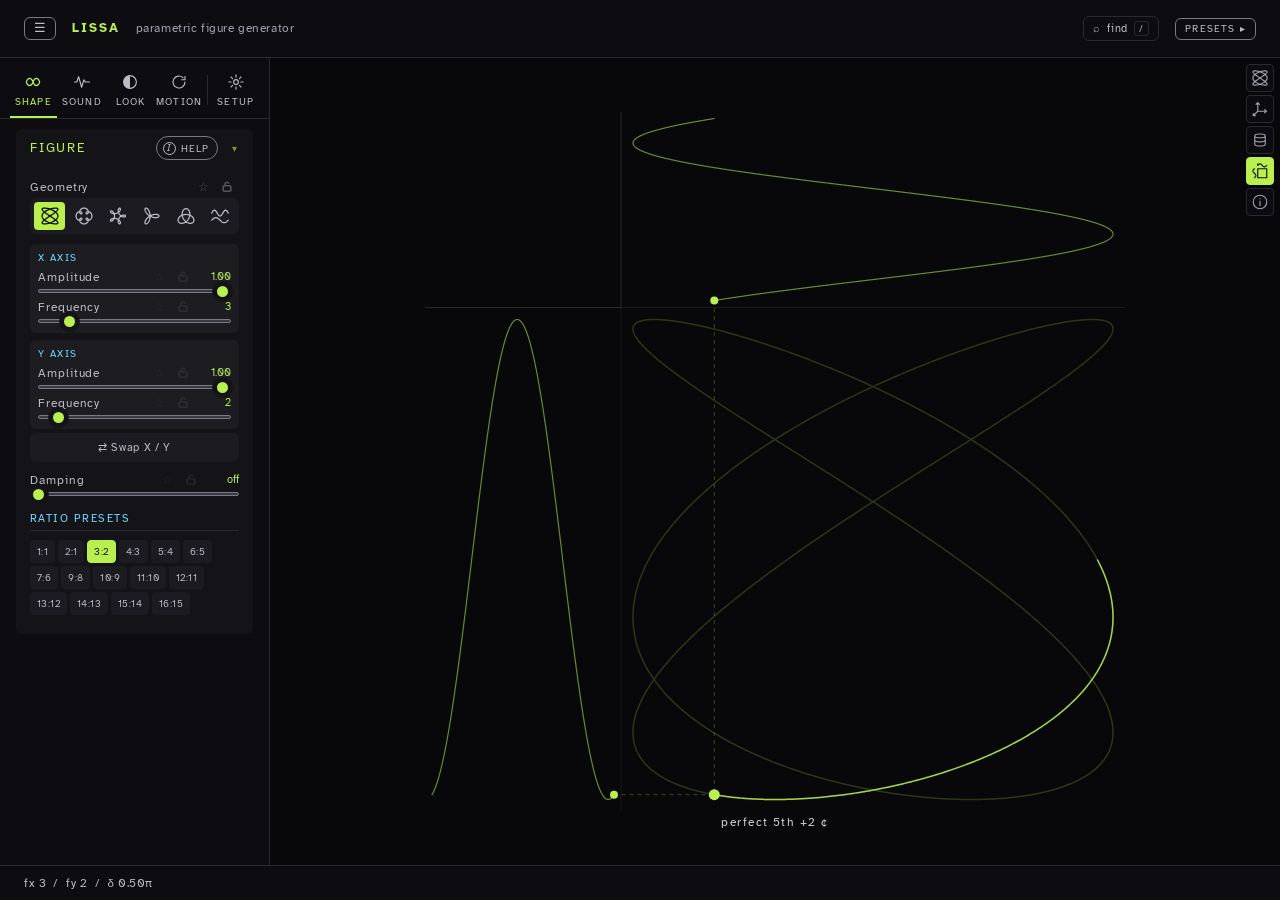
==== index.html @ 30ff5b82 "Smoother audio engine; sharper, draggable interference field Audio - Each voice is now two phase-loc" ====
<!DOCTYPE html>
<html lang="en">
<head>
<meta charset="UTF-8">
<meta name="viewport" content="width=device-width, initial-scale=1.0, viewport-fit=cover">
<title>lissa</title>
<style>
  @import url('https://fonts.googleapis.com/css2?family=Atkinson+Hyperlegible:wght@400;700&family=IBM+Plex+Mono:wght@300;400;500&family=IBM+Plex+Sans:wght@300;400&display=swap');

  *, *::before, *::after { box-sizing: border-box; margin: 0; padding: 0; }

  html { -webkit-text-size-adjust: 100%; }

  :root {
    --bg: #0c0c0e;
    --panel: #111115;
    --border: #222228;
    --accent: #c8f060;
    --accent-hi: #dbff7d;      /* hover brightening for an already-active switch */
    --accent2: #60b0f0;
    --text: #d4d4d8;
    --label: #a1a1aa;
    --radius: 4px;

    /* Contrast-checked against the four surfaces this UI actually uses —
       #0c0c0e (inset), #111115 (sidebar), #15151b (card), #1b1b21 (mod group).
       --muted was #52525b, which read at 2.2:1 and failed WCAG 1.4.3 badly; the
       replacement clears 5:1 everywhere. --control-border is the boundary colour
       for anything you can operate, at ≥3:1 for WCAG 1.4.11. */
    --muted: #8b8b98;          /* ≥5.10:1 on every surface  */
    --control-border: #6a6a7b; /* ≥3.23:1 on every surface  */
    --track: #3f3f4c;
    --focus: #ffffff;
    --danger: #ff8a8a;         /* ≥6.4:1; the old #f06060 was borderline */
    --warn: #f0b060;
  }

  body {
    background: var(--bg);
    color: var(--text);
    font-family: 'IBM Plex Mono', monospace;
    font-size: 12px;
    height: 100vh;
    height: 100dvh;      /* mobile browsers: exclude the collapsing toolbars */
    overflow: hidden;
    overscroll-behavior: none;
    touch-action: manipulation;   /* no double-tap zoom lag on the controls */
    display: flex;
    flex-direction: column;
  }

  header {
    flex-shrink: 0;
    padding: 16px 24px;
    border-bottom: 1px solid var(--border);
    display: flex;
    align-items: baseline;
    gap: 16px;
  }

  header h1 {
    font-family: 'IBM Plex Mono', monospace;
    font-weight: 500;
    font-size: 13px;
    letter-spacing: 0.15em;
    text-transform: uppercase;
    color: var(--accent);
  }

  /* The subtitle only — `header span` would also catch the icon inside a button. */
  header > span {
    color: var(--muted);
    font-size: 11px;
    letter-spacing: 0.05em;
  }

  .layout {
    display: flex;
    flex: 1;
    overflow: hidden;
    min-height: 0;
  }

  .sidebar {
    width: 280px;
    min-width: 280px;
    border-right: 1px solid var(--border);
    padding: 20px 16px;
    display: flex;
    flex-direction: column;
    gap: 16px;
    overflow-y: auto;
    overflow-x: hidden;   /* never side-scroll — content is sized to fit */
    /* Fixed panel colour — deliberately independent of the page background so the
       controls remain readable whatever background colour is chosen. */
    background: var(--panel);
  }
  /* Belt-and-braces: keep every control within the sidebar width. */
  .sidebar input, .sidebar select, .sidebar button, .sidebar canvas { max-width: 100%; }

  .section-label {
    font-size: 13px;
    font-weight: 500;
    letter-spacing: 0.14em;
    text-transform: uppercase;
    color: var(--accent);
    margin-bottom: 12px;
    padding-bottom: 7px;
    border-bottom: 1px solid var(--border);
    cursor: pointer;
    user-select: none;
    display: flex;
    align-items: center;
    justify-content: space-between;
    transition: color 0.15s;
  }
  .section-label:hover { color: #d4f472; }
  .section-label::after {
    content: '▾';
    font-size: 10px;
    opacity: 0.6;
    transition: transform 0.15s;
  }
  /* sub-section headers inside a combined section */
  .subsection-label {
    font-size: 11px;
    font-weight: 500;
    letter-spacing: 0.16em;
    text-transform: uppercase;
    color: var(--accent2);
    margin: 16px 0 9px;
    padding-bottom: 5px;
    border-bottom: 1px solid var(--border);
  }
  .section.collapsed .section-label { margin-bottom: 0; }
  .section.collapsed .section-label::after { transform: rotate(-90deg); }
  .section.collapsed > *:not(.section-label) { display: none !important; }

  /* Each section is a raised card so groups of controls are easy to spot/scan. */
  .section {
    background: #15151b;
    border: 1px solid #2a2a32;
    border-radius: 7px;
    padding: 12px 13px 14px;
    box-shadow: 0 1px 2px rgba(0,0,0,0.35);
  }
  .section.collapsed { padding-bottom: 12px; }
  .section.collapsed:hover { border-color: #3a3a44; }
  /* The section title bar reads as a header strip across the card. */
  .section > .section-label {
    margin: -12px -13px 12px;
    padding: 10px 13px;
    border-bottom: 1px solid #2a2a32;
    background: rgba(200,240,96,0.04);
    border-radius: 7px 7px 0 0;
  }
  .section.collapsed > .section-label {
    margin-bottom: -12px;
    border-bottom: none;
    border-radius: 7px;
  }

  /* ── Task tabs across the top of the sidebar ─────────────────────────────
     The bar sits in the sidebar's own scroll box and sticks to its top edge,
     so the negative margins pull it over the sidebar padding. */
  .sidebar { --sb-pt: 20px; --sb-px: 16px; }
  .tab-bar {
    position: sticky;
    top: calc(-1 * var(--sb-pt));
    z-index: 6;
    display: flex;
    gap: 2px;
    margin: calc(-1 * var(--sb-pt)) calc(-1 * var(--sb-px)) 0;
    padding: 8px calc(var(--sb-px) - 6px) 0;
    background: var(--panel);
    border-bottom: 1px solid var(--border);
  }
  .tab-btn {
    position: relative;
    flex: 1 1 0;
    min-width: 0;
    display: flex;
    flex-direction: column;
    align-items: center;
    gap: 4px;
    padding: 7px 2px 8px;
    background: none;
    border: 0;
    border-bottom: 2px solid transparent;
    color: var(--label);
    font-family: 'IBM Plex Mono', monospace;
    font-size: 9.5px;
    letter-spacing: 0.12em;
    text-transform: uppercase;
    cursor: pointer;
  }
  .tab-btn svg { width: 18px; height: 18px; fill: none; stroke: currentColor; stroke-width: 1.5; stroke-linecap: round; stroke-linejoin: round; }
  .tab-btn:hover { color: var(--text); }
  .tab-btn[aria-selected="true"] { color: var(--accent); border-bottom-color: var(--accent); }
  .tab-btn:focus-visible { outline: 2px solid var(--focus); outline-offset: -2px; }
  /* SETUP is once-per-session work: a gap sets it apart from the four you play. */
  .tab-btn[data-tab="setup"] { margin-left: 8px; }
  .tab-btn[data-tab="setup"]::before {
    content: ''; position: absolute; left: -5px; top: 9px; bottom: 11px; width: 1px; background: var(--border);
  }
  .tab-panel { display: flex; flex-direction: column; gap: 16px; }
  .tab-panel[hidden], .sidebar .section[hidden], .view-tg[hidden], .adv-only[hidden], .adv-block[hidden] { display: none !important; }
  body.if-hover, body.if-hover * { cursor: grab; }
  body.if-dragging, body.if-dragging * { cursor: grabbing !important; user-select: none; }
  /* A control that cannot take effect in the current state is not shown (refreshVisibility). */
  .vis-off { display: none !important; }
  .tab-panel:focus { outline: none; }
  /* ── Parameter search ( / ) ───────────────────────────────────────────── */
  .search-toggle {
    margin-left: auto;
    background: none; border: 1px solid var(--border); border-radius: var(--radius);
    color: var(--label); font-family: 'IBM Plex Mono', monospace; font-size: 11px; letter-spacing: 0.08em;
    padding: 4px 9px; cursor: pointer; display: inline-flex; align-items: center; gap: 6px;
  }
  .search-toggle:hover { color: var(--text); border-color: var(--muted); }
  .search-toggle + .grid-toggle { margin-left: 0; }
  kbd {
    font-family: 'IBM Plex Mono', monospace; font-size: 10px; color: var(--muted);
    border: 1px solid var(--border); border-radius: 3px; padding: 0 4px;
  }
  .param-search {
    position: fixed; inset: 0; z-index: 50;
    display: flex; justify-content: center; align-items: flex-start;
    padding: min(12vh, 90px) 16px 16px;
    background: rgba(6,6,8,0.55);
  }
  .param-search[hidden] { display: none; }
  .ps-box {
    width: min(520px, 100%); max-height: calc(100% - 20px);
    display: flex; flex-direction: column;
    background: #15151b; border: 1px solid var(--control-border); border-radius: 7px;
    box-shadow: 0 20px 50px rgba(0,0,0,0.6); overflow: hidden;
  }
  .ps-q { display: flex; align-items: center; gap: 10px; padding: 11px 13px; border-bottom: 1px solid var(--border); color: var(--muted); }
  .ps-q input {
    flex: 1; min-width: 0; background: none; border: 0; outline: none;
    color: var(--text); font-family: 'IBM Plex Mono', monospace; font-size: 14px;
  }
  .ps-results { overflow-y: auto; min-height: 0; }
  .ps-row {
    display: grid; grid-template-columns: minmax(0, 1fr) auto auto; gap: 4px 10px; align-items: center;
    padding: 9px 13px; border-bottom: 1px solid var(--border); cursor: pointer;
  }
  .ps-row.sel { background: #1b1b21; box-shadow: inset 2px 0 0 var(--accent); }
  .ps-name { color: var(--text); font-size: 12px; overflow: hidden; text-overflow: ellipsis; white-space: nowrap; }
  .ps-name mark { background: none; color: var(--accent); }
  .ps-where { font-size: 10px; letter-spacing: 0.1em; text-transform: uppercase; color: var(--accent2); white-space: nowrap; }
  .ps-val { color: var(--accent); font-size: 11px; font-variant-numeric: tabular-nums; min-width: 5ch; text-align: right; }
  .ps-row .ps-ctl { grid-column: 1 / -1; display: flex; align-items: center; gap: 8px; }
  .ps-row .ps-ctl input[type=range] { flex: 1; }
  .ps-empty { padding: 14px 13px; color: var(--muted); font-size: 12px; }
  .ps-foot { padding: 7px 13px; border-top: 1px solid var(--border); color: var(--muted); font-size: 10.5px; }

  /* ── Pins, the canvas dock and the clickable readout ───────────────────── */
  .pin-btn {
    background: none; border: 0; padding: 0 3px; margin-left: auto; margin-right: 6px;
    color: var(--track); font-size: 12px; line-height: 1; cursor: pointer;
  }
  .param-header .pin-btn { order: 1; }
  .param-header .val { order: 2; }
  .pin-btn:hover { color: var(--label); }
  /* Parameter locks: presets and Evolve leave a locked value alone. */
  .lock-btn {
    background: none; border: 0; padding: 0 2px; margin-left: auto; margin-right: 6px;
    color: var(--track); line-height: 1; cursor: pointer; display: inline-flex; align-items: center;
  }
  .pin-btn + .lock-btn { margin-left: 0; }
  .param-header .lock-btn { order: 1; }
  .lock-btn svg { width: 10px; height: 11px; fill: none; stroke: currentColor; stroke-width: 1.6; }
  .lock-btn:hover { color: var(--label); }
  .lock-btn[aria-pressed="true"] { color: var(--accent2); }
  .checkbox-row .lock-btn { margin-right: 0; }
  /* Labels and headers above sliders are not text to select: a drag that starts
     a hair too high used to select them instead of moving the slider. */
  .sidebar .param-header, .sidebar .vel-row, .sidebar .subsection-label,
  .sidebar .checkbox-row label, .sidebar .wave-toggle, .sidebar .lfo-wave-toggle {
    user-select: none; -webkit-user-select: none;
  }
  /* No header grows a second line when its value text gets longer, so the
     slider under it never jumps. */
  .param-header { white-space: nowrap; min-height: 15px; }
  .param-header label { overflow: hidden; text-overflow: ellipsis; }
  .mod-axis-fade .val { min-width: 86px; font-variant-numeric: tabular-nums; }
  .pin-btn[aria-pressed="true"] { color: var(--accent); }
  .checkbox-row .pin-btn { margin-right: 0; }
  .pin-dock {
    position: absolute; left: 12px; right: 12px; bottom: 10px; z-index: 3;
    display: grid; grid-template-columns: repeat(auto-fit, minmax(128px, 1fr)); gap: 8px 14px;
    padding: 8px 11px; pointer-events: auto;
    background: rgba(17,17,21,0.86); border: 1px solid var(--border); border-radius: 6px;
    font-size: 10.5px;
  }
  .pin-dock[hidden] { display: none; }
  .pin-dock .dk { display: grid; gap: 3px; min-width: 0; }
  .pin-dock .dk-h { display: flex; gap: 6px; align-items: baseline; color: var(--label); }
  .pin-dock .dk-h span:first-child { overflow: hidden; text-overflow: ellipsis; white-space: nowrap; }
  .pin-dock .dk-v { margin-left: auto; color: var(--accent); font-variant-numeric: tabular-nums; }
  .pin-dock .dk-x { background: none; border: 0; color: var(--muted); cursor: pointer; padding: 0 2px; font-size: 11px; opacity: 0; }
  .pin-dock .dk:hover .dk-x, .pin-dock .dk-x:focus-visible { opacity: 1; }
  .dk-tg {
    font-family: 'IBM Plex Mono', monospace; font-size: 10px; letter-spacing: 0.1em;
    background: none; border: 1px solid var(--border); border-radius: 3px; color: var(--label); padding: 3px 0; cursor: pointer;
  }
  .dk-tg.on { background: var(--accent); border-color: var(--accent); color: var(--bg); }
  body.has-dock #interval-label { bottom: calc(var(--dock-h, 60px) + 18px) !important; }
  .synth-readout .ro-row {
    display: inline; font: inherit; color: inherit; background: none; border: 0; padding: 0 2px; margin: 0 -2px;
    text-align: left; cursor: pointer; border-radius: 2px; white-space: pre;
  }
  .synth-readout .ro-row:hover, .synth-readout .ro-row.open { background: rgba(200,240,96,0.12); color: var(--accent); }
  .synth-readout .ro-row:focus-visible { outline: 1px solid var(--focus); }
  .ro-pop {
    position: absolute; z-index: 4; width: 230px; max-width: calc(100% - 12px);
    display: grid; gap: 7px; padding: 10px 11px; pointer-events: auto;
    background: #15151b; border: 1px solid var(--control-border); border-radius: 6px;
    box-shadow: 0 12px 30px rgba(0,0,0,0.55); font-size: 11px;
  }
  .ro-pop[hidden] { display: none; }
  .ro-pop .rp-t { display: flex; justify-content: space-between; align-items: center; color: var(--accent2); font-size: 10px; letter-spacing: 0.14em; text-transform: uppercase; }
  .ro-pop .rp-t button { background: none; border: 0; color: var(--muted); cursor: pointer; font-size: 12px; }
  .param-header .val { cursor: text; }
  .ico {
    display: block; margin: 0 auto; fill: none; stroke: currentColor;
    stroke-width: 1.5; stroke-linecap: round; stroke-linejoin: round; overflow: visible;
  }
  .geo-toggle .wave-btn { padding: 4px 2px; }
  .geo-toggle .ico { width: 20px; height: 20px; }
  .wave-icon {
    display: block; width: 22px; height: 11px; margin: 0 auto;
    fill: none; stroke: currentColor; stroke-width: 1.6; stroke-linecap: round; stroke-linejoin: round;
    overflow: visible;
  }
  .val-edit {
    width: 7ch; padding: 0 3px; text-align: right;
    background: var(--bg); color: var(--accent); border: 1px solid var(--accent2); border-radius: 2px;
    font: inherit;
  }
  .val-edit:focus { outline: none; }
  /* One help switch per section, sitting left of the fold arrow. */
  .section { position: relative; }
  .sec-help {
    position: absolute; top: 7px; right: 34px; z-index: 1;
    display: inline-flex; align-items: center; gap: 5px;
    height: 22px; padding: 0 8px 0 6px;
    background: none; border: 1px solid var(--control-border); border-radius: 11px;
    color: var(--label); font-family: 'IBM Plex Mono', monospace; font-size: 10px; letter-spacing: 0.1em;
    text-transform: uppercase; cursor: pointer;
  }
  .sec-help:hover { color: var(--accent2); border-color: var(--accent2); }
  .sec-help[aria-expanded="true"] { color: var(--accent2); border-color: var(--accent2); background: rgba(96,176,240,0.12); }
  .sec-help .info-mark {
    display: inline-flex; align-items: center; justify-content: center;
    width: 13px; height: 13px; border: 1px solid currentColor; border-radius: 50%;
    font-size: 9px; font-style: italic; line-height: 1;
  }
  .section.collapsed > .sec-help { display: none; }
  /* Keep the title clear of the absolutely-placed HELP button (and the chevron
     beyond it); a long title wraps instead of running underneath. */
  .section > .section-label.has-help { padding-right: 112px; }
  .section.collapsed > .section-label.has-help { padding-right: 34px; }
  .section > .section-label.has-help::after { position: absolute; right: 13px; top: 12px; }
  .flash-find { animation: flash-find 1.5s ease-out; border-radius: 4px; }
  @keyframes flash-find {
    0%, 30% { box-shadow: 0 0 0 2px var(--accent), 0 0 0 6px rgba(200,240,96,0.18); }
    100% { box-shadow: 0 0 0 2px transparent, 0 0 0 6px transparent; }
  }
  @media (prefers-reduced-motion: reduce) { .flash-find { animation: none; outline: 2px solid var(--accent); } }

  .lfo-cc-row {
    display: flex;
    align-items: center;
    gap: 6px;
    margin-top: 6px;
    font-size: 10px;
    color: var(--muted);
  }
  .lfo-cc-row input[type=checkbox] {
    accent-color: var(--accent2);
    cursor: pointer;
    width: 10px;
    height: 10px;
  }
  .lfo-cc-row input[type=number] {
    width: 42px;
    background: var(--bg);
    border: 1px solid var(--border);
    color: var(--text);
    font-family: 'IBM Plex Mono', monospace;
    font-size: 10px;
    padding: 2px 4px;
    border-radius: 2px;
  }
  .lfo-cc-row input[type=number]:focus { outline: none; border-color: var(--accent2); }
  .lfo-cc-indicator {
    margin-left: auto;
    width: 6px;
    height: 6px;
    border-radius: 50%;
    background: var(--border);
    transition: background 0.1s;
  }
  .lfo-cc-indicator.active { background: var(--accent2); }

  /* External-input level meter */
  .ain-meter {
    flex: 1;
    height: 8px;
    background: #050507;
    border: 1px solid var(--border);
    border-radius: 3px;
    overflow: hidden;
  }
  .ain-meter-fill {
    height: 100%;
    width: 0%;
    background: linear-gradient(90deg, var(--accent2), var(--accent));
    transition: width 0.05s linear;
  }

  .param-row {
    display: flex;
    flex-direction: column;
    gap: 5px;
    margin-bottom: 10px;
  }

  .param-header {
    display: flex;
    justify-content: space-between;
    align-items: center;
  }

  .param-header label {
    color: var(--label);
    font-size: 11px;
    letter-spacing: 0.08em;
  }

  .param-header .val {
    color: var(--accent);
    font-size: 11px;
    font-weight: 500;
    min-width: 36px;
    text-align: right;
  }

  input[type=range] {
    -webkit-appearance: none;
    appearance: none;
    width: 100%;
    height: 4px;
    border-radius: 3px;
    background: #2c2c34;
    outline: none;
    cursor: pointer;
    touch-action: pan-y;
  }

  input[type=range]::-webkit-slider-thumb {
    -webkit-appearance: none;
    appearance: none;
    width: 13px;
    height: 13px;
    border-radius: 50%;
    background: var(--accent);
    cursor: pointer;
    box-shadow: 0 0 0 3px rgba(200,240,96,0.15);
    transition: transform 0.1s, box-shadow 0.1s;
  }

  input[type=range]::-webkit-slider-thumb:hover {
    transform: scale(1.35);
    box-shadow: 0 0 0 4px rgba(200,240,96,0.25);
  }

  input[type=range]::-moz-range-thumb {
    width: 13px;
    height: 13px;
    border-radius: 50%;
    border: none;
    background: var(--accent);
    cursor: pointer;
    box-shadow: 0 0 0 3px rgba(200,240,96,0.15);
  }

  .wave-toggle {
    display: flex;
    gap: 3px;
    background: var(--bg);
    border: 1px solid var(--border);
    border-radius: var(--radius);
    padding: 3px;
  }

  .wave-btn {
    flex: 1;
    padding: 6px 4px;
    background: none;
    border: none;
    color: var(--muted);
    font-family: 'IBM Plex Mono', monospace;
    font-size: 10px;
    letter-spacing: 0.06em;
    cursor: pointer;
    border-radius: 2px;
    transition: all 0.15s;
    text-align: center;
  }

  .wave-btn:not(.active):hover { color: var(--text); }

  .wave-btn.active {
    background: var(--accent);
    color: #0c0c0e;
    font-weight: 500;
  }

  .wave-preview {
    display: block;
    width: 100%;
    height: 34px;
    margin-top: 6px;
  }

  /* The drawing surface is the whole browser window, fixed behind the chrome.
     The figure is still laid out inside .canvas-area — same size, same place —
     but anything that grows past that box (z depth, rotation, shear, mirrors)
     now spills into the rest of the window instead of being clipped. */
  #lissajous-canvas {
    position: fixed;
    inset: 0;
    width: 100%;
    height: 100%;
    display: block;
    z-index: 0;
  }
  /* Only the phase lift gives the figure a spatial meaning to drag, so the grab
     cursor appears only then. The canvas itself is painted behind .layout, which
     covers the window, so the cursor lives on the covering element instead.
     touch-action lets a touch drag orbit rather than scroll the page under it. */
  body.orbit .layout, body.orbit .canvas-area { cursor: grab; touch-action: none; }
  body.orbit .sidebar, body.orbit header, body.orbit .preset-sidebar { cursor: auto; }
  body.orbit-dragging .layout, body.orbit-dragging .canvas-area { cursor: grabbing; }

  /* An empty placeholder: it owns no pixels, it only tells resize() where the
     figure's square belongs. Its children (frame preview, interval label) ride
     above the canvas. */
  .canvas-area {
    flex: 1;
    position: relative;
    z-index: 1;
    padding: 24px;
    pointer-events: none;
    min-width: 0;
  }

  /* Everything that is not the canvas stacks above it and stays opaque, so the
     controls keep their contrast whatever the figure is doing behind them. */
  header, .layout, .bottom-bar { position: relative; z-index: 1; }
  header, .bottom-bar { background: var(--panel); }

  .bottom-bar {
    flex-shrink: 0;
    border-top: 1px solid var(--border);
    padding: 10px 24px;
    display: flex;
    align-items: center;
    justify-content: space-between;
    gap: 16px;
  }

  .status {
    color: var(--muted);
    font-size: 11px;
    letter-spacing: 0.05em;
  }

  .status span {
    color: var(--label);
  }

  .btn-group {
    display: flex;
    gap: 8px;
  }

  .btn {
    padding: 7px 16px;
    font-family: 'IBM Plex Mono', monospace;
    font-size: 11px;
    letter-spacing: 0.1em;
    text-transform: uppercase;
    cursor: pointer;
    border-radius: var(--radius);
    transition: all 0.15s;
    border: none;
  }

  .btn-outline {
    background: none;
    border: 1px solid var(--border);
    color: var(--label);
  }

  .btn-outline:hover {
    border-color: var(--muted);
    color: var(--text);
  }

  .btn-primary {
    background: var(--accent);
    color: #0c0c0e;
    font-weight: 500;
  }

  .btn-primary:hover {
    background: #d4f472;
  }

  .color-row {
    display: flex;
    align-items: center;
    gap: 8px;
    margin-bottom: 8px;
  }

  .color-row label {
    color: var(--label);
    font-size: 11px;
    flex: 1;
  }

  input[type=color] {
    -webkit-appearance: none;
    width: 28px;
    height: 20px;
    border: 1px solid var(--border);
    border-radius: 2px;
    background: none;
    cursor: pointer;
    padding: 1px;
  }

  input[type=color]::-webkit-color-swatch-wrapper { padding: 0; }
  input[type=color]::-webkit-color-swatch { border: none; border-radius: 1px; }

  .number-input {
    display: flex;
    align-items: center;
    gap: 6px;
    margin-bottom: 8px;
  }

  .number-input label {
    color: var(--label);
    font-size: 11px;
    flex: 1;
  }

  .number-input input[type=number] {
    width: 52px;
    background: var(--bg);
    border: 1px solid var(--border);
    border-radius: 2px;
    color: var(--accent);
    font-family: 'IBM Plex Mono', monospace;
    font-size: 11px;
    padding: 3px 6px;
    text-align: right;
  }

  .number-input input[type=number]:focus {
    outline: none;
    border-color: var(--accent);
  }

  /* hide spinners */
  input[type=number]::-webkit-inner-spin-button,
  input[type=number]::-webkit-outer-spin-button { -webkit-appearance: none; }
  input[type=number] { -moz-appearance: textfield; }


  .preset-grid {
    display: flex;
    flex-wrap: wrap;
    gap: 3px;
    margin-bottom: 4px;
  }

  .preset-btn {
    background: var(--bg);
    border: 1px solid var(--border);
    border-radius: 2px;
    color: var(--muted);
    font-family: 'IBM Plex Mono', monospace;
    font-size: 9px;
    padding: 3px 5px;
    cursor: pointer;
    letter-spacing: 0.04em;
    transition: all 0.12s;
    white-space: nowrap;
  }

  .preset-btn:not(.active):hover { border-color: var(--accent); color: var(--accent); }
  .preset-btn.active { border-color: var(--accent); color: var(--accent); background: rgba(200,240,96,0.07); }
  .divider { border: none; border-top: 1px solid var(--border); }

  .mod-group {
    margin-top: 7px;
    padding: 7px 8px 4px;
    background: rgba(255,255,255,0.025);
    border-radius: 3px;
    border-left: 2px solid var(--border);
  }
  .mod-group-label {
    font-size: 9px;
    letter-spacing: 0.18em;
    color: var(--accent2);
    text-transform: uppercase;
    margin-bottom: 5px;
  }


  .vel-row {
    display: flex;
    justify-content: space-between;
    align-items: center;
    margin-bottom: 5px;
  }
  .vel-label {
    font-size: 9px;
    letter-spacing: 0.18em;
    color: var(--accent2);
    text-transform: uppercase;
  }
  .vel-toggle {
    display: flex;
    align-items: center;
    gap: 4px;
    cursor: pointer;
  }
  .vel-toggle input[type=checkbox] {
    accent-color: var(--accent2);
    cursor: pointer;
    width: 10px;
    height: 10px;
  }
  .vel-toggle label {
    font-size: 9px;
    letter-spacing: 0.1em;
    color: var(--muted);
    cursor: pointer;
    text-transform: uppercase;
  }
  .vel-toggle input:checked + label {
    color: var(--accent2);
  }

  .lfo-panel {
    background: rgba(255,255,255,0.02);
    border: 1px solid var(--border);
    border-radius: 3px;
    padding: 8px 10px;
    margin-top: 8px;
  }
  .lfo-header {
    display: flex;
    align-items: center;
    gap: 5px;
    margin-bottom: 7px;
    flex-wrap: wrap;
  }
  .lfo-num {
    font-size: 9px;
    letter-spacing: 0.18em;
    color: var(--accent2);
    text-transform: uppercase;
    flex-shrink: 0;
    margin-right: 2px;
  }
  .lfo-wave-toggle {
    display: flex;
    gap: 2px;
    flex: 1;
  }
  .lfo-wave-btn {
    flex: 1;
    padding: 3px 2px;
    background: none;
    border: 1px solid var(--border);
    border-radius: 2px;
    color: var(--muted);
    font-family: 'IBM Plex Mono', monospace;
    font-size: 8px;
    letter-spacing: 0.04em;
    cursor: pointer;
    transition: all 0.12s;
    text-align: center;
  }
  .lfo-wave-btn:not(.active):hover { color: var(--text); border-color: var(--muted); }
  .lfo-wave-btn.active { background: rgba(96,176,240,0.15); border-color: var(--accent2); color: var(--accent2); }

  /* Modulator (FM/AM) waveform selector — same look as the LFO wave buttons */
  .mod-wave-btn {
    flex: 1;
    padding: 3px 2px;
    background: none;
    border: 1px solid var(--border);
    border-radius: 2px;
    color: var(--muted);
    font-family: 'IBM Plex Mono', monospace;
    font-size: 8px;
    letter-spacing: 0.04em;
    cursor: pointer;
    transition: all 0.12s;
    text-align: center;
  }
  .mod-wave-btn:not(.active):hover { color: var(--text); border-color: var(--muted); }
  .mod-wave-btn.active { background: rgba(96,176,240,0.15); border-color: var(--accent2); color: var(--accent2); }

  /* FM/AM axis targeting (both / X only / Y only) — same look, spaced off the
     wave row so the two selectors in a mod group don't read as one strip. */
  .mod-axis-toggle { margin-top: 2px; }
  .mod-axis-btn {
    flex: 1;
    padding: 3px 2px;
    background: none;
    border: 1px solid var(--border);
    border-radius: 2px;
    color: var(--muted);
    font-family: 'IBM Plex Mono', monospace;
    font-size: 8px;
    letter-spacing: 0.04em;
    cursor: pointer;
    transition: all 0.12s;
    text-align: center;
  }
  .mod-axis-btn:not(.active):hover { color: var(--text); border-color: var(--muted); }
  .mod-axis-btn.active { background: rgba(96,176,240,0.15); border-color: var(--accent2); color: var(--accent2); }
  .retrig-btn {
    background: none;
    border: 1px solid var(--border);
    border-radius: 2px;
    color: var(--muted);
    font-family: 'IBM Plex Mono', monospace;
    font-size: 8px;
    letter-spacing: 0.08em;
    padding: 3px 6px;
    cursor: pointer;
    text-transform: uppercase;
    transition: all 0.12s;
    flex-shrink: 0;
  }
  .retrig-btn:hover { border-color: var(--accent2); color: var(--accent2); }
  .retrig-btn.active { border-color: var(--accent2); color: var(--accent2); background: rgba(96,176,240,0.12); }
  .lfo-targets {
    display: flex;
    flex-wrap: wrap;
    gap: 5px 8px;
    margin-top: 7px;
    padding-top: 6px;
    border-top: 1px solid var(--border);
  }
  .lfo-targets label {
    font-size: 9px;
    color: var(--muted);
    cursor: pointer;
    display: flex;
    align-items: center;
    gap: 3px;
    letter-spacing: 0.08em;
    text-transform: uppercase;
  }
  .lfo-targets label:has(input:checked) { color: var(--accent2); }
  .lfo-targets input[type=checkbox] { accent-color: var(--accent2); cursor: pointer; width: 10px; height: 10px; }
  header { flex-wrap: wrap; }

  .checkbox-row {
    display: flex;
    align-items: center;
    gap: 8px;
    margin-bottom: 6px;
    cursor: pointer;
  }

  .checkbox-row input[type=checkbox] { accent-color: var(--accent); cursor: pointer; }
  .checkbox-row label { color: var(--label); font-size: 11px; cursor: pointer; }

  /* MIDI */
  .midi-status {
    display: flex;
    align-items: center;
    gap: 7px;
    margin-bottom: 10px;
  }

  .midi-dot {
    width: 7px;
    height: 7px;
    border-radius: 50%;
    background: var(--muted);
    flex-shrink: 0;
    transition: background 0.2s;
  }

  .midi-dot.connected { background: var(--accent); }
  .midi-dot.active { background: var(--accent2); }
  .midi-dot.error { background: #f06060; }

  .midi-status-text {
    color: var(--muted);
    font-size: 10px;
    letter-spacing: 0.06em;
  }

  .midi-select {
    width: 100%;
    background: var(--bg);
    border: 1px solid var(--border);
    border-radius: var(--radius);
    color: var(--label);
    font-family: 'IBM Plex Mono', monospace;
    font-size: 10px;
    padding: 5px 8px;
    cursor: pointer;
    margin-bottom: 10px;
    appearance: none;
  }

  .midi-select:focus { outline: none; border-color: var(--muted); }






  .cc-num-input::-webkit-inner-spin-button,
  .cc-num-input::-webkit-outer-spin-button { -webkit-appearance: none; }



  .midi-ch-row {
    display: flex;
    align-items: center;
    gap: 8px;
    margin-bottom: 8px;
  }

  .midi-ch-row label { color: var(--label); font-size: 11px; flex: 1; }

  .midi-ch-select {
    background: var(--bg);
    border: 1px solid var(--border);
    border-radius: 2px;
    color: var(--accent);
    font-family: 'IBM Plex Mono', monospace;
    font-size: 10px;
    padding: 3px 6px;
    cursor: pointer;
    appearance: none;
  }

  .midi-ch-select:focus { outline: none; border-color: var(--accent); }

  /* MIDI mapping */
  .map-row {
    display: flex;
    flex-wrap: wrap;
    align-items: center;
    gap: 5px;
    padding: 7px 8px;
    margin-bottom: 6px;
    background: rgba(255,255,255,0.025);
    border-radius: 3px;
    border-left: 2px solid var(--border);
  }
  .map-row.learning { border-left-color: var(--accent2); }
  .map-target {
    flex: 1 1 100%;
    background: var(--bg);
    border: 1px solid var(--border);
    border-radius: 2px;
    color: var(--accent);
    font-family: 'IBM Plex Mono', monospace;
    font-size: 10px;
    padding: 3px 6px;
    cursor: pointer;
    appearance: none;
  }
  .map-target:focus { outline: none; border-color: var(--accent); }
  .target-picker { display: flex; gap: 5px; flex: 1 1 100%; min-width: 0; }
  .target-picker .target-cat { flex: 0 0 38%; min-width: 0; color: var(--label); }
  .target-picker .target-key { flex: 1 1 0; min-width: 0; }
  .map-cc-btn {
    background: var(--bg);
    border: 1px solid var(--border);
    border-radius: 2px;
    color: var(--label);
    font-family: 'IBM Plex Mono', monospace;
    font-size: 9px;
    letter-spacing: 0.06em;
    padding: 3px 7px;
    cursor: pointer;
    text-transform: uppercase;
    transition: all 0.12s;
    white-space: nowrap;
  }
  .map-cc-btn:hover { border-color: var(--accent2); color: var(--accent2); }
  .map-cc-btn.learning { border-color: var(--accent2); color: var(--accent2); background: rgba(96,176,240,0.12); }
  .map-cc-btn.bound { color: var(--accent2); border-color: var(--accent2); }
  .map-range {
    display: flex;
    align-items: center;
    gap: 3px;
    font-size: 9px;
    color: var(--muted);
  }
  .map-range input {
    width: 40px;
    background: var(--bg);
    border: 1px solid var(--border);
    color: var(--text);
    font-family: 'IBM Plex Mono', monospace;
    font-size: 9px;
    padding: 2px 4px;
    border-radius: 2px;
    text-align: right;
  }
  .map-range input:focus { outline: none; border-color: var(--accent2); }
  .map-ind {
    width: 6px;
    height: 6px;
    border-radius: 50%;
    background: var(--border);
    transition: background 0.1s;
  }
  .map-ind.active { background: var(--accent2); }
  .map-remove {
    background: none;
    border: 1px solid var(--border);
    border-radius: 2px;
    color: var(--muted);
    font-family: 'IBM Plex Mono', monospace;
    font-size: 11px;
    line-height: 1;
    padding: 2px 6px;
    cursor: pointer;
    transition: all 0.12s;
  }
  .map-remove:hover { border-color: #f06060; color: #f06060; }
  .map-add-btn {
    width: 100%;
    background: var(--bg);
    border: 1px dashed var(--border);
    border-radius: 3px;
    color: var(--label);
    font-family: 'IBM Plex Mono', monospace;
    font-size: 10px;
    letter-spacing: 0.08em;
    text-transform: uppercase;
    padding: 6px;
    cursor: pointer;
    transition: all 0.12s;
    margin-top: 4px;
  }
  .map-add-btn:hover { border-color: var(--accent2); color: var(--accent2); }

  /* manual CC number input inside mapping rows */
  .map-cc-num {
    width: 42px;
    background: var(--bg);
    border: 1px solid var(--border);
    color: var(--accent2);
    font-family: 'IBM Plex Mono', monospace;
    font-size: 9px;
    padding: 3px 4px;
    border-radius: 2px;
    text-align: center;
  }
  .map-cc-num:focus { outline: none; border-color: var(--accent2); }
  .map-rangecc-btn {
    background: none;
    border: 1px solid var(--border);
    border-radius: 2px;
    color: var(--muted);
    font-family: 'IBM Plex Mono', monospace;
    font-size: 10px;
    line-height: 1;
    padding: 2px 5px;
    cursor: pointer;
    transition: all 0.12s;
  }
  .map-rangecc-btn:hover { border-color: var(--accent2); color: var(--accent2); }
  .map-rangecc-btn.open { border-color: var(--accent2); color: var(--accent2); }
  .map-rangecc {
    flex: 1 1 100%;
    display: flex;
    flex-wrap: wrap;
    gap: 5px;
    align-items: center;
    margin-top: 4px;
    padding-top: 5px;
    border-top: 1px dashed var(--border);
    font-size: 9px;
    color: var(--muted);
  }
  .map-rangecc label { letter-spacing: 0.06em; }

  /* HSL sliders accent tint */
  .hsl-row .param-header .val { color: var(--accent2); }

  /* Canvas-corner view toggles + synthesis readout. The canvas area ignores the
     pointer (so drags reach the figure); these opt back in. */
  .view-toggles {
    position: absolute; top: 6px; right: 6px; z-index: 2;
    display: flex; flex-direction: column; gap: 3px; pointer-events: auto;
  }
  .view-tg {
    display: flex; align-items: center; justify-content: center;
    width: 28px; height: 28px; padding: 0;
    background: rgba(12,12,14,0.72); color: var(--muted);
    border: 1px solid var(--border); border-radius: 2px; cursor: pointer;
  }
  .view-tg .ico { width: 18px; height: 18px; }
  .view-tg:not(:disabled):hover { color: var(--text); border-color: var(--control-border); }
  .view-tg:disabled { opacity: 0.3; cursor: default; }
  .view-tg.active, .view-tg.active:hover { color: var(--accent); border-color: var(--accent); }
  .view-tg:focus-visible { outline: 1px solid var(--focus); outline-offset: 1px; }
  .synth-readout {
    position: absolute; top: 6px; left: 6px; z-index: 2; margin: 0;
    max-width: calc(100% - 52px); max-height: calc(100% - 12px); overflow: auto;
    font-family: 'IBM Plex Mono', monospace; font-size: 8.5px; line-height: 1.35;
    color: var(--label); background: rgba(12,12,14,0.72);
    border: 0; border-radius: 2px; padding: 4px 6px;
    pointer-events: auto; white-space: pre;
  }
  .synth-readout[hidden] { display: none; }
  .synth-readout .ro-k { color: var(--muted); }
  .synth-readout .ro-on { color: var(--text); }
  .synth-readout .ro-off { opacity: 0.45; }

  /* video frame preview overlay */
  #rec-overlay {
    position: absolute;
    border: 1.5px dashed var(--accent);
    outline: 1px solid rgba(0,0,0,0.5);
    pointer-events: none;
    display: none;
    box-sizing: border-box;
  }
  #rec-overlay.active { display: block; }
  #rec-overlay::after {
    content: attr(data-label);
    position: absolute;
    top: -16px;
    left: 0;
    font-size: 9px;
    letter-spacing: 0.1em;
    color: var(--accent);
    white-space: nowrap;
  }
  .rec-dot {
    width: 8px; height: 8px; border-radius: 50%;
    background: #f06060; display: inline-block;
    margin-right: 6px;
  }

  /* sidebar collapse */
  .sidebar-toggle {
    background: none;
    border: 1px solid var(--border);
    border-radius: var(--radius);
    color: var(--label);
    font-family: 'IBM Plex Mono', monospace;
    font-size: 13px;
    line-height: 1;
    padding: 4px 9px;
    cursor: pointer;
    transition: all 0.15s;
  }
  .sidebar-toggle:hover { border-color: var(--muted); color: var(--text); }
  .layout.sidebar-hidden .sidebar {
    width: 0;
    min-width: 0;
    padding-left: 0;
    padding-right: 0;
    border-right: none;
    overflow: hidden;
    opacity: 0;
  }
  .sidebar { transition: width 0.2s ease, min-width 0.2s ease, opacity 0.15s ease; }

  /* ── Right-hand session-preset grid sidebar ───────────────────────────── */
  .preset-sidebar {
    width: 196px;
    min-width: 196px;
    border-left: 1px solid var(--border);
    background: var(--panel);
    display: flex;
    flex-direction: column;
    overflow: hidden;
    transition: width 0.2s ease, min-width 0.2s ease, opacity 0.15s ease;
  }
  .layout.grid-hidden .preset-sidebar {
    width: 0; min-width: 0; border-left: none; opacity: 0;
  }
  .preset-sidebar-head {
    padding: 14px 12px 10px;
    border-bottom: 1px solid var(--border);
    flex-shrink: 0;
  }
  .preset-sidebar-head .section-label { margin-bottom: 10px; }
  /* A pad flashes once when shift-click stores into it — the only feedback that
     an overwrite happened, now that there is no STORE mode light. */
  @keyframes grid-pad-stored {
    0%   { box-shadow: 0 0 0 3px var(--accent) inset; }
    100% { box-shadow: 0 0 0 0   var(--accent) inset; }
  }
  .grid-pad.stored { animation: grid-pad-stored 0.4s ease-out; }
  @media (prefers-reduced-motion: reduce) { .grid-pad.stored { animation: none; } }
  .grid-meta-row { display: flex; align-items: center; gap: 6px; margin-bottom: 8px; }
  .grid-meta-row .map-add-btn { flex: 1; }
  /* The preset column is 196px wide: a full-width INFO pill on its own line
     reads as a control rather than a footnote, and two of them cost the pads
     two rows. Same button and hit target, tucked to the right. */
  .preset-sidebar-head .info-btn {
    display: flex;
    margin: 2px 0 6px auto;
    padding: 0 6px;
    gap: 0;
    border-color: var(--border);
  }
  .preset-sidebar-head .info-btn > span[aria-hidden]:not(.info-mark) { display: none; }
  .grid-hint { font-size: 11px; color: var(--muted); line-height: 1.55; }
  .grid-hint strong { color: var(--accent); }
  .preset-pad-grid {
    flex: 1;
    overflow-y: auto;
    overflow-x: hidden;
    display: grid;
    grid-template-columns: repeat(4, 1fr);
    grid-auto-rows: min-content;
    gap: 4px;
    padding: 10px 12px 14px;
    align-content: start;
  }
  .grid-pad {
    aspect-ratio: 1 / 1;
    border: 1px solid var(--border);
    border-radius: 3px;
    background: var(--bg);
    color: var(--muted);
    font-family: 'IBM Plex Mono', monospace;
    font-size: 8px;
    letter-spacing: 0.02em;
    cursor: pointer;
    display: flex;
    align-items: center;
    justify-content: center;
    padding: 0;
    transition: border-color 0.12s, box-shadow 0.12s;
    overflow: hidden;
    text-overflow: ellipsis;
  }
  .grid-pad:not(.filled):hover { border-color: var(--muted); color: var(--text); }
  .grid-pad.filled { color: #0c0c0e; font-weight: 600; }
  .grid-pad.active { box-shadow: 0 0 0 2px var(--accent) inset; }
  .grid-pad.unaddressable { opacity: 0.85; }

  /* Header tab that folds the preset grid in/out */
  .grid-toggle {
    margin-left: auto;
    background: none;
    border: 1px solid var(--border);
    border-radius: var(--radius);
    color: var(--label);
    font-family: 'IBM Plex Mono', monospace;
    font-size: 10px;
    letter-spacing: 0.12em;
    line-height: 1;
    padding: 5px 9px;
    cursor: pointer;
    transition: all 0.15s;
  }
  .grid-toggle:hover { border-color: var(--accent); color: var(--accent); }
  .grid-toggle.open { border-color: var(--accent); color: var(--accent); }

  /* Evolve parameter include-list */
  .evolve-list {
    display: grid;
    grid-template-columns: 1fr 1fr;
    gap: 1px 10px;
    max-height: 240px;
    overflow-y: auto;
  }
  .evolve-list label {
    display: flex;
    align-items: center;
    gap: 5px;
    font-size: 10px;
    color: var(--muted);
    cursor: pointer;
    padding: 1px 0;
    white-space: nowrap;
    overflow: hidden;
    text-overflow: ellipsis;
  }
  .evolve-list input[type=checkbox] { accent-color: var(--accent2); cursor: pointer; width: 11px; height: 11px; flex-shrink: 0; }
  .evolve-list label:has(input:checked) { color: var(--text); }

  /* ── Phones / narrow screens ──────────────────────────────────────────────
     Below 860px the three-column desk folds into a single column: the figure is
     pinned to the top at a fixed height and the parameter panel underneath
     becomes the only scrolling region. ☰ still collapses the panel — vertically
     here — so the figure can take the whole screen.

     Stacking is portrait-only. A phone held sideways is short but wide, which
     is exactly the shape the original side-by-side layout wants; stacking there
     leaves a strip too thin to read. */
  @media (max-width: 860px) {
    header {
      padding: 10px 12px;
      gap: 10px;
    }
    header h1 { font-size: 12px; }
    header > span { display: none; }      /* subtitle costs a line it can't afford */
  }

  @media (max-width: 860px) and (orientation: portrait) {
    .layout { flex-direction: column; }

    .canvas-area {
      order: 0;
      flex: 0 0 auto;
      height: clamp(180px, min(46vh, 94vw), 560px);
      height: clamp(180px, min(46dvh, 94vw), 560px);
      padding: 8px;
    }
    #interval-label { bottom: 6px !important; font-size: 10px !important; }

    .sidebar {
      order: 1;
      flex: 1 1 auto;
      width: auto;
      min-width: 0;
      min-height: 0;
      gap: 12px;
      padding: 12px 12px calc(20px + env(safe-area-inset-bottom, 0px));
      --sb-pt: 12px; --sb-px: 12px;
      border-right: none;
      border-top: 1px solid var(--border);
      overscroll-behavior: contain;       /* don't chain to the page/pull-to-refresh */
      -webkit-overflow-scrolling: touch;
      transition: none;
    }
    .layout.sidebar-hidden .sidebar {
      flex: 0 0 0;
      height: 0;
      min-height: 0;
      padding-top: 0;
      padding-bottom: 0;
      border-top: none;
    }
    /* basis 0, not auto — the area must not be sized by the canvas it sizes */
    .layout.sidebar-hidden .canvas-area { flex: 1 1 0; height: auto; min-height: 0; }

    /* The pads and the parameters are alternatives here, not co-tenants — one
       phone-width column can't host both, and splitting it leaves the pads with
       nothing but their own header. PRESETS swaps the panel; ☰ hides it. */
    .preset-sidebar {
      order: 2;
      flex: 1 1 auto;
      width: auto;
      min-width: 0;
      min-height: 0;
      border-left: none;
      border-top: 1px solid var(--border);
      transition: none;
    }
    .layout.grid-hidden .preset-sidebar { display: none; }
    .layout:not(.grid-hidden) .sidebar { display: none; }

    /* Two-up header so the pads keep most of the panel. */
    .preset-sidebar-head {
      display: grid;
      grid-template-columns: 1fr 1fr;
      align-items: center;
      gap: 8px 10px;
      padding: 10px 12px 9px;
    }
    .preset-sidebar-head > * { margin-bottom: 0 !important; }
    .preset-sidebar-head .section-label { display: none; }  /* the header button names it */
    .preset-sidebar-head .param-row,
    .preset-sidebar-head .param-header,
    .preset-sidebar-head .wave-toggle,
    .preset-sidebar-head .param-row ~ .grid-meta-row { grid-column: 1 / -1; }
    /* The pads need the height more than the prose does; every switch here
       carries its explanation in a title attribute as well. */
    .grid-hint,
    .preset-sidebar-head .info-text,
    .preset-sidebar-head .info-btn { display: none; }
    .preset-pad-grid {
      grid-template-columns: repeat(auto-fill, minmax(46px, 1fr));
    }
    .grid-pad { font-size: 10px; }
  }

  @media (max-width: 860px) {
    .bottom-bar { padding: 8px 12px calc(8px + env(safe-area-inset-bottom, 0px)); }

    /* ── Touch targets ──────────────────────────────────────────────────────
       A 4px rail is unhittable with a fingertip, so the slider's box grows to
       30px and the rail is painted as a centred background image instead. */
    input[type=range] {
      height: 30px;
      background: linear-gradient(#2c2c34, #2c2c34) center / 100% 5px no-repeat;
      border-radius: 0;
    }
    input[type=range]::-webkit-slider-thumb { width: 22px; height: 22px; }
    input[type=range]::-moz-range-track { background: transparent; height: 100%; }
    input[type=range]::-moz-range-thumb { width: 22px; height: 22px; }
    /* the hover growth reads as a stuck-large thumb on touch */
    input[type=range]::-webkit-slider-thumb:hover { transform: none; }

    .lfo-cc-row input[type=checkbox],
    .lfo-targets input[type=checkbox],
    .evolve-list input[type=checkbox],
    .vel-toggle input[type=checkbox],
    .checkbox-row input[type=checkbox] { width: 17px; height: 17px; }
    .checkbox-row, .lfo-cc-row { min-height: 30px; }
    .evolve-list { gap: 4px 10px; max-height: none; overflow: visible; }
    .evolve-list label { padding: 4px 0; font-size: 11px; }

    .wave-btn { padding: 10px 4px; }
    .map-add-btn { padding: 10px 6px; font-size: 11px; }
    .btn { padding: 11px 16px; }
    .sidebar-toggle { padding: 8px 12px; font-size: 15px; }
    .grid-toggle { padding: 8px 10px; }
    /* ≥16px keeps iOS from zooming the page when one of these takes focus */
    .midi-select, .midi-ch-select, select, input[type=number] { font-size: 16px; }
    .lfo-cc-row input[type=number] { width: 56px; font-size: 16px; }
    input[type=color] { min-height: 34px; }
  }

  /* Landscape phones keep the side-by-side layout, just tighter: a slimmer
     panel column and less chrome, since vertical space is what's scarce. */
  @media (max-width: 1024px) and (max-height: 520px) and (orientation: landscape) {
    header { padding: 6px 12px; }
    .sidebar {
      width: 232px;
      min-width: 232px;
      padding: 12px 10px calc(16px + env(safe-area-inset-bottom, 0px));
      --sb-pt: 12px; --sb-px: 10px;
      gap: 12px;
      overscroll-behavior: contain;
    }
    .canvas-area { padding: 10px; }
    .preset-sidebar { width: 150px; min-width: 150px; }
    .preset-pad-grid { grid-template-columns: repeat(3, 1fr); grid-auto-rows: 40px; }
    .grid-pad { aspect-ratio: auto; }
    .grid-hint { display: none; }
    .bottom-bar { padding: 6px 12px calc(6px + env(safe-area-inset-bottom, 0px)); }
  }

  /* ══ Readability & WCAG 2.1 AA ═════════════════════════════════════════════
     Four things this block is responsible for, all of them things the original
     styling got wrong rather than decoration:
       1.4.3  text contrast — the 9px --muted helper text was unreadable
       1.4.4  text is no longer pinned below 10px, and nothing is sized in a way
              that breaks when the user zooms to 200%
       1.4.11 every control boundary and state indicator clears 3:1
       2.4.7  a visible focus ring on everything reachable by keyboard
       2.1.1  the collapsible section headers are operable without a mouse   */

  /* ── Focus. One ring, everywhere, drawn outside the box so it never shifts
     layout and never disappears behind a sibling. ─────────────────────────── */
  :where(a, button, input, select, textarea, summary, [tabindex]):focus-visible {
    outline: 2px solid var(--focus);
    outline-offset: 2px;
    border-radius: 3px;
  }
  /* Keyboard users get the ring; pointer users do not — but a control that is
     focused AND active still needs to be findable. */
  input[type=range]:focus-visible { outline: 2px solid var(--focus); outline-offset: 4px; }
  .grid-pad:focus-visible { outline: 2px solid var(--focus); outline-offset: -2px; }

  /* ── Type. Nothing below 10px, and helper prose gets real leading. ──────── */
  .grid-hint, .vel-label, .lfo-num, .mod-group-label,
  .lfo-targets label, .map-range, .map-rangecc, .lfo-cc-row,
  .midi-status-text, .grid-meta-row label { font-size: 10px; }
  .lfo-wave-btn, .mod-wave-btn, .retrig-btn, .map-cc-btn, .map-cc-num { font-size: 10px; }
  .evolve-list label { font-size: 11px; }
  .wave-btn { font-size: 11px; }
  .grid-pad { font-size: 10px; }
  .preset-btn { font-size: 11px; padding: 4px 6px; }
  .param-header label, .checkbox-row label, .color-row label,
  .number-input label, .midi-ch-row label { font-size: 11.5px; }
  .status, header > span { font-size: 11.5px; }

  /* ── Control boundaries: 3:1 against whatever they sit on. ──────────────── */
  .wave-toggle, .midi-select, .midi-ch-select, .map-target, .map-cc-btn,
  .map-cc-num, .map-range input, .lfo-cc-row input[type=number],
  .number-input input[type=number], .preset-btn, .grid-pad, .lfo-panel,
  .btn-outline, .sidebar-toggle, .grid-toggle, .lfo-wave-btn, .mod-wave-btn,
  .retrig-btn, input[type=color], .ain-meter, .map-add-btn {
    border-color: var(--control-border);
  }
  .map-add-btn { border-style: dashed; }
  .mod-group, .map-row { border-left-color: var(--control-border); }

  /* ── Sliders. Bigger thumb (easier to hit, easier to see), and a groove with
     a real edge instead of a near-invisible one. ─────────────────────────── */
  input[type=range] {
    height: 6px;
    background: var(--track);
    border: 1px solid var(--control-border);
  }
  input[type=range]::-webkit-slider-thumb {
    width: 16px; height: 16px;
    border: 2px solid #0c0c0e;
    box-shadow: 0 0 0 1px var(--accent);
  }
  input[type=range]::-moz-range-thumb {
    width: 16px; height: 16px;
    border: 2px solid #0c0c0e;
    box-shadow: 0 0 0 1px var(--accent);
  }

  /* ── Checkboxes: 10px squares are below any reasonable target size. ─────── */
  .checkbox-row input[type=checkbox],
  .vel-toggle input[type=checkbox],
  .lfo-cc-row input[type=checkbox],
  .lfo-targets input[type=checkbox],
  .evolve-list input[type=checkbox] { width: 15px; height: 15px; flex-shrink: 0; }
  .checkbox-row { gap: 9px; margin-bottom: 8px; align-items: flex-start; }
  .checkbox-row label { line-height: 1.35; }

  /* ── Inactive toggle buttons were --muted on --bg with no border, which read
     as disabled. Give them the body text colour and a visible edge. ──────── */
  .wave-btn { color: var(--label); }
  .wave-btn:not(.active):hover { color: var(--text); background: rgba(255,255,255,0.06); }

  /* An ACTIVE switch brightens on hover — it must never dim towards the
     inactive skin, which read as "this just turned itself off". */
  .wave-btn.active:hover { background: var(--accent-hi); color: #0c0c0e; }
  .lfo-wave-btn.active:hover, .mod-wave-btn.active:hover, .mod-axis-btn.active:hover {
    background: rgba(96,176,240,0.28); border-color: var(--accent2); color: var(--accent2);
  }
  .preset-btn.active:hover { border-color: var(--accent-hi); color: var(--accent-hi); background: rgba(200,240,96,0.14); }
  .grid-pad.filled:hover { filter: brightness(1.18); }
  .lfo-wave-btn, .mod-wave-btn, .retrig-btn, .map-cc-btn, .preset-btn,
  .map-add-btn, .sidebar-toggle, .grid-toggle { color: var(--label); }

  /* ── Section headers are the app's main navigation and must be operable from
     the keyboard, announce their state, and look like the buttons they are. ─ */
  .section-label { font-size: 13.5px; }
  .section-label:focus-visible { outline: 2px solid var(--focus); outline-offset: -2px; }

  /* ── Collapsible help ───────────────────────────────────────────────────────
     Every explanatory paragraph in the sidebar is folded behind its own button,
     so the controls sit close together by default and the prose is one click
     away rather than permanently in the way. */
  .info-btn {
    display: inline-flex;
    align-items: center;
    justify-content: center;
    gap: 5px;
    width: auto;
    min-width: 24px;
    height: 24px;
    padding: 0 8px 0 6px;
    margin: 6px 0 2px;
    background: none;
    border: 1px solid var(--control-border);
    border-radius: 12px;
    color: var(--label);
    font-family: 'IBM Plex Mono', monospace;
    font-size: 10px;
    letter-spacing: 0.1em;
    text-transform: uppercase;
    cursor: pointer;
    transition: color 0.12s, border-color 0.12s, background 0.12s;
  }
  .info-btn:hover { color: var(--accent2); border-color: var(--accent2); }
  .info-btn[aria-expanded="true"] {
    color: var(--accent2);
    border-color: var(--accent2);
    background: rgba(96,176,240,0.12);
  }
  .info-btn .info-mark {
    display: inline-flex;
    align-items: center;
    justify-content: center;
    width: 14px; height: 14px;
    border: 1px solid currentColor;
    border-radius: 50%;
    font-size: 9px;
    font-style: italic;
    line-height: 1;
  }
  .info-text {
    font-size: 11px;
    line-height: 1.55;
    color: var(--text);
    background: rgba(96,176,240,0.06);
    border-left: 2px solid var(--accent2);
    border-radius: 0 3px 3px 0;
    padding: 8px 9px;
    margin: 2px 0 8px;
  }
  .info-text strong { color: var(--accent); font-weight: 500; }
  .info-text em { color: var(--accent2); font-style: normal; }
  .info-text[hidden] { display: none; }

  /* ── Status / annotation text that sits on the figure, not on a panel. ──── */
  #interval-label { font-size: 12px !important; letter-spacing: 0.12em; }

  /* ── Motion. Respect the OS setting for the UI's own transitions; the figure
     is the content and keeps animating. ──────────────────────────────────── */
  @media (prefers-reduced-motion: reduce) {
    *, *::before, *::after {
      transition-duration: 0.01ms !important;
      animation-duration: 0.01ms !important;
      animation-iteration-count: 1 !important;
    }
    .sidebar, .preset-sidebar { transition: none !important; }
  }

  /* ── High contrast / forced colours: don't fight the user's palette. ────── */
  @media (forced-colors: active) {
    .wave-btn.active, .info-btn[aria-expanded="true"] { forced-color-adjust: none; }
    :where(a, button, input, select, [tabindex]):focus-visible { outline: 3px solid Highlight; }
  }

  /* Screen-reader-only text (used for the info buttons' accessible names). */
  .sr-only {
    position: absolute; width: 1px; height: 1px;
    padding: 0; margin: -1px; overflow: hidden;
    clip: rect(0 0 0 0); clip-path: inset(50%); white-space: nowrap; border: 0;
  }

  /* ── Intro (hidden: type "intro" into the search) ─────────────────────────
     Everything not yet unlocked carries .intro-hide while the intro runs. */
  body.intro .intro-hide,
  body.intro .synth-readout, body.intro .ro-pop,
  body.intro:not(.intro-locks) .lock-btn,
  body.intro:not(.intro-pins) .pin-btn { display: none !important; }
  .intro-card {
    position: absolute; top: 10px; left: 12px; z-index: 4;
    width: min(300px, calc(100% - 64px));
    padding: 10px 12px 12px; pointer-events: auto;
    background: rgba(17,17,21,0.92); border: 1px solid var(--border); border-radius: 6px;
    font-family: 'IBM Plex Mono', monospace; font-size: 11px; color: var(--text);
  }
  .intro-card .ic-top { display: flex; align-items: center; gap: 4px; color: var(--muted); font-size: 10.5px; letter-spacing: 0.08em; }
  .intro-card .ic-n { margin-right: auto; }
  .intro-card .ic-link { background: none; border: 0; color: var(--label); font: inherit; cursor: pointer; padding: 2px 5px; }
  .intro-card .ic-link:hover { color: var(--text); }
  .intro-card .ic-title { margin: 6px 0 4px; color: var(--accent); font-size: 12px; letter-spacing: 0.12em; text-transform: uppercase; }
  .intro-card .ic-text { line-height: 1.5; }
  .intro-card .ic-swatch { display: inline-block; width: 0.9em; height: 0.9em; margin: 0 2px; vertical-align: -1px; border-radius: 2px; border: 1px solid var(--control-border); }
  .intro-card .ic-meter { height: 3px; margin-top: 10px; background: var(--border); border-radius: 2px; overflow: hidden; }
  .intro-card .ic-meter i { display: block; height: 100%; width: 0; background: var(--accent); transition: width 0.15s linear; }
  .intro-card.won .ic-meter i { background: var(--accent-hi); }
  .intro-card .ic-actions { display: flex; gap: 8px; margin-top: 10px; }
  .intro-card .ic-actions .map-add-btn { margin-top: 0; }
  @media (max-width: 860px) { .intro-card { top: 6px; left: 8px; padding: 8px 10px 10px; } }
  @media (prefers-reduced-motion: reduce) { .intro-card .ic-meter i { transition: none; } }

  /* ── Theme ──────────────────────────────────────────────────────────────
     First a token layer that maps the colours, fonts and radii hard-coded
     above onto variables, then the theme's values and per-element rules. */
:root {
  --font-ui: 'IBM Plex Mono', monospace;
  --font-display: var(--font-ui);
  --font-num: var(--font-ui);

  --card: #15151b;
  --card-border: #2a2a32;
  --card-radius: 7px;
  --card-shadow: 0 1px 2px rgba(0,0,0,0.35);
  --head-wash: rgba(200,240,96,0.04);
  --head-text: var(--accent);
  --sub-text: var(--accent2);

  --on-accent: #0c0c0e;
  --a1-soft: rgba(200,240,96,0.07);
  --a1-mid: rgba(200,240,96,0.12);
  --a2-soft: rgba(96,176,240,0.12);
  --a2-mid: rgba(96,176,240,0.15);
  --a2-strong: rgba(96,176,240,0.28);
  --wash: rgba(255,255,255,0.025);
  --wash-2: rgba(255,255,255,0.04);
  --hover-wash: rgba(255,255,255,0.06);

  --overlay: rgba(12,12,14,0.72);
  --popover: #15151b;
  --popover-sel: #1b1b21;
  --dock: rgba(17,17,21,0.86);
  --scrim: rgba(6,6,8,0.55);
  --pop-shadow: 0 20px 50px rgba(0,0,0,0.6);

  --ctl-radius: 2px;
  --pill-radius: 12px;
  --btn-radius: var(--radius);
  --track-h: 6px;
  --track-radius: 3px;
  --thumb-w: 16px;
  --thumb-h: 16px;
  --thumb-radius: 50%;
  --thumb-ring: #0c0c0e;
  --thumb-shadow: 0 0 0 1px var(--accent);
  --label-case: none;
  --label-spacing: 0.08em;
  --mod-edge: 2px;
  --panel-edge: 1px;
}

body, body * { font-family: var(--font-ui) !important; }
header h1, .section-label, .subsection-label, .tab-btn, .intro-card .ic-title,
.preset-sidebar-head .section-label { font-family: var(--font-display) !important; }
.param-header .val, .ps-val, .pin-dock .dk-v, .status, .synth-readout,
.synth-readout *, #interval-label { font-family: var(--font-num) !important; }

/* Chrome */
header h1 { color: var(--head-text); }
header, .bottom-bar, .sidebar, .preset-sidebar, .tab-bar { background: var(--panel); }
header { border-bottom-width: var(--panel-edge); }
.sidebar { border-right-width: var(--panel-edge); }
.preset-sidebar { border-left-width: var(--panel-edge); }
.bottom-bar { border-top-width: var(--panel-edge); }

/* Cards */
.section {
  background: var(--card); border-color: var(--card-border);
  border-radius: var(--card-radius); box-shadow: var(--card-shadow);
}
.section.collapsed:hover { border-color: var(--control-border); }
.section > .section-label {
  background: var(--head-wash); border-bottom-color: var(--card-border);
  border-radius: var(--card-radius) var(--card-radius) 0 0; color: var(--head-text);
}
.section.collapsed > .section-label { border-radius: var(--card-radius); }
.section-label { color: var(--head-text); }
.section-label:hover { color: var(--accent-hi); }
.subsection-label { color: var(--sub-text); }
.param-header label, .checkbox-row label, .color-row label { text-transform: var(--label-case); letter-spacing: var(--label-spacing); }

.mod-group { background: var(--wash); border-left-width: var(--mod-edge); }
.map-row { background: var(--wash); }
.lfo-panel { background: var(--wash); }
.mod-group-label, .vel-label { color: var(--sub-text); }

/* Switches and buttons */
.wave-toggle { border-radius: var(--btn-radius); }
.wave-btn { border-radius: var(--ctl-radius); }
.wave-btn:not(.active):hover { background: var(--hover-wash); }
.wave-btn.active, .wave-btn.active:hover { color: var(--on-accent); }
.btn-primary { color: var(--on-accent); }
.btn-primary:hover { background: var(--accent-hi); }
.dk-tg.on { color: var(--on-accent); }
.lfo-wave-btn, .mod-wave-btn, .mod-axis-btn, .retrig-btn, .map-cc-btn,
.preset-btn, .number-input input[type=number], .midi-ch-select, .map-target,
.lfo-cc-row input[type=number], .map-cc-num, .map-range input { border-radius: var(--ctl-radius); }
.lfo-wave-btn.active, .mod-wave-btn.active, .mod-axis-btn.active { background: var(--a2-mid); }
.lfo-wave-btn.active:hover, .mod-wave-btn.active:hover, .mod-axis-btn.active:hover { background: var(--a2-strong); }
.retrig-btn.active, .map-cc-btn.learning, .sec-help[aria-expanded="true"],
.info-btn[aria-expanded="true"] { background: var(--a2-soft); }
.preset-btn.active { background: var(--a1-soft); }
.preset-btn.active:hover { background: var(--a1-mid); }
.synth-readout .ro-row:hover, .synth-readout .ro-row.open { background: var(--a1-mid); }
.sidebar-toggle, .grid-toggle, .search-toggle, .btn, .midi-select { border-radius: var(--btn-radius); }
.info-btn, .sec-help { border-radius: var(--pill-radius); }
.info-text { background: var(--a2-soft); }
.grid-pad { border-radius: var(--ctl-radius); }

/* Sliders */
input[type=range] { height: var(--track-h); border-radius: var(--track-radius); }
input[type=range]::-webkit-slider-thumb {
  width: var(--thumb-w); height: var(--thumb-h); border-radius: var(--thumb-radius);
  border-color: var(--thumb-ring); box-shadow: var(--thumb-shadow);
}
input[type=range]::-moz-range-thumb {
  width: var(--thumb-w); height: var(--thumb-h); border-radius: var(--thumb-radius);
  border-color: var(--thumb-ring); box-shadow: var(--thumb-shadow);
}
input[type=range]::-webkit-slider-thumb:hover { box-shadow: var(--thumb-shadow); }

/* Floating surfaces */
.view-tg, .synth-readout { background: var(--overlay); }
.view-tg { border-radius: var(--ctl-radius); }
.ps-box, .ro-pop { background: var(--popover); box-shadow: var(--pop-shadow); border-radius: var(--card-radius); }
.ps-row.sel { background: var(--popover-sel); }
.param-search { background: var(--scrim); }
.pin-dock, .intro-card { background: var(--dock); border-radius: var(--card-radius); }
.ain-meter { background: var(--bg); }
.midi-dot.error, .rec-dot { background: var(--danger); }

:root {
  --accent: #b9f04f; --accent2: #2ec8ff; --on-accent: #0b0b0d; --focus: #f2f2f4; --head-text: var(--accent);
  --panel: #0d0c10; --card: #141318; --bg: #1c1b21; --popover: #141318;
  --text: #f2f2f4; --label: #bdbcc6; --muted: #a3a2ae;
  --border: #2a2930; --card-border: transparent; --control-border: #7a7985;
  --track: #3a3942;
  --font-ui: 'Atkinson Hyperlegible', sans-serif; --font-display: 'Atkinson Hyperlegible', sans-serif; --font-num: 'Atkinson Hyperlegible', sans-serif;
  --card-radius: 6px; --card-shadow: none;
  --mod-edge: 0px;
  --thumb-w: 15px; --thumb-h: 15px; --thumb-radius: 50%; --thumb-ring: var(--card); --thumb-shadow: 0 0 0 3px var(--card);
  --track-h: 4px; --track-radius: 2px;
  --radius: 6px; --ctl-radius: 4px; --btn-radius: 6px;
  --pop-shadow: 0 16px 40px rgba(0,0,0,0.6);
}
.mod-group, .map-row { border-left-width: var(--mod-edge); border-radius: 6px; }
.vel-label, .mod-group-label { color: var(--accent2); }
.section-label, .subsection-label, .preset-sidebar-head .section-label, .vel-label, .mod-group-label {
  text-transform: uppercase; letter-spacing: 0.14em;
}
.section-label { font-size: 13px; }
.subsection-label { font-size: 10.5px; }
.param-header label, .checkbox-row label, .color-row label, .number-input label { font-size: 11.5px; }
.param-header .val { color: var(--accent); font-size: 11px; }
.param-row .pin-btn, .param-row .lock-btn { opacity: 0.3; transition: opacity 0.12s; }
.param-row:hover .pin-btn, .param-row:hover .lock-btn, .param-row:focus-within .pin-btn, .param-row:focus-within .lock-btn,
.pin-btn[aria-pressed="true"], .lock-btn[aria-pressed="true"] { opacity: 1; }
@media (hover: none) { .param-row .pin-btn, .param-row .lock-btn { opacity: 1; } }
.lfo-wave-btn.active, .mod-wave-btn.active, .mod-axis-btn.active { background: transparent; }
.tab-btn { text-transform: uppercase; letter-spacing: 0.12em; }
/* Flat: no outlines on cards or switch groups; the active state is a solid block of the highlight. */
.section > .section-label { border-bottom-color: transparent; }
.wave-toggle { background: var(--bg); border-color: transparent; }
.wave-btn.active, .wave-btn.active:hover, .preset-btn.active, .preset-btn.active:hover {
  background: var(--accent); color: var(--on-accent); box-shadow: none; }
.preset-btn { background: var(--bg); border-color: transparent; color: var(--label); }
.preset-btn:not(.active):hover { border-color: transparent; color: var(--accent); }
#xy-swap-btn { border-color: transparent !important; background: var(--bg); }
.tab-btn[aria-selected="true"] { color: var(--accent); border-bottom-color: var(--accent); }
.view-tg.active, .view-tg.active:hover { background: var(--accent); color: var(--on-accent); border-color: var(--accent); }
header h1 { font-weight: 700; }
/* Legibility: nothing below 10px. */
.mod-group-label, .vel-label, .preset-btn, .tab-btn { font-size: 10px; }
.param-row { margin-bottom: 6px; }
input[type=range] { margin: 0; }
/* Pin and lock follow Muted rather than the track colour. */
.pin-btn, .lock-btn { color: color-mix(in srgb, var(--muted) 45%, var(--card)); }
.pin-btn:hover, .lock-btn:hover { color: var(--label); }
.pin-btn[aria-pressed="true"] { color: var(--accent); }
.lock-btn[aria-pressed="true"] { color: var(--accent2); }
.sidebar { gap: 10px; width: 270px; min-width: 270px; }

/* ── Accessibility ───────────────────────────────────────────────────────────
   Small text in Highlight 2 uses a lighter tint of it; fills, borders and
   indicators keep the base colour. Every text colour reads at 6.8:1 or more on
   every surface, the highlights and body text at 7:1 or more (WCAG AAA). */
:root { --accent2-text: color-mix(in srgb, var(--accent2) 70%, white); --sub-text: var(--accent2-text); }
.vel-label, .mod-group-label, .lfo-num, .ps-where, .ro-pop .rp-t, .hsl-row .param-header .val,
.vel-toggle input:checked + label, .map-cc-num, .info-text em,
.lfo-wave-btn.active, .mod-wave-btn.active, .mod-axis-btn.active,
.lfo-wave-btn.active:hover, .mod-wave-btn.active:hover, .mod-axis-btn.active:hover,
.retrig-btn:hover, .retrig-btn.active, .lfo-targets label:has(input:checked),
.map-cc-btn:hover, .map-cc-btn.learning, .map-cc-btn.bound, .map-add-btn:hover,
.map-rangecc-btn:hover, .map-rangecc-btn.open,
.sec-help:hover, .sec-help[aria-expanded="true"], .info-btn:hover, .info-btn[aria-expanded="true"],
.lock-btn[aria-pressed="true"] { color: var(--accent2-text); }
/* "Nothing below 10px" covers the axis switches too. */
.mod-axis-btn { font-size: 10px; }
/* 24px hit areas (WCAG 2.5.8) without moving the rows: the buttons grow, their margins give the height back. */
.pin-btn, .lock-btn {
  display: inline-flex; align-items: center; justify-content: center;
  min-width: 24px; min-height: 24px; padding: 0; margin-top: -7px; margin-bottom: -7px; margin-right: 0;
}
.sec-help { height: 24px; top: 6px; }
.ps-ctl .dk-tg, .ro-pop .dk-tg { padding: 3px 14px; }

/* ── Interface themes ────────────────────────────────────────────────────────
   Click the title to cycle Lime → Tangerine → Orchid (cycleUiTheme). A theme
   only changes the main highlight; everything tinted from it is derived here,
   so it follows. All three read at 7:1 or more on every surface. */
:root[data-ui-theme="tangerine"] { --accent: #ff9d45; }
:root[data-ui-theme="orchid"] { --accent: #e993ff; }
:root {
  --accent-hi: color-mix(in srgb, var(--accent) 75%, white);
  --a1-soft: color-mix(in srgb, var(--accent) 7%, transparent); --a1-mid: color-mix(in srgb, var(--accent) 12%, transparent);
  --a2-soft: color-mix(in srgb, var(--accent2) 12%, transparent); --a2-mid: color-mix(in srgb, var(--accent2) 15%, transparent);
  --a2-strong: color-mix(in srgb, var(--accent2) 28%, transparent);
  --overlay: color-mix(in srgb, var(--panel) 86%, transparent); --dock: color-mix(in srgb, var(--panel) 90%, transparent);
  --head-wash: transparent; --wash: color-mix(in srgb, var(--text) 4%, transparent);
  --popover-sel: color-mix(in srgb, var(--text) 5%, var(--popover));
}
.ps-row.sel { background: var(--popover-sel); }
header h1 { cursor: pointer; user-select: none; }
header h1:focus-visible { outline: 2px solid var(--focus); outline-offset: 3px; border-radius: 2px; }
</style>
</head>
<body>

<canvas id="lissajous-canvas" width="700" height="700" role="img"
        aria-label="The Lissajous figure traced by the current X and Y oscillator settings."></canvas>

<header>
  <button class="sidebar-toggle" id="sidebar-toggle" type="button" title="Collapse / expand sidebar"
          aria-label="Collapse or expand the controls sidebar" aria-expanded="true" aria-controls="sidebar-panel"><span aria-hidden="true">☰</span></button>
  <h1 id="app-title" role="button" tabindex="0" title="Click to change the interface colour" aria-label="lissa: change the interface colour">lissa</h1>
  <span>parametric figure generator</span>
  <button class="search-toggle" id="search-toggle" type="button" title="Find a parameter ( / )"
          aria-label="Find a parameter" aria-haspopup="dialog" aria-controls="param-search"><span aria-hidden="true">⌕</span> find <kbd>/</kbd></button>
  <button class="grid-toggle" id="grid-toggle" type="button" title="Show / hide preset grid"
          aria-label="Show or hide the session preset grid" aria-expanded="false" aria-controls="preset-sidebar">PRESETS ▸</button>
</header>

<div class="layout grid-hidden" id="layout">
  <div class="sidebar" id="sidebar-panel" role="complementary" aria-label="Controls">
    <div class="tab-bar" role="tablist" aria-label="Control groups">
      <button class="tab-btn" type="button" role="tab" id="tabbtn-shape" data-tab="shape" aria-controls="tab-shape" aria-selected="false" title="Shape — the figure itself: geometry and ratio"><svg viewBox="0 0 24 24" aria-hidden="true"><path d="M3 12c2.2-6.5 6.8-6.5 9 0s6.8 6.5 9 0M3 12c2.2 6.5 6.8 6.5 9 0s6.8-6.5 9 0"/></svg><span>Shape</span></button>
      <button class="tab-btn" type="button" role="tab" id="tabbtn-sound" data-tab="sound" aria-controls="tab-sound" aria-selected="false" title="Sound — the waves and how they are processed"><svg viewBox="0 0 24 24" aria-hidden="true"><path d="M2 12h3l2.5-7 4 14 3-10 2 3H22"/></svg><span>Sound</span></button>
      <button class="tab-btn" type="button" role="tab" id="tabbtn-look" data-tab="look" aria-controls="tab-look" aria-selected="false" title="Look — how the figure is drawn"><svg viewBox="0 0 24 24" aria-hidden="true"><circle cx="12" cy="12" r="8.5"/><path d="M12 3.5a8.5 8.5 0 0 0 0 17z" fill="currentColor" stroke="none"/></svg><span>Look</span></button>
      <button class="tab-btn" type="button" role="tab" id="tabbtn-motion" data-tab="motion" aria-controls="tab-motion" aria-selected="false" title="Motion — what changes over time"><svg viewBox="0 0 24 24" aria-hidden="true"><path d="M20 12a8 8 0 1 1-2.6-5.9"/><path d="M20 4.5V9h-4.5"/></svg><span>Motion</span></button>
      <button class="tab-btn" type="button" role="tab" id="tabbtn-setup" data-tab="setup" aria-controls="tab-setup" aria-selected="false" title="Setup — devices, recording and files"><svg viewBox="0 0 24 24" aria-hidden="true"><circle cx="12" cy="12" r="3.2"/><path d="M12 2.5v3M12 18.5v3M2.5 12h3M18.5 12h3M5.3 5.3l2.1 2.1M16.6 16.6l2.1 2.1M5.3 18.7l2.1-2.1M16.6 7.4l2.1-2.1"/></svg><span>Setup</span></button>
    </div>

    <div class="tab-panel" id="tab-shape" data-tab="shape" role="tabpanel" aria-labelledby="tabbtn-shape" tabindex="-1">
      <div class="section" id="section-axes">
        <div class="section-label">Figure</div>
        <div class="param-header" style="margin-bottom:4px"><label>Geometry</label></div>
        <div class="wave-toggle geo-toggle" style="margin-bottom:6px" role="group" aria-label="Figure geometry">
          <button class="wave-btn active" data-geo="0" title="Lateral — X horizontal, Y vertical (Lissajous)" aria-label="Lateral"></button>
          <button class="wave-btn" data-geo="1" title="Con-current — two circles turning the same way" aria-label="Con-current"></button>
          <button class="wave-btn" data-geo="2" title="Counter-current — two circles turning opposite ways" aria-label="Counter-current"></button>
          <button class="wave-btn" data-geo="3" title="Rose — r(θ) = cos(n/d · θ)" aria-label="Rose"></button>
          <button class="wave-btn" data-geo="4" title="Torus knot — X round the ring, Y through the hole (3D)" aria-label="Torus knot"></button>
          <button class="wave-btn" data-geo="5" title="Waves — X and Y stacked across the full view, their normalised sum below" aria-label="Waves"></button>
        </div>
        <!-- Advanced geometries: hidden until "/modes" is typed in the search. -->
        <div class="adv-only" id="geo-adv-row" hidden>
          <div class="param-header" style="margin-bottom:4px"><label>Advanced</label></div>
          <div class="wave-toggle geo-toggle" style="margin-bottom:6px" role="group" aria-label="Advanced geometry">
            <button class="wave-btn" data-geo="6" title="Lissajous knot — X, Y and a third sine on depth (3D)" aria-label="Lissajous knot"></button>
            <button class="wave-btn" data-geo="7" title="Guilloché — counter-current rosette repeated in turned layers" aria-label="Guilloché"></button>
            <button class="wave-btn" data-geo="8" title="Delay embedding — the X+Y signal plotted against its own delayed copy" aria-label="Delay embedding"></button>
            <button class="wave-btn" data-geo="9" title="Interference — X and Y radiate ripples from two points" aria-label="Interference"></button>
          </div>
        </div>
        <div id="geo-hint" style="font-size:10.5px;color:var(--label);margin-bottom:10px;line-height:1.45"></div>
        <div class="mod-group adv-only" id="adv-params" hidden>
          <div class="adv-block" data-advgeo="6">
            <div class="vel-row"><span class="vel-label">Lissajous knot</span></div>
            <div class="param-row">
              <div class="param-header"><label>Z frequency</label><span class="val" id="knot-fz-val">5</span></div>
              <input type="range" id="knot-fz" min="1" max="12" step="1" value="5">
            </div>
            <div class="param-row">
              <div class="param-header"><label>Z phase</label><span class="val" id="knot-pz-val">0.50π</span></div>
              <input type="range" id="knot-pz" min="0" max="2" step="0.01" value="0.5">
            </div>
          </div>
          <div class="adv-block" data-advgeo="7">
            <div class="vel-row"><span class="vel-label">Guilloché</span></div>
            <div class="param-row">
              <div class="param-header"><label>Layers</label><span class="val" id="gui-layers-val">24</span></div>
              <input type="range" id="gui-layers" min="2" max="48" step="1" value="24">
            </div>
            <div class="param-row">
              <div class="param-header"><label>Twist</label><span class="val" id="gui-twist-val">0.08</span></div>
              <input type="range" id="gui-twist" min="0" max="1" step="0.005" value="0.08">
            </div>
            <div class="param-row">
              <div class="param-header"><label>Shrink</label><span class="val" id="gui-shrink-val">0.15</span></div>
              <input type="range" id="gui-shrink" min="0" max="0.5" step="0.01" value="0.15">
            </div>
          </div>
          <div class="adv-block" data-advgeo="8">
            <div class="vel-row"><span class="vel-label">Delay embedding</span></div>
            <div class="wave-toggle" style="margin-bottom:6px" role="group" aria-label="Embedding dimensions">
              <button class="wave-btn active" data-embdim="2" aria-pressed="true">2D</button>
              <button class="wave-btn" data-embdim="3" aria-pressed="false">3D</button>
            </div>
            <div class="param-row">
              <div class="param-header"><label>Delay</label><span class="val" id="emb-tau-val">0.25 cyc</span></div>
              <input type="range" id="emb-tau" min="0.01" max="1" step="0.01" value="0.25">
            </div>
            <div class="param-row">
              <div class="param-header"><label>X ↔ Y mix</label><span class="val" id="emb-mix-val">0.50</span></div>
              <input type="range" id="emb-mix" min="0" max="1" step="0.01" value="0.5">
            </div>
          </div>
          <div class="adv-block" data-advgeo="9">
            <div class="vel-row"><span class="vel-label">Interference</span></div>
            <div class="wave-toggle" style="margin-bottom:6px" role="group" aria-label="Interference view">
              <button class="wave-btn active" data-ifview="0" aria-pressed="true">WAVE</button>
              <button class="wave-btn" data-ifview="1" aria-pressed="false">PATTERN</button>
            </div>
            <div class="param-row">
              <div class="param-header"><label>Sources</label><span class="val">drag the dots</span></div>
              <button class="btn-outline" type="button" id="if-reset" style="width:100%;margin-top:4px">Reset positions</button>
            </div>
            <div class="param-row">
              <div class="param-header"><label>Wavelength</label><span class="val" id="if-lambda-val">0.40</span></div>
              <input type="range" id="if-lambda" min="0.05" max="2" step="0.01" value="0.4">
            </div>
            <div class="param-row">
              <div class="param-header"><label>Falloff</label><span class="val" id="if-decay-val">0.30</span></div>
              <input type="range" id="if-decay" min="0" max="1" step="0.01" value="0.3">
            </div>
          </div>
          <div class="info-text" data-info-label="advanced geometries">
            <strong>Lissajous knot</strong> adds a third sine on depth: fx : fy : Z frequency picks the knot; drag to orbit. <strong>Guilloché</strong> repeats the counter-current rosette in turned, shrinking layers. <strong>Delay embedding</strong> plots the X+Y signal against itself one delay later (and two delays later in 3D). <strong>Interference</strong>: X and Y each radiate ripples from a point, and you can drag either point on the canvas; Wavelength is a frequency-1 wave's, so a higher frequency gives shorter ripples. Animate the phase to set them moving. <strong>Pattern</strong> maps where the two arrive in step (bright) and out of step (dark): hyperbolas when fx = fy, ovals otherwise. Typing <code>/modes</code> in the search hides these again.
          </div>
        </div>
        <div class="info-text" data-info-label="figure geometry">
          <strong>Lateral</strong>: X moves the point left–right, Y up–down. <strong>Con-current</strong> and <strong>counter-current</strong> turn each oscillator into a rotating circle and add the two, drawing rings or stars. <strong>Rose</strong>: r = cos(fx/fy · θ). <strong>Torus knot</strong> wraps the path on a torus; drag to orbit. <strong>Waves</strong> plots the raw waves. The 3D lift works in Lateral only; Construction view in every geometry but Waves and 3D lateral; Column view in every flat one.
        </div>
        <div class="mod-group">
          <div class="vel-row"><span class="vel-label">X Axis</span></div>
          <div class="param-row">
            <div class="param-header"><label>Amplitude</label><span class="val" id="ax-val">1.00</span></div>
            <input type="range" id="ax" min="0.1" max="1" step="0.01" value="1">
          </div>
          <div class="param-row" id="fx-slider-row">
            <div class="param-header"><label>Frequency</label><span class="val" id="fx-val">3</span></div>
            <input type="range" id="fx" min="1" max="16" step="0.5" value="3">
          </div>
        </div>
        <div class="mod-group">
          <div class="vel-row"><span class="vel-label">Y Axis</span></div>
          <div class="param-row">
            <div class="param-header"><label>Amplitude</label><span class="val" id="ay-val">1.00</span></div>
            <input type="range" id="ay" min="0.1" max="1" step="0.01" value="1">
          </div>
          <div class="param-row" id="fy-slider-row">
            <div class="param-header"><label>Frequency</label><span class="val" id="fy-val">2</span></div>
            <input type="range" id="fy" min="1" max="16" step="0.5" value="2">
          </div>
        </div>
        <button class="wave-btn" id="xy-swap-btn" style="width:100%;border:1px solid var(--border);border-radius:var(--radius);padding:7px;margin-top:4px">⇄ Swap X / Y</button>
        <div class="param-row" style="margin-top:10px">
          <div class="param-header"><label>Damping</label><span class="val" id="damp-val">off</span></div>
          <input type="range" id="damp" min="0" max="1" step="0.001" value="0">
        </div>

        <div class="subsection-label">Ratio Presets</div>
        <div class="preset-grid" id="preset-grid"></div>
      </div>
    </div>

    <div class="tab-panel" id="tab-sound" data-tab="sound" role="tabpanel" aria-labelledby="tabbtn-sound" tabindex="-1">
      <div class="section" id="section-waves">
        <div class="section-label">Waves</div>
        <div class="param-row" style="margin-bottom:6px">
          <div class="param-header"><label>X wave</label></div>
          <div class="wave-toggle">
            <button class="wave-btn active" data-axis="x" data-bwave="sine">SIN</button>
            <button class="wave-btn" data-axis="x" data-bwave="triangle">TRI</button>
            <button class="wave-btn" data-axis="x" data-bwave="sawtooth">SAW</button>
            <button class="wave-btn" data-axis="x" data-bwave="square">SQR</button>
          </div>
        </div>
        <div class="param-row" style="margin-bottom:6px">
          <div class="param-header"><label>Y wave</label></div>
          <div class="wave-toggle">
            <button class="wave-btn active" data-axis="y" data-bwave="sine">SIN</button>
            <button class="wave-btn" data-axis="y" data-bwave="triangle">TRI</button>
            <button class="wave-btn" data-axis="y" data-bwave="sawtooth">SAW</button>
            <button class="wave-btn" data-axis="y" data-bwave="square">SQR</button>
          </div>
        </div>
        <canvas class="wave-preview" id="wave-preview" width="208" height="28"></canvas>
      </div>

      <div class="section" id="section-waveform">
        <div class="section-label">Synthesis</div>
        <div class="mod-group" data-axis="amAxis">
          <div class="vel-row"><span class="vel-label">AM</span></div>
          <div class="param-row">
            <div class="param-header"><label>Depth</label><span class="val" id="am-amt-val">0.0</span></div>
            <input type="range" id="am-amt" min="0" max="1" step="0.01" value="0">
          </div>
          <div class="param-row">
            <div class="param-header"><label>Ratio</label><span class="val" id="am-ratio-val">2/1</span></div>
            <input type="range" id="am-ratio" min="0" max="30" step="1" value="6">
          </div>
          <div class="param-header" style="margin-bottom:4px"><label>Ratio of</label></div>
          <div class="lfo-wave-toggle" style="margin-bottom:6px">
            <button class="mod-ref-btn mod-axis-btn active" type="button" data-modref="am" data-ref="0" aria-pressed="true" title="Each axis: the ratio is taken of X's frequency on X and of Y's on Y">EACH</button>
            <button class="mod-ref-btn mod-axis-btn" type="button" data-modref="am" data-ref="1" aria-pressed="false" title="X: the modulator runs at ratio × X's frequency on both axes">X</button>
            <button class="mod-ref-btn mod-axis-btn" type="button" data-modref="am" data-ref="2" aria-pressed="false" title="Y: the modulator runs at ratio × Y's frequency on both axes">Y</button>
          </div>
          <div class="param-header" style="margin-bottom:4px"><label>Mod shape</label></div>
          <div class="lfo-wave-toggle">
            <button class="mod-wave-btn active" data-mod="am" data-mwave="sine">SIN</button>
            <button class="mod-wave-btn" data-mod="am" data-mwave="triangle">TRI</button>
            <button class="mod-wave-btn" data-mod="am" data-mwave="sawtooth">SAW</button>
            <button class="mod-wave-btn" data-mod="am" data-mwave="square">SQR</button>
          </div>
        </div>

        <div class="mod-group" data-axis="fmAxis">
          <div class="vel-row"><span class="vel-label">FM</span></div>
          <div class="param-row">
            <div class="param-header"><label>Amount</label><span class="val" id="fm-amount-val">0.0</span></div>
            <input type="range" id="fm-amount" min="0" max="8" step="0.1" value="0">
          </div>
          <div class="param-row">
            <div class="param-header"><label>Ratio</label><span class="val" id="fm-ratio-val">2/1</span></div>
            <input type="range" id="fm-ratio" min="0" max="30" step="1" value="6">
          </div>
          <div class="param-header" style="margin-bottom:4px"><label>Ratio of</label></div>
          <div class="lfo-wave-toggle" style="margin-bottom:6px">
            <button class="mod-ref-btn mod-axis-btn active" type="button" data-modref="fm" data-ref="0" aria-pressed="true" title="Each axis: the ratio is taken of X's frequency on X and of Y's on Y">EACH</button>
            <button class="mod-ref-btn mod-axis-btn" type="button" data-modref="fm" data-ref="1" aria-pressed="false" title="X: the modulator runs at ratio × X's frequency on both axes">X</button>
            <button class="mod-ref-btn mod-axis-btn" type="button" data-modref="fm" data-ref="2" aria-pressed="false" title="Y: the modulator runs at ratio × Y's frequency on both axes">Y</button>
          </div>
          <div class="param-header" style="margin-bottom:4px"><label>Mod shape</label></div>
          <div class="lfo-wave-toggle">
            <button class="mod-wave-btn active" data-mod="fm" data-mwave="sine">SIN</button>
            <button class="mod-wave-btn" data-mod="fm" data-mwave="triangle">TRI</button>
            <button class="mod-wave-btn" data-mod="fm" data-mwave="sawtooth">SAW</button>
            <button class="mod-wave-btn" data-mod="fm" data-mwave="square">SQR</button>
          </div>
        </div>

        <div class="mod-group" data-axis="crossAxis">
          <div class="vel-row"><span class="vel-label">Cross (X ↔ Y)</span></div>
          <div class="param-row">
            <div class="param-header"><label>Cross FM</label><span class="val" id="cross-fm-val">0.00</span></div>
            <input type="range" id="cross-fm" min="0" max="2" step="0.01" value="0">
          </div>
          <div class="param-row">
            <div class="param-header"><label>Ring mod</label><span class="val" id="ring-amt-val">0.00</span></div>
            <input type="range" id="ring-amt" min="0" max="1" step="0.01" value="0">
          </div>
        </div>

        <div class="mod-group" data-axis="shapeAxis">
          <div class="vel-row"><span class="vel-label">Waveshape</span></div>
          <div class="wave-toggle" style="margin-bottom:6px;display:grid;grid-template-columns:repeat(3,1fr)" role="group" aria-label="Waveshape curve">
            <button class="wave-btn active" data-shapemode="0" title="Soft saturation toward a square">TANH</button>
            <button class="wave-btn" data-shapemode="1" title="Hard clip: flat tops">CLIP</button>
            <button class="wave-btn" data-shapemode="2" title="Power curve: narrow peaks, flat middle">POW</button>
            <button class="wave-btn" data-shapemode="3" title="Asymmetric: even harmonics, unequal halves">ASYM</button>
            <button class="wave-btn" data-shapemode="4" title="Full-wave rectify: doubles the frequency">RECT</button>
            <button class="wave-btn" data-shapemode="5" title="Chebyshev T3: adds the 3rd harmonic">CHEB</button>
          </div>
          <div class="param-row">
            <div class="param-header"><label>Drive</label><span class="val" id="shape-amt-val">0.00</span></div>
            <input type="range" id="shape-amt" min="0" max="1" step="0.01" value="0">
          </div>
          <div class="info-text" data-info-label="waveshape">
            <strong>Tanh</strong> rounds toward a square, <strong>Clip</strong> cuts the tops flat, <strong>Pow</strong> narrows the peaks, <strong>Asym</strong> makes the halves unequal, <strong>Rect</strong> flips the lower half up and <strong>Cheb</strong> adds the third harmonic. Drive sets how far.
          </div>
        </div>

        <div class="mod-group" data-axis="fbAxis">
          <div class="vel-row"><span class="vel-label">Feedback</span></div>
          <div class="param-row">
            <div class="param-header"><label>Amount</label><span class="val" id="fb-amt-val">0.00</span></div>
            <input type="range" id="fb-amt" min="0" max="1" step="0.01" value="0">
          </div>
        </div>

        <div class="mod-group" data-axis="warpAxis">
          <div class="vel-row"><span class="vel-label">Warp &amp; Fold</span></div>
          <div class="wave-toggle" style="margin-bottom:6px" role="group" aria-label="Warp curve">
            <button class="wave-btn active" data-warpmode="0" title="Smooth bend of the cycle's timing">BEND</button>
            <button class="wave-btn" data-warpmode="1" title="Phase distortion with a sharp knee">KNEE</button>
          </div>
          <div class="param-row">
            <div class="param-header"><label>Warp</label><span class="val" id="warp-val">0.0 %</span></div>
            <input type="range" id="warp" min="-1" max="1" step="0.01" value="0">
          </div>
          <div class="wave-toggle" style="margin-bottom:6px" role="group" aria-label="Fold mode">
            <button class="wave-btn active" data-foldmode="0" title="Reflect the wave back at ±1">REFLECT</button>
            <button class="wave-btn" data-foldmode="1" title="Wrap the wave round to the other side">WRAP</button>
          </div>
          <div class="param-row">
            <div class="param-header"><label>Fold</label><span class="val" id="fold-drive-val">0 %</span></div>
            <input type="range" id="fold-drive" min="1" max="8" step="0.1" value="1">
          </div>
          <div class="param-row">
            <div class="param-header"><label>Bias</label><span class="val" id="fold-bias-val">0.00</span></div>
            <input type="range" id="fold-bias" min="-1" max="1" step="0.01" value="0">
          </div>
          <div class="info-text" data-info-label="warp and fold">
            <strong>Warp</strong> bends the timing inside each cycle, squeezing it toward the start (+) or the end (−); <strong>Knee</strong> does it in two straight runs, like a CZ synth. <strong>Fold</strong> reflects the wave back at ±1 instead of clipping, adding lobes as drive rises; <strong>Wrap</strong> brings it in from the other side instead. <strong>Bias</strong> folds the two halves unevenly.
          </div>
        </div>

        <div class="mod-group" data-axis="crushAxis">
          <div class="vel-row"><span class="vel-label">Crush</span></div>
          <div class="param-row">
            <div class="param-header"><label>Bits</label><span class="val" id="crush-bits-val">off</span></div>
            <input type="range" id="crush-bits" min="1" max="16" step="0.5" value="16">
          </div>
          <div class="param-row">
            <div class="param-header"><label>Decimate</label><span class="val" id="crush-rate-val">off</span></div>
            <input type="range" id="crush-rate" min="0" max="1" step="0.01" value="0">
          </div>
        </div>

        <div class="mod-group" data-axis="noiseAxis">
          <div class="vel-row"><span class="vel-label">Noise (waveform)</span></div>
          <div class="param-row">
            <div class="param-header"><label>Amount</label><span class="val" id="noise-amt-val">0.000</span></div>
            <input type="range" id="noise-amt" min="0" max="0.1" step="0.001" value="0">
          </div>
        </div>

        <div class="mod-group" data-axis="filterAxis">
          <div class="vel-row"><span class="vel-label">Filter (final stage)</span></div>
          <div class="wave-toggle" style="margin-bottom:8px">
            <button class="wave-btn active" data-filter="lowpass">LP</button>
            <button class="wave-btn" data-filter="highpass">HP</button>
            <button class="wave-btn" data-filter="bandpass">BP</button>
            <button class="wave-btn" data-filter="notch">NOTCH</button>
          </div>
          <div class="param-row">
            <div class="param-header"><label>Cutoff</label><span class="val" id="filter-freq-val">open</span></div>
            <input type="range" id="filter-freq" min="0" max="1" step="0.001" value="1">
          </div>
          <div class="param-row">
            <div class="param-header"><label>Resonance</label><span class="val" id="filter-res-val">0.7</span></div>
            <input type="range" id="filter-res" min="0.1" max="20" step="0.1" value="0.7">
          </div>
        </div>

        <div class="mod-group" data-axis="syncAxis">
          <div class="vel-row"><span class="vel-label">Sync</span></div>
          <div class="param-row">
            <div class="param-header"><label>Ratio</label><span class="val" id="sync-amt-val">1.00</span></div>
            <input type="range" id="sync-amt" min="0.1" max="2" step="0.05" value="1">
          </div>
          <div style="display:flex;gap:16px;margin-top:2px">
            <label style="display:flex;align-items:center;gap:5px;font-size:10px;color:var(--label);cursor:pointer"><input type="checkbox" id="sync-hard" checked style="accent-color:var(--accent2);cursor:pointer">hard sync</label>
          </div>
        </div>

        <div class="mod-group">
          <div class="vel-row"><span class="vel-label">Unison</span></div>
          <div class="param-row">
            <div class="param-header"><label>Detune</label><span class="val" id="unison-detune-val">0.0¢</span></div>
            <input type="range" id="unison-detune" min="0" max="50" step="0.5" value="0">
          </div>
          <div class="param-row">
            <div class="param-header"><label>Mix</label><span class="val" id="unison-mix-val">0%</span></div>
            <input type="range" id="unison-mix" min="0" max="1" step="0.01" value="0">
          </div>
        </div>
      </div>

      <div class="section" id="section-audio">
        <div class="section-label">Audio output</div>
        <div class="checkbox-row">
          <input type="checkbox" id="audio-enable">
          <label for="audio-enable">Enable output</label>
        </div>

        <div class="subsection-label">Source</div>
        <div class="wave-toggle" style="margin-bottom:8px">
          <button class="wave-btn active" id="ain-internal-btn">INTERNAL</button>
          <button class="wave-btn" id="ain-external-btn">EXTERNAL IN</button>
        </div>

        <!-- Internal generator controls (hidden when external input is selected) -->
        <div id="ain-internal-controls">
          <div style="font-size:10.5px;letter-spacing:0.12em;text-transform:uppercase;color:var(--muted);margin-bottom:5px">Channel mode</div>
          <div class="wave-toggle" style="margin-bottom:8px">
            <button class="wave-btn active" id="audio-stereo-btn">STEREO (X / Y)</button>
            <button class="wave-btn" id="audio-mono-btn">MONO (X+Y)</button>
          </div>
          <div class="param-row">
            <div class="param-header"><label>Volume</label><span class="val" id="vol-val">50%</span></div>
            <input type="range" id="audio-vol" min="0" max="1" step="0.01" value="0.5">
          </div>
          <div style="display:flex;justify-content:space-between;margin-top:2px">
            <span style="color:var(--muted);font-size:10px;letter-spacing:0.06em">L &nbsp;<span id="audio-fx-hz" style="color:var(--label)">300 Hz</span></span>
            <span style="color:var(--muted);font-size:10px;letter-spacing:0.06em">R &nbsp;<span id="audio-fy-hz" style="color:var(--label)">200 Hz</span></span>
          </div>
          <div class="checkbox-row" style="margin-top:10px">
            <input type="checkbox" id="eq-loudness" checked>
            <label for="eq-loudness">Equal-loudness weighting</label>
          </div>
          <div class="param-row" id="eq-loud-depth-row">
            <div class="param-header"><label>Amount</label><span class="val" id="eq-loud-depth-val">100%</span></div>
            <input type="range" id="eq-loud-depth" min="0" max="1" step="0.01" value="1">
          </div>
          <div class="info-text" data-info-label="equal-loudness weighting">
            Weights each oscillator by its pitch (ISO 226, 60 phon) so low and high ratios sound equally loud. It only ever attenuates, so it can't clip; raise Volume to compensate.
          </div>
        </div>

        <!-- External input controls (hidden when the internal generator is selected) -->
        <div id="ain-external-controls" style="display:none">
          <select class="midi-select" id="audio-input-select" aria-label="Audio input device"><option value="">— select device —</option></select>
          <button class="map-add-btn" id="ain-refresh" style="margin-top:6px">grant access &amp; list devices</button>
          <button class="map-add-btn" id="ain-reset" style="margin-top:6px">↻ reset audio engine</button>
          <div class="midi-status" style="margin-top:8px">
            <div class="midi-dot" id="ain-dot"></div>
            <span class="midi-status-text" id="ain-status">internal synth</span>
          </div>
          <div style="display:flex;align-items:center;gap:7px;margin-top:8px">
            <span style="font-size:11px;letter-spacing:0.08em;color:var(--muted)">IN</span>
            <div class="ain-meter"><div class="ain-meter-fill" id="ain-meter-fill"></div></div>
          </div>
          <div style="font-size:11px;color:var(--muted);margin-top:4px;line-height:1.5" id="ain-diag" role="status"></div>
          <div class="param-row" style="margin-top:8px">
            <div class="param-header"><label>Monitor level</label><span class="val" id="ain-gain-val">100%</span></div>
            <input type="range" id="ain-gain" min="0" max="1" step="0.01" value="1">
          </div>
          <div class="checkbox-row" style="margin-top:4px">
            <input type="checkbox" id="ain-monitor" checked>
            <label for="ain-monitor">Monitor (hear through speakers)</label>
          </div>
          <div class="info-text" data-info-label="the external audio input">
            Replaces the internal synth and is recorded with the video. For desktop audio, pick a loopback device (e.g. BlackHole).
          </div>
          <div id="ain-protocol-note" style="font-size:11px;color:var(--warn);margin-top:6px;line-height:1.55;display:none" role="status"></div>
        </div>
      </div>
    </div>

    <div class="tab-panel" id="tab-look" data-tab="look" role="tabpanel" aria-labelledby="tabbtn-look" tabindex="-1">
      <div class="section" id="section-render">
        <div class="section-label">Drawing</div>
        <div class="subsection-label">View</div>
        <div class="param-row">
          <div class="param-header"><label>Zoom</label><span class="val" id="rec-zoom-val">1.00×</span></div>
          <input type="range" id="rec-zoom" min="0.1" max="4" step="0.01" value="1">
        </div>
        <div class="info-text" data-info-label="zoom">
          Scales the figure on screen and in recordings. You can also pinch, or hold <strong>Shift</strong> (or ⌘/Ctrl) and scroll over the figure.
        </div>
        <div class="number-input"><label>Resolution</label><input type="number" id="resolution" value="2000" min="100" max="10000" step="100"></div>
        <div class="checkbox-row">
          <input type="checkbox" id="show-interval" checked>
          <label for="show-interval">Show interval label</label>
        </div>

        <div class="subsection-label">Colour</div>
        <div class="color-row"><label>Stroke</label><input type="color" id="stroke-color" value="#b9f04f"></div>
        <div class="param-row hsl-row">
          <div class="param-header"><label>Hue</label><span class="val" id="hsl-h-val">79</span></div>
          <input type="range" id="hsl-h" min="0" max="360" step="1" value="79">
        </div>
        <div class="param-row hsl-row">
          <div class="param-header"><label>Saturation</label><span class="val" id="hsl-s-val">84</span></div>
          <input type="range" id="hsl-s" min="0" max="100" step="1" value="84">
        </div>
        <div class="param-row hsl-row">
          <div class="param-header"><label>Lightness</label><span class="val" id="hsl-l-val">66</span></div>
          <input type="range" id="hsl-l" min="0" max="100" step="1" value="66">
        </div>
        <div class="checkbox-row">
          <input type="checkbox" id="grad-on">
          <label for="grad-on">Gradient</label>
        </div>
        <div id="grad-controls">
          <div class="color-row"><label>Gradient to</label><input type="color" id="grad-color" value="#5b8def"></div>
          <div class="param-row" id="grad-angle-row">
            <div class="param-header"><label>Gradient angle</label><span class="val" id="grad-angle-val">90°</span></div>
            <input type="range" id="grad-angle" min="0" max="359" step="1" value="90">
          </div>
        </div>
        <div class="color-row"><label>Background</label><input type="color" id="bg-color" value="#08080a"></div>

        <div class="subsection-label">Stroke</div>
        <div class="param-row">
          <div class="param-header"><label>Line width</label><span class="val" id="line-width-val">1.5</span></div>
          <input type="range" id="line-width" min="0.5" max="8" step="0.1" value="1.5">
        </div>
        <div class="param-row" id="dots-line-row">
          <div class="param-header"><label>Dots ↔ Line</label><span class="val" id="dots-line-val">line</span></div>
          <input type="range" id="dots-line" min="0" max="1" step="0.01" value="1">
        </div>

        <div id="flat-only-look">
        <div class="subsection-label">Symmetry</div>
        <div class="param-header" style="margin-bottom:4px"><label>Mirror</label></div>
        <div class="wave-toggle" style="margin-bottom:8px">
          <button class="wave-btn active" data-mirror="0">OFF</button>
          <button class="wave-btn" data-mirror="1">X</button>
          <button class="wave-btn" data-mirror="2">Y</button>
          <button class="wave-btn" data-mirror="3">X+Y</button>
        </div>

        <div class="subsection-label">Trail</div>
        <div class="wave-toggle" style="margin-bottom:6px">
          <button class="wave-btn active" data-trailmode="0">FADE</button>
          <button class="wave-btn" data-trailmode="1">KEEP</button>
        </div>
        <div class="param-row" id="trail-amt-row">
          <div class="param-header"><label>Persistence</label><span class="val" id="trail-amt-val">off</span></div>
          <input type="range" id="trail-amt" min="0" max="0.97" step="0.01" value="0">
        </div>
        <div id="trail-keep-row" style="display:none">
          <div class="param-row">
            <div class="param-header"><label>Count</label><span class="val" id="trail-count-val">4</span></div>
            <input type="range" id="trail-count" min="0" max="16" step="1" value="4">
          </div>
          <div class="param-row">
            <div class="param-header"><label>Spacing</label><span class="val" id="trail-spacing-val">0.08π</span></div>
            <input type="range" id="trail-spacing" min="0.005" max="0.5" step="0.005" value="0.08">
          </div>
        </div>
        <div id="trail-quality-row" style="display:none">
          <div class="param-header" style="margin-bottom:4px"><label>Ghost detail</label></div>
          <div class="wave-toggle" style="margin-bottom:6px">
            <button class="wave-btn active" data-trailq="auto" title="Full detail while the frame rate allows it, coarser when it doesn't">AUTO</button>
            <button class="wave-btn" data-trailq="full" title="Always full resolution, however slow">FULL</button>
            <button class="wave-btn" data-trailq="fast" title="Always coarse — fastest">FAST</button>
          </div>
          <div class="info-text" data-info-label="ghost detail">
            KEEP copies are drawn on a smaller layer to save work. <strong>AUTO</strong> keeps them sharp and lowers detail only when frames run slow.
          </div>
        </div>
        <div class="info-text" data-info-label="trail modes">
          <strong>FADE</strong>: an afterglow that fades at the <em>Persistence</em> rate. <strong>KEEP</strong>: <em>Count</em> standing copies, each <em>Spacing</em> further back in phase. Only the figure trails, never the construction view.
        </div>
        </div>

      </div>

      <div class="section" id="section-3d">
        <div class="section-label">3D</div>
        <div class="mod-group">
          <div class="vel-row"><span class="vel-label">Depth</span></div>
          <div id="depthsrc-block">
          <div class="param-header" style="margin-bottom:4px"><label>Depth source</label></div>
          <div class="wave-toggle" style="margin-bottom:6px">
            <button class="wave-btn active" data-depthsrc="0" aria-pressed="true">FLAT</button>
            <button class="wave-btn" data-depthsrc="1" aria-pressed="false">PHASE LIFT</button>
          </div>
          </div>
          <div class="param-row">
            <div class="param-header"><label id="az-label">Depth</label><span class="val" id="az-val">0%</span></div>
            <input type="range" id="az" min="0" max="1" step="0.01" value="0">
          </div>
          <div class="param-row" id="tilt-row">
            <div class="param-header"><label>Tilt</label><span class="val" id="tilt-angle-val">0°</span></div>
            <input type="range" id="tilt-angle" min="-89" max="89" step="1" value="0">
          </div>
          <div class="checkbox-row" id="depth-shade-row">
            <input type="checkbox" id="depth-shade" checked>
            <label for="depth-shade">Depth shading &mdash; far strokes dimmer, thinner (lift only)</label>
          </div>
          <div class="checkbox-row" id="show-shadow-row">
            <input type="checkbox" id="show-shadow">
            <label for="show-shadow">Show the flat shadow</label>
          </div>
          <div class="info-text" data-info-label="the phase lift" id="lift-info">
            Shows the figure as the shadow of a 3D curve wound on a cylinder; animating δ spins it. At Tilt and Depth 0 the picture is unchanged. Raise <strong>Tilt</strong> (or drag) and <strong>Depth</strong> to see it in 3D. Exact for sine waves only.
          </div>
        </div>

        <div class="mod-group" id="frame-group">
          <div class="vel-row"><span class="vel-label">Coordinate frame</span></div>
          <div class="checkbox-row">
            <input type="checkbox" id="frame-show">
            <label for="frame-show">Show the coordinate frame</label>
          </div>
          <div id="frame-controls" style="display:none">
            <div class="param-header" style="margin-bottom:4px"><label>Looks</label></div>
            <div class="preset-grid" id="frame-look-grid">
              <button class="preset-btn look-btn" type="button" data-framelook="axes">AXES</button>
              <button class="preset-btn look-btn" type="button" data-framelook="ruler">RULER</button>
              <button class="preset-btn look-btn" type="button" data-framelook="ground">GROUND</button>
              <button class="preset-btn look-btn" type="button" data-framelook="box">BOX</button>
              <button class="preset-btn look-btn" type="button" data-framelook="orbit">ORBITALS</button>
              <button class="preset-btn look-btn" type="button" data-framelook="globe">GLOBE</button>
              <button class="preset-btn look-btn" type="button" data-framelook="lab">EVERYTHING</button>
            </div>

            <div class="param-header" style="margin:8px 0 4px"><label>Axes</label></div>
            <div class="wave-toggle" style="margin-bottom:6px">
              <button class="wave-btn" type="button" data-frameaxes="0" aria-pressed="false">OFF</button>
              <button class="wave-btn" type="button" data-frameaxes="1" aria-pressed="false">RAYS</button>
              <button class="wave-btn active" type="button" data-frameaxes="2" aria-pressed="true">FULL &plusmn;</button>
            </div>
            <div class="param-row">
              <div class="param-header"><label>Axis length</label><span class="val" id="frame-axis-len-val">1.15&times;</span></div>
              <input type="range" id="frame-axis-len" min="0.2" max="2" step="0.01" value="1.15">
            </div>
            <div class="checkbox-row">
              <input type="checkbox" id="frame-arrows" checked>
              <label for="frame-arrows">Arrowheads</label>
            </div>
            <div class="checkbox-row">
              <input type="checkbox" id="frame-axis-labels" checked>
              <label for="frame-axis-labels">Axis labels &mdash; x / y / z</label>
            </div>

            <div class="param-header" style="margin:8px 0 4px"><label>Ticks</label></div>
            <div class="wave-toggle" style="margin-bottom:6px">
              <button class="wave-btn" type="button" data-frameticks="0" aria-pressed="false">OFF</button>
              <button class="wave-btn active" type="button" data-frameticks="1" aria-pressed="true">MARKS</button>
              <button class="wave-btn" type="button" data-frameticks="2" aria-pressed="false">NUMBERS</button>
            </div>
            <div class="param-row">
              <div class="param-header"><label>Tick spacing</label><span class="val" id="frame-tick-div-val">1/4</span></div>
              <input type="range" id="frame-tick-div" min="1" max="10" step="1" value="4">
            </div>

            <div class="param-header" style="margin:8px 0 4px"><label>Planes</label></div>
            <div class="checkbox-row">
              <input type="checkbox" id="frame-plane-xy">
              <label for="frame-plane-xy">XY &mdash; the screen plane</label>
            </div>
            <div class="checkbox-row">
              <input type="checkbox" id="frame-plane-yz">
              <label for="frame-plane-yz">YZ &mdash; the side plane</label>
            </div>
            <div class="checkbox-row">
              <input type="checkbox" id="frame-plane-zx">
              <label for="frame-plane-zx">ZX &mdash; the ground plane</label>
            </div>
            <div class="wave-toggle" style="margin-bottom:6px">
              <button class="wave-btn active" type="button" data-frameplanemode="0" aria-pressed="true">GRID</button>
              <button class="wave-btn" type="button" data-frameplanemode="1" aria-pressed="false">FILL</button>
              <button class="wave-btn" type="button" data-frameplanemode="2" aria-pressed="false">BOTH</button>
            </div>
            <div class="param-row">
              <div class="param-header"><label>Plane grid</label><span class="val" id="frame-plane-div-val">8 cells</span></div>
              <input type="range" id="frame-plane-div" min="1" max="24" step="1" value="8">
            </div>
            <div class="checkbox-row">
              <input type="checkbox" id="frame-box">
              <label for="frame-box">Bounding box</label>
            </div>

            <div class="param-header" style="margin:8px 0 4px"><label>Orbitals</label></div>
            <div class="wave-toggle" style="margin-bottom:6px">
              <button class="wave-btn" type="button" data-frameorbits="0" aria-pressed="false">OFF</button>
              <button class="wave-btn active" type="button" data-frameorbits="1" aria-pressed="true">EQUATOR</button>
              <button class="wave-btn" type="button" data-frameorbits="2" aria-pressed="false">ALL THREE</button>
            </div>
            <div class="checkbox-row">
              <input type="checkbox" id="frame-sphere">
              <label for="frame-sphere">Wireframe sphere</label>
            </div>
            <div class="param-row">
              <div class="param-header"><label>Latitudes</label><span class="val" id="frame-sphere-lat-val">4</span></div>
              <input type="range" id="frame-sphere-lat" min="0" max="16" step="1" value="4">
            </div>
            <div class="param-row">
              <div class="param-header"><label>Meridians</label><span class="val" id="frame-sphere-lon-val">6</span></div>
              <input type="range" id="frame-sphere-lon" min="0" max="16" step="1" value="6">
            </div>

            <div class="param-header" style="margin:8px 0 4px"><label>Angles</label></div>
            <div class="wave-toggle" style="margin-bottom:6px">
              <button class="wave-btn active" type="button" data-frameangles="0" aria-pressed="true">OFF</button>
              <button class="wave-btn" type="button" data-frameangles="1" aria-pressed="false">ARCS</button>
              <button class="wave-btn" type="button" data-frameangles="2" aria-pressed="false">LABELLED</button>
            </div>
            <div class="wave-toggle" style="margin-bottom:6px">
              <button class="wave-btn active" type="button" data-frameanglenames="0" aria-pressed="true">&theta; / &phi;</button>
              <button class="wave-btn" type="button" data-frameanglenames="1" aria-pressed="false">AZ / EL</button>
            </div>

            <div class="param-header" style="margin:8px 0 4px"><label>Colour</label></div>
            <div class="wave-toggle" style="margin-bottom:6px">
              <button class="wave-btn active" type="button" data-framecolor="0" aria-pressed="true">RGB</button>
              <button class="wave-btn" type="button" data-framecolor="1" aria-pressed="false">MONO</button>
              <button class="wave-btn" type="button" data-framecolor="2" aria-pressed="false">ICE</button>
              <button class="wave-btn" type="button" data-framecolor="3" aria-pressed="false">CUSTOM</button>
            </div>
            <div id="frame-custom-colors" style="display:none">
              <div class="color-row"><label>x axis</label><input type="color" id="frame-col-x" value="#e5484d"></div>
              <div class="color-row"><label>y axis</label><input type="color" id="frame-col-y" value="#4cc38a"></div>
              <div class="color-row"><label>z axis</label><input type="color" id="frame-col-z" value="#5b8def"></div>
              <div class="color-row"><label>Mesh</label><input type="color" id="frame-col-grid" value="#8b909a"></div>
            </div>
            <div class="param-row">
              <div class="param-header"><label>Opacity</label><span class="val" id="frame-opacity-val">55%</span></div>
              <input type="range" id="frame-opacity" min="0" max="1" step="0.01" value="0.55">
            </div>
            <div class="param-row">
              <div class="param-header"><label>Line width</label><span class="val" id="frame-width-val">1.2</span></div>
              <input type="range" id="frame-width" min="0.4" max="4" step="0.1" value="1.2">
            </div>
            <div class="param-row">
              <div class="param-header"><label>Frame scale</label><span class="val" id="frame-radius-val">1.00&times;</span></div>
              <input type="range" id="frame-radius" min="0.2" max="2" step="0.01" value="1">
            </div>
            <div class="checkbox-row">
              <input type="checkbox" id="frame-follow" checked>
              <label for="frame-follow">Frame turns with the figure</label>
            </div>
            <div class="checkbox-row">
              <input type="checkbox" id="frame-fade" checked>
              <label for="frame-fade">Depth fade &mdash; the far side dimmer</label>
            </div>
            <div class="checkbox-row">
              <input type="checkbox" id="frame-front">
              <label for="frame-front">Draw in front of the figure</label>
            </div>
          </div>
          <div class="info-text" data-info-label="the coordinate frame">
            Axes, planes and rings drawn in the figure's own 3D space, so ticks line up with figure values. <strong>Orbitals</strong>: the three coordinate circles. <strong>Angles</strong>: arcs for yaw and tilt. Turn off <strong>Frame turns with the figure</strong> to fix it to the view.
          </div>
        </div>
      </div>

      <div class="section" id="section-construct">
        <div class="section-label">Construction view</div>
        <div class="checkbox-row" style="margin-top:6px">
          <input type="checkbox" id="construction-view" checked>
          <label for="construction-view">Construction view</label>
        </div>
        <div id="construction-controls" class="mod-group" style="margin-top:6px">
          <div id="m4-gen-block">
          <div class="param-header" style="margin-bottom:4px"><label>Generators</label></div>
          <div class="wave-toggle" style="margin-bottom:6px">
            <button class="wave-btn active" data-m4rot="1">STRAIGHT</button>
            <button class="wave-btn" data-m4rot="0">FULL LAP</button>
            <button class="wave-btn" data-m4rot="2">RINGS</button>
          </div>
          <div class="info-text" data-info-label="the generator strips">
            <strong>STRAIGHT</strong>: each wave turned to face the axis it drives, scrolling past the tracer. <strong>FULL LAP</strong>: the whole lap laid flat. <strong>RINGS</strong>: each wave plotted against itself a quarter cycle later, so a sine becomes a circle.
          </div>
          </div>
          <div class="info-text" data-info-label="the rotary constructions" id="rot-con-info">
            <strong>Con-current / counter</strong>: arm X turns from the centre, arm Y rides its tip; the pen is the end of the chain. <strong>Rose</strong>: Y turns the ray, the X wave (strip below) sets the bead's distance. <strong>Torus knot</strong>: X's arm goes round the hole to the tube, Y's ring goes round the tube.
          </div>
          <div class="param-row">
            <div class="param-header"><label>Trace tempo</label><span class="val" id="trace-speed-val">1.0×</span></div>
            <input type="range" id="trace-speed" min="0" max="5" step="0.1" value="1">
          </div>
          <div class="param-row">
            <div class="param-header"><label>Untraced opacity</label><span class="val" id="untraced-alpha-val">20%</span></div>
            <input type="range" id="untraced-alpha" min="0" max="1" step="0.01" value="0.2">
          </div>
        </div>
      </div>

      <div class="section" id="section-column">
        <div class="section-label">Column view</div>
        <div class="checkbox-row" style="margin-top:6px">
          <input type="checkbox" id="column-view">
          <label for="column-view">Column view</label>
        </div>
        <div id="column-controls" class="mod-group" style="margin-top:6px">
          <div class="info-text" data-info-label="the column">
            The figure at evenly spaced phase positions, stacked bottom to top: one full δ rotation becomes a column. Drag to orbit. Replaces the construction view while on; works in every flat geometry.
          </div>
          <div class="param-row">
            <div class="param-header"><label>Slices</label><span class="val" id="col-slices-val">48</span></div>
            <input type="range" id="col-slices" min="4" max="160" step="1" value="48">
          </div>
          <div class="param-row">
            <div class="param-header"><label>Turns</label><span class="val" id="col-turns-val">1.00</span></div>
            <input type="range" id="col-turns" min="0.25" max="4" step="0.25" value="1">
          </div>
          <div class="param-row">
            <div class="param-header"><label>Height</label><span class="val" id="col-height-val">2.0</span></div>
            <input type="range" id="col-height" min="0.5" max="5" step="0.1" value="2">
          </div>
          <div class="param-row">
            <div class="param-header"><label>Taper</label><span class="val" id="col-taper-val">off</span></div>
            <input type="range" id="col-taper" min="0" max="1" step="0.01" value="0">
          </div>
          <div class="info-text" data-info-label="the taper">
            Shrinks the slices toward both ends, so the first and last are points. The value is how far in from each end the narrowing reaches: at 100% it runs all the way to the middle.
          </div>
          <div class="param-row">
            <div class="param-header"><label>Elevation</label><span class="val" id="col-elev-val">25°</span></div>
            <input type="range" id="col-elev" min="-89" max="89" step="1" value="25">
          </div>
          <div class="param-row">
            <div class="param-header"><label>Yaw</label><span class="val" id="col-yaw-val">0°</span></div>
            <input type="range" id="col-yaw" min="0" max="359" step="1" value="0">
          </div>
          <div class="param-header" style="margin:6px 0 4px"><label>Axis</label></div>
          <div class="wave-toggle" style="margin-bottom:6px">
            <button class="wave-btn active" type="button" data-colaxis="0" aria-pressed="true">VERTICAL</button>
            <button class="wave-btn" type="button" data-colaxis="1" aria-pressed="false">HORIZONTAL</button>
          </div>
          <div class="param-header" style="margin:6px 0 4px"><label>Skin</label></div>
          <div class="wave-toggle" style="margin-bottom:6px">
            <button class="wave-btn active" type="button" data-colsurf="0" aria-pressed="true">SLICES</button>
            <button class="wave-btn" type="button" data-colsurf="1" aria-pressed="false">SURFACE</button>
            <button class="wave-btn" type="button" data-colsurf="2" aria-pressed="false">BOTH</button>
          </div>
          <div class="info-text" data-info-label="the skin">
            <strong>SLICES</strong>: the stacked figures. <strong>SURFACE</strong>: one smooth, lit, closed solid through all phase positions. <strong>BOTH</strong>: the solid with the slices drawn on it as lines.
          </div>
          <div class="param-row">
            <div class="param-header"><label>Depth shading</label><span class="val" id="col-shade-val">70%</span></div>
            <input type="range" id="col-shade" min="0" max="1" step="0.01" value="0.7">
          </div>
          <div class="checkbox-row" id="col-hide-row">
            <input type="checkbox" id="col-hide" checked>
            <label for="col-hide">Solid slices (hide lines behind)</label>
          </div>
          <div class="checkbox-row" id="col-core-row">
            <input type="checkbox" id="col-core">
            <label for="col-core">Black core (fill the gaps between slices)</label>
          </div>
          <div class="info-text" data-info-label="the black core">
            Fills the column's whole volume in black and draws the slices on its outside, so you can't see between them to the slices behind. Needs WebGL2.
          </div>
        </div>
      </div>
    </div>

    <div class="tab-panel" id="tab-motion" data-tab="motion" role="tabpanel" aria-labelledby="tabbtn-motion" tabindex="-1">
      <div class="section" id="section-motion">
        <div class="section-label">Motion</div>
        <div class="param-row">
          <div class="param-header"><label id="phase-label">δ (phase position)</label><span class="val" id="phase-val">0.50π</span></div>
          <input type="range" id="phase" min="0" max="2" step="0.01" value="0.5">
        </div>
        <div class="checkbox-row" id="phase-modulators-row">
          <input type="checkbox" id="phase-modulators">
          <label for="phase-modulators">Phase rotates FM/AM modulators</label>
        </div>
        <div class="checkbox-row">
          <input type="checkbox" id="animate" checked>
          <label for="animate">Animate phase</label>
        </div>
        <div class="param-row" id="anim-speed-row">
          <div class="param-header"><label>Speed</label><span class="val" id="speed-val">1.0×</span></div>
          <input type="range" id="anim-speed" min="0.1" max="5" step="0.1" value="1">
        </div>
      </div>

      <div class="section" id="section-lfos">
        <div class="section-label">LFOs</div>
        <div id="lfo-list"></div>
      </div>

      <div class="section" id="section-evolve">
        <div class="section-label">Evolve</div>
        <button class="btn btn-primary" id="evolve-mutate" style="width:100%">⚇ Mutate</button>
        <div class="param-row" style="margin-top:10px">
          <div class="param-header"><label>Deviation</label><span class="val" id="evolve-dev-val">30%</span></div>
          <input type="range" id="evolve-dev" min="0" max="1" step="0.01" value="0.3">
        </div>
        <div class="info-text" data-info-label="mutation deviation">
          How far each mutation strays from the current value. At 100% every included
          parameter is fully randomised.
        </div>
        <div style="display:flex;gap:6px;margin-bottom:6px">
          <button class="map-add-btn" id="evolve-all" style="margin-top:0">select all</button>
          <button class="map-add-btn" id="evolve-none" style="margin-top:0">deselect all</button>
        </div>
        <div style="display:flex;gap:6px;margin-bottom:8px">
          <button class="map-add-btn" id="evolve-rand3" style="margin-top:0">3 at random</button>
          <button class="map-add-btn" id="evolve-rand6" style="margin-top:0">6 at random</button>
        </div>
        <div class="info-text" data-info-label="the random parameter draw">
          <strong>3 / 6 at random</strong> includes only that many random parameters, for small mutations. View toggles are never drawn.
        </div>
        <div class="evolve-list" id="evolve-list"></div>
        <button class="btn btn-outline" id="evolve-reset" style="width:100%;margin-top:12px">↺ Reset to defaults</button>
      </div>
    </div>

    <div class="tab-panel" id="tab-setup" data-tab="setup" role="tabpanel" aria-labelledby="tabbtn-setup" tabindex="-1">
      <div class="section" id="section-midi">
        <div class="section-label">Notes &amp; MIDI</div>
        <div class="subsection-label">Note Input</div>
        <div class="wave-toggle" style="margin-bottom:8px">
          <button class="wave-btn active" id="input-manual-btn">MANUAL</button>
          <button class="wave-btn" id="input-dual-btn">MIDI</button>
        </div>
        <div id="x-note-panel" style="display:none">
          <div class="midi-ch-row" style="margin-bottom:5px">
            <label for="note-x-ch">X MIDI ch</label>
            <select class="midi-ch-select" id="note-x-ch">
              <option value="1">1</option><option value="2">2</option><option value="3">3</option>
              <option value="4">4</option><option value="5">5</option><option value="6">6</option>
              <option value="7">7</option><option value="8">8</option>
            </select>
          </div>
          <div class="param-row">
            <div class="param-header"><label>X note</label><span class="val" id="x-note-val" style="color:var(--accent2-text)">—</span></div>
            <input type="range" id="x-note-slider" min="0" max="11" step="1" value="0">
          </div>
        </div>
        <div id="y-note-panel" style="display:none">
          <div class="midi-ch-row" style="margin-bottom:5px">
            <label for="note-y-ch">Y MIDI ch</label>
            <select class="midi-ch-select" id="note-y-ch">
              <option value="1">1</option><option value="2" selected>2</option><option value="3">3</option>
              <option value="4">4</option><option value="5">5</option><option value="6">6</option>
              <option value="7">7</option><option value="8">8</option>
            </select>
          </div>
          <div class="param-row">
            <div class="param-header"><label>Y note</label><span class="val" id="y-note-val" style="color:var(--accent2-text)">C</span></div>
            <input type="range" id="y-note-slider" min="0" max="11" step="1" value="0">
          </div>
        </div>
        <div id="octave-mode-panel" style="display:none;margin-top:8px">
          <div style="font-size:10px;letter-spacing:0.2em;text-transform:uppercase;color:var(--muted);margin-bottom:6px">Octave</div>
          <div class="wave-toggle">
            <button class="wave-btn active" id="oct-none-btn" style="padding:5px 3px">NONE</button>
            <button class="wave-btn" id="oct-full-btn" style="padding:5px 3px">FULL</button>
            <button class="wave-btn" id="oct-unison-btn" style="padding:5px 3px">8VE</button>
          </div>
        </div>
        <div id="note-status-panel" style="display:none;margin-top:8px">
          <div style="display:flex;justify-content:space-between;margin-bottom:4px">
            <span style="color:var(--label);font-size:11px">Interval</span>
            <span id="note-interval-display" style="color:var(--label);font-size:11px">—</span>
          </div>
          <div style="display:flex;justify-content:space-between">
            <span style="color:var(--label);font-size:11px">Ratio</span>
            <span id="note-ratio-display" style="color:var(--accent);font-size:11px">—</span>
          </div>
        </div>

        <div class="subsection-label">MIDI Input</div>
        <div class="midi-status">
          <div class="midi-dot" id="midi-dot"></div>
          <span class="midi-status-text" id="midi-status-text">not connected</span>
        </div>
        <div style="font-size:10.5px;letter-spacing:0.12em;text-transform:uppercase;color:var(--muted);margin-bottom:4px">Note / main input</div>
        <select class="midi-select" id="midi-input-select" aria-label="Note / main MIDI input"><option value="">— no input —</option></select>
        <div style="margin-top:8px">
          <div style="display:flex;justify-content:space-between;align-items:center;margin-bottom:6px">
            <span style="color:var(--label);font-size:11px">Base freq</span>
            <span id="midi-note-display" style="color:var(--accent);font-size:11px">43.65 Hz</span>
          </div>
          <div class="wave-toggle" style="margin-bottom:8px">
            <button class="wave-btn active" id="basefreq-midi-btn">MIDI</button>
            <button class="wave-btn" id="basefreq-slider-btn">SLIDER</button>
          </div>
          <div id="basefreq-midi-panel">
            <div style="display:flex;justify-content:space-between;align-items:center">
              <span style="color:var(--label);font-size:11px">Last note</span>
              <span id="midi-note-name" style="color:var(--accent2-text);font-size:11px">—</span>
            </div>
            <div class="info-text" data-info-label="the MIDI note read-out">
              Follows notes on the X-axis channel set in Note Input.
            </div>
          </div>
          <div id="basefreq-slider-panel" style="display:none">
            <div class="param-row">
              <div class="param-header"><label>Base Hz</label><span class="val" id="basefreq-val">43.65 Hz</span></div>
              <input type="range" id="basefreq-slider" min="10" max="500" step="0.01" value="43.65">
            </div>
          </div>
        </div>
      </div>

      <div class="section" id="section-midi-map">
        <div class="section-label">CC Mapping</div>
        <div style="font-size:10.5px;letter-spacing:0.12em;text-transform:uppercase;color:var(--muted);margin-bottom:4px">Mapping input <span style="text-transform:none">(optional)</span></div>
        <select class="midi-select" id="midi-map-input-select" aria-label="MIDI input for CC mapping"><option value="">— same as main —</option></select>
        <div class="param-row" style="margin-top:8px">
          <div class="param-header"><label>Smoothing</label><span class="val" id="map-slew-val">45ms</span></div>
          <input type="range" id="map-slew" min="0" max="1" step="0.005" value="0.045">
        </div>
        <div class="info-text" data-info-label="CC smoothing">
          Interpolates incoming CC values so 7-bit steps don't jitter the parameters.
        </div>
        <div id="map-list"></div>
        <button class="map-add-btn" id="map-add">+ add CC mapping</button>

        <div class="subsection-label">Wave Out</div>
        <div class="checkbox-row">
          <input type="checkbox" id="wo-on">
          <label for="wo-on">Send X &amp; Y as MIDI CC</label>
        </div>
        <div id="wo-controls">
          <div style="font-size:10.5px;letter-spacing:0.12em;text-transform:uppercase;color:var(--muted);margin-bottom:4px">Output</div>
          <select class="midi-select" id="wo-port" aria-label="MIDI output"><option value="">— no MIDI output —</option></select>
          <div class="midi-ch-row">
            <label for="wo-ch">Channel</label>
            <select class="midi-ch-select" id="wo-ch"></select>
          </div>
          <div class="midi-ch-row">
            <label for="wo-cc-x">X axis CC</label>
            <input type="number" class="map-cc-num" id="wo-cc-x" min="0" max="119" step="1" value="16">
          </div>
          <div class="midi-ch-row">
            <label for="wo-cc-y">Y axis CC</label>
            <input type="number" class="map-cc-num" id="wo-cc-y" min="0" max="119" step="1" value="17">
          </div>
          <div class="param-row">
            <div class="param-header"><label>Rate</label><span class="val" id="wo-rate-val">1.00 laps/s</span></div>
            <input type="range" id="wo-rate" min="0.01" max="20" step="0.01" value="1">
          </div>
          <div class="checkbox-row">
            <input type="checkbox" id="wo-follow" checked>
            <label for="wo-follow">Follow the construction tracer when it's showing</label>
          </div>
          <div class="grid-hint" id="wo-status">X — · Y —</div>
        </div>
        <div class="info-text" data-info-label="the wave outputs">
          Sends the two axis waveforms as MIDI CCs at the figure's lap rate: a 3:2 figure at 1 lap/s sends 3&nbsp;Hz on X and 2&nbsp;Hz on Y. The whole wave chain is included.
        </div>
      </div>

      <div class="section" id="section-video">
        <div class="section-label">Video</div>
        <div style="font-size:10.5px;letter-spacing:0.12em;text-transform:uppercase;color:var(--muted);margin-bottom:5px">Aspect ratio</div>
        <div class="wave-toggle" style="margin-bottom:8px">
          <button class="wave-btn active" data-aspect="1:1">1:1</button>
          <button class="wave-btn" data-aspect="4:5">4:5</button>
          <button class="wave-btn" data-aspect="16:9">16:9</button>
          <button class="wave-btn" data-aspect="9:16">9:16</button>
        </div>
        <div style="font-size:10.5px;letter-spacing:0.12em;text-transform:uppercase;color:var(--muted);margin-bottom:5px">Size (short side)</div>
        <div class="wave-toggle" style="margin-bottom:8px">
          <button class="wave-btn" data-recsize="720">720</button>
          <button class="wave-btn active" data-recsize="1080">1080</button>
          <button class="wave-btn" data-recsize="1440">1440</button>
          <button class="wave-btn" data-recsize="2160">4K</button>
        </div>
        <div style="font-size:10.5px;letter-spacing:0.12em;text-transform:uppercase;color:var(--muted);margin-bottom:5px">Quality</div>
        <div class="wave-toggle" style="margin-bottom:8px">
          <button class="wave-btn" data-recq="0" title="Smallest files">LOW</button>
          <button class="wave-btn" data-recq="1">MED</button>
          <button class="wave-btn active" data-recq="2">HIGH</button>
          <button class="wave-btn" data-recq="3" title="Largest files; best for dense line work">MAX</button>
        </div>
        <div style="font-size:10.5px;letter-spacing:0.12em;text-transform:uppercase;color:var(--muted);margin-bottom:5px">Frame rate</div>
        <div class="wave-toggle" style="margin-bottom:8px">
          <button class="wave-btn" data-recfps="30">30</button>
          <button class="wave-btn active" data-recfps="60">60</button>
        </div>
        <div class="info-text" data-info-label="video size and quality">
          <strong>Size</strong> is the frame's short side in pixels; lines scale with it, so the video looks like the screen. <strong>Quality</strong> sets the bitrate: dense figures (columns, high ratios) need HIGH or MAX to avoid blocky compression. If a heavy view can't keep up at 60, record at 30. The browser may cap the bitrate.
        </div>
        <div class="checkbox-row">
          <input type="checkbox" id="rec-show-frame">
          <label for="rec-show-frame">Show frame preview</label>
        </div>
        <div class="param-row">
          <div class="param-header"><label>Fade in</label><span class="val" id="rec-fade-in-val">off</span></div>
          <input type="range" id="rec-fade-in" min="0" max="10" step="0.1" value="0">
        </div>
        <div class="param-row">
          <div class="param-header"><label>Fade out</label><span class="val" id="rec-fade-out-val">off</span></div>
          <input type="range" id="rec-fade-out" min="0" max="10" step="0.1" value="0">
        </div>
        <div class="info-text" data-info-label="the recording fades">
          Fades from and to the background colour, audio included. With a fade-out, the file saves only after the fade has played.
        </div>
        <button class="map-add-btn" id="rec-toggle" style="margin-top:8px">● record</button>
        <div class="info-text" data-info-label="video recording">
          Records exactly what the canvas shows, with audio at the current <strong>Volume</strong>. Monitor level and mute don't affect the recording.
        </div>
        <div id="rec-status" style="font-size:11px;color:var(--muted);margin-top:6px;line-height:1.5" role="status"></div>
      </div>

      <div class="section" id="section-files">
        <div class="section-label">Files</div>
        <div class="subsection-label">Patch</div>
        <div style="display:flex;gap:6px">
          <button class="map-add-btn" id="preset-save" style="margin-top:0">⤓ export</button>
          <button class="map-add-btn" id="preset-load" style="margin-top:0">⤒ import</button>
        </div>
        <input type="file" id="preset-file" accept="application/json,.json" style="display:none">
        <div class="info-text" data-info-label="patch export and import">
          Saves all parameters, LFOs &amp; CC mappings to a .json file.
        </div>

        <button class="btn btn-outline" id="btn-reset" style="width:100%;margin-top:14px">Reset All</button>

        <div class="subsection-label">Wavetable Export</div>
        <div class="param-row">
          <div class="param-header"><label>Root note</label><span class="val" id="wav-root-val">C0 · 33.5 kHz</span></div>
          <input type="range" id="wav-root" min="0" max="48" step="1" value="12">
        </div>
        <button class="map-add-btn" id="btn-export-wav" style="margin-top:8px">⤓ Export Single Cycle WAV</button>
        <div class="info-text" data-info-label="the single-cycle export">
          Writes one cycle of each axis as a 2048-sample WAV. The <strong>Root note</strong> sets the sample rate, and so the pitch it plays at; C0 is the usual choice. When an FM or AM ratio doesn't complete whole cycles in one, the file spans as many cycles as it takes.
        </div>

        <div class="subsection-label">Image</div>
        <div style="font-size:10.5px;letter-spacing:0.12em;text-transform:uppercase;color:var(--muted);margin-bottom:5px">PNG scale</div>
        <div class="wave-toggle" style="margin-bottom:8px">
          <button class="wave-btn" data-pngscale="1">1×</button>
          <button class="wave-btn active" data-pngscale="2">2×</button>
          <button class="wave-btn" data-pngscale="4">4×</button>
        </div>
        <div style="display:flex;gap:6px;margin-top:12px">
          <button class="btn btn-primary" id="btn-export" style="flex:1" title="Export SVG">⤓ SVG</button>
          <button class="btn btn-primary" id="btn-export-png" style="flex:1" title="Export PNG">⤓ PNG</button>
        </div>
        <div class="info-text" data-info-label="image export">
          <strong>PNG</strong> is the view exactly as drawn — 3D, shading, gradient, column and frame included — at the chosen multiple of the on-screen size. With trails on it is a copy of the screen. <strong>SVG</strong> is the flat figure as vector paths.
        </div>
      </div>
    </div>

  </div>

  <div class="canvas-area" role="main">
    <div class="view-toggles" role="toolbar" aria-label="View toggles">
      <button class="view-tg" type="button" id="vt-geo" aria-pressed="false" title="Geometry — cycle lateral / 3D lateral / con-current / counter-current / rose / torus knot / waves"></button>
      <button class="view-tg" type="button" id="vt-frame" aria-pressed="false" title="Coordinate frame on / off"></button>
      <button class="view-tg" type="button" id="vt-column" aria-pressed="false" title="Column view on / off — the phase rotation stacked into a column"></button>
      <button class="view-tg" type="button" id="vt-construct" aria-pressed="false" title="Construction view — cycle off / straight / full lap / rings"></button>
      <button class="view-tg" type="button" id="vt-readout" aria-pressed="false" title="Synthesis readout on / off"></button>
    </div>
    <pre class="synth-readout" id="synth-readout" aria-live="off" hidden></pre>
    <div class="ro-pop" id="ro-pop" role="dialog" aria-label="Edit stage" hidden></div>
    <div class="pin-dock" id="pin-dock" role="region" aria-label="Pinned controls" hidden></div>
    <div id="rec-overlay" data-label=""></div>
    <div id="interval-label" style="
      position:absolute;
      bottom:36px;
      left:50%;
      transform:translateX(-50%);
      font-family:'IBM Plex Mono',monospace;
      font-size:11px;
      letter-spacing:0.12em;
      color:rgba(255,255,255,0.35);
      pointer-events:none;
      white-space:nowrap;
    "></div>
  </div>

  <div class="preset-sidebar" id="preset-sidebar" role="complementary" aria-label="Session presets">
    <div class="preset-sidebar-head">
      <div class="section-label" style="cursor:default">Session Presets</div>
      <div class="grid-meta-row">
        <label for="grid-channel" style="font-size:11px;letter-spacing:0.08em;color:var(--muted)">MIDI ch</label>
        <select class="midi-select" id="grid-channel" style="width:auto;flex:1"></select>
      </div>
      <div class="param-row" style="margin-top:6px">
        <div class="param-header"><label>Morph</label><span class="val" id="grid-morph-val">instant</span></div>
        <input type="range" id="grid-morph" min="0" max="10" step="0.1" value="0">
      </div>
      <div class="param-header" style="margin-bottom:4px"><label>Stepped parameters</label></div>
      <div class="wave-toggle" style="margin-bottom:6px">
        <button class="wave-btn" data-morphstep="start" title="Step them the moment the pad is hit">START</button>
        <button class="wave-btn active" data-morphstep="end" title="Step them as the morph lands">END</button>
        <button class="wave-btn" data-morphstep="ignore" title="Never step them — recall only what can be interpolated">IGNORE</button>
      </div>
      <div class="info-text" data-info-label="stepped parameters during a morph">
        Ratios, waveforms and modes can't glide. <strong>START</strong> switches them as the morph begins, <strong>END</strong> as it lands. <strong>IGNORE</strong> leaves them alone and recalls only the continuous parameters.
      </div>
      <div class="grid-meta-row">
        <button class="map-add-btn" id="grid-export" style="margin-top:0">⤓ export</button>
        <button class="map-add-btn" id="grid-import" style="margin-top:0">⤒ import</button>
      </div>
      <div class="info-text" id="grid-hint" data-info-label="the preset pads">
        <strong>Click</strong> loads a pad, <strong>Shift-click</strong> saves the
        current patch into it, <strong>right-click</strong> clears it. Pads play
        from <strong>C1</strong> over MIDI, and the number keys
        <strong>1</strong>–<strong>9</strong> fire the first nine (except while
        you're typing in a field).
      </div>
      <input type="file" id="grid-file" accept="application/json,.json" style="display:none">
    </div>
    <div class="preset-pad-grid" id="preset-pad-grid"></div>
  </div>
</div>

<div class="bottom-bar">
  <div class="status" role="status" aria-live="off">
    <span>fx</span> <span id="status-fx">3</span> &nbsp;/&nbsp;
    <span>fy</span> <span id="status-fy">2</span> &nbsp;/&nbsp;
    <span>δ</span> <span id="status-phase">0.50π</span>
  </div>
</div>

<div class="param-search" id="param-search" role="dialog" aria-modal="true" aria-label="Find a parameter" hidden>
  <div class="ps-box">
    <div class="ps-q">
      <span aria-hidden="true">⌕</span>
      <input id="ps-input" type="text" autocomplete="off" spellcheck="false" placeholder="Find a parameter…"
             role="combobox" aria-expanded="true" aria-controls="ps-results" aria-autocomplete="list">
      <kbd>esc</kbd>
    </div>
    <div class="ps-results" id="ps-results" role="listbox" aria-label="Matching parameters"></div>
    <div class="ps-foot">↑↓ choose · ↵ show in sidebar · ☆ pin to canvas · type <kbd>intro</kbd> + ↵ for the guided intro</div>
  </div>
</div>

<script>
const canvas = document.getElementById('lissajous-canvas');
const ctx = canvas.getContext('2d');
const waveCanvas = document.getElementById('wave-preview');
const waveCtx = waveCanvas.getContext('2d');

let waveTypeX = 'sine';
let waveTypeY = 'sine';
let params = {
  ax: 1, fx: 3,
  ay: 1, fy: 2,
  phase: 0.5,
  geometry: 0,    // 0 = lateral, 1 = rotary concurrent, 2 = rotary counter-current, 3 = rose, 4 = torus knot, 5 = waves
  morphX: 0,      // X wave position along SIN→TRI→SAW→SQR (0..3, whole = exact shape)
  morphY: 0,      // Y wave position along SIN→TRI→SAW→SQR (0..3, whole = exact shape)
  strokeColor: '#b9f04f',
  bgColor: '#08080a',
  lineWidth: 1.5,
  resolution: 2000,
  fmAmount: 0,    // frequency modulation depth
  fmRatio: 2,     // frequency modulation ratio
  fmWave: 'sine', // FM modulator waveform
  fmAxis: 0,      // where FM applies: −1 = X only, 0 = both (full), +1 = Y only, crossfaded between
  crossAxis: 0,   // …and the same for every other synthesis stage (see AXIS_GROUPS)
  shapeAxis: 0,
  fbAxis: 0,
  warpAxis: 0,
  crushAxis: 0,
  noiseAxis: 0,
  filterAxis: 0,
  syncAxis: 0,
  warp: 0,        // phase bend (Ableton Wavetable "Warp"): -1 = late, +1 = early
  shapeAmt: 0,    // waveshaping (tanh) drive
  syncAmt: 1,     // sync ratio (1 = off), range 0.1..2.0
  foldDrive: 1,
  amAmt: 0,
  amRatio: 2,
  amWave: 'sine', // AM modulator waveform
  amAxis: 0,      // which axis AM is applied to: 0 = both, 1 = X only, 2 = Y only
  noiseAmt: 0,    // additive noise amount on the waveform (0..0.1)
  crossFm: 0,     // cross-axis FM: each axis phase-modulated by the other's carrier (0..2)
  ringAmt: 0,     // ring mod between axes: X×Y multiplied into each axis (0..1)
  fbAmt: 0,       // phase feedback: output fed back into the wave's phase (0..1)
  crushBits: 16,  // amplitude bit depth (1..16, ≥15.5 = off)
  crushRate: 0,   // decimate / sample-hold of the cycle (0 = off .. 1 = coarse steps)
  foldBias: 0,    // asymmetric fold: DC offset into the folder (-1..1)
  shapeMode: 0,   // waveshape curve: 0 tanh, 1 clip, 2 power, 3 asym, 4 rectify, 5 Chebyshev T3
  warpMode: 0,    // warp curve: 0 power bend, 1 knee (CZ-style phase distortion)
  foldMode: 0,    // fold: 0 reflect at ±1, 1 wrap around
  // Advanced geometries (6–9, hidden until "/modes"):
  knotFz: 5,       // Lissajous knot: depth frequency, in the same units as fx / fy
  knotPz: 0.5,     // Lissajous knot: depth phase, in π
  guiLayers: 24,   // guilloché: copies of the rosette
  guiTwist: 0.08,  // guilloché: total turn across all layers, in turns
  guiShrink: 0.15, // guilloché: how much smaller the last layer is than the first
  embTau: 0.25,    // delay embedding: delay in cycles of X
  embMix: 0.5,     // delay embedding: 0 = X alone, 1 = Y alone
  embDim: 2,       // delay embedding: 2 = (s, s−τ), 3 = adds s−2τ on depth
  ifAx: -0.15,     // interference: source A (the X wave), in half-widths of the box
  ifAy: 0,
  ifBx: 0.15,      // interference: source B (the Y wave)
  ifBy: 0,
  ifLambda: 0.4,   // interference: wavelength of a frequency-1 wave, in half-widths
  ifDecay: 0.3,    // interference: amplitude falloff with distance
  ifView: 0,       // interference: 0 = moving ripples, 1 = still pattern (mean energy)
  unisonDetune: 0, // unison pair detune in cents (audio) / ghost drift rate (visual)
  unisonMix: 0,    // unison pair level 0..1 (0 = off)
  fmRef: 0,        // FM modulator frequency: 0 = ratio × each axis's own, 1 = × X's, 2 = × Y's
  amRef: 0,        // the same for AM
  damp: 0,         // harmonograph damping 0..1 (visual only): figure spirals inward
  filterCutoff: 1, // waveform filter cutoff 0..1 (1 = fully open / off)
  filterQ: 0.7,    // waveform filter resonance / Q
  dotsLine: 1,     // 1 = continuous line, <1 = dotted (lower = sparser dots)
  rotateAngle: 0,  // phase-lift orbit yaw in degrees (set by dragging the figure)
  trailAmt: 0,     // frame persistence 0..0.97 (phosphor-style afterglow, visual)
  trailMode: 0,    // 0 = FADE (afterglow), 1 = KEEP (discrete phase-offset copies)
  trailCount: 4,   // KEEP: how many copies of the figure trail behind it
  trailSpacing: 0.08, // KEEP: phase distance between copies, in π
  mirrorMode: 0,   // 0 = off, 1 = mirror X, 2 = mirror Y, 3 = 4-fold kaleidoscope
  az: 0,           // depth amount 0..1 — perspective scaling (visual)
  depthSrc: 0,     // depth source: 0 = flat, 1 = phase lift (δ becomes rotation)
  tiltAngle: 0,    // orbit elevation, degrees: tips the spin axis toward the viewer (visual)
  depthShade: 1,   // 1 = depth-cue the stroke (far = dimmer + thinner), drawn back-to-front
  showShadow: 0,   // 1 = also draw the flat orthographic projection the lifted figure casts
  traceSpeed: 1,      // construction view: figure-tracing tempo (independent of phase anim speed)
  untracedAlpha: 0.2, // construction view: opacity of the not-yet-traced background figure
  m4Rotate: 1,        // construction view: 1 = quarter-turned scrolling generators (default)
  m4Rings: 0,         // construction view: 1 = generators rolled into rings (overrides m4Rotate)
  columnView: 0,      // column view: the δ rotation stacked into a column (see drawColumn)
  colSlices: 48,      // column view: phase positions per column
  colTurns: 1,        // column view: full δ rotations from bottom to top
  colHeight: 2,       // column view: height in figure units (the figure spans -1..1)
  colTaper: 0,        // column view: how far in from each end the slices shrink toward a point (0 off, 1 = to the middle)
  colElev: 25,        // column view: camera elevation, degrees (drag vertically)
  colYaw: 0,          // column view: yaw about the column axis, degrees (drag horizontally)
  colHide: 1,         // column view: fill each slice with the background (hidden lines)
  colCore: 0,         // column view, slices: a black solid core under the slices (no see-through gaps)
  colSurface: 0,      // column view: 0 = slice lines, 1 = a lit surface spanned over them, 2 = surface + lines
  colShade: 0.7,      // column view: depth shading amount (how far the back recedes into the background)
  colAxis: 0,         // column view: 0 = vertical column, 1 = turned a quarter turn into a horizontal bar
  gradOn: 0,          // colour gradient from the stroke colour to gradColor
  gradColor: '#5b8def',
  gradAngle: 90,      // flat figures: gradient direction in degrees (90 = top → bottom); the column runs it along its axis
  // ── Coordinate frame (visual furniture — see drawCoordFrame) ───────────────
  frameShow: 0,        // master switch for the whole reference frame
  frameAxes: 2,        // axes: 0 = none, 1 = positive rays, 2 = full plus/minus
  frameAxisLen: 1.15,  // axis half-length in figure units (1 = the figure's own 1.0)
  frameArrows: 1,      // arrowheads on the positive ends
  frameAxisLabels: 1,  // x / y / z at the tips
  frameTicks: 1,       // 0 = none, 1 = marks, 2 = marks + numbers
  frameTickDiv: 4,     // tick marks per unit
  framePlanes: 0,      // coordinate planes, bitmask: 1 = XY, 2 = YZ, 4 = ZX
  framePlaneMode: 0,   // 0 = grid, 1 = translucent fill, 2 = both
  framePlaneDiv: 8,    // grid cells across a plane
  frameBox: 0,         // the unit cube's twelve edges
  frameSphere: 0,      // wireframe sphere (latitude rings + meridians)
  frameSphereLat: 4,
  frameSphereLon: 6,
  frameOrbits: 1,      // great circles: 0 = none, 1 = the equator, 2 = all three
  frameAngles: 0,      // angle arcs: 0 = none, 1 = arcs, 2 = arcs + labels
  frameAngleNames: 0,  // 0 = theta / phi, 1 = Azimuth / Elevation
  frameColorMode: 0,   // 0 = RGB, 1 = mono (stroke colour), 2 = ice, 3 = custom
  frameColX: '#e5484d', frameColY: '#4cc38a', frameColZ: '#5b8def', frameColGrid: '#8b909a',
  frameOpacity: 0.55,
  frameWidth: 1.2,
  frameRadius: 1,      // scales the whole frame against the figure
  frameFade: 1,        // dim what is further from the viewer
  frameFollow: 1,      // the frame turns with the figure (off = fixed to the view)
  frameFront: 0,       // draw over the figure rather than under it
};
// Snapshot of starting values (for double-click reset / Reset All / MIDI disconnect)
const PARAM_DEFAULTS = JSON.parse(JSON.stringify(params));

// ── Parameter locks ──────────────────────────────────────────────────────────
// A locked parameter keeps its value when a preset, a grid pad or a preset glide
// is applied, and Evolve leaves it alone. CC, LFOs and your own edits still move
// it. Keys are MAP_TARGETS keys.
// Kept per browser, never in presets, so loading a patch can't unlock anything.
const LOCK_STORE = 'lissa.locks';
let lockedKeys = new Set();
try { const v = JSON.parse(localStorage.getItem(LOCK_STORE) || '[]'); if (Array.isArray(v)) lockedKeys = new Set(v); } catch (e) {}
function saveLocks() { try { localStorage.setItem(LOCK_STORE, JSON.stringify([...lockedKeys])); } catch (e) {} }
// The params key a lock covers, for the glide (which works on params keys).
const LOCK_PARAM_ALIAS = { waveX: 'morphX', waveY: 'morphY' };
function lockedParamKey(paramKey) {
  if (lockedKeys.has(paramKey)) return true;
  for (const k in LOCK_PARAM_ALIAS) if (LOCK_PARAM_ALIAS[k] === paramKey && lockedKeys.has(k)) return true;
  return false;
}
function lockSnapshot() {
  const m = {};
  lockedKeys.forEach(k => {
    if (typeof MAP_TARGETS !== 'undefined' && MAP_TARGETS[k]) m[k] = readTarget(k);
  });
  return m;
}
function lockRestore(m) {
  Object.keys(m).forEach(k => {
    const t = MAP_TARGETS[k];
    if (t) t.apply(t.toggle ? !!m[k] : m[k]);
  });
}

let visualSwap = false; // swaps X/Y in the visual presentation only
let syncHard = true;    // true = hard sync (phase reset), false = soft sync (reflect)

// Output multimode filter
let filterType = 'lowpass';            // lowpass | highpass | bandpass | notch
let phaseModulators = false;           // phase rotation also offsets FM/AM modulators
// The multimode filter is the LAST STAGE OF THE WAVEFORM (not an audio node): it is
// applied to the per-axis sample sequences, so it reshapes the figure, the wave
// preview and the audio wavetable identically. Cutoff is in harmonics of each
// axis's own waveform, so the effect is consistent across all three.
const FILTER_MAX_HARMONICS = 256;
function filterHarmonics() { return Math.pow(FILTER_MAX_HARMONICS, params.filterCutoff); } // 1..256
// Approaching "open" used to be a cliff: at 0.999 the cutoff still sat on the top
// harmonic with the resonant peak riding it (and for HP/BP/notch that position
// gutted the signal), then one step later the stage was bypassed outright. The
// wet mix now tapers to zero over the last stretch of the slider, so the last
// step onto "open" changes nothing — the filter is already fully dry by then.
const FILTER_TAPER_LO = 0.86;
function filterMix() {
  const c = params.filterCutoff;
  if (c <= FILTER_TAPER_LO) return 1;
  if (c >= 1) return 0;
  const u = (1 - c) / (1 - FILTER_TAPER_LO);
  return u * u * (3 - 2 * u);   // smoothstep — no kink where the taper starts
}
function filterIsOn() { return filterMix() > 0.0015; }
// RBJ biquad coefficients (normalised, a0 folded in). w0 = 2π·Fc/Fs.
function biquadCoeffs(type, w0, Q) {
  w0 = Math.max(1e-4, Math.min(Math.PI * 0.99, w0));
  const cw = Math.cos(w0), sw = Math.sin(w0), alpha = sw / (2 * Math.max(0.05, Q));
  let b0, b1, b2; const a0 = 1 + alpha, a1 = -2 * cw, a2 = 1 - alpha;
  if (type === 'highpass')      { b0 = (1 + cw) / 2; b1 = -(1 + cw); b2 = (1 + cw) / 2; }
  else if (type === 'bandpass') { b0 = alpha;        b1 = 0;          b2 = -alpha; }
  else if (type === 'notch')    { b0 = 1;            b1 = -2 * cw;    b2 = 1; }
  else                          { b0 = (1 - cw) / 2; b1 = 1 - cw;     b2 = (1 - cw) / 2; }
  return { b0: b0 / a0, b1: b1 / a0, b2: b2 / a0, a1: a1 / a0, a2: a2 / a0 };
}
// In-place biquad over a periodic sequence: pass 1 settles state across the loop
// point, pass 2 writes the steady-state output.
function filterPeriodic(arr, n, c, mix) {
  mix = mix === undefined ? filterMix() : mix;
  let x1 = 0, x2 = 0, y1 = 0, y2 = 0;
  for (let i = 0; i < n; i++) { const x0 = arr[i]; const y0 = c.b0*x0 + c.b1*x1 + c.b2*x2 - c.a1*y1 - c.a2*y2; x2 = x1; x1 = x0; y2 = y1; y1 = y0; }
  for (let i = 0; i < n; i++) { const x0 = arr[i]; const y0 = c.b0*x0 + c.b1*x1 + c.b2*x2 - c.a1*y1 - c.a2*y2; x2 = x1; x1 = x0; y2 = y1; y1 = y0; arr[i] = x0 + (y0 - x0) * mix; }
}
// Reusable buffers for the figure's per-axis sample sequences.
let _figBufX = new Float64Array(0), _figBufY = new Float64Array(0);
let _figBufZ = new Float64Array(0);   // lift / rotary: X's quadrature (depth or rotor) sequence
let _figBufYQ = new Float64Array(0);  // rotary geometries only: Y's quadrature sequence
let _eraseMode = false;               // true while stroking the destination-out clearance pass
let _audioSampling = false; // true while sampling processWave for audio (skips visual noise)

let animating = true;
let animSpeed = 1;
let animPhase = 0;
let raf;

// Wave functions. WAVE_ORDER is the morph cycle: each base wave morphs into the
// one after it (square wraps back to sine), so the Morph slider covers every
// adjacent pair without giving up the four exact shapes the buttons select.
const WAVE_ORDER = ['sine', 'triangle', 'sawtooth', 'square'];
function waveFn(t, type) {
  switch (type) {
    case 'sine': return Math.sin(t);
    case 'triangle': {
      const p = (t / Math.PI) % 2;
      const n = ((p % 2) + 2) % 2;
      return n < 1 ? 2 * n - 1 : 3 - 2 * n;
    }
    case 'sawtooth': {
      const frac = ((t / (2 * Math.PI)) % 1 + 1) % 1;
      return 2 * frac - 1;
    }
    case 'square': {
      const s = Math.sin(t);
      return s >= 0 ? 1 : -1;
    }
    default: return Math.sin(t);
  }
}

// The base wave at an absolute position along WAVE_ORDER: 0 = SIN, 1 = TRI,
// 2 = SAW, 3 = SQR, with a straight crossfade between each neighbouring pair.
// A whole number is exactly that shape, so the four buttons are landmarks on one
// continuous sweep rather than a separate choice from it.
const MORPH_MAX = WAVE_ORDER.length - 1;   // 3
function morphWaveFn(t, pos) {
  const p = pos > 0 ? (pos < MORPH_MAX ? pos : MORPH_MAX) : 0;
  const i = Math.floor(p);
  const f = p - i;
  const a = waveFn(t, WAVE_ORDER[i]);
  if (f < 0.0005 || i >= MORPH_MAX) return a;
  return a + (waveFn(t, WAVE_ORDER[i + 1]) - a) * f;
}
// The axis's morph position. `type` is its integer part, kept in step by
// setWaveMorph(); it is the fallback for a patch saved before Morph existed.
function axisMorph(axis, type) {
  const v = axis === 'y' ? params.morphY : params.morphX;
  if (v !== undefined && v !== null) return v;
  const i = WAVE_ORDER.indexOf(type);
  return i < 0 ? 0 : i;
}
// waveTypeX / waveTypeY are the integer part of the morph position. LFOs and
// preset glides write the position straight into params, so the two are
// re-derived once a frame rather than at every write site.
let _lastMorphX = NaN, _lastMorphY = NaN;
function syncWaveTypesFromMorph() {
  const mx = params.morphX || 0, my = params.morphY || 0;
  waveTypeX = WAVE_ORDER[Math.max(0, Math.min(MORPH_MAX, Math.floor(mx + 1e-6)))];
  waveTypeY = WAVE_ORDER[Math.max(0, Math.min(MORPH_MAX, Math.floor(my + 1e-6)))];
  if (mx !== _lastMorphX) { _lastMorphX = mx; updateWaveButtons('x'); }
  if (my !== _lastMorphY) { _lastMorphY = my; updateWaveButtons('y'); }
}

// Warp — the phase bend from Ableton Wavetable's oscillator. The cycle's own
// clock is bent by p → p^k, which fixes both ends of the cycle (so the wave stays
// periodic and continuous however hard it is bent) and redistributes everything
// between them: +100% crams the whole cycle into its opening, leaving a long flat
// tail, −100% holds it flat and then fires it off at the very end. On a square it
// reads as PWM, on a saw as a bent ramp, on a sine as the swept shapes above.
const WARP_K = 12;
function warpPhase(ph, w) {
  if (!(Math.abs(w) > 0.001)) return ph;
  const cyc = Math.floor(ph / TWO_PI);
  const p = ph / TWO_PI - cyc;                 // position within this cycle, 0..1
  return (cyc + Math.pow(p, Math.pow(WARP_K, -w))) * TWO_PI;
}

// Knee — the phase distortion of the Casio CZ. The first half of the cycle runs
// in a straight line up to the knee k, the second half from k to the end, so a
// sine turns into a ramp with rounded corners. w = 0 puts the knee mid-cycle,
// which is the identity; +w moves it toward the start, −w toward the end, the
// same direction the power bend squeezes.
function kneePhase(ph, w) {
  if (!(Math.abs(w) > 0.001)) return ph;
  const cyc = Math.floor(ph / TWO_PI);
  const p = ph / TWO_PI - cyc;
  const k = 0.5 * (1 - 0.97 * Math.max(-1, Math.min(1, w)));
  const q = p < k ? 0.5 * p / k : 0.5 + 0.5 * (p - k) / (1 - k);
  return (cyc + q) * TWO_PI;
}

// Wavefold: reflect signal at ±1 with triangle-wave mapping
function foldValue(x) {
  x = x % 4;
  if (x < 0) x += 4;
  if (x < 1) return x;
  if (x < 3) return 2 - x;
  return x - 4;
}
// Wrap: past ±1 the signal comes back in from the other side instead of being
// reflected — a hard edge each time it crosses.
function wrapValue(x) {
  x = ((x + 1) % 2 + 2) % 2;
  return x - 1;
}

// Waveshaper curves. Every curve is the identity at amount 0 and keeps the
// output inside ±1. `a` is the axis-weighted amount, 0..1.
const SHAPE_MODES = ['TANH', 'CLIP', 'POW', 'ASYM', 'RECT', 'CHEB'];
function shapeValue(s, a, mode) {
  switch (mode) {
    case 1: { const v = s * (1 + 7 * a); return v > 1 ? 1 : v < -1 ? -1 : v; }   // hard clip
    case 2: return Math.sign(s) * Math.pow(Math.abs(s), 1 + 5 * a);                  // power: peakier
    case 3: return (s + a * s * s - a / 2) / (1 + a / 2);                           // s + a·s², DC removed
    case 4: return s + (2 * Math.abs(s) - 1 - s) * a;                               // full-wave rectify
    case 5: return s + (4 * s * s * s - 3 * s - s) * a;                             // Chebyshev T3
    default: { const k = a * 7; return Math.tanh(s * k) / Math.tanh(k); }          // tanh
  }
}

const TWO_PI = Math.PI * 2;

// Full modulation chain:
//   decimate → FM (phase) → cross FM → Sync → warp (phase bend) →
//   base wave (morph + feedback) → waveshape → fold (+bias) → AM → ring mod →
//   bitcrush → noise
// `axis` ('x' | 'y') lets per-axis effects (sync "X only") know which side they're on.
// Axis targeting: every synthesis stage has a crossfader from X only (−1)
// through both at full strength (0) to Y only (+1). Aiming a stage at one side is
// what breaks the figure's symmetry: the same modulation on both axes deforms
// them in lockstep and the figure keeps its shape. axisW is the stage's strength
// on one axis, 0..1; every stage scales its own amount by it.
function axisW(key, axis) {
  const v = Math.max(-1, Math.min(1, +params[key] || 0));
  return axis === 'y' ? Math.min(1, 1 + v) : Math.min(1, 1 - v);
}
function onAxis(key, axis) { return axisW(key, axis) > 0.0005; }
// The filter's wet/dry mix on one axis: its own taper times the crossfader.
function filterAxisMix(axis) { return filterMix() * axisW('filterAxis', axis); }
// key → the group label the crossfader is built under. Order follows the sidebar.
const AXIS_GROUPS = [
  ['amAxis',     'AM'],
  ['fmAxis',     'FM'],
  ['crossAxis',  'Cross'],
  ['shapeAxis',  'Waveshape'],
  ['fbAxis',     'Feedback'],
  ['warpAxis',   'Warp & Fold'],
  ['crushAxis',  'Crush'],
  ['noiseAxis',  'Noise'],
  ['filterAxis', 'Filter'],
  ['syncAxis',   'Sync'],
];

// A modulator's speed in cycles per cycle of the axis it modulates: its ratio,
// times the frequency it is referenced to (each axis's own, X's or Y's) over
// that axis's own frequency. ref: 0 = each axis, 1 = X, 2 = Y.
function modCyclesPerCycle(ratio, ref, axis) {
  const fOwn = axis === 'y' ? params.fy : params.fx;
  const fRef = ref === 1 ? params.fx : ref === 2 ? params.fy : fOwn;
  return ratio * fRef / Math.max(1e-6, fOwn);
}
// Smallest denominator q ≤ maxQ with v·q (nearly) whole; 1 when nothing fits.
function ratDen(v, maxQ) {
  for (let q = 1; q <= maxQ; q++) if (Math.abs(v * q - Math.round(v * q)) < 1e-3 * q) return q;
  return 1;
}
// Laps per period. A modulator that does not complete whole cycles in one cycle
// of its axis would leave a step where the figure (and the audio wavetable)
// wraps, so the period stretches to however many cycles it takes for every
// active modulator to come round: a 3/2 ratio needs two. Capped at 8.
function lapDiv() {
  let d = 1;
  const lcmI = (a, b) => { let x = a, y = b; while (y) [x, y] = [y, x % y]; return a / x * b; };
  const add = (amt, ratio, ref, key) => {
    if (!(amt > 0.0001)) return;
    ['x', 'y'].forEach(ax => { if (onAxis(key, ax)) d = lcmI(d, ratDen(modCyclesPerCycle(ratio, ref, ax), 12)); });
  };
  add(params.fmAmount, params.fmRatio, params.fmRef | 0, 'fmAxis');
  add(params.amAmt, params.amRatio, params.amRef | 0, 'amAxis');
  return Math.min(8, d);
}

function processWave(carrierArg, freqT, type, axis) {
  type = type || waveTypeX;
  axis = axis || 'x';
  // Decimate: quantise the cycle's time axis (sample-hold). Everything downstream
  // is a deterministic function of the phase, so this steps the WHOLE output —
  // stepped audio, constellation-style figures. Stateless, so figure / preview /
  // wavetable stay identical.
  const wCrush = axisW('crushAxis', axis);
  if (params.crushRate * wCrush > 0.005) {
    const steps = Math.max(3, Math.round(Math.pow(2, 8 - 6.5 * params.crushRate * wCrush)));
    const q = TWO_PI / steps;
    carrierArg = Math.floor(carrierArg / q) * q;
    freqT = Math.floor(freqT / q) * q;
  }
  // When enabled, the phase offset baked into the carrier (carrierArg − freqT, i.e.
  // δ·π on the X axis) is also added to the FM/AM modulator phases, so the
  // modulators rotate with the phase animation/parameter just like the carrier.
  const modPhase = phaseModulators ? (carrierArg - freqT) : 0;
  let ph = carrierArg;
  // Frequency Modulation: true-FM style, index scales with 1/ratio. The
  // modulator runs at ratio × the reference frequency (this axis's own, or X's
  // or Y's for both — see modCyclesPerCycle).
  const wFm = axisW('fmAxis', axis);
  if (params.fmAmount * wFm > 0.0001) {
    const mr = modCyclesPerCycle(params.fmRatio, params.fmRef | 0, axis);
    ph += (params.fmAmount * wFm / params.fmRatio) * waveFn(mr * freqT + modPhase, params.fmWave);
  }
  // Cross-axis FM: this axis's phase is modulated by the OTHER axis's carrier (its
  // base wave at its frequency ratio). Couples the two axes — small amounts smear /
  // precess the figure. The other axis's phase relative to this one is freqT scaled
  // by the frequency ratio between them, which holds in every sampling context.
  const rOther = axis === 'x' ? (params.fy / params.fx) : (params.fx / params.fy);
  const wCross = axisW('crossAxis', axis);
  if (params.crossFm * wCross > 0.0001) {
    const otherType = axis === 'x' ? waveTypeY : waveTypeX;
    ph += (params.crossFm * wCross / Math.max(0.25, rOther)) * morphWaveFn(rOther * freqT + modPhase, axisMorph(axis === 'x' ? 'y' : 'x', otherType));
  }
  // Sync: hard (phase reset) or soft (triangle reflect) at the synced ratio.
  // Optionally affects the X axis only.
  const syncR = 1 + (params.syncAmt - 1) * axisW('syncAxis', axis);
  if (Math.abs(syncR - 1) > 0.001) {
    const q = (ph / TWO_PI) * syncR;
    let phf;
    if (syncHard) {
      phf = q - Math.floor(q);                       // hard reset (discontinuous)
    } else {
      const m = ((q % 2) + 2) % 2;                    // soft: reflect → continuous
      phf = m < 1 ? m : 2 - m;
    }
    ph = phf * TWO_PI;
  }
  // Warp — bend the cycle's own clock before the shape is read from it.
  const wWarp = axisW('warpAxis', axis);
  if (params.warp && wWarp > 0.0005) ph = (params.warpMode === 1 ? kneePhase : warpPhase)(ph, params.warp * wWarp);
  // Base wave — morphed towards the next shape in the cycle, with optional phase
  // feedback (the output nudges its own phase, classic FM-operator feedback
  // growl). Two refinement passes approximate the recursion statelessly, so every
  // sampling context computes the same value.
  const mrp = axisMorph(axis, type);
  let s = morphWaveFn(ph, mrp);
  const wFb = axisW('fbAxis', axis);
  if (params.fbAmt * wFb > 0.001) {
    const fb = params.fbAmt * wFb * 2.5;
    s = morphWaveFn(ph + fb * s, mrp);
    s = morphWaveFn(ph + fb * s, mrp);
  }
  // Waveshaping, on the curve shapeMode picks (tanh by default). Every curve is
  // the identity at amount 0, so leaving zero is a fade-in rather than a step.
  const shp = params.shapeAmt * axisW('shapeAxis', axis);
  if (shp > 0.0002) s = shapeValue(s, shp, params.shapeMode | 0);
  // Fold — the bias offsets the input into the folder, breaking its symmetry.
  // foldMode 1 wraps instead of reflecting.
  const fDrive = 1 + (params.foldDrive - 1) * wWarp, fBias = params.foldBias * wWarp;
  if (fDrive > 1.001 || Math.abs(fBias) > 0.001) s = (params.foldMode === 1 ? wrapValue : foldValue)(s * fDrive + fBias);
  // AM (normalized)
  const amA = params.amAmt * axisW('amAxis', axis);
  if (amA > 0.001) {
    const mr = modCyclesPerCycle(params.amRatio, params.amRef | 0, axis);
    s = s * (1 + amA * waveFn(mr * freqT + modPhase, params.amWave)) / (1 + amA);
  }
  // Ring mod between axes: multiply in the other axis's carrier. At full amount
  // this is a pure X×Y product (petal / star symmetries).
  const ring = params.ringAmt * wCross;
  if (ring > 0.001) {
    const otherType = axis === 'x' ? waveTypeY : waveTypeX;
    s = s * ((1 - ring) + ring * morphWaveFn(rOther * freqT + modPhase, axisMorph(axis === 'x' ? 'y' : 'x', otherType)));
  }
  // Bitcrush: quantise the amplitude to 2^(bits−1) levels per polarity.
  const bits = 16 - (16 - params.crushBits) * wCrush;
  if (bits < 15.5) {
    const L = Math.pow(2, Math.max(0, bits - 1));
    s = Math.round(s * L) / L;
  }
  // Noise — visual only; live audio gets a dedicated white-noise source so the
  // periodic wavetable stays clean/periodic.
  const nz = params.noiseAmt * axisW('noiseAxis', axis);
  if (!_audioSampling && nz > 0.001) s += nz * (Math.random() * 2 - 1);
  return s;
}

// Combined modulation "complexity" — drives adaptive resolution.
function modComplexity() {
  return 1
    + params.fmAmount * params.fmRatio * 0.12
    + (params.syncAmt - 1) * 0.5
    + params.shapeAmt * (params.shapeMode === 1 || params.shapeMode === 5 ? 2.0 : 1.0)
    + (params.foldDrive - 1) * (params.foldMode === 1 ? 0.5 : 0.25)
    + params.amAmt * params.amRatio * 0.08
    + params.crossFm * 0.8
    + params.ringAmt * 1.0
    + params.fbAmt * 1.5
    + Math.abs(params.warp || 0) * 2.5
    + params.crushRate * 0.5;
}

// The figure's paint: the stroke colour, or with the gradient on, a linear
// gradient across the w × h box at gradAngle (0° = left → right, 90° = top →
// bottom), from the stroke colour to the gradient colour. alpha scales both ends.
function figPaint(g, w, h, alpha) {
  const a = alpha ?? 1;
  if (!params.gradOn) return a >= 1 ? params.strokeColor : hexToRgba(params.strokeColor, a);
  const t = ((params.gradAngle ?? 90) * Math.PI) / 180, r = Math.min(w, h) / 2;
  const dx = Math.cos(t) * r, dy = Math.sin(t) * r;
  const gr = g.createLinearGradient(w / 2 - dx, h / 2 - dy, w / 2 + dx, h / 2 + dy);
  gr.addColorStop(0, hexToRgba(params.strokeColor, a));
  gr.addColorStop(1, hexToRgba(params.gradColor || '#5b8def', a));
  return gr;
}
function drawLissajous(targetCtx, w, h, phase, resolution, zoom, noBg, resCap) {
  const { ax, fx, ay, fy, strokeColor, bgColor, lineWidth } = params;
  zoom = zoom || 1;
  // Base resolution from user setting (or override from caller)
  const baseRes = resolution ?? params.resolution;
  const periodFactor = lcm(fx, fy) / Math.min(fx, fy) * lapDiv();
  const modCx = modComplexity();
  const minPts = Math.ceil(Math.max(fx, fy) * periodFactor * 80 * Math.min(modCx, 10));
  resolution = Math.min(Math.max(baseRes, minPts), resCap || 160000);
  // Trail persistence: instead of a hard clear, fade the previous frame by painting
  // a semi-transparent background — phosphor-style afterglow.
  if (!noBg) {
    const tA = trailAlpha();
    targetCtx.fillStyle = tA < 1 ? hexToRgba(bgColor, tA) : bgColor;
    targetCtx.fillRect(0, 0, w, h);
  }
  // Interference is a field, not a curve: it paints every pixel of the box itself.
  if (figGeometry() === GEO_INTERF) { drawInterference(targetCtx, w, h, phase, zoom); return; }

  const cx = w / 2, cy = h / 2;
  const pad = Math.min(w, h) * 0.034;
  // The rotary geometries fold the amplitudes into the point (they are rotor
  // radii there, not axis scales), so the box is square.
  const geo = figGeometry(), polar = geo !== 0, solid = solidGeometry();
  const rx = (w / 2 - pad) * (polar ? 1 : ax) * zoom;
  const ry = (h / 2 - pad) * (polar ? 1 : ay) * zoom;

  // Build the per-axis sample sequences first so the filter (a waveform stage) can
  // process them before they're drawn.
  const N = resolution + 1;
  if (_figBufX.length < N) { _figBufX = new Float64Array(N); _figBufY = new Float64Array(N); }
  const lift = liftActive();
  if ((lift || polar) && _figBufZ.length < N) _figBufZ = new Float64Array(N);
  if (polar && _figBufYQ.length < N) _figBufYQ = new Float64Array(N);
  const sxArr = _figBufX, syArr = _figBufY, szArr = _figBufZ, syqArr = _figBufYQ;
  const span = Math.PI * 2 * periodFactor;
  // Memo on (phase, resolution), reset once per frame by render(). KEEP trails
  // stroke each copy twice — once to clear what is under it, once to draw it —
  // and both passes want the same samples, so this halves the sampling work.
  // In lift mode δ never reaches the sampler — it is applied downstream as a
  // rotation — so the sample set is phase-independent and the key drops it. That
  // also means the N copies of a KEEP trail sample ONCE between them, not N times.
  const memoPhase = lift ? -1 : phase;
  const xStale = _figMemoPhase !== memoPhase || _figMemoRes !== resolution || _figMemoLift !== lift
              || _figMemoGeo !== geo;
  // Y carries no δ, so a KEEP trail's N copies share ONE Y build instead of
  // sampling an identical array N times.
  if (_figMemoYRes !== resolution || _figMemoYGeo !== geo) {
    _figMemoYRes = resolution; _figMemoYGeo = geo;
    for (let i = 0; i <= resolution; i++) {
      syArr[i] = processWave(fy * ((i / resolution) * span),
                             fy * ((i / resolution) * span), waveTypeY, 'y');
    }
    // Rotary: Y's rotor needs its second coordinate — the same wave a quarter
    // period ahead (a cosine, for a sine).
    if (polar) {
      for (let i = 0; i <= resolution; i++) {
        const t = (i / resolution) * span;
        syqArr[i] = processWave(fy * t + Math.PI / 2, fy * t, waveTypeY, 'y');
      }
    }
    if (filterIsOn() && onAxis('filterAxis', 'y')) {
      const wY = Math.PI * 2 * Math.min(0.49, (filterHarmonics() * fy * periodFactor) / resolution);
      filterPeriodic(syArr, N, biquadCoeffs(filterType, wY, params.filterQ), filterAxisMix('y'));
      if (polar) filterPeriodic(syqArr, N, biquadCoeffs(filterType, wY, params.filterQ), filterAxisMix('y'));
    }
  }
  if (xStale) {
    _figMemoPhase = memoPhase; _figMemoRes = resolution; _figMemoLift = lift; _figMemoGeo = geo;
    for (let i = 0; i <= resolution; i++) {
      const t = (i / resolution) * span;
      sxArr[i] = processWave(fx * t + (lift ? 0 : phase * Math.PI), fx * t, waveTypeX, 'x');
    }
    // The depth coordinate: the SAME wave a quarter period ahead. For a sine that
    // is a cosine, so (x, z) rides a circle of radius ax and yawing the curve by
    // δπ reproduces sin(fx·t + δπ) exactly — the figure is the shadow. See the
    // note above liftActive() for why only sinusoids get that exactly.
    if (lift) {
      for (let i = 0; i <= resolution; i++) {
        const t = (i / resolution) * span;
        szArr[i] = processWave(fx * t + Math.PI / 2, fx * t, waveTypeX, 'x');
      }
    }
    // Rotary: X's rotor partner, carrying δ like X itself.
    if (polar) {
      for (let i = 0; i <= resolution; i++) {
        const t = (i / resolution) * span;
        szArr[i] = processWave(fx * t + phase * Math.PI + Math.PI / 2, fx * t, waveTypeX, 'x');
      }
    }
    // ── Multimode filter (final waveform stage) — X and the depth it carries ──
    if (filterIsOn() && onAxis('filterAxis', 'x')) {
      const wX = Math.PI * 2 * Math.min(0.49, (filterHarmonics() * fx * periodFactor) / resolution);
      filterPeriodic(sxArr, N, biquadCoeffs(filterType, wX, params.filterQ), filterAxisMix('x'));
      // Depth gets the X axis's own coefficients: filtering it differently would
      // pull it out of quadrature and buckle the cylinder.
      if (lift || polar) filterPeriodic(szArr, N, biquadCoeffs(filterType, wX, params.filterQ), filterAxisMix('x'));
    }
  }
  const cyclesX = fx * periodFactor, cyclesY = fy * periodFactor;

  const paint = figPaint(targetCtx, w, h);
  targetCtx.strokeStyle = paint;
  targetCtx.fillStyle = paint;
  targetCtx.lineWidth = lineWidth;
  targetCtx.lineJoin = 'round';
  targetCtx.lineCap = 'round';

  // ── Visual transforms: shared depth / rotation-axis / shear pipeline + mirrors ─
  beginFigureXform(phase, false, rx / ry);
  const mirrors = figureMirrors();

  // Transformed point i under mirror signs mx/my. zFlip renders the far face for
  // the surface fill. k shifts the X axis ONLY (in samples) — that's what a detuned
  // unison does: it slides X against Y, opening and closing the figure. Shifting
  // both axes together would just retrace the same closed curve (invisible).
  // The lift's depth is indexed with the SAME k as X: the two are one oscillator
  // seen in quadrature, so sliding one and not the other would buckle the cylinder.
  // Damping (harmonograph): the curve runs `laps` times round, shrinking as it
  // goes, with X slipping a little each lap so the passes weave rather than stack.
  // The sample arrays are periodic, so the extra laps reuse them for free.
  const DP = dampPlan(resolution), laps = DP.laps, total = resolution * laps;
  const pt = (i, k, mx, my, zFlip) => {
    let a = 1, j = i;
    if (laps > 1) {
      a = Math.exp(-DP.rate * i / resolution);
      j = i % resolution;
      k = (k || 0) + Math.floor(i * DP.slip);
    }
    const idx = k ? (j + k) % resolution : j;
    let xs = sxArr[idx];
    let ys = syArr[j];
    if (polar) { geoPoint(geo, xs, szArr[idx], ys, syqArr[j], _G); xs = _G.x; ys = _G.y; }
    const zs = lift ? szArr[idx] : (solid ? _G.z : 0);
    figureXform((visualSwap ? ys : xs) * a, (visualSwap ? xs : ys) * a, zs * a, zFlip);
    _P.x = cx + rx * _Q.x * mx;
    _P.y = cy + ry * _Q.y * my;
  };

  // ── The shadow the lifted figure casts ──────────────────────────────────────
  // The lift's whole claim is that the flat figure was this object's shadow all
  // along. So draw the shadow: the same curve projected orthographically, with the
  // orbit tilt and the perspective stripped out, which is by construction exactly
  // the 2D figure at δ. At tilt 0 it vanishes under the figure — that coincidence
  // IS the proof — and tilting away separates the object from what it throws.
  if (lift && params.showShadow && !_eraseMode) {
    beginFigureXform(phase, true, rx / ry);
    targetCtx.setLineDash([]);
    targetCtx.strokeStyle = figPaint(targetCtx, w, h, 0.18);
    targetCtx.lineWidth = Math.max(1, lineWidth * 0.9);
    for (const [mx, my] of mirrors) {
      targetCtx.beginPath();
      for (let i = 0; i <= total; i++) {
        pt(i, 0, mx, my, false);
        i === 0 ? targetCtx.moveTo(_P.x, _P.y) : targetCtx.lineTo(_P.x, _P.y);
      }
      targetCtx.stroke();
    }
    targetCtx.strokeStyle = paint;
    targetCtx.lineWidth = lineWidth;
    beginFigureXform(phase, false, rx / ry);
  }



  const dl = params.dotsLine ?? 1;
  // Dots ↔ Line is one continuous morph: the figure is always a stroked path, and
  // the slider drives a round-capped dash pattern. Zero-length dashes with round
  // caps ARE dots, so sparse dots → beads → dashes → solid line with no jump at
  // the top of the slider (the old hard switch from arcs to a line).
  // Fixed pixel spacing needs no path-length estimate — and dropping it also
  // drops a 1024-point pre-pass per frame.
  const dashOn = !!applyDotDash(targetCtx, dl, lineWidth);

  // ── Depth cueing ────────────────────────────────────────────────────────────
  // A single stroked path can neither self-occlude nor vary along its length, so
  // where there is real depth the curve is split by view-space z into DEPTH_BINS
  // Path2Ds and stroked back to front: far strokes dimmer and thinner, near
  // strokes brighter and fatter. That is what turns a tangle of lines into a
  // solid you can read the near face of.
  //
  // Sorting per segment is out of the question at the 160k-point resolution cap —
  // and it isn't needed. The curve is continuous, so consecutive points nearly
  // always land in the same bin; emitting RUNS (a moveTo only where the bin
  // changes) keeps the subpath count at O(cycles·bins) while every point still
  // costs exactly one lineTo. Same order as the single-path route, plus one bin
  // index per point.
  const DEPTH_BINS = 16;
  // Scoped to the lift on purpose: the z oscillator's look is already baked into
  // saved presets, while the lift is new and has none to disturb — and without the
  // cue a lifted figure reads as a flat tangle rather than as an object.
  const shaded = !!params.depthShade && (lift || solid) && !_eraseMode;

  // The advanced geometries build their own point list from the same samples.
  if (geo >= GEO_ADV0) {
    const A = advPoints(geo, sxArr, szArr, syArr, syqArr, resolution, periodFactor, cyclesX, 60000);
    drawAdvancedFigure(targetCtx, w, h, A, cx, cy, rx, ry, mirrors, shaded, paint, lineWidth);
    if (dashOn) { targetCtx.setLineDash([]); targetCtx.lineWidth = lineWidth; }
    return;
  }

  const drawFigure = (k) => {
    for (const [mx, my] of mirrors) {
      if (!shaded) {
        targetCtx.beginPath();
        for (let i = 0; i <= total; i++) {
          pt(i, k, mx, my, false);
          i === 0 ? targetCtx.moveTo(_P.x, _P.y) : targetCtx.lineTo(_P.x, _P.y);
        }
        targetCtx.stroke();
        continue;
      }
      const bins = new Array(DEPTH_BINS);   // filled lazily: a shallow curve touches few
      let prevX = 0, prevY = 0, prevBin = -1;
      for (let i = 0; i <= total; i++) {
        pt(i, k, mx, my, false);
        const x = _P.x, y = _P.y;
        if (i > 0) {
          // _Q.z is view depth, positive away from the viewer — so bin 0 is nearest.
          // Hysteresis: stay in the current bin until z is well past its edge, so a
          // curve hovering on a boundary doesn't chop into a string of short runs.
          const bf = (_Q.z + 1) * 0.5 * DEPTH_BINS;
          let b = (prevBin >= 0 && bf > prevBin - 0.35 && bf < prevBin + 1.35) ? prevBin : (bf | 0);
          if (b < 0) b = 0; else if (b >= DEPTH_BINS) b = DEPTH_BINS - 1;
          const path = bins[b] || (bins[b] = new Path2D());
          if (b !== prevBin) path.moveTo(prevX, prevY);   // a run starts where the bin changes
          path.lineTo(x, y);
          prevBin = b;
        }
        prevX = x; prevY = y;
      }
      for (let b = DEPTH_BINS - 1; b >= 0; b--) {          // painter's order: far first
        if (!bins[b]) continue;
        const near = 1 - b / (DEPTH_BINS - 1);             // 0 = farthest, 1 = nearest
        // Opaque, pre-mixed with the background: translucent runs stacked their
        // round caps where one bin hands over to the next, beading the line.
        targetCtx.strokeStyle = depthPaint(targetCtx, w, h, 0.28 + 0.72 * near);
        targetCtx.lineWidth = lineWidth * (0.62 + 0.5 * near);
        targetCtx.stroke(bins[b]);
      }
      targetCtx.strokeStyle = paint;
      targetCtx.lineWidth = lineWidth;
    }
  };

  drawFigure(0);

  // Unison ghosts — the visual body of the detuned pair: two copies whose X axis
  // leads / lags by ±unisonOffsetCycles() of one X cycle. Separation grows with
  // Detune and precesses over time, the visual analogue of audible beating; Mix
  // alone already separates them slightly, so the doubling shows immediately.
  if ((params.unisonMix || 0) > 0.01) {
    const k = Math.round(unisonOffsetCycles() * resolution / cyclesX) % resolution;
    if (k > 0) {
      targetCtx.globalAlpha = Math.min(1, params.unisonMix * 0.55);
      drawFigure(k);
      drawFigure(resolution - k);
      targetCtx.globalAlpha = 1;
    }
  }
  if (dashOn) { targetCtx.setLineDash([]); targetCtx.lineWidth = lineWidth; }
}
// ── Advanced geometries (6–8): the point list ───────────────────────────────
// sx/sy are one period of the X and Y samples (res + 1 points, the last equal to
// the first), sxq/syq their quarter-period-ahead copies. Returns normalised
// x/y/z per point plus the indices where a new subpath starts (guilloché layers).
// `cap` bounds the total point count; the guilloché thins its layers to stay
// under it, since it multiplies the curve by its layer count.
let _advX = new Float64Array(0), _advY = new Float64Array(0), _advZ = new Float64Array(0);
function advPoints(geo, sx, sxq, sy, syq, res, periodFactor, cyclesX, cap) {
  const ax = params.ax, ay = params.ay;
  const L = geo === GEO_GUIL ? Math.max(1, Math.round(params.guiLayers || 1)) : 1;
  const stride = Math.max(1, Math.ceil(L * (res + 1) / (cap || 60000)));
  const per = Math.floor(res / stride) + 1, n = per * L;
  if (_advX.length < n) { _advX = new Float64Array(n); _advY = new Float64Array(n); _advZ = new Float64Array(n); }
  const X = _advX, Y = _advY, Z = _advZ, breaks = [0];
  if (geo === GEO_LKNOT) {
    // A third oscillator on depth. It runs a whole number of cycles over the
    // period so the knot closes: fz cycles per base cycle, like fx and fy.
    const zc = Math.max(1, Math.round((params.knotFz || 1) * periodFactor)), zp = (params.knotPz || 0) * Math.PI;
    const zs = (ax + ay) / 2;
    for (let k = 0; k < per; k++) {
      const i = Math.min(res, k * stride);
      X[k] = ax * sx[i]; Y[k] = ay * sy[i]; Z[k] = zs * Math.cos(TAU * zc * i / res + zp);
    }
  } else if (geo === GEO_EMBED) {
    // Delay embedding of s = mix of X and Y. The buffers are periodic, so the
    // delay is a wrap-around index shift; τ is measured in cycles of X.
    const m = Math.max(0, Math.min(1, params.embMix ?? 0.5));
    const d = Math.max(1, Math.round((params.embTau || 0.25) * res / Math.max(1e-6, cyclesX)));
    const three = Math.round(params.embDim) === 3, zs = (ax + ay) / 2;
    const S = i => { const j = ((i % res) + res) % res; return (1 - m) * sx[j] + m * sy[j]; };
    for (let k = 0; k < per; k++) {
      const i = Math.min(res, k * stride);
      X[k] = ax * S(i); Y[k] = ay * S(i - d); Z[k] = three ? zs * S(i - 2 * d) : 0;
    }
  } else {
    // Guilloché: the counter-current rosette (rotor X plus a counter-turning
    // rotor Y), repeated in layers that each turn a little further and shrink.
    const twist = (params.guiTwist || 0) * TAU, shrink = params.guiShrink || 0;
    let k = 0;
    for (let l = 0; l < L; l++) {
      const f = L > 1 ? l / (L - 1) : 0, a = twist * f, c = Math.cos(a) * (1 - shrink * f), s = Math.sin(a) * (1 - shrink * f);
      if (l) breaks.push(k);
      for (let q = 0; q < per; q++, k++) {
        const i = Math.min(res, q * stride);
        geoPoint(2, sx[i], sxq[i], sy[i], syq[i], _G);
        X[k] = _G.x * c - _G.y * s; Y[k] = _G.x * s + _G.y * c; Z[k] = 0;
      }
    }
  }
  // Seen exactly head-on a knot is just its Lissajous shadow, so the solid ones
  // start turned a little; an orbit drag adds to this.
  if (geo === GEO_LKNOT || (geo === GEO_EMBED && Math.round(params.embDim) === 3)) {
    const c = Math.cos(ADV_YAW), s = Math.sin(ADV_YAW);
    for (let k = 0; k < n; k++) { const x = X[k] * c + Z[k] * s; Z[k] = -X[k] * s + Z[k] * c; X[k] = x; }
  }
  return { n, breaks, x: X, y: Y, z: Z };
}
const ADV_YAW = 0.6;
// Stroke an advPoints() list through the shared view transform, with mirrors and,
// for the solid ones, the same depth-binned shading the torus knot gets.
function drawAdvancedFigure(g, w, h, A, cx, cy, rx, ry, mirrors, shaded, paint, lineWidth) {
  const BINS = 16;
  for (const [mx, my] of mirrors) {
    const bins = shaded ? new Array(BINS) : null;
    if (!shaded) g.beginPath();
    let bi = 1, prevX = 0, prevY = 0, prevBin = -1;
    for (let k = 0; k < A.n; k++) {
      const start = k === 0 || (bi < A.breaks.length && A.breaks[bi] === k);
      if (start && k) bi++;
      figureXform(A.x[k], A.y[k], A.z[k], false);
      const x = cx + rx * _Q.x * mx, y = cy + ry * _Q.y * my;
      if (!shaded) { start ? g.moveTo(x, y) : g.lineTo(x, y); continue; }
      if (!start) {
        const bf = (_Q.z + 1) * 0.5 * BINS;
        let b = (prevBin >= 0 && bf > prevBin - 0.35 && bf < prevBin + 1.35) ? prevBin : (bf | 0);
        if (b < 0) b = 0; else if (b >= BINS) b = BINS - 1;
        const path = bins[b] || (bins[b] = new Path2D());
        if (b !== prevBin) path.moveTo(prevX, prevY);
        path.lineTo(x, y);
        prevBin = b;
      } else prevBin = -1;
      prevX = x; prevY = y;
    }
    if (!shaded) { g.stroke(); continue; }
    for (let b = BINS - 1; b >= 0; b--) {
      if (!bins[b]) continue;
      const near = 1 - b / (BINS - 1);
      g.strokeStyle = depthPaint(g, w, h, 0.28 + 0.72 * near);
      g.lineWidth = lineWidth * (0.62 + 0.5 * near);
      g.stroke(bins[b]);
    }
    g.strokeStyle = paint; g.lineWidth = lineWidth;
  }
}

// ── Interference (geometry 9) ───────────────────────────────────────────────
// Source A radiates the X wave, source B the Y wave, each read from one processed
// cycle of its oscillator, so every synthesis stage shapes the ripples. A wave of
// frequency f has wavelength λ/f. The phase δ is time: animating it sets the
// ripples moving. PATTERN maps where the two are in and out of step (see
// below). Both sources can be dragged.
//
// The field is computed at close to the screen's own pixel density (capped for
// speed) and the wave tables are read with linear interpolation, so the bands
// stay smooth. Distances and weights only change when the geometry does, and the
// PATTERN image only when the geometry or the phase does, so both are cached.
const IF_RES_MAX = 560, IF_RES_MIN = 160, IF_LUT = 2048;
let _ifCv = null, _ifCtx = null, _ifImg = null, _ifR = 0;
let _ifP1 = null, _ifP2 = null, _ifW1 = null, _ifW2 = null, _ifGeoKey = '', _ifPatKey = '';
const _ifLX = new Float32Array(IF_LUT + 1), _ifLY = new Float32Array(IF_LUT + 1);
function hexRgb(hex) {
  const h = String(hex || '#000').replace('#', '');
  const f = h.length === 3 ? h.split('').map(c => c + c).join('') : h.slice(0, 6);
  return [0, 2, 4].map(i => parseInt(f.slice(i, i + 2), 16) || 0);
}
function ifSources() {
  return [[params.ifAx ?? -0.15, params.ifAy ?? 0], [params.ifBx ?? 0.15, params.ifBy ?? 0]];
}
function drawInterference(g, w, h, phase, zoom) {
  const R = Math.max(IF_RES_MIN, Math.min(IF_RES_MAX, Math.round(w * (viewDpr || 1) * 0.6)));
  if (R !== _ifR) {
    _ifR = R; _ifCv = document.createElement('canvas'); _ifCv.width = _ifCv.height = R;
    _ifCtx = _ifCv.getContext('2d'); _ifImg = _ifCtx.createImageData(R, R);
    _ifP1 = new Float32Array(R * R); _ifP2 = new Float32Array(R * R);
    _ifW1 = new Float32Array(R * R); _ifW2 = new Float32Array(R * R);
    _ifGeoKey = _ifPatKey = '';
  }
  // One processed cycle of each wave; the extra last entry makes interpolation wrap.
  for (let j = 0; j < IF_LUT; j++) {
    const th = TAU * j / IF_LUT;
    _ifLX[j] = processWave(th, th, waveTypeX, 'x');
    _ifLY[j] = processWave(th, th, waveTypeY, 'y');
  }
  _ifLX[IF_LUT] = _ifLX[0]; _ifLY[IF_LUT] = _ifLY[0];
  const { fx, fy } = params, z = Math.max(0.05, zoom || 1);
  const [[ax, ay], [bx, by]] = ifSources();
  const lam = Math.max(0.01, params.ifLambda ?? 0.4), decay = (params.ifDecay ?? 0.3) * 6;
  const geoKey = [R, z, ax, ay, bx, by, fx, fy, lam, decay].join();
  const N = R * R;
  if (geoKey !== _ifGeoKey) {
    _ifGeoKey = geoKey; _ifPatKey = '';
    const kx = fx / lam * IF_LUT, ky = fy / lam * IF_LUT;   // table steps per unit distance
    for (let py = 0, p = 0; py < R; py++) {
      const v = ((py + 0.5) / R * 2 - 1) / z;
      for (let px = 0; px < R; px++, p++) {
        const u = ((px + 0.5) / R * 2 - 1) / z;
        const r1 = Math.hypot(u - ax, v - ay), r2 = Math.hypot(u - bx, v - by);
        const a1 = 1 / (1 + decay * r1), a2 = 1 / (1 + decay * r2), n = a1 + a2;
        _ifP1[p] = kx * r1; _ifP2[p] = ky * r2; _ifW1[p] = a1 / n; _ifW2[p] = a2 / n;
      }
    }
  }
  const lerp = (L, a) => { a %= IF_LUT; if (a < 0) a += IF_LUT; const i = a | 0, f = a - i; return L[i] + (L[i + 1] - L[i]) * f; };
  const pattern = Math.round(params.ifView) === 1;
  const bg = hexRgb(params.bgColor), fg = hexRgb(params.strokeColor), D = _ifImg.data;
  const paint = (q, val) => {
    val = val < 0 ? 0 : val > 1 ? 1 : val;
    D[q] = bg[0] + (fg[0] - bg[0]) * val; D[q + 1] = bg[1] + (fg[1] - bg[1]) * val; D[q + 2] = bg[2] + (fg[2] - bg[2]) * val; D[q + 3] = 255;
  };
  if (!pattern) {
    const t = phase / 2 * IF_LUT, tx = fx * t, ty = fy * t;   // δπ as a share of one cycle
    for (let p = 0, q = 0; p < N; p++, q += 4) {
      const s = _ifW1[p] * lerp(_ifLX, tx - _ifP1[p]) + _ifW2[p] * lerp(_ifLY, ty - _ifP2[p]);
      paint(q, (s + 1) / 2);
    }
    _ifPatKey = '';
  } else {
    // Where the two arrive in step (bright) and out of step (dark): the phase
    // difference of the two fundamentals, with each source's own falloff. With
    // fx = fy this is the still interference pattern, hyperbolas round the two
    // sources; with different frequencies it is the family of ovals along which
    // the two keep a fixed phase relation, at the current δ.
    const patKey = geoKey + '|' + phase.toFixed(4) + '|' + bg + fg;
    if (patKey !== _ifPatKey) {
      _ifPatKey = patKey;
      const dt = (fx - fy) * phase / 2 * TAU;
      for (let p = 0, q = 0; p < N; p++, q += 4) {
        const a = _ifW1[p], b = _ifW2[p];
        const d = (_ifP1[p] - _ifP2[p]) / IF_LUT * TAU - dt;
        paint(q, a * a + b * b + 2 * a * b * Math.cos(d));
      }
    }
  }
  _ifCtx.putImageData(_ifImg, 0, 0);
  g.save();
  g.imageSmoothingEnabled = true;
  g.imageSmoothingQuality = 'high';
  g.drawImage(_ifCv, 0, 0, w, h);
  // The two sources, drawn as handles: a dot inside a ring.
  const r = Math.max(3, w * 0.006);
  g.fillStyle = params.strokeColor; g.strokeStyle = params.strokeColor; g.lineWidth = 1.5;
  [[ax, ay], [bx, by]].forEach(([sx, sy], i) => {
    const x = w / 2 + sx * z * w / 2, y = h / 2 + sy * z * h / 2;
    if (x < -10 || x > w + 10 || y < -10 || y > h + 10) return;
    g.beginPath(); g.arc(x, y, r, 0, TAU); g.fill();
    g.beginPath(); g.arc(x, y, r * 2.6, 0, TAU); g.stroke();
    g.font = `${Math.max(10, Math.round(w * 0.016))}px 'IBM Plex Mono', monospace`;
    g.fillText(i ? 'Y' : 'X', x + r * 3.4, y - r * 2);
  });
  g.restore();
}
// Drag a source. The canvas sits behind the page chrome, so like the orbit drag
// these listen on the document and refuse a press that lands on the chrome.
const IF_HIT_PX = 18;
let ifDrag = null;
function ifPointerBox(e) {
  const z = Math.max(ZOOM_MIN, recZoom);
  return [((e.clientX - figBox.x) / figBox.size * 2 - 1) / z, ((e.clientY - figBox.y) / figBox.size * 2 - 1) / z];
}
function ifHit(e) {
  if (figGeometry() !== GEO_INTERF || m4Active() || columnActive()) return -1;
  if (e.target && e.target.closest && e.target.closest(ORBIT_CHROME)) return -1;
  const z = Math.max(ZOOM_MIN, recZoom);
  let best = -1, bestD = IF_HIT_PX;
  ifSources().forEach(([sx, sy], i) => {
    const x = figBox.x + (sx * z + 1) / 2 * figBox.size, y = figBox.y + (sy * z + 1) / 2 * figBox.size;
    const d = Math.hypot(e.clientX - x, e.clientY - y);
    if (d < bestD) { bestD = d; best = i; }
  });
  return best;
}
document.addEventListener('pointerdown', e => {
  if (e.button !== 0) return;
  const i = ifHit(e);
  if (i < 0) return;
  ifDrag = { id: e.pointerId, i };
  document.body.classList.add('if-dragging');
  e.preventDefault();
});
window.addEventListener('pointermove', e => {
  if (ifDrag && e.pointerId === ifDrag.id) {
    const [u, v] = ifPointerBox(e), c = x => Math.max(-1.5, Math.min(1.5, x));
    if (ifDrag.i === 0) { params.ifAx = c(u); params.ifAy = c(v); } else { params.ifBx = c(u); params.ifBy = c(v); }
    e.preventDefault();
    return;
  }
  if (figGeometry() === GEO_INTERF) document.body.classList.toggle('if-hover', ifHit(e) >= 0);
  else document.body.classList.remove('if-hover');
});
['pointerup', 'pointercancel'].forEach(ev => window.addEventListener(ev, () => {
  if (!ifDrag) return;
  ifDrag = null;
  document.body.classList.remove('if-dragging');
}));
// Damping (harmonograph). The slider runs on a square-law curve, so its low end
// is fine-grained: 10% on the slider is 1% of full damping. `laps` copies of the
// curve shrink by e^-4·strength in all; X slips `slip` samples per sample, a
// share of a lap that also grows with the strength so the weave fades in from
// nothing rather than appearing at full width with the first step.
function dampStrength() { const d = Math.max(0, Math.min(1, params.damp || 0)); return d * d; }
function dampPlan(res) {
  const e = dampStrength();
  if (e < 1e-6) return { laps: 1, rate: 0, slip: 0 };
  const laps = Math.max(2, Math.min(12, Math.floor(160000 / res)));
  return { laps, rate: 4 * e / laps, slip: 0.004 * Math.min(1, 4 * Math.sqrt(e)) };
}
// The depth-cued stroke: the paint pre-mixed toward the background by `k`
// (1 = full colour). With the gradient on, both of its ends are mixed the same
// way, so a 3D figure carries the gradient as an overlay on top of its shading.
function depthPaint(g, w, h, k) {
  const bg = params.bgColor;
  if (!params.gradOn) return mixHex(params.strokeColor, bg, k);
  const t = ((params.gradAngle ?? 90) * Math.PI) / 180, r = Math.min(w, h) / 2;
  const dx = Math.cos(t) * r, dy = Math.sin(t) * r;
  const gr = g.createLinearGradient(w / 2 - dx, h / 2 - dy, w / 2 + dx, h / 2 + dy);
  gr.addColorStop(0, mixHex(params.strokeColor, bg, k));
  gr.addColorStop(1, mixHex(params.gradColor || '#5b8def', bg, k));
  return gr;
}
// Mirror sign sets for mirrorMode 0..3: off / mirror-X / mirror-Y / 4-fold.
const MIRROR_SETS = [
  [[1, 1]],
  [[1, 1], [-1, 1]],
  [[1, 1], [1, -1]],
  [[1, 1], [-1, 1], [1, -1], [-1, -1]],
];
function figureMirrors() { return MIRROR_SETS[Math.max(0, Math.min(3, Math.round(params.mirrorMode || 0)))]; }
const _P = { x: 0, y: 0 };      // scratch point for drawLissajous
let _figMemoPhase = NaN, _figMemoRes = -1;   // per-frame sample memo (see drawLissajous)
let _figMemoLift = null;                     // ...and which depth mode built it
let _figMemoYRes = -1;   // Y is independent of δ — its own key
let _figMemoGeo = -1, _figMemoYGeo = -1;     // ...and the geometry each was built for
let _unisonDrift = 0;           // unison ghost precession (cycles); advanced in render()
// How far the unison ghosts sit from the main figure, in cycles. A small baseline
// makes the doubling visible from Mix alone; Detune widens the separation and (via
// _unisonDrift) makes the pair precess, the visual analogue of audible beating.
function unisonOffsetCycles() {
  const det = params.unisonDetune || 0;                 // 0..50 cents
  return (0.015 + 0.2 * (det / 50) + _unisonDrift) % 1;
}

// The Dots ↔ Line control, shared by both views.
//
// The slider sets the GAP BETWEEN DOTS, in pixels — not how many dots there are.
// That distinction is the whole point: a dash period derived from `pathLen /
// dotCount` keeps the count fixed, so any change that lengthens the drawn line
// (AM depth, fold, a higher ratio, a mirror) stretches the same dots further
// apart and the texture drifts. Spacing the dash in absolute pixels instead
// means a longer line simply carries more dots at the same pitch, and the
// stipple stays put while the figure moves underneath it.
//
// The dot itself stays a dot: a round cap on a near-zero dash, at the stroke
// width, never a lengthening segment.
function dotSpacingPx(dl, lineWidth) {
  // dl 0 → widest gap, dl → 1 → dots touching (and ≥0.999 is a solid line).
  // Geometric, so the sparse end has usable resolution.
  const near = Math.max(1.6, lineWidth * 1.15);   // touching
  const far  = 46;                                // widely scattered
  return far * Math.pow(near / far, Math.min(1, Math.max(0, dl)));
}
function fmtDotSpacing(dl) {
  return dl >= 0.999 ? 'line' : dotSpacingPx(dl, params.lineWidth).toFixed(1) + 'px gap';
}
function applyDotDash(c, dl, lineWidth) {
  if (dl >= 0.999) return null;
  const period = dotSpacingPx(dl, lineWidth);
  // Chrome draws a zero-length dash as nothing rather than as a round-capped dot,
  // so the "on" length is a hair above zero and the cap makes the disc.
  const w = Math.max(0.8, lineWidth);
  const dash = Math.min(period * 0.5, 0.01);
  const arr = [dash, Math.max(0.01, period - dash)];
  c.setLineDash(arr);
  c.lineCap = 'round';
  c.lineWidth = w;
  return arr;
}

// ── The phase lift: δ is an angle, not a deformation ──────────────────────────
// Watch the figure under phase animation and it reads as a rigid 3D wire spinning
// about a vertical axis rather than a flat curve writhing. That percept is exact.
// The figure is x = ax·sin(fx·t + δπ), y = ay·sin(fy·t). Take the FIXED curve on a
// cylinder of radius ax
//     X = ax·sin(fx·t)    Y = ay·sin(fy·t)    Z = ax·cos(fx·t)
// yaw it about the vertical by δπ and drop the depth coordinate:
//     x' = X·cos δπ + Z·sin δπ = ax·sin(fx·t + δπ)     ← the figure, term for term
//     y' = Y                                           ← the figure
// So the δ slider IS the yaw angle and "Animate phase" IS a spin. Lift mode stops
// discarding Z: it samples the quadrature wave into szArr and hands δ to the
// rotation instead of to the sampler. The picture does not change — it just
// becomes an object you can tilt.
//
// The honest caveat, kept here because the UI only has room for one line of it:
// requiring W(θ+δ) = W(θ)·cos δ + W(θ+π/2)·sin δ for all θ, δ pins X and Z (set
// δ=0, then δ=π/2), and the remaining functional equation admits ONLY sinusoids.
// A phase shift moves harmonic n by n·δ, which no single rigid rotation can do.
// So for triangle/saw/square, and under heavy FM/fold/sync, the lift is a close
// relative of the flat figure rather than a theorem about it: still a coherent
// solid that spins, no longer an identity. Sine gives you the identity.
function liftActive() { return Math.round(params.depthSrc ?? 0) === 1 && !polarGeometry(); }

// ── Figure geometry: how the two oscillators are combined into a point ─────────
// LATERAL is the Lissajous figure: X drives the horizontal, Y the vertical.
// The other three read each oscillator as a ROTOR — the wave and the same wave a
// quarter period ahead, which for a sine is (cos, sin), a point going round a
// circle — and combine the two circles instead of the two axes:
//   ROTARY con-current     z = ax·e^{i(fx·t + δπ)} + ay·e^{+i·fy·t}
//   ROTARY counter-current z = ax·e^{i(fx·t + δπ)} + ay·e^{−i·fy·t}
// Concurrent rotors give the looped rings (epitrochoids), counter-rotating ones
// the petalled stars (hypotrochoids), |fx ± fy| lobes around the centre.
//   ROSE  r(θ) = W(fx/fy · θ + δπ + π/2),  θ = fy·t
// X is the radius and Y turns the angle, so fx = n and fy = d reproduce the
// r = cos(n/d·θ) table (δ = 0 is the cosine; other δ turn the rose). The rose is
// itself two equal counter-rotating rotors at (n ± d)/d. Every synthesis stage
// still acts on the waves, so a SQR angle wave snaps θ, FM bends the petals, etc.
// The SOLID geometry puts the rotors on a surface and has real depth:
//   TORUS   X winds the long way round a torus, Y through its hole; fx:fy = p:q
//           draws the (p, q) torus knot.  ax = size, ay = tube thickness.
// It goes through the same view transform as the lift, so dragging orbits them,
// Tilt / Perspective apply and the stroke is depth-cued.
// The 3D lift itself is defined for the lateral figure only and stands down here.
const GEO_NAMES = ['LATERAL', 'CON-CURRENT', 'COUNTER', 'ROSE', 'TORUS KNOT', 'WAVES',
                   'LISSAJOUS KNOT', 'GUILLOCHÉ', 'EMBEDDING', 'INTERFERENCE'];
const GEO_MAX = GEO_NAMES.length - 1;
const GEO_LABELS = ['Lateral', 'Con-current', 'Counter-current', 'Rose', 'Torus knot', 'Waves',
                    'Lissajous knot', 'Guilloché', 'Delay embedding', 'Interference'];
// 6–9 are the advanced geometries, only offered while "/modes" has revealed them.
const GEO_ADV0 = 6, GEO_LKNOT = 6, GEO_GUIL = 7, GEO_EMBED = 8, GEO_INTERF = 9;
const ADV_MODES_KEY = 'lissa.modes';
let advModes = false;
try { advModes = localStorage.getItem(ADV_MODES_KEY) === '1'; } catch (e) {}

// ── Icons ─────────────────────────────────────────────────────────────────────
// The geometry icons are the figures themselves, sampled from their own formulas
// into a 24 × 24 box, so each button shows what it draws. The toolbar's other
// icons are hand-drawn paths in the same box.
function iconCurve(fn, n, closed) {
  const P = [];
  let x0 = Infinity, x1 = -Infinity, y0 = Infinity, y1 = -Infinity;
  for (let i = 0; i <= n; i++) {
    const q = fn(i / n);
    P.push(q);
    x0 = Math.min(x0, q[0]); x1 = Math.max(x1, q[0]); y0 = Math.min(y0, q[1]); y1 = Math.max(y1, q[1]);
  }
  const k = 19 / Math.max(x1 - x0, y1 - y0, 1e-6), ox = 12 - k * (x0 + x1) / 2, oy = 12 - k * (y0 + y1) / 2;
  return P.map((q, i) => (i ? 'L' : 'M') + (ox + k * q[0]).toFixed(2) + ' ' + (oy + k * q[1]).toFixed(2)).join('') + (closed ? 'Z' : '');
}
const TAU = Math.PI * 2;
const ICON_PATHS = {
  lat:   iconCurve(u => { const t = u * TAU; return [Math.sin(3 * t + Math.PI / 2), -Math.sin(2 * t)]; }, 160, true),
  lat3d: iconCurve(u => {   // a lifted 2:1: X and its quadrature as depth, yawed and tilted
    const t = u * TAU, x = Math.sin(2 * t), z = Math.cos(2 * t), y = -Math.sin(t);
    const X = x * Math.cos(0.7) + z * Math.sin(0.7), D = -x * Math.sin(0.7) + z * Math.cos(0.7);
    return [X, y * Math.cos(0.5) + D * Math.sin(0.5)];
  }, 200, true),
  rotp:  iconCurve(u => { const t = u * TAU; return [Math.cos(t) + 0.42 * Math.cos(5 * t), -(Math.sin(t) + 0.42 * Math.sin(5 * t))]; }, 200, true),
  rotm:  iconCurve(u => { const t = u * TAU; return [Math.cos(t) + 0.5 * Math.cos(-4 * t), -(Math.sin(t) + 0.5 * Math.sin(-4 * t))]; }, 200, true),
  rose:  iconCurve(u => { const t = u * Math.PI, r = Math.cos(3 * t); return [r * Math.cos(t), -r * Math.sin(t)]; }, 160, true),
  knot:  iconCurve(u => { const t = u * TAU; return [Math.sin(t) + 2 * Math.sin(2 * t), Math.cos(t) - 2 * Math.cos(2 * t)]; }, 200, true),   // the trefoil, the (2, 3) torus knot
  wave:  'M2 8.5' + Array.from({ length: 41 }, (_, i) => 'L' + (2 + i / 2).toFixed(2) + ' ' + (8.5 - 3.5 * Math.sin(i / 40 * TAU * 1.5)).toFixed(2)).join('')
       + 'M2 17' + Array.from({ length: 41 }, (_, i) => 'L' + (2 + i / 2).toFixed(2) + ' ' + (17 - 3 * Math.sin(i / 40 * TAU)).toFixed(2)).join(''),
  xyz:   'M9 15V3.5M9 15h11.5M9 15l-6 6M6.8 5.8L9 3.5l2.2 2.3M18.2 12.8l2.3 2.2-2.3 2.2M3 18v3h3',
  column:'M5 6.5a7 2.5 0 1 0 14 0a7 2.5 0 1 0-14 0M5 12a7 2.5 0 0 0 14 0M5 17.5a7 2.5 0 0 0 14 0M5 6.5v11M19 6.5v11',
  // Construction: the figure's box with a generator strip on top and one down the side.
  cstraight: 'M9 9h12v12H9zM9 2.5' + Array.from({ length: 25 }, (_, i) => 'L' + (9 + i / 2).toFixed(2) + ' ' + (4.5 - 2 * Math.sin(i / 24 * TAU)).toFixed(2)).join('')
       + 'M4.5 9' + Array.from({ length: 25 }, (_, i) => 'L' + (4.5 - 2 * Math.sin(i / 24 * TAU)).toFixed(2) + ' ' + (9 + i / 2).toFixed(2)).join(''),
  clap:  'M9 9h12v12H9zM9 1.8v5.4M21 1.8v5.4M2 9h5.4M2 21h5.4M9 4.5' + Array.from({ length: 25 }, (_, i) => 'L' + (9 + i / 2).toFixed(2) + ' ' + (4.5 - 1.8 * Math.sin(i / 24 * TAU * 2)).toFixed(2)).join('')
       + 'M4.7 9' + Array.from({ length: 25 }, (_, i) => 'L' + (4.7 - 1.8 * Math.sin(i / 24 * TAU * 2)).toFixed(2) + ' ' + (9 + i / 2).toFixed(2)).join(''),
  crings:'M9 9h12v12H9zM11.5 4.5a3.5 3.5 0 1 0 7 0a3.5 3.5 0 1 0-7 0M1 15a3.5 3.5 0 1 0 7 0a3.5 3.5 0 1 0-7 0',
  info:  'M3 12a9 9 0 1 0 18 0a9 9 0 1 0-18 0M12 11v6M12 7.4v.2',
  lknot: iconCurve(u => {   // the 3:2:5 Lissajous knot, turned a little so the depth shows
    const t = u * TAU, x = Math.cos(3 * t + 1.5), y = Math.cos(2 * t + 0.2), z = Math.cos(5 * t);
    return [x * Math.cos(0.5) + z * Math.sin(0.5), -y];
  }, 240, true),
  guil:  (() => { let d = ''; for (let l = 0; l < 4; l++) d += iconCurve(u => { const t = u * TAU, a = l * 0.13;
    const x = Math.cos(t) + 0.28 * Math.cos(-7 * t), y = Math.sin(t) + 0.28 * Math.sin(-7 * t);
    return [x * Math.cos(a) - y * Math.sin(a), x * Math.sin(a) + y * Math.cos(a)]; }, 200, true); return d; })(),
  embed: iconCurve(u => { const t = u * TAU, s = v => Math.sin(3 * v) + 0.7 * Math.sin(2 * v); return [s(t), -s(t - 0.55)]; }, 240, true),
  interf:'M2.5 12a1 1 0 1 0 2 0a1 1 0 1 0-2 0M19.5 12a1 1 0 1 0 2 0a1 1 0 1 0-2 0'
       + 'M7 7a7 7 0 0 1 0 10M10 4.5a10.5 10.5 0 0 1 0 15M17 7a7 7 0 0 0 0 10M14 4.5a10.5 10.5 0 0 0 0 15',
};
function iconSvg(key) {
  return `<svg class="ico" viewBox="0 0 24 24" aria-hidden="true"><path d="${ICON_PATHS[key]}"/></svg>`;
}
const GEO_ICON = ['lat', 'rotp', 'rotm', 'rose', 'knot', 'wave', 'lknot', 'guil', 'embed', 'interf'];
function figGeometry() { return Math.max(0, Math.min(GEO_MAX, Math.round(params.geometry || 0))); }
function polarGeometry() { return figGeometry() !== 0; }
function solidGeometry() { const g = figGeometry(); return g === 4 || g === GEO_LKNOT || (g === GEO_EMBED && Math.round(params.embDim) === 3); }
function advGeometry() { return figGeometry() >= GEO_ADV0; }
// WAVES is not a figure at all: the two waves and their sum, plotted flat.
const GEO_WAVES = 5;
function waveGeometry() { return figGeometry() === GEO_WAVES; }
// Anything the view can orbit: the lifted lateral figure or a solid geometry.
function orbitable() { return liftActive() || solidGeometry() || columnActive(); }
const TORUS_TUBE = 0.6;     // tube radius over major radius at ay = 1
// The construction view explains the figure: in LATERAL two generators projected
// on two axes, in the rotary geometries the rotors themselves (see
// drawConstructionRot). WAVES is already its own explanation.
// The two are alternatives (the checkboxes turn each other off); should both ever
// be set at once, the construction view wins and the column stands down.
function m4Active() { return constructionView && !waveGeometry() && !liftActive() && !advGeometry(); }
// The lateral construction's own layout (strips, RINGS) applies only there.
function m4Lateral() { return m4Active() && !polarGeometry(); }
// The column view stacks the flat figure; the solids and WAVES have no flat slice.
function columnActive() { const g = figGeometry(); return !!params.columnView && !solidGeometry() && g !== GEO_WAVES && g < GEO_ADV0 && !m4Active(); }
// Combine the samples into the figure point (normalised, before the view
// transform). xs/ys are the wave values, xq/yq their quarter-period-ahead copies.
// out.z is view depth (positive = away from the viewer), 0 for the flat ones.
function geoPoint(geo, xs, xq, ys, yq, out) {
  const ax = params.ax, ay = params.ay;
  out.z = 0;
  if (geo === 4) {                       // torus: (cos X, sin X) round the ring, (cos Y, sin Y) round the tube
    const r = TORUS_TUBE * ay, k = ax / (1 + r);
    const w = (1 + r * yq) * k;
    out.x = w * xq;
    out.y = -w * xs;
    out.z = -r * k * ys;
  } else if (geo === 3) {                       // rose: radius from X, direction from Y
    out.x = ax * xq * yq;
    out.y = -ay * xq * ys;
  } else {                               // rotary: the sum of two rotors
    const n = 1 / Math.max(1e-6, ax + ay);
    const s = geo === 1 ? 1 : -1;
    out.x = (ax * xq + ay * yq) * n;
    out.y = -(ax * xs + s * ay * ys) * n;
  }
}
const _G = { x: 0, y: 0, z: 0 };

// ── Shared figure transform (main view AND construction view) ─────────────────
// depth (lift quadrature or z oscillator) → lift yaw (about the vertical, or the
// horizontal under visual swap) → orbit tilt → perspective. Outside the lift there
// is no yaw: the only in-plane rotation the figure ever gets is the orbit drag.
const _xf = { z: false, zAmt: 0, rot: false, c: 1, s: 0, axis: 0, K: 0,
              lift: false, tilt: false, tc: 1, ts: 0, tAxis: 0, zk: 1, flat: false,
              yawDeg: 0, tiltDeg: 0 };
const _Q = { x: 0, y: 0, z: 0 };  // figureXform output (normalized space; z = view depth)
// `phase` is δ in units of π — in lift mode it drives the yaw. `flat` strips the
// tilt and the perspective, which is what makes the shadow pass an orthographic
// projection and therefore exactly the 2D figure.
function beginFigureXform(phase, flat, zk) {   // hoist per-frame constants out of the point loop
  _xf.zAmt = params.az || 0;
  _xf.lift = liftActive();
  _xf.solid = solidGeometry();
  _xf.flat = !!flat;
  // Lift mode adds δ·180° to the yaw. The drag-set orbit yaw (rotateAngle) rides
  // on top of it, so dragging the view and animating the phase compose instead of
  // fighting over the same angle.
  // A solid geometry takes the drag yaw alone: its δ is already in the samples.
  const deg = _xf.lift ? (params.rotateAngle || 0) + (phase || 0) * 180
            : _xf.solid ? (params.rotateAngle || 0) : 0;
  const a = ((deg % 360) * Math.PI) / 180;
  // Kept for the coordinate frame's angle read-out, wrapped to the half turn the
  // arc actually has to sweep rather than the raw accumulated spin.
  _xf.yawDeg = ((deg % 360) + 540) % 360 - 180;
  _xf.rot = _xf.lift || _xf.solid || Math.abs(a) > 1e-4;
  _xf.c = Math.cos(a); _xf.s = Math.sin(a);
  // The lift yaws about the axis perpendicular to the phased one — normally the
  // vertical, but visualSwap puts the phased axis on screen-Y, so it becomes X.
  _xf.axis = (visualSwap && !_xf.solid) ? 2 : 1;
  const tilt = _xf.flat ? 0 : ((params.tiltAngle || 0) * Math.PI) / 180;
  _xf.tiltDeg = (tilt * 180) / Math.PI;
  _xf.tilt = Math.abs(tilt) > 1e-4;
  _xf.tc = Math.cos(tilt); _xf.ts = Math.sin(tilt);
  // The orbit tilt has to turn about an axis PERPENDICULAR to the yaw, or it just
  // adds to the spin and nothing tips. Normally the yaw is vertical, so the tilt is
  // horizontal; visualSwap lays the cylinder on its side and the two exchange.
  _xf.tAxis = (_xf.lift && visualSwap) ? 1 : 0;
  // Depth rides the HORIZONTAL scale (rx), height rides the vertical one (ry), so
  // any rotation mixing the two has to convert between them — otherwise a tilted
  // figure shears the moment ax ≠ ay.
  _xf.zk = zk || 1;
  // Perspective strength. The lift defaults to orthographic, because an
  // orthographic projection is precisely what makes the picture the figure. `az`
  // then dials perspective in by hand, and it costs you the identity knowingly
  // rather than behind your back.
  _xf.K = _xf.flat ? 0 : 0.45 * _xf.zAmt;
}
// The lift has genuine depth even with the perspective off, so the back face and
// the depth cueing still apply — K alone would call an orthographic view flat.
function figureHasDepth() { return _xf.K > 0.001 || _xf.lift || _xf.solid; }
// px,py = raw sample amplitudes; z = this point's depth amplitude (the caller owns
// where it came from); zFlip mirrors the depth to render the figure's far
// ("back") face. Writes the view-space depth to _Q.z so the stroke can be shaded.
function figureXform(px, py, z, zFlip) {
  if (zFlip) z = -z;
  if (_xf.rot) {
    const c = _xf.c, s = _xf.s;
    if (_xf.axis === 1)      { const nx = px * c + z * s; z = -px * s + z * c; px = nx; } // Y axis
    else if (_xf.axis === 2) { const ny = py * c + z * s; z = -py * s + z * c; py = ny; } // X axis
    else                     { const nx = px * c - py * s; py = px * s + py * c; px = nx; } // Z: in-plane
  }
  // Orbit elevation, applied AFTER the yaw so it tips the spin axis toward the
  // viewer — the order a trackball implies. zk converts between the depth scale
  // (rx) and the height scale (ry) on the way in and out, so the tilt stays
  // uniform when ax ≠ ay instead of shearing the figure.
  if (_xf.tilt) {
    const c = _xf.tc, s = _xf.ts;
    if (_xf.tAxis === 1) { const nx = px * c + z * s; z = -px * s + z * c; px = nx; }
    else { const k = _xf.zk; const ny = py * c + z * k * s; z = -py * s / k + z * c; py = ny; }
  }
  if (_xf.K > 0.001 && z !== 0) { const pf = 1 / Math.max(0.35, 1 + _xf.K * z); px *= pf; py *= pf; }
  _Q.x = px; _Q.y = py; _Q.z = z;
}

// ── Coordinate frame ──────────────────────────────────────────────────────────
// A reference frame drawn through the SAME projection as the figure: every point
// goes out through beginFigureXform/figureXform untouched, so the axes, the
// planes and the orbital rings yaw, tilt and foreshorten exactly as the curve
// does, and a tick at 0.5 lands where the figure's own 0.5 lands.
//
// Frame space is the ordinary right-handed one — x right, y up, z out of the
// screen. The engine's space has y DOWN the screen and z AWAY from it, so both
// flip on the way in. Flipping BOTH rather than y alone is the whole trick: y
// alone would mirror the (y, z) tilt and the frame would tip the opposite way
// from the figure it is there to measure.
const _fc = { cx: 0, cy: 0, rx: 1, ry: 1 };
const _FP = { x: 0, y: 0, z: 0 };
function framePt(x, y, z) {
  figureXform(x, -y, -z, false);
  _FP.x = _fc.cx + _fc.rx * _Q.x;
  _FP.y = _fc.cy + _fc.ry * _Q.y;
  _FP.z = _Q.z;
  return _FP;
}
function frameP(x, y, z) { const p = framePt(x, y, z); return [p.x, p.y, p.z]; }
// Sample a parametric frame-space curve into a screen-space polyline. Straight
// lines are sampled too: under perspective a line that changes depth bends, and
// a two-point edge would cut the corner.
function frameCurve(n, fn) {
  const out = new Array(n + 1), v = [0, 0, 0];
  for (let i = 0; i <= n; i++) { fn(i / n, v); out[i] = frameP(v[0], v[1], v[2]); }
  return out;
}
// Depth cue, centred on 1: what sits in the origin plane keeps exactly the
// opacity the slider asked for, what is nearer lifts a little and what is behind
// drops back. Centring it means switching the cue on never dims the whole frame.
function frameDepthK(z) { return Math.max(0.3, Math.min(1.35, 1 - 0.45 * z)); }
function frameColors() {
  const m = Math.round(params.frameColorMode || 0);
  if (m === 1) { const c = params.strokeColor || '#b9f04f'; return { x: c, y: c, z: c, grid: c }; }
  if (m === 2) return { x: '#8ab4ff', y: '#7ee7d0', z: '#c5a3ff', grid: '#7c8694' };
  if (m === 3) return { x: params.frameColX || '#e5484d', y: params.frameColY || '#4cc38a',
                        z: params.frameColZ || '#5b8def', grid: params.frameColGrid || '#8b909a' };
  return { x: '#e5484d', y: '#4cc38a', z: '#5b8def', grid: '#8b909a' };
}
// Stroke a frame polyline. With the depth cue on, each segment is shaded by its
// own depth so a ring that passes behind the origin dims as it goes round.
// Shading it a segment at a time would mean a stroke per segment, and a canvas
// stroke costs far more in the style change than in the geometry — so the
// segments are bucketed by depth and each bucket is laid down as ONE path of
// disjoint pieces. Seven strokes per line, however finely it is sampled.
const FRAME_BINS = 7, FRAME_K_LO = 0.35, FRAME_K_HI = 1.3;
let _frameBin = new Int8Array(0);
function frameStroke(g, pts, color, alpha, width, dash) {
  const n = pts.length;
  if (n < 2 || alpha <= 0.004) return;
  g.lineWidth = Math.max(0.2, width);
  g.setLineDash(dash || []);
  const flat = !params.frameFade || n < 4;
  if (flat) {
    g.strokeStyle = hexToRgba(color, Math.min(1, alpha * (params.frameFade ? frameDepthK(pts[0][2]) : 1)));
    g.beginPath();
    g.moveTo(pts[0][0], pts[0][1]);
    for (let i = 1; i < n; i++) g.lineTo(pts[i][0], pts[i][1]);
    g.stroke();
    return;
  }
  if (_frameBin.length < n) _frameBin = new Int8Array(n * 2);
  const span = FRAME_K_HI - FRAME_K_LO;
  let lo = FRAME_BINS - 1, hi = 0;
  for (let i = 0; i < n - 1; i++) {
    const k = frameDepthK((pts[i][2] + pts[i + 1][2]) * 0.5);
    const b = Math.max(0, Math.min(FRAME_BINS - 1, Math.round(((k - FRAME_K_LO) / span) * (FRAME_BINS - 1))));
    _frameBin[i] = b;
    if (b < lo) lo = b;
    if (b > hi) hi = b;
  }
  for (let b = lo; b <= hi; b++) {
    let started = false;
    for (let i = 0; i < n - 1; i++) {
      if (_frameBin[i] !== b) continue;
      if (!started) { g.beginPath(); started = true; }
      g.moveTo(pts[i][0], pts[i][1]);
      g.lineTo(pts[i + 1][0], pts[i + 1][1]);
    }
    if (!started) continue;
    g.strokeStyle = hexToRgba(color, Math.min(1, alpha * (FRAME_K_LO + span * (b / (FRAME_BINS - 1)))));
    g.stroke();
  }
}
function frameFillPath(g, pts, color, alpha) {
  if (pts.length < 3 || alpha <= 0.004) return;
  g.fillStyle = hexToRgba(color, Math.min(1, alpha));
  g.beginPath();
  g.moveTo(pts[0][0], pts[0][1]);
  for (let i = 1; i < pts.length; i++) g.lineTo(pts[i][0], pts[i][1]);
  g.closePath();
  g.fill();
}
// Arrowhead in SCREEN space, aimed along the last segment of whatever it caps —
// which is what keeps it pointing correctly under perspective and shear.
function frameArrowHead(g, x0, y0, x1, y1, size, color, alpha) {
  const dx = x1 - x0, dy = y1 - y0, d = Math.hypot(dx, dy);
  if (d < 1e-6) return;
  const ux = dx / d, uy = dy / d, px = -uy, py = ux;
  g.setLineDash([]);
  g.fillStyle = hexToRgba(color, Math.min(1, alpha));
  g.beginPath();
  g.moveTo(x1, y1);
  g.lineTo(x1 - ux * size + px * size * 0.42, y1 - uy * size + py * size * 0.42);
  g.lineTo(x1 - ux * size - px * size * 0.42, y1 - uy * size - py * size * 0.42);
  g.closePath();
  g.fill();
}
// Labels sit on a thin plate of the background colour: a tick number over the
// curve is unreadable otherwise, and boxing every label in a rule would turn the
// frame into a table.
function frameText(g, str, x, y, color, alpha, fs) {
  g.setLineDash([]);
  g.font = fs.toFixed(1) + "px 'IBM Plex Mono', ui-monospace, monospace";
  g.textAlign = 'center';
  g.textBaseline = 'middle';
  const w = g.measureText(str).width;
  g.fillStyle = hexToRgba(params.bgColor, Math.min(0.8, alpha));
  g.fillRect(x - w / 2 - 2, y - fs * 0.62, w + 4, fs * 1.24);
  g.fillStyle = hexToRgba(color, Math.min(1, alpha));
  g.fillText(str, x, y);
}

function drawCoordFrame(target, w, h, phase, zoom) {
  if (!params.frameShow) return;
  let cx, cy, rx, ry, boxZoom = 1;
  if (m4Active() && polarGeometry()) {
    const L = rotConLayout(w, h);
    cx = L.cx; cy = L.cy; rx = L.R; ry = L.R; boxZoom = Math.max(0.05, zoom || 1);
  } else if (m4Active()) {
    // Mirrors drawMode4's layout so the frame lands on the same square the
    // construction view draws its curve in (and takes the same box zoom, which
    // that view applies as a transform rather than folding into rx/ry).
    const margin = Math.round(Math.min(w, h) * (params.m4Rings ? 0.5 : params.m4Rotate ? 0.28 : 0.2));
    const figW = w - margin, figH = h - margin;
    cx = margin + figW / 2; cy = margin + figH / 2;
    rx = (figW / 2 - 12) * params.ax; ry = (figH / 2 - 12) * params.ay;
    boxZoom = Math.max(0.05, zoom || 1);
  } else {
    const pad = Math.min(w, h) * 0.034;
    const z = zoom || 1;
    cx = w / 2; cy = h / 2;
    const polar = polarGeometry();   // match drawLissajous's box
    rx = (w / 2 - pad) * (polar ? 1 : params.ax) * z;
    ry = (h / 2 - pad) * (polar ? 1 : params.ay) * z;
  }
  const zk = rx / ry;                 // depth rides rx, height rides ry — see figureXform
  const R = Math.max(0.05, params.frameRadius || 1);
  _fc.cx = cx; _fc.cy = cy; _fc.rx = rx * R; _fc.ry = ry * R;

  target.save();
  if (boxZoom !== 1) {
    target.translate(w / 2, h / 2); target.scale(boxZoom, boxZoom); target.translate(-w / 2, -h / 2);
  }
  target.lineJoin = 'round'; target.lineCap = 'round'; target.setLineDash([]);

  beginFigureXform(phase, false, zk);
  // A frame fixed to the VIEW keeps the yaw out of its own transform, so the
  // figure turns inside a frame that stays put — the other half of the question
  // the lift asks. Following it instead makes the frame the object's own.
  if (!params.frameFollow) { _xf.rot = false; _xf.c = 1; _xf.s = 0; }

  const col = frameColors();
  const A = Math.max(0, Math.min(1, params.frameOpacity ?? 0.55));
  const LW = Math.max(0.4, params.frameWidth || 1.2);
  const fs = Math.max(9, Math.min(w, h) * 0.021);
  const unit = Math.min(_fc.rx, _fc.ry);   // one figure unit in pixels, for screen-space sizes

  // ── Coordinate planes ───────────────────────────────────────────────────────
  const pmask = Math.round(params.framePlanes || 0);
  if (pmask) {
    const mode = Math.round(params.framePlaneMode || 0);       // 0 grid, 1 fill, 2 both
    const div = Math.max(1, Math.round(params.framePlaneDiv || 8));
    // [bit, (u, v) -> point, colour of the axis the plane is normal to]
    const PLANES = [
      [1, (u, v, o) => { o[0] = u; o[1] = v; o[2] = 0; }, col.z],   // XY — the screen plane
      [2, (u, v, o) => { o[0] = 0; o[1] = u; o[2] = v; }, col.x],   // YZ — the side plane
      [4, (u, v, o) => { o[0] = v; o[1] = 0; o[2] = u; }, col.y],   // ZX — the ground plane
    ];
    const CORNERS = [[-1, -1], [1, -1], [1, 1], [-1, 1]];
    for (const [bit, map, c] of PLANES) {
      if (!(pmask & bit)) continue;
      if (mode !== 0) {
        frameFillPath(target, frameCurve(48, (t, o) => {
          const s4 = Math.min(3.9999, t * 4), k = s4 | 0, f = s4 - k;
          const a = CORNERS[k], b = CORNERS[(k + 1) & 3];
          map(a[0] + (b[0] - a[0]) * f, a[1] + (b[1] - a[1]) * f, o);
        }), c, A * 0.11);
      }
      if (mode !== 1) {
        for (let k = 0; k <= div; k++) {
          const t = -1 + (2 * k) / div;
          const edge = (k === 0 || k === div) ? 1.7 : 1;
          frameStroke(target, frameCurve(8, (u, o) => map(t, -1 + 2 * u, o)), c, A * 0.3 * edge, LW * 0.8);
          frameStroke(target, frameCurve(8, (u, o) => map(-1 + 2 * u, t, o)), c, A * 0.3 * edge, LW * 0.8);
        }
      }
    }
  }

  // ── Bounding box ────────────────────────────────────────────────────────────
  if (params.frameBox) {
    // (axis the edge runs along, the two it is offset on)
    for (const [a, b, c2] of [[0, 1, 2], [1, 2, 0], [2, 0, 1]]) {
      for (let s = 0; s < 4; s++) {
        const p = (s & 1) ? 1 : -1, q = (s & 2) ? 1 : -1;
        frameStroke(target, frameCurve(6, (t, o) => { o[a] = -1 + 2 * t; o[b] = p; o[c2] = q; }),
                    col.grid, A * 0.5, LW);
      }
    }
  }

  // ── Wireframe sphere ────────────────────────────────────────────────────────
  if (params.frameSphere) {
    const lat = Math.max(0, Math.round(params.frameSphereLat || 0));
    const lon = Math.max(0, Math.round(params.frameSphereLon || 0));
    for (let k = 1; k <= lat; k++) {
      const el = -Math.PI / 2 + (k * Math.PI) / (lat + 1);
      const r = Math.cos(el), y = Math.sin(el);
      frameStroke(target, frameCurve(56, (t, o) => {
        const a = t * TWO_PI; o[0] = r * Math.cos(a); o[1] = y; o[2] = r * Math.sin(a);
      }), col.grid, A * 0.42, LW * 0.9);
    }
    // Meridians are drawn as whole great circles, so lon of them covers the
    // sphere without a seam at the back.
    for (let k = 0; k < lon; k++) {
      const th = (k * Math.PI) / lon, ct = Math.cos(th), st = Math.sin(th);
      frameStroke(target, frameCurve(56, (t, o) => {
        const a = t * TWO_PI; o[0] = ct * Math.cos(a); o[1] = Math.sin(a); o[2] = st * Math.cos(a);
      }), col.grid, A * 0.42, LW * 0.9);
    }
  }

  // ── Orbitals: the great circles of the three coordinate planes ──────────────
  // Each wears the colour of the axis it is NORMAL to, so the flat horizontal
  // ring reads as the plane the y axis stands on.
  const orb = Math.round(params.frameOrbits || 0);
  if (orb) {
    const RINGS = [
      [(a, o) => { o[0] = Math.cos(a); o[1] = 0; o[2] = Math.sin(a); }, col.y],
      [(a, o) => { o[0] = Math.cos(a); o[1] = Math.sin(a); o[2] = 0; }, col.z],
      [(a, o) => { o[0] = 0; o[1] = Math.cos(a); o[2] = Math.sin(a); }, col.x],
    ];
    const n = orb >= 2 ? 3 : 1;
    for (let i = 0; i < n; i++) {
      frameStroke(target, frameCurve(72, (t, o) => RINGS[i][0](t * TWO_PI, o)),
                  RINGS[i][1], Math.min(1, A * 1.3), LW * 1.45);
    }
  }

  // ── Axes, arrowheads, ticks, labels ─────────────────────────────────────────
  const axKind = Math.round(params.frameAxes || 0);
  if (axKind) {
    const L = Math.max(0.05, params.frameAxisLen || 1.15);
    const from = axKind === 2 ? -L : 0;
    const DIRS = [[1, 0, 0], [0, 1, 0], [0, 0, 1]];
    const NAMES = ['x', 'y', 'z'];
    const COLS = [col.x, col.y, col.z];
    const tickKind = Math.round(params.frameTicks || 0);
    const div = Math.max(1, Math.round(params.frameTickDiv || 4));
    // Long ticks on whole units; numbers every half unit, so a fine division
    // doesn't bury the axis in digits.
    const numEvery = div >= 4 ? Math.max(1, Math.round(div / 2)) : div;
    const asize = Math.max(5, unit * 0.075);
    const org = frameP(0, 0, 0);
    for (let a = 0; a < 3; a++) {
      const d = DIRS[a], c = COLS[a];
      const line = frameCurve(24, (t, o) => {
        const u = from + (L - from) * t;
        o[0] = d[0] * u; o[1] = d[1] * u; o[2] = d[2] * u;
      });
      frameStroke(target, line, c, Math.min(1, A * 1.3), LW * 1.15);
      const tip = line[line.length - 1], pre = line[line.length - 2];
      const dx = tip[0] - pre[0], dy = tip[1] - pre[1], dl = Math.hypot(dx, dy) || 1;
      // An axis pointing straight at the viewer projects to a dot: it has no
      // direction to aim a head or hang a label off, and both would just pile up
      // on the origin, so they stand down until it turns far enough to read.
      const seen = Math.hypot(tip[0] - org[0], tip[1] - org[1]) > asize * 1.2;
      if (params.frameArrows && seen) frameArrowHead(target, pre[0], pre[1], tip[0], tip[1], asize, c, Math.min(1, A * 1.5));
      if (params.frameAxisLabels && seen) {
        frameText(target, NAMES[a], tip[0] + (dx / dl) * asize * 2.1, tip[1] + (dy / dl) * asize * 2.1,
                  c, Math.min(1, A * 1.6), fs);
      }
      if (!tickKind) continue;
      const kMax = Math.floor(L * div + 1e-6);
      for (let k = -kMax; k <= kMax; k++) {
        if (k === 0 || (axKind !== 2 && k < 0)) continue;
        const u = k / div;
        // The tick is laid across the axis's own SCREEN direction, read off a
        // short step along it, so it stays perpendicular however the axis is
        // turned, sheared or foreshortened.
        const p = frameP(d[0] * u, d[1] * u, d[2] * u);
        const q = frameP(d[0] * (u + 0.01), d[1] * (u + 0.01), d[2] * (u + 0.01));
        let nx = -(q[1] - p[1]), ny = q[0] - p[0];
        const nl = Math.hypot(nx, ny);
        if (nl < 1e-6) continue;            // the axis is pointing straight at us
        nx /= nl; ny /= nl;
        const whole = Math.abs(k) % div === 0;
        const ts = (whole ? 1 : 0.55) * Math.max(3, unit * 0.03);
        const al = Math.min(1, A * 1.25 * (params.frameFade ? frameDepthK(p[2]) : 1));
        target.strokeStyle = hexToRgba(c, al);
        target.lineWidth = LW * (whole ? 1.1 : 0.85);
        target.setLineDash([]);
        target.beginPath();
        target.moveTo(p[0] - nx * ts, p[1] - ny * ts);
        target.lineTo(p[0] + nx * ts, p[1] + ny * ts);
        target.stroke();
        if (tickKind === 2 && Math.abs(k) % numEvery === 0) {
          frameText(target, String(+u.toFixed(2)), p[0] + nx * ts * 2.8, p[1] + ny * ts * 2.8, c, al, fs * 0.78);
        }
      }
    }
    target.fillStyle = hexToRgba(col.grid, Math.min(1, A * 1.6));
    target.beginPath();
    target.arc(org[0], org[1], Math.max(1.5, LW * 1.4), 0, TWO_PI);
    target.fill();
  }

  // ── Angle arcs ──────────────────────────────────────────────────────────────
  // Both arcs are traced by driving the ENGINE's own rotation from zero up to the
  // live angle and reading where the probe vector lands at each step. That is why
  // they cannot disagree with the picture: the arc is the path the axis actually
  // took, not a re-derivation of it that could pick up the wrong sign.
  const angKind = Math.round(params.frameAngles || 0);
  if (angKind) {
    const rA = Math.max(0.12, (params.frameAxisLen || 1.15) * 0.45);
    const names = Math.round(params.frameAngleNames || 0) === 1
                ? ['Azimuth', 'Elevation'] : ['θ', 'φ'];
    const keep = { rot: _xf.rot, c: _xf.c, s: _xf.s, tilt: _xf.tilt, tc: _xf.tc, ts: _xf.ts };
    const asize = Math.max(4, unit * 0.055);
    const drawArc = (pts, label) => {
      if (pts.length < 2) return;
      frameStroke(target, pts, col.grid, Math.min(1, A * 1.35), LW * 1.2);
      const t2 = pts[pts.length - 1], t1 = pts[pts.length - 2];
      frameArrowHead(target, t1[0], t1[1], t2[0], t2[1], asize, col.grid, Math.min(1, A * 1.45));
      if (angKind === 2) {
        const m = pts[Math.round((pts.length - 1) * 0.55)];
        frameText(target, label, m[0], m[1] - fs * 1.05, col.grid, Math.min(1, A * 1.7), fs * 0.9);
      }
    };
    // Azimuth: the yaw, swept in the plane perpendicular to the axis it turns
    // about. The probe has to be off that axis or it would not move at all.
    const yaw = _xf.yawDeg || 0;
    if (Math.abs(yaw) >= 0.5) {
      const probe = _xf.axis === 2 ? [0, rA, 0] : [rA, 0, 0];
      const n = Math.max(8, Math.min(96, Math.round(Math.abs(yaw) / 3)));
      const pts = new Array(n + 1);
      _xf.rot = true;
      for (let i = 0; i <= n; i++) {
        const ang = ((yaw * i) / n * Math.PI) / 180;
        _xf.c = Math.cos(ang); _xf.s = Math.sin(ang);
        pts[i] = frameP(probe[0], probe[1], probe[2]);
      }
      _xf.rot = keep.rot; _xf.c = keep.c; _xf.s = keep.s;
      drawArc(pts, names[0] + ' ' + Math.round(yaw) + '°');
    }
    // Elevation: the orbit tilt, measured from the direction facing the viewer.
    // The yaw stands down for it — the elevation is the same however far round
    // the object has turned, and an arc carried along by the spin would not read
    // as one angle.
    const ele = _xf.tiltDeg || 0;
    if (Math.abs(ele) >= 0.5) {
      const n = Math.max(8, Math.min(96, Math.round(Math.abs(ele) / 3)));
      const pts = new Array(n + 1);
      _xf.rot = false; _xf.tilt = true;
      for (let i = 0; i <= n; i++) {
        const ang = ((ele * i) / n * Math.PI) / 180;
        _xf.tc = Math.cos(ang); _xf.ts = Math.sin(ang);
        pts[i] = frameP(0, 0, rA);
      }
      _xf.rot = keep.rot; _xf.c = keep.c; _xf.s = keep.s;
      _xf.tilt = keep.tilt; _xf.tc = keep.tc; _xf.ts = keep.ts;
      drawArc(pts, names[1] + ' ' + Math.round(ele) + '°');
    }
  }

  target.setLineDash([]);
  target.restore();
}

// The frame is furniture, like the construction view's rulers: it is drawn
// straight onto the canvas every frame and never into the trail layer, because a
// smeared ruler is not a ruler.
function drawFrameLayer(phase, zoom) {
  if (!params.frameShow || waveGeometry()) return;
  ctx.save();
  ctx.translate(figBox.x, figBox.y);
  drawCoordFrame(ctx, figBox.size, figBox.size, phase, zoom);
  ctx.restore();
}


// Trail persistence → background alpha. Cubed response so the low/mid slider
// range is already clearly visible (0.5 → alpha 0.125, long trails).
function trailAlpha() {
  const t = params.trailAmt || 0;
  return Math.max(0.01, Math.pow(1 - t, 3));   // exactly 1 (= no trail) at t = 0
}

// ── Trails ───────────────────────────────────────────────────────────────────
// Two rules govern this whole section.
//
// First, a trail belongs to the FIGURE and to nothing else. Painting a
// translucent wash over the window — the old implementation — smeared the
// construction view's rulers, strips and dots along with the curve, which made
// the one part of the display whose job is to be read precisely into the blurriest
// thing on screen. So the figure is drawn to its own layer, the trail happens
// there, and the diagram's furniture is drawn fresh on top afterwards.
//
// Second, the two modes are genuinely different mechanisms, not two settings of
// one:
//
//   FADE  is continuous. The layer keeps whatever was drawn into it and is eaten
//         away a little each frame — destination-out rather than a wash of
//         background, so the trail thins toward transparency instead of tinting
//         toward the background colour, and the layer can be composited over
//         anything.
//
//   KEEP  is discrete and stateless. There is no history buffer at all: the
//         figure is simply drawn N times at evenly spaced phase offsets, so the
//         "trail" is a set of copies of the curve at defined intervals rather
//         than an accumulation of frames. That is what makes Count and Spacing
//         meaningful, and it means the picture is identical however long the app
//         has been running, survives a resize, and records correctly.
//         The current line then ERASES what it crosses: the ghosts are cut away
//         under its footprint before it is drawn, so the live curve reads as
//         solid and the copies visibly give way to it, rather than the two just
//         overlapping in the same colour.
let _trCv = null, _trCtx = null;      // FADE: the persistence layer
let _ghCv = null, _ghCtx = null;      // KEEP: this frame's ghosts
// Ghost-layer scale. 'auto' walks it down only when frames actually run long,
// so an affordable stack stays pixel-sharp and an unaffordable one stays fluid.
let trailQuality = 'auto';            // 'auto' | 'full' | 'fast'
const GH_SCALES = [1, 0.75, 0.5];   // auto never goes below half — FAST can
let _ghStep = 0;                      // index into GH_SCALES, chosen adaptively
let _ghScale = 1;                     // the scale the layer is currently built at
let _frameAvg = 16.7;                 // rolling mean frame time, ms
function ghostScale() {
  if (trailQuality === 'full') return 1;
  if (trailQuality === 'fast') return 0.4;
  return GH_SCALES[_ghStep];
}
// Called once a frame with the last frame's duration. Hysteresis is wide (a
// frame has to be clearly over or clearly under budget) so the picture cannot
// oscillate between two sharpnesses.
function tickTrailQuality(dtMs) {
  _frameAvg += (Math.min(dtMs, 500) - _frameAvg) * 0.15;
  if (trailQuality !== 'auto' || !(trailKeeps() && (params.trailCount || 0) >= 1)) return;
  if (_frameAvg > 26 && _ghStep < GH_SCALES.length - 1) { _ghStep++; _frameAvg = 16.7; }
  else if (_frameAvg < 11 && _ghStep > 0) { _ghStep--; _frameAvg = 16.7; }
}

function trailKeeps() { return Math.round(params.trailMode || 0) === 1; }
function trailFades() { return !trailKeeps() && trailAlpha() < 0.999; }
function trailActive() { return trailKeeps() ? (params.trailCount || 0) >= 1 : trailFades(); }

function trailLayerReset() { _trCv = _trCtx = _ghCv = _ghCtx = null; }
function clearTrail() {
  if (_trCtx) { _trCtx.setTransform(1, 0, 0, 1, 0, 0); _trCtx.clearRect(0, 0, _trCv.width, _trCv.height); }
}

function _layer(which) {
  // The ghost layer may be built smaller than the canvas; the fade layer is the
  // persistence buffer and has to stay 1:1 or it would resample itself every frame.
  const sc = which === 'tr' ? 1 : ghostScale();
  const wantW = Math.max(1, Math.round(canvas.width * sc));
  const wantH = Math.max(1, Math.round(canvas.height * sc));
  const cur = which === 'tr' ? _trCv : _ghCv;
  if (!cur || cur.width !== wantW || cur.height !== wantH) {
    const cv = document.createElement('canvas');
    cv.width = wantW; cv.height = wantH;
    const c = cv.getContext('2d');
    if (which === 'tr') { _trCv = cv; _trCtx = c; } else { _ghCv = cv; _ghCtx = c; _ghScale = sc; }
  } else if (which === 'gh') _ghScale = sc;
  const c = which === 'tr' ? _trCtx : _ghCtx;
  const k = viewDpr * sc;
  c.setTransform(k, 0, 0, k, 0, 0);
  c.imageSmoothingEnabled = true;
  return c;
}

// FADE: decay what the layer already holds, then hand it back to be drawn into.
function beginFadeLayer() {
  const c = _layer('tr');
  const bite = trailAlpha();               // 1 = erase completely (no trail)
  c.setTransform(1, 0, 0, 1, 0, 0);
  c.globalCompositeOperation = 'destination-out';
  c.fillStyle = 'rgba(0,0,0,' + bite + ')';
  c.fillRect(0, 0, _trCv.width, _trCv.height);
  c.globalCompositeOperation = 'source-over';
  c.setTransform(viewDpr, 0, 0, viewDpr, 0, 0);
  return c;
}
function beginGhostLayer() {
  const c = _layer('gh');
  c.setTransform(1, 0, 0, 1, 0, 0);
  c.clearRect(0, 0, _ghCv.width, _ghCv.height);
  // Restore the layer's OWN transform, which carries the ghost scale — resetting
  // it to a bare dpr would draw the figure at 1/_ghScale of its size and then
  // stretch that up again on the blit.
  const k = viewDpr * _ghScale;
  c.setTransform(k, 0, 0, k, 0, 0);
  return c;
}
function blitLayer(which) {
  const cv = which === 'tr' ? _trCv : _ghCv;
  if (!cv) return;
  ctx.save();
  ctx.setTransform(1, 0, 0, 1, 0, 0);
  // A downscaled ghost layer is stretched back over the full canvas here.
  if (which === 'gh' && (cv.width !== canvas.width || cv.height !== canvas.height)) {
    ctx.imageSmoothingEnabled = true;
    ctx.imageSmoothingQuality = 'low';
    ctx.drawImage(cv, 0, 0, cv.width, cv.height, 0, 0, canvas.width, canvas.height);
  } else ctx.drawImage(cv, 0, 0);
  ctx.restore();
}

// Draw the figure — whichever view is showing — into `target`, at a phase offset.
// Ghosts also wind the spin back in proportion, so a rotating figure leaves a
// rotational trail rather than a stack of copies at the same angle.
function drawFigureInto(target, phase, res, zoom, phaseBack, resCap) {
  if (waveGeometry()) {
    target.save();
    target.translate(waveBox.x, waveBox.y);
    drawWaveStack(target, waveBox.w, waveBox.h, phase, res, zoom, WS_CURVES);
    target.restore();
    return;
  }
  target.save();
  target.translate(figBox.x, figBox.y);
  if (columnActive()) drawColumn(target, figBox.size, figBox.size, phase, zoom);
  else if (m4Active()) drawMode4(target, figBox.size, figBox.size, phase, true, zoom, M4_FIGURE, resCap);
  else drawLissajous(target, figBox.size, figBox.size, phase, res, zoom, true, resCap);
  target.restore();
}

// ── Column view: the δ rotation stacked into a solid ─────────────────────────
// Every slice is the flat figure at one phase position, from δ at the bottom to
// δ + 2·turns at the top, laid in a plane at its own height along the column's
// axis. The camera yaws about that axis and looks down (or up) at colElev;
// HORIZONTAL turns the whole picture a quarter turn so the column lies as a bar.
// buildColumn() samples and projects once; the slice drawing, the WebGL surface
// and the SVG export all read what it leaves in the _col* buffers.
// SLICES: painter's order — slices far-to-near, each filled with the background
// before it is stroked, so a slice covers whatever lies behind it.
// SURFACE: a smooth-shaded mesh through the rows, depth-buffered and capped at
// both ends on the GPU, so only the outside of the solid is ever seen.
// The samples run the same waveform chain as drawLissajous, filter included;
// Y carries no δ, so it is built once and only X is re-sampled per row.
let _colX = new Float64Array(0), _colXQ = new Float64Array(0);
let _colY = new Float64Array(0), _colYQ = new Float64Array(0);
let _colSX = new Float32Array(0), _colSY = new Float32Array(0);    // screen, per row × sample
let _colVX = new Float32Array(0), _colVY = new Float32Array(0), _colVZ = new Float32Array(0); // view space
const COL_SURF_OFF = 0, COL_SURF_ON = 1, COL_SURF_LINES = 2;
function colSurfaceMode() { return Math.max(0, Math.min(2, Math.round(params.colSurface || 0))); }
function colHorizontal() { return Math.round(params.colAxis || 0) === 1; }
// rows: how many rows to sample (the slices themselves by default; the surface
// asks for more, so it is smooth along the axis whatever the slice count).
// Row r sits at slice coordinate v = r·(n−1)/(rows−1), so integer v are slices.
function buildColumn(w, h, phase, zoom, rows, budget) {
  _colMemoKey = '';   // the _col* buffers are about to change under any memo
  const { ax, ay, fx, fy } = params;
  const geo = figGeometry(), polar = geo !== 0;
  const n = Math.max(2, Math.min(400, Math.round(params.colSlices || 48)));
  const R = Math.max(2, rows || n);
  const span = Math.PI * 2 * lcm(fx, fy) / Math.min(fx, fy) * lapDiv();
  const periodFactor = span / (Math.PI * 2);
  const minPts = Math.ceil(Math.max(fx, fy) * periodFactor * 40 * Math.min(modComplexity(), 10));
  // Per-row resolution: enough for the figure, but the whole stack stays inside
  // a fixed point budget so 160 slices of a busy figure still hold the frame rate.
  // The Drawing › Resolution setting scales both (2000 = as designed), so it
  // trades frame rate for detail here as it does in the flat figure.
  const q = Math.max(0.25, Math.min(5, (params.resolution || 2000) / 2000)), qb = Math.max(1, Math.min(3, q));
  const res = Math.max(64, Math.round(Math.min(Math.max(minPts, 360) * q, 6000 * qb, ((budget || 240000) * qb) / R)));
  const N = res + 1;
  if (_colX.length < N) {
    _colX = new Float64Array(N); _colXQ = new Float64Array(N);
    _colY = new Float64Array(N); _colYQ = new Float64Array(N);
  }
  if (_colSX.length < R * N) {
    _colSX = new Float32Array(R * N); _colSY = new Float32Array(R * N);
    _colVX = new Float32Array(R * N); _colVY = new Float32Array(R * N); _colVZ = new Float32Array(R * N);
  }
  const filt = filterIsOn();
  for (let i = 0; i <= res; i++) {
    const t = (i / res) * span;
    _colY[i] = processWave(fy * t, fy * t, waveTypeY, 'y');
    if (polar) _colYQ[i] = processWave(fy * t + Math.PI / 2, fy * t, waveTypeY, 'y');
  }
  if (filt && onAxis('filterAxis', 'y')) {
    const wY = Math.PI * 2 * Math.min(0.49, (filterHarmonics() * fy * periodFactor) / res);
    filterPeriodic(_colY, N, biquadCoeffs(filterType, wY, params.filterQ), filterAxisMix('y'));
    if (polar) filterPeriodic(_colYQ, N, biquadCoeffs(filterType, wY, params.filterQ), filterAxisMix('y'));
  }
  const filtX = filt && onAxis('filterAxis', 'x');
  const wX = Math.PI * 2 * Math.min(0.49, (filterHarmonics() * fx * periodFactor) / res);

  // Camera. Figure plane = (X, depth); the column axis is up the screen.
  const yaw = ((params.colYaw || 0) * Math.PI) / 180;
  const el = ((params.colElev ?? 25) * Math.PI) / 180;
  const cyw = Math.cos(yaw), syw = Math.sin(yaw), ce = Math.cos(el), se = Math.sin(el);
  const H = Math.max(0.05, params.colHeight ?? 2);
  const horiz = colHorizontal();
  // Fit the column in the (square) box: the figure's footprint is at most ±ax ×
  // ±ay (the rotary ones are normalised into the unit disc), and a yaw can swing
  // it out to the diagonal. The quarter turn keeps the same extents.
  const rad = polar ? Math.max(ax, 1) : Math.hypot(ax, ay);
  const fitR = Math.max(rad, (H / 2) * Math.abs(ce) + rad * Math.abs(se));
  const pad = Math.min(w, h) * 0.034;
  const S = ((Math.min(w, h) / 2 - pad) * zoom) / fitR;
  const cx = w / 2, cy = h / 2;
  const K = 0.45 * (params.az || 0) / fitR;   // perspective, from the 3D depth amount
  const turns = Math.max(0.05, params.colTurns ?? 1);
  const taper = Math.max(0, Math.min(1, params.colTaper || 0));

  for (let r = 0; r < R; r++) {
    const v = R > 1 ? r * (n - 1) / (R - 1) : 0;
    const ph = phase + 2 * turns * (v / n);
    const hgt = (v / (n - 1) - 0.5) * H;
    const sc = colTaperScale(v / (n - 1), taper);
    for (let i = 0; i <= res; i++) {
      const t = (i / res) * span;
      _colX[i] = processWave(fx * t + ph * Math.PI, fx * t, waveTypeX, 'x');
      if (polar) _colXQ[i] = processWave(fx * t + ph * Math.PI + Math.PI / 2, fx * t, waveTypeX, 'x');
    }
    if (filtX) {
      filterPeriodic(_colX, N, biquadCoeffs(filterType, wX, params.filterQ), filterAxisMix('x'));
      if (polar) filterPeriodic(_colXQ, N, biquadCoeffs(filterType, wX, params.filterQ), filterAxisMix('x'));
    }
    const o = r * N;
    for (let i = 0; i <= res; i++) {
      let px, py;
      if (polar) { geoPoint(geo, _colX[i], _colXQ[i], _colY[i], _colYQ[i], _G); px = _G.x; py = _G.y; }
      else { px = _colX[i]; py = _colY[i]; }
      if (visualSwap) { const tmp = px; px = py; py = tmp; }
      if (!polar) { px *= ax; py *= ay; }
      px *= sc; py *= sc;
      // py runs down the figure, i.e. toward the viewer once the plane is laid flat.
      const X = px * cyw - py * syw, Z = px * syw + py * cyw;
      let sx = X, sy = hgt * ce - Z * se;    // screen right, screen up
      const d = hgt * se + Z * ce;           // toward the viewer
      if (horiz) { const tmp = sx; sx = sy; sy = -tmp; }   // a quarter turn: the axis runs left → right
      const pf = K > 0 ? 1 / Math.max(0.35, 1 - K * d) : 1;
      _colVX[o + i] = sx; _colVY[o + i] = sy; _colVZ[o + i] = d;
      _colSX[o + i] = cx + S * sx * pf;
      _colSY[o + i] = cy - S * sy * pf;
    }
  }
  // Looking down, the top slice is nearest; looking up, the bottom one. The axis
  // in view space is what the end caps face.
  let axx = 0, axy = ce;
  if (horiz) { axx = ce; axy = 0; }
  // How far anything can be from the centre along the view direction (the depth range).
  const dHalf = (H / 2) * Math.abs(se) + rad * Math.abs(ce) + 1e-3;
  return { n, R, res, N, up: se >= 0, S, dHalf, axis: [axx, axy, se] };
}

// Taper: the size of the slice at u (0 bottom … 1 top). Within `taper` of an end
// (as a share of the half column) the size eases in on a quarter sine, so it
// starts as a point, opens out and meets the full size without a kink. The ends
// keep a trace of size so the surface normals there stay defined.
function colTaperScale(u, taper) {
  if (taper <= 0) return 1;
  const e = 1 - Math.abs(2 * u - 1);           // 0 at either end, 1 in the middle
  if (e >= taper) return 1;
  return Math.max(0.004, Math.sin((Math.PI / 2) * (e / taper)));
}

// Colours: the stroke colour, or with the gradient on, a blend toward the
// gradient colour along the column (bottom → top).
function _rgb(hex) { const v = parseInt(hex.replace('#', ''), 16); return [(v >> 16) & 255, (v >> 8) & 255, v & 255]; }
function _mixRgb(a, b, t) {
  return `rgb(${Math.round(b[0] + (a[0] - b[0]) * t)},${Math.round(b[1] + (a[1] - b[1]) * t)},${Math.round(b[2] + (a[2] - b[2]) * t)})`;
}
function _lerpRgb(a, b, t) { return [a[0] + (b[0] - a[0]) * t, a[1] + (b[1] - a[1]) * t, a[2] + (b[2] - a[2]) * t]; }
function gradientOn() { return !!params.gradOn; }
// How much of the stroke colour a thing at `near` keeps under the depth shading.
function colFade(near) { return 1 - Math.max(0, Math.min(1, params.colShade ?? 0.7)) * 0.85 * (1 - near); }
function colSliceColor(k, n, near) {
  const c0 = _rgb(params.strokeColor);
  const c = gradientOn() ? _lerpRgb(c0, _rgb(params.gradColor || '#5b8def'), n > 1 ? k / (n - 1) : 0) : c0;
  return _mixRgb(c, _rgb(params.bgColor), colFade(near));
}

// ── The surface, on the GPU ───────────────────────────────────────────────────
// One offscreen WebGL2 canvas, grown to the largest size asked of it and drawn
// through a viewport, so the live view and a recording at another size can share
// it without reallocating every frame. Walls are smooth-shaded from per-vertex
// normals (two-sided, turned toward the viewer), the slice lines of BOTH are
// drawn in the fragment shader where the slice coordinate crosses an integer,
// and the two ends are capped with a stencil-counted (nonzero) fill, so the
// inside of the column is never visible. null when WebGL2 is unavailable.
const _cgl = { tried: false, gl: null, cv: null, prog: null, loc: null, vbo: null, ibo: null, cbo: null,
               vData: new Float32Array(0), iData: new Uint32Array(0), cData: new Float32Array(0), iKey: '' };
const COL_GL_VS = `#version 300 es
in vec3 aPos; in vec3 aN; in float aV; in float aF;
out vec3 vN; out float vV; out float vF; out float vZ;
void main() { gl_Position = vec4(aPos, 1.0); vN = aN; vV = aV; vF = aF; vZ = aPos.z; }`;
const COL_GL_FS = `#version 300 es
precision highp float;
in vec3 vN; in float vV; in float vF; in float vZ;
uniform vec3 uC0, uC1, uBg, uL;
uniform float uShade, uLines, uLineW, uCore;
out vec4 o;
void main() {
  vec3 n = normalize(vN);
  if (n.z < 0.0) n = -n;                       // two-sided: always lit from the viewer's side
  float lam = max(dot(n, uL), 0.0);
  vec3 hv = normalize(uL + vec3(0.0, 0.0, 1.0));
  float spec = pow(max(dot(n, hv), 0.0), 40.0);
  vec3 base = mix(uC0, uC1, vF);
  float near = clamp(0.5 - 0.5 * vZ / 0.98, 0.0, 1.0);
  float fade = 1.0 - uShade * 0.85 * (1.0 - near);
  if (uCore > 0.5) {
    // Solid black core, the slices drawn on it as lines in their own colours.
    // Where the slices crowd under a pixel the line pattern would only alias, so
    // it settles to its average coverage instead.
    float fw = fwidth(vV);
    float d = abs(fract(vV + 0.5) - 0.5);
    float w = fw * uLineW;
    float l = 1.0 - smoothstep(w, w + fw, d);
    l = mix(l, min(1.0, 2.0 * w), smoothstep(0.18, 0.45, fw));
    o = vec4(mix(vec3(0.0), mix(uBg, base, fade), l), 1.0);
    return;
  }
  vec3 col = base * (0.26 + 0.74 * lam) + vec3(0.22 * spec);
  if (uLines > 0.5) {
    float fw = fwidth(vV);
    float d = abs(fract(vV + 0.5) - 0.5);
    float w = fw * uLineW;
    float l = (1.0 - smoothstep(w, w + fw, d)) * (1.0 - smoothstep(0.18, 0.45, fw));
    col = mix(col, base * 0.22, l);
  }
  col = mix(uBg, col, fade);
  o = vec4(col, 1.0);
}`;
function colGL() {
  if (_cgl.tried) return _cgl.gl ? _cgl : null;
  _cgl.tried = true;
  try {
    const cv = document.createElement('canvas');
    // No MSAA: the surface is supersampled instead (see colSupersample), which
    // also smooths shading and sub-pixel facets, at a quarter of MSAA's memory
    // for the same size.
    const gl = cv.getContext('webgl2', { stencil: true, antialias: false, premultipliedAlpha: true, alpha: true });
    if (!gl) return null;
    const sh = (type, src) => {
      const s = gl.createShader(type); gl.shaderSource(s, src); gl.compileShader(s);
      if (!gl.getShaderParameter(s, gl.COMPILE_STATUS)) throw new Error(gl.getShaderInfoLog(s));
      return s;
    };
    const prog = gl.createProgram();
    gl.attachShader(prog, sh(gl.VERTEX_SHADER, COL_GL_VS));
    gl.attachShader(prog, sh(gl.FRAGMENT_SHADER, COL_GL_FS));
    gl.linkProgram(prog);
    if (!gl.getProgramParameter(prog, gl.LINK_STATUS)) throw new Error(gl.getProgramInfoLog(prog));
    _cgl.loc = {
      aPos: gl.getAttribLocation(prog, 'aPos'), aN: gl.getAttribLocation(prog, 'aN'),
      aV: gl.getAttribLocation(prog, 'aV'), aF: gl.getAttribLocation(prog, 'aF'),
    };
    ['uC0', 'uC1', 'uBg', 'uL', 'uShade', 'uLines', 'uLineW', 'uCore'].forEach(u => { _cgl.loc[u] = gl.getUniformLocation(prog, u); });
    _cgl.gl = gl; _cgl.cv = cv; _cgl.prog = prog;
    _cgl.vbo = gl.createBuffer(); _cgl.ibo = gl.createBuffer(); _cgl.cbo = gl.createBuffer();
    cv.addEventListener('webglcontextlost', e => { e.preventDefault(); _cgl.gl = null; });
  } catch (e) {
    console.warn('Column surface: WebGL2 unavailable, falling back to slices.', e);
    _cgl.gl = null;
  }
  return _cgl.gl ? _cgl : null;
}
const COL_VSTRIDE = 8;   // x, y, z, nx, ny, nz, v, f
function colBindAttribs(G, buf) {
  const gl = G.gl, L = G.loc, B = COL_VSTRIDE * 4;
  gl.bindBuffer(gl.ARRAY_BUFFER, buf);
  gl.enableVertexAttribArray(L.aPos); gl.vertexAttribPointer(L.aPos, 3, gl.FLOAT, false, B, 0);
  gl.enableVertexAttribArray(L.aN);   gl.vertexAttribPointer(L.aN, 3, gl.FLOAT, false, B, 12);
  gl.enableVertexAttribArray(L.aV);   gl.vertexAttribPointer(L.aV, 1, gl.FLOAT, false, B, 24);
  gl.enableVertexAttribArray(L.aF);   gl.vertexAttribPointer(L.aF, 1, gl.FLOAT, false, B, 28);
}
// Renders the surface for C (from buildColumn) into the shared GL canvas at
// pw × ph device pixels. Returns the canvas (its bottom-left pw × ph region holds
// the picture) or null.
function renderColumnGL(C, w, h, pw, ph) {
  const G = colGL();
  if (!G) return null;
  const gl = G.gl;
  const { R, res, N, n } = C;
  if (G.cv.width < pw || G.cv.height < ph) {
    G.cv.width = Math.max(G.cv.width, pw); G.cv.height = Math.max(G.cv.height, ph);
  }
  // Clip space from the screen positions buildColumn computed, so perspective and
  // the box fit are exactly the slices' own; depth from the view-space distance.
  const dHalf = C.dHalf * 1.02;
  const toX = x => (x / w) * 2 - 1, toY = y => 1 - (y / h) * 2, toZ = d => -0.98 * d / dHalf;
  const nv = R * N;
  if (G.vData.length < nv * COL_VSTRIDE) G.vData = new Float32Array(nv * COL_VSTRIDE);
  const V = G.vData;
  for (let r = 0; r < R; r++) {
    const o = r * N, up = (r < R - 1 ? r + 1 : r) * N, dn = (r > 0 ? r - 1 : r) * N;
    const vRow = R > 1 ? r * (n - 1) / (R - 1) : 0, fRow = R > 1 ? r / (R - 1) : 0;
    for (let i = 0; i <= res; i++) {
      // Around the curve (closed: sample res is sample 0) and along the axis.
      const ip = i < res ? i + 1 : 1, im = i > 0 ? i - 1 : res - 1;
      const tx = _colVX[o + ip] - _colVX[o + im], ty = _colVY[o + ip] - _colVY[o + im], tz = _colVZ[o + ip] - _colVZ[o + im];
      const bx = _colVX[up + i] - _colVX[dn + i], by = _colVY[up + i] - _colVY[dn + i], bz = _colVZ[up + i] - _colVZ[dn + i];
      const p = (o + i) * COL_VSTRIDE;
      V[p] = toX(_colSX[o + i]); V[p + 1] = toY(_colSY[o + i]); V[p + 2] = toZ(_colVZ[o + i]);
      V[p + 3] = ty * bz - tz * by; V[p + 4] = tz * bx - tx * bz; V[p + 5] = tx * by - ty * bx;
      V[p + 6] = vRow; V[p + 7] = fRow;
    }
  }
  // The triangle index list depends only on the mesh shape: rebuild on change.
  const key = R + 'x' + N;
  if (G.iKey !== key) {
    const ni = (R - 1) * res * 6;
    if (G.iData.length < ni) G.iData = new Uint32Array(ni);
    let q = 0;
    for (let r = 0; r < R - 1; r++) {
      const a = r * N, b = (r + 1) * N;
      for (let i = 0; i < res; i++) {
        G.iData[q++] = a + i; G.iData[q++] = a + i + 1; G.iData[q++] = b + i;
        G.iData[q++] = a + i + 1; G.iData[q++] = b + i + 1; G.iData[q++] = b + i;
      }
    }
    G.iCount = ni; G.iKey = key;
    gl.bindBuffer(gl.ELEMENT_ARRAY_BUFFER, G.ibo);
    gl.bufferData(gl.ELEMENT_ARRAY_BUFFER, G.iData.subarray(0, ni), gl.STATIC_DRAW);
  }
  // End caps: a fan from each end row's centroid, normal along the axis.
  const capLen = res + 2;
  if (G.cData.length < capLen * 2 * COL_VSTRIDE) G.cData = new Float32Array(capLen * 2 * COL_VSTRIDE);
  const Cd = G.cData;
  [0, R - 1].forEach((r, c) => {
    const o = r * N, base = c * capLen * COL_VSTRIDE;
    let mx = 0, my = 0, mz = 0;
    for (let i = 0; i < res; i++) { mx += _colSX[o + i]; my += _colSY[o + i]; mz += _colVZ[o + i]; }
    const put = (k, x, y, z) => {
      const p = base + k * COL_VSTRIDE;
      Cd[p] = toX(x); Cd[p + 1] = toY(y); Cd[p + 2] = toZ(z);
      Cd[p + 3] = C.axis[0]; Cd[p + 4] = C.axis[1]; Cd[p + 5] = C.axis[2];
      Cd[p + 6] = (r === 0 ? 0 : n - 1) + 0.5;   // half-way between slices: no line on the cap
      Cd[p + 7] = c;
    };
    put(0, mx / res, my / res, mz / res);
    for (let i = 0; i <= res; i++) put(i + 1, _colSX[o + i], _colSY[o + i], _colVZ[o + i]);
  });

  gl.viewport(0, 0, pw, ph);
  gl.clearColor(0, 0, 0, 0);
  gl.clearDepth(1); gl.clearStencil(0);
  gl.clear(gl.COLOR_BUFFER_BIT | gl.DEPTH_BUFFER_BIT | gl.STENCIL_BUFFER_BIT);
  gl.useProgram(G.prog);
  const c0 = _rgb(params.strokeColor).map(v => v / 255), bg = _rgb(params.bgColor).map(v => v / 255);
  const c1 = gradientOn() ? _rgb(params.gradColor || '#5b8def').map(v => v / 255) : c0;
  let lx = -0.45, ly = 0.6, lz = 0.66; const ll = Math.hypot(lx, ly, lz);
  gl.uniform3f(G.loc.uC0, c0[0], c0[1], c0[2]);
  gl.uniform3f(G.loc.uC1, c1[0], c1[1], c1[2]);
  gl.uniform3f(G.loc.uBg, bg[0], bg[1], bg[2]);
  gl.uniform3f(G.loc.uL, lx / ll, ly / ll, lz / ll);
  gl.uniform1f(G.loc.uShade, Math.max(0, Math.min(1, params.colShade ?? 0.7)));
  gl.uniform1f(G.loc.uLines, colSurfaceMode() === COL_SURF_LINES ? 1 : 0);
  gl.uniform1f(G.loc.uCore, colCoreActive() ? 1 : 0);
  gl.uniform1f(G.loc.uLineW, Math.max(0.5, (params.lineWidth || 1.5) * 0.5 * (pw / w)));
  gl.disable(gl.CULL_FACE);
  gl.enable(gl.DEPTH_TEST); gl.depthFunc(gl.LEQUAL); gl.depthMask(true);
  gl.disable(gl.STENCIL_TEST);

  colBindAttribs(G, G.vbo);
  gl.bufferData(gl.ARRAY_BUFFER, V.subarray(0, nv * COL_VSTRIDE), gl.DYNAMIC_DRAW);
  gl.bindBuffer(gl.ELEMENT_ARRAY_BUFFER, G.ibo);
  gl.drawElements(gl.TRIANGLES, G.iCount, gl.UNSIGNED_INT, 0);

  colBindAttribs(G, G.cbo);
  gl.bufferData(gl.ARRAY_BUFFER, Cd.subarray(0, capLen * 2 * COL_VSTRIDE), gl.DYNAMIC_DRAW);
  gl.enable(gl.STENCIL_TEST);
  for (let c = 0; c < 2; c++) {
    // Pass 1: count the fan's winding into the stencil (front +1, back −1).
    gl.colorMask(false, false, false, false); gl.depthMask(false); gl.disable(gl.DEPTH_TEST);
    gl.stencilFunc(gl.ALWAYS, 0, 0xff);
    gl.stencilOpSeparate(gl.FRONT, gl.KEEP, gl.KEEP, gl.INCR_WRAP);
    gl.stencilOpSeparate(gl.BACK, gl.KEEP, gl.KEEP, gl.DECR_WRAP);
    gl.drawArrays(gl.TRIANGLE_FAN, c * capLen, capLen);
    // Pass 2: paint where the winding is nonzero, depth-tested, clearing as it goes.
    gl.colorMask(true, true, true, true); gl.depthMask(true); gl.enable(gl.DEPTH_TEST);
    gl.stencilFunc(gl.NOTEQUAL, 0, 0xff);
    gl.stencilOp(gl.ZERO, gl.ZERO, gl.ZERO);
    gl.drawArrays(gl.TRIANGLE_FAN, c * capLen, capLen);
  }
  gl.disable(gl.STENCIL_TEST);
  return G.cv;
}

// Rows for the surface: never fewer than the slices, and enough that the skin is
// smooth along the axis even at a handful of slices.
function colSurfaceRows() {
  const n = Math.max(2, Math.min(400, Math.round(params.colSlices || 48)));
  return Math.max(n, 96);
}
const COL_SURF_BUDGET = 200000;   // vertices; the GPU does the rest

function drawColumnSlices(g, C) {
  const { bgColor, lineWidth } = params;
  const hide = !!params.colHide && !_eraseMode;
  for (let s = 0; s < C.n; s++) {
    const k = C.up ? s : C.n - 1 - s;
    const o = k * C.N;
    g.beginPath();
    g.moveTo(_colSX[o], _colSY[o]);
    for (let i = 1; i <= C.res; i++) g.lineTo(_colSX[o + i], _colSY[o + i]);
    g.closePath();
    if (hide) { g.fillStyle = bgColor; g.fill(); }
    const near = s / Math.max(1, C.n - 1);
    g.strokeStyle = colSliceColor(k, C.n, near);
    g.lineWidth = lineWidth * (1 - 0.45 * (1 - colFade(near)));
    g.stroke();
  }
}

// SLICES with the core on: the GPU surface drawn as a black solid with the slice
// lines on it, so nothing shows through the gaps between the slices.
function colCoreActive() { return colSurfaceMode() === COL_SURF_OFF && !!params.colCore; }
function colUsesGL() { return colSurfaceMode() !== COL_SURF_OFF || !!params.colCore; }
// buildColumn is the expensive half, and within one frame the screen and a
// recording ask for the same column (both in logical units): reuse the build.
// render() clears the key every frame.
let _colMemoKey = '', _colMemoC = null;
function buildColumnMemo(w, h, phase, zoom, rows, budget) {
  const key = [w, h, phase, zoom, rows || 0, budget || 0].join('|');
  if (key !== _colMemoKey) { _colMemoC = buildColumn(w, h, phase, zoom, rows, budget); _colMemoKey = key; }
  return _colMemoC;
}
// The surface is supersampled: rendered at twice the target's pixel size and
// filtered down, which smooths the thin facets, silhouettes and specular
// glints of a busy figure that MSAA leaves stepped. Falls back to 1× past
// 4096 px (a 4K recording), where the pixels are small enough anyway and the
// buffer would cost too much GPU memory.
function colSupersample(pw, ph) {
  const G = colGL();
  const lim = G ? Math.min(4096, G.gl.getParameter(G.gl.MAX_RENDERBUFFER_SIZE) || 4096) : 4096;
  return Math.max(1, Math.min(2, Math.floor(lim / Math.max(pw, ph))));
}
// Draws the GL column (surface or core) into g's w × h box; false if no GL.
// detail (0..1] scales the vertex budget; the live view lowers it while busy.
function drawColumnGL(g, w, h, phase, zoom, detail) {
  if (!colGL()) return false;
  const C = buildColumnMemo(w, h, phase, zoom, colSurfaceRows(), Math.round(COL_SURF_BUDGET * (detail || 1)));
  const sc = Math.abs(g.getTransform ? g.getTransform().a : 1) || 1;
  const pw = Math.max(1, Math.round(w * sc)), ph = Math.max(1, Math.round(h * sc));
  const ss = colSupersample(pw, ph);
  const cv = renderColumnGL(C, w, h, pw * ss, ph * ss);
  if (!cv) return false;
  const q = g.imageSmoothingQuality;
  g.imageSmoothingEnabled = true; g.imageSmoothingQuality = 'high';
  g.drawImage(cv, 0, cv.height - ph * ss, pw * ss, ph * ss, 0, 0, w, h);
  g.imageSmoothingQuality = q;
  return true;
}
const COL_SLICE_BUDGET = 240000;   // samples per frame across all slices, at full detail
function drawColumnDirect(g, w, h, phase, zoom, detail) {
  const { strokeColor, lineWidth } = params;
  g.setLineDash([]);
  g.lineJoin = 'round';
  g.lineCap = 'round';
  const done = colUsesGL() && drawColumnGL(g, w, h, phase, zoom, detail);
  if (!done) drawColumnSlices(g, buildColumnMemo(w, h, phase, zoom, 0, Math.round(COL_SLICE_BUDGET * (detail || 1))));
  g.lineWidth = lineWidth;
  g.strokeStyle = strokeColor;
  g.fillStyle = strokeColor;
}

// ── The live column's own layer ───────────────────────────────────────────────
// A dense column costs far more to draw than to compute: every slice is a whole
// figure, stroked (and filled, for hidden lines) over most of the same area. The
// live view therefore draws it into an offscreen layer and copies that onto the
// screen:
//  • nothing changed since the last frame (paused, nothing moving): the layer is
//    copied as it is and nothing is drawn at all;
//  • while it changes, the layer's resolution and the sample budget step down
//    when frames run slow and back up when there is room, so the frame rate
//    holds at any slice count or ratio;
//  • once it holds still for a moment, it is drawn once more at full detail
//    (or the best detail that has been seen to draw in reasonable time).
// The cost is judged by the frame time (_frameAvg), not by timing the calls:
// canvas drawing is deferred, so a call returns long before its pixels exist.
// Recordings and exports draw directly at full detail and never use the layer.
const COL_STEPS = [
  { scale: 1, detail: 1 },
  { scale: 0.75, detail: 0.6 },
  { scale: 0.5, detail: 0.4 },
  { scale: 0.4, detail: 0.25 },
];
const COL_SETTLE_MS = 220;    // still for this long → redraw at full detail
const COL_SLOW_MS = 24;       // frames slower than this step the detail down
const COL_ROOM_MS = 18;       // frames faster than this let it step back up
const COL_SETTLE_MAX_MS = 400;   // a settled redraw may take this long, once
const _colL = { cv: null, g: null, key: '', step: 0, drawnStep: -1, changedAt: 0, cw: 0, ch: 0,
                hold: 0, cost: [], blockUp: [] };
// Everything the column picture depends on, as one string.
function columnStateKey(w, h, phase, zoom, sc) {
  // Visual noise is random on every frame, so a noisy column never repeats.
  if ((params.noiseAmt || 0) > 0.001) return 'noise' + Math.random();
  return [w, h, phase, zoom, sc, waveTypeX, waveTypeY, filterType, syncHard ? 1 : 0, visualSwap ? 1 : 0,
          phaseModulators ? 1 : 0, JSON.stringify(params)].join('|');
}
function renderColumnLayer(w, h, phase, zoom, sc, step) {
  const L = _colL, st = COL_STEPS[step];
  const k = sc * st.scale;
  const cw = Math.max(1, Math.ceil(w * k)), ch = Math.max(1, Math.ceil(h * k));
  if (!L.cv) { L.cv = document.createElement('canvas'); L.g = L.cv.getContext('2d'); }
  if (L.cv.width < cw || L.cv.height < ch) {
    L.cv.width = Math.max(L.cv.width, cw); L.cv.height = Math.max(L.cv.height, ch);
  }
  L.g.setTransform(1, 0, 0, 1, 0, 0);
  L.g.clearRect(0, 0, L.cv.width, L.cv.height);
  L.g.setTransform(k, 0, 0, k, 0, 0);
  drawColumnDirect(L.g, w, h, phase, zoom, st.detail);
  L.cw = cw; L.ch = ch; L.drawnStep = step;
}
function drawColumn(g, w, h, phase, zoom) {
  if (g !== ctx || _eraseMode) { drawColumnDirect(g, w, h, phase, zoom, 1); return; }
  const L = _colL, m = g.getTransform();
  const sc = Math.hypot(m.a, m.b) || 1;
  const key = columnStateKey(w, h, phase, zoom, sc);
  const now = performance.now();
  if (key !== L.key) {
    L.key = key; L.changedAt = now;
    // Judge the step just used by the frames it produced, then pick the next one.
    // After a change, wait a few frames for the average to reflect it. A step
    // that proved too slow is not retried for a few seconds, so it can't flicker.
    if (L.hold > 0) L.hold--;
    else {
      L.cost[L.step] = _frameAvg;
      if (_frameAvg > COL_SLOW_MS && L.step < COL_STEPS.length - 1) {
        L.blockUp[L.step] = now + 3000; L.step++; L.hold = 6;
      } else if (_frameAvg < COL_ROOM_MS && L.step > 0 && !(L.blockUp[L.step - 1] > now)) {
        L.step--; L.hold = 6;
      }
    }
    renderColumnLayer(w, h, phase, zoom, sc, L.step);
  } else if (now - L.changedAt > COL_SETTLE_MS) {
    let best = 0;
    while (best < L.step && L.cost[best] > COL_SETTLE_MAX_MS) best++;
    if (L.drawnStep > best) renderColumnLayer(w, h, phase, zoom, sc, best);
  }
  // Plain bilinear: 'high' quality resampling can cost more than it is worth for
  // a layer that is only scaled while it moves. At full detail the copy is 1:1.
  const q = g.imageSmoothingQuality;
  g.imageSmoothingEnabled = true; g.imageSmoothingQuality = 'low';
  g.drawImage(L.cv, 0, 0, L.cw, L.ch, 0, 0, w, h);
  g.imageSmoothingQuality = q;
  g.lineWidth = params.lineWidth;
  g.strokeStyle = params.strokeColor;
  g.fillStyle = params.strokeColor;
}

// The same column for the SVG export, in drawing order. Slices are true vector
// paths. The surface is a shaded raster — its smoothness and hidden-surface
// removal come from the depth buffer, which has no vector equivalent — so it is
// rendered once at the export's size and embedded as a PNG.
function columnSvg(w, h, phase) {
  const { bgColor, lineWidth } = params;
  const f = v => v.toFixed(2);
  if (colUsesGL() && colGL()) {
    const tmp = document.createElement('canvas');
    tmp.width = w; tmp.height = h;
    if (drawColumnGL(tmp.getContext('2d'), w, h, phase, 1))
      return `<image width="${w}" height="${h}" href="${tmp.toDataURL('image/png')}"/>`;
  }
  const C = buildColumn(w, h, phase, 1);
  const hide = !!params.colHide, out = [];
  for (let s = 0; s < C.n; s++) {
    const k = C.up ? s : C.n - 1 - s, o = k * C.N;
    const d = [`M${f(_colSX[o])},${f(_colSY[o])}`];
    for (let i = 1; i <= C.res; i++) d.push(`L${f(_colSX[o + i])},${f(_colSY[o + i])}`);
    const near = s / Math.max(1, C.n - 1);
    out.push(`<path d="${d.join('')}Z" fill="${hide ? bgColor : 'none'}" stroke="${colSliceColor(k, C.n, near)}" stroke-width="${f(lineWidth * (1 - 0.45 * (1 - colFade(near))))}" stroke-linejoin="round"/>`);
  }
  return out.join('\n  ');
}

// ── WAVES view: X, Y and their normalised sum as three stacked lanes ──────────
// One period of the pair (2π / gcd), so both waves close on themselves. Each lane
// runs through the full waveform chain, filter included, exactly as the figure's
// axes do; X carries δ. The lanes scale with the amplitudes; the sum lane is
// ax·X + ay·Y scaled so its peak fills the lane.
const WS_ALL = 0, WS_CURVES = 1, WS_CHROME = 2;
const WS_LABELS = ['X', 'Y', 'X+Y'];
let _wsX = new Float64Array(0), _wsY = new Float64Array(0), _wsS = new Float64Array(0);
function waveStackSamples(phase, n) {
  const { fx, fy, ax, ay } = params;
  const g = gcd(fx, fy) / lapDiv(), T = TWO_PI / g;   // lapDiv stretches the lap
  const N = n + 1;
  if (_wsX.length < N) { _wsX = new Float64Array(N); _wsY = new Float64Array(N); _wsS = new Float64Array(N); }
  for (let i = 0; i <= n; i++) {
    const t = (i / n) * T;
    _wsX[i] = processWave(fx * t + phase * Math.PI, fx * t, waveTypeX, 'x');
    _wsY[i] = processWave(fy * t, fy * t, waveTypeY, 'y');
  }
  if (filterIsOn()) {
    const fc = cyc => biquadCoeffs(filterType, TWO_PI * Math.min(0.49, (filterHarmonics() * cyc) / n), params.filterQ);
    if (onAxis('filterAxis', 'x')) filterPeriodic(_wsX, N, fc(fx / g), filterAxisMix('x'));
    if (onAxis('filterAxis', 'y')) filterPeriodic(_wsY, N, fc(fy / g), filterAxisMix('y'));
  }
  let peak = 0;
  for (let i = 0; i <= n; i++) {
    _wsX[i] *= ax; _wsY[i] *= ay;
    _wsS[i] = _wsX[i] + _wsY[i];
    peak = Math.max(peak, Math.abs(_wsS[i]));
  }
  const k = peak > 1e-9 ? 1 / peak : 0;
  for (let i = 0; i <= n; i++) _wsS[i] *= k;
  return [_wsX, _wsY, _wsS];
}
function drawWaveStack(target, w, h, phase, res, zoom, part) {
  part = part || WS_ALL;
  const z = Math.max(0.05, zoom || 1);
  const laneH = h / 3, amp = laneH / 2 * 0.86;
  // Zoom scales the whole box about its centre, like the figures, so the side
  // borders move with it. Strokes are kept at their screen width.
  target.save();
  target.translate(w / 2, h / 2);
  target.scale(z, z);
  target.translate(-w / 2, -h / 2);
  const lw = params.lineWidth / z;
  if (part !== WS_CURVES && !_eraseMode) {
    target.save();
    // Side borders only, spanning exactly the waveforms' display range: from the
    // top of the first lane's peak to the bottom of the last lane's trough.
    const bTop = laneH * 0.5 - amp, bBot = laneH * 2.5 + amp;
    target.strokeStyle = 'rgba(255,255,255,0.07)';
    target.lineWidth = 1 / z;
    target.beginPath();
    target.moveTo(0, bTop); target.lineTo(0, bBot);
    target.moveTo(w, bTop); target.lineTo(w, bBot);
    target.stroke();
    target.strokeStyle = 'rgba(255,255,255,0.10)';
    target.setLineDash([2 / z, 4 / z]);
    for (let l = 0; l < 3; l++) {
      const cy = laneH * (l + 0.5);
      target.beginPath(); target.moveTo(0, cy); target.lineTo(w, cy); target.stroke();
    }
    target.setLineDash([]);
    target.fillStyle = 'rgba(255,255,255,0.35)';
    target.font = `${10 / z}px 'IBM Plex Mono', monospace`;
    target.textBaseline = 'top';
    for (let l = 0; l < 3; l++) target.fillText(WS_LABELS[l], 2 / z, laneH * l + 4 / z);
    target.restore();
  }
  if (part === WS_CHROME) { target.restore(); return; }
  const n = Math.max(200, Math.min(res || 2000, Math.round(w * 4)));
  const lanes = waveStackSamples(phase, n);
  target.strokeStyle = figPaint(target, w, h);
  target.lineWidth = lw;
  target.lineJoin = 'round';
  target.lineCap = 'round';
  target.setLineDash([]);
  for (let l = 0; l < 3; l++) {
    const buf = lanes[l], cy = laneH * (l + 0.5);
    target.beginPath();
    for (let i = 0; i <= n; i++) {
      const x = (i / n) * w, y = cy - buf[i] * amp;
      i === 0 ? target.moveTo(x, y) : target.lineTo(x, y);
    }
    target.stroke();
  }
  target.restore();
}

// Clear whatever a copy is about to be drawn over, so a newer line visibly cuts
// through an older one instead of the two merging into an indistinguishable mesh.
// The clearance is only a little wider than the stroke: a fat brush would rub out
// most of a neighbouring copy, since copies a small phase apart run close together
// over much of their length.
function eraseUnderFigure(target, phase, res, zoom, phaseBack, resCap) {
  const lwSave = params.lineWidth;
  params.lineWidth = lwSave * 1.35 + 0.7;
  target.globalCompositeOperation = 'destination-out';
  // The clearance has to be fully opaque to actually clear, so the depth shading
  // (and the shadow, which is not part of the stroke being cleared) stand down.
  _eraseMode = true;
  drawFigureInto(target, phase, res, zoom, phaseBack, resCap);
  _eraseMode = false;
  target.globalCompositeOperation = 'source-over';
  params.lineWidth = lwSave;
}

// The backdrop under everything, across the whole window. Always opaque now: the
// trail lives in its own layer, so the background has no part in it.
function paintBackdrop() {
  ctx.fillStyle = params.bgColor;
  ctx.fillRect(0, 0, viewW, viewH);
}

function gcd(a, b) { return b < 0.01 ? a : gcd(b, a % b); }
function lcm(a, b) { return (a * b) / gcd(a, b); }

function drawWavePreview() {
  // Match the backing store to the element's rendered size so the trace fills the
  // box exactly (the box is now fluid-width, sized by CSS to the sidebar).
  const cssW = waveCanvas.clientWidth || waveCanvas.width;
  const cssH = waveCanvas.clientHeight || waveCanvas.height;
  if (waveCanvas.width !== cssW)  waveCanvas.width = cssW;
  if (waveCanvas.height !== cssH) waveCanvas.height = cssH;
  const w = waveCanvas.width, h = waveCanvas.height;
  // Colours come from the theme, so the preview follows the stylesheet.
  const css = getComputedStyle(document.documentElement);
  const themed = (name, fallback) => css.getPropertyValue(name).trim() || fallback;
  waveCtx.fillStyle = themed('--bg', '#0c0c0e');
  waveCtx.fillRect(0, 0, w, h);
  const CYC = Math.max(2, lapDiv());     // preview shows 2 cycles (a whole sub cycle)
  // Build, filter (same waveform stage as the figure), then plot each axis.
  const drawAxis = (type, axis, color, lw) => {
    const n = w + 1;
    const buf = new Float64Array(n);
    for (let i = 0; i <= w; i++) { const t = (i / w) * Math.PI * 2 * CYC; buf[i] = processWave(t, t, type, axis); }
    if (filterIsOn() && onAxis('filterAxis', axis)) {
      const wc = Math.PI * 2 * Math.min(0.49, (filterHarmonics() * CYC) / w);
      filterPeriodic(buf, n, biquadCoeffs(filterType, wc, params.filterQ), filterAxisMix(axis));
    }
    waveCtx.beginPath();
    for (let i = 0; i <= w; i++) {
      const y = h / 2 - buf[i] * (h / 2 - 3);
      i === 0 ? waveCtx.moveTo(i, y) : waveCtx.lineTo(i, y);
    }
    waveCtx.strokeStyle = color; waveCtx.lineWidth = lw; waveCtx.stroke();
  };
  drawAxis(waveTypeY, 'y', themed('--accent2', '#60b0f0'), 1);    // Y dimmer, behind
  drawAxis(waveTypeX, 'x', themed('--accent', '#c8f060'), 1.5);   // X in front
}

// ── Utility ───────────────────────────────────────────────────────────────────
function hexToRgba(hex, alpha) {
  const h = hex.replace('#','');
  const r = parseInt(h.slice(0,2),16), g = parseInt(h.slice(2,4),16), b = parseInt(h.slice(4,6),16);
  return `rgba(${r},${g},${b},${alpha})`;
}
// Opaque blend of two hex colours (t = 1 → a, t = 0 → b). Used where a
// translucent stroke would double up on itself.
function mixHex(a, b, t) {
  const A = a.replace('#',''), B = b.replace('#','');
  const c = i => Math.round(parseInt(B.slice(i,i+2),16) + (parseInt(A.slice(i,i+2),16) - parseInt(B.slice(i,i+2),16)) * t);
  return `rgb(${c(0)},${c(2)},${c(4)})`;
}

// ── Mode 4 ───────────────────────────────────────────────────────────────────
const _S = { x: 0, y: 0 };   // scratch point for the construction-view strip mappers
let mode4T = 0;
let _m4MemoPhase = NaN, _m4MemoRes = -1;   // per-frame sample memo (see drawMode4)
// The tracer advances once per FRAME. drawMode4 runs several times per frame now
// (figure, chrome, one pass per KEEP ghost), so it cannot own the clock.
function advanceMode4() {
  const T = TWO_PI / gcd(params.fx, params.fy) * lapDiv();
  mode4T = (mode4T + T * (params.traceSpeed ?? 1) * 0.003) % T;
}
let _m4BufX = new Float64Array(0), _m4BufY = new Float64Array(0);

// part: M4_ALL draws everything; M4_FIGURE draws only the curve (untraced figure,
// unison ghosts, traced arc) so it can be sent through the trail layer; M4_CHROME
// draws the diagram itself (separators, generator strips, projection lines, the
// three moving dots), which must never trail — a smeared ruler is not a ruler.
const M4_ALL = 0, M4_FIGURE = 1, M4_CHROME = 2;
// ── Construction view for the rotary geometries ──────────────────────────────
// Each oscillator in CON-CURRENT, COUNTER, ROSE and TORUS KNOT is a rotor (the
// wave and its quarter-period copy), so the construction shows the rotors:
//   CON / COUNTER  epicycles: arm X from the centre, arm Y riding its tip; the
//                  pen is the end of the chain.
//   ROSE           a ray turned by Y, with a bead at r = the X wave, which a
//                  strip along the bottom plots against time.
//   TORUS KNOT     a wire torus: X's arm round the hole to the tube centre,
//                  Y's ring round the tube there, a spoke to the pen.
// Same contract as drawMode4 (part = M4_ALL / M4_FIGURE / M4_CHROME, the shared
// tracer mode4T). The arms are built from the SAMPLED rotor values at the
// tracer, so the pen sits on the figure even when FM, folding or the filter
// bend the waves away from circles.
const RC_X = '#ff9f6b', RC_Y = '#7fa8ff';   // X furniture warm, Y furniture cool
let _rcXs = new Float64Array(0), _rcXq = new Float64Array(0), _rcYs = new Float64Array(0), _rcYq = new Float64Array(0);
let _rcMemoKey = '';
// Where the figure sits in a w × h box: ROSE gives up a strip along the top for
// its radius wave (the bottom edge carries the interval label); the others use
// the whole square. drawCoordFrame reads it
// too, so the frame lands on the same figure.
function rotConLayout(w, h) {
  const strip = figGeometry() === 3 ? Math.round(Math.min(w, h) * 0.18) : 0;
  const size = Math.min(w, h - strip);
  const pad = size * 0.034;
  return { cx: w / 2, cy: strip + (h - strip) / 2, R: size / 2 - pad, strip };
}
function rotConSamples(phase, res) {
  const key = phase + '|' + res;
  if (_rcMemoKey === key) return;
  _rcMemoKey = key;
  const { fx, fy } = params, N = res + 1;
  if (_rcXs.length < N) { _rcXs = new Float64Array(N); _rcXq = new Float64Array(N); _rcYs = new Float64Array(N); _rcYq = new Float64Array(N); }
  const T = TWO_PI / gcd(fx, fy) * lapDiv();
  for (let i = 0; i <= res; i++) {
    const t = (i / res) * T;
    _rcXs[i] = processWave(fx * t + phase * Math.PI, fx * t, waveTypeX, 'x');
    _rcXq[i] = processWave(fx * t + phase * Math.PI + Math.PI / 2, fx * t, waveTypeX, 'x');
    _rcYs[i] = processWave(fy * t, fy * t, waveTypeY, 'y');
    _rcYq[i] = processWave(fy * t + Math.PI / 2, fy * t, waveTypeY, 'y');
  }
  if (filterIsOn()) {
    const cyc = T / TWO_PI;
    if (onAxis('filterAxis', 'x')) {
      const c = biquadCoeffs(filterType, TWO_PI * Math.min(0.49, filterHarmonics() * fx * cyc / res), params.filterQ);
      filterPeriodic(_rcXs, N, c, filterAxisMix('x')); filterPeriodic(_rcXq, N, c, filterAxisMix('x'));
    }
    if (onAxis('filterAxis', 'y')) {
      const c = biquadCoeffs(filterType, TWO_PI * Math.min(0.49, filterHarmonics() * fy * cyc / res), params.filterQ);
      filterPeriodic(_rcYs, N, c, filterAxisMix('y')); filterPeriodic(_rcYq, N, c, filterAxisMix('y'));
    }
  }
}
function drawConstructionRot(ctx, w, h, phase, noBg, zoom, part, resCap) {
  part = part || M4_ALL;
  const wantFigure = part !== M4_CHROME, wantChrome = part !== M4_FIGURE;
  const { ax, ay, fx, fy, bgColor, lineWidth } = params;
  const geo = figGeometry();
  if (!noBg) {
    const tA = trailAlpha();
    ctx.fillStyle = tA < 1 ? hexToRgba(bgColor, tA) : bgColor;
    ctx.fillRect(0, 0, w, h);
  }
  const z = Math.max(0.05, zoom || 1);
  ctx.save();
  if (z !== 1) { ctx.translate(w / 2, h / 2); ctx.scale(z, z); ctx.translate(-w / 2, -h / 2); }
  const L = rotConLayout(w, h), { cx, cy, R } = L;
  const T = TWO_PI / gcd(fx, fy) * lapDiv();
  const res = Math.min(Math.max(params.resolution, Math.ceil(Math.max(fx, fy) / gcd(fx, fy) * lapDiv() * 160)), resCap || 40000);
  rotConSamples(phase, res);
  beginFigureXform(phase, false, 1);
  // Face-on, the torus hides its tube rings edge-on, so the construction looks
  // at it from 50° above whatever tilt the orbit has set.
  if (geo === 4) {
    const tl = Math.max(-89, Math.min(89, (params.tiltAngle || 0) + 50)) * Math.PI / 180;
    _xf.tilt = true; _xf.tc = Math.cos(tl); _xf.ts = Math.sin(tl); _xf.tiltDeg = tl * 180 / Math.PI;
  }
  // Normalised figure space → screen, through the figure's own view transform
  // (orbit tilt, perspective, the torus yaw) and the visual X/Y swap.
  const S = (x, y, zz, mx, my) => {
    figureXform(visualSwap ? y : x, visualSwap ? x : y, zz || 0, false);
    return [cx + R * _Q.x * (mx || 1), cy + R * _Q.y * (my || 1)];
  };
  const P = (i, mx, my) => { geoPoint(geo, _rcXs[i], _rcXq[i], _rcYs[i], _rcYq[i], _G); return S(_G.x, _G.y, _G.z, mx, my); };
  // The rotor values at the tracer, interpolated between samples.
  const fi = (mode4T / T) * res, i0 = Math.min(res, Math.floor(fi)), i1 = Math.min(res, i0 + 1), fr = fi - i0;
  const lerp = a => a[i0] + (a[i1] - a[i0]) * fr;
  const xs = lerp(_rcXs), xq = lerp(_rcXq), ys = lerp(_rcYs), yq = lerp(_rcYq);

  ctx.lineJoin = 'round'; ctx.lineCap = 'round';
  if (wantFigure) {
    const mirrors = figureMirrors();
    const dash = applyDotDash(ctx, params.dotsLine ?? 1, lineWidth);
    if (!dash) ctx.lineWidth = lineWidth;
    ctx.strokeStyle = figPaint(ctx, w, h, Math.max(0, Math.min(1, params.untracedAlpha)));
    for (const [mx, my] of mirrors) {
      ctx.beginPath();
      for (let i = 0; i <= res; i++) { const p = P(i, mx, my); i ? ctx.lineTo(p[0], p[1]) : ctx.moveTo(p[0], p[1]); }
      ctx.stroke();
    }
    if (fi > 0.5) {
      ctx.strokeStyle = figPaint(ctx, w, h, 0.85);
      for (const [mx, my] of mirrors) {
        ctx.beginPath();
        for (let i = 0; i <= i0; i++) { const p = P(i, mx, my); i ? ctx.lineTo(p[0], p[1]) : ctx.moveTo(p[0], p[1]); }
        geoPoint(geo, xs, xq, ys, yq, _G); const pe = S(_G.x, _G.y, _G.z, mx, my); ctx.lineTo(pe[0], pe[1]);
        ctx.stroke();
      }
    }
    ctx.setLineDash([]);
  }

  if (wantChrome && !_eraseMode) {
    const seg = (a, b, col, wd, dsh) => {
      ctx.setLineDash(dsh || []); ctx.strokeStyle = col; ctx.lineWidth = wd;
      ctx.beginPath(); ctx.moveTo(a[0], a[1]); ctx.lineTo(b[0], b[1]); ctx.stroke(); ctx.setLineDash([]);
    };
    const poly = (fn, n, col, wd, dsh) => {
      ctx.setLineDash(dsh || []); ctx.strokeStyle = col; ctx.lineWidth = wd; ctx.beginPath();
      for (let k = 0; k <= n; k++) { const p = fn(k / n); k ? ctx.lineTo(p[0], p[1]) : ctx.moveTo(p[0], p[1]); }
      ctx.stroke(); ctx.setLineDash([]);
      return fn;
    };
    const dot = (p, r, col) => { ctx.fillStyle = col; ctx.beginPath(); ctx.arc(p[0], p[1], r, 0, TWO_PI); ctx.fill(); };
    // An arc ahead of a rotor showing which way it turns, with a head on the end.
    const arrow = (fn, u0, dir, col) => {
      const pts = []; for (let k = 0; k <= 14; k++) pts.push(fn(u0 + dir * (0.3 + 0.8 * k / 14)));
      ctx.strokeStyle = col; ctx.lineWidth = 1.2; ctx.beginPath();
      pts.forEach((p, k) => k ? ctx.lineTo(p[0], p[1]) : ctx.moveTo(p[0], p[1])); ctx.stroke();
      const a = pts[pts.length - 2], b = pts[pts.length - 1], dx = b[0] - a[0], dy = b[1] - a[1], l = Math.hypot(dx, dy) || 1;
      const ux = dx / l, uy = dy / l;
      ctx.fillStyle = col; ctx.beginPath(); ctx.moveTo(b[0] + ux * 3, b[1] + uy * 3);
      ctx.lineTo(b[0] - ux * 5 - uy * 3.5, b[1] - uy * 5 + ux * 3.5); ctx.lineTo(b[0] - ux * 5 + uy * 3.5, b[1] - uy * 5 - ux * 3.5);
      ctx.closePath(); ctx.fill();
    };
    // The rings are the rotors' own sampled paths over the lap, so whatever AM,
    // FM, fold or the filter do to a wave shows in its ring too; for plain sines
    // they are circles. q ∈ [0, 1] walks the lap.
    const si = q => Math.min(res, Math.round(q * res));
    const xCol = hexToRgba(RC_X, 0.9), yCol = hexToRgba(RC_Y, 0.9);
    const xDim = hexToRgba(RC_X, 0.4), yDim = hexToRgba(RC_Y, 0.4);
    geoPoint(geo, xs, xq, ys, yq, _G);
    const pen = S(_G.x, _G.y, _G.z);

    if (geo === 1 || geo === 2) {
      // Epicycles: geoPoint's sum of rotors, n·ax·(xq, −xs) + n·ay·(yq, −s·ys).
      const n = 1 / Math.max(1e-6, ax + ay), s = geo === 1 ? 1 : -1;
      const r1 = n * ax, r2 = n * ay;
      const Ax = r1 * xq, Ay = -r1 * xs;
      const O = S(0, 0), A = S(Ax, Ay);
      const orb1 = u => S(r1 * Math.cos(u), -r1 * Math.sin(u));
      const orb2 = u => S(Ax + r2 * Math.cos(u), Ay - s * r2 * Math.sin(u));
      const ringN = Math.min(res, 1600);
      poly(q => { const i = si(q); return S(r1 * _rcXq[i], -r1 * _rcXs[i]); }, ringN, xDim, 1, [3, 4]);
      poly(q => { const i = si(q); return S(Ax + r2 * _rcYq[i], Ay - s * r2 * _rcYs[i]); }, ringN, yDim, 1, [3, 4]);
      arrow(orb1, Math.atan2(xs, xq), Math.sign(fx) || 1, xDim);
      arrow(orb2, Math.atan2(ys, yq), Math.sign(fy) || 1, yDim);
      seg(O, A, xCol, 2); seg(A, pen, yCol, 2);
      dot(O, 2.5, hexToRgba(RC_X, 0.6)); dot(A, 3.5, RC_X);
    } else if (geo === 3) {
      // Rose: Y turns the ray, the X wave sets where the bead sits on it.
      const ray = u => S(ax * u * yq, -ay * u * ys);
      seg(ray(-1), ray(1), yDim, 1);
      seg(S(0, 0), ray(1), yCol, 1.4);
      const ringN = Math.min(res, 1600);
      // Where the ray's tip goes over the lap (Y's rotor), and that path scaled
      // to the bead's current distance.
      poly(q => { const i = si(q); return S(ax * _rcYq[i], -ay * _rcYs[i]); }, ringN, 'rgba(255,255,255,0.12)', 1, [2, 4]);
      const rr = Math.abs(xq);
      poly(q => { const i = si(q); return S(ax * rr * _rcYq[i], -ay * rr * _rcYs[i]); }, ringN, xDim, 1, [3, 4]);
      seg(S(0, 0), pen, xCol, 2.2);
      // The radius wave along the bottom, with the tracer's cursor.
      const sy0 = 6, sh = L.strip - 12, sx0 = 12, sw = w - 24, mid = sy0 + sh / 2, amp = sh / 2 - 3;
      ctx.strokeStyle = 'rgba(255,255,255,0.07)'; ctx.lineWidth = 1; ctx.strokeRect(sx0, sy0, sw, sh);
      seg([sx0, mid], [sx0 + sw, mid], 'rgba(255,255,255,0.10)', 1, [2, 3]);
      poly(k => [sx0 + sw * k, mid - amp * Math.max(-1.2, Math.min(1.2, _rcXq[Math.min(res, Math.round(k * res))]))], Math.min(res, 1200), xCol, 1.3);
      const cxs = sx0 + sw * mode4T / T, cys = mid - amp * Math.max(-1.2, Math.min(1.2, xq));
      seg([cxs, sy0], [cxs, sy0 + sh], xDim, 1);
      dot([cxs, cys], 3.5, RC_X);
      ctx.font = "10px 'IBM Plex Mono', monospace"; ctx.fillStyle = xDim; ctx.textBaseline = 'top';
      ctx.fillText('r = X', sx0 + 4, sy0 + 3);
      ctx.fillStyle = yDim; ctx.fillText('θ = Y', sx0 + 4, L.strip + 4);
    } else if (geo === 4) {
      // Torus knot: X round the hole, Y round the tube (geoPoint's torus).
      const r = TORUS_TUBE * ay, k = ax / (1 + r);
      const tor = (u, v) => { const ww = (1 + r * Math.cos(v)) * k; return S(ww * Math.cos(u), -ww * Math.sin(u), -r * k * Math.sin(v)); };
      const wire = 'rgba(255,255,255,0.07)';
      for (let m = 0; m < 16; m++) { const u = TWO_PI * m / 16; poly(q => tor(u, q * TWO_PI), 32, wire, 1); }
      for (let m = 0; m < 6; m++) { const v = TWO_PI * m / 6; poly(q => tor(q * TWO_PI, v), 72, wire, 1); }
      const ringN = Math.min(res, 1600);
      // The tube centres X's rotor carries round the hole, and the tube ring Y's
      // rotor draws at the current angle — both from the sampled waves.
      poly(q => { const i = si(q); return S(k * _rcXq[i], -k * _rcXs[i], 0); }, ringN, xDim, 1, [3, 4]);
      const C = S(k * xq, -k * xs, 0), O = S(0, 0, 0);
      seg(O, C, xCol, 2);
      poly(q => { const i = si(q), ww = (1 + r * _rcYq[i]) * k; return S(ww * xq, -ww * xs, -r * k * _rcYs[i]); }, ringN, yCol, 1.5);
      seg(C, pen, yCol, 1.8);
      dot(O, 2.5, hexToRgba(RC_X, 0.6)); dot(C, 3.5, RC_X);
    }
    dot(pen, 4.5, params.strokeColor);
  }
  ctx.restore();
}

function drawMode4(ctx, w, h, phase, noBg, zoom, part, resCap) {  // w,h are logical (pre-dpr) pixels
  // The rotary geometries have their own construction (rotors, not strips).
  if (polarGeometry()) return drawConstructionRot(ctx, w, h, phase, noBg, zoom, part, resCap);
  part = part || M4_ALL;
  const wantFigure = part !== M4_CHROME, wantChrome = part !== M4_FIGURE;
  const { ax, fx, ay, fy, strokeColor, bgColor, lineWidth } = params;
  // phase passed in from render loop (animated)

  // The rotated form needs a deeper strip: its time axis runs across the strip's
  // short side, and at 20% the single cycle is squashed flat enough to be unreadable.
  const margin = Math.round(Math.min(w, h) * (params.m4Rings ? 0.5 : params.m4Rotate ? 0.28 : 0.2));
  const pad    = 12;

  // Layout: figure bottom-right, X wave along the top strip, Y wave down the left.
  const figX = margin, figY = margin;
  const figW = w - margin, figH = h - margin;
  const cx = figX + figW / 2, cy = figY + figH / 2;
  const rx = (figW / 2 - pad) * ax;
  const ry = (figH / 2 - pad) * ay;

  // True fundamental period so cycle counts read correctly (e.g. 2:1 → 2 & 1).
  const T = TWO_PI / gcd(fx, fy) * lapDiv();
  const t = mode4T;

  // RINGS draw each generator as large as the figure, so give every generator
  // cycle at least ~1000 samples or the ring reads as a polygon.
  const ringFloor = params.m4Rings ? Math.ceil(Math.max(fx, fy) / gcd(fx, fy) * lapDiv() * 1024) : 0;
  const res = Math.min(Math.max(params.resolution, Math.ceil(Math.max(fx, fy) * 96), ringFloor), resCap || 40000);

  // Background (trail-aware, same afterglow behaviour as the main view). Skipped
  // when the caller has already painted the backdrop across the whole window.
  if (!noBg) {
    const tA4 = trailAlpha();
    ctx.fillStyle = tA4 < 1 ? hexToRgba(bgColor, tA4) : bgColor;
    ctx.fillRect(0, 0, w, h);
  }

  // Zoom scales the WHOLE construction — strips, separators, projection lines and
  // figure together — about the centre of the box, so the diagram stays coherent
  // instead of the figure growing out of its own frame. The canvas is the window,
  // so what overflows the box is still drawn.
  const m4Zoom = Math.max(0.05, zoom || 1);
  ctx.save();
  if (m4Zoom !== 1) {
    ctx.translate(w / 2, h / 2);
    ctx.scale(m4Zoom, m4Zoom);
    ctx.translate(-w / 2, -h / 2);
  }

  // Separator lines
  if (wantChrome) {
    ctx.strokeStyle = 'rgba(255,255,255,0.07)';
    ctx.lineWidth = 1;
    ctx.setLineDash([]);
    ctx.beginPath();
    ctx.moveTo(margin, 0); ctx.lineTo(margin, margin); ctx.lineTo(0, margin);
    ctx.stroke();
    ctx.beginPath();
    ctx.moveTo(margin, 0); ctx.lineTo(margin, h);
    ctx.stroke();
    ctx.beginPath();
    ctx.moveTo(0, margin); ctx.lineTo(w, margin);
    ctx.stroke();
  }

  // ── Where the two generator waves are drawn ─────────────────────────────────
  // NORMAL: time runs along the long axis of each strip and amplitude across the
  // narrow one, showing the whole fundamental period. The waves read naturally,
  // but a generator's dot sits at its TIME position, which is not the coordinate
  // it contributes — so the lines joining the dots to the figure run diagonally.
  //
  // STRAIGHT: each strip is turned a quarter turn, so its amplitude axis is the
  // very axis it drives — the top wave's amplitude is measured left-to-right (the
  // figure's x), the left wave's up-and-down (the figure's y). Time runs into the
  // depth of the strip, and the window is exactly one cycle wide.
  //
  // That window SCROLLS rather than stepping between whole cycles. Anchoring it to
  // the cycle the tracer happens to be inside put the tracer's dot at a different
  // depth each frame, so the projection line swung through the strip and jumped
  // back at every cycle boundary. Here the window is always [t−Tcycle, t], which
  // pins τ=t to the strip's inner edge: the dot sits at a FIXED depth and moves
  // only along its own amplitude axis, while the waveform slides past underneath
  // it. Each strip scrolls at its own side of the ratio, and the two lines from
  // the generators to the moving point stay exactly vertical and horizontal.
  const m4Rings = !!params.m4Rings;
  const m4Rot = !!params.m4Rotate && !m4Rings;
  const stripAmp = margin / 2 - 6;
  const xMid = margin / 2;   // vertical centre of the top strip
  const yMid = margin / 2;   // horizontal centre of the left strip
  const stripPad = 7;
  const stripDepth = margin - 2 * stripPad;

  // Cycles each generator fits into one lap, after the X/Y display swap.
  const gR = gcd(fx, fy);
  const cycH = Math.max(1, Math.round((visualSwap ? fy : fx) / gR * lapDiv()));
  const cycV = Math.max(1, Math.round((visualSwap ? fx : fy) / gR * lapDiv()));
  const Th = T / cycH, Tv = T / cycV;                    // one cycle of each
  const hStart = m4Rot ? mode4T - Th : 0;      // window ends AT the tracer
  const vStart = m4Rot ? mode4T - Tv : 0;
  // RINGS trace the full period T: anything coupling the axes (ring mod, cross FM,
  // AM/FM at odd ratios) makes a generator repeat only over T, and a single
  // generator cycle then fails to close — the ring showed a gap.
  const hSpan  = m4Rot ? Th : T;
  const vSpan  = m4Rot ? Tv : T;
  // RINGS: each wave is plotted against itself a quarter cycle back, so a sine is
  // an exact circle and the ring's horizontal (top) / vertical (left) reading IS
  // the wave's amplitude. The ring closes after one cycle of that generator.
  // Each ring is exactly as big as the figure on its own axis (rx / ry), so a
  // ring's reading lines up with the figure's x / y.

  // (τ, amplitude) → a point on the strip. The two forms differ only here.
  const hPt = m4Rings
    ? (τ, amp) => { _S.x = cx + rx * amp;                              _S.y = xMid - rx * hAt(τ - Th / 4); }
    : m4Rot
    ? (τ, amp) => { _S.x = cx + rx * amp;                           _S.y = stripPad + ((τ - hStart) / Th) * stripDepth; }
    : (τ, amp) => { _S.x = figX + (τ / T) * figW;                   _S.y = xMid - amp * stripAmp; };
  const vPt = m4Rings
    ? (τ, amp) => { _S.x = yMid + ry * vAt(τ - Tv / 4);                _S.y = cy + ry * amp; }
    : m4Rot
    ? (τ, amp) => { _S.x = stripPad + ((τ - vStart) / Tv) * stripDepth; _S.y = cy + ry * amp; }
    : (τ, amp) => { _S.x = yMid - amp * stripAmp;                   _S.y = figY + (τ / T) * figH; };

  // Build filtered per-axis sample arrays over the fundamental period T so the
  // construction view reflects EVERY waveform stage — including the multimode filter,
  // sync, warps, PWM, fold, AM, noise — exactly like the main view (drawLissajous).
  // Previously the strips/figure sampled processWave on the fly and skipped the
  // filter, so the construction view drifted from the real figure.
  const N = res + 1;
  if (_m4BufX.length < N) { _m4BufX = new Float64Array(N); _m4BufY = new Float64Array(N); }
  const ampXArr = _m4BufX, ampYArr = _m4BufY;
  // The figure pass and the chrome pass want the same samples. Memo them on the
  // phase they were built at, reset once per frame by render(), so drawing the
  // view in two passes costs one build rather than two — while a ghost at a
  // different phase still gets its own.
  if (_m4MemoPhase !== phase || _m4MemoRes !== res) {
    _m4MemoPhase = phase; _m4MemoRes = res;
    for (let i = 0; i <= res; i++) {
      const τ = (i / res) * T;
      ampXArr[i] = processWave(fx * τ + phase * Math.PI, fx * τ, waveTypeX, 'x');
      ampYArr[i] = processWave(fy * τ, fy * τ, waveTypeY, 'y');
    }
    const g = gcd(fx, fy) / lapDiv();
    const cyclesX = fx / g, cyclesY = fy / g;   // waveform cycles within one period T
    if (filterIsOn()) {
      const HC = filterHarmonics();
      const wX = Math.PI * 2 * Math.min(0.49, (HC * cyclesX) / res);
      const wY = Math.PI * 2 * Math.min(0.49, (HC * cyclesY) / res);
      const f4X = onAxis('filterAxis', 'x'), f4Y = onAxis('filterAxis', 'y');
      if (f4X) filterPeriodic(ampXArr, N, biquadCoeffs(filterType, wX, params.filterQ), filterAxisMix('x'));
      if (f4Y) filterPeriodic(ampYArr, N, biquadCoeffs(filterType, wY, params.filterQ), filterAxisMix('y'));
    }
  }
  // X/Y swap mirrors the main view; sample the filtered arrays by time.
  // The scrolling window reaches back past τ=0, and the waveform is periodic in T,
  // so the index wraps rather than clamping (clamping would flatten the leading
  // edge of the strip into a straight line).
  // Linear interpolation between neighbouring samples: rounding to the nearest one
  // stair-stepped the rings, which are drawn as large as the figure itself.
  const lerpAt = (arr, τ) => {
    let u = ((τ / T) * res) % res; if (u < 0) u += res;
    const k = Math.floor(u), f = u - k, k1 = k + 1 >= res ? 0 : k + 1;
    return arr[k] + (arr[k1] - arr[k]) * f;
  };
  const hAt = τ => lerpAt(visualSwap ? ampYArr : ampXArr, τ);
  const vAt = τ => lerpAt(visualSwap ? ampXArr : ampYArr, τ);

  if (wantChrome) {
    // ── The horizontal generator: top strip
    const stripRes = Math.min(res, m4Rings ? 4096 : 2048);
    ctx.strokeStyle = hexToRgba(strokeColor, 0.55);
    ctx.lineWidth = Math.max(1, lineWidth * 0.8);
    ctx.lineJoin = 'round'; ctx.lineCap = 'round';
    ctx.setLineDash([]);
    ctx.beginPath();
    for (let i = 0; i <= stripRes; i++) {
      const τ = hStart + (i / stripRes) * hSpan;
      hPt(τ, hAt(τ));
      i === 0 ? ctx.moveTo(_S.x, _S.y) : ctx.lineTo(_S.x, _S.y);
    }
    ctx.stroke();

    // ── The vertical generator: left strip
    ctx.beginPath();
    for (let i = 0; i <= stripRes; i++) {
      const τ = vStart + (i / stripRes) * vSpan;
      vPt(τ, vAt(τ));
      i === 0 ? ctx.moveTo(_S.x, _S.y) : ctx.lineTo(_S.x, _S.y);
    }
    ctx.stroke();

    // Rings: a brighter tail behind each tracer (a quarter of its own cycle)
    if (m4Rings) {
      ctx.strokeStyle = hexToRgba(strokeColor, 0.95);
      const tail = (ptFn, Tc) => {
        ctx.beginPath();
        for (let i = 0; i <= 48; i++) {
          const τ = t - Tc * 0.25 * (1 - i / 48);
          ptFn(τ, (ptFn === hPt ? hAt : vAt)(τ));
          i === 0 ? ctx.moveTo(_S.x, _S.y) : ctx.lineTo(_S.x, _S.y);
        }
        ctx.stroke();
      };
      tail(hPt, Th); tail(vPt, Tv);
    }
  }

  // ── Figure rendering — full visual pipeline (z / rotation axis / shear /
  // mirrors / fill / unison ghosts), matching the main view. The strips stay
  // raw waveforms; the figure box shows the transformed result.
  beginFigureXform(phase, false, rx / ry);
  const m4Mirrors = figureMirrors();
  // Trace one full figure path under mirror signs mx/my. τOff shifts the HORIZONTAL
  // axis only (the unison ghost): sliding both axes together would retrace the same
  // closed curve, whereas leading/lagging one axis opens and closes the figure.
  const m4Path = (τOff, mx, my, close, zFlip) => {
    ctx.beginPath();
    for (let i = 0; i <= res; i++) {
      const τ = (i / res) * T;
      let τh = τ + τOff; if (τh >= T) τh -= T;
      figureXform(hAt(τh), vAt(τ), 0, zFlip);
      const xp = cx + rx * _Q.x * mx, yp = cy + ry * _Q.y * my;
      i === 0 ? ctx.moveTo(xp, yp) : ctx.lineTo(xp, yp);
    }
    if (close) ctx.closePath();
  };

  // Dots ↔ Line applies here too, at the same pixel pitch as the main view.
  const dl4 = params.dotsLine ?? 1;
  const m4Dash = applyDotDash(ctx, dl4, lineWidth);

  // Full Lissajous (dim = the untraced part), every mirror image.
  if (wantFigure) {
    ctx.strokeStyle = figPaint(ctx, w, h, Math.max(0, Math.min(1, params.untracedAlpha)));
    if (!m4Dash) ctx.lineWidth = lineWidth;
    for (const [mx, my] of m4Mirrors) { m4Path(0, mx, my, false, false); ctx.stroke(); }
  }

  // Unison ghosts (± detune copies), dimmer than the untraced figure.
  if (wantFigure && (params.unisonMix || 0) > 0.01) {
    const gxy = gcd(fx, fy);
    const τOff = ((unisonOffsetCycles() % 1) * T) / (fx / gxy * lapDiv());   // in X-cycles
    if (τOff > 0.0001) {
      ctx.strokeStyle = figPaint(ctx, w, h, Math.min(1, params.unisonMix * 0.4));
      for (const [mx, my] of m4Mirrors) {
        m4Path(τOff, mx, my, false, false); ctx.stroke();
        m4Path(T - τOff, mx, my, false, false); ctx.stroke();
      }
    }
  }

  // RINGS: each generator's frequency sits in the top-left corner of its quadrant.
  if (wantChrome && m4Rings) {
    const fq = v => Number.isInteger(v) ? String(v) : v.toFixed(1);
    ctx.save();
    ctx.font = "11px 'IBM Plex Mono', monospace";
    ctx.textBaseline = 'top'; ctx.textAlign = 'left';
    ctx.fillStyle = hexToRgba(strokeColor, 0.7);
    ctx.fillText((visualSwap ? 'fy ' : 'fx ') + fq(visualSwap ? fy : fx), margin + 8, 8);
    ctx.fillText((visualSwap ? 'fx ' : 'fy ') + fq(visualSwap ? fx : fy), 8, margin + 8);
    ctx.restore();
  }

  // ── Current positions (figure point runs through the same transform)
  const xAmpNow = hAt(t);
  const yAmpNow = vAt(t);
  figureXform(xAmpNow, yAmpNow, 0, false);
  const figPx = cx + rx * _Q.x;
  const figPy = cy + ry * _Q.y;
  hPt(t, xAmpNow); const xDotX = _S.x, xDotY = _S.y;   // dot on the top strip
  vPt(t, yAmpNow); const yDotX = _S.x, yDotY = _S.y;   // dot on the left strip

  // ── Projection lines (dashed): from each strip's moving dot to the figure point
  if (wantChrome) {
    ctx.setLineDash([3, 5]);
    ctx.lineWidth = 1;
    ctx.strokeStyle = hexToRgba(strokeColor, 0.3);
    ctx.beginPath(); ctx.moveTo(xDotX, xDotY); ctx.lineTo(figPx, figPy); ctx.stroke();
    ctx.beginPath(); ctx.moveTo(yDotX, yDotY); ctx.lineTo(figPx, figPy); ctx.stroke();
  }
  ctx.setLineDash(m4Dash || []);   // restore the Dots ↔ Line dash for the traced arc

  // ── Traced arc (0 → t, current cycle), transformed + mirrored like the figure
  if (wantFigure && t > 0.0001) {
    const trailRes = Math.max(4, Math.ceil(res * (t / T)));
    ctx.strokeStyle = figPaint(ctx, w, h, 0.85);
    if (!m4Dash) ctx.lineWidth = lineWidth;   // dashed morph keeps its own width
    for (const [mx, my] of m4Mirrors) {
      ctx.beginPath();
      for (let i = 0; i <= trailRes; i++) {
        const τ = (i / trailRes) * t;
        figureXform(hAt(τ), vAt(τ), 0, false);
        const xp = cx + rx * _Q.x * mx, yp = cy + ry * _Q.y * my;
        i === 0 ? ctx.moveTo(xp, yp) : ctx.lineTo(xp, yp);
      }
      ctx.stroke();
    }
  }

  // ── Dots
  ctx.setLineDash([]); ctx.lineWidth = lineWidth;   // don't leak into the strips
  if (wantChrome) {
    ctx.fillStyle = strokeColor;
    ctx.beginPath(); ctx.arc(xDotX, xDotY, 4, 0, Math.PI*2); ctx.fill(); // x strip
    ctx.beginPath(); ctx.arc(yDotX, yDotY, 4, 0, Math.PI*2); ctx.fill(); // y strip
    ctx.beginPath(); ctx.arc(figPx, figPy, 5.5, 0, Math.PI*2); ctx.fill(); // figure
  }

  ctx.restore();   // end zoom
}


// ── Wave out: the two axis waveforms as MIDI CCs ─────────────────────────────
// A DAW modulator, not an audio signal. The oscillators run at audio rates — a
// hundred-odd hertz — which is meaningless as a CC stream and impossible to send
// anyway. What is actually wanted is the shape you can SEE: the figure's own lap
// rate, with each axis at its own side of the ratio, so a 3:2 figure at one lap a
// second sends three hertz on X against two on Y.
//
// Values come from a small dedicated buffer rather than from processWave directly,
// because the multimode filter is a periodic convolution over a whole lap — it
// cannot be evaluated at a single point — and leaving it out would send something
// that no longer matched the drawn curve.
let woOn = false, woPortId = '', woCh = 1, woCCX = 16, woCCY = 17, woRate = 1, woFollow = true;
let woLap = 0;                                  // position within the lap, 0..1
let woLastX = -1, woLastY = -1;                 // last 7-bit values actually sent
const WO_N = 512;                               // samples per lap — ample for 7 bits
let _woBufX = new Float64Array(WO_N + 1), _woBufY = new Float64Array(WO_N + 1);

function woBuild() {
  const { fx, fy } = params;
  const T = TWO_PI / gcd(fx, fy) * lapDiv();
  for (let i = 0; i <= WO_N; i++) {
    const τ = (i / WO_N) * T;
    _woBufX[i] = processWave(fx * τ + params.phase * Math.PI, fx * τ, waveTypeX, 'x');
    _woBufY[i] = processWave(fy * τ, fy * τ, waveTypeY, 'y');
  }
  if (filterIsOn()) {
    const g = gcd(fx, fy) / lapDiv(), HC = filterHarmonics();
    const wX = Math.PI * 2 * Math.min(0.49, (HC * (fx / g)) / WO_N);
    const wY = Math.PI * 2 * Math.min(0.49, (HC * (fy / g)) / WO_N);
    if (onAxis('filterAxis', 'x')) filterPeriodic(_woBufX, WO_N + 1, biquadCoeffs(filterType, wX, params.filterQ), filterAxisMix('x'));
    if (onAxis('filterAxis', 'y')) filterPeriodic(_woBufY, WO_N + 1, biquadCoeffs(filterType, wY, params.filterQ), filterAxisMix('y'));
  }
}

function tickWaveOut(dt) {
  if (!woOn) return;
  const out = midiAccess && woPortId ? midiAccess.outputs.get(woPortId) : null;

  // Position in the lap. Following the tracer keeps the stream and the moving dot
  // on the construction view in lockstep — what is sent is exactly what is shown.
  if (woFollow && m4Active()) {
    woLap = (mode4T / (TWO_PI / gcd(params.fx, params.fy) * lapDiv())) % 1;
  } else {
    woLap = (woLap + woRate * dt) % 1;
    if (woLap < 0) woLap += 1;
  }

  woBuild();
  const i = Math.min(WO_N, Math.max(0, Math.round(woLap * WO_N)));
  const to7 = v => Math.max(0, Math.min(127, Math.round((v * 0.5 + 0.5) * 127)));
  const vx = to7(visualSwap ? _woBufY[i] : _woBufX[i]);
  const vy = to7(visualSwap ? _woBufX[i] : _woBufY[i]);

  if (out) {
    const st = 0xB0 | ((Math.max(1, Math.min(16, woCh)) - 1) & 0x0F);
    if (vx !== woLastX) { try { out.send([st, woCCX & 0x7F, vx]); } catch (e) {} woLastX = vx; }
    if (vy !== woLastY) { try { out.send([st, woCCY & 0x7F, vy]); } catch (e) {} woLastY = vy; }
  }

  const st = document.getElementById('wo-status');
  if (st) {
    const g = gcd(params.fx, params.fy);
    // The tracer steps T × traceSpeed × 0.003 per frame at 60fps, i.e. one lap
    // every 1/(traceSpeed × 0.18) seconds.
    const hz = (woFollow && m4Active()) ? (params.traceSpeed ?? 1) * 0.18 : woRate;
    st.textContent = `X ${vx} (${(hz * params.fx / g).toFixed(2)} Hz) · Y ${vy} (${(hz * params.fy / g).toFixed(2)} Hz)`;
  }
}

// MIDI target state — CC handler writes here only, never touches params or DOM
const midiTarget = {};
let midiLastAt = 0;
const MIDI_ACTIVE_MS = 150;
// RES_MIDI removed — use adaptive resolution even during MIDI
const RES_NORMAL = () => params.resolution;
const FRAME_MS = 1000 / 60;
let lastDrawAt = 0;

let domDirty = false;
let domLastSyncAt = 0;

function render(now) {
  raf = requestAnimationFrame(render);

  if (now - lastDrawAt < FRAME_MS - 1) return;
  const lfodt = Math.min((now - lastDrawAt) / 1000, 0.1); // actual elapsed seconds, clamped
  tickTrailQuality(now - lastDrawAt);
  lastDrawAt = now;

  // Self-heal the bitmap size. A browser can report a degenerate viewport in the
  // middle of a window resize, and if no further resize event follows, the canvas
  // would stay the wrong size for the rest of the session.
  {
    const d = window.devicePixelRatio || 1;
    const wantW = Math.round(Math.max(1, Math.floor(window.innerWidth)) * d);
    const wantH = Math.round(Math.max(1, Math.floor(window.innerHeight)) * d);
    if (canvas.width !== wantW || canvas.height !== wantH) resize();
  }

  updateDot(now);
  updateInputMeter(now);
  layoutRingOverlays();

  const midiActive = (now - midiLastAt) < MIDI_ACTIVE_MS;

  if (midiActive) {
    let freqChanged = false;
    Object.keys(midiTarget).forEach(key => {
      if (params[key] !== undefined) {
        if ((key === 'fx' || key === 'fy') && params[key] !== midiTarget[key]) freqChanged = true;
        params[key] = midiTarget[key];
      }
    });
    if (freqChanged) syncAudioParams();
    domDirty = true;
  } else {
    // MIDI idle — purge targets so manual controls are no longer overwritten
    if (Object.keys(midiTarget).length) {
      Object.keys(midiTarget).forEach(key => delete midiTarget[key]);
      domDirty = true;
    }
  }

  // Flush DOM updates (throttled) — runs during and after MIDI activity
  if (domDirty && (now - domLastSyncAt) > 50) {
    domDirty = false;
    domLastSyncAt = now;
    Object.keys(SLIDER_IDS).forEach(key => {
      const v = params[key];
      if (v === undefined) return;
      document.getElementById(SLIDER_IDS[key]).value = v;
      const disp = DISPLAY_IDS[key];
      if (disp) document.getElementById(disp[0]).textContent = disp[1](v);
    });
    updateStatus();
  }

  // Apply smoothed (interpolated) MIDI-CC mappings to base params first, so LFOs
  // modulate on top of the freshly-set base values.
  tickMappings(lfodt);

  // Preset morph writes interpolated base values on top of which LFOs modulate.
  tickPresetMorph(now);

  // Apply BEFORE advancing, so one LFO modulating the other's rate actually bends
  // it, and before the phase step below, so Anim Speed is a real target too.
  applyLFOs();
  // LFOs and preset glides write the morph position straight into params.
  syncWaveTypesFromMorph();
  advanceLFOs(lfodt);

  // While LFO-modulated values are live in params, rebuild audio + sync sliders.
  pwTick(now);
  tickLFOSliders(now);

  // Adaptive resolution and the phase step read fx/fy/animSpeed, so they are
  // computed from the modulated values rather than the base ones.
  const { fx, fy } = params;
  const pf = lcm(fx, fy) / Math.min(fx, fy) * lapDiv();
  const minResAdaptive = Math.ceil(Math.max(fx, fy) * pf * (midiActive ? 36 : 80) * Math.min(modComplexity(), 10));
  const res = Math.min(Math.max(params.resolution, minResAdaptive), 160000);

  const phaseIsMidi = midiActive && midiTarget.phase !== undefined;
  let phase;
  if (phaseIsMidi) {
    phase = params.phase;
  } else if (animating) {
    animPhase = (animPhase + 0.004 * animSpeed) % 2;
    phase = animPhase;
  } else {
    phase = params.phase;
  }

  // Frame-advance the unison ghost drift.
  if ((params.unisonMix || 0) > 0.01) _unisonDrift = (_unisonDrift + (params.unisonDetune || 0) * 0.0008) % 1;

  if (m4Active() && animating) animPhase = (animPhase + 0.004 * animSpeed) % 2;
  const drawPhase = m4Active() ? (animating ? animPhase : params.phase) : phase;
  const zoom = Math.max(ZOOM_MIN, recZoom);
  _m4MemoPhase = NaN; _figMemoPhase = NaN; _figMemoYRes = -1; _colMemoKey = ''; _rcMemoKey = '';   // the sample memos are per-frame

  paintBackdrop();
  const column = columnActive();
  if (!params.frameFront && !column) drawFrameLayer(drawPhase, zoom);

  if (column) {
    // The column already IS every phase at once: trails would only smear it.
    drawFigureInto(ctx, drawPhase, res, zoom, 0);
  } else if (trailKeeps() && (params.trailCount || 0) >= 1) {
    // Ghosts oldest-first so newer copies sit on top, then the live curve erases
    // its way through them and is drawn solid.
    const g = beginGhostLayer();
    const n = Math.round(params.trailCount);
    const d = params.trailSpacing || 0.08;
    // Ghosts are context, not detail — a lower resolution keeps N copies of a
    // heavily modulated figure inside the frame budget.
    const gRes = Math.min(res, 2400);
    // Oldest first, and each copy clears its own footprint before it is stroked,
    // so the stack reads front-to-back: every line erases the older ones it
    // crosses. The live curve does the same, then is drawn on the canvas itself.
    for (let k = n; k >= 1; k--) {
      const kp = drawPhase - k * d;
      eraseUnderFigure(g, kp, gRes, zoom, k * d, gRes);
      drawFigureInto(g, kp, gRes, zoom, k * d, gRes);
    }
    eraseUnderFigure(g, drawPhase, gRes, zoom, 0, gRes);
    blitLayer('gh');
    drawFigureInto(ctx, drawPhase, res, zoom, 0);
  } else if (trailFades()) {
    const L = beginFadeLayer();
    drawFigureInto(L, drawPhase, res, zoom, 0);
    blitLayer('tr');
  } else {
    drawFigureInto(ctx, drawPhase, res, zoom, 0);
  }

  // The diagram's own furniture, always fresh — never trailed, never faded.
  if (waveGeometry()) {
    ctx.save();
    ctx.translate(waveBox.x, waveBox.y);
    drawWaveStack(ctx, waveBox.w, waveBox.h, drawPhase, res, zoom, WS_CHROME);
    ctx.restore();
  }
  if (m4Active()) {
    ctx.save();
    ctx.translate(figBox.x, figBox.y);
    drawMode4(ctx, figBox.size, figBox.size, drawPhase, true, zoom, M4_CHROME);
    ctx.restore();
    advanceMode4();
  }
  if (params.frameFront && !column) drawFrameLayer(drawPhase, zoom);
  if (intro) introDrawGhost();

  if (recording) captureRecFrame(drawPhase);

  tickWaveOut(lfodt);

  restoreLFOs();
}

// Controls wiring
function bindSlider(id, key, display, fmt) {
  const el = document.getElementById(id);
  el.addEventListener('input', () => {
    params[key] = parseFloat(el.value);
    document.getElementById(display).textContent = fmt(params[key]);
    updateStatus();
  });
}

bindSlider('ax', 'ax', 'ax-val', v => v.toFixed(2));
bindSlider('ay', 'ay', 'ay-val', v => v.toFixed(2));
bindSlider('fx', 'fx', 'fx-val', v => Number.isInteger(v) ? v : v.toFixed(1));
bindSlider('fy', 'fy', 'fy-val', v => Number.isInteger(v) ? v : v.toFixed(1));
bindSlider('phase', 'phase', 'phase-val', v => v.toFixed(2) + 'π');

document.getElementById('stroke-color').addEventListener('input', e => { params.strokeColor = e.target.value; });

// Background colour drives the whole page background (header, canvas area, bottom
// bar) as well as the figure fill. The sidebar keeps its own fixed panel colour so
// the controls stay readable regardless of the chosen background.
function applyPageBg() {
  document.body.style.background = params.bgColor;
  if (typeof updateIntervalLabelContrast === 'function') updateIntervalLabelContrast();
}
document.getElementById('bg-color').addEventListener('input', e => { params.bgColor = e.target.value; applyPageBg(); clearTrail(); });
document.getElementById('line-width').addEventListener('input', e => {
  params.lineWidth = parseFloat(e.target.value);
  document.getElementById('line-width-val').textContent = params.lineWidth.toFixed(1);
});
document.getElementById('resolution').addEventListener('input', e => { params.resolution = parseInt(e.target.value); });

document.getElementById('animate').addEventListener('change', e => {
  animating = e.target.checked;
  document.getElementById('anim-speed-row').classList.toggle('vis-off', !animating);
});

document.getElementById('anim-speed').addEventListener('input', e => {
  animSpeed = parseFloat(e.target.value);
  document.getElementById('speed-val').textContent = animSpeed.toFixed(1) + '×';
});

const WAVES = WAVE_ORDER;

// A wave button lights only when the morph slider is sitting exactly on it —
// anywhere in between, none of the four is what you are hearing.
const MORPH_EXACT = 0.005;
function updateWaveButtons(axis) {
  const p = (axis === 'y' ? params.morphY : params.morphX) || 0;
  document.querySelectorAll(`.wave-btn[data-axis="${axis}"]`).forEach(b => {
    const i = WAVE_ORDER.indexOf(b.dataset.bwave);
    const on = i >= 0 && Math.abs(p - i) < MORPH_EXACT;
    b.classList.toggle('active', on);
    b.setAttribute('aria-pressed', on ? 'true' : 'false');
  });
}
// Move an axis to one of the four shapes. The position is always whole — there
// is no in-between morph — so a fractional value from an older patch snaps.
function setWaveMorph(axis, pos) {
  pos = Math.max(0, Math.min(MORPH_MAX, Math.round(pos || 0)));
  if (axis === 'y') params.morphY = pos; else params.morphX = pos;
  const t = WAVE_ORDER[pos];
  if (axis === 'y') waveTypeY = t; else waveTypeX = t;
  updateWaveButtons(axis);
  drawWavePreview();
  syncAudioParams();
  schedulePeriodicWaveUpdate();
}
// Set a base waveform for an axis — i.e. jump the morph to that exact shape.
function setBaseWave(axis, type) {
  const i = WAVE_ORDER.indexOf(type);
  if (i < 0) return;
  setWaveMorph(axis, i);
}

// Base wave selectors — independent per axis (X / Y)
document.querySelectorAll('.wave-btn[data-bwave]').forEach(btn => {
  btn.addEventListener('click', () => setBaseWave(btn.dataset.axis, btn.dataset.bwave));
});

// Modulator (FM / AM) waveform selectors
function setModWave(mod, type) {
  if (!WAVES.includes(type)) return;
  if (mod === 'fm') params.fmWave = type; else if (mod === 'am') params.amWave = type; else return;
  document.querySelectorAll(`.mod-wave-btn[data-mod="${mod}"]`).forEach(b => {
    b.classList.toggle('active', b.dataset.mwave === type);
  });
  drawWavePreview();
  schedulePeriodicWaveUpdate();
}
document.querySelectorAll('.mod-wave-btn').forEach(btn => {
  btn.addEventListener('click', () => setModWave(btn.dataset.mod, btn.dataset.mwave));
});

// Stage axis targeting: a crossfader from X only (−1) through both (0) to Y only
// (+1). The rows themselves are built by buildAxisToggles() from AXIS_GROUPS, so a
// new stage needs one line there and nothing here.
function fmtAxisFade(v) {
  if (Math.abs(v) < 0.005) return 'both';
  const wx = Math.round(Math.min(1, 1 - v) * 100), wy = Math.round(Math.min(1, 1 + v) * 100);
  if (wy === 0) return 'X';
  if (wx === 0) return 'Y';
  return `X ${wx} · Y ${wy}`;
}
function setAxisTarget(key, a) {
  if (params[key] === undefined) return;
  a = Math.max(-1, Math.min(1, +a || 0));
  params[key] = a;
  const sl = document.getElementById('axf-' + key); if (sl) sl.value = a;
  const d = document.getElementById('axf-' + key + '-val'); if (d) d.textContent = fmtAxisFade(a);
  drawWavePreview();
  schedulePeriodicWaveUpdate();
}
// Back-compat shim for the two that used to be addressed by modulator name.
function setModAxis(mod, a) { setAxisTarget(mod === 'fm' ? 'fmAxis' : 'amAxis', a); }

function buildAxisToggles() {
  document.querySelectorAll('.mod-group[data-axis]').forEach(group => {
    const key = group.dataset.axis;
    if (params[key] === undefined || group.querySelector('.mod-axis-fade')) return;
    const row = document.createElement('div');
    row.className = 'param-row mod-axis-fade';
    row.innerHTML = `<div class="param-header"><label for="axf-${key}">X ◂ ▸ Y</label><span class="val" id="axf-${key}-val">${fmtAxisFade(+params[key] || 0)}</span></div>`
      + `<input type="range" id="axf-${key}" min="-1" max="1" step="0.01" value="${+params[key] || 0}" title="X only at the left end, both at full strength in the middle, Y only at the right end. Double-click for both.">`;
    const sl = row.querySelector('input');
    sl.addEventListener('input', () => {
      let v = parseFloat(sl.value);
      if (Math.abs(v) < 0.04) { v = 0; sl.value = 0; }   // the middle is sticky
      setAxisTarget(key, v);
    });
    sl.addEventListener('dblclick', () => setAxisTarget(key, 0));
    // Sit above any explanatory prose in the group rather than below it, so the
    // controls stay together and the note stays last.
    const prose = group.querySelector('.info-text');
    if (prose) group.insertBefore(row, prose); else group.appendChild(row);
  });
}
// ── Lock buttons ─────────────────────────────────────────────────────────────
const LOCK_SVG_ON  = '<svg viewBox="0 0 10 11" aria-hidden="true"><rect x="1.2" y="4.8" width="7.6" height="5.4" rx="1"/><path d="M2.9 4.8V3.3a2.1 2.1 0 0 1 4.2 0v1.5"/></svg>';
const LOCK_SVG_OFF = '<svg viewBox="0 0 10 11" aria-hidden="true"><rect x="1.2" y="4.8" width="7.6" height="5.4" rx="1"/><path d="M2.9 4.8V3.3a2.1 2.1 0 0 1 4.1-.6"/></svg>';
function lockLabel(key) {
  return (MAP_TARGETS[key] && MAP_TARGETS[key].label) || key;
}
function makeLockButton(key) {
  const b = document.createElement('button');
  b.type = 'button';
  b.className = 'lock-btn';
  b.dataset.lockkey = key;
  b.title = 'Lock: presets and Evolve leave this value alone';
  b.addEventListener('click', e => { e.preventDefault(); e.stopPropagation(); toggleLock(key); });
  paintLock(b);
  return b;
}
function paintLock(b) {
  const on = lockedKeys.has(b.dataset.lockkey);
  b.innerHTML = on ? LOCK_SVG_ON : LOCK_SVG_OFF;
  b.setAttribute('aria-pressed', on ? 'true' : 'false');
  b.setAttribute('aria-label', (on ? 'Unlock ' : 'Lock ') + lockLabel(b.dataset.lockkey));
}
function toggleLock(key) {
  if (lockedKeys.has(key)) lockedKeys.delete(key); else lockedKeys.add(key);
  saveLocks();
  document.querySelectorAll(`.lock-btn[data-lockkey="${key}"]`).forEach(paintLock);
}

function refreshAxisToggles() { AXIS_GROUPS.forEach(([k]) => setAxisTarget(k, +params[k] || 0)); }

// FM / AM ratio reference: 0 = each axis's own frequency, 1 = X's, 2 = Y's.
function setModRef(mod, v) {
  const key = mod === 'fm' ? 'fmRef' : 'amRef';
  params[key] = Math.max(0, Math.min(2, Math.round(+v || 0)));
  document.querySelectorAll(`.mod-ref-btn[data-modref="${mod}"]`).forEach(b => {
    const on = parseInt(b.dataset.ref) === params[key];
    b.classList.toggle('active', on);
    b.setAttribute('aria-pressed', on ? 'true' : 'false');
  });
  drawWavePreview();
  schedulePeriodicWaveUpdate();
}
document.querySelectorAll('.mod-ref-btn').forEach(b => b.addEventListener('click', () => setModRef(b.dataset.modref, parseInt(b.dataset.ref))));

function updateStatus() {
  const fx = params.fx, fy = params.fy, ph = animating ? animPhase : params.phase;
  document.getElementById('status-fx').textContent = Number.isInteger(fx) ? fx : fx.toFixed(1);
  document.getElementById('status-fy').textContent = Number.isInteger(fy) ? fy : fy.toFixed(1);
  document.getElementById('status-phase').textContent = ph.toFixed(2) + 'π';
}

// SVG export
document.getElementById('btn-export').addEventListener('click', () => {
  // The canvas bitmap is the whole window now, so the export takes its size from
  // the figure's own box — the square the figure is actually composed in.
  const wave = waveGeometry();
  const column = columnActive();
  const w = Math.round((wave ? waveBox.w : figBox.size) * viewDpr);
  const h = wave ? Math.round(waveBox.h * viewDpr) : w;
  const { ax, fx, ay, fy, strokeColor, bgColor, lineWidth, resolution } = params;
  const phase = animating ? animPhase : params.phase;
  const cx = w / 2, cy = h / 2;
  const geo = figGeometry();
  const rx = (w / 2 - 24) * (geo ? 1 : ax);
  const ry = (h / 2 - 24) * (geo ? 1 : ay);

  let points = [];
  if (wave) {
    // WAVES: the three lanes as they are drawn on the canvas, one subpath each.
    const n = Math.max(200, Math.min(resolution * 2, w * 4));
    const lanes = waveStackSamples(phase, n), laneH = h / 3, amp = laneH / 2 * 0.86;
    lanes.forEach((buf, l) => {
      const ly = laneH * (l + 0.5);
      for (let i = 0; i <= n; i++)
        points.push(`${i === 0 ? 'M' : 'L'}${((i / n) * w).toFixed(3)},${(ly - buf[i] * amp).toFixed(3)}`);
    });
  } else if (!column) {
  const steps = resolution * 2;
  const T = Math.PI * 2 * lcm(fx, fy) / Math.min(fx, fy) * lapDiv();
  // One lap of samples (sample `steps` is sample 0 again), then the damped laps
  // read from it exactly as drawLissajous does: same lap count for the canvas's
  // own resolution, same decay and slip per lap.
  const SX = new Float64Array(steps + 1), SXQ = new Float64Array(steps + 1);
  const SY = new Float64Array(steps + 1), SYQ = new Float64Array(steps + 1);
  for (let i = 0; i <= steps; i++) {
    const t = (i / steps) * T;
    SX[i] = processWave(fx * t + phase * Math.PI, fx * t, waveTypeX, 'x');
    SY[i] = processWave(fy * t, fy * t, waveTypeY, 'y');
    if (geo) {
      SXQ[i] = processWave(fx * t + phase * Math.PI + Math.PI / 2, fx * t, waveTypeX, 'x');
      SYQ[i] = processWave(fy * t + Math.PI / 2, fy * t, waveTypeY, 'y');
    }
  }
  const periodFactor = lcm(fx, fy) / Math.min(fx, fy) * lapDiv();
  const canvasRes = Math.min(Math.max(resolution, Math.ceil(Math.max(fx, fy) * periodFactor * 80 * Math.min(modComplexity(), 10))), 160000);
  const DP = dampPlan(canvasRes), total = steps * DP.laps;
  for (let i = 0; i <= total; i++) {
    let a = 1, j = i, idx = i;
    if (DP.laps > 1) {
      a = Math.exp(-DP.rate * i / steps);
      j = i % steps;
      idx = (j + Math.floor(i * DP.slip)) % steps;
    }
    if (geo >= GEO_ADV0) break;   // the advanced geometries build their own path below
    let sx = SX[idx], sy = SY[j];
    if (geo) { geoPoint(geo, sx, SXQ[idx], sy, SYQ[j], _G); sx = _G.x; sy = _G.y; }
    const x = cx + rx * a * (visualSwap ? sy : sx);
    const y = cy + ry * a * (visualSwap ? sx : sy);
    points.push(`${i === 0 ? 'M' : 'L'}${x.toFixed(3)},${y.toFixed(3)}`);
  }
  // Lissajous knot / guilloché / embedding: the canvas's own point list, through
  // the same view transform (so an orbited knot exports as it is seen).
  if (geo >= GEO_ADV0 && geo !== GEO_INTERF) {
    const A = advPoints(geo, SX, SXQ, SY, SYQ, steps, periodFactor, fx * periodFactor, 200000);
    beginFigureXform(phase, false, 1);
    let bi = 1;
    for (let k = 0; k < A.n; k++) {
      const start = k === 0 || (bi < A.breaks.length && A.breaks[bi] === k);
      if (start && k) bi++;
      figureXform(A.x[k], A.y[k], A.z[k], false);
      points.push(`${start ? 'M' : 'L'}${(cx + rx * _Q.x).toFixed(3)},${(cy + ry * _Q.y).toFixed(3)}`);
    }
  }
  }

  // The column is many paths (or quads), so it brings its own body.
  // The gradient, as figPaint lays it on the canvas: across the box at gradAngle.
  let defs = '', paint = strokeColor;
  if (params.gradOn && !column) {
    const t = ((params.gradAngle ?? 90) * Math.PI) / 180, r = Math.min(w, h) / 2;
    const dx = Math.cos(t) * r, dy = Math.sin(t) * r;
    defs = `<defs><linearGradient id="g" gradientUnits="userSpaceOnUse" x1="${(w / 2 - dx).toFixed(2)}" y1="${(h / 2 - dy).toFixed(2)}" x2="${(w / 2 + dx).toFixed(2)}" y2="${(h / 2 + dy).toFixed(2)}"><stop offset="0" stop-color="${strokeColor}"/><stop offset="1" stop-color="${params.gradColor}"/></linearGradient></defs>\n  `;
    paint = 'url(#g)';
  }
  // Interference is a field, so the SVG carries it as an embedded image.
  const fieldSvg = () => {
    const cv = document.createElement('canvas'); cv.width = w; cv.height = h;
    drawInterference(cv.getContext('2d'), w, h, phase, 1);
    return `<image width="${w}" height="${h}" href="${cv.toDataURL('image/png')}"/>`;
  };
  const body = column ? columnSvg(w, h, phase)
    : geo === GEO_INTERF ? fieldSvg()
    : `${defs}<path d="${points.join(' ')}" fill="none" stroke="${paint}" stroke-width="${lineWidth}" stroke-linejoin="round" stroke-linecap="round"/>`;
  const svg = `<?xml version="1.0" encoding="UTF-8"?>
<svg xmlns="http://www.w3.org/2000/svg" width="${w}" height="${h}" viewBox="0 0 ${w} ${h}">
  <title>${GEO_NAMES[geo]}${column ? ' column' : ''} fx=${fx} fy=${fy} waveX=${waveTypeX} waveY=${waveTypeY}</title>
  <rect width="${w}" height="${h}" fill="${bgColor}"/>
  ${body}
</svg>`;

  const blob = new Blob([svg], { type: 'image/svg+xml' });
  const url = URL.createObjectURL(blob);
  const a = document.createElement('a');
  a.href = url;
  a.download = `lissajous_${fx}x${fy}_${waveTypeX}-${waveTypeY}${column ? '_column' : ''}.svg`;
  a.click();
  URL.revokeObjectURL(url);
});

// PNG export: the view as drawn, re-rendered at pngScale × the on-screen pixels.
document.getElementById('btn-export-png').addEventListener('click', () => {
  const wave = waveGeometry(), column = columnActive();
  const Lw = wave ? waveBox.w : figBox.size, Lh = wave ? waveBox.h : figBox.size;
  if (!(Lw > 0 && Lh > 0)) return;
  const phase = animating ? animPhase : params.phase;
  const zoom = Math.max(ZOOM_MIN, recZoom);
  const cv = document.createElement('canvas'), g = cv.getContext('2d');
  // Trails exist only as the live canvas's accumulated pixels: copy them.
  if (!wave && !column && trailActive()) {
    const d = viewDpr, sw = Math.max(1, Math.round(Lw * d));
    cv.width = cv.height = sw;
    g.drawImage(canvas, Math.round(figBox.x * d), Math.round(figBox.y * d), sw, sw, 0, 0, sw, sw);
  } else {
    // Browsers refuse canvases much past 16k px or ~268M px; stay well inside.
    const k = Math.min(viewDpr * pngScale, 8192 / Math.max(Lw, Lh));
    cv.width = Math.round(Lw * k); cv.height = Math.round(Lh * k);
    g.setTransform(cv.width / Lw, 0, 0, cv.height / Lh, 0, 0);
    _figMemoPhase = NaN; _figMemoYRes = -1; _colMemoKey = '';
    drawViewTo(g, Lw, Lh, phase, zoom, false);
    _figMemoPhase = NaN; _figMemoYRes = -1; _colMemoKey = '';
  }
  const { fx, fy } = params;
  cv.toBlob(blob => {
    if (!blob) return;
    const url = URL.createObjectURL(blob);
    const a = document.createElement('a');
    a.href = url;
    a.download = `lissajous_${fx}x${fy}_${waveTypeX}-${waveTypeY}${column ? '_column' : ''}_${cv.width}px.png`;
    a.click();
    setTimeout(() => URL.revokeObjectURL(url), 1000);
  }, 'image/png');
});

// Reset every synthesis / figure / render parameter to its starting value.
// Both reset buttons act at once, with no dialog. For a few seconds afterwards the
// button that was pressed becomes Undo and puts back the patch it replaced.
function armResetUndo(id, reset) {
  const btn = document.getElementById(id), label = btn.textContent;
  let snap = null, timer = 0;
  const disarm = () => { snap = null; clearTimeout(timer); btn.textContent = label; };
  btn.addEventListener('click', () => {
    if (snap) {
      const o = snap; disarm();
      params.phase = o.phase;   // applyPresetDataRaw keeps the running phase
      applyPresetDataRaw(o.patch);
      animPhase = o.animPhase;
      const vol = document.getElementById('audio-vol');
      vol.value = o.volume; vol.dispatchEvent(new Event('input', { bubbles: true }));
      return;
    }
    snap = { patch: serializePreset(), phase: params.phase, animPhase, volume: document.getElementById('audio-vol').value };
    reset();
    btn.textContent = '↶ Undo reset';
    timer = setTimeout(disarm, 8000);
  });
}
function resetAll() {
  Object.keys(PARAM_DEFAULTS).forEach(k => { params[k] = PARAM_DEFAULTS[k]; });
  waveTypeX = 'sine';
  waveTypeY = 'sine';
  params.morphX = 0;
  params.morphY = 0;
  visualSwap = false;
  syncHard = true;
  filterType = 'lowpass';
  phaseModulators = false;
  clearFrameLook();
  animPhase = params.phase;
  strokeHSL = hexToHsl(params.strokeColor);
  refreshAllControls();
  updateSwapBtn();
}
armResetUndo('btn-reset', resetAll);

// The canvas is the whole window; the FIGURE keeps the square it always had.
// figBox is that square in window coordinates — resize() sizes the bitmap to the
// viewport and then measures .canvas-area to place the box, so the figure lands
// exactly where it used to and everything that overflows it is still drawn.
const figBox = { x: 0, y: 0, size: 700 };
const waveBox = { x: 0, y: 0, w: 700, h: 700 };   // the whole canvas area, for WAVES
let viewW = 0, viewH = 0, viewDpr = 1;

// ── Drag to orbit ─────────────────────────────────────────────────────────────
// Live only under the phase lift, where the canvas is a view of an object rather
// than a plot. Horizontal drag writes Rotate (the yaw the lift adds δ to, so the
// animation keeps spinning underneath you), vertical drag writes Tilt. Both are
// tracked from the value captured at pointerdown rather than accumulated per
// event, which would drift over a long drag. Double-click resets the orbit.
//
// The canvas is position:fixed BEHIND .layout, which covers the window, so the
// canvas never sees a pointer event — the listeners go on the document and a
// drag is refused over the chrome instead. Move/up ride the window so a drag
// that leaves the figure area still tracks.
let orbitDrag = null;
const ORBIT_CHROME = '.sidebar, header, .preset-sidebar, .view-toggles, .synth-readout, .ro-pop, .pin-dock, .param-search, input, button, select, textarea, label, a';
function orbitSet(key, id, value) {
  params[key] = value;
  const el = document.getElementById(id); if (el) el.value = value;
  const d = document.getElementById(id + '-val'); if (d) d.textContent = Math.round(value) + '°';
}
function orbitEnd() {
  if (!orbitDrag) return;
  orbitDrag = null;
  document.body.classList.remove('orbit-dragging');
}
document.addEventListener('pointerdown', e => {
  if (!orbitable() || e.button !== 0) return;
  if (e.target.closest && e.target.closest(ORBIT_CHROME)) return;
  const col = columnActive();
  orbitDrag = { id: e.pointerId, x: e.clientX, y: e.clientY, col,
                rot: col ? params.colYaw || 0 : params.rotateAngle || 0,
                tilt: col ? params.colElev ?? 25 : params.tiltAngle || 0 };
  document.body.classList.add('orbit-dragging');
  e.preventDefault();
});
window.addEventListener('pointermove', e => {
  if (!orbitDrag || e.pointerId !== orbitDrag.id) return;
  const dx = e.clientX - orbitDrag.x, dy = e.clientY - orbitDrag.y;
  let rot = (orbitDrag.rot + dx * 0.5) % 360; if (rot < 0) rot += 360;   // 720px = a full turn
  const tilt = Math.max(-89, Math.min(89, orbitDrag.tilt + dy * 0.4));
  if (orbitDrag.col) {
    // Lying horizontal, the column spins under a vertical drag and tips under a
    // horizontal one: the drag follows the picture, not the parameter names.
    if (colHorizontal()) {
      let r2 = (orbitDrag.rot - dy * 0.5) % 360; if (r2 < 0) r2 += 360;
      orbitSet('colYaw', 'col-yaw', r2);
      orbitSet('colElev', 'col-elev', Math.max(-89, Math.min(89, orbitDrag.tilt + dx * 0.4)));
    } else { orbitSet('colYaw', 'col-yaw', rot); orbitSet('colElev', 'col-elev', tilt); }
  }
  else { orbitSet('rotateAngle', 'rotate-angle', rot); orbitSet('tiltAngle', 'tilt-angle', tilt); }
  e.preventDefault();
});
['pointerup', 'pointercancel'].forEach(ev => window.addEventListener(ev, orbitEnd));
document.addEventListener('dblclick', e => {
  if (!orbitable()) return;
  if (e.target.closest && e.target.closest(ORBIT_CHROME)) return;
  if (columnActive()) { orbitSet('colYaw', 'col-yaw', PARAM_DEFAULTS.colYaw); orbitSet('colElev', 'col-elev', PARAM_DEFAULTS.colElev); return; }
  orbitSet('rotateAngle', 'rotate-angle', 0);
  orbitSet('tiltAngle', 'tilt-angle', 0);
});

function resize() {
  const dpr = window.devicePixelRatio || 1;
  const W = Math.max(1, Math.floor(window.innerWidth));
  const H = Math.max(1, Math.floor(window.innerHeight));
  if (canvas.width !== Math.round(W * dpr) || canvas.height !== Math.round(H * dpr)) {
    canvas.width = Math.round(W * dpr);
    canvas.height = Math.round(H * dpr);
    trailLayerReset();          // the persistence buffer is bitmap-sized
  }
  canvas.style.width = W + 'px';
  canvas.style.height = H + 'px';
  viewW = W; viewH = H; viewDpr = dpr;
  ctx.setTransform(dpr, 0, 0, dpr, 0, 0);   // absolute, so repeated calls can't compound
  ctx.imageSmoothingEnabled = true;

  // Where the figure's square sits, read from the layout placeholder. The padding
  // is read rather than assumed, because the mobile layout uses a tighter one.
  const area = document.querySelector('.canvas-area');
  const r = area.getBoundingClientRect();
  const cs = getComputedStyle(area);
  const padX = parseFloat(cs.paddingLeft) + parseFloat(cs.paddingRight);
  const padY = parseFloat(cs.paddingTop) + parseFloat(cs.paddingBottom);
  const size = Math.max(80, Math.min(r.width - padX, r.height - padY, 700));
  figBox.size = size;
  figBox.x = r.left + (r.width - size) / 2;
  figBox.y = r.top + (r.height - size) / 2;
  waveBox.x = r.left + parseFloat(cs.paddingLeft);
  waveBox.y = r.top + parseFloat(cs.paddingTop);
  waveBox.w = size;
  waveBox.x = r.left + (r.width - size) / 2;
  waveBox.h = Math.max(80, r.height - padY);
}

window.addEventListener('resize', resize);
window.addEventListener('orientationchange', () => setTimeout(resize, 250));
// Mobile browsers resize the viewport as their toolbars slide away, which the
// `resize` event doesn't always report — watch the box itself.
if (window.ResizeObserver) {
  new ResizeObserver(() => {
    resize();
    try { updateRecOverlay(); } catch (e) {}
  }).observe(document.querySelector('.canvas-area'));
}
resize();

drawWavePreview();

// ── Frequency ratio presets ────────────────────────────────────────────────
const PRESETS = [
  { fx:1,  fy:1,  label:'1:1'   },
  { fx:2,  fy:1,  label:'2:1'   },
  { fx:3,  fy:2,  label:'3:2'   },
  { fx:4,  fy:3,  label:'4:3'   },
  { fx:5,  fy:4,  label:'5:4'   },
  { fx:6,  fy:5,  label:'6:5'   },
  { fx:7,  fy:6,  label:'7:6'   },
  { fx:9,  fy:8,  label:'9:8'   },
  { fx:10, fy:9,  label:'10:9'  },
  { fx:11, fy:10, label:'11:10' },
  { fx:12, fy:11, label:'12:11' },
  { fx:13, fy:12, label:'13:12' },
  { fx:14, fy:13, label:'14:13' },
  { fx:15, fy:14, label:'15:14' },
  { fx:16, fy:15, label:'16:15' },
];

function buildPresetGrid() {
  const grid = document.getElementById('preset-grid');
  PRESETS.forEach(p => {
    const btn = document.createElement('button');
    btn.className = 'preset-btn';
    btn.textContent = p.label;
    btn.dataset.fx = p.fx;
    btn.dataset.fy = p.fy;
    btn.addEventListener('click', () => {
      applyPreset(p.fx, p.fy);
    });
    grid.appendChild(btn);
  });
}

function applyPreset(fx, fy) {
  params.fx = fx;
  params.fy = fy;
  document.getElementById('fx').value = fx;
  document.getElementById('fy').value = fy;
  document.getElementById('fx-val').textContent = fx;
  document.getElementById('fy-val').textContent = fy;
  document.getElementById('status-fx').textContent = fx;
  document.getElementById('status-fy').textContent = fy;
  syncAudioParams();
  highlightActivePreset();
}

function highlightActivePreset() {
  // Scoped to the ratio pads: .preset-btn is also worn by the coordinate frame's
  // look buttons, which carry no ratio and must keep their own highlight.
  document.querySelectorAll('.preset-btn[data-fx]').forEach(btn => {
    const match = parseInt(btn.dataset.fx) === Math.round(params.fx * 2) / 2
                && parseInt(btn.dataset.fy) === Math.round(params.fy * 2) / 2;
    btn.classList.toggle('active', parseInt(btn.dataset.fx) === params.fx && parseInt(btn.dataset.fy) === params.fy);
  });
}

// ── Note input mode ──────────────────────────────────────────────────────────
// 'manual' = sliders only  |  'dual' (shown as MIDI) = X + Y notes drive the ratio
let noteInputMode = 'manual';
let noteXNote = null;
let noteYNote = 0;  // 0=C…11=B
let noteXChannel = 1;
let noteYChannel = 2;

const SEMITONE_RATIOS = [
  { fx:1,  fy:1,  name:'unison'      },
  { fx:16, fy:15, name:'minor 2nd'   },
  { fx:9,  fy:8,  name:'major 2nd'   },
  { fx:6,  fy:5,  name:'minor 3rd'   },
  { fx:5,  fy:4,  name:'major 3rd'   },
  { fx:4,  fy:3,  name:'perfect 4th' },
  { fx:7,  fy:5,  name:'tritone'     },
  { fx:3,  fy:2,  name:'perfect 5th' },
  { fx:8,  fy:5,  name:'minor 6th'   },
  { fx:5,  fy:3,  name:'major 6th'   },
  { fx:7,  fy:4,  name:'minor 7th'   },
  { fx:15, fy:8,  name:'major 7th'   },
];

let octaveMode = 'none'; // 'none' | 'full' | 'unison'

function setNoteInputMode(mode) {
  noteInputMode = mode;
  document.getElementById('input-manual-btn').classList.toggle('active', mode === 'manual');
  document.getElementById('input-dual-btn').classList.toggle('active', mode === 'dual');
  const isDual = mode === 'dual';  // MIDI mode (X + Y notes drive the ratio)
  const xp = document.getElementById('x-note-panel');      if (xp) xp.style.display = isDual ? '' : 'none';
  const yp = document.getElementById('y-note-panel');      if (yp) yp.style.display = isDual ? '' : 'none';
  const op = document.getElementById('octave-mode-panel'); if (op) op.style.display = isDual ? '' : 'none';
  const sp = document.getElementById('note-status-panel'); if (sp) sp.style.display = isDual ? '' : 'none';
}

document.getElementById('input-manual-btn').addEventListener('click', () => setNoteInputMode('manual'));
document.getElementById('input-dual-btn').addEventListener('click',   () => setNoteInputMode('dual'));

// Y note slider (MIDI mode: sets Y pitch class)
document.getElementById('y-note-slider').addEventListener('input', e => {
  noteYNote = parseInt(e.target.value);
  document.getElementById('y-note-val').textContent = NOTE_NAMES[noteYNote];
});

// X note slider (overrides MIDI for X in NOTE mode)
document.getElementById('x-note-slider').addEventListener('input', e => {
  const n = parseInt(e.target.value);
  document.getElementById('x-note-val').textContent = NOTE_NAMES[n];
  noteXNote = n;
  recomputeNoteRatio();
});

// Channel selectors
document.getElementById('note-x-ch').addEventListener('change', e => { noteXChannel = parseInt(e.target.value); });
document.getElementById('note-y-ch').addEventListener('change', e => { noteYChannel = parseInt(e.target.value); });

// Octave mode buttons
['none','full','unison'].forEach((mode, i) => {
  const ids = ['oct-none-btn','oct-full-btn','oct-unison-btn'];
  document.getElementById(ids[i]).addEventListener('click', () => {
    octaveMode = mode;
    ids.forEach((id, j) => document.getElementById(id).classList.toggle('active', j === i));
    recomputeNoteRatio();
  });
});

function closestJustRatio(targetRatio) {
  let bestFx = 1, bestFy = 1, bestScore = Infinity;
  for (let p = 1; p <= 16; p++) {
    for (let q = 1; q <= 16; q++) {
      const logErr = Math.abs(Math.log2(p / q) - Math.log2(Math.abs(targetRatio) || 1));
      const score = logErr + (p + q) * 0.002;
      if (score < bestScore) { bestScore = score; bestFx = p; bestFy = q; }
    }
  }
  return { fx: bestFx, fy: bestFy };
}

function recomputeNoteRatio() {
  if (noteXNote === null) return;
  const yRef = noteYNote;
  const raw = noteXNote - yRef;
  const absSt = Math.abs(raw);
  const modSt = ((raw % 12) + 12) % 12;
  let r, intervalLabel;

  if (octaveMode === 'full') {
    r = closestJustRatio(Math.pow(2, raw / 12));
    const oct = Math.floor(absSt / 12), st = absSt % 12;
    intervalLabel = (raw < 0 ? '↓ ' : '') + (oct > 0 ? oct + ' oct + ' : '') + (SEMITONE_RATIOS[st]?.name ?? st + ' st');
  } else if (octaveMode === 'unison' && raw % 12 === 0) {
    r = closestJustRatio(Math.pow(2, raw / 12));
    intervalLabel = (raw < 0 ? '↓ ' : '') + (absSt === 0 ? 'unison' : (absSt/12) + ' oct');
  } else {
    r = SEMITONE_RATIOS[modSt];
    intervalLabel = r.name;
  }

  params.fx = r.fx;
  params.fy = r.fy;
  document.getElementById('x-note-val').textContent = noteToName(noteXNote);
  document.getElementById('y-note-val').textContent = NOTE_NAMES[yRef];
  document.getElementById('note-interval-display').textContent = intervalLabel;
  document.getElementById('note-ratio-display').textContent   = r.fx + ':' + r.fy;
  document.getElementById('fx-val').textContent = r.fx;
  document.getElementById('fy-val').textContent = r.fy;
  document.getElementById('fx').value = r.fx;
  document.getElementById('fy').value = r.fy;
  updateStatus();
  updateIntervalLabel();
}

// ── Parameter ranges (shared by LFO engine and MIDI mapping) ─────────────────
const VEL_RANGES = {
  fmAmount:  [0, 8],
  fmRatio:   [0.5, 8],
  warp:      [-1, 1],
  shapeAmt:  [0, 1],
  syncAmt:   [0.1, 2],
  foldDrive: [1, 8],
  amAmt:     [0, 1],
  amRatio:   [0.5, 8],
  noiseAmt:  [0, 0.1],
  crossFm:   [0, 2],
  ringAmt:   [0, 1],
  fbAmt:     [0, 1],
  foldBias:  [-1, 1],
  crushBits: [1, 16],
  crushRate: [0, 1],
  unisonDetune: [0, 50],
  unisonMix: [0, 1],
  filterCutoff: [0, 1],
  filterQ:   [0.1, 20],
  ax:        [0.1, 1],
  ay:        [0.1, 1],
  phase:     [0, 2],
  lineWidth: [0.5, 8],
  dotsLine:  [0, 1],
  tiltAngle: [-89, 89],
  trailAmt:  [0, 0.97],
  az:        [0, 1],
  traceSpeed:    [0, 5],
  untracedAlpha: [0, 1],
};
// Fill in every remaining CC-mappable parameter from the mapping registry, so the
// two can never disagree about a parameter's range. Toggles get [0,1] and are
// thresholded on the way in. Deferred until MAP_TARGETS exists.
function completeVelRanges() {
  Object.keys(MAP_TARGETS).forEach(k => {
    if (VEL_RANGES[k]) return;
    const t = MAP_TARGETS[k];
    VEL_RANGES[k] = t.toggle ? [0, 1] : [t.min, t.max];
  });
  LFO_TARGET_OPTIONS = orderedTargetKeys(Object.keys(MAP_TARGETS).filter(k => k !== 'preset'))
    .map(k => [k, MAP_TARGETS[k].label]);
}
// Steps, so a quantised parameter (frequency, mirror mode, wave type) lands on
// legal values under modulation instead of between them.
function targetStep(key) {
  const t = MAP_TARGETS[key];
  if (!t) return 0;
  return t.toggle ? 1 : (t.step || 0);
}

// Per-parameter sidebar slider bindings (so modulation/MIDI can reflect in UI).
const PARAM_UI = {
  fmAmount:  { slider: 'fm-amount',  disp: 'fm-amount-val',  fmt: v => v.toFixed(1) },
  filterCutoff: { slider: 'filter-freq', disp: 'filter-freq-val', fmt: v => fmtCutoff(v) },
  filterQ:   { slider: 'filter-res', disp: 'filter-res-val', fmt: v => v.toFixed(1) },
  dotsLine:  { slider: 'dots-line',  disp: 'dots-line-val',  fmt: fmtDotSpacing },
  tiltAngle: { slider: 'tilt-angle', disp: 'tilt-angle-val', fmt: v => Math.round(v) + '°' },
  traceSpeed:    { slider: 'trace-speed',    disp: 'trace-speed-val',    fmt: v => v.toFixed(1) + '×' },
  untracedAlpha: { slider: 'untraced-alpha', disp: 'untraced-alpha-val', fmt: v => Math.round(v*100) + '%' },
  warp:      { slider: 'warp',       disp: 'warp-val',       fmt: v => fmtWarp(v) },
  shapeAmt:  { slider: 'shape-amt',  disp: 'shape-amt-val',  fmt: v => v.toFixed(2) },
  syncAmt:   { slider: 'sync-amt',   disp: 'sync-amt-val',   fmt: v => v.toFixed(2) },
  foldDrive: { slider: 'fold-drive', disp: 'fold-drive-val', fmt: v => fmtFold(v) },
  amAmt:     { slider: 'am-amt',     disp: 'am-amt-val',     fmt: v => v.toFixed(2) },
  noiseAmt:  { slider: 'noise-amt',  disp: 'noise-amt-val',  fmt: v => v.toFixed(3) },
  crossFm:   { slider: 'cross-fm',   disp: 'cross-fm-val',   fmt: v => v.toFixed(2) },
  ringAmt:   { slider: 'ring-amt',   disp: 'ring-amt-val',   fmt: v => v.toFixed(2) },
  fbAmt:     { slider: 'fb-amt',     disp: 'fb-amt-val',     fmt: v => v.toFixed(2) },
  foldBias:  { slider: 'fold-bias',  disp: 'fold-bias-val',  fmt: v => v.toFixed(2) },
  crushBits: { slider: 'crush-bits', disp: 'crush-bits-val', fmt: v => (v >= 15.5 ? 'off' : v.toFixed(1) + ' bit') },
  crushRate: { slider: 'crush-rate', disp: 'crush-rate-val', fmt: v => (v < 0.005 ? 'off' : Math.round(v*100) + '%') },
  unisonDetune: { slider: 'unison-detune', disp: 'unison-detune-val', fmt: v => v.toFixed(1) + '¢' },
  unisonMix: { slider: 'unison-mix', disp: 'unison-mix-val', fmt: v => Math.round(v*100) + '%' },
  damp:      { slider: 'damp',       disp: 'damp-val',       fmt: fmtDamp },
  trailAmt:  { slider: 'trail-amt',  disp: 'trail-amt-val',  fmt: v => (v < 0.01 ? 'off' : Math.round(v*100) + '%') },
  az:        { slider: 'az',         disp: 'az-val',         fmt: v => Math.round(v*100) + '%' },
  ax:        { slider: 'ax',         disp: 'ax-val',         fmt: v => v.toFixed(2) },
  ay:        { slider: 'ay',         disp: 'ay-val',         fmt: v => v.toFixed(2) },
  phase:     { slider: 'phase',      disp: 'phase-val',      fmt: v => v.toFixed(2) + 'π' },
  lineWidth: { slider: 'line-width', disp: 'line-width-val', fmt: v => v.toFixed(1) },
};

// ── LFO engine ───────────────────────────────────────────────────────────────
// The LFOs and the CC mappings address the SAME set of parameters. They used to
// disagree — the LFO list was a hand-maintained subset that had drifted well
// behind MAP_TARGETS — so the list is now derived from that one registry and
// cannot fall behind it again.
//
// The engine's model is transient: applyLFOs() writes modulated values in place,
// the frame is drawn and the audio rebuilt from them, restoreLFOs() puts the base
// values back. That works directly for anything stored in `params`, which is most
// of the registry. The rest — the colour, the wave types, the view toggles, the
// other LFO's own rate — lives elsewhere, so each gets a get/set pair here.
// Anything not listed defaults to params[key].
const LFO_BINDINGS = {
  hue:   { get: () => strokeHSL.h, set: v => { strokeHSL.h = v; params.strokeColor = hslToHex(strokeHSL.h, strokeHSL.s, strokeHSL.l); } },
  sat:   { get: () => strokeHSL.s, set: v => { strokeHSL.s = v; params.strokeColor = hslToHex(strokeHSL.h, strokeHSL.s, strokeHSL.l); } },
  light: { get: () => strokeHSL.l, set: v => { strokeHSL.l = v; params.strokeColor = hslToHex(strokeHSL.h, strokeHSL.s, strokeHSL.l); } },
  waveX: { get: () => Math.round(params.morphX || 0), set: v => { const i = Math.max(0, Math.min(MORPH_MAX, Math.round(v))); params.morphX = i; waveTypeX = WAVE_ORDER[i]; } },
  waveY: { get: () => Math.round(params.morphY || 0), set: v => { const i = Math.max(0, Math.min(MORPH_MAX, Math.round(v))); params.morphY = i; waveTypeY = WAVE_ORDER[i]; } },
  animSpeed: { get: () => animSpeed, set: v => { animSpeed = v; } },
  lfo0Rate:  { get: () => lfos[0].freq,  set: v => { lfos[0].freq = v; } },
  lfo0Depth: { get: () => lfos[0].depth, set: v => { lfos[0].depth = v; } },
  lfo1Rate:  { get: () => lfos[1].freq,  set: v => { lfos[1].freq = v; } },
  lfo1Depth: { get: () => lfos[1].depth, set: v => { lfos[1].depth = v; } },
  constructionView: { get: () => constructionView ? 1 : 0, set: v => { constructionView = v >= 0.5; } },
  animatePhase:     { get: () => animating ? 1 : 0,        set: v => { animating = v >= 0.5; } },
  visualSwap:       { get: () => visualSwap ? 1 : 0,       set: v => { visualSwap = v >= 0.5; } },
  // Volume is an audio node, not a value the frame reads. Writing it every frame
  // IS the modulation (a tremolo); the restore only puts the JS mirror back, and
  // the graph keeps whatever was last set.
  volume: {
    get: () => (params.volume !== undefined ? params.volume : parseFloat(document.getElementById('audio-vol').value)),
    set: v => { if (masterGain && audioCtx) masterGain.gain.setTargetAtTime(v, audioCtx.currentTime, 0.01); },
  },
};
function lfoGet(key) {
  const b = LFO_BINDINGS[key];
  if (b) return b.get();
  return params[key] !== undefined ? params[key] : (MAP_DEFAULTS[key] !== undefined ? MAP_DEFAULTS[key] : 0);
}
function lfoSet(key, v) {
  const b = LFO_BINDINGS[key];
  if (b) { b.set(v); return; }
  params[key] = v;
}
// Everything CC-mappable is LFO-assignable, with one exception: `preset` jumps
// the whole ratio grid and rebuilds the audio graph on every step, which is not
// something to do sixty times a second. X/Y Frequency reach the same territory
// smoothly and are on the list.
let LFO_TARGET_OPTIONS = [];   // filled by completeVelRanges(), below MAP_TARGETS
// Keys whose modulation requires rebuilding the periodic wavetable (noise and the
// unison pair are live audio nodes tracked in pwTick, so they're excluded here).
const LFO_SYNTH_KEYS = ['fmAmount','fmRatio','crossFm','ringAmt','fbAmt','shapeAmt','syncAmt','foldDrive','foldBias','crushBits','crushRate','amAmt','amRatio','filterCutoff','filterQ','waveX','waveY','noiseAmt','warp','fmRef','amRef']
  .concat(AXIS_GROUPS.map(([k]) => k));

function lfoWaveFn(phase, type) {
  // phase in [0,1]
  const t = phase * Math.PI * 2;
  switch (type) {
    case 'triangle': { const n = ((t/Math.PI % 2) + 2) % 2; return n < 1 ? 2*n-1 : 3-2*n; }
    case 'sawtooth': return ((t/Math.PI % 2) + 2) % 2 - 1;
    case 'square':   return Math.sign(Math.sin(t));
    default:         return Math.sin(t);
  }
}

const lfos = [0, 1].map(i => ({
  i,
  wave:      'sine',
  freq:      i === 0 ? 0.5 : 1.0,
  depth:     0.5,
  retrigger: false,
  phase:     0,
  assignments: [],   // array of param keys this LFO modulates
}));

// LFO param save/restore (applied around each draw)
const _lfoSaved = {};
let _lfoSavedKeys = null;

function advanceLFOs(dtSec) {
  if (!Number.isFinite(dtSec) || dtSec <= 0) return;
  lfos.forEach(lfo => {
    lfo.phase = (lfo.phase + lfo.freq * dtSec) % 1;
  });
}

function lfoOutput(lfo) {
  return lfoWaveFn(lfo.phase, lfo.wave) * lfo.depth;
}

function applyLFOs() {
  const keys = new Set();
  lfos.forEach(l => l.assignments.forEach(k => keys.add(k)));
  keys.forEach(k => _lfoSaved[k] = lfoGet(k));
  _lfoSavedKeys = keys;
  lfos.forEach(lfo => {
    if (!lfo.assignments.length) return;
    const v = lfoOutput(lfo);
    lfo.assignments.forEach(key => {
      const r = VEL_RANGES[key]; if (!r) return;
      const [lo, hi] = r;
      let nv = Math.max(lo, Math.min(hi, lfoGet(key) + v * (hi - lo) * 0.5));
      const st = targetStep(key);
      if (st) nv = Math.max(lo, Math.min(hi, Math.round(nv / st) * st));
      lfoSet(key, nv);
    });
  });
}

function restoreLFOs() {
  if (_lfoSavedKeys) _lfoSavedKeys.forEach(k => lfoSet(k, _lfoSaved[k]));
}

function retriggerLFOs() {
  lfos.forEach(lfo => { if (lfo.retrigger) lfo.phase = 0; });
}

// ── Dynamic LFO UI (built into #lfo-list) ────────────────────────────────────
const WAVE_LABELS = { sine:'SIN', triangle:'TRI', sawtooth:'SAW', square:'SQR' };
// Waveform buttons show the shape itself: one cycle, drawn on a 24×12 box.
const WAVE_PATHS = {
  sine:     'M1 6C4 -1.5 8 -1.5 12 6S20 13.5 23 6',
  triangle: 'M1 6L6.5 1L17.5 11L23 6',
  sawtooth: 'M1 11L12 1V11L23 1V11',
  square:   'M1 11V1H12V11H23V1',
};
const WAVE_NAMES = { sine:'Sine', triangle:'Triangle', sawtooth:'Sawtooth', square:'Square' };
function waveIcon(w) {
  return `<svg class="wave-icon" viewBox="0 0 24 12" aria-hidden="true"><path d="${WAVE_PATHS[w]}"/></svg>` +
         `<span class="sr-only">${WAVE_NAMES[w] || w}</span>`;
}
// Put the icon on every static waveform button (base waves, AM/FM modulator
// shapes); the LFO buttons get theirs when the LFO panels are built.
function applyWaveIcons(root) {
  (root || document).querySelectorAll('[data-bwave], [data-mwave], [data-lwave]').forEach(b => {
    const w = b.dataset.bwave || b.dataset.mwave || b.dataset.lwave;
    if (!WAVE_PATHS[w] || b.querySelector('.wave-icon')) return;
    b.innerHTML = waveIcon(w);
    b.title = WAVE_NAMES[w];
  });
}

applyWaveIcons();
function buildLFOPanels() {
  const list = document.getElementById('lfo-list');
  list.innerHTML = '';
  lfos.forEach(lfo => {
    const i = lfo.i;
    const panel = document.createElement('div');
    panel.className = 'lfo-panel';
    if (i > 0) panel.style.marginTop = '8px';
    panel.innerHTML = `
      <div class="lfo-header">
        <span class="lfo-num">LFO ${i + 1}</span>
        <div class="lfo-wave-toggle">
          ${['sine','triangle','sawtooth','square'].map(w =>
            `<button class="lfo-wave-btn${lfo.wave===w?' active':''}" data-lwave="${w}" title="${WAVE_NAMES[w]}">${waveIcon(w)}</button>`).join('')}
        </div>
        <button class="retrig-btn${lfo.retrigger?' active':''}" data-role="retrig">retrig</button>
      </div>
      <div class="param-row">
        <div class="param-header"><label>Rate</label><span class="val" id="lfo${i}-freq-val">${lfo.freq.toFixed(2)} Hz</span></div>
        <input type="range" id="lfo${i}-freq" min="0.01" max="6" step="0.01" value="${lfo.freq}">
      </div>
      <div class="param-row">
        <div class="param-header"><label>Depth</label><span class="val" id="lfo${i}-depth-val">${Math.round(lfo.depth*100)}%</span></div>
        <input type="range" id="lfo${i}-depth" min="0" max="1" step="0.01" value="${lfo.depth}">
      </div>
      <div class="lfo-target-list"></div>
      <button class="map-add-btn" data-role="add-target">+ add target</button>
    `;
    list.appendChild(panel);
    lfo._panel = panel;

    panel.querySelectorAll('.lfo-wave-btn').forEach(btn => {
      btn.addEventListener('click', () => {
        panel.querySelectorAll('.lfo-wave-btn').forEach(b => b.classList.remove('active'));
        btn.classList.add('active');
        lfo.wave = btn.dataset.lwave;
      });
    });
    panel.querySelector('[data-role=retrig]').addEventListener('click', e => {
      lfo.retrigger = !lfo.retrigger;
      e.currentTarget.classList.toggle('active', lfo.retrigger);
    });
    const freqEl = panel.querySelector(`#lfo${i}-freq`);
    freqEl.addEventListener('input', () => {
      lfo.freq = parseFloat(freqEl.value);
      document.getElementById(`lfo${i}-freq-val`).textContent = lfo.freq.toFixed(2) + ' Hz';
    });
    const depthEl = panel.querySelector(`#lfo${i}-depth`);
    depthEl.addEventListener('input', () => {
      lfo.depth = parseFloat(depthEl.value);
      document.getElementById(`lfo${i}-depth-val`).textContent = Math.round(lfo.depth * 100) + '%';
    });
    panel.querySelector('[data-role=add-target]').addEventListener('click', () => {
      const opt = LFO_TARGET_OPTIONS.find(o => !lfo.assignments.includes(o[0])) || LFO_TARGET_OPTIONS[0];
      lfo.assignments.push(opt[0]);
      renderLFOTargets(lfo);
    });
    renderLFOTargets(lfo);
  });
}

function renderLFOTargets(lfo) {
  const cont = lfo._panel.querySelector('.lfo-target-list');
  cont.innerHTML = '';
  lfo.assignments.forEach((key, idx) => {
    const row = document.createElement('div');
    row.className = 'map-row';
    row.style.cssText = 'padding:5px 6px;margin:5px 0 0';
    const sel = makeTargetPicker(LFO_TARGET_OPTIONS.map(o => o[0]), key, k => { lfo.assignments[idx] = k; });
    const rm = document.createElement('button');
    rm.className = 'map-remove'; rm.textContent = '×';
    rm.addEventListener('click', () => { lfo.assignments.splice(idx, 1); renderLFOTargets(lfo); });
    row.appendChild(sel);
    row.appendChild(rm);
    cont.appendChild(row);
  });
}

// ─── AUDIO ───────────────────────────────────────────────────────────────────

let audioCtx = null;
let oscX = null, oscY = null;
let panX = null, panY = null;
let oscX2 = null, oscY2 = null;                 // unison pair (detuned ± cents)
let audioDiv = 1;                               // main cycles per wavetable cycle (see lapDiv)
let unisonGainX = null, unisonGainY = null;     // unison level (params.unisonMix)
let masterGain = null;
let noiseGain = null, noiseSrc = null;
const NOISE_SCALE = 4;  // maps noiseAmt 0..0.1 to a sensible audio level (0..0.4)
let synthTrim = null;    // mono headroom: two centred voices would otherwise sum past full scale
let outLimiter = null;   // a fast limiter in front of the speakers and the recorder

// ── Voices ───────────────────────────────────────────────────────────────────
// A voice is two OscillatorNodes that share one frequency and one detune input
// (ConstantSourceNodes wired into both), started on the same sample, so they run
// in exact phase. A new wavetable goes onto the silent one and the two crossfade
// over PW_XFADE. Swapping the table on a sounding oscillator jumps the waveform
// mid-cycle, which is the click heard while dragging any synthesis control.
// The object keeps the OscillatorNode calls the engine uses: frequency, detune,
// connect, start, stop, setPeriodicWave.
const PW_XFADE = 0.025;
function makeVoice(ctx) {
  const freq = ctx.createConstantSource(), det = ctx.createConstantSource();
  freq.offset.value = 0; det.offset.value = 0;
  const out = ctx.createGain();
  const osc = [ctx.createOscillator(), ctx.createOscillator()];
  const g = [ctx.createGain(), ctx.createGain()];
  osc.forEach((o, i) => {
    o.frequency.value = 0; o.detune.value = 0;
    freq.connect(o.frequency); det.connect(o.detune);
    o.connect(g[i]); g[i].connect(out);
    g[i].gain.value = i ? 0 : 1;
  });
  let cur = 0, busyUntil = 0, pending = null;
  const v = {
    frequency: freq.offset, detune: det.offset, out,
    connect(node) { out.connect(node); },
    start() { const t = ctx.currentTime + 0.01; freq.start(t); det.start(t); osc[0].start(t); osc[1].start(t); },
    stop() { [osc[0], osc[1], freq, det].forEach(n => { try { n.stop(); } catch (e) {} }); },
    // immediate: put the table on both at once (start-up, or a change of period
    // where the old table would play at the wrong pitch during a fade).
    setPeriodicWave(pw, immediate) {
      const now = ctx.currentTime;
      if (immediate) { osc[0].setPeriodicWave(pw); osc[1].setPeriodicWave(pw); pending = null; return; }
      if (now < busyUntil) { pending = pw; return; }   // mid-fade: take it when this fade ends
      pending = null;
      const nxt = 1 - cur, t0 = now + 0.01, t1 = t0 + PW_XFADE;
      osc[nxt].setPeriodicWave(pw);
      g[cur].gain.cancelScheduledValues(now); g[cur].gain.setValueAtTime(1, t0); g[cur].gain.linearRampToValueAtTime(0, t1);
      g[nxt].gain.cancelScheduledValues(now); g[nxt].gain.setValueAtTime(0, t0); g[nxt].gain.linearRampToValueAtTime(1, t1);
      cur = nxt; busyUntil = t1 + 0.002;
    },
    flush() { if (pending && ctx.currentTime >= busyUntil) v.setPeriodicWave(pending); },
  };
  return v;
}
let audioEnabled = false;
let audioStereo = true;  // true = X→L / Y→R, false = X+Y summed to mono

// ── Internal / external input routing ────────────────────────────────────────
// internalGain sums the synth (oscillators + noise); externalGain sums a captured
// device. Both are pure 0/1 source switches into recordBus (fixed unity) → masterGain
// (Volume), which then splits into the record tap (recFadeGain → recDest) and the
// speaker path (monitorGain → destination). Volume therefore shapes the recording as
// well as the speakers; Monitor level and mute sit past the tap and shape the
// speakers alone, so a recording can be made in silence.
let internalGain = null, externalGain = null, recordBus = null, recDest = null;
let recFadeGain = null;                // the recording's own fade in / out
let monitorGain = null;                // speaker path; carries monitor level + mute
let externalStream = null, externalSource = null;
let externalAnalyser = null;           // taps the external input for the level meter
let externalLevel = 0;                 // smoothed 0..1 input level for the meter
let externalSink = null;               // muted <audio> that keeps the input stream flowing (Chrome)
let inputMode = 'internal';            // 'internal' | 'external'
let audioInputDeviceId = '';           // selected input device
let externalInputGainValue = 1;        // monitor level for the external input (speaker path only)
let monitorEnabled = true;             // whether output is sent to the speakers
let preferredSampleRate = 0;           // 0 = browser default; set to a captured input's rate
                                       // so the context matches it (avoids live resampling)

// ── Equal-loudness weighting ────────────────────────────────────────────────
// The ear is far less sensitive at the bottom of its range than in the middle,
// so sweeping X's ratio from 1 to 16 over a 100 Hz base walks from nearly
// inaudible to piercing at a fixed Volume. These are the ISO 226:2003 reference
// points for the 60-phon contour — the SPL each frequency needs in order to
// sound as loud as 1 kHz does at 60 dB. Weighting each oscillator by its own
// fundamental's figure flattens that out.
//
// It is a per-oscillator gain on the FUNDAMENTAL, not a filter: a bright wave's
// upper harmonics are not individually weighted, so this evens out the pitch of
// a note rather than the spectrum inside it.
const ELC_HZ  = [20,25,31.5,40,50,63,80,100,125,160,200,250,315,400,500,630,800,1000,1250,1600,2000,2500,3150,4000,5000,6300,8000,10000,12500];
const ELC_SPL = [109.5,104.3,99.0,94.2,89.7,85.4,81.5,78.1,75.0,72.0,69.3,66.8,64.5,62.5,60.8,59.5,58.4,60.0,62.0,62.6,60.0,57.2,55.5,56.4,59.5,64.9,71.0,76.0,80.0];
const ELC_MAX_DB = 12;                 // how much correction is allowed, either way
let eqLoudness = true;                 // apply the weighting
let eqLoudDepth = 1;                   // 0 = off, 1 = the full contour
// SPL required at f to match 1 kHz, by log-frequency interpolation of the table.
function elcSPL(f) {
  if (!(f > 0)) return ELC_SPL[0];
  if (f <= ELC_HZ[0]) return ELC_SPL[0];
  if (f >= ELC_HZ[ELC_HZ.length - 1]) return ELC_SPL[ELC_SPL.length - 1];
  let i = 1;
  while (i < ELC_HZ.length && ELC_HZ[i] < f) i++;
  const lo = ELC_HZ[i - 1], hi = ELC_HZ[i];
  const u = (Math.log(f) - Math.log(lo)) / (Math.log(hi) - Math.log(lo));
  return ELC_SPL[i - 1] + (ELC_SPL[i] - ELC_SPL[i - 1]) * u;
}
// Gain for a fundamental at f. Normalised so the correction never exceeds unity
// — the curve only ever ATTENUATES, so switching it on cannot clip the output;
// it costs headroom instead, which the Volume slider gets back.
function elcGain(f) {
  if (!eqLoudness || eqLoudDepth <= 0.001) return 1;
  const rel = Math.max(-ELC_MAX_DB, Math.min(ELC_MAX_DB, elcSPL(f) - elcSPL(1000)));
  return Math.pow(10, (rel - ELC_MAX_DB) * eqLoudDepth / 20);
}
let eqGainX = null, eqGainY = null;
function applyEqLoudness() {
  // Only the checkbox gates the Amount slider. Gating on the depth too disabled
  // the slider the moment it reached 0, and a disabled slider can't be moved back.
  const on = eqLoudness;
  const row = document.getElementById('eq-loud-depth-row');
  if (row) row.classList.toggle('vis-off', !on);
  const dEl = document.getElementById('eq-loud-depth'); if (dEl) dEl.disabled = !on;
  if (!audioCtx || !eqGainX || !eqGainY) return;
  const t = audioCtx.currentTime;
  eqGainX.gain.setTargetAtTime(elcGain(params.fx * baseFreq), t, 0.03);
  eqGainY.gain.setTargetAtTime(elcGain(params.fy * baseFreq), t, 0.03);
}

// Apply the current channel mode to the live panners (and reflect on toggle).
function applyAudioChannelMode() {
  document.getElementById('audio-stereo-btn').classList.toggle('active', audioStereo);
  document.getElementById('audio-mono-btn').classList.toggle('active', !audioStereo);
  if (!audioCtx || !panX || !panY) return;
  const t = audioCtx.currentTime;
  // Mono: both oscillators centred so they sum equally into both channels.
  panX.pan.setTargetAtTime(audioStereo ? -1 : 0, t, 0.02);
  panY.pan.setTargetAtTime(audioStereo ?  1 : 0, t, 0.02);
  if (synthTrim) synthTrim.gain.setTargetAtTime(audioStereo ? 1 : Math.SQRT1_2, t, 0.02);
}

// All four names map directly to native Web Audio oscillator types.
function audioWaveTypeFor(axis) {
  return axis === 'x' ? waveTypeX : waveTypeY;
}

function startAudio() {
  if (audioCtx) audioCtx.close();
  // External mode favours stable buffers over low latency ('playback'); a preferred
  // sample rate (set when a captured input's rate differs) avoids Chrome resampling
  // the live input, a known crackle source.
  const ctxOpts = { latencyHint: inputMode === 'external' ? 'playback' : 'interactive' };
  if (preferredSampleRate) ctxOpts.sampleRate = preferredSampleRate;
  try { audioCtx = new AudioContext(ctxOpts); }
  catch (e) { audioCtx = new AudioContext(); }

  const vol = parseFloat(document.getElementById('audio-vol').value);
  masterGain = audioCtx.createGain();
  // Ramp the gain up from silence to avoid the on-click / pop.
  masterGain.gain.value = 0;
  masterGain.gain.setTargetAtTime(vol, audioCtx.currentTime, 0.02);

  // Speaker path: recordBus → masterGain(Volume) → monitorGain(monitor level × mute)
  // → speakers. (The multimode filter is applied in the waveform/wavetable itself,
  // not as an output node.)
  monitorGain = audioCtx.createGain();
  monitorGain.gain.value = monitorLevel();
  monitorGain.connect(audioCtx.destination);
  // A limiter after Volume: a hot patch (fold + unison + noise at full volume)
  // is held just under full scale instead of hard-clipping in the output.
  outLimiter = audioCtx.createDynamicsCompressor();
  outLimiter.threshold.value = -2;
  outLimiter.knee.value = 0;
  outLimiter.ratio.value = 20;
  outLimiter.attack.value = 0.002;
  outLimiter.release.value = 0.12;
  masterGain.connect(outLimiter);
  outLimiter.connect(monitorGain);

  // Record path: recordBus → masterGain(Volume) → recFadeGain → recDest. The tap
  // is AFTER Volume, so what you set is what the video gets; it stays BEFORE the
  // monitor level and mute, so silencing the speakers still records normally.
  recDest = audioCtx.createMediaStreamDestination();
  recFadeGain = audioCtx.createGain();
  recFadeGain.gain.value = 1;
  recFadeGain.connect(recDest);
  recordBus = audioCtx.createGain();
  recordBus.gain.value = 1;
  recordBus.connect(masterGain);
  outLimiter.connect(recFadeGain);

  // Source buses. internalGain carries the synth; externalGain carries the device.
  // Both are pure 0/1 switches — exactly one is open at a time.
  internalGain = audioCtx.createGain();
  externalGain = audioCtx.createGain();
  internalGain.connect(recordBus);
  externalGain.connect(recordBus);
  internalGain.gain.value = inputMode === 'external' ? 0 : 1;
  externalGain.gain.value = inputMode === 'external' ? 1 : 0;

  // Analyser taps the external input for the level meter. It sits BEFORE the
  // external gain so the meter shows the raw incoming signal regardless of monitor
  // level / mute. externalSource (created on device connect) feeds into it.
  externalAnalyser = audioCtx.createAnalyser();
  externalAnalyser.fftSize = 1024;
  externalAnalyser.smoothingTimeConstant = 0.3;
  externalAnalyser.connect(externalGain);

  // Mono puts both voices in the centre, where they add: −3 dB keeps their sum
  // at the level one voice has on its own side in stereo.
  synthTrim = audioCtx.createGain();
  synthTrim.gain.value = audioStereo ? 1 : Math.SQRT1_2;
  synthTrim.connect(internalGain);
  // X → left (stereo) or centre (mono), through its own loudness weighting.
  panX = audioCtx.createStereoPanner();
  panX.pan.value = audioStereo ? -1 : 0;
  panX.connect(synthTrim);
  eqGainX = audioCtx.createGain();
  eqGainX.gain.value = elcGain(params.fx * baseFreq);
  eqGainX.connect(panX);

  audioDiv = lapDiv();
  oscX = makeVoice(audioCtx);
  oscX.frequency.value = params.fx * baseFreq / audioDiv;
  oscX.connect(eqGainX);
  oscX.start();

  // Y → right (stereo) or centre (mono)
  panY = audioCtx.createStereoPanner();
  panY.pan.value = audioStereo ? 1 : 0;
  panY.connect(synthTrim);
  eqGainY = audioCtx.createGain();
  eqGainY.gain.value = elcGain(params.fy * baseFreq);
  eqGainY.connect(panY);

  oscY = makeVoice(audioCtx);
  oscY.frequency.value = params.fy * baseFreq / audioDiv;
  oscY.connect(eqGainY);
  oscY.start();

  // Unison pair: same wavetables, detuned ±unisonDetune cents (X up, Y down for
  // width), mixed in via unisonGain (0 = silent; runs permanently so there is never
  // a node start/stop pop when the mix comes up).
  unisonGainX = audioCtx.createGain();
  unisonGainY = audioCtx.createGain();
  // The pair and the main voice share the axis's level, so mixing the pair in
  // thickens the sound without making it louder (see unisonLevels).
  { const [m, u] = unisonLevels(); unisonGainX.gain.value = unisonGainY.gain.value = u; oscX.out.gain.value = oscY.out.gain.value = m; }
  unisonGainX.connect(eqGainX);   // the pair shares its axis's weighting
  unisonGainY.connect(eqGainY);
  oscX2 = makeVoice(audioCtx);
  oscX2.frequency.value = params.fx * baseFreq / audioDiv;
  oscX2.detune.value = params.unisonDetune || 0;
  oscX2.connect(unisonGainX);
  oscX2.start();
  oscY2 = makeVoice(audioCtx);
  oscY2.frequency.value = params.fy * baseFreq / audioDiv;
  oscY2.detune.value = -(params.unisonDetune || 0);
  oscY2.connect(unisonGainY);
  oscY2.start();

  // White-noise source (level follows params.noiseAmt, updated each frame).
  noiseGain = audioCtx.createGain();
  noiseGain.gain.value = Math.max(0, params.noiseAmt) * NOISE_SCALE;
  noiseGain.connect(internalGain);
  const nbuf = audioCtx.createBuffer(1, audioCtx.sampleRate * 2, audioCtx.sampleRate);
  const nd = nbuf.getChannelData(0);
  for (let i = 0; i < nd.length; i++) nd[i] = Math.random() * 2 - 1;
  noiseSrc = audioCtx.createBufferSource();
  noiseSrc.buffer = nbuf; noiseSrc.loop = true;
  noiseSrc.connect(noiseGain); noiseSrc.start();

  // Always drive both oscillators with a computed PeriodicWave so there is never
  // a hard switch between native and periodic waveforms (that switch caused the
  // audible pop when crossing from no-modulation to any modulation).
  applyPeriodicWave(true);

  // A context created outside a user gesture can start suspended — resume it.
  if (audioCtx.state === 'suspended') audioCtx.resume();

  // Re-attach a previously selected external device to the fresh graph.
  if (inputMode === 'external' && audioInputDeviceId) {
    connectExternalInput(audioInputDeviceId);
  }
}

function stopAudio() {
  // Tearing down the context ends the recDest track a running MediaRecorder holds
  // (the rest of the file would be silent) — finish the recording cleanly first.
  // Covers the reset-engine button, output-off, and sample-rate rebuilds alike.
  if (recording) {
    stopRecording(true);
    recStatus('recording stopped (audio engine was rebuilt)');
  }
  if (oscX) { try { oscX.stop(); } catch(e) {} oscX = null; }
  if (oscY) { try { oscY.stop(); } catch(e) {} oscY = null; }
  if (oscX2) { try { oscX2.stop(); } catch(e) {} oscX2 = null; }
  if (oscY2) { try { oscY2.stop(); } catch(e) {} oscY2 = null; }
  unisonGainX = unisonGainY = null;
  eqGainX = eqGainY = null; recFadeGain = null;
  if (noiseSrc) { try { noiseSrc.stop(); } catch(e) {} noiseSrc = null; }
  noiseGain = null;
  // Release any captured external input device.
  if (externalSource) { try { externalSource.disconnect(); } catch(e) {} externalSource = null; }
  if (externalStream) { externalStream.getTracks().forEach(t => t.stop()); externalStream = null; }
  if (externalSink) { try { externalSink.pause(); externalSink.srcObject = null; } catch(e) {} externalSink = null; }
  externalAnalyser = null; externalLevel = 0;
  internalGain = externalGain = recordBus = recDest = monitorGain = null;
  synthTrim = outLimiter = null;
  if (audioCtx) { audioCtx.close(); audioCtx = null; }
}

function syncAudioParams() {
  applyEqLoudness();
  const fxHz = params.fx * baseFreq;
  const fyHz = params.fy * baseFreq;
  document.getElementById('audio-fx-hz').textContent = Math.round(fxHz) + ' Hz';
  document.getElementById('audio-fy-hz').textContent = Math.round(fyHz) + ' Hz';
  updateIntervalLabel();
  if (!audioEnabled || !oscX) return;
  const t = audioCtx.currentTime;
  // The wavetable spans audioDiv main cycles (see lapDiv), so the
  // oscillators run that much slower to keep the main pitch where it was.
  const d = audioDiv;
  oscX.frequency.setTargetAtTime(fxHz / d, t, 0.02);
  oscY.frequency.setTargetAtTime(fyHz / d, t, 0.02);
  if (oscX2) oscX2.frequency.setTargetAtTime(fxHz / d, t, 0.02);
  if (oscY2) oscY2.frequency.setTargetAtTime(fyHz / d, t, 0.02);
  // Oscillators always carry a PeriodicWave (rebuilt via pwTick when dirty);
  // frequency changes here don't require a wave rebuild.
}

// [main, pair] levels for a unison mix: the two always add up to 1, so the
// pair fattens the sound at a constant peak level instead of doubling it.
function unisonLevels() {
  const mix = Math.max(0, Math.min(1, params.unisonMix || 0));
  return [1 / (1 + mix), mix / (1 + mix)];
}
// Push the unison mix / detune params onto the live nodes (called from the UI
// handlers and each pwTick so LFO/MIDI modulation tracks too).
function applyUnisonAudio() {
  if (!audioCtx || !oscX2) return;
  const t = audioCtx.currentTime;
  const det = params.unisonDetune || 0;
  const [m, u] = unisonLevels();
  unisonGainX.gain.setTargetAtTime(u, t, 0.03);
  unisonGainY.gain.setTargetAtTime(u, t, 0.03);
  oscX.out.gain.setTargetAtTime(m, t, 0.03);
  oscY.out.gain.setTargetAtTime(m, t, 0.03);
  oscX2.detune.setTargetAtTime(det, t, 0.03);
  oscY2.detune.setTargetAtTime(-det, t, 0.03);
}

document.getElementById('audio-enable').addEventListener('change', e => {
  audioEnabled = e.target.checked;
  if (audioEnabled) {
    startAudio();
    syncAudioParams();
  } else {
    stopAudio();
  }
});

document.getElementById('audio-vol').addEventListener('input', e => {
  const v = parseFloat(e.target.value);
  document.getElementById('vol-val').textContent = Math.round(v * 100) + '%';
  if (masterGain && audioCtx) masterGain.gain.setTargetAtTime(v, audioCtx.currentTime, 0.01);
});

document.getElementById('audio-stereo-btn').addEventListener('click', () => { audioStereo = true;  applyAudioChannelMode(); });
document.getElementById('audio-mono-btn').addEventListener('click',   () => { audioStereo = false; applyAudioChannelMode(); });

// ── External audio input ──────────────────────────────────────────────────────
function ainStatus(text, state) {
  const t = document.getElementById('ain-status');
  const d = document.getElementById('ain-dot');
  if (t) t.textContent = text;
  if (d) d.className = 'midi-dot' + (state ? ' ' + state : '');
}

// Ensure the audio engine is running (so the graph + recording tap exist),
// reflecting it on the Enable-output checkbox.
function ensureAudioRunning() {
  if (audioCtx && masterGain) return;
  audioEnabled = true;
  const cb = document.getElementById('audio-enable');
  if (cb) cb.checked = true;
  startAudio();
  syncAudioParams();
}

// Full teardown + rebuild of the Web Audio graph. This is the reliable recovery
// when the engine wedges after a macOS in/out device change (e.g. BlackHole was
// removed as the system default): re-granting alone won't fix a dead AudioContext,
// but a clean rebuild + recapture does. Safe to call from internal mode too.
async function resetAudioEngine() {
  const wasExternal = inputMode === 'external';
  const sel = document.getElementById('audio-input-select');
  const dev = (sel && sel.value) || audioInputDeviceId || '';
  ainStatus('resetting audio engine…');
  stopAudio();
  audioEnabled = true;
  const cb = document.getElementById('audio-enable');
  if (cb) cb.checked = true;
  startAudio();                 // fresh context bound to the CURRENT system devices
  syncAudioParams();
  if (wasExternal) {
    inputMode = 'external';
    await connectExternalInput(dev);   // recapture the chosen device on the new graph
  } else {
    applyInputMode();
    ainStatus('audio engine reset');
  }
}

// Show internal-only vs external-only controls for the chosen source.
function updateAudioSourceUI() {
  const intC = document.getElementById('ain-internal-controls');
  const extC = document.getElementById('ain-external-controls');
  if (intC) intC.style.display = inputMode === 'external' ? 'none' : '';
  if (extC) extC.style.display = inputMode === 'external' ? '' : 'none';
}

// Switch source exclusively — either the internal generator OR the external input,
// never both. The internal synth bus is fully muted in external mode and the
// external media element is muted/stopped in internal mode (see applyMonitor).
function applyInputMode() {
  document.getElementById('ain-internal-btn').classList.toggle('active', inputMode === 'internal');
  document.getElementById('ain-external-btn').classList.toggle('active', inputMode === 'external');
  updateAudioSourceUI();
  if (audioCtx) {
    const t = audioCtx.currentTime;
    // Exclusive: only one bus is live at a time. Pure 0/1 switches — level shaping
    // (Volume, Monitor level, mute) lives entirely in the speaker path.
    if (internalGain) internalGain.gain.setTargetAtTime(inputMode === 'external' ? 0 : 1, t, 0.03);
    if (externalGain) externalGain.gain.setTargetAtTime(inputMode === 'external' ? 1 : 0, t, 0.03);
  }
  applyMonitor();
}

// Effective speaker-path gain: mute toggle × (external mode's Monitor level slider).
// The record tap sits before this, so none of it affects recordings.
function monitorLevel() {
  if (!monitorEnabled) return 0;
  return inputMode === 'external' ? externalInputGainValue : 1;
}

// Monitor toggle + level gate the speaker path for BOTH sources (recording taps
// before them, so recordings keep full-level audio even when monitoring is off).
function applyMonitor() {
  if (monitorGain && audioCtx) {
    monitorGain.gain.setTargetAtTime(monitorLevel(), audioCtx.currentTime, 0.02);
  }
}

// Populate the device dropdown. Chrome only reveals device labels (and stable
// deviceIds) while a capture stream is live or after a persistent grant — so call
// this from requestPermissionAndList(), which holds a stream open during enumerate.
async function refreshAudioInputs() {
  if (!navigator.mediaDevices || !navigator.mediaDevices.enumerateDevices) {
    ainStatus('not supported in this browser', 'error');
    return;
  }
  try {
    const devices = await navigator.mediaDevices.enumerateDevices();
    const sel = document.getElementById('audio-input-select');
    const prev = sel.value;
    sel.innerHTML = '<option value="">— select device —</option>';
    const ins = devices.filter(d => d.kind === 'audioinput');
    let unlabelled = 0;
    ins.forEach((d, i) => {
      const opt = document.createElement('option');
      opt.value = d.deviceId;
      opt.textContent = d.label || `Input ${i + 1} (grant access for name)`;
      if (!d.label) unlabelled++;
      sel.appendChild(opt);
    });
    if (prev) sel.value = prev;
    const diag = document.getElementById('ain-diag');
    if (diag) diag.textContent = `${ins.length} input device${ins.length === 1 ? '' : 's'}` + (unlabelled ? ` · ${unlabelled} unnamed — click "grant access & list devices"` : '');
  } catch (e) {
    ainStatus('could not list devices: ' + (e.name || ''), 'error');
  }
}

// Request mic permission and list devices WHILE the grant stream is still open, so
// Chrome exposes real labels + deviceIds (the cause of the "Input 1" placeholder).
async function requestPermissionAndList() {
  if (!navigator.mediaDevices || !navigator.mediaDevices.getUserMedia) {
    ainStatus('audio input needs https:// or http://localhost, not a local file', 'error');
    return;
  }
  let tmp = null;
  try {
    tmp = await navigator.mediaDevices.getUserMedia({ audio: true });
    ainStatus('access granted — pick a device', 'connected');
  } catch (e) {
    if (e && (e.name === 'NotAllowedError' || e.name === 'SecurityError')) ainStatus('microphone blocked — allow it in the browser’s site settings', 'error');
    else if (e && e.name === 'NotFoundError') ainStatus('no audio input device found', 'error');
    else ainStatus((e && e.name ? e.name : 'error') + (e && e.message ? ': ' + e.message.slice(0, 40) : ''), 'error');
    return;
  }
  await refreshAudioInputs();              // enumerate while the stream is live
  setTimeout(() => { try { tmp.getTracks().forEach(t => t.stop()); } catch (e) {} }, 300);
}

// Capture a device and route it into externalGain. Disables browser DSP so the
// signal is passed through verbatim (important for recording an interface).
let _externalConnecting = false;
async function connectExternalInput(deviceId) {
  if (!navigator.mediaDevices || !navigator.mediaDevices.getUserMedia) {
    ainStatus('not supported in this browser', 'error');
    return;
  }
  if (_externalConnecting) return;   // guard against startAudio's re-attach tail re-entering
  _externalConnecting = true;
  try {
  // A context can end up 'closed' (or wedged 'suspended') when the system in/out
  // device changes underneath it — rebuild from scratch rather than reuse a dead one.
  if (audioCtx && audioCtx.state === 'closed') { audioCtx = null; masterGain = null; }
  ensureAudioRunning();
  if (audioCtx && audioCtx.state === 'suspended') { try { await audioCtx.resume(); } catch(e) {} }
  // Tear down any previous capture.
  if (externalSource) { try { externalSource.disconnect(); } catch(e) {} externalSource = null; }
  if (externalStream) { externalStream.getTracks().forEach(t => t.stop()); externalStream = null; }
  try {
    const baseAudio = { echoCancellation: false, noiseSuppression: false, autoGainControl: false };
    let stream;
    try {
      stream = await navigator.mediaDevices.getUserMedia({
        audio: deviceId ? { ...baseAudio, deviceId: { exact: deviceId } } : baseAudio,
      });
    } catch (err) {
      // Stale/blank deviceId (common in Chrome before a labelled grant) → retry on default.
      if (err && (err.name === 'OverconstrainedError' || err.name === 'NotFoundError') && deviceId) {
        ainStatus('that device is gone — using the default; click "grant access & list devices"', 'error');
        stream = await navigator.mediaDevices.getUserMedia({ audio: baseAudio });
      } else {
        throw err;
      }
    }
    externalStream = stream;
    audioInputDeviceId = deviceId;
    inputMode = 'external';
    // Match the context to the input's sample rate. A mismatched context (e.g.
    // BlackHole capturing at 48k into a context running at the output device's
    // 44.1k) makes Chrome resample the live stream — an audible crackle source.
    // Rebuild the graph once at the input's rate; after the rebuild the rates
    // match, so this can't loop. externalStream is shielded from stopAudio.
    const tr0 = stream.getAudioTracks()[0];
    const st0 = (tr0 && tr0.getSettings) ? tr0.getSettings() : {};
    if (st0.sampleRate && audioCtx.sampleRate !== st0.sampleRate) {
      preferredSampleRate = st0.sampleRate;
      externalStream = null;             // keep stopAudio from stopping the new capture
      stopAudio();
      audioEnabled = true;
      startAudio();                      // rebuilt at the input's rate, 'playback' hint
      syncAudioParams();
      externalStream = stream;
    }
    // A bare MediaStreamAudioSourceNode emits silence in Chrome unless the stream
    // is ALSO consumed by a media element. We keep a muted <audio> element alive
    // purely as that "pump"; all audible monitoring/metering happens in Web Audio.
    if (!externalSink) externalSink = new Audio();
    externalSink.muted = true;
    externalSink.srcObject = stream;
    externalSink.play().catch(() => {});
    // Route the device through Web Audio: source → analyser(meter) → externalGain
    // → recordBus → (recDest tap) and (masterGain → monitorGain → speakers). The
    // meter reads the raw input; the record tap gets it at full level.
    externalSource = audioCtx.createMediaStreamSource(stream);
    if (externalAnalyser) externalSource.connect(externalAnalyser);
    else externalSource.connect(externalGain);
    applyInputMode();
    if (audioCtx && audioCtx.state === 'suspended') await audioCtx.resume();
    const tr = stream.getAudioTracks()[0];
    const st = tr && tr.getSettings ? tr.getSettings() : {};
    const label = (tr && tr.label) || 'external device';
    ainStatus(label.slice(0, 26) + (st.sampleRate ? ` · ${st.sampleRate}Hz` : ''), 'connected');
    // Labels become available after a grant — refresh so the dropdown fills in.
    refreshAudioInputs();
  } catch (e) {
    ainStatus((e && e.name ? e.name : 'error') + (e && e.message ? ': ' + e.message.slice(0,40) : ''), 'error');
    inputMode = 'internal';
    applyInputMode();
  }
  } finally {
    _externalConnecting = false;
  }
}

document.getElementById('ain-internal-btn').addEventListener('click', () => {
  inputMode = 'internal';
  applyInputMode();
  ainStatus(audioEnabled ? 'internal synth' : 'internal synth (output off)');
});

document.getElementById('ain-external-btn').addEventListener('click', () => {
  inputMode = 'external';
  applyInputMode();
  const sel = document.getElementById('audio-input-select');
  // Capture immediately (selected device, or the system default if none chosen) so
  // the meter goes live right away — even on browsers/origins that won't reveal
  // device names. connectExternalInput re-lists devices while the stream is live.
  connectExternalInput(sel.value || '');
});

document.getElementById('audio-input-select').addEventListener('change', e => {
  if (e.target.value) connectExternalInput(e.target.value);
});

document.getElementById('ain-refresh').addEventListener('click', async () => {
  await requestPermissionAndList();
  // If we're already in external mode, re-establish capture on the freshly granted
  // permission so "grant access" actually recovers a stalled input (not just lists).
  if (inputMode === 'external') {
    const sel = document.getElementById('audio-input-select');
    await connectExternalInput(sel.value || '');
  }
});

document.getElementById('ain-reset').addEventListener('click', resetAudioEngine);

document.getElementById('ain-gain').addEventListener('input', e => {
  externalInputGainValue = parseFloat(e.target.value);
  document.getElementById('ain-gain-val').textContent = Math.round(externalInputGainValue * 100) + '%';
  // Speaker path only — recordings are tapped before the monitor gain.
  applyMonitor();
});

document.getElementById('ain-monitor').addEventListener('change', e => {
  monitorEnabled = e.target.checked;
  applyMonitor();
});

if (navigator.mediaDevices && navigator.mediaDevices.addEventListener) {
  navigator.mediaDevices.addEventListener('devicechange', refreshAudioInputs);
}

// ── Multimode waveform filter (LP / HP / BP / Notch) — final synthesis stage ──
function fmtCutoff(v) { return v >= 0.999 ? 'open' : Math.round(Math.pow(FILTER_MAX_HARMONICS, v)) + 'h'; }
function setFilterType(t) {
  filterType = t;
  document.querySelectorAll('.wave-btn[data-filter]').forEach(b => b.classList.toggle('active', b.dataset.filter === t));
  drawWavePreview();
  schedulePeriodicWaveUpdate();
}
document.querySelectorAll('.wave-btn[data-filter]').forEach(btn => {
  btn.addEventListener('click', () => setFilterType(btn.dataset.filter));
});
document.getElementById('filter-freq').addEventListener('input', e => {
  params.filterCutoff = parseFloat(e.target.value);
  document.getElementById('filter-freq-val').textContent = fmtCutoff(params.filterCutoff);
  drawWavePreview();
  schedulePeriodicWaveUpdate();
});
document.getElementById('filter-res').addEventListener('input', e => {
  params.filterQ = parseFloat(e.target.value);
  document.getElementById('filter-res-val').textContent = params.filterQ.toFixed(1);
  drawWavePreview();
  schedulePeriodicWaveUpdate();
});

// Dots ↔ Line (figure-only) and Phase-rotates-modulators toggle.
document.getElementById('dots-line').addEventListener('input', e => {
  params.dotsLine = parseFloat(e.target.value);
  document.getElementById('dots-line-val').textContent = fmtDotSpacing(params.dotsLine);
});

// ── Visual transform sliders (figure-only — no wavetable rebuild needed) ──────
const fmtDeg   = v => Math.round(v) + '°';
const fmtTrail = v => v < 0.01 ? 'off' : Math.round(v * 100) + '%';
const fmtPct   = v => Math.round(v * 100) + '%';
function fmtDamp(v) { return v < 0.0005 ? 'off' : v < 0.1 ? (v * 100).toFixed(1) + '%' : Math.round(v * 100) + '%'; }
const VISUAL_SLIDERS = [
  ['damp',         'damp',        fmtDamp],
  ['trail-amt',    'trailAmt',    fmtTrail],
  ['az',           'az',          v => Math.round(v * 100) + '%'],
  ['tilt-angle',   'tiltAngle',   fmtDeg],
];
VISUAL_SLIDERS.forEach(([id, key, fmt]) => {
  document.getElementById(id).addEventListener('input', e => {
    params[key] = parseFloat(e.target.value);
    document.getElementById(id + '-val').textContent = fmt(params[key]);
  });
});


// ── Coordinate frame controls ────────────────────────────────────────────────
const FRAME_SLIDERS = [
  ['frame-axis-len',   'frameAxisLen',   v => v.toFixed(2) + '×'],
  ['frame-tick-div',   'frameTickDiv',   v => '1/' + Math.round(v)],
  ['frame-plane-div',  'framePlaneDiv',  v => Math.round(v) + ' cells'],
  ['frame-sphere-lat', 'frameSphereLat', v => String(Math.round(v))],
  ['frame-sphere-lon', 'frameSphereLon', v => String(Math.round(v))],
  ['frame-opacity',    'frameOpacity',   v => Math.round(v * 100) + '%'],
  ['frame-width',      'frameWidth',     v => v.toFixed(1)],
  ['frame-radius',     'frameRadius',    v => v.toFixed(2) + '×'],
];
FRAME_SLIDERS.forEach(([id, key, fmt]) => {
  document.getElementById(id).addEventListener('input', e => {
    params[key] = parseFloat(e.target.value);
    document.getElementById(id + '-val').textContent = fmt(params[key]);
    clearFrameLook();
  });
});

const FRAME_CHECKS = [
  ['frame-show',        'frameShow'],
  ['frame-arrows',      'frameArrows'],
  ['frame-axis-labels', 'frameAxisLabels'],
  ['frame-sphere',      'frameSphere'],
  ['frame-box',         'frameBox'],
  ['frame-follow',      'frameFollow'],
  ['frame-fade',        'frameFade'],
  ['frame-front',       'frameFront'],
];
FRAME_CHECKS.forEach(([id, key]) => {
  document.getElementById(id).addEventListener('change', e => {
    params[key] = e.target.checked ? 1 : 0;
    if (key === 'frameShow') updateFrameControls(); else clearFrameLook();
  });
});

// The three coordinate planes live in one bitmask so a single CC or LFO can
// sweep through the combinations, but they are checkboxes because that is what
// picking three independent things is.
const FRAME_PLANE_BITS = [['frame-plane-xy', 1], ['frame-plane-yz', 2], ['frame-plane-zx', 4]];
FRAME_PLANE_BITS.forEach(([id, bit]) => {
  document.getElementById(id).addEventListener('change', e => {
    params.framePlanes = (Math.round(params.framePlanes || 0) & ~bit) | (e.target.checked ? bit : 0);
    clearFrameLook();
  });
});

// Every multi-way frame control is a data-attribute toggle row, so one setter
// covers them all and MIDI can drive any of them by the same name.
const FRAME_OPTS = [
  ['frameaxes',       'frameAxes'],
  ['frameticks',      'frameTicks'],
  ['frameplanemode',  'framePlaneMode'],
  ['frameorbits',     'frameOrbits'],
  ['frameangles',     'frameAngles'],
  ['frameanglenames', 'frameAngleNames'],
  ['framecolor',      'frameColorMode'],
];
function setFrameOpt(attr, v, quiet) {
  const entry = FRAME_OPTS.find(o => o[0] === attr);
  if (!entry) return;
  v = Math.round(v);
  params[entry[1]] = v;
  document.querySelectorAll('.wave-btn[data-' + attr + ']').forEach(b => {
    const on = parseInt(b.dataset[attr]) === v;
    b.classList.toggle('active', on);
    b.setAttribute('aria-pressed', on ? 'true' : 'false');
  });
  if (attr === 'framecolor') updateFrameControls();
  if (!quiet) clearFrameLook();
}
FRAME_OPTS.forEach(([attr]) => {
  document.querySelectorAll('.wave-btn[data-' + attr + ']').forEach(btn => {
    btn.addEventListener('click', () => setFrameOpt(attr, parseInt(btn.dataset[attr])));
  });
});

[['frame-col-x', 'frameColX'], ['frame-col-y', 'frameColY'],
 ['frame-col-z', 'frameColZ'], ['frame-col-grid', 'frameColGrid']].forEach(([id, key]) => {
  document.getElementById(id).addEventListener('input', e => { params[key] = e.target.value; });
});

// The looks are starting points, not modes: they write a whole set of frame
// parameters at once and then stand aside, so the highlight drops away as soon
// as any one of them is changed by hand.
const FRAME_LOOKS = {
  axes:   { frameAxes:2, frameArrows:1, frameAxisLabels:1, frameTicks:0, framePlanes:0,
            frameBox:0, frameSphere:0, frameOrbits:0, frameAngles:0 },
  ruler:  { frameAxes:2, frameArrows:1, frameAxisLabels:1, frameTicks:2, frameTickDiv:4,
            framePlanes:1, framePlaneMode:0, framePlaneDiv:8, frameBox:0, frameSphere:0,
            frameOrbits:0, frameAngles:0 },
  ground: { frameAxes:2, frameArrows:1, frameAxisLabels:1, frameTicks:1, framePlanes:4,
            framePlaneMode:2, framePlaneDiv:10, frameBox:0, frameSphere:0, frameOrbits:1,
            frameAngles:1 },
  box:    { frameAxes:1, frameArrows:1, frameAxisLabels:1, frameTicks:1, framePlanes:0,
            frameBox:1, frameSphere:0, frameOrbits:0, frameAngles:0 },
  orbit:  { frameAxes:2, frameArrows:1, frameAxisLabels:1, frameTicks:0, framePlanes:0,
            frameBox:0, frameSphere:0, frameOrbits:2, frameAngles:2 },
  globe:  { frameAxes:2, frameArrows:1, frameAxisLabels:1, frameTicks:0, framePlanes:0,
            frameBox:0, frameSphere:1, frameSphereLat:4, frameSphereLon:6, frameOrbits:2,
            frameAngles:2 },
  lab:    { frameAxes:2, frameArrows:1, frameAxisLabels:1, frameTicks:2, frameTickDiv:4,
            framePlanes:7, framePlaneMode:2, framePlaneDiv:8, frameBox:1, frameSphere:1,
            frameSphereLat:3, frameSphereLon:4, frameOrbits:2, frameAngles:2 },
};
let frameLook = '';
function clearFrameLook() {
  if (!frameLook) return;
  frameLook = '';
  document.querySelectorAll('.look-btn').forEach(b => b.classList.remove('active'));
}
function applyFrameLook(name) {
  const look = FRAME_LOOKS[name];
  if (!look) return;
  params.frameShow = 1;
  Object.keys(look).forEach(k => { params[k] = look[k]; });
  refreshFrameControls();
  frameLook = name;
  document.querySelectorAll('.look-btn').forEach(b =>
    b.classList.toggle('active', b.dataset.framelook === name));
}
document.querySelectorAll('.look-btn').forEach(btn => {
  btn.addEventListener('click', () => applyFrameLook(btn.dataset.framelook));
});

function updateFrameControls() {
  const box = document.getElementById('frame-controls');
  if (box) box.style.display = params.frameShow ? '' : 'none';
  const custom = document.getElementById('frame-custom-colors');
  if (custom) custom.style.display = Math.round(params.frameColorMode || 0) === 3 ? '' : 'none';
}

// Push the frame's parameters back into its controls — after a look, a preset
// load, a MIDI write or Reset All.
function refreshFrameControls() {
  FRAME_SLIDERS.forEach(([id, key, fmt]) => {
    const v = params[key] ?? PARAM_DEFAULTS[key];
    const el = document.getElementById(id); if (el) el.value = v;
    const d = document.getElementById(id + '-val'); if (d) d.textContent = fmt(v);
  });
  FRAME_CHECKS.forEach(([id, key]) => {
    const el = document.getElementById(id); if (el) el.checked = !!params[key];
  });
  FRAME_PLANE_BITS.forEach(([id, bit]) => {
    const el = document.getElementById(id); if (el) el.checked = !!(Math.round(params.framePlanes || 0) & bit);
  });
  FRAME_OPTS.forEach(([attr, key]) => setFrameOpt(attr, params[key] ?? PARAM_DEFAULTS[key] ?? 0, true));
  [['frame-col-x', 'frameColX'], ['frame-col-y', 'frameColY'],
   ['frame-col-z', 'frameColZ'], ['frame-col-grid', 'frameColGrid']].forEach(([id, key]) => {
    const el = document.getElementById(id); if (el) el.value = params[key] || PARAM_DEFAULTS[key];
  });
  updateFrameControls();
}
refreshFrameControls();

// Mirror mode: off / mirror-X / mirror-Y / 4-fold kaleidoscope.
// Depth shading applies wherever there is real depth; the shadow is the lift's alone.
function refreshDepthChecks() {
  const lift = liftActive(), deep = lift || solidGeometry();
  [['depth-shade', deep], ['show-shadow', lift]].forEach(([id, on]) => {
    const cb = document.getElementById(id);
    if (!cb) return;
    cb.disabled = !on;
  });
  if (typeof refreshVisibility === 'function') refreshVisibility();
}
const GEO_HINTS = [
  'x = X wave, y = Y wave',
  'X and Y as circles turning the same way',
  'X and Y as circles turning opposite ways',
  'r(θ) = cos(n/d · θ) — n = X freq, d = Y freq',
  '(p, q) torus knot — p = X freq, q = Y freq · drag to orbit',
  'X wave, Y wave and their normalised sum, over one period',
  'x = X, y = Y, depth = a third sine · drag to orbit',
  'the counter-current rosette, repeated in turned layers',
  'x = s(t), y = s(t − τ), s = X and Y mixed',
  'X and Y radiate ripples from two points · animate the phase',
];
function setGeometry(g) {
  g = Math.max(0, Math.min(GEO_MAX, Math.round(g)));
  const changed = figGeometry() !== g;
  params.geometry = g;
  document.querySelectorAll('.wave-btn[data-geo]').forEach(b => {
    const active = parseInt(b.dataset.geo) === g;
    b.classList.toggle('active', active);
    b.setAttribute('aria-pressed', active ? 'true' : 'false');
  });
  const hint = document.getElementById('geo-hint');
  if (hint) hint.innerHTML = `<strong>${GEO_LABELS[g]}</strong> — ${GEO_HINTS[g]}`;
  // The lift and the construction view have no rotary counterpart: grey them out
  // rather than silently ignoring them.
  // WAVES has no construction view: hide its section there.
  const cs = document.getElementById('section-construct');
  if (cs) cs.hidden = g === GEO_WAVES || g >= GEO_ADV0;
  const colOk = !solidGeometry() && g !== GEO_WAVES && g < GEO_ADV0;
  // The advanced geometries' own controls: only the active one's block shows.
  document.querySelectorAll('.adv-block').forEach(b => { b.hidden = parseInt(b.dataset.advgeo) !== g; });
  const ap = document.getElementById('adv-params');
  if (ap) ap.hidden = !advModes || g < GEO_ADV0;
  const csc = document.getElementById('section-column');
  if (csc) csc.hidden = !colOk;
  document.querySelectorAll('.wave-btn[data-depthsrc]').forEach(b => { b.disabled = !!g; });
  document.body.classList.toggle('orbit', orbitable());
  refreshDepthChecks();
  if (changed) clearTrail();
}
document.querySelectorAll('.wave-btn[data-geo]').forEach(btn => {
  btn.innerHTML = iconSvg(GEO_ICON[parseInt(btn.dataset.geo)]);
  btn.addEventListener('click', () => setGeometry(parseInt(btn.dataset.geo)));
});

// ── Advanced geometries: "/modes" shows or hides them ───────────────────────
function setAdvModes(on, reveal) {
  advModes = !!on;
  try { localStorage.setItem(ADV_MODES_KEY, advModes ? '1' : '0'); } catch (e) {}
  const row = document.getElementById('geo-adv-row');
  if (row) row.hidden = !advModes;
  // Hiding them while one is showing falls back to Lateral, so nothing on screen
  // is drawn by a control you can no longer see.
  if (!advModes && figGeometry() >= GEO_ADV0) setGeometry(0);
  else setGeometry(figGeometry());
  if (typeof syncViewToggles === 'function' && _uiReady) syncViewToggles();
  if (advModes && reveal && row) {
    const tb = document.getElementById('tabbtn-shape');
    if (tb && tb.getAttribute('aria-selected') !== 'true') tb.click();
    if (document.getElementById('layout').classList.contains('sidebar-hidden')) document.getElementById('sidebar-toggle').click();
    row.scrollIntoView({ block: 'center', behavior: 'smooth' });
  }
}
function toggleAdvModes() { setAdvModes(!advModes, true); }
{ const row = document.getElementById('geo-adv-row'); if (row) row.hidden = !advModes; }
const ADV_SLIDERS = [
  ['knot-fz',    'knotFz',    v => String(Math.round(v))],
  ['knot-pz',    'knotPz',    v => v.toFixed(2) + 'π'],
  ['gui-layers', 'guiLayers', v => String(Math.round(v))],
  ['gui-twist',  'guiTwist',  v => v.toFixed(3)],
  ['gui-shrink', 'guiShrink', v => v.toFixed(2)],
  ['emb-tau',    'embTau',    v => v.toFixed(2) + ' cyc'],
  ['emb-mix',    'embMix',    v => v.toFixed(2)],
  ['if-lambda',  'ifLambda',  v => v.toFixed(2)],
  ['if-decay',   'ifDecay',   v => v.toFixed(2)],
];
ADV_SLIDERS.forEach(([id, key, fmt]) => {
  const el = document.getElementById(id), out = document.getElementById(id + '-val');
  if (!el) return;
  el.addEventListener('input', () => { params[key] = +el.value; if (out) out.textContent = fmt(+el.value); clearTrail(); });
});
document.getElementById('if-reset').addEventListener('click', () => {
  ['ifAx', 'ifAy', 'ifBx', 'ifBy'].forEach(k => { params[k] = PARAM_DEFAULTS[k]; });
});
function setEmbDim(m) {
  m = Math.round(+m) === 3 ? 3 : 2;
  params.embDim = m;
  document.querySelectorAll('.wave-btn[data-embdim]').forEach(b => {
    const on = parseInt(b.dataset.embdim) === m; b.classList.toggle('active', on); b.setAttribute('aria-pressed', on ? 'true' : 'false');
  });
  // 3D makes the embedding a solid: orbit, tilt and depth shading come with it.
  document.body.classList.toggle('orbit', orbitable());
  refreshDepthChecks();
  clearTrail();
}
function setIfView(m) {
  m = Math.round(+m) === 1 ? 1 : 0;
  params.ifView = m;
  document.querySelectorAll('.wave-btn[data-ifview]').forEach(b => {
    const on = parseInt(b.dataset.ifview) === m; b.classList.toggle('active', on); b.setAttribute('aria-pressed', on ? 'true' : 'false');
  });
}
document.querySelectorAll('.wave-btn[data-embdim]').forEach(b => b.addEventListener('click', () => setEmbDim(parseInt(b.dataset.embdim))));
document.querySelectorAll('.wave-btn[data-ifview]').forEach(b => b.addEventListener('click', () => setIfView(parseInt(b.dataset.ifview))));
function refreshAdvControls() {
  ADV_SLIDERS.forEach(([id, key, fmt]) => {
    const el = document.getElementById(id), out = document.getElementById(id + '-val');
    const v = params[key] ?? PARAM_DEFAULTS[key];
    if (el) el.value = v; if (out) out.textContent = fmt(+v);
  });
  setEmbDim(params.embDim ?? 2);
  setIfView(params.ifView ?? 0);
}

function setMirrorMode(m) {
  m = Math.max(0, Math.min(3, Math.round(m)));
  params.mirrorMode = m;
  document.querySelectorAll('.wave-btn[data-mirror]').forEach(b =>
    b.classList.toggle('active', parseInt(b.dataset.mirror) === m));
}
document.querySelectorAll('.wave-btn[data-mirror]').forEach(btn => {
  btn.addEventListener('click', () => setMirrorMode(parseInt(btn.dataset.mirror)));
});

// Curve selectors of the synthesis stages: a stepped param shown as a row of
// buttons whose data-<attr> holds the mode number.
function setStageMode(key, attr, max, m) {
  m = Math.max(0, Math.min(max, Math.round(+m || 0)));
  params[key] = m;
  document.querySelectorAll(`.wave-btn[data-${attr}]`).forEach(b => {
    const on = parseInt(b.dataset[attr]) === m;
    b.classList.toggle('active', on);
    b.setAttribute('aria-pressed', on ? 'true' : 'false');
  });
}
const setShapeMode = m => setStageMode('shapeMode', 'shapemode', SHAPE_MODES.length - 1, m);
const setWarpMode  = m => setStageMode('warpMode',  'warpmode',  1, m);
const setFoldMode  = m => setStageMode('foldMode',  'foldmode',  1, m);
[['shapemode', setShapeMode], ['warpmode', setWarpMode], ['foldmode', setFoldMode]].forEach(([attr, set]) =>
  document.querySelectorAll(`.wave-btn[data-${attr}]`).forEach(btn =>
    btn.addEventListener('click', () => set(parseInt(btn.dataset[attr])))));

function setTrailMode(m) {
  m = Math.max(0, Math.min(1, Math.round(m)));
  if (m !== params.trailMode) clearTrail();
  params.trailMode = m;
  document.querySelectorAll('.wave-btn[data-trailmode]').forEach(b => {
    const on = parseInt(b.dataset.trailmode) === m;
    b.classList.toggle('active', on);
    b.setAttribute('aria-pressed', on ? 'true' : 'false');
  });
  const row = document.getElementById('trail-amt-row');
  const keepRow = document.getElementById('trail-keep-row');
  if (row) row.style.display = m === 1 ? 'none' : '';
  if (keepRow) keepRow.style.display = m === 1 ? '' : 'none';
  const qRow = document.getElementById('trail-quality-row');
  if (qRow) qRow.style.display = m === 1 ? '' : 'none';
  clearTrail();
}
document.querySelectorAll('.wave-btn[data-trailmode]').forEach(btn => {
  btn.addEventListener('click', () => setTrailMode(parseInt(btn.dataset.trailmode)));
});
function setTrailQuality(q) {
  trailQuality = (q === 'full' || q === 'fast') ? q : 'auto';
  _ghStep = 0; _frameAvg = 16.7;
  document.querySelectorAll('.wave-btn[data-trailq]').forEach(b => {
    const on = b.dataset.trailq === trailQuality;
    b.classList.toggle('active', on);
    b.setAttribute('aria-pressed', on ? 'true' : 'false');
  });
}
document.querySelectorAll('.wave-btn[data-trailq]').forEach(btn => {
  btn.addEventListener('click', () => setTrailQuality(btn.dataset.trailq));
});
const TRAIL_KEEP_SLIDERS = [
  ['trail-count',   'trailCount',   v => String(Math.round(v))],
  ['trail-spacing', 'trailSpacing', v => v.toFixed(3) + 'π'],
];
TRAIL_KEEP_SLIDERS.forEach(([id, key, fmt]) => {
  document.getElementById(id).addEventListener('input', e => {
    params[key] = parseFloat(e.target.value);
    document.getElementById(id + '-val').textContent = fmt(params[key]);
  });
});


// Depth source: flat / phase lift. The lift makes δ a rotation angle rather than
// a waveform offset, so the panel relabels itself around it — `az` stops being a
// depth amount and becomes the perspective control, and δ stops being a position
// and becomes an angle.
function setDepthSrc(n) {
  n = Math.round(n);
  if (n === 2) n = 0;                       // patches saved with the old Z OSC
  n = Math.max(0, Math.min(1, n));
  const changed = params.depthSrc !== n;
  params.depthSrc = n;
  document.querySelectorAll('.wave-btn[data-depthsrc]').forEach(b => {
    const active = parseInt(b.dataset.depthsrc) === n;
    b.classList.toggle('active', active);
    b.setAttribute('aria-pressed', active ? 'true' : 'false');
  });
  const lift = n === 1;
  refreshDepthChecks();
  const azLbl = document.getElementById('az-label');
  if (azLbl) azLbl.textContent = lift ? 'Perspective' : 'Depth';
  const phLbl = document.getElementById('phase-label');
  if (phLbl) phLbl.textContent = lift ? 'δ (rotation angle)' : 'δ (phase position)';
  // δ no longer reaches the sampler in lift mode, so there is no phase offset for
  // the modulators to inherit — say so rather than leaving a dead checkbox.
  const pm = document.getElementById('phase-modulators');
  if (pm) pm.disabled = lift;
  document.body.classList.toggle('orbit', orbitable());
  if (changed) clearTrail();
}
document.querySelectorAll('.wave-btn[data-depthsrc]').forEach(btn => {
  btn.addEventListener('click', () => setDepthSrc(parseInt(btn.dataset.depthsrc)));
});
document.getElementById('depth-shade').addEventListener('change', e => { params.depthShade = e.target.checked ? 1 : 0; });
document.getElementById('show-shadow').addEventListener('change', e => { params.showShadow = e.target.checked ? 1 : 0; });
function setM4Rotate(on) {
  // false/0 = full lap, true/1 = straight, 2 = rings
  params.m4Rings = on === 2 ? 1 : 0;
  params.m4Rotate = on === 2 ? (params.m4Rotate || 0) : (on ? 1 : 0);
  const mode = params.m4Rings ? 2 : params.m4Rotate;
  document.querySelectorAll('.wave-btn[data-m4rot]').forEach(b => {
    const active = (parseInt(b.dataset.m4rot) === mode);
    b.classList.toggle('active', active);
    b.setAttribute('aria-pressed', active ? 'true' : 'false');
  });
}
document.querySelectorAll('.wave-btn[data-m4rot]').forEach(btn => {
  btn.addEventListener('click', () => { const v = parseInt(btn.dataset.m4rot); setM4Rotate(v === 2 ? 2 : v === 1); });
});

// Unison: params + push straight onto the live oscillator pair.
const UNISON_SLIDERS = [
  ['unison-detune', 'unisonDetune', v => v.toFixed(1) + '¢'],
  ['unison-mix',    'unisonMix',    v => Math.round(v * 100) + '%'],
];
UNISON_SLIDERS.forEach(([id, key, fmt]) => {
  document.getElementById(id).addEventListener('input', e => {
    params[key] = parseFloat(e.target.value);
    document.getElementById(id + '-val').textContent = fmt(params[key]);
    applyUnisonAudio();
  });
});
document.getElementById('phase-modulators').addEventListener('change', e => {
  phaseModulators = e.target.checked;
  drawWavePreview();
  schedulePeriodicWaveUpdate();
});

// X/Y swap button (mirrors the MIDI-mappable Visual X/Y Swap)
function updateSwapBtn() {
  const b = document.getElementById('xy-swap-btn');
  if (b) b.classList.toggle('active', visualSwap);
}
document.getElementById('xy-swap-btn').addEventListener('click', () => { visualSwap = !visualSwap; updateSwapBtn(); });

// Patch bindSlider to also sync audio after param update
const _origBindSlider = bindSlider;

// Hook freq sliders to sync audio — done after bindSlider wiring via direct listeners
['fx', 'fy'].forEach(id => {
  document.getElementById(id).addEventListener('input', () => { syncAudioParams(); highlightActivePreset(); });
});

// FM / AM modulator ratios — discrete simple fractions (denominators 1,2,3) the
// slider snaps between. The slider value is an INDEX into these tables.
const RATIO_LABELS = ['1/2','2/3','1/1','4/3','3/2','5/3','2/1','7/3','5/2','8/3','3/1','10/3','7/2','11/3','4/1','13/3','9/2','14/3','5/1','16/3','11/2','17/3','6/1','19/3','13/2','20/3','7/1','22/3','15/2','23/3','8/1'];
const RATIO_STEPS  = [1/2,2/3,1/1,4/3,3/2,5/3,2/1,7/3,5/2,8/3,3/1,10/3,7/2,11/3,4/1,13/3,9/2,14/3,5/1,16/3,11/2,17/3,6/1,19/3,13/2,20/3,7/1,22/3,15/2,23/3,8/1];
function ratioNearestIndex(v) {
  let bi = 0, bd = Infinity;
  for (let i = 0; i < RATIO_STEPS.length; i++) { const d = Math.abs(RATIO_STEPS[i] - v); if (d < bd) { bd = d; bi = i; } }
  return bi;
}
// Snap a ratio value to the nearest fraction and reflect it on the index slider.
// Used by MIDI CC mapping and control-refresh.
function setRatioParam(key, sliderId, dispId, v) {
  const idx = ratioNearestIndex(v);
  params[key] = RATIO_STEPS[idx];
  const e = document.getElementById(sliderId); if (e) e.value = idx;
  const d = document.getElementById(dispId);   if (d) d.textContent = RATIO_LABELS[idx];
  drawWavePreview();
  schedulePeriodicWaveUpdate();
}
// Wire a fraction-stepped ratio slider (FM or AM). The slider holds an index.
function bindRatioSlider(sliderId, dispId, key) {
  const el = document.getElementById(sliderId);
  el.addEventListener('input', () => {
    const idx = Math.max(0, Math.min(RATIO_STEPS.length - 1, Math.round(parseFloat(el.value))));
    params[key] = RATIO_STEPS[idx];
    document.getElementById(dispId).textContent = RATIO_LABELS[idx];
    drawWavePreview();
    schedulePeriodicWaveUpdate();
  });
}
bindRatioSlider('fm-ratio', 'fm-ratio-val', 'fmRatio');
bindRatioSlider('am-ratio', 'am-ratio-val', 'amRatio');

const fmtBits     = v => v >= 15.5 ? 'off' : v.toFixed(1) + ' bit';
// Warp and Fold are shown the way Wavetable shows them: a signed percentage and
// a 0–100% drive. `foldDrive` keeps its 1..8 gain internally so patches saved
// before the relabel still mean what they meant.
const fmtWarp     = v => (v * 100).toFixed(1) + ' %';
const fmtFold     = v => Math.round((v - 1) / 7 * 100) + ' %';
const fmtDecimate = v => v < 0.005 ? 'off' : Math.round(v * 100) + '%';
const SYNTH_SLIDERS = [
  ['fm-amount',   'fmAmount',  v => v.toFixed(1)],
  ['cross-fm',    'crossFm',   v => v.toFixed(2)],
  ['ring-amt',    'ringAmt',   v => v.toFixed(2)],
  ['fb-amt',      'fbAmt',     v => v.toFixed(2)],
  ['shape-amt',   'shapeAmt',  v => v.toFixed(2)],
  ['sync-amt',    'syncAmt',   v => v.toFixed(2)],
  ['warp',        'warp',      fmtWarp],
  ['fold-drive',  'foldDrive', fmtFold],
  ['fold-bias',   'foldBias',  v => v.toFixed(2)],
  ['crush-bits',  'crushBits', fmtBits],
  ['crush-rate',  'crushRate', fmtDecimate],
  ['am-amt',      'amAmt',     v => v.toFixed(2)],
  ['noise-amt',   'noiseAmt',  v => v.toFixed(3)],
];
SYNTH_SLIDERS.forEach(([id, key, fmt]) => {
  document.getElementById(id).addEventListener('input', e => {
    params[key] = parseFloat(e.target.value);
    document.getElementById(id + '-val').textContent = fmt(params[key]);
    drawWavePreview();
    schedulePeriodicWaveUpdate();
  });
});



// ── Waveform morph (per axis) ────────────────────────────────────────────────
// On a landmark the read-out is just the shape's name; between two it names the
// pair and how far along it is.
function fmtMorph(v) {
  const p = Math.max(0, Math.min(MORPH_MAX, v || 0));
  const near = Math.round(p);
  if (Math.abs(p - near) < MORPH_EXACT) return WAVE_LABELS[WAVE_ORDER[near]];
  const lo = Math.floor(p);
  return WAVE_LABELS[WAVE_ORDER[lo]] + '→' + WAVE_LABELS[WAVE_ORDER[lo + 1]]
       + ' ' + Math.round((p - lo) * 100) + '%';
}


// ── Sync mode checkboxes (hard/soft + single axis) ───────────────────────────
document.getElementById('sync-hard').addEventListener('change', e => {
  syncHard = e.target.checked;
  drawWavePreview();
  schedulePeriodicWaveUpdate();
});

// ── Construction view ────────────────────────────────────────────────────────
let constructionView = true;
function updateConstructionControls() {
  if (typeof refreshVisibility === 'function') refreshVisibility();
  document.body.classList.toggle('orbit', orbitable());
}
document.getElementById('construction-view').addEventListener('change', e => {
  constructionView = e.target.checked;
  mode4T = 0;
  updateConstructionControls();
  // The two are alternatives: turning one on stands the other down.
  if (constructionView && params.columnView) clickCheckbox('column-view', false);
});

// ── Column view ──────────────────────────────────────────────────────────────
const COLUMN_SLIDERS = [
  ['col-slices', 'colSlices', v => String(Math.round(v))],
  ['col-turns',  'colTurns',  v => v.toFixed(2)],
  ['col-height', 'colHeight', v => v.toFixed(1)],
  ['col-taper',  'colTaper',  v => v > 0 ? fmtPct(v) : 'off'],
  ['col-elev',   'colElev',   fmtDeg],
  ['col-yaw',    'colYaw',    fmtDeg],
  ['col-shade',  'colShade',  fmtPct],
];
function setColSurface(m) {
  params.colSurface = Math.max(0, Math.min(2, Math.round(m)));
  document.querySelectorAll('.wave-btn[data-colsurf]').forEach(b => {
    const on = parseInt(b.dataset.colsurf) === params.colSurface;
    b.classList.toggle('active', on);
    b.setAttribute('aria-pressed', on ? 'true' : 'false');
  });
  refreshVisibility();
}
function setColAxis(a) {
  params.colAxis = Math.round(a) === 1 ? 1 : 0;
  document.querySelectorAll('.wave-btn[data-colaxis]').forEach(b => {
    const on = parseInt(b.dataset.colaxis) === params.colAxis;
    b.classList.toggle('active', on);
    b.setAttribute('aria-pressed', on ? 'true' : 'false');
  });
}
document.querySelectorAll('.wave-btn[data-colaxis]').forEach(b =>
  b.addEventListener('click', () => setColAxis(parseInt(b.dataset.colaxis))));

// ── Colour gradient ──────────────────────────────────────────────────────────
// Stroke colour → gradColor. Flat figures run it across the figure's box at
// gradAngle; the column runs it along its own axis, bottom to top.
function updateGradControls() {
  const cb = document.getElementById('grad-on'); if (cb) cb.checked = !!params.gradOn;
  const gc = document.getElementById('grad-color'); if (gc) gc.value = params.gradColor;
  const ga = document.getElementById('grad-angle'); if (ga) ga.value = params.gradAngle;
  const gv = document.getElementById('grad-angle-val'); if (gv) gv.textContent = fmtDeg(params.gradAngle);
  refreshVisibility();
}
document.getElementById('grad-on').addEventListener('change', e => { params.gradOn = e.target.checked ? 1 : 0; refreshVisibility(); });
document.getElementById('grad-color').addEventListener('input', e => { params.gradColor = e.target.value; });
document.getElementById('grad-angle').addEventListener('input', e => {
  params.gradAngle = parseFloat(e.target.value);
  document.getElementById('grad-angle-val').textContent = fmtDeg(params.gradAngle);
});
document.querySelectorAll('.wave-btn[data-colsurf]').forEach(b =>
  b.addEventListener('click', () => setColSurface(parseInt(b.dataset.colsurf))));
function updateColumnControls() {
  refreshVisibility();
  document.body.classList.toggle('orbit', orbitable());
}
document.getElementById('column-view').addEventListener('change', e => {
  params.columnView = e.target.checked ? 1 : 0;
  if (params.columnView && constructionView) clickCheckbox('construction-view', false);
  updateColumnControls();
  clearTrail();
});
document.getElementById('col-hide').addEventListener('change', e => { params.colHide = e.target.checked ? 1 : 0; });
document.getElementById('col-core').addEventListener('change', e => { params.colCore = e.target.checked ? 1 : 0; refreshVisibility(); });
COLUMN_SLIDERS.forEach(([id, key, fmt]) => {
  document.getElementById(id).addEventListener('input', e => {
    params[key] = parseFloat(e.target.value);
    document.getElementById(id + '-val').textContent = fmt(params[key]);
  });
});

document.getElementById('trace-speed').addEventListener('input', e => {
  params.traceSpeed = parseFloat(e.target.value);
  document.getElementById('trace-speed-val').textContent = params.traceSpeed.toFixed(1) + '×';
});
document.getElementById('untraced-alpha').addEventListener('input', e => {
  params.untracedAlpha = parseFloat(e.target.value);
  document.getElementById('untraced-alpha-val').textContent = Math.round(params.untracedAlpha * 100) + '%';
});

// ─── MIDI ────────────────────────────────────────────────────────────────────

// slider element ids matching param keys
const SLIDER_IDS = { ax:'ax', fx:'fx', ay:'ay', fy:'fy', phase:'phase' };
const DISPLAY_IDS = {
  ax: ['ax-val', v => v.toFixed(2)],
  fx: ['fx-val', v => Number.isInteger(v) ? v : v.toFixed(1)],
  ay: ['ay-val', v => v.toFixed(2)],
  fy: ['fy-val', v => Number.isInteger(v) ? v : v.toFixed(1)],
  phase: ['phase-val', v => v.toFixed(2) + 'π'],
};

// Base frequency set by MIDI note or slider (default = 43.65 Hz, F1)
let baseFreq = 43.65;
let baseFreqMode = 'midi'; // 'midi' | 'slider'

const NOTE_NAMES = ['C','C#','D','D#','E','F','F#','G','G#','A','A#','B'];
function noteToName(n) { return NOTE_NAMES[n % 12] + (Math.floor(n / 12) - 1); }
function noteToHz(n)   { return 440 * Math.pow(2, (n - 69) / 12); }

function fmtHz(hz) { return (Math.round(hz * 100) / 100) + ' Hz'; }
function setBaseFreq(hz) {
  baseFreq = hz;
  document.getElementById('midi-note-display').textContent = fmtHz(hz);
  syncAudioParams();
  updateIntervalLabel();
}

function applyNoteOn(note) {
  setBaseFreq(noteToHz(note));
  document.getElementById('midi-note-name').textContent = noteToName(note);
}

// ── Base freq mode toggle ─────────────────────────────────────────────────────
document.getElementById('basefreq-midi-btn').addEventListener('click', () => {
  baseFreqMode = 'midi';
  document.getElementById('basefreq-midi-btn').classList.add('active');
  document.getElementById('basefreq-slider-btn').classList.remove('active');
  document.getElementById('basefreq-midi-panel').style.display = '';
  document.getElementById('basefreq-slider-panel').style.display = 'none';
});

document.getElementById('basefreq-slider-btn').addEventListener('click', () => {
  baseFreqMode = 'slider';
  document.getElementById('basefreq-slider-btn').classList.add('active');
  document.getElementById('basefreq-midi-btn').classList.remove('active');
  document.getElementById('basefreq-midi-panel').style.display = 'none';
  document.getElementById('basefreq-slider-panel').style.display = '';
});

document.getElementById('basefreq-slider').addEventListener('input', e => {
  const hz = parseFloat(e.target.value);
  document.getElementById('basefreq-val').textContent = fmtHz(hz);
  setBaseFreq(hz);
});

// ── Interval label ────────────────────────────────────────────────────────────
// 12-TET interval names: semitone count → name + short symbol
const INTERVAL_NAMES = [
  'unison',       // 0
  'minor 2nd',    // 1
  'major 2nd',    // 2
  'minor 3rd',    // 3
  'major 3rd',    // 4
  'perfect 4th',  // 5
  'tritone',      // 6
  'perfect 5th',  // 7
  'minor 6th',    // 8
  'major 6th',    // 9
  'minor 7th',    // 10
  'major 7th',    // 11
  'octave',       // 12
];

let showInterval = true;

document.getElementById('show-interval').addEventListener('change', e => {
  showInterval = e.target.checked;
  updateIntervalLabel();
});

function freqRatioToCents(f1, f2) {
  // Returns cents difference: how far is f2/f1 from the nearest 12-TET interval
  if (f1 <= 0 || f2 <= 0) return null;
  // Express ratio as semitones (may be fractional)
  const ratio = f2 / f1;
  const semitones = 12 * Math.log2(ratio);
  // Find nearest integer semitone, fold into one octave
  const nearest = Math.round(semitones);
  const cents = Math.round((semitones - nearest) * 100);
  // Fold nearest into 0–12 for name lookup
  const idx = ((nearest % 12) + 12) % 12;
  // How many octaves up/down beyond the base interval
  const octaves = Math.floor(nearest / 12);
  return { idx, cents, octaves, semitones };
}

function updateIntervalLabel() {
  const el = document.getElementById('interval-label');
  if (!el) return;
  if (!showInterval) { el.textContent = ''; return; }

  const fxHz = params.fx * baseFreq;
  const fyHz = params.fy * baseFreq;
  const result = freqRatioToCents(fyHz, fxHz);
  if (!result) { el.textContent = ''; return; }

  const name = INTERVAL_NAMES[result.idx] || result.idx + ' st';
  let label = name;
  if (result.octaves > 0) label += ' +' + result.octaves + ' oct';
  if (result.octaves < 0) label += ' ' + result.octaves + ' oct';
  if (result.cents !== 0) {
    label += '  ' + (result.cents > 0 ? '+' : '') + result.cents + ' ¢';
  }
  el.textContent = label;
}

let midiAccess = null;
let activeInput = null;
let midiChannel = 0;   // 0 = all

const dot = document.getElementById('midi-dot');
const statusText = document.getElementById('midi-status-text');

function setMidiStatus(state, text) {
  dot.className = 'midi-dot' + (state ? ' ' + state : '');
  statusText.textContent = text;
}

// Dot state polled from render — no timers in the hot path
let dotState = '';
function updateDot(now) {
  const want = (now - midiLastAt) < 120 ? 'active' : (activeInput ? 'connected' : '');
  if (want !== dotState) { dotState = want; dot.className = 'midi-dot' + (want ? ' ' + want : ''); }
}

// External-input level meter — polled from the render loop. Reads the analyser RMS
// and drives the bar. A moving bar proves signal is reaching Web Audio (so monitor
// + record will too); a flat bar with a connected device points at the OS/device.
const _meterBuf = new Uint8Array(1024);
let _lastMeterPaint = 0;
function updateInputMeter(now) {
  if (inputMode !== 'external' || !externalAnalyser) { externalLevel *= 0.8; }
  else {
    externalAnalyser.getByteTimeDomainData(_meterBuf);
    let sum = 0;
    for (let i = 0; i < _meterBuf.length; i++) { const v = (_meterBuf[i] - 128) / 128; sum += v * v; }
    const rms = Math.sqrt(sum / _meterBuf.length);          // 0..~1
    const lvl = Math.min(1, rms * 3.2);                      // scale for visibility
    externalLevel = lvl > externalLevel ? lvl : externalLevel * 0.85 + lvl * 0.15;
  }
  if (now - _lastMeterPaint > 50) {
    _lastMeterPaint = now;
    const fill = document.getElementById('ain-meter-fill');
    if (fill) fill.style.width = Math.round(externalLevel * 100) + '%';
    const diag = document.getElementById('ain-diag');
    if (diag && inputMode === 'external') {
      const tr = externalStream && externalStream.getAudioTracks()[0];
      if (tr) {
        const st = tr.getSettings ? tr.getSettings() : {};
        const ctxRate = audioCtx ? audioCtx.sampleRate : 0;
        const rates = ctxRate ? ` · ctx ${ctxRate}Hz${st.sampleRate ? ` / in ${st.sampleRate}Hz` : ''}` : '';
        const mismatch = (ctxRate && st.sampleRate && ctxRate !== st.sampleRate) ? ' ⚠ rate mismatch' : '';
        diag.textContent = `track: ${tr.readyState}${tr.muted ? ' (muted by OS)' : ''} · level ${(externalLevel*100|0)}%${rates}${mismatch}`;
      }
    }
  }
}

// Two optional roles: a note/main device and a separate mapping device.
let noteInputId = '';   // handles note input (ratios, base freq, LFO retrigger)
let mapInputId  = '';   // optional; handles CC mappings. '' → use the note device
function effMapId() { return mapInputId || noteInputId; }

// Track connection state so that disconnecting the input restores mapped params.
let _midiWasConnected = false;
function midiMapConnected() {
  const id = effMapId();
  return !!(id && midiAccess && midiAccess.inputs.get(id));
}
function checkMidiConnection() {
  const now = midiMapConnected();
  if (_midiWasConnected && !now) resetMappedParams();
  _midiWasConnected = now;
}

function onMidiMessage(e, srcId) {
  if (intro) return;   // the intro's goals are for hands, not controllers
  const status = e.data[0], data1 = e.data[1], data2 = e.data[2];
  const type = status & 0xf0;
  const ch   = (status & 0x0f) + 1;

  const isMap  = srcId === effMapId();
  const isNote = srcId === noteInputId;

  // Control Change → only from the mapping device
  if (type === 0xb0) {
    if (!isMap) return;
    midiLastAt = performance.now();
    if (mapLearnTarget !== null) { bindLearnedCC(data1); return; }
    handleMappedCC(data1, data2);
    return;
  }

  // Session-preset grid pads: note-ons on the grid's own MIDI channel, accepted
  // from ANY connected input (independent of the note-device assignment). A filled
  // pad loads its patch; empty pads fall through to normal note handling.
  if (type === 0x90 && data2 > 0 && ch === gridChannel) {
    const idx = data1 - GRID_BASE_NOTE;
    if (idx >= 0 && idx < GRID_PADS && gridPresets[idx]) {
      midiLastAt = performance.now();
      loadGridPad(idx);
      return;
    }
  }

  // Note messages → only from the note device
  if (!isNote) return;

  if (type === 0x90 && data2 > 0) {
    // Base frequency (MIDI mode) follows note-ons on the Note Input X-axis channel —
    // no separate channel of its own.
    if (baseFreqMode === 'midi' && ch === noteXChannel) {
      midiLastAt = performance.now();
      applyNoteOn(data1);
      retriggerLFOs();
    }
    // Ratio from MIDI ("MIDI" note-input mode): X and Y on their own channels.
    if (noteInputMode === 'dual') {
      if (ch === noteXChannel) { midiLastAt = performance.now(); noteXNote = data1; recomputeNoteRatio(); retriggerLFOs(); }
      if (ch === noteYChannel) { midiLastAt = performance.now(); noteYNote = data1 % 12; recomputeNoteRatio(); }
    }
    return;
  }
}

// Attach a dispatching handler to every input; routing is decided per message.
function attachAllInputs() {
  if (!midiAccess) return;
  midiAccess.inputs.forEach(inp => { inp.onmidimessage = (e) => onMidiMessage(e, inp.id); });
}

function updateMidiStatusText() {
  if (!noteInputId) { activeInput = null; setMidiStatus('', 'select an input'); return; }
  const inp = midiAccess && midiAccess.inputs.get(noteInputId);
  activeInput = inp || null;
  setMidiStatus(inp ? 'connected' : '', inp ? inp.name.slice(0, 28) : 'device disconnected');
}

function fillInputSelect(sel, firstLabel) {
  const prev = sel.value;
  sel.innerHTML = `<option value="">${firstLabel}</option>`;
  if (midiAccess) midiAccess.inputs.forEach(input => {
    const opt = document.createElement('option');
    opt.value = input.id; opt.textContent = input.name;
    sel.appendChild(opt);
  });
  if (prev) sel.value = prev;
}

function populateInputs() {
  fillInputSelect(document.getElementById('midi-input-select'), '— no input —');
  fillInputSelect(document.getElementById('midi-map-input-select'), '— same as main —');
}

document.getElementById('midi-input-select').addEventListener('change', e => {
  noteInputId = e.target.value;
  attachAllInputs();
  updateMidiStatusText();
  checkMidiConnection();
});
document.getElementById('midi-map-input-select').addEventListener('change', e => {
  mapInputId = e.target.value;
  attachAllInputs();
  checkMidiConnection();
});

if (navigator.requestMIDIAccess) {
  navigator.requestMIDIAccess({ sysex: false }).then(access => {
    midiAccess = access;
    woPopulatePorts();
    populateInputs();
    attachAllInputs();
    setMidiStatus('', 'select an input');

    access.onstatechange = () => {
      woPopulatePorts();
      populateInputs();
      attachAllInputs();
      updateMidiStatusText();
      checkMidiConnection();
    };
  }).catch(() => {
    setMidiStatus('error', 'MIDI blocked — allow it in the browser’s site settings, then reload');
  });
} else {
  setMidiStatus('error', 'no Web MIDI in this browser — use Chrome or Edge');
}

// ── Sidebar: task tabs + collapsible sections ─────────────────────────────────
// Sections open and close independently, so two can be compared side by side;
// Alt-click keeps the old accordion (open this one, fold the rest of the tab).
// The tab, which sections are folded and each tab's scroll position are
// remembered per browser.
const UI_STATE_KEY = 'lissa.ui';
const uiState = (() => {
  try { return JSON.parse(localStorage.getItem(UI_STATE_KEY)) || {}; } catch (e) { return {}; }
})();
function saveUiState() {
  try { localStorage.setItem(UI_STATE_KEY, JSON.stringify(uiState)); } catch (e) {}
}
const sidebarEl = document.getElementById('sidebar-panel');
let activeTab = 'shape';
function showTab(name, opts) {
  const panel = document.getElementById('tab-' + name);
  if (!panel) return;
  const prev = activeTab;
  if (prev !== name && sidebarEl) (uiState.scroll = uiState.scroll || {})[prev] = sidebarEl.scrollTop;
  activeTab = name;
  document.querySelectorAll('.tab-btn').forEach(b => {
    const on = b.dataset.tab === name;
    b.setAttribute('aria-selected', on ? 'true' : 'false');
    b.tabIndex = on ? 0 : -1;
  });
  document.querySelectorAll('.tab-panel').forEach(p => { p.hidden = p.dataset.tab !== name; });
  if (sidebarEl && !(opts && opts.keepScroll)) sidebarEl.scrollTop = (uiState.scroll && uiState.scroll[name]) || 0;
  uiState.tab = name;
  saveUiState();
}
document.querySelectorAll('.tab-btn').forEach(btn => {
  btn.addEventListener('click', () => showTab(btn.dataset.tab));
  btn.addEventListener('keydown', e => {
    const tabs = [...document.querySelectorAll('.tab-btn')];
    const i = tabs.indexOf(btn);
    let j = -1;
    if (e.key === 'ArrowRight') j = (i + 1) % tabs.length;
    else if (e.key === 'ArrowLeft') j = (i - 1 + tabs.length) % tabs.length;
    else if (e.key === 'Home') j = 0;
    else if (e.key === 'End') j = tabs.length - 1;
    if (j < 0) return;
    e.preventDefault();
    tabs[j].focus();
    showTab(tabs[j].dataset.tab);
  });
});
function saveCollapsed() {
  uiState.collapsed = [...document.querySelectorAll('.sidebar .section.collapsed')].map(s => s.id).filter(Boolean);
  saveUiState();
}
document.querySelectorAll('.section > .section-label').forEach(label => {
  label.addEventListener('click', e => {
    if (e.target.closest && e.target.closest('.sec-help')) return;   // the help button has its own job
    const sec = label.parentElement;
    const opening = sec.classList.contains('collapsed');
    if (opening && e.altKey) {
      const scope = sec.closest('.tab-panel') || document;
      scope.querySelectorAll('.section').forEach(s => { if (s !== sec) s.classList.add('collapsed'); });
    }
    sec.classList.toggle('collapsed');
    saveCollapsed();
  });
});
// Reveal a control wherever it lives: switch to its tab, unfold its section,
// scroll it into view and flash it. Used by the parameter search.
function revealControl(el) {
  if (!el) return;
  const panel = el.closest('.tab-panel');
  if (panel) showTab(panel.dataset.tab, { keepScroll: true });
  const sec = el.closest('.section');
  if (sec && sec.classList.contains('collapsed')) { sec.classList.remove('collapsed'); saveCollapsed(); }
  const row = el.closest('.param-row, .checkbox-row, .mod-group, .color-row, .number-input') || el;
  row.scrollIntoView({ block: 'center', behavior: matchMedia('(prefers-reduced-motion: reduce)').matches ? 'auto' : 'smooth' });
  row.classList.remove('flash-find'); void row.offsetWidth; row.classList.add('flash-find');
  setTimeout(() => row.classList.remove('flash-find'), 1600);
  const f = (el.matches && el.matches('input, select, button')) ? el : (row.querySelector('input, select') || el);
  try { f.focus({ preventScroll: true }); } catch (e) {}
}


// ── Realtime LFO → audio and slider sync ─────────────────────────────────────
let _lastLFOSliderTick = 0;

function lfoHasSynthTargets() {
  return lfos.some(lfo => lfo.assignments.some(k => LFO_SYNTH_KEYS.includes(k)));
}

function lfoHasAnyTarget() {
  return lfos.some(lfo => lfo.assignments.length > 0);
}

// Called with LFO-modulated params live — updates DOM sliders so they track modulation.
function tickLFOSliders(now) {
  if (!lfoHasAnyTarget()) return;
  if (now - _lastLFOSliderTick < 50) return;
  _lastLFOSliderTick = now;
  const keys = new Set();
  lfos.forEach(lfo => lfo.assignments.forEach(k => keys.add(k)));
  keys.forEach(key => {
    const m = PARAM_UI[key];
    if (!m) return;
    const el = document.getElementById(m.slider);
    const disp = document.getElementById(m.disp);
    if (el) el.value = params[key];
    if (disp) disp.textContent = m.fmt(params[key]);
  });
  updateStatus();
}

// ─── ASSIGNABLE MIDI MAPPING ──────────────────────────────────────────────────

// Colour state (HSL) so individual H/S/L can be mapped independently.
function hexToHsl(hex) {
  const h = hex.replace('#','');
  let r = parseInt(h.slice(0,2),16)/255, g = parseInt(h.slice(2,4),16)/255, b = parseInt(h.slice(4,6),16)/255;
  const max = Math.max(r,g,b), min = Math.min(r,g,b);
  let hue = 0, sat = 0, light = (max+min)/2;
  if (max !== min) {
    const d = max - min;
    sat = light > 0.5 ? d/(2-max-min) : d/(max+min);
    if (max === r) hue = (g-b)/d + (g<b ? 6 : 0);
    else if (max === g) hue = (b-r)/d + 2;
    else hue = (r-g)/d + 4;
    hue *= 60;
  }
  return { h: hue, s: sat*100, l: light*100 };
}
function hslToHex(h, s, l) {
  h = ((h % 360) + 360) % 360; s = Math.max(0,Math.min(100,s))/100; l = Math.max(0,Math.min(100,l))/100;
  const c = (1 - Math.abs(2*l-1)) * s;
  const x = c * (1 - Math.abs((h/60) % 2 - 1));
  const m = l - c/2;
  let r=0,g=0,b=0;
  if (h<60){r=c;g=x;} else if (h<120){r=x;g=c;} else if (h<180){g=c;b=x;}
  else if (h<240){g=x;b=c;} else if (h<300){r=x;b=c;} else {r=c;b=x;}
  const to = v => Math.round((v+m)*255).toString(16).padStart(2,'0');
  return '#' + to(r) + to(g) + to(b);
}
let strokeHSL = hexToHsl(params.strokeColor);

function updateHSLSliders() {
  const h = Math.round(strokeHSL.h), s = Math.round(strokeHSL.s), l = Math.round(strokeHSL.l);
  const set = (id, v) => { const e = document.getElementById(id); if (e) e.value = v; };
  set('hsl-h', h); set('hsl-s', s); set('hsl-l', l);
  const hv = document.getElementById('hsl-h-val'); if (hv) hv.textContent = h;
  const sv = document.getElementById('hsl-s-val'); if (sv) sv.textContent = s;
  const lv = document.getElementById('hsl-l-val'); if (lv) lv.textContent = l;
}

function applyStrokeHSL() {
  const hex = hslToHex(strokeHSL.h, strokeHSL.s, strokeHSL.l);
  params.strokeColor = hex;
  document.getElementById('stroke-color').value = hex;
  updateHSLSliders();
}
// Keep HSL state in sync when the colour picker is used manually.
document.getElementById('stroke-color').addEventListener('input', e => { strokeHSL = hexToHsl(e.target.value); updateHSLSliders(); });

// HSL sliders in the Render section
['h','s','l'].forEach(comp => {
  const el = document.getElementById('hsl-' + comp);
  el.addEventListener('input', () => {
    const v = parseFloat(el.value);
    if (comp === 'h') strokeHSL.h = v; else if (comp === 's') strokeHSL.s = v; else strokeHSL.l = v;
    applyStrokeHSL();
  });
});
updateHSLSliders();

// Helper setters that update params/state + DOM + audio.
function setSliderParam(key, slider, disp, fmt, value) {
  params[key] = value;
  const el = document.getElementById(slider); if (el) el.value = value;
  const d = document.getElementById(disp); if (d) d.textContent = fmt(value);
}
function setFreq(key, value) {
  params[key] = value;
  const el = document.getElementById(key); if (el) el.value = value;
  document.getElementById(key + '-val').textContent = Number.isInteger(value) ? value : value.toFixed(1);
  document.getElementById('status-' + key).textContent = Number.isInteger(value) ? value : value.toFixed(1);
  syncAudioParams();
  highlightActivePreset();
}

// Registry of everything that can be MIDI-mapped.
// Each: { label, min, max, step (optional snap), apply(value) }
const _synthApply = (key, slider, disp, fmt) => v => { setSliderParam(key, slider, disp, fmt, v); drawWavePreview(); schedulePeriodicWaveUpdate(); };
const MAP_TARGETS = {
  fx:        { label:'X Frequency',   min:1,    max:16,  step:0.5,  apply:v => setFreq('fx', v) },
  fy:        { label:'Y Frequency',   min:1,    max:16,  step:0.5,  apply:v => setFreq('fy', v) },
  ax:        { label:'X Amplitude',   min:0.1,  max:1,              apply:v => { params.ax = v; const e=document.getElementById('ax'); if(e)e.value=v; const d=document.getElementById('ax-val'); if(d)d.textContent=v.toFixed(2); } },
  ay:        { label:'Y Amplitude',   min:0.1,  max:1,              apply:v => { params.ay = v; const e=document.getElementById('ay'); if(e)e.value=v; const d=document.getElementById('ay-val'); if(d)d.textContent=v.toFixed(2); } },
  fmAmount:  { label:'FM Amount',     min:0,    max:8,              apply:_synthApply('fmAmount','fm-amount','fm-amount-val',x=>x.toFixed(1)) },
  fmRatio:   { label:'FM Ratio',      min:0.5,  max:8,              apply:v => setRatioParam('fmRatio','fm-ratio','fm-ratio-val',v) },
  ...Object.fromEntries(AXIS_GROUPS.map(([k, label]) => [k,
    { label: label + ' X ↔ Y', min: -1, max: 1, apply: v => setAxisTarget(k, v) }])),
  warp:      { label:'Warp',          min:-1,   max:1,              apply:_synthApply('warp','warp','warp-val',fmtWarp) },
  shapeAmt:  { label:'Waveshape',     min:0,    max:1,              apply:_synthApply('shapeAmt','shape-amt','shape-amt-val',x=>x.toFixed(2)) },
  syncAmt:   { label:'Sync Ratio',    min:0.1,  max:2,   step:0.05, apply:_synthApply('syncAmt','sync-amt','sync-amt-val',x=>x.toFixed(2)) },
  foldDrive: { label:'Fold',          min:1,    max:8,              apply:_synthApply('foldDrive','fold-drive','fold-drive-val',fmtFold) },
  amAmt:     { label:'AM Depth',      min:0,    max:1,              apply:_synthApply('amAmt','am-amt','am-amt-val',x=>x.toFixed(2)) },
  amRatio:   { label:'AM Ratio',      min:0.5,  max:8,              apply:v => setRatioParam('amRatio','am-ratio','am-ratio-val',v) },
  noiseAmt:  { label:'Noise (wave)',  min:0,    max:0.1,            apply:_synthApply('noiseAmt','noise-amt','noise-amt-val',x=>x.toFixed(3)) },
  crossFm:   { label:'Cross FM',      min:0,    max:2,              apply:_synthApply('crossFm','cross-fm','cross-fm-val',x=>x.toFixed(2)) },
  ringAmt:   { label:'Ring Mod',      min:0,    max:1,              apply:_synthApply('ringAmt','ring-amt','ring-amt-val',x=>x.toFixed(2)) },
  fbAmt:     { label:'Feedback',      min:0,    max:1,              apply:_synthApply('fbAmt','fb-amt','fb-amt-val',x=>x.toFixed(2)) },
  foldBias:  { label:'Fold Bias',     min:-1,   max:1,              apply:_synthApply('foldBias','fold-bias','fold-bias-val',x=>x.toFixed(2)) },
  shapeMode: { label:'Waveshape Curve', min:0,  max:5,   step:1,    apply:v => setShapeMode(v) },
  warpMode:  { label:'Warp Curve',    min:0,    max:1,   step:1,    apply:v => setWarpMode(v) },
  foldMode:  { label:'Fold Mode',     min:0,    max:1,   step:1,    apply:v => setFoldMode(v) },
  crushBits: { label:'Crush Bits',    min:1,    max:16,             apply:_synthApply('crushBits','crush-bits','crush-bits-val',fmtBits) },
  crushRate: { label:'Decimate',      min:0,    max:1,              apply:_synthApply('crushRate','crush-rate','crush-rate-val',fmtDecimate) },
  unisonDetune: { label:'Unison Detune', min:0, max:50,             apply:v => { setSliderParam('unisonDetune','unison-detune','unison-detune-val',x=>x.toFixed(1)+'¢',v); applyUnisonAudio(); } },
  unisonMix: { label:'Unison Mix',    min:0,    max:1,              apply:v => { setSliderParam('unisonMix','unison-mix','unison-mix-val',x=>Math.round(x*100)+'%',v); applyUnisonAudio(); } },

  trailAmt:  { label:'Trail',         min:0,    max:0.97,           apply:v => setSliderParam('trailAmt','trail-amt','trail-amt-val',x=>(x<0.01?'off':Math.round(x*100)+'%'),v) },
  geometry:  { label:'Geometry',       min:0,    max:5,   step:1,    apply:v => setGeometry(v) },
  mirrorMode:{ label:'Mirror Mode',   min:0,    max:3,   step:1,    apply:v => setMirrorMode(v) },
  m4Rotate:{ label:'Straight Generators', toggle:true, apply:b => setM4Rotate(b) },
  trailMode:{ label:'Trail Mode',     min:0,    max:1,   step:1,    apply:v => setTrailMode(v) },
  trailCount:{ label:'Trail Count',   min:0,    max:16,  step:1,    apply:v => setSliderParam('trailCount','trail-count','trail-count-val',x=>String(Math.round(x)),v) },
  trailSpacing:{ label:'Trail Spacing', min:0.005, max:0.5,        apply:v => setSliderParam('trailSpacing','trail-spacing','trail-spacing-val',x=>x.toFixed(3)+'π',v) },
  depthSrc:  { label:'Depth Source',   min:0,    max:1,   step:1,    apply:v => setDepthSrc(v) },
  tiltAngle: { label:'Orbit Tilt',     min:-89,  max:89,             apply:v => setSliderParam('tiltAngle','tilt-angle','tilt-angle-val',x=>Math.round(x)+'°',v) },
  depthShade:{ label:'Depth Shading', toggle:true, apply:b => { params.depthShade = b ? 1 : 0; const cb=document.getElementById('depth-shade'); if (cb) cb.checked = b; } },
  showShadow:{ label:'Flat Shadow',   toggle:true, apply:b => { params.showShadow = b ? 1 : 0; const cb=document.getElementById('show-shadow'); if (cb) cb.checked = b; } },
  az:        { label:'Depth',         min:0,    max:1,              apply:v => setSliderParam('az','az','az-val',x=>Math.round(x*100)+'%',v) },
  fmRef:     { label:'FM Ratio Of',   min:0,    max:2,   step:1,    apply:v => setModRef('fm', v) },
  amRef:     { label:'AM Ratio Of',   min:0,    max:2,   step:1,    apply:v => setModRef('am', v) },
  damp:      { label:'Damping',       min:0,    max:1,              apply:v => setSliderParam('damp','damp','damp-val',fmtDamp,v) },
  waveX:     { label:'X Wave Cycle',  min:0,    max:3,   step:1,    apply:v => setBaseWave('x', WAVES[Math.max(0,Math.min(3,Math.round(v)))]) },
  waveY:     { label:'Y Wave Cycle',  min:0,    max:3,   step:1,    apply:v => setBaseWave('y', WAVES[Math.max(0,Math.min(3,Math.round(v)))]) },
  lfo0Rate:  { label:'LFO 1 Rate',    min:0.01, max:6,              apply:v => { lfos[0].freq = v; const e=document.getElementById('lfo0-freq'); if(e)e.value=v; const d=document.getElementById('lfo0-freq-val'); if(d)d.textContent=v.toFixed(2)+' Hz'; } },
  lfo0Depth: { label:'LFO 1 Depth',   min:0,    max:1,              apply:v => { lfos[0].depth = v; const e=document.getElementById('lfo0-depth'); if(e)e.value=v; const d=document.getElementById('lfo0-depth-val'); if(d)d.textContent=Math.round(v*100)+'%'; } },
  lfo1Rate:  { label:'LFO 2 Rate',    min:0.01, max:6,              apply:v => { lfos[1].freq = v; const e=document.getElementById('lfo1-freq'); if(e)e.value=v; const d=document.getElementById('lfo1-freq-val'); if(d)d.textContent=v.toFixed(2)+' Hz'; } },
  lfo1Depth: { label:'LFO 2 Depth',   min:0,    max:1,              apply:v => { lfos[1].depth = v; const e=document.getElementById('lfo1-depth'); if(e)e.value=v; const d=document.getElementById('lfo1-depth-val'); if(d)d.textContent=Math.round(v*100)+'%'; } },
  hue:       { label:'Colour Hue',    min:0,    max:360,            apply:v => { strokeHSL.h = v; applyStrokeHSL(); } },
  sat:       { label:'Colour Saturation', min:0,    max:100,            apply:v => { strokeHSL.s = v; applyStrokeHSL(); } },
  light:     { label:'Colour Lightness', min:0,    max:100,            apply:v => { strokeHSL.l = v; applyStrokeHSL(); } },
  lineWidth: { label:'Line Width',    min:0.5,  max:8,              apply:v => { params.lineWidth = v; document.getElementById('line-width').value=v; document.getElementById('line-width-val').textContent=v.toFixed(1); } },
  phase:     { label:'Phase δ',       min:0,    max:2,              apply:v => { params.phase = v; animPhase = v; document.getElementById('phase').value=v; document.getElementById('phase-val').textContent=v.toFixed(2)+'π'; updateStatus(); } },
  animSpeed: { label:'Animation Speed', min:0.1,  max:5,              apply:v => { animSpeed = v; document.getElementById('anim-speed').value=v; document.getElementById('speed-val').textContent=v.toFixed(1)+'×'; } },
  volume:    { label:'Volume',        min:0,    max:1,              apply:v => { document.getElementById('audio-vol').value=v; document.getElementById('vol-val').textContent=Math.round(v*100)+'%'; if (masterGain && audioCtx) masterGain.gain.setTargetAtTime(v, audioCtx.currentTime, 0.02); } },
  filterCutoff:{ label:'Filter Cutoff', min:0, max:1,              apply:v => { params.filterCutoff=v; const e=document.getElementById('filter-freq'); if(e)e.value=v; const d=document.getElementById('filter-freq-val'); if(d)d.textContent=fmtCutoff(v); drawWavePreview(); schedulePeriodicWaveUpdate(); } },
  filterQ:   { label:'Filter Resonance', min:0.1,  max:20,             apply:v => { params.filterQ=v; const e=document.getElementById('filter-res'); if(e)e.value=v; const d=document.getElementById('filter-res-val'); if(d)d.textContent=v.toFixed(1); drawWavePreview(); schedulePeriodicWaveUpdate(); } },
  dotsLine:  { label:'Dots ↔ Line',   min:0,    max:1,              apply:v => { params.dotsLine=v; const e=document.getElementById('dots-line'); if(e)e.value=v; const d=document.getElementById('dots-line-val'); if(d)d.textContent=fmtDotSpacing(v); } },
  preset:    { label:'Preset Scroll', min:0,    max:PRESETS.length-1, step:1, apply:v => { const p = PRESETS[Math.max(0,Math.min(PRESETS.length-1,Math.round(v)))]; if (p) applyPreset(p.fx, p.fy); } },
  columnView:       { label:'Column View',       toggle:true, apply:b => clickCheckbox('column-view', b) },
  colSlices:  { label:'Column Slices',    min:4,    max:160,  step:1,   apply:v => setSliderParam('colSlices','col-slices','col-slices-val',x=>String(Math.round(x)),Math.round(v)) },
  colTurns:   { label:'Column Turns',     min:0.25, max:4,              apply:v => setSliderParam('colTurns','col-turns','col-turns-val',x=>x.toFixed(2),v) },
  colHeight:  { label:'Column Height',    min:0.5,  max:5,              apply:v => setSliderParam('colHeight','col-height','col-height-val',x=>x.toFixed(1),v) },
  colTaper:   { label:'Column Taper',     min:0,    max:1,              apply:v => setSliderParam('colTaper','col-taper','col-taper-val',x=>x>0?fmtPct(x):'off',v) },
  colElev:    { label:'Column Elevation', min:-89,  max:89,             apply:v => setSliderParam('colElev','col-elev','col-elev-val',fmtDeg,v) },
  colYaw:     { label:'Column Yaw',       min:0,    max:359,            apply:v => setSliderParam('colYaw','col-yaw','col-yaw-val',fmtDeg,v) },
  colShade:   { label:'Column Shading',   min:0,    max:1,              apply:v => setSliderParam('colShade','col-shade','col-shade-val',fmtPct,v) },
  colSurface: { label:'Column Skin',      min:0,    max:2,    step:1,   apply:v => setColSurface(v) },
  colAxis:    { label:'Column Horizontal', toggle:true, apply:b => setColAxis(b ? 1 : 0) },
  gradOn:     { label:'Gradient',          toggle:true, apply:b => { params.gradOn = b ? 1 : 0; updateGradControls(); } },
  gradAngle:  { label:'Gradient Angle',   min:0,    max:359,            apply:v => { params.gradAngle = v; updateGradControls(); } },
  colHide:    { label:'Column Solid Slices', toggle:true, apply:b => { params.colHide = b ? 1 : 0; const cb=document.getElementById('col-hide'); if (cb) cb.checked = b; } },
  colCore:    { label:'Column Black Core', toggle:true, apply:b => { params.colCore = b ? 1 : 0; const cb=document.getElementById('col-core'); if (cb) cb.checked = b; refreshVisibility(); } },
  constructionView: { label:'Construction View', toggle:true, apply:b => clickCheckbox('construction-view', b) },
  animatePhase:     { label:'Animate Phase',     toggle:true, apply:b => { animating = b; document.getElementById('animate').checked=b; document.getElementById('anim-speed-row').classList.toggle('vis-off', !b); } },
  visualSwap:       { label:'Visual X/Y Swap',   toggle:true, apply:b => { visualSwap = b; updateSwapBtn(); } },
  frameShow:   { label:'Coordinate Frame', toggle:true, apply:b => { params.frameShow = b ? 1 : 0; const cb=document.getElementById('frame-show'); if (cb) cb.checked = b; updateFrameControls(); } },
  frameFollow: { label:'Frame Follows',   toggle:true, apply:b => { params.frameFollow = b ? 1 : 0; const cb=document.getElementById('frame-follow'); if (cb) cb.checked = b; } },
  frameOpacity:{ label:'Frame Opacity',   min:0,   max:1,             apply:v => setSliderParam('frameOpacity','frame-opacity','frame-opacity-val',x=>Math.round(x*100)+'%',v) },
  frameRadius: { label:'Frame Scale',     min:0.2, max:2,             apply:v => setSliderParam('frameRadius','frame-radius','frame-radius-val',x=>x.toFixed(2)+'\u00d7',v) },
  frameAxisLen:{ label:'Frame Axis Length', min:0.2, max:2,             apply:v => setSliderParam('frameAxisLen','frame-axis-len','frame-axis-len-val',x=>x.toFixed(2)+'\u00d7',v) },
  frameOrbits: { label:'Frame Orbitals',  min:0,   max:2,   step:1,   apply:v => setFrameOpt('frameorbits', v) },
  frameAngles: { label:'Frame Angles',    min:0,   max:2,   step:1,   apply:v => setFrameOpt('frameangles', v) },
  framePlanes: { label:'Frame Planes',    min:0,   max:7,   step:1,   apply:v => { params.framePlanes = Math.round(v); FRAME_PLANE_BITS.forEach(([id, bit]) => { const el=document.getElementById(id); if (el) el.checked = !!(params.framePlanes & bit); }); } },
};
// Target categories for the CC-mapping and LFO pickers, in sidebar order: the
// sections top to bottom, and within each the order the controls appear. The
// pickers show the category first and then only that category's parameters.
// Anything in MAP_TARGETS not listed here still shows up, under "Other".
const TARGET_CATEGORIES = [
  ['Synthesis', ['waveX', 'waveY',
                 'amAmt', 'amRatio', 'amRef', 'amAxis', 'fmAmount', 'fmRatio', 'fmRef', 'fmAxis',
                 'crossFm', 'ringAmt', 'crossAxis', 'shapeMode', 'shapeAmt', 'shapeAxis', 'fbAmt', 'fbAxis',
                 'warpMode', 'warp', 'foldMode', 'foldDrive', 'foldBias', 'warpAxis', 'crushBits', 'crushRate', 'crushAxis',
                 'noiseAmt', 'noiseAxis', 'filterCutoff', 'filterQ', 'filterAxis',
                 'syncAmt', 'syncAxis', 'unisonDetune', 'unisonMix']],
  ['Frequency', ['geometry', 'ax', 'fx', 'ay', 'fy', 'visualSwap', 'damp', 'preset']],
  ['Audio',     ['volume']],
  ['Figure',    ['hue', 'sat', 'light', 'gradOn', 'gradAngle', 'lineWidth', 'dotsLine', 'mirrorMode',
                 'trailMode', 'trailAmt', 'trailCount', 'trailSpacing',
                 'phase', 'animatePhase', 'animSpeed', 'constructionView', 'm4Rotate']],
  ['Column',    ['columnView', 'colSlices', 'colTurns', 'colHeight', 'colTaper', 'colElev', 'colYaw',
                 'colShade', 'colSurface', 'colHide', 'colCore', 'colAxis']],
  ['3D',        ['depthSrc', 'az', 'tiltAngle', 'depthShade', 'showShadow',
                 'frameShow', 'frameAxisLen', 'framePlanes', 'frameOrbits', 'frameAngles',
                 'frameOpacity', 'frameRadius', 'frameFollow']],
  ['LFOs',      ['lfo0Rate', 'lfo0Depth', 'lfo1Rate', 'lfo1Depth']],
];
// [[category, [keys…]], …] restricted to `keys`, empty categories dropped.
function targetGroups(keys) {
  const pool = new Set(keys), seen = new Set(), out = [];
  TARGET_CATEGORIES.forEach(([cat, list]) => {
    const ks = list.filter(k => pool.has(k) && MAP_TARGETS[k]);
    ks.forEach(k => seen.add(k));
    if (ks.length) out.push([cat, ks]);
  });
  const rest = keys.filter(k => !seen.has(k));
  if (rest.length) out.push(['Other', rest]);
  return out;
}
function orderedTargetKeys(keys) { return targetGroups(keys).flatMap(([, ks]) => ks); }
// Two chained selects: category, then that category's parameters. Switching the
// category picks its first parameter, so the row always holds a real target.
function makeTargetPicker(keys, current, onPick) {
  const groups = targetGroups(keys);
  const wrap = document.createElement('div');
  wrap.className = 'target-picker';
  const catSel = document.createElement('select');
  catSel.className = 'map-target target-cat';
  catSel.setAttribute('aria-label', 'Target category');
  const keySel = document.createElement('select');
  keySel.className = 'map-target target-key';
  keySel.setAttribute('aria-label', 'Target parameter');
  groups.forEach(([cat]) => {
    const o = document.createElement('option'); o.value = cat; o.textContent = cat; catSel.appendChild(o);
  });
  const fillKeys = cat => {
    keySel.innerHTML = '';
    const g = groups.find(x => x[0] === cat);
    (g ? g[1] : []).forEach(k => {
      const o = document.createElement('option'); o.value = k; o.textContent = MAP_TARGETS[k].label; keySel.appendChild(o);
    });
  };
  const curGroup = groups.find(([, ks]) => ks.includes(current)) || groups[0];
  if (curGroup) { catSel.value = curGroup[0]; fillKeys(curGroup[0]); keySel.value = current; }
  catSel.addEventListener('change', () => {
    fillKeys(catSel.value);
    if (keySel.options.length) { keySel.selectedIndex = 0; onPick(keySel.value); }
  });
  keySel.addEventListener('change', () => onPick(keySel.value));
  wrap.appendChild(catSel);
  wrap.appendChild(keySel);
  return wrap;
}
// The LFO target list and the remaining LFO ranges are derived from the registry
// above, so the two can never drift apart again.
completeVelRanges();

// Starting values per mappable target — used to restore params when MIDI disconnects.
const MAP_DEFAULTS = {
  fx:3, fy:2, ax:1, ay:1, fmAmount:0, fmRatio:2, shapeAmt:0, warp:0,
  ...Object.fromEntries(AXIS_GROUPS.map(([k]) => [k, 0])),
  syncAmt:1, foldDrive:1, amAmt:0, amRatio:2, noiseAmt:0, waveX:0, waveY:0,
  crossFm:0, ringAmt:0, fbAmt:0, foldBias:0, crushBits:16, crushRate:0,
  shapeMode:0, warpMode:0, foldMode:0,
  unisonDetune:0, unisonMix:0, fmRef:0, amRef:0, damp:0,
  geometry:0, trailAmt:0, trailMode:0, trailCount:4, trailSpacing:0.08, mirrorMode:0, m4Rotate:1, az:0,
  lfo0Rate:0.5, lfo0Depth:0.5, lfo1Rate:1.0, lfo1Depth:0.5,
  hue:79, sat:84, light:66, lineWidth:1.5, phase:0.5, animSpeed:1, volume:0.5,
  filterCutoff:1, filterQ:0.7, dotsLine:1,
  preset:0, constructionView:0, columnView:0, animatePhase:1, visualSwap:0,
  colSlices:48, colTurns:1, colHeight:2, colTaper:0, colElev:25, colYaw:0, colShade:0.7, colSurface:0, colHide:1, colCore:0,
  colAxis:0, gradOn:0, gradAngle:90,
  frameShow:0, frameFollow:1, frameOpacity:0.55, frameRadius:1, frameAxisLen:1.15,
  frameOrbits:1, frameAngles:0, framePlanes:0,
};

// Return every mapped parameter to its starting value (called on MIDI disconnect).
function resetMappedParams() {
  const seen = new Set();
  midiMappings.forEach(m => {
    if (seen.has(m.key)) return;
    seen.add(m.key);
    const d = MAP_DEFAULTS[m.key];
    if (d === undefined) return;
    setTargetValue(m.key, d);
    // clear any in-flight CC slew so it doesn't snap back to the last CC value
    m.target01 = undefined; m.smooth = undefined;
  });
}

// Apply a final value to a target (snap to step + clamp).
// Toggle targets switch off at 0 and on at any value above 0.
function setTargetValue(key, value) {
  const t = MAP_TARGETS[key];
  if (!t) return;
  if (t.toggle) { t.apply(value > 0); midiLastAt = performance.now(); return; }
  if (t.step) value = Math.round(value / t.step) * t.step;
  value = Math.max(t.min, Math.min(t.max, value));
  t.apply(value);
  midiLastAt = performance.now();
}

// ── Mapping list state ────────────────────────────────────────────────────────
let midiMappings = [];   // { id, key, ccNum, lo, hi }
let mapLearnId = null;    // id of mapping currently learning
let mapLearnTarget = null; // non-null flag used by onMidiMessage (mirrors mapLearnId)
let _mapIdSeq = 1;

function addMapping(key) {
  key = key || 'fx';
  const t = MAP_TARGETS[key];
  midiMappings.push({ id: _mapIdSeq++, key, ccNum: null, lo: t.min ?? 0, hi: t.max ?? 1,
                      target01: undefined, smooth: undefined,
                      loCc: null, hiCc: null, showRangeCc: false });
  renderMapList();
}
function removeMapping(id) {
  midiMappings = midiMappings.filter(m => m.id !== id);
  if (mapLearnId === id) { mapLearnId = null; mapLearnTarget = null; }
  renderMapList();
}
function startLearn(id) {
  mapLearnId = (mapLearnId === id) ? null : id;
  mapLearnTarget = mapLearnId;
  renderMapList();
}
function bindLearnedCC(cc) {
  const m = midiMappings.find(x => x.id === mapLearnId);
  if (m) m.ccNum = cc;
  mapLearnId = null; mapLearnTarget = null;
  renderMapList();
}
function flashMapInd(m) {
  const ind = document.getElementById('map-ind-' + m.id);
  if (ind) { ind.classList.add('active'); clearTimeout(ind._t); ind._t = setTimeout(() => ind.classList.remove('active'), 120); }
}
function handleMappedCC(cc, data2) {
  const v01 = data2 / 127;
  midiMappings.forEach(m => {
    const t = MAP_TARGETS[m.key];
    if (!t) return;
    // main parameter CC
    if (m.ccNum === cc) {
      if (t.toggle) {
        t.apply(data2 > 0);               // off at 0, on above 0
        midiLastAt = performance.now();
      } else {
        m.target01 = v01;                 // tickMappings() slews toward this
        if (m.smooth === undefined) m.smooth = v01;
        m._force = true;
      }
      flashMapInd(m);
    }
    // range-setting CCs (manual-only; map across the target's full range)
    if (!t.toggle) {
      const span = (t.max ?? 1) - (t.min ?? 0), base = t.min ?? 0;
      if (m.loCc !== null && m.loCc === cc) {
        m.lo = base + v01 * span;
        const inp = document.getElementById('map-lo-' + m.id); if (inp) inp.value = +m.lo.toFixed(3);
        m._force = true; flashMapInd(m);
      }
      if (m.hiCc !== null && m.hiCc === cc) {
        m.hi = base + v01 * span;
        const inp = document.getElementById('map-hi-' + m.id); if (inp) inp.value = +m.hi.toFixed(3);
        m._force = true; flashMapInd(m);
      }
    }
  });
}

// CC interpolation — slews each mapping's value toward its latest target so the
// audio/visuals don't step on the coarse 7-bit MIDI resolution. The time constant
// is user-settable (Smoothing slider in CC Mapping): ~0 = snap, up to 1 s glide.
let mapSlewTau = 0.045; // seconds; smaller = snappier, larger = smoother
function tickMappings(dt) {
  if (!Number.isFinite(dt) || dt <= 0) dt = 1 / 60;
  const alpha = mapSlewTau < 0.006 ? 1 : 1 - Math.exp(-dt / mapSlewTau);
  midiMappings.forEach(m => {
    if (m.ccNum === null || m.target01 === undefined) return;
    const t = MAP_TARGETS[m.key];
    if (!t || t.toggle) return;
    const prev = m.smooth;
    m.smooth += (m.target01 - m.smooth) * alpha;
    if (Math.abs(m.target01 - m.smooth) < 0.0004) m.smooth = m.target01;
    if (m.smooth !== prev || m._force) {
      m._force = false;
      setTargetValue(m.key, m.lo + m.smooth * (m.hi - m.lo));
    }
  });
}

function makeCcNumInput(getVal, setVal, title) {
  const inp = document.createElement('input');
  inp.type = 'number'; inp.className = 'map-cc-num'; inp.min = 0; inp.max = 127; inp.step = 1;
  inp.placeholder = '–'; inp.title = title || 'CC #';
  const v = getVal();
  inp.value = (v === null || v === undefined) ? '' : v;
  inp.addEventListener('input', () => {
    const raw = inp.value.trim();
    if (raw === '') { setVal(null); return; }
    const n = parseInt(raw);
    if (Number.isFinite(n)) setVal(Math.max(0, Math.min(127, n)));
  });
  return inp;
}

function renderMapList() {
  const list = document.getElementById('map-list');
  list.innerHTML = '';
  midiMappings.forEach(m => {
    const t = MAP_TARGETS[m.key];
    const row = document.createElement('div');
    row.className = 'map-row' + (mapLearnId === m.id ? ' learning' : '');

    // target picker: category → parameter
    row.appendChild(makeTargetPicker(Object.keys(MAP_TARGETS), m.key, k => {
      m.key = k;
      const nt = MAP_TARGETS[m.key];
      m.lo = nt.min ?? 0; m.hi = nt.max ?? 1;
      m.smooth = undefined; m.target01 = undefined;
      renderMapList();
    }));

    // learn button
    const learn = document.createElement('button');
    learn.className = 'map-cc-btn' + (mapLearnId === m.id ? ' learning' : (m.ccNum !== null ? ' bound' : ''));
    learn.textContent = mapLearnId === m.id ? 'learn…' : 'learn';
    learn.addEventListener('click', () => startLearn(m.id));
    row.appendChild(learn);

    // manual CC number input (in addition to learn)
    row.appendChild(makeCcNumInput(() => m.ccNum, v => { m.ccNum = v; updateMapBound(m); }, 'CC number'));

    if (t.toggle) {
      const hint = document.createElement('div');
      hint.className = 'map-range';
      hint.style.color = 'var(--muted)';
      hint.textContent = '0 off · >0 on';
      row.appendChild(hint);
    } else {
      // range lo/hi
      const range = document.createElement('div');
      range.className = 'map-range';
      const loI = document.createElement('input');
      loI.type = 'number'; loI.id = 'map-lo-' + m.id; loI.value = +m.lo.toFixed(3); loI.step = t.step || 'any'; loI.title = 'min value';
      loI.addEventListener('input', e => { const v = parseFloat(e.target.value); if (Number.isFinite(v)) m.lo = v; });
      const hiI = document.createElement('input');
      hiI.type = 'number'; hiI.id = 'map-hi-' + m.id; hiI.value = +m.hi.toFixed(3); hiI.step = t.step || 'any'; hiI.title = 'max value';
      hiI.addEventListener('input', e => { const v = parseFloat(e.target.value); if (Number.isFinite(v)) m.hi = v; });
      range.appendChild(loI);
      const dash = document.createElement('span'); dash.textContent = '→'; range.appendChild(dash);
      range.appendChild(hiI);
      row.appendChild(range);

      // range-CC expander toggle
      const rcBtn = document.createElement('button');
      rcBtn.className = 'map-rangecc-btn' + (m.showRangeCc ? ' open' : '');
      rcBtn.textContent = '⇆'; rcBtn.title = 'assign CCs to range min/max';
      rcBtn.addEventListener('click', () => { m.showRangeCc = !m.showRangeCc; renderMapList(); });
      row.appendChild(rcBtn);
    }

    // activity indicator
    const ind = document.createElement('span');
    ind.className = 'map-ind'; ind.id = 'map-ind-' + m.id;
    row.appendChild(ind);

    // remove
    const rm = document.createElement('button');
    rm.className = 'map-remove'; rm.textContent = '×'; rm.title = 'remove';
    rm.addEventListener('click', () => removeMapping(m.id));
    row.appendChild(rm);

    // expandable range-CC inputs (manual CC entry only, no learn)
    if (!t.toggle && m.showRangeCc) {
      const rc = document.createElement('div');
      rc.className = 'map-rangecc';
      const l1 = document.createElement('label'); l1.textContent = 'min CC';
      const l2 = document.createElement('label'); l2.textContent = 'max CC';
      rc.appendChild(l1);
      rc.appendChild(makeCcNumInput(() => m.loCc, v => { m.loCc = v; }, 'CC controlling range min'));
      rc.appendChild(l2);
      rc.appendChild(makeCcNumInput(() => m.hiCc, v => { m.hiCc = v; }, 'CC controlling range max'));
      row.appendChild(rc);
    }

    list.appendChild(row);
  });
}

// Update only the learn button's "bound" styling without a full re-render.
function updateMapBound(m) {
  const row = document.getElementById('map-ind-' + m.id);
  if (!row) return;
  const learn = row.parentElement.querySelector('.map-cc-btn');
  if (learn && mapLearnId !== m.id) learn.classList.toggle('bound', m.ccNum !== null);
}

// ── Wave-out controls ────────────────────────────────────────────────────────
function woPopulatePorts() {
  const sel = document.getElementById('wo-port');
  if (!sel) return;
  const prev = woPortId;
  sel.innerHTML = '<option value="">— no MIDI output —</option>';
  if (midiAccess) midiAccess.outputs.forEach(o => {
    const opt = document.createElement('option');
    opt.value = o.id; opt.textContent = o.name || o.id;
    sel.appendChild(opt);
  });
  sel.value = midiAccess && midiAccess.outputs.get(prev) ? prev : '';
  woPortId = sel.value;
}
function woSetEnabled(on) {
  woOn = !!on;
  document.getElementById('wo-on').checked = woOn;
  document.getElementById('wo-controls').style.opacity = woOn ? '1' : '0.45';
  woLastX = woLastY = -1;
}
(() => {
  const ch = document.getElementById('wo-ch');
  for (let c = 1; c <= 16; c++) {
    const o = document.createElement('option');
    o.value = c; o.textContent = c; ch.appendChild(o);
  }
  ch.value = woCh;
  ch.addEventListener('change', e => { woCh = parseInt(e.target.value) || 1; woLastX = woLastY = -1; });
  document.getElementById('wo-on').addEventListener('change', e => woSetEnabled(e.target.checked));
  document.getElementById('wo-port').addEventListener('change', e => { woPortId = e.target.value; woLastX = woLastY = -1; });
  document.getElementById('wo-cc-x').addEventListener('input', e => { woCCX = Math.max(0, Math.min(119, parseInt(e.target.value) || 0)); woLastX = -1; });
  document.getElementById('wo-cc-y').addEventListener('input', e => { woCCY = Math.max(0, Math.min(119, parseInt(e.target.value) || 0)); woLastY = -1; });
  document.getElementById('wo-rate').addEventListener('input', e => {
    woRate = parseFloat(e.target.value);
    document.getElementById('wo-rate-val').textContent = woRate.toFixed(2) + ' laps/s';
  });
  document.getElementById('wo-follow').addEventListener('change', e => { woFollow = e.target.checked; });
  woSetEnabled(false);
  woPopulatePorts();
})();

document.getElementById('map-add').addEventListener('click', () => addMapping('fx'));

// CC smoothing time constant.
const fmtSlew = v => v < 0.006 ? 'off' : (v < 0.9995 ? Math.round(v * 1000) + 'ms' : v.toFixed(1) + 's');
document.getElementById('map-slew').addEventListener('input', e => {
  mapSlewTau = parseFloat(e.target.value);
  document.getElementById('map-slew-val').textContent = fmtSlew(mapSlewTau);
});

// ── WAV export: single-cycle waveform ────────────────────────────────────────
// Standard single-cycle waveform: 2048 samples, 16-bit PCM. The sample rate is
// chosen so the single cycle's natural fundamental is C0 (≈16.35 Hz): with 2048
// frames that means SR = 2048 × C0 ≈ 33488 Hz, so the loop repeats at C0 when
// played at its native rate. Reflects all current synth params.
// Write 16-bit PCM WAV from an array of channel buffers (1 = mono, 2 = stereo).
function samplesToWavBlob(channels, sampleRate) {
  const numCh = channels.length;
  const N = channels[0].length;
  const bytesPerSample = 2;
  const dataBytes = N * numCh * bytesPerSample;
  const buf = new ArrayBuffer(44 + dataBytes);
  const v = new DataView(buf);
  let p = 0;
  const writeStr = s => { for (let i = 0; i < s.length; i++) v.setUint8(p++, s.charCodeAt(i)); };
  writeStr('RIFF');
  v.setUint32(p, 36 + dataBytes, true); p += 4;
  writeStr('WAVE');
  writeStr('fmt ');
  v.setUint32(p, 16, true); p += 4;                              // PCM chunk size
  v.setUint16(p, 1, true);  p += 2;                              // format = PCM
  v.setUint16(p, numCh, true); p += 2;                          // channels
  v.setUint32(p, sampleRate, true); p += 4;
  v.setUint32(p, sampleRate * numCh * bytesPerSample, true); p += 4; // byte rate
  v.setUint16(p, numCh * bytesPerSample, true); p += 2;        // block align
  v.setUint16(p, 16, true); p += 2;                             // bits/sample
  writeStr('data');
  v.setUint32(p, dataBytes, true); p += 4;
  for (let i = 0; i < N; i++) {
    for (let c = 0; c < numCh; c++) {
      let s = Math.max(-1, Math.min(1, channels[c][i]));
      v.setInt16(p, s < 0 ? s * 0x8000 : s * 0x7FFF, true);
      p += 2;
    }
  }
  return new Blob([buf], { type: 'audio/wav' });
}

document.getElementById('btn-export-wav').addEventListener('click', () => {
  const N = 2048;
  // One carrier cycle of each axis' processed wave.
  const xs = new Float32Array(N), ys = new Float32Array(N);
  _audioSampling = true;
  const div = lapDiv();   // a fractional modulator ratio stretches the period
  for (let i = 0; i < N; i++) {
    const t = (i / N) * Math.PI * 2 * div;
    xs[i] = processWave(t, t, waveTypeX, 'x');
    ys[i] = processWave(t, t, waveTypeY, 'y');
  }
  _audioSampling = false;
  let channels, chTag;
  if (audioStereo) {
    // Stereo: X = left, Y = right. Normalise jointly to keep their balance.
    let peak = 0;
    for (let i = 0; i < N; i++) peak = Math.max(peak, Math.abs(xs[i]), Math.abs(ys[i]));
    if (peak > 0.0001) { const g = 0.95 / peak; for (let i = 0; i < N; i++) { xs[i] *= g; ys[i] *= g; } }
    channels = [xs, ys];
    chTag = 'stereo';
  } else {
    // Mono: sum X + Y.
    const mono = new Float32Array(N);
    for (let i = 0; i < N; i++) mono[i] = (xs[i] + ys[i]) * 0.5;
    let peak = 0;
    for (let i = 0; i < N; i++) peak = Math.max(peak, Math.abs(mono[i]));
    if (peak > 0.0001) { const g = 0.95 / peak; for (let i = 0; i < N; i++) mono[i] *= g; }
    channels = [mono];
    chTag = 'mono';
  }
  // One cycle over 2048 samples: playing it back at 2048 × f samples/second makes
  // that cycle last exactly 1/f of a second, i.e. sound at f.
  const sr = Math.max(8000, Math.round(2048 * noteToHz(wavRootNote)));
  const blob = samplesToWavBlob(channels, sr);
  const url = URL.createObjectURL(blob);
  const a = document.createElement('a');
  const fmTag = params.fmAmount > 0.05 ? `_fm${params.fmAmount.toFixed(1)}` : '';
  const fdTag = params.foldDrive > 1.05 ? `_fold${params.foldDrive.toFixed(1)}` : '';
  const amTag = params.amAmt > 0.01 ? `_am${params.amAmt.toFixed(2)}` : '';
  a.href = url;
  a.download = `lissajous_cycle_${noteToName(wavRootNote)}_${chTag}_${waveTypeX}-${waveTypeY}${fmTag}${fdTag}${amTag}.wav`;
  a.click();
  URL.revokeObjectURL(url);
});

// ── Audio: periodic wave reflecting all transformations ──────────────────────
// Rebuilds a PeriodicWave from one cycle of `processWave` so the oscillators
// actually carry the FM / warp / fold / AM character of the figure. X and Y can
// use different base waveforms, so each oscillator gets its own wave.
// Rebuild is driven by the render loop (low latency, coalesced) — see pwTick().
const PW_N = 1024; // time-domain samples used to derive Fourier coefficients
const PW_H = 256;  // number of harmonics to keep (≤ PW_N/2)

const _dftTables = new Map();
function dftTable(NS) {
  let t = _dftTables.get(NS);
  if (!t) {
    const c = new Float64Array(NS), s = new Float64Array(NS);
    for (let n = 0; n < NS; n++) { c[n] = Math.cos(2 * Math.PI * n / NS); s[n] = Math.sin(2 * Math.PI * n / NS); }
    t = [c, s]; _dftTables.set(NS, t);
  }
  return t;
}
function buildPeriodicWave(type, axis) {
  if (!audioCtx) return null;
  // Sample one period of the processed wave for the given base waveform. With a
  // fractional modulator ratio, that period is lapDiv() main cycles: the table holds them and the
  // oscillator runs lapDiv() times slower (see audioDiv / syncAudioParams).
  const div = lapDiv();
  const NS = PW_N * div, H = PW_H * Math.min(div, 2);
  const x = new Float32Array(NS);
  _audioSampling = true;
  for (let i = 0; i < NS; i++) {
    const t = (i / NS) * Math.PI * 2 * div;
    x[i] = processWave(t, t, type, axis || 'x');
  }
  _audioSampling = false;
  // Apply the same waveform filter (div main cycles in the wavetable).
  if (filterIsOn() && onAxis('filterAxis', axis || 'x')) {
    const wc = Math.PI * 2 * Math.min(0.49, filterHarmonics() * div / NS);
    filterPeriodic(x, NS, biquadCoeffs(filterType, wc, params.filterQ), filterAxisMix(axis || 'x'));
  }
  // Normalize to avoid clipping at oscillator output.
  let peak = 0;
  for (let i = 0; i < NS; i++) { const a = Math.abs(x[i]); if (a > peak) peak = a; }
  if (peak > 0.0001) { const g = 0.9 / peak; for (let i = 0; i < NS; i++) x[i] *= g; }

  // DFT over the first H harmonics, reading cos/sin from one table of the NS
  // roots of unity rather than calling the trig functions H·NS times. It runs on
  // the main thread every rebuild, so this keeps frames from stalling.
  const real = new Float32Array(H + 1);
  const imag = new Float32Array(H + 1);
  const [ct, st] = dftTable(NS);
  for (let k = 1; k <= H; k++) {
    let re = 0, im = 0;
    for (let n = 0, j = 0; n < NS; n++, j += k) {
      if (j >= NS) j -= NS;
      re += x[n] * ct[j];
      im -= x[n] * st[j];
    }
    real[k] = (2 / NS) * re;
    imag[k] = (2 / NS) * im;
  }
  return audioCtx.createPeriodicWave(real, imag, { disableNormalization: false });
}

function applyPeriodicWave(immediate) {
  if (!audioCtx || !oscX || !oscY) return;
  try {
    const pwX = buildPeriodicWave(waveTypeX, 'x');
    if (pwX) oscX.setPeriodicWave(pwX, immediate);
    // Reuse X's wave only when both axes are truly identical (same base type and
    // nothing targeting one axis — sync "X only", or FM/AM set to a single axis)
    // — otherwise build Y separately.
    const syncDiffers = Math.abs(+params.syncAxis || 0) > 0.0005 && Math.abs(params.syncAmt - 1) > 0.001;
    const fmDiffers = (Math.abs(+params.fmAxis || 0) > 0.0005 || (params.fmRef | 0) !== 0) && params.fmAmount > 0.0001;
    const amDiffers = (Math.abs(+params.amAxis || 0) > 0.0005 || (params.amRef | 0) !== 0) && params.amAmt > 0.001;
    // A per-axis waveform morph makes the two axes different waves even when both
    // buttons name the same shape, so the wavetable can no longer be shared.
    const morphDiffers = Math.abs((params.morphX || 0) - (params.morphY || 0)) > 0.0005;
    // Any stage aimed at one axis makes the two genuinely different waves.
    const aimed = AXIS_GROUPS.some(([k]) => Math.abs(+params[k] || 0) > 0.0005);
    const axisDiffers = syncDiffers || fmDiffers || amDiffers || morphDiffers || aimed;
    const pwY = (waveTypeY === waveTypeX && !axisDiffers) ? pwX : buildPeriodicWave(waveTypeY, 'y');
    if (pwY) oscY.setPeriodicWave(pwY, immediate);
    if (pwX && oscX2) oscX2.setPeriodicWave(pwX, immediate);
    if (pwY && oscY2) oscY2.setPeriodicWave(pwY, immediate);
  } catch (e) { /* osc may have stopped */ }
}

function hasModulation() {
  return params.fmAmount > 0.05 ||
         params.shapeAmt > 0.01 ||
         params.syncAmt > 1.05 ||
         params.foldDrive > 1.05 ||
         params.amAmt > 0.01;
}

// Marks the wave dirty; the render loop rebuilds it (coalesced, low latency).
let pwDirty = false;
let _lastPwBuild = 0;
const PW_MIN_INTERVAL = 24; // ms — caps rebuild rate while still feeling instant
function schedulePeriodicWaveUpdate() { pwDirty = true; }

// Called every frame from render(), while LFO-modulated params are live so the
// timbre tracks LFO modulation too. Rebuilds only when something changed.
function pwTick(now) {
  if (!audioEnabled || !oscX || !oscY) return;
  // External mode: the synth bus is fully muted, so skip the PeriodicWave DFT
  // rebuilds (main-thread ms per frame) and wave swaps (audio-thread work) — they
  // can crackle live input monitoring for zero audible benefit. Mark dirty so the
  // wave rebuilds once when switching back to internal.
  if (inputMode === 'external') { pwDirty = true; return; }
  // Track the (possibly LFO/MIDI-modulated) noise amount + unison in real time.
  if (noiseGain) noiseGain.gain.setTargetAtTime(Math.max(0, params.noiseAmt) * NOISE_SCALE, audioCtx.currentTime, 0.03);
  applyUnisonAudio();
  // Sub on/off or octave change: the wavetable's period changes, so the
  // oscillator frequencies and the wave must switch in the same frame.
  if (lapDiv() !== audioDiv) {
    audioDiv = lapDiv();
    const t = audioCtx.currentTime, d = audioDiv;
    oscX.frequency.setValueAtTime(params.fx * baseFreq / d, t);
    oscY.frequency.setValueAtTime(params.fy * baseFreq / d, t);
    if (oscX2) oscX2.frequency.setValueAtTime(params.fx * baseFreq / d, t);
    if (oscY2) oscY2.frequency.setValueAtTime(params.fy * baseFreq / d, t);
    _lastPwBuild = now; pwDirty = false;
    applyPeriodicWave(true);
    return;
  }
  // A table that arrived mid-crossfade goes on as soon as that fade is over.
  [oscX, oscY, oscX2, oscY2].forEach(v => v && v.flush());
  const continuous = lfoHasSynthTargets();
  if ((pwDirty || continuous) && now - _lastPwBuild >= PW_MIN_INTERVAL) {
    _lastPwBuild = now;
    pwDirty = false;
    applyPeriodicWave();
  }
}

// ─── PRESET EXPORT / IMPORT ───────────────────────────────────────────────────
function serializePreset() {
  return {
    app: 'lissajous', version: 7,
    params: { ...params },
    waveTypeX, waveTypeY, visualSwap, audioStereo, syncHard,
    filterType, phaseModulators,
    animating, animSpeed, constructionView, mapSlewTau, trailQuality,
    eqLoudness, eqLoudDepth, recFadeIn, recFadeOut, wavRootNote,
    baseFreq, baseFreqMode,
    strokeHSL: { ...strokeHSL },
    lfos: lfos.map(l => ({ wave: l.wave, freq: l.freq, depth: l.depth, retrigger: l.retrigger, assignments: [...l.assignments] })),
    mappings: midiMappings.map(m => ({ key: m.key, ccNum: m.ccNum, lo: m.lo, hi: m.hi, loCc: m.loCc, hiCc: m.hiCc })),
    pins: [...pinnedKeys],
  };
}

// Push current state into every sidebar control.
function refreshAllControls() {
  const setS = (id, val, dispId, fmt) => {
    const e = document.getElementById(id); if (e) e.value = val;
    if (dispId) { const d = document.getElementById(dispId); if (d) d.textContent = fmt(val); }
  };
  SYNTH_SLIDERS.forEach(([id, key, fmt]) => setS(id, params[key], id + '-val', fmt));
  // Fraction-stepped ratio sliders (index-based).
  { const i = ratioNearestIndex(params.fmRatio); const e=document.getElementById('fm-ratio'); if(e)e.value=i; const d=document.getElementById('fm-ratio-val'); if(d)d.textContent=RATIO_LABELS[i]; }
  { const i = ratioNearestIndex(params.amRatio); const e=document.getElementById('am-ratio'); if(e)e.value=i; const d=document.getElementById('am-ratio-val'); if(d)d.textContent=RATIO_LABELS[i]; }
  setS('ax', params.ax, 'ax-val', v => v.toFixed(2));
  setS('ay', params.ay, 'ay-val', v => v.toFixed(2));
  setS('fx', params.fx, 'fx-val', v => Number.isInteger(v) ? v : v.toFixed(1));
  setS('fy', params.fy, 'fy-val', v => Number.isInteger(v) ? v : v.toFixed(1));
  setS('phase', params.phase, 'phase-val', v => v.toFixed(2) + 'π');
  document.getElementById('bg-color').value = params.bgColor;
  applyPageBg();
  setS('line-width', params.lineWidth, 'line-width-val', v => v.toFixed(1));
  document.getElementById('resolution').value = params.resolution;
  applyStrokeHSL();
  updateSwapBtn();
  applyAudioChannelMode();
  setWaveMorph('x', params.morphX ?? Math.max(0, WAVE_ORDER.indexOf(waveTypeX)));
  setWaveMorph('y', params.morphY ?? Math.max(0, WAVE_ORDER.indexOf(waveTypeY)));
  setModWave('fm', params.fmWave || 'sine');
  setModWave('am', params.amWave || 'sine');
  refreshAxisToggles();
  setModRef('fm', params.fmRef | 0); setModRef('am', params.amRef | 0);
  document.getElementById('animate').checked = animating;
  setS('anim-speed', animSpeed, 'speed-val', v => v.toFixed(1) + '×');
  document.getElementById('anim-speed-row').classList.toggle('vis-off', !animating);
  document.getElementById('construction-view').checked = constructionView;
  setS('trace-speed', params.traceSpeed ?? 1, 'trace-speed-val', v => v.toFixed(1) + '×');
  setS('untraced-alpha', params.untracedAlpha ?? 0.2, 'untraced-alpha-val', v => Math.round(v * 100) + '%');
  updateConstructionControls();
  document.getElementById('column-view').checked = !!params.columnView;
  document.getElementById('col-hide').checked = !!params.colHide;
  document.getElementById('col-core').checked = !!params.colCore;
  COLUMN_SLIDERS.forEach(([id, key, fmt]) => setS(id, params[key] ?? PARAM_DEFAULTS[key], id + '-val', fmt));
  setColSurface(params.colSurface ?? 0);
  setColAxis(params.colAxis ?? 0);
  // The two views are alternatives; a patch carrying both keeps the column
  // (construction view is on by default, so an explicit column is the newer intent).
  if (params.columnView && constructionView) { constructionView = false; document.getElementById('construction-view').checked = false; }
  updateGradControls();
  updateColumnControls();
  document.getElementById('sync-hard').checked = syncHard;
  setFilterType(filterType);
  setS('filter-freq', params.filterCutoff, 'filter-freq-val', () => fmtCutoff(params.filterCutoff));
  setS('filter-res', params.filterQ, 'filter-res-val', v => v.toFixed(1));
  setS('dots-line', params.dotsLine ?? 1, 'dots-line-val', fmtDotSpacing);
  VISUAL_SLIDERS.forEach(([id, key, fmt]) => setS(id, params[key] ?? 0, id + '-val', fmt));
  UNISON_SLIDERS.forEach(([id, key, fmt]) => setS(id, params[key] ?? 0, id + '-val', fmt));
  // A patch drawn in an advanced geometry reveals them, so its controls are visible.
  if ((params.geometry ?? 0) >= GEO_ADV0 && !advModes) setAdvModes(true);
  refreshAdvControls();
  setGeometry(params.geometry ?? 0);
  setMirrorMode(params.mirrorMode ?? 0);
  setShapeMode(params.shapeMode ?? 0);
  setWarpMode(params.warpMode ?? 0);
  setFoldMode(params.foldMode ?? 0);
  setTrailMode(params.trailMode ?? 0);
  setTrailQuality(trailQuality);
  document.getElementById('eq-loudness').checked = eqLoudness;
  setS('eq-loud-depth', eqLoudDepth, 'eq-loud-depth-val', v => Math.round(v * 100) + '%');
  setS('rec-fade-in', recFadeIn, 'rec-fade-in-val', fmtFade);
  setS('rec-fade-out', recFadeOut, 'rec-fade-out-val', fmtFade);
  setWavRoot(wavRootNote);
  applyEqLoudness();
  TRAIL_KEEP_SLIDERS.forEach(([id, key, fmt]) => setS(id, params[key] ?? 0, id + '-val', fmt));
  refreshFrameControls();
  setDepthSrc(params.depthSrc ?? 0);
  document.getElementById('depth-shade').checked = !!params.depthShade;
  document.getElementById('show-shadow').checked = !!params.showShadow;
  setM4Rotate(params.m4Rings ? 2 : !!params.m4Rotate);
  setS('map-slew', mapSlewTau, 'map-slew-val', fmtSlew);
  applyUnisonAudio();
  document.getElementById('phase-modulators').checked = phaseModulators;
  document.getElementById('audio-vol').value = (params.volume !== undefined ? params.volume : parseFloat(document.getElementById('audio-vol').value));
  document.getElementById('midi-note-display').textContent = fmtHz(baseFreq);
  updateStatus(); highlightActivePreset();
  buildLFOPanels();
  renderMapList();
  drawWavePreview();
  syncAudioParams();
  schedulePeriodicWaveUpdate();
}

// Format 5 dropped the spherical geometry (5), so WAVES moved from 6 to 5. Older
// patches are renumbered in place; a sphere patch lands on the torus knot, the
// other solid. The object is marked so running it twice is harmless.
// Format 6 turned the BOTH / X / Y buttons (0 / 1 / 2) into crossfaders
// (−1 = X only, 0 = both, +1 = Y only).
function migratePreset(d) {
  if (!d || typeof d !== 'object') return d;
  const p = d.params;
  if (!(d.version >= 5) && !d._geoMigrated) {
    if (p && typeof p.geometry === 'number') {
      const g = Math.round(p.geometry);
      if (g === 5) p.geometry = 4; else if (g >= 6) p.geometry = 5;
    }
    d._geoMigrated = true;
  }
  if (!(d.version >= 6) && !d._axisMigrated) {
    if (p) AXIS_GROUPS.forEach(([k]) => { const v = p[k] | 0; if (p[k] !== undefined) p[k] = v === 1 ? -1 : v === 2 ? 1 : 0; });
    if (p && p.subAxis !== undefined) delete p.subAxis;
    d._axisMigrated = true;
  }
  return d;
}
function applyPresetData(d) {
  const locked = lockSnapshot();
  applyPresetDataRaw(d);
  lockRestore(locked);
}
function applyPresetDataRaw(d) {
  if (!d || typeof d !== 'object') return;
  migratePreset(d);
  _morph = null;   // a direct apply cancels any in-flight preset morph
  // PHASE IS NOT RECALLED. Loading a patch mid-performance used to snap the figure
  // back to the stored δ (and reset animPhase), which reads as a jump/stutter. The
  // running phase is left alone so switching presets is seamless; the stored phase
  // position is the deliberate tradeoff.
  const keepPhase = params.phase;
  // Keys absent from the preset (e.g. patches saved before a parameter existed)
  // fall back to their defaults so old patches don't inherit the current state.
  if (d.params) Object.keys(params).forEach(k => { params[k] = d.params[k] !== undefined ? d.params[k] : PARAM_DEFAULTS[k]; });
  params.phase = keepPhase;
  if (d.waveTypeX) waveTypeX = d.waveTypeX;
  if (d.waveTypeY) waveTypeY = d.waveTypeY;
  // Format 4 made Morph an absolute position on SIN→TRI→SAW→SQR. Before that it
  // was an offset from the named waveform (and before Morph existed at all, the
  // waveform was the whole story) — either way, the position is the waveform's
  // index plus whatever offset was stored.
  if (!(d.version >= 4)) {
    const base = t => Math.max(0, WAVE_ORDER.indexOf(t));
    params.morphX = Math.min(MORPH_MAX, base(waveTypeX) + ((d.params && d.params.morphX) || 0));
    params.morphY = Math.min(MORPH_MAX, base(waveTypeY) + ((d.params && d.params.morphY) || 0));
  }
  if (typeof d.visualSwap === 'boolean') visualSwap = d.visualSwap;
  if (typeof d.audioStereo === 'boolean') audioStereo = d.audioStereo;
  if (typeof d.syncHard === 'boolean') syncHard = d.syncHard;
  // Sync's "X only" checkbox became an Apply-to row like every other stage.
  if (typeof d.syncSingle === 'boolean' && d.params && d.params.syncAxis === undefined) {
    params.syncAxis = d.syncSingle ? -1 : 0;
  }
  if (d.filterType) filterType = d.filterType;
  if (typeof d.phaseModulators === 'boolean') phaseModulators = d.phaseModulators;
  if (typeof d.animating === 'boolean') animating = d.animating;
  if (typeof d.animSpeed === 'number') animSpeed = d.animSpeed;
  if (typeof d.constructionView === 'boolean') constructionView = d.constructionView;
  if (typeof d.mapSlewTau === 'number') mapSlewTau = d.mapSlewTau;
  if (typeof d.trailQuality === 'string') trailQuality = d.trailQuality;
  if (typeof d.eqLoudness === 'boolean') eqLoudness = d.eqLoudness;
  if (typeof d.eqLoudDepth === 'number') eqLoudDepth = d.eqLoudDepth;
  if (typeof d.recFadeIn === 'number') recFadeIn = d.recFadeIn;
  if (typeof d.recFadeOut === 'number') recFadeOut = d.recFadeOut;
  if (typeof d.wavRootNote === 'number') wavRootNote = d.wavRootNote;
  if (typeof d.baseFreq === 'number') baseFreq = d.baseFreq;
  if (d.strokeHSL) strokeHSL = { ...d.strokeHSL };
  else if (d.params && d.params.strokeColor) strokeHSL = hexToHsl(d.params.strokeColor);
  if (Array.isArray(d.lfos)) d.lfos.forEach((ld, i) => {
    if (!lfos[i]) return;
    lfos[i].wave = ld.wave || 'sine';
    lfos[i].freq = ld.freq ?? lfos[i].freq;
    lfos[i].depth = ld.depth ?? lfos[i].depth;
    lfos[i].retrigger = !!ld.retrigger;
    lfos[i].assignments = Array.isArray(ld.assignments) ? ld.assignments.filter(k => VEL_RANGES[k]) : [];
  });
  if (Array.isArray(d.mappings)) {
    midiMappings = d.mappings.map(md => ({
      id: _mapIdSeq++, key: MAP_TARGETS[md.key] ? md.key : 'fx',
      ccNum: md.ccNum ?? null, lo: md.lo ?? 0, hi: md.hi ?? 1,
      loCc: md.loCc ?? null, hiCc: md.hiCc ?? null,
      showRangeCc: false, target01: undefined, smooth: undefined,
    }));
  }
  refreshAllControls();   // animPhase deliberately untouched — see keepPhase above
}

document.getElementById('preset-save').addEventListener('click', () => {
  const blob = new Blob([JSON.stringify(serializePreset(), null, 2)], { type: 'application/json' });
  const url = URL.createObjectURL(blob);
  const a = document.createElement('a');
  a.href = url; a.download = `lissajous_preset_${params.fx}x${params.fy}.json`; a.click();
  URL.revokeObjectURL(url);
});
document.getElementById('preset-load').addEventListener('click', () => document.getElementById('preset-file').click());
document.getElementById('preset-file').addEventListener('change', e => {
  const f = e.target.files[0]; if (!f) return;
  const r = new FileReader();
  r.onload = () => {
    try {
      const d = JSON.parse(r.result);
      applyPresetData(d);
      if (Array.isArray(d.pins)) setPins(d.pins);
    } catch (err) { alert('That file could not be imported. Choose a patch .json exported from Files › Patch.'); }
  };
  r.readAsText(f);
  e.target.value = '';
});

// ─── SIDEBAR COLLAPSE ─────────────────────────────────────────────────────────
document.getElementById('sidebar-toggle').addEventListener('click', () => {
  document.getElementById('layout').classList.toggle('sidebar-hidden');
  setTimeout(() => { resize(); updateRecOverlay(); }, 230);
});

// ─── VIDEO RECORDING (mp4 / webm) ─────────────────────────────────────────────
let recAspectName = '1:1';
let recAspect = [1, 1];
// Zoom on the figure. It frames the recording too, which is where it used to
// live, but it is a view control and the whole app reads it through this clamp.
const ZOOM_MIN = 0.1, ZOOM_MAX = 4;
let recZoom = 1;
function setZoom(v, fromSlider) {
  if (!isFinite(v)) return;
  recZoom = Math.max(ZOOM_MIN, Math.min(ZOOM_MAX, v));
  if (!fromSlider) { const e = document.getElementById('rec-zoom'); if (e) e.value = recZoom; }
  const d = document.getElementById('rec-zoom-val'); if (d) d.textContent = recZoom.toFixed(2) + '×';
  updateRecOverlay();
}
let recShowFrame = false;
let recording = false;
// Fade the recording up from, and back down to, the background colour. The
// out-fade is why stopping is not instant: the clip has to keep running for its
// duration, so the button says so and the recorder is stopped at the end of it.
let recFadeIn = 0, recFadeOut = 0;     // seconds, 0 = none
let recStartAt = 0;                    // performance.now() when recording began
let recFadingOut = 0;                  // performance.now() when stop was pressed
let recStopTimer = null;
// 0 = fully background, 1 = fully the picture.
function recFadeLevel(now) {
  let k = 1;
  if (recFadeIn > 0.001) k = Math.min(k, (now - recStartAt) / (recFadeIn * 1000));
  if (recFadingOut) k = Math.min(k, 1 - (now - recFadingOut) / (Math.max(0.001, recFadeOut) * 1000));
  return Math.max(0, Math.min(1, k));
}
let mediaRecorder = null, recChunks = [];
let fullCanvas = null, fullCtx = null, recCanvas = null, recCtx = null;

function recStatus(t) { const el = document.getElementById('rec-status'); if (el) el.textContent = t; }

// Video settings: frame short side, bitrate tier, frame rate.
let recSize = 1080, recQuality = 2, recFps = 60;
const REC_BPP = [0.06, 0.12, 0.24, 0.5];   // bits per pixel per frame, per quality tier
function recBitrate(w, h) { return Math.round(Math.min(200e6, Math.max(2e6, w * h * recFps * REC_BPP[recQuality]))); }
let recLogical = 0;    // the figure box size (CSS px) the recording is composed in
function recOutDims() {
  const [aw, ah] = recAspect, base = recSize;
  return (aw >= ah)
    ? { w: Math.round(base * aw / ah), h: base }
    : { w: base, h: Math.round(base * ah / aw) };
}

// Draw the figure to the full square canvas, then crop to the chosen aspect.
// Zoom now scales the figure itself (not the crop), so the frame stays fixed.
// The current view, composed in logical units in a w × h box on g (whose
// transform the caller sets): the same drawing calls as the screen, so a scaled
// transform gives the same picture at any pixel size, line widths included.
// `fade` (video only) lets the flat figure paint its own translucent background
// so FADE trails build up across frames.
function drawViewTo(g, w, h, phase, zoom, fade) {
  if (!fade) { g.fillStyle = params.bgColor; g.fillRect(0, 0, w, h); }
  if (waveGeometry()) { drawWaveStack(g, w, h, phase, params.resolution, zoom, WS_ALL); return; }
  if (columnActive()) { drawColumn(g, w, h, phase, zoom); return; }
  if (params.frameShow && !params.frameFront) drawCoordFrame(g, w, h, phase, zoom);
  if (m4Active()) drawMode4(g, w, h, phase, !fade, zoom);
  else drawLissajous(g, w, h, phase, params.resolution, zoom, !fade);
  if (params.frameShow && params.frameFront) drawCoordFrame(g, w, h, phase, zoom);
}

// Draw the figure to the full square canvas, then crop to the chosen aspect.
// Zoom now scales the figure itself (not the crop), so the frame stays fixed.
function captureRecFrame(phase) {
  if (!fullCtx || !recCtx) return;
  const F = fullCanvas.width;
  // WYSIWYG: record whichever view the canvas is showing. KEEP trails are the one
  // thing that cannot be re-rendered — the picture IS the accumulated buffer — so
  // that mode copies the figure box straight off the live canvas instead. A
  // coordinate frame over a FADE trail is the same story: the frame is redrawn
  // clean every frame while the curve behind it smears, and only the live canvas
  // holds both at once.
  // Everything else is re-rendered in the figure box's own logical units, scaled
  // up to the output, so line widths and dot spacing keep their on-screen
  // proportions at any video size.
  const z = Math.max(ZOOM_MIN, recZoom);
  const plain = !waveGeometry() && !columnActive();
  if (plain && (trailKeeps() || (params.frameShow && trailFades()))) {
    const d = viewDpr, s = Math.max(1, Math.round(figBox.size * d));
    fullCtx.setTransform(1, 0, 0, 1, 0, 0);
    fullCtx.fillStyle = params.bgColor;
    fullCtx.fillRect(0, 0, F, F);
    fullCtx.drawImage(canvas, Math.round(figBox.x * d), Math.round(figBox.y * d), s, s, 0, 0, F, F);
  } else {
    const L = recLogical || figBox.size || F, k = F / L;
    fullCtx.setTransform(k, 0, 0, k, 0, 0);
    drawViewTo(fullCtx, L, L, phase, z, plain && trailFades() && !params.frameShow);
    fullCtx.setTransform(1, 0, 0, 1, 0, 0);
  }
  const outW = recCanvas.width, outH = recCanvas.height;
  const a = outW / outH;
  let cw0, ch0;
  if (a >= 1) { cw0 = F; ch0 = F / a; } else { ch0 = F; cw0 = F * a; }
  const cx = (F - cw0) / 2, cy = (F - ch0) / 2;
  recCtx.fillStyle = params.bgColor;
  recCtx.fillRect(0, 0, outW, outH);
  recCtx.drawImage(fullCanvas, cx, cy, cw0, ch0, 0, 0, outW, outH);
  // Fade by veiling the frame with the background colour, so the clip opens and
  // closes on the same flat field the figure sits on rather than on black.
  const k = recFadeLevel(performance.now());
  if (k < 0.999) {
    recCtx.globalAlpha = 1 - k;
    recCtx.fillStyle = params.bgColor;
    recCtx.fillRect(0, 0, outW, outH);
    recCtx.globalAlpha = 1;
  }
}

function pickVideoMime() {
  // mp4 is only picked when H.264 + AAC audio is supported. An mp4 mime without an
  // audio codec makes Chrome mux Opus audio into the mp4 — QuickTime/macOS play
  // that back SILENTLY (video fine, audio missing), which looks like a recording
  // bug. If AAC-in-mp4 isn't available, fall back to webm.
  const mp4 = [
    'video/mp4;codecs="avc1.42E01E,mp4a.40.2"',
    'video/mp4;codecs=avc1.42E01E,mp4a.40.2',
    'video/mp4;codecs="h264,aac"',
  ].find(t => MediaRecorder.isTypeSupported(t));
  const webm = ['video/webm;codecs=vp9', 'video/webm;codecs=vp8', 'video/webm'].find(t => MediaRecorder.isTypeSupported(t));
  return mp4 || webm || '';
}

function startRecording() {
  if (recording) return;
  const { w: outW, h: outH } = recOutDims();
  recCanvas = document.createElement('canvas'); recCanvas.width = outW; recCanvas.height = outH; recCtx = recCanvas.getContext('2d');
  const F = Math.max(outW, outH);
  fullCanvas = document.createElement('canvas'); fullCanvas.width = F; fullCanvas.height = F; fullCtx = fullCanvas.getContext('2d');
  fullCtx.fillStyle = params.bgColor; fullCtx.fillRect(0, 0, F, F);
  recLogical = Math.max(1, figBox.size);
  const stream = recCanvas.captureStream(recFps);
  // Add an audio track. Always record from the Web Audio tap (recDest) — it carries
  // whatever is playing, internal synth OR external input (both feed recordBus →
  // recDest at fixed unity). Recording the raw getUserMedia track directly proved
  // unreliable in Chrome (it can capture silence once the track is also consumed by
  // the AudioContext + the muted <audio> pump). The recDest tap sits AFTER Volume
  // (the level you set is the level you get) but before the monitor level and mute,
  // so the speakers can be silent while the recording is not.
  let hasAudio = false;
  if (audioCtx && recDest && recDest.stream && recDest.stream.getAudioTracks().length) {
    recDest.stream.getAudioTracks().forEach(tr => { stream.addTrack(tr); hasAudio = true; });
  } else if (inputMode === 'external' && externalStream && externalStream.getAudioTracks().length) {
    // Fallback only if the Web Audio graph somehow isn't up.
    externalStream.getAudioTracks().forEach(tr => { stream.addTrack(tr); hasAudio = true; });
  }
  const mime = pickVideoMime();
  recChunks = [];
  try {
    mediaRecorder = new MediaRecorder(stream, mime
      ? { mimeType: mime, videoBitsPerSecond: recBitrate(outW, outH), audioBitsPerSecond: 192000 }
      : { videoBitsPerSecond: recBitrate(outW, outH) });
  } catch (e) { recStatus('recording not supported here'); return; }
  mediaRecorder.ondataavailable = ev => { if (ev.data && ev.data.size) recChunks.push(ev.data); };
  mediaRecorder.onstop = () => {
    const type = mediaRecorder.mimeType || mime || 'video/webm';
    const ext = type.includes('mp4') ? 'mp4' : 'webm';
    const blob = new Blob(recChunks, { type });
    const url = URL.createObjectURL(blob);
    const a = document.createElement('a');
    a.href = url; a.download = `lissajous_${recAspectName.replace(':','x')}_${Date.now()}.${ext}`; a.click();
    URL.revokeObjectURL(url);
    recStatus(ext === 'mp4' ? 'saved .mp4 ✓' : 'saved .webm (mp4 not supported by this browser)');
  };
  mediaRecorder.start();
  recording = true;
  recStartAt = performance.now();
  recFadingOut = 0;
  // The audio rides the same fade as the picture, or a clip that dips to the
  // background colour would still be at full level when it gets there.
  if (recFadeGain && audioCtx) {
    const t = audioCtx.currentTime;
    recFadeGain.gain.cancelScheduledValues(t);
    if (recFadeIn > 0.001) {
      recFadeGain.gain.setValueAtTime(0.0001, t);
      recFadeGain.gain.linearRampToValueAtTime(1, t + recFadeIn);
    } else recFadeGain.gain.setValueAtTime(1, t);
  }
  const btn = document.getElementById('rec-toggle');
  btn.textContent = '■ stop'; btn.style.borderColor = '#f06060'; btn.style.color = '#f06060';
  recStatus(`● recording ${outW}×${outH} (${recAspectName}) ${recFps} fps · ${(recBitrate(outW, outH) / 1e6).toFixed(0)} Mbps${hasAudio ? ' + audio' : ' (no audio — enable output)'}…`);
}

// `immediate` skips the out-fade — used when the audio engine is torn down under
// the recorder, where there is nothing left to fade.
function stopRecording(immediate) {
  if (!recording) return;
  if (!immediate && recFadeOut > 0.001 && !recFadingOut) {
    // Keep rolling for the length of the fade, then stop for real.
    recFadingOut = performance.now();
    if (recFadeGain && audioCtx) {
      const t = audioCtx.currentTime;
      recFadeGain.gain.cancelScheduledValues(t);
      recFadeGain.gain.setValueAtTime(recFadeGain.gain.value, t);
      recFadeGain.gain.linearRampToValueAtTime(0.0001, t + recFadeOut);
    }
    const btn = document.getElementById('rec-toggle');
    btn.textContent = '… fading'; btn.disabled = true;
    recStatus(`fading out (${recFadeOut.toFixed(1)}s)…`);
    recStopTimer = setTimeout(() => stopRecording(true), recFadeOut * 1000 + 60);
    return;
  }
  if (recStopTimer) { clearTimeout(recStopTimer); recStopTimer = null; }
  recording = false;
  recFadingOut = 0;
  if (recFadeGain && audioCtx) {
    recFadeGain.gain.cancelScheduledValues(audioCtx.currentTime);
    recFadeGain.gain.setValueAtTime(1, audioCtx.currentTime);
  }
  try { mediaRecorder.stop(); } catch (e) {}
  const btn = document.getElementById('rec-toggle');
  btn.textContent = '● record'; btn.disabled = false;
  btn.style.borderColor = ''; btn.style.color = '';
}

function updateRecOverlay() {
  const ov = document.getElementById('rec-overlay');
  if (!ov) return;
  if (!recShowFrame) { ov.classList.remove('active'); return; }
  const area = document.querySelector('.canvas-area');
  const aRect = area.getBoundingClientRect();
  const S = figBox.size;                    // the recorded frame is the figure box
  const [aw, ah] = recAspect, a = aw / ah;
  let fw, fh;
  if (a >= 1) { fw = 1; fh = 1 / a; } else { fh = 1; fw = a; }
  // Zoom scales the figure, not the crop, so the frame box stays fixed.
  const w = fw * S, h = fh * S;
  ov.style.left = ((figBox.x - aRect.left) + (S - w) / 2) + 'px';
  ov.style.top  = ((figBox.y - aRect.top) + (S - h) / 2) + 'px';
  ov.style.width = w + 'px';
  ov.style.height = h + 'px';
  ov.dataset.label = `${aw}:${ah}  ${Math.max(ZOOM_MIN, recZoom).toFixed(2)}×`;
  ov.classList.add('active');
}

document.querySelectorAll('.wave-btn[data-aspect]').forEach(btn => {
  btn.addEventListener('click', () => {
    document.querySelectorAll('.wave-btn[data-aspect]').forEach(b => b.classList.remove('active'));
    btn.classList.add('active');
    recAspectName = btn.dataset.aspect;
    recAspect = recAspectName.split(':').map(Number);
    updateRecOverlay();
  });
});
function wireChoice(attr, set) {
  const btns = document.querySelectorAll(`.wave-btn[data-${attr}]`);
  btns.forEach(btn => btn.addEventListener('click', () => {
    if (recording && attr.startsWith('rec')) return;   // a running recording keeps its settings
    btns.forEach(b => { b.classList.toggle('active', b === btn); b.setAttribute('aria-pressed', b === btn ? 'true' : 'false'); });
    set(btn.dataset[attr]);
  }));
}
wireChoice('recsize', v => { recSize = parseInt(v); });
wireChoice('recq', v => { recQuality = Math.max(0, Math.min(3, parseInt(v))); });
wireChoice('recfps', v => { recFps = parseInt(v) === 30 ? 30 : 60; });
let pngScale = 2;
wireChoice('pngscale', v => { pngScale = parseInt(v) || 1; });
document.getElementById('rec-zoom').addEventListener('input', e => setZoom(parseFloat(e.target.value), true));

// ── Zoom by gesture ─────────────────────────────────────────────────────────
// Shift-scroll (and ⌘/Ctrl-scroll, which is what a trackpad pinch reports) over
// the figure, or a real two-finger pinch on touch. Everything is refused over the
// chrome, so the sidebar still scrolls and a pinch there is still the browser's.
function zoomableTarget(t) { return !(t && t.closest && t.closest(ORBIT_CHROME)); }
window.addEventListener('wheel', e => {
  if (!(e.shiftKey || e.ctrlKey || e.metaKey)) return;
  if (!zoomableTarget(e.target)) return;
  // Shift-scroll is delivered as horizontal movement on most platforms, so take
  // whichever axis actually moved.
  const d = Math.abs(e.deltaY) >= Math.abs(e.deltaX) ? e.deltaY : e.deltaX;
  if (!d) return;
  // deltaMode 1 = lines, 2 = pages; normalise both to something pixel-ish.
  const px = d * (e.deltaMode === 1 ? 16 : e.deltaMode === 2 ? 100 : 1);
  e.preventDefault();
  setZoom(recZoom * Math.exp(-px * 0.0022));
}, { passive: false });

let _pinch = null;
function pinchDist(t) {
  const dx = t[0].clientX - t[1].clientX, dy = t[0].clientY - t[1].clientY;
  return Math.hypot(dx, dy);
}
window.addEventListener('touchstart', e => {
  if (e.touches.length !== 2 || !zoomableTarget(e.target)) return;
  _pinch = { d0: pinchDist(e.touches), z0: recZoom };
  orbitEnd();   // a second finger ends any orbit drag the first one started
}, { passive: true });
window.addEventListener('touchmove', e => {
  if (!_pinch || e.touches.length !== 2) return;
  const d = pinchDist(e.touches);
  if (d < 8 || _pinch.d0 < 8) return;
  e.preventDefault();
  setZoom(_pinch.z0 * (d / _pinch.d0));
}, { passive: false });
['touchend', 'touchcancel'].forEach(ev =>
  window.addEventListener(ev, e => { if (e.touches.length < 2) _pinch = null; }, { passive: true }));

// ── Number keys 1–9 fire the first nine preset pads ─────────────────────────
// Shift-digit stores into one, mirroring shift-click. `code` rather than `key`,
// so a shifted digit is still recognised as a digit.
function typingInField(t) {
  if (!t) return false;
  if (t.isContentEditable) return true;
  const tag = t.tagName;
  if (tag === 'TEXTAREA' || tag === 'SELECT') return true;
  if (tag === 'INPUT') {
    const ty = (t.type || 'text').toLowerCase();
    // A slider or checkbox takes no typed digits, so a number key over one is
    // still a shortcut; a number or text field is genuinely being typed into.
    return !['range', 'checkbox', 'radio', 'color', 'button', 'file', 'submit'].includes(ty);
  }
  return false;
}
window.addEventListener('keydown', e => {
  if (e.ctrlKey || e.metaKey || e.altKey || e.repeat) return;
  const m = /^(?:Digit|Numpad)([1-9])$/.exec(e.code || '');
  if (!m) return;
  if (typingInField(e.target) || introBlocks('pads')) return;
  const i = parseInt(m[1], 10) - 1;
  if (e.shiftKey) { storeGridPad(i); }
  else if (gridPresets[i]) { loadGridPad(i); }
  else return;                       // an empty pad is not a shortcut, it is a miss
  e.preventDefault();
});
document.getElementById('rec-show-frame').addEventListener('change', e => { recShowFrame = e.target.checked; updateRecOverlay(); });
const fmtFade = v => v < 0.05 ? 'off' : v.toFixed(1) + 's';
document.getElementById('rec-fade-in').addEventListener('input', e => {
  recFadeIn = parseFloat(e.target.value);
  document.getElementById('rec-fade-in-val').textContent = fmtFade(recFadeIn);
});
document.getElementById('rec-fade-out').addEventListener('input', e => {
  recFadeOut = parseFloat(e.target.value);
  document.getElementById('rec-fade-out-val').textContent = fmtFade(recFadeOut);
});

// Equal-loudness weighting.
document.getElementById('eq-loudness').addEventListener('change', e => {
  eqLoudness = e.target.checked;
  applyEqLoudness();
});
document.getElementById('eq-loud-depth').addEventListener('input', e => {
  eqLoudDepth = parseFloat(e.target.value);
  document.getElementById('eq-loud-depth-val').textContent = Math.round(eqLoudDepth * 100) + '%';
  applyEqLoudness();
});

// Single-cycle export root note. The slider is a MIDI note number; C0 = 12.
let wavRootNote = 12;
function setWavRoot(n) {
  wavRootNote = Math.max(0, Math.min(48, Math.round(n)));
  const el = document.getElementById('wav-root'); if (el) el.value = wavRootNote;
  const d = document.getElementById('wav-root-val');
  if (d) {
    const sr = Math.round(2048 * noteToHz(wavRootNote));
    d.textContent = noteToName(wavRootNote) + ' · ' + (sr / 1000).toFixed(1) + ' kHz';
  }
}
document.getElementById('wav-root').addEventListener('input', e => setWavRoot(parseFloat(e.target.value)));
setWavRoot(wavRootNote);
document.getElementById('rec-toggle').addEventListener('click', () => { recording ? stopRecording() : startRecording(); });
window.addEventListener('resize', updateRecOverlay);

// ── Double-click any slider to reset it to its starting value ─────────────────
document.addEventListener('dblclick', e => {
  const el = e.target;
  if (el && el.matches && el.matches('input[type=range]')) {
    el.value = el.defaultValue;                       // original HTML `value` attr
    el.dispatchEvent(new Event('input', { bubbles: true }));
  }
});

// ── Double-click a value read-out to type an exact value ──────────────────────
// The field takes the slider's own units (fractions like 3/2 for the ratio
// sliders). Enter applies, Esc or leaving the field cancels.
document.addEventListener('dblclick', e => {
  const val = e.target.closest && e.target.closest('.param-header .val');
  if (!val || val.querySelector('input')) return;
  const row = val.closest('.param-row');
  const slider = row && row.querySelector('input[type=range]');
  if (!slider || slider.disabled) return;
  const ratio = slider.id === 'fm-ratio' || slider.id === 'am-ratio';
  const shown = val.textContent;
  const field = document.createElement('input');
  field.type = 'text';
  field.className = 'val-edit';
  field.inputMode = 'decimal';
  field.value = ratio ? RATIO_LABELS[+slider.value] : slider.value;
  field.setAttribute('aria-label', 'Type a value' + (ratio ? ' (e.g. 3/2)' : ` between ${slider.min} and ${slider.max}`));
  val.textContent = '';
  val.appendChild(field);
  field.focus(); field.select();
  let done = false;
  const finish = apply => {
    if (done) return; done = true;
    const txt = field.value.trim();
    val.textContent = shown;
    if (!apply || !txt) return;
    const m = txt.match(/^(-?[\d.]+)\s*\/\s*([\d.]+)$/);
    const num = m ? parseFloat(m[1]) / parseFloat(m[2]) : parseFloat(txt);
    if (!isFinite(num)) return;
    slider.value = ratio ? ratioNearestIndex(num) : Math.max(+slider.min, Math.min(+slider.max, num));
    slider.dispatchEvent(new Event('input', { bubbles: true }));
    slider.dispatchEvent(new Event('change', { bubbles: true }));
  };
  field.addEventListener('keydown', ev => {
    if (ev.key === 'Enter') { ev.preventDefault(); finish(true); }
    else if (ev.key === 'Escape') { ev.preventDefault(); finish(false); }
    ev.stopPropagation();
  });
  field.addEventListener('blur', () => finish(false));
});

// ─── EVOLVE (parameter mutation / randomisation) ──────────────────────────────
// Reuses the CC-mapping registry (MAP_TARGETS) as the master list of mutable
// parameters, so anything you can map to a CC can also be evolved. Each parameter
// has an include checkbox; "Mutate" nudges every included parameter toward a random
// value within its range by the Deviation amount (1 = fully random).
const EVOLVE_KEYS = orderedTargetKeys(Object.keys(MAP_TARGETS).filter(k => k !== 'preset'));
// Default-excluded: view toggles + master volume (disruptive / non-musical).
const EVOLVE_DEFAULT_OFF = new Set(['constructionView', 'columnView', 'colSurface', 'colHide', 'colCore', 'colAxis', 'gradOn', 'animatePhase', 'visualSwap', 'volume', 'geometry',
  'depthSrc', 'depthShade', 'showShadow',
  'frameShow', 'frameFollow', 'frameOpacity', 'frameRadius', 'frameAxisLen',
  'frameOrbits', 'frameAngles', 'framePlanes',
                                    'm4Rotate', 'trailMode']);
const evolveInclude = {};
EVOLVE_KEYS.forEach(k => { evolveInclude[k] = !EVOLVE_DEFAULT_OFF.has(k); });

// Read a target's current value (mirror of MAP_TARGETS apply()).
function readTarget(key) {
  if (LFO_BINDINGS[key]) return LFO_BINDINGS[key].get();
  switch (key) {
    case 'waveX': return Math.round(params.morphX || 0);
    case 'waveY': return Math.round(params.morphY || 0);
    case 'lfo0Rate':  return lfos[0].freq;
    case 'lfo0Depth': return lfos[0].depth;
    case 'lfo1Rate':  return lfos[1].freq;
    case 'lfo1Depth': return lfos[1].depth;
    case 'hue':   return strokeHSL.h;
    case 'sat':   return strokeHSL.s;
    case 'light': return strokeHSL.l;
    case 'animSpeed': return animSpeed;
    case 'volume': return parseFloat(document.getElementById('audio-vol').value);
    case 'constructionView': return constructionView ? 1 : 0;
    case 'animatePhase':     return animating ? 1 : 0;
    case 'visualSwap':       return visualSwap ? 1 : 0;
    default:
      return (params[key] !== undefined) ? params[key]
           : (MAP_DEFAULTS[key] !== undefined ? MAP_DEFAULTS[key] : 0);
  }
}

function evolve(amount) {
  EVOLVE_KEYS.forEach(k => {
    if (!evolveInclude[k] || lockedKeys.has(k)) return;
    const t = MAP_TARGETS[k];
    if (!t) return;
    if (t.toggle) {
      // Flip with probability proportional to the deviation amount.
      if (Math.random() < amount) t.apply(Math.random() < 0.5);
      return;
    }
    const lo = t.min, hi = t.max;
    let cur = readTarget(k);
    cur = Math.max(lo, Math.min(hi, cur));
    const rnd = lo + Math.random() * (hi - lo);
    const nv = cur + (rnd - cur) * amount;   // amount 0 = unchanged, 1 = fully random
    setTargetValue(k, nv);
  });
  animPhase = params.phase;
  refreshAllControls();
  syncAudioParams();
  schedulePeriodicWaveUpdate();
}

function evolveReset() {
  resetAll();                       // params, wave types, flags, strokeHSL → defaults
  animSpeed = 1;
  lfos[0].freq = 0.5; lfos[0].depth = 0.5;
  lfos[1].freq = 1.0; lfos[1].depth = 0.5;
  const vol = 0.5;
  document.getElementById('audio-vol').value = vol;
  document.getElementById('vol-val').textContent = '50%';
  if (masterGain && audioCtx) masterGain.gain.setTargetAtTime(vol, audioCtx.currentTime, 0.02);
  animPhase = params.phase;
  refreshAllControls();
  buildLFOPanels();
}

function buildEvolveList() {
  const cont = document.getElementById('evolve-list');
  cont.innerHTML = '';
  EVOLVE_KEYS.forEach(k => {
    const label = document.createElement('label');
    const cb = document.createElement('input');
    cb.type = 'checkbox';
    cb.checked = evolveInclude[k];
    cb.dataset.evolveKey = k;
    cb.addEventListener('change', () => { evolveInclude[k] = cb.checked; });
    const span = document.createElement('span');
    span.textContent = MAP_TARGETS[k].label;
    span.style.cssText = 'overflow:hidden;text-overflow:ellipsis';
    label.appendChild(cb);
    label.appendChild(span);
    cont.appendChild(label);
  });
}

function setAllEvolve(on) {
  EVOLVE_KEYS.forEach(k => { evolveInclude[k] = on; });
  syncEvolveChecks();
}

function syncEvolveChecks() {
  document.querySelectorAll('#evolve-list input[type=checkbox]').forEach(cb => {
    cb.checked = !!evolveInclude[cb.dataset.evolveKey];
  });
}

// Include exactly n parameters, chosen at random. The default-off keys (the view
// toggles and master volume) stay out of the draw — they are excluded because
// mutating them is disruptive rather than musical, and that is just as true here.
function selectRandomEvolve(n) {
  const pool = EVOLVE_KEYS.filter(k => !EVOLVE_DEFAULT_OFF.has(k) && !lockedKeys.has(k));
  for (let i = pool.length - 1; i > 0; i--) {            // Fisher–Yates
    const j = Math.floor(Math.random() * (i + 1));
    [pool[i], pool[j]] = [pool[j], pool[i]];
  }
  const chosen = new Set(pool.slice(0, Math.min(n, pool.length)));
  EVOLVE_KEYS.forEach(k => { evolveInclude[k] = chosen.has(k); });
  syncEvolveChecks();
}

document.getElementById('evolve-dev').addEventListener('input', e => {
  document.getElementById('evolve-dev-val').textContent = Math.round(parseFloat(e.target.value) * 100) + '%';
});
document.getElementById('evolve-mutate').addEventListener('click', () => {
  evolve(parseFloat(document.getElementById('evolve-dev').value));
  introEvent('mutate');
});
document.getElementById('evolve-all').addEventListener('click', () => setAllEvolve(true));
document.getElementById('evolve-none').addEventListener('click', () => setAllEvolve(false));
document.getElementById('evolve-rand3').addEventListener('click', () => selectRandomEvolve(3));
document.getElementById('evolve-rand6').addEventListener('click', () => selectRandomEvolve(6));
armResetUndo('evolve-reset', evolveReset);

// ─── SESSION PRESET GRID (right sidebar) ──────────────────────────────────────
// A 4×16 pad grid storing full patches for the running session. Each pad is
// addressable over MIDI: pad i → note (GRID_BASE_NOTE + i) on `gridChannel`, with
// pad 0 = C1. All 64 pads fall within the MIDI note range (C1–D#6). Each pad's
// colour is the stored patch's line colour.
const GRID_PADS = 64;           // 4 columns × 16 rows
const GRID_BASE_NOTE = 24;      // C1 (note 24, with C-1 = 0)
let gridChannel = 8;            // MIDI channel (1–16) the whole grid listens on
let gridPresets = new Array(GRID_PADS).fill(null);
let gridActiveIdx = -1;

function gridPadNoteName(i) {
  const n = GRID_BASE_NOTE + i;
  return n <= 127 ? noteToName(n) : null;
}

function buildGrid() {
  const grid = document.getElementById('preset-pad-grid');
  grid.innerHTML = '';
  for (let i = 0; i < GRID_PADS; i++) {
    const pad = document.createElement('button');
    pad.className = 'grid-pad';
    pad.dataset.idx = i;
    if (gridPadNoteName(i) === null) pad.classList.add('unaddressable');
    // One modeless gesture set, so a pad's behaviour never depends on a mode you
    // have to remember you left switched on: click loads, shift-click stores,
    // right-click clears.
    pad.addEventListener('click', e => { e.shiftKey ? storeGridPad(i) : loadGridPad(i); });
    pad.addEventListener('contextmenu', e => { e.preventDefault(); clearGridPad(i); });
    // Keyboard equivalent of shift-click, since a pad is a real button.
    pad.addEventListener('keydown', e => {
      if (e.shiftKey && (e.key === 'Enter' || e.key === ' ')) { e.preventDefault(); storeGridPad(i); }
    });
    grid.appendChild(pad);
  }
  renderGrid();
}

function renderGridPad(i) {
  const pad = document.querySelector(`.grid-pad[data-idx="${i}"]`);
  if (!pad) return;
  const p = gridPresets[i];
  const nm = gridPadNoteName(i);
  pad.classList.toggle('filled', !!p);
  pad.classList.toggle('active', i === gridActiveIdx);
  if (p) {
    const col = (p.params && p.params.strokeColor) || '#b9f04f';
    pad.style.background = col;
    pad.style.borderColor = col;
    // Pick black/white label for legibility against the patch colour.
    const m = /^#?([0-9a-f]{2})([0-9a-f]{2})([0-9a-f]{2})$/i.exec(col);
    if (m) {
      const lum = (0.299 * parseInt(m[1], 16) + 0.587 * parseInt(m[2], 16) + 0.114 * parseInt(m[3], 16)) / 255;
      pad.style.color = lum > 0.55 ? '#0c0c0e' : '#f4f4f6';
    } else pad.style.color = '#0c0c0e';
    pad.textContent = nm || (i + 1);
    pad.title = `Pad ${i + 1}${nm ? ' · ' + nm + ' (note ' + (GRID_BASE_NOTE + i) + ')' : ''}`
              + `${p.params ? ' · ' + p.params.fx + ':' + p.params.fy : ''}`
              + ` — click to load, shift-click to overwrite, right-click to clear`;
  } else {
    pad.style.background = '';
    pad.style.borderColor = '';
    pad.style.color = '';
    pad.textContent = nm || '·';
    pad.title = `Pad ${i + 1}${nm ? ' · ' + nm + ' (note ' + (GRID_BASE_NOTE + i) + ')' : ' · not MIDI-addressable'}`
              + ` — empty; shift-click to store the current patch`;
  }
}

function renderGrid() { for (let i = 0; i < GRID_PADS; i++) renderGridPad(i); }

function storeGridPad(i) {
  gridPresets[i] = serializePreset();
  gridActiveIdx = i;
  renderGrid();
  flashGridPad(i);
  introEvent('store', i);
}
// A stored pad flashes once. Without the old STORE mode light there is otherwise
// nothing to tell an overwrite apart from a load.
function flashGridPad(i) {
  const pad = document.querySelector(`.grid-pad[data-idx="${i}"]`);
  if (!pad) return;
  pad.classList.remove('stored');
  void pad.offsetWidth;          // restart the animation on a repeat store
  pad.classList.add('stored');
  setTimeout(() => pad.classList.remove('stored'), 420);
}

// ── Preset morphing ───────────────────────────────────────────────────────────
// Loading a pad can glide every continuous parameter to the stored patch over
// 0–10 s (Morph slider). Discrete parameters (waveforms, filter type, mirror,
// rotation axis, frequency ratios, toggles) jump into place when the morph
// lands — applyPresetData() runs in full at the end so the final state is exact.
let presetMorphSec = 0;   // 0 = instant
let _morph = null;
// What a morph does with the parameters that have no in-between:
//   'start'  step them the moment the pad is hit, then glide the rest around them
//   'end'    hold the current ones for the whole glide, step as the morph lands
//   'ignore' never step them — recall only what can be interpolated
let morphStepMode = 'end';
function setMorphStepMode(m) {
  morphStepMode = (m === 'start' || m === 'ignore') ? m : 'end';
  document.querySelectorAll('.wave-btn[data-morphstep]').forEach(b => {
    const on = b.dataset.morphstep === morphStepMode;
    b.classList.toggle('active', on);
    b.setAttribute('aria-pressed', on ? 'true' : 'false');
  });
}
// Excluded from interpolation: quantised/structural values where the in-between
// is meaningless (ratios would explode the figure's period mid-glide).
// 'phase' is excluded entirely (never recalled — see applyPresetData) so the
// running animation stays continuous across a preset change.
// morphX / morphY are continuous numbers, but they ARE the waveform now — the
// wave types are derived from them — so they belong with the stepped set, or a
// recall would slide the timbre through two other shapes on its way and IGNORE
// would stop protecting the waveform it promises to leave alone.
const MORPH_DISCRETE = new Set(['fmRef', 'amRef', 'fx', 'fy', 'geometry', 'mirrorMode', 'shapeMode', 'warpMode', 'foldMode','trailMode', 'trailCount', 'm4Rotate', 'phase',
                                'depthSrc', 'depthShade', 'showShadow', 'morphX', 'morphY',
                                'columnView', 'colSlices', 'colHide', 'colCore', 'colSurface', 'colAxis', 'gradOn']);
// The rest of a patch's stepped state lives outside `params` — the waveforms, the
// filter type, the view toggles. Same treatment, same list.
const MORPH_DISCRETE_TOP = ['waveTypeX', 'waveTypeY', 'visualSwap', 'audioStereo', 'syncHard',
                            'filterType', 'phaseModulators', 'animating',
                            'constructionView'];
// A copy of `target` whose stepped fields are taken from `source` instead. Both
// arguments are serializePreset()-shaped, so this composes a patch out of one
// patch's continuous half and another's stepped half.
function mergeDiscrete(target, source) {
  const out = { ...target, params: { ...(target.params || {}) } };
  const sp = source.params || {};
  MORPH_DISCRETE.forEach(k => { if (sp[k] !== undefined) out.params[k] = sp[k]; });
  MORPH_DISCRETE_TOP.forEach(k => { if (source[k] !== undefined) out[k] = source[k]; });
  return out;
}
function lerpHex(a, b, u) {
  const pa = a.replace('#',''), pb = b.replace('#','');
  const c = i => Math.round(parseInt(pa.slice(i,i+2),16) + (parseInt(pb.slice(i,i+2),16) - parseInt(pa.slice(i,i+2),16)) * u);
  return '#' + [0,2,4].map(i => c(i).toString(16).padStart(2,'0')).join('');
}
function startPresetMorph(data) {
  if (!data) return;
  migratePreset(data);
  const cur = serializePreset();
  // IGNORE keeps the stepped parameters you are holding, whether the recall is a
  // glide or instant — it is a property of the recall, not of the glide.
  if (morphStepMode === 'ignore') data = mergeDiscrete(data, cur);
  if (presetMorphSec < 0.05) { _morph = null; applyPresetData(data); return; }
  // AT START: step the structure now, so the glide happens inside the new patch's
  // ratio/mode rather than landing on it. The continuous half is taken from where
  // we are, so nothing else moves yet.
  if (morphStepMode === 'start') applyPresetData(mergeDiscrete(cur, data));
  const to = data.params || {};
  const from = {}, keys = [];
  Object.keys(params).forEach(k => {
    if (lockedParamKey(k)) return;   // a locked value stays where it is
    const tv = to[k] !== undefined ? to[k] : PARAM_DEFAULTS[k];
    if (typeof params[k] === 'number' && typeof tv === 'number' && !MORPH_DISCRETE.has(k)) {
      from[k] = params[k]; keys.push(k);
    }
  });
  _morph = {
    t0: performance.now(), dur: presetMorphSec * 1000, from, to, keys, data,
    fromHSL: { ...strokeHSL },
    toHSL: data.strokeHSL ? { ...data.strokeHSL } : (to.strokeColor ? hexToHsl(to.strokeColor) : { ...strokeHSL }),
    fromBg: params.bgColor, toBg: to.bgColor || params.bgColor,
    fromGrad: params.gradColor, toGrad: to.gradColor || PARAM_DEFAULTS.gradColor,
  };
}
function tickPresetMorph(now) {
  if (!_morph) return;
  let u = (now - _morph.t0) / _morph.dur;
  if (u >= 1) { const d = _morph.data; _morph = null; applyPresetData(d); return; }
  u = u * u * (3 - 2 * u);   // smoothstep
  _morph.keys.forEach(k => {
    const tv = _morph.to[k] !== undefined ? _morph.to[k] : PARAM_DEFAULTS[k];
    params[k] = _morph.from[k] + (tv - _morph.from[k]) * u;
  });
  // Colours glide too — hue takes the short way around the wheel.
  const dh = ((((_morph.toHSL.h - _morph.fromHSL.h) % 360) + 540) % 360) - 180;
  if (!lockedKeys.has('hue'))   strokeHSL.h = _morph.fromHSL.h + dh * u;
  if (!lockedKeys.has('sat'))   strokeHSL.s = _morph.fromHSL.s + (_morph.toHSL.s - _morph.fromHSL.s) * u;
  if (!lockedKeys.has('light')) strokeHSL.l = _morph.fromHSL.l + (_morph.toHSL.l - _morph.fromHSL.l) * u;
  params.strokeColor = hslToHex(strokeHSL.h, strokeHSL.s, strokeHSL.l);
  params.bgColor = lerpHex(_morph.fromBg, _morph.toBg, u);
  params.gradColor = lerpHex(_morph.fromGrad, _morph.toGrad, u);
  applyPageBg();
  schedulePeriodicWaveUpdate();   // the audio timbre follows the glide
}

function loadGridPad(i) {
  if (!gridPresets[i]) return;
  startPresetMorph(gridPresets[i]);
  gridActiveIdx = i;
  renderGrid();
  introEvent('load', i);
}

function clearGridPad(i) {
  gridPresets[i] = null;
  if (gridActiveIdx === i) gridActiveIdx = -1;
  renderGridPad(i);
}

// MIDI channel selector (1–16) for the whole grid.
(() => {
  const sel = document.getElementById('grid-channel');
  for (let c = 1; c <= 16; c++) {
    const o = document.createElement('option');
    o.value = c; o.textContent = c; sel.appendChild(o);
  }
  sel.value = gridChannel;
  sel.addEventListener('change', e => { gridChannel = parseInt(e.target.value) || 8; });
})();

document.querySelectorAll('.wave-btn[data-morphstep]').forEach(btn => {
  btn.addEventListener('click', () => setMorphStepMode(btn.dataset.morphstep));
});

// Morph time slider.
document.getElementById('grid-morph').addEventListener('input', e => {
  presetMorphSec = parseFloat(e.target.value);
  document.getElementById('grid-morph-val').textContent = presetMorphSec < 0.05 ? 'instant' : presetMorphSec.toFixed(1) + 's';
});

function exportGrid() {
  const data = { app: 'lissajous-grid', version: 2, baseNote: GRID_BASE_NOTE, channel: gridChannel,
                 morph: presetMorphSec, morphStep: morphStepMode, presets: gridPresets };
  const blob = new Blob([JSON.stringify(data)], { type: 'application/json' });
  const url = URL.createObjectURL(blob);
  const a = document.createElement('a');
  a.href = url; a.download = `lissajous_grid_${Date.now()}.json`; a.click();
  URL.revokeObjectURL(url);
}

function importGrid(obj) {
  if (!obj || !Array.isArray(obj.presets)) { alert('That file holds no preset pads. Choose a .json exported from Session Presets.'); return; }
  gridPresets = new Array(GRID_PADS).fill(null);
  obj.presets.slice(0, GRID_PADS).forEach((p, i) => { gridPresets[i] = p || null; });
  if (typeof obj.channel === 'number' && obj.channel >= 1 && obj.channel <= 16) {
    gridChannel = obj.channel;
    document.getElementById('grid-channel').value = gridChannel;
  }
  if (typeof obj.morph === 'number') {
    presetMorphSec = Math.max(0, Math.min(10, obj.morph));
    const el = document.getElementById('grid-morph'); if (el) el.value = presetMorphSec;
    const d = document.getElementById('grid-morph-val'); if (d) d.textContent = presetMorphSec < 0.05 ? 'instant' : presetMorphSec.toFixed(1) + 's';
  }
  if (typeof obj.morphStep === 'string') setMorphStepMode(obj.morphStep);
  gridActiveIdx = -1;
  renderGrid();
}

document.getElementById('grid-export').addEventListener('click', exportGrid);
document.getElementById('grid-import').addEventListener('click', () => document.getElementById('grid-file').click());
document.getElementById('grid-file').addEventListener('change', e => {
  const f = e.target.files[0]; if (!f) return;
  const r = new FileReader();
  r.onload = () => { try { importGrid(JSON.parse(r.result)); } catch (err) { alert('That file could not be imported. Choose a .json exported from Session Presets.'); } };
  r.readAsText(f);
  e.target.value = '';
});

document.getElementById('grid-toggle').addEventListener('click', () => {
  const layout = document.getElementById('layout');
  layout.classList.toggle('grid-hidden');
  const hidden = layout.classList.contains('grid-hidden');
  const btn = document.getElementById('grid-toggle');
  btn.classList.toggle('open', !hidden);
  btn.textContent = hidden ? 'PRESETS ▸' : 'PRESETS ◂';
  setTimeout(() => { resize(); updateRecOverlay(); }, 230);
});

// ─── Interface themes ─────────────────────────────────────────────────────────
// Clicking the title cycles the interface highlight: Lime → Tangerine → Orchid.
// The colours live in the stylesheet (data-ui-theme on <html>). A figure still
// drawn in the old highlight follows it; a colour you chose yourself stays.
// It is a preference of this browser, not part of a patch.
const UI_THEME_KEY = 'lissa-ui-theme';
const UI_THEMES = [
  { id: 'lime', name: 'Lime', accent: '#b9f04f' },
  { id: 'tangerine', name: 'Tangerine', accent: '#ff9d45' },
  { id: 'orchid', name: 'Orchid', accent: '#e993ff' },
];
let uiTheme = 0;
function applyUiTheme(i, save) {
  const prev = UI_THEMES[uiTheme];
  uiTheme = ((i % UI_THEMES.length) + UI_THEMES.length) % UI_THEMES.length;
  const t = UI_THEMES[uiTheme];
  if (t.id === 'lime') delete document.documentElement.dataset.uiTheme;
  else document.documentElement.dataset.uiTheme = t.id;
  const inp = document.getElementById('stroke-color');
  if (save && inp && inp.value.toLowerCase() === prev.accent && prev !== t) {
    inp.value = t.accent; inp.dispatchEvent(new Event('input', { bubbles: true }));
  }
  const title = document.getElementById('app-title');
  if (title) title.title = `Interface colour: ${t.name}. Click for ${UI_THEMES[(uiTheme + 1) % UI_THEMES.length].name}`;
  if (typeof drawWavePreview === 'function') drawWavePreview();
  if (save) { try { localStorage.setItem(UI_THEME_KEY, t.id); } catch (e) {} }
}
function cycleUiTheme() { applyUiTheme(uiTheme + 1, true); }
(() => {
  const title = document.getElementById('app-title');
  title.addEventListener('click', cycleUiTheme);
  title.addEventListener('keydown', e => { if (e.key === 'Enter' || e.key === ' ') { e.preventDefault(); cycleUiTheme(); } });
  let saved = -1;
  try { saved = UI_THEMES.findIndex(t => t.id === localStorage.getItem(UI_THEME_KEY)); } catch (e) {}
  try { localStorage.removeItem('lissa-ui-hue'); } catch (e) {}   // the old hue setting has no meaning any more
  applyUiTheme(Math.max(0, saved), false);
  // The figure starts in Lime; with another theme saved, it starts in that one.
  const inp = document.getElementById('stroke-color');
  if (uiTheme > 0 && inp.value.toLowerCase() === UI_THEMES[0].accent) {
    inp.value = UI_THEMES[uiTheme].accent; inp.dispatchEvent(new Event('input', { bubbles: true }));
  }
})();

// ─── INIT ─────────────────────────────────────────────────────────────────────
buildAxisToggles();
buildGrid();
setMorphStepMode(morphStepMode);
updateConstructionControls();
updateColumnControls();
buildPresetGrid();
highlightActivePreset();
buildLFOPanels();
buildEvolveList();
addMapping('fx');   // start with one example mapping row
updateRecOverlay();
applyPageBg();

// Warn when running from file:// — Chrome won't reveal audio-device names (you'll
// only see "Input 1"); it works fully when served from http://localhost or https.
(() => {
  const note = document.getElementById('ain-protocol-note');
  if (note && location.protocol === 'file:') {
    note.style.display = '';
    note.innerHTML = '⚠ Opened as a local file. Chrome won\'t show device <em>names</em> here — either set your loopback (e.g. BlackHole) as the <strong>system default input</strong> and use EXTERNAL IN, or serve this file from <strong>http://localhost</strong> to pick devices by name.';
  }
})();

// Startup state: the remembered one, else every section open but the long,
// rarely-touched ones.
{
  const DEFAULT_FOLDED = ['section-construct', 'section-evolve', 'section-midi-map', 'section-video', 'section-audio'];
  const folded = Array.isArray(uiState.collapsed) ? uiState.collapsed : DEFAULT_FOLDED;
  document.querySelectorAll('.sidebar .section').forEach(s => s.classList.toggle('collapsed', folded.includes(s.id)));
  const scroll = uiState.scroll;
  showTab(document.getElementById('tab-' + uiState.tab) ? uiState.tab : 'shape', { keepScroll: true });
  if (sidebarEl && scroll && scroll[activeTab]) requestAnimationFrame(() => { sidebarEl.scrollTop = scroll[activeTab]; });
  let st = 0;
  if (sidebarEl) sidebarEl.addEventListener('scroll', () => {
    clearTimeout(st);
    st = setTimeout(() => { (uiState.scroll = uiState.scroll || {})[activeTab] = sidebarEl.scrollTop; saveUiState(); }, 200);
  }, { passive: true });
}

// ── Canvas-corner view toggles + synthesis readout ───────────────────────────
// The toolbar buttons mirror the sidebar controls rather than owning any state, so
// they go through the same paths (checkbox change events, setDepthSrc) and a
// preset load, MIDI write or LFO flip shows up on them on the next tick.
function clickCheckbox(id, on) {
  const cb = document.getElementById(id);
  if (!cb || cb.checked === on) return;
  cb.checked = on;
  cb.dispatchEvent(new Event('change', { bubbles: true }));
}
let readoutOn = false;
try { readoutOn = localStorage.getItem('lissa.readout') === '1'; } catch (e) {}
// The geometry button folds the 3D lift in as a step of its own: lateral, lateral
// lifted, then the other geometries (which have no lift).
const VT_GEO = [
  { g: 0, lift: 0, icon: 'lat',   name: 'lateral' },
  { g: 0, lift: 1, icon: 'lat3d', name: '3D lateral' },
  { g: 1, lift: 0, icon: 'rotp',  name: 'con-current' },
  { g: 2, lift: 0, icon: 'rotm',  name: 'counter-current' },
  { g: 3, lift: 0, icon: 'rose',  name: 'rose' },
  { g: 4, lift: 0, icon: 'knot',  name: 'torus knot' },
  { g: 5, lift: 0, icon: 'wave',  name: 'waves' },
  { g: 6, lift: 0, icon: 'lknot', name: 'Lissajous knot', adv: true },
  { g: 7, lift: 0, icon: 'guil',  name: 'guilloché',      adv: true },
  { g: 8, lift: 0, icon: 'embed', name: 'delay embedding', adv: true },
  { g: 9, lift: 0, icon: 'interf', name: 'interference',  adv: true },
];
function vtGeoIndex() { const g = figGeometry(); return g === 0 ? (liftActive() ? 1 : 0) : g + 1; }
// Construction: off, then the three generator styles.
const VT_CON = [
  { icon: 'cstraight', name: 'off' },
  { icon: 'cstraight', name: 'straight', rot: true },
  { icon: 'clap',      name: 'full lap', rot: false },
  { icon: 'crings',    name: 'rings',    rot: 2 },
];
function vtConIndex() { return !m4Active() ? 0 : polarGeometry() ? 1 : params.m4Rings ? 3 : params.m4Rotate ? 1 : 2; }
document.getElementById('vt-geo').addEventListener('click', () => {
  let i = (vtGeoIndex() + 1) % VT_GEO.length;
  while (VT_GEO[i].adv && !advModes) i = (i + 1) % VT_GEO.length;   // hidden modes are skipped
  const st = VT_GEO[i];
  setDepthSrc(st.lift);
  setGeometry(st.g);
  syncViewToggles();
});
document.getElementById('vt-frame').addEventListener('click', () => clickCheckbox('frame-show', !params.frameShow));
document.getElementById('vt-construct').addEventListener('click', () => {
  if (waveGeometry() || liftActive()) return;
  // The rotary constructions have no generator styles: the button is on / off.
  if (polarGeometry()) { clickCheckbox('construction-view', !constructionView); syncViewToggles(); return; }
  const next = (vtConIndex() + 1) % VT_CON.length;
  if (next === 0) clickCheckbox('construction-view', false);
  else { setM4Rotate(VT_CON[next].rot); clickCheckbox('construction-view', true); }
  syncViewToggles();
});
document.getElementById('vt-column').addEventListener('click', () => clickCheckbox('column-view', !params.columnView));
document.getElementById('vt-readout').addEventListener('click', () => {
  readoutOn = !readoutOn;
  try { localStorage.setItem('lissa.readout', readoutOn ? '1' : '0'); } catch (e) {}
  syncViewToggles();
});

// Crossfader → tag: the ends and the middle by name, anything between as the
// weaker side's share.
function axisTag(v) {
  v = Math.max(-1, Math.min(1, +v || 0));
  if (Math.abs(v) < 0.005) return 'XY';
  if (v <= -0.995) return 'X';
  if (v >= 0.995) return 'Y';
  return v < 0 ? `X·Y${Math.round((1 + v) * 100)}%` : `Y·X${Math.round((1 - v) * 100)}%`;
}
const REF_TAG = ['', ' of X', ' of Y'];
const FILTER_TAG = { lowpass: 'LP', highpass: 'HP', bandpass: 'BP', notch: 'NOTCH' };
const MODW_TAG = { sine: 'sin', triangle: 'tri', sawtooth: 'saw', square: 'sqr' };
function roEsc(t) { return String(t).replace(/[&<>]/g, c => ({ '&': '&amp;', '<': '&lt;', '>': '&gt;' }[c])); }
function roNum(v) { return Number.isInteger(v) ? String(v) : v.toFixed(1); }
function roRatio(v) { return RATIO_LABELS[ratioNearestIndex(v)]; }
// One line per stage: key, values, target axis. Stages sitting at their neutral
// setting are dimmed so the active part of the patch reads at a glance.
function buildSynthReadout() {
  // Old patches can lack newer keys; read through the defaults so nothing is undefined.
  const P = {};
  Object.keys(PARAM_DEFAULTS).forEach(k => { P[k] = params[k] ?? PARAM_DEFAULTS[k]; });
  const ax = k => axisTag(P[k]);
  const rows = [
    ['geo',   GEO_NAMES[figGeometry()].toLowerCase(), true],
    ['wave',  `X ${fmtMorph(P.morphX)}  Y ${fmtMorph(P.morphY)}`, true],
    ['freq',  `${roNum(P.fx)}:${roNum(P.fy)}  ${Math.round(baseFreq * 100) / 100}Hz  amp ${P.ax.toFixed(2)}/${P.ay.toFixed(2)}`, true],
    ['am',    `${P.amAmt.toFixed(2)} ×${roRatio(P.amRatio)}${REF_TAG[P.amRef | 0] || ''} ${MODW_TAG[P.amWave] || P.amWave} ${ax('amAxis')}`, P.amAmt > 0],
    ['fm',    `${P.fmAmount.toFixed(1)} ×${roRatio(P.fmRatio)}${REF_TAG[P.fmRef | 0] || ''} ${MODW_TAG[P.fmWave] || P.fmWave} ${ax('fmAxis')}`, P.fmAmount > 0],
    ['cross', `fm ${P.crossFm.toFixed(2)} ring ${P.ringAmt.toFixed(2)} ${ax('crossAxis')}`, P.crossFm > 0 || P.ringAmt > 0],
    ['shape', `${(SHAPE_MODES[P.shapeMode | 0] || 'TANH').toLowerCase()} ${P.shapeAmt.toFixed(2)} ${ax('shapeAxis')}`, P.shapeAmt > 0],
    ['fb',    `${P.fbAmt.toFixed(2)} ${ax('fbAxis')}`, P.fbAmt > 0],
    ['warp',  `${P.warpMode === 1 ? 'knee ' : ''}${fmtWarp(P.warp)} ${P.foldMode === 1 ? 'wrap' : 'fold'} ${fmtFold(P.foldDrive)} bias ${P.foldBias.toFixed(2)} ${ax('warpAxis')}`,
              P.warp !== 0 || P.foldDrive > 1 || P.foldBias !== 0],
    ['crush', `${fmtBits(P.crushBits)} dec ${fmtDecimate(P.crushRate)} ${ax('crushAxis')}`, P.crushBits < 15.5 || P.crushRate >= 0.005],
    ['noise', `${P.noiseAmt.toFixed(3)} ${ax('noiseAxis')}`, P.noiseAmt > 0],
    ['filt',  `${FILTER_TAG[filterType] || filterType} ${fmtCutoff(P.filterCutoff)} Q${P.filterQ.toFixed(1)} ${ax('filterAxis')}`, filterIsOn()],
    ['sync',  `${P.syncAmt.toFixed(2)} ${syncHard ? 'hard' : 'soft'} ${ax('syncAxis')}`, Math.abs(P.syncAmt - 1) > 1e-3],
    ['uni',   `${P.unisonDetune.toFixed(1)}¢ mix ${Math.round(P.unisonMix * 100)}%`, P.unisonMix > 0],
    ['damp',  `${fmtDamp(P.damp || 0)} (visual)`, (P.damp || 0) > 0.0005],
  ];
  lfos.forEach(l => {
    const tg = l.assignments.map(k => (MAP_TARGETS[k] ? MAP_TARGETS[k].label : k)).join(', ');
    rows.push(['lfo' + (l.i + 1), `${MODW_TAG[l.wave]} ${l.freq.toFixed(2)}Hz ${Math.round(l.depth * 100)}%${tg ? ' → ' + tg : ''}`,
               l.assignments.length > 0 && l.depth > 0]);
  });
  return rows.map(([k, v, on]) =>
    `<button type="button" class="ro-row ${on ? 'ro-on' : 'ro-off'}${k === roOpen ? ' open' : ''}" data-ro="${k}" aria-expanded="${k === roOpen}" title="Edit ${k}"><span class="ro-k">${k.padEnd(5)}</span> ${roEsc(v)}</button>`).join('\n');
}
function setViewTg(id, on) {
  const b = document.getElementById(id);
  if (!b || b.classList.contains('active') === on) return;
  b.classList.toggle('active', on);
  b.setAttribute('aria-pressed', on ? 'true' : 'false');
}
let _roLast = '';
function setVtEnabled(id, on) {
  const b = document.getElementById(id);
  if (b && b.disabled === on) b.disabled = !on;
}
// Swaps a toolbar button's icon and tooltip only when they change.
function setVtIcon(id, icon, title) {
  const b = document.getElementById(id);
  if (!b) return;
  if (b.dataset.icon !== icon) { b.innerHTML = iconSvg(icon); b.dataset.icon = icon; }
  if (b.title !== title) { b.title = title; b.setAttribute('aria-label', title); }
}
// Controls that cannot take effect in the current state are hidden, not greyed.
// Runs on every state change that matters and on the 150 ms UI tick, so modes
// switched by a CC, an LFO or a preset are reflected too.
// Calls made while the page is still wiring itself up (setGeometry and friends
// run during init) are skipped; the first real pass runs once init is done.
var _uiReady = false;
var _visState = null;
function setVis(id, on) {
  if (!_visState) _visState = new Map();
  if (_visState.get(id) === on) return;
  const el = document.getElementById(id);
  if (!el) return;
  _visState.set(id, on);
  el.classList.toggle('vis-off', !on);
}
function refreshVisibility() {
  if (!_uiReady) return;
  const col = columnActive(), con = m4Active(), lift = liftActive(), polar = polarGeometry();
  const deep = lift || solidGeometry();
  setVis('construction-controls', con);
  setVis('column-controls', col);
  setVis('col-hide-row', col && colSurfaceMode() === COL_SURF_OFF && !params.colCore);
  setVis('col-core-row', col && colSurfaceMode() === COL_SURF_OFF);
  // The column is its own picture: mirrors, the dash morph, the surface fill and
  // the trails don't reach it, and it has its own camera, shading and no frame.
  setVis('dots-line-row', !col);
  setVis('flat-only-look', !col);
  setVis('depthsrc-block', !polar && !col);
  setVis('tilt-row', !col);
  setVis('depth-shade-row', deep && !col);
  setVis('show-shadow-row', lift && !col);
  setVis('lift-info', !polar && !col);
  setVis('frame-group', !col && !waveGeometry());
  setVis('phase-modulators-row', !lift);
  setVis('anim-speed-row', !!animating);
  setVis('grad-controls', !!params.gradOn);
  setVis('grad-angle-row', !!params.gradOn && !col);
  // The toolbar greys out what cannot apply rather than hiding it, so the
  // buttons never move.
  setVtEnabled('vt-frame', !waveGeometry() && !col);
  setVtEnabled('vt-construct', !waveGeometry() && !lift && !advGeometry());
  // 3D lateral (the phase lift) has no construction: the lifted figure is its own explanation.
  setVis('section-construct', !waveGeometry() && !lift && !advGeometry());
  setVis('m4-gen-block', con && !polar);
  setVis('rot-con-info', con && polar);
  setVtEnabled('vt-column', !solidGeometry() && !waveGeometry() && !advGeometry());
  const azLbl = document.getElementById('az-label');
  if (azLbl) { const t = (lift || col) ? 'Perspective' : 'Depth'; if (azLbl.textContent !== t) azLbl.textContent = t; }
}
function syncViewToggles() {
  refreshVisibility();
  const gs = VT_GEO[vtGeoIndex()], cs = VT_CON[vtConIndex()];
  setVtIcon('vt-geo', gs.icon, `Geometry: ${gs.name} — click to cycle lateral / 3D lateral / con-current / counter-current / rose / torus knot / waves`);
  setVtIcon('vt-frame', 'xyz', `Coordinate frame: ${params.frameShow ? 'on' : 'off'}`);
  setVtIcon('vt-column', 'column', `Column view: ${columnActive() ? 'on' : 'off'}`);
  setVtIcon('vt-construct', cs.icon, `Construction view: ${cs.name} — click to cycle off / straight / full lap / rings`);
  setVtIcon('vt-readout', 'info', `Synthesis readout: ${readoutOn ? 'on' : 'off'}`);
  setViewTg('vt-geo', vtGeoIndex() > 0);
  setViewTg('vt-frame', !!params.frameShow);
  setViewTg('vt-construct', m4Active());
  setViewTg('vt-column', columnActive());
  setViewTg('vt-readout', readoutOn);
  const ro = document.getElementById('synth-readout');
  ro.hidden = !readoutOn;
  if (readoutOn) {
    const html = buildSynthReadout();
    if (html !== _roLast) { ro.innerHTML = html; _roLast = html; }
  }
}
// ═══ FINDING AND PLAYING PARAMETERS ═══════════════════════════════════════════
// Three ways in that do not need the sidebar: the search palette ( / ), a dock
// of pinned controls along the bottom of the canvas, and the INFO readout, whose
// lines open a small editor for that stage. All three drive MAP_TARGETS — the
// same registry the CC mappings and LFOs use — so they cannot disagree with it.

// Where each registry key's control lives in the sidebar: an element id, or a
// selector for the controls that are button groups.
const TARGET_CONTROL = {
  fx: 'fx', fy: 'fy', ax: 'ax', ay: 'ay', geometry: '[data-geo]', visualSwap: 'xy-swap-btn', preset: 'preset-grid',
  waveX: '[data-axis="x"][data-bwave]', waveY: '[data-axis="y"][data-bwave]',
  fmAmount: 'fm-amount', fmRatio: 'fm-ratio', amAmt: 'am-amt', amRatio: 'am-ratio', crossFm: 'cross-fm', ringAmt: 'ring-amt',
  shapeAmt: 'shape-amt', fbAmt: 'fb-amt', warp: 'warp', foldDrive: 'fold-drive', foldBias: 'fold-bias',
  shapeMode: '[data-shapemode]', warpMode: '[data-warpmode]', foldMode: '[data-foldmode]',
  crushBits: 'crush-bits', crushRate: 'crush-rate', noiseAmt: 'noise-amt', filterCutoff: 'filter-freq', filterQ: 'filter-res',
  syncAmt: 'sync-amt', unisonDetune: 'unison-detune', unisonMix: 'unison-mix', volume: 'audio-vol',
  fmRef: '[data-modref="fm"]', amRef: '[data-modref="am"]', damp: 'damp',
  hue: 'hsl-h', sat: 'hsl-s', light: 'hsl-l', lineWidth: 'line-width', dotsLine: 'dots-line',
  mirrorMode: '[data-mirror]', trailMode: '[data-trailmode]', trailAmt: 'trail-amt',
  trailCount: 'trail-count', trailSpacing: 'trail-spacing', phase: 'phase', animatePhase: 'animate', animSpeed: 'anim-speed',
  constructionView: 'construction-view', m4Rotate: '[data-m4rot]', columnView: 'column-view',
  colSlices: 'col-slices', colTurns: 'col-turns', colHeight: 'col-height', colTaper: 'col-taper', colElev: 'col-elev', colYaw: 'col-yaw',
  colShade: 'col-shade', colSurface: '[data-colsurf]', colHide: 'col-hide', colCore: 'col-core', colAxis: '[data-colaxis]',
  gradOn: 'grad-on', gradAngle: 'grad-angle',
  depthSrc: '[data-depthsrc]', az: 'az', tiltAngle: 'tilt-angle', depthShade: 'depth-shade', showShadow: 'show-shadow',
  frameShow: 'frame-show', frameFollow: 'frame-follow', frameOpacity: 'frame-opacity', frameRadius: 'frame-radius',
  frameAxisLen: 'frame-axis-len', frameOrbits: '[data-frameorbits]', frameAngles: '[data-frameangles]', framePlanes: 'frame-plane-xy',
  lfo0Rate: 'lfo0-freq', lfo0Depth: 'lfo0-depth', lfo1Rate: 'lfo1-freq', lfo1Depth: 'lfo1-depth',
  ...Object.fromEntries(AXIS_GROUPS.map(([k]) => [k, 'axf-' + k])),
};
function targetControl(key) {
  const ref = TARGET_CONTROL[key];
  if (!ref) return null;
  return /^[\[.#]/.test(ref) ? document.querySelector(ref) : document.getElementById(ref);
}
// "Look · Drawing" — the tab and section a control sits in.
function controlWhere(el) {
  if (!el) return '';
  const panel = el.closest('.tab-panel'), sec = el.closest('.section');
  const tab = panel ? document.getElementById('tabbtn-' + panel.dataset.tab) : null;
  const sl = sec && sec.querySelector(':scope > .section-label');
  return [tab && tab.textContent.trim(), sl && sl.textContent.trim()].filter(Boolean).join(' · ');
}
const RATIO_KEYS = new Set(['fmRatio', 'amRatio']);
function fmtTargetValue(key, v) {
  const t = MAP_TARGETS[key];
  if (!t) return '';
  if (t.toggle) return v ? 'on' : 'off';
  if (RATIO_KEYS.has(key)) return RATIO_LABELS[ratioNearestIndex(v)];
  if (/Axis$/.test(key) && AXIS_GROUPS.some(([k]) => k === key)) return fmtAxisFade(v);
  if (key === 'fmRef' || key === 'amRef') return ['each', 'X', 'Y'][Math.round(v)] || 'each';
  if (key === 'geometry') return GEO_NAMES[Math.round(v)] ? GEO_NAMES[Math.round(v)].toLowerCase() : String(v);
  if (t.step && t.step >= 1) return String(Math.round(v));
  const a = Math.abs(v);
  return a >= 100 ? v.toFixed(0) : a >= 10 ? v.toFixed(1) : v.toFixed(2);
}
// A live control for one registry key: a slider (or an on/off button for a
// toggle) that writes through setTargetValue and shows the value in `valEl`.
function makeTargetControl(key, valEl, onChange) {
  const t = MAP_TARGETS[key];
  const read = () => { const v = readTarget(key); return typeof v === 'boolean' ? (v ? 1 : 0) : +v || 0; };
  if (t.toggle) {
    const b = document.createElement('button');
    b.type = 'button';
    b.className = 'dk-tg';
    const sync = () => { const on = read() > 0.5; b.classList.toggle('on', on); b.textContent = on ? 'ON' : 'OFF'; b.setAttribute('aria-pressed', on); };
    b.addEventListener('click', () => { setTargetValue(key, read() > 0.5 ? 0 : 1); sync(); if (onChange) onChange(); });
    b.setAttribute('aria-label', t.label);
    sync();
    b._sync = sync;
    return b;
  }
  const r = document.createElement('input');
  r.type = 'range';
  r.min = t.min; r.max = t.max;
  r.step = t.step || (t.max - t.min) / 400;
  r.setAttribute('aria-label', t.label);
  const sync = () => { if (document.activeElement !== r) r.value = read(); if (valEl) valEl.textContent = fmtTargetValue(key, read()); };
  r.addEventListener('input', () => { setTargetValue(key, parseFloat(r.value)); if (valEl) valEl.textContent = fmtTargetValue(key, read()); if (onChange) onChange(); });
  sync();
  r._sync = sync;
  return r;
}

// ── Search ────────────────────────────────────────────────────────────────────
// The registry entries come with a live control; every other labelled control in
// the sidebar (resolution, MIDI settings, recording …) is listed too and jumps.
const SEARCH_SYNONYMS = {
  bend: 'warp', glow: 'trail', afterglow: 'trail', persistence: 'trail', pitch: 'frequency', ratio: 'frequency',
  distort: 'waveshape', saturate: 'waveshape', clip: 'waveshape', rectify: 'waveshape', chebyshev: 'waveshape',
  asymmetric: 'waveshape', power: 'waveshape', wrap: 'fold', knee: 'warp', 'phase distortion': 'warp', color: 'colour', rotate: 'tilt', orbit: 'tilt', speed: 'speed',
  width: 'width', thickness: 'width', lowpass: 'filter', cutoff: 'cutoff', resonance: 'reso', detune: 'detune',
  record: 'record', video: 'video', midi: 'midi', cc: 'cc', mirror: 'mirror', kaleidoscope: 'mirror', symmetry: 'mirror',
};
let searchIndex = null;
function buildSearchIndex() {
  const items = [], seen = new Set();
  Object.keys(MAP_TARGETS).forEach(key => {
    const el = targetControl(key);
    if (key === 'preset') return;
    items.push({ key, name: MAP_TARGETS[key].label, el, where: controlWhere(el) });
    if (el) seen.add(el);
  });
  // Everything else with a visible label.
  document.querySelectorAll('.sidebar .param-row, .sidebar .checkbox-row, .sidebar .number-input, .sidebar .color-row').forEach(row => {
    const ctl = row.querySelector('input, select');
    if (!ctl || seen.has(ctl)) return;
    const lbl = row.querySelector('label');
    let name = lbl ? lbl.textContent.trim() : '';
    if (!name) return;
    const grp = row.closest('.mod-group');
    const gl = grp && grp.querySelector('.vel-label');
    if (gl && !name.toLowerCase().includes(gl.textContent.trim().toLowerCase())) name = gl.textContent.trim() + ' · ' + name;
    items.push({ key: null, name, el: ctl, where: controlWhere(ctl) });
    seen.add(ctl);
  });
  document.querySelectorAll('.sidebar .section-label, .sidebar .subsection-label').forEach(h => {
    items.push({ key: null, name: h.textContent.trim(), el: h, where: controlWhere(h), heading: true });
  });
  // During the intro, only what has been unlocked can be found.
  // Hidden advanced geometries stay out of the search until "/modes" shows them.
  const shown = items.filter(it => !(it.el && it.el.closest('.adv-only[hidden]')));
  return intro ? shown.filter(it => it.el && !it.el.closest('.intro-hide')) : shown;
}
const psEl = document.getElementById('param-search');
const psInput = document.getElementById('ps-input');
const psList = document.getElementById('ps-results');
let psSel = 0, psHits = [], psReturnFocus = null;
function psEsc(t) { return String(t).replace(/[&<>"]/g, c => ({ '&': '&amp;', '<': '&lt;', '>': '&gt;', '"': '&quot;' }[c])); }
function psRender() {
  if (!searchIndex) searchIndex = buildSearchIndex();
  const q = psInput.value.trim().toLowerCase();
  const terms = q ? [q, SEARCH_SYNONYMS[q]].filter(Boolean) : [];
  const score = it => {
    const n = it.name.toLowerCase(), w = it.where.toLowerCase();
    let best = -1;
    terms.forEach(t => {
      if (n.startsWith(t)) best = Math.max(best, 3);
      else if (n.split(/[^a-z0-9δ]+/).some(p => p.startsWith(t))) best = Math.max(best, 2);
      else if (n.includes(t)) best = Math.max(best, 1);
      else if (w.includes(t)) best = Math.max(best, 0);
    });
    return best;
  };
  if (terms.length) {
    psHits = searchIndex.map(it => [it, score(it) + (it.key ? 0.5 : 0) - (it.heading ? 0.25 : 0)])
      .filter(([, sc]) => sc >= 0).sort((a, b) => b[1] - a[1]).map(([it]) => it).slice(0, 12);
  } else {
    // Empty query: what is pinned, then what is live in the patch.
    const pinned = [...pinnedKeys].map(k => searchIndex.find(it => it.key === k)).filter(Boolean);
    psHits = pinned.length ? pinned : searchIndex.filter(it => it.key).slice(0, 8);
  }
  psSel = Math.min(psSel, Math.max(0, psHits.length - 1));
  psList.textContent = '';
  if (!psHits.length) {
    psList.innerHTML = '<div class="ps-empty">Nothing matches. Try a section name (drawing, synthesis) or a word like “glow”.</div>';
    psInput.removeAttribute('aria-activedescendant');
    return;
  }
  psHits.forEach((it, i) => {
    const row = document.createElement('div');
    row.className = 'ps-row' + (i === psSel ? ' sel' : '');
    row.id = 'ps-opt-' + i;
    row.setAttribute('role', 'option');
    row.setAttribute('aria-selected', i === psSel ? 'true' : 'false');
    const t = terms.find(t => it.name.toLowerCase().includes(t));
    const k = t ? it.name.toLowerCase().indexOf(t) : -1;
    const name = k >= 0 ? psEsc(it.name.slice(0, k)) + '<mark>' + psEsc(it.name.slice(k, k + t.length)) + '</mark>' + psEsc(it.name.slice(k + t.length)) : psEsc(it.name);
    row.innerHTML = `<span class="ps-name">${name}</span><span class="ps-where">${psEsc(it.where || '')}</span><span class="ps-val"></span>`;
    if (it.key) {
      const ctlRow = document.createElement('div');
      ctlRow.className = 'ps-ctl';
      ctlRow.appendChild(makeTargetControl(it.key, row.querySelector('.ps-val')));
      ctlRow.appendChild(makePinButton(it.key));
      row.appendChild(ctlRow);
    }
    row.addEventListener('mouseenter', () => { psSel = i; psMark(); });
    row.addEventListener('click', e => {
      if (e.target.closest('input, button')) return;   // using the inline control, not jumping
      psGo(i);
    });
    psList.appendChild(row);
  });
  psMark();
}
function psMark() {
  psList.querySelectorAll('.ps-row').forEach((r, i) => {
    r.classList.toggle('sel', i === psSel);
    r.setAttribute('aria-selected', i === psSel ? 'true' : 'false');
  });
  const cur = document.getElementById('ps-opt-' + psSel);
  if (cur) { psInput.setAttribute('aria-activedescendant', cur.id); cur.scrollIntoView({ block: 'nearest' }); }
}
function psGo(i) {
  const it = psHits[i];
  if (!it) return;
  closeSearch(false);
  if (document.getElementById('layout').classList.contains('sidebar-hidden')) document.getElementById('sidebar-toggle').click();
  if (it.el && it.el.closest('.section[hidden], .vis-off')) return;   // e.g. construction view outside LATERAL, or a control the current mode hides
  revealControl(it.el);
}
function openSearch() {
  searchIndex = buildSearchIndex();   // rebuilt each time: LFO panels and pins change
  psReturnFocus = document.activeElement;
  psEl.hidden = false;
  psInput.value = '';
  psSel = 0;
  psRender();
  psInput.focus();
}
function closeSearch(restore) {
  psEl.hidden = true;
  if (restore !== false && psReturnFocus && psReturnFocus.focus) try { psReturnFocus.focus(); } catch (e) {}
}
psInput.addEventListener('input', () => {
  if (!intro && psInput.value.trim().toLowerCase() === 'intro') { closeSearch(false); startIntro(); return; }
  if (/^\/?modes$/.test(psInput.value.trim().toLowerCase())) { closeSearch(false); toggleAdvModes(); return; }
  if (/^(theme|hue|interface colou?r)$/.test(psInput.value.trim().toLowerCase())) { closeSearch(false); cycleUiTheme(); return; }
  psSel = 0; psRender();
});
psInput.addEventListener('keydown', e => {
  if (e.key === 'ArrowDown') { psSel = Math.min(psHits.length - 1, psSel + 1); psMark(); e.preventDefault(); }
  else if (e.key === 'ArrowUp') { psSel = Math.max(0, psSel - 1); psMark(); e.preventDefault(); }
  else if (e.key === 'Enter') { psGo(psSel); e.preventDefault(); }
  else if (e.key === 'Escape') { closeSearch(); e.preventDefault(); }
});
psEl.addEventListener('keydown', e => { if (e.key === 'Escape') { closeSearch(); e.preventDefault(); } });
psEl.addEventListener('mousedown', e => { if (e.target === psEl) closeSearch(); });
document.getElementById('search-toggle').addEventListener('click', openSearch);
window.addEventListener('keydown', e => {
  const k = e.key;
  if ((k === '/' && !e.ctrlKey && !e.metaKey && !e.altKey && !typingInField(e.target)) ||
      ((e.ctrlKey || e.metaKey) && (k === 'k' || k === 'K'))) {
    if (!psEl.hidden) return;
    e.preventDefault();
    openSearch();
  }
});

// ── Pins and the canvas dock ──────────────────────────────────────────────────
const PIN_MAX = 8;
let pinnedKeys = [];
{
  const saved = uiState.pins;
  if (Array.isArray(saved)) pinnedKeys = saved.filter(k => MAP_TARGETS[k]).slice(0, PIN_MAX);
}
const dockEl = document.getElementById('pin-dock');
function makePinButton(key) {
  const b = document.createElement('button');
  b.type = 'button';
  b.className = 'pin-btn';
  b.dataset.pin = key;
  b.textContent = pinnedKeys.includes(key) ? '★' : '☆';
  b.setAttribute('aria-pressed', pinnedKeys.includes(key) ? 'true' : 'false');
  b.setAttribute('aria-label', 'Pin ' + MAP_TARGETS[key].label + ' to the canvas');
  b.title = 'Pin to the canvas';
  b.addEventListener('click', e => { e.preventDefault(); e.stopPropagation(); togglePin(key); });
  return b;
}
function togglePin(key) {
  const i = pinnedKeys.indexOf(key);
  if (i >= 0) pinnedKeys.splice(i, 1);
  else {
    if (pinnedKeys.length >= PIN_MAX) pinnedKeys.shift();   // oldest pin gives way
    pinnedKeys.push(key);
  }
  setPins(pinnedKeys);
}
function setPins(keys) {
  pinnedKeys = keys.filter(k => MAP_TARGETS[k]).slice(0, PIN_MAX);
  uiState.pins = [...pinnedKeys];
  saveUiState();
  document.querySelectorAll('.pin-btn').forEach(b => {
    const on = pinnedKeys.includes(b.dataset.pin);
    b.textContent = on ? '★' : '☆';
    b.setAttribute('aria-pressed', on ? 'true' : 'false');
  });
  renderDock();
}
function renderDock() {
  dockEl.textContent = '';
  pinnedKeys.forEach(key => {
    const t = MAP_TARGETS[key];
    const w = document.createElement('div');
    w.className = 'dk';
    w.innerHTML = `<div class="dk-h"><span>${psEsc(t.label)}</span><span class="dk-v"></span></div>`;
    const x = document.createElement('button');
    x.type = 'button'; x.className = 'dk-x'; x.textContent = '✕';
    x.title = 'Unpin'; x.setAttribute('aria-label', 'Unpin ' + t.label);
    x.addEventListener('click', () => togglePin(key));
    w.querySelector('.dk-h').appendChild(x);
    w.appendChild(makeTargetControl(key, w.querySelector('.dk-v')));
    dockEl.appendChild(w);
  });
  dockEl.hidden = !pinnedKeys.length;
  document.body.classList.toggle('has-dock', !!pinnedKeys.length);
  document.body.style.setProperty('--dock-h', (dockEl.offsetHeight || 0) + 'px');
}
// A star next to every control the registry covers.
function addPinButtons() {
  Object.keys(MAP_TARGETS).forEach(key => {
    if (key === 'preset') return;
    const el = targetControl(key);
    if (!el) return;
    let host = null;
    const row = el.closest('.param-row');
    if (row && el.type === 'range') host = row.querySelector('.param-header');
    else if (el.type === 'checkbox') host = el.closest('.checkbox-row');
    else {
      // A button group: its label is the .param-header just before it.
      const grp = el.closest('.wave-toggle, .lfo-wave-toggle');
      let p = grp && grp.previousElementSibling;
      if (p && p.classList.contains('param-header')) host = p;
    }
    if (!host || host.querySelector('.lock-btn')) return;
    // The crossfaders take a lock but no pin (they read poorly on the dock).
    if (!AXIS_GROUPS.some(([k]) => k === key)) host.appendChild(makePinButton(key));
    host.appendChild(makeLockButton(key));
    if (host.classList.contains('param-header') || host.classList.contains('checkbox-row')) host.style.display = 'flex';
  });
}

// ── The readout as a set of editors ───────────────────────────────────────────
const READOUT_KEYS = {
  geo: ['geometry'], wave: ['waveX', 'waveY'], freq: ['fx', 'fy', 'ax', 'ay'],
  am: ['amAmt', 'amRatio', 'amRef', 'amAxis'], fm: ['fmAmount', 'fmRatio', 'fmRef', 'fmAxis'], cross: ['crossFm', 'ringAmt', 'crossAxis'],
  shape: ['shapeMode', 'shapeAmt', 'shapeAxis'], fb: ['fbAmt', 'fbAxis'], warp: ['warpMode', 'warp', 'foldMode', 'foldDrive', 'foldBias', 'warpAxis'],
  crush: ['crushBits', 'crushRate', 'crushAxis'], noise: ['noiseAmt', 'noiseAxis'], filt: ['filterCutoff', 'filterQ', 'filterAxis'],
  sync: ['syncAmt', 'syncAxis'], damp: ['damp'], uni: ['unisonDetune', 'unisonMix'], lfo1: ['lfo0Rate', 'lfo0Depth'], lfo2: ['lfo1Rate', 'lfo1Depth'],
};
let roOpen = null;
const roPop = document.getElementById('ro-pop');
function openReadoutEditor(k, anchor) {
  roOpen = k;
  const keys = (READOUT_KEYS[k] || []).filter(key => MAP_TARGETS[key]);
  roPop.textContent = '';
  const head = document.createElement('div');
  head.className = 'rp-t';
  head.innerHTML = `<span>${psEsc(k)}</span>`;
  const x = document.createElement('button');
  x.type = 'button'; x.textContent = '✕'; x.setAttribute('aria-label', 'Close');
  x.addEventListener('click', closeReadoutEditor);
  head.appendChild(x);
  roPop.appendChild(head);
  keys.forEach(key => {
    const row = document.createElement('div');
    row.className = 'dk';
    row.innerHTML = `<div class="dk-h" style="display:flex;gap:6px;color:var(--label)"><span>${psEsc(MAP_TARGETS[key].label)}</span><span class="dk-v" style="margin-left:auto;color:var(--accent)"></span></div>`;
    row.querySelector('.dk-h').appendChild(makePinButton(key));
    row.appendChild(makeTargetControl(key, row.querySelector('.dk-v'), () => { _roLast = ''; }));
    roPop.appendChild(row);
  });
  roPop.setAttribute('aria-label', 'Edit ' + k);
  roPop.hidden = false;
  // Beside the readout, level with the line that opened it.
  const ro = document.getElementById('synth-readout');
  const area = ro.offsetParent;
  const left = ro.offsetLeft + ro.offsetWidth + 6;
  const fits = area && left + roPop.offsetWidth < area.clientWidth;
  roPop.style.left = (fits ? left : ro.offsetLeft) + 'px';
  const top = anchor ? anchor.getBoundingClientRect().top - area.getBoundingClientRect().top : ro.offsetTop;
  roPop.style.top = Math.max(4, fits ? top - 6 : ro.offsetTop + ro.offsetHeight + 6) + 'px';
  _roLast = '';
  const f = roPop.querySelector('input, .dk-tg');
  if (f) f.focus();
}
function closeReadoutEditor() {
  roOpen = null;
  roPop.hidden = true;
  _roLast = '';
}
document.getElementById('synth-readout').addEventListener('click', e => {
  const b = e.target.closest('.ro-row');
  if (!b) return;
  if (roOpen === b.dataset.ro) closeReadoutEditor();
  else openReadoutEditor(b.dataset.ro, b);
});
roPop.addEventListener('keydown', e => { if (e.key === 'Escape') { closeReadoutEditor(); e.stopPropagation(); } });
document.addEventListener('pointerdown', e => {
  if (roOpen && !e.target.closest('.ro-pop, .synth-readout')) closeReadoutEditor();
});
// Keep the dock, the open editor and the open search results in step with
// changes made elsewhere (MIDI, LFOs, preset loads, the sidebar itself).
function syncLiveControls() {
  [dockEl, roPop.hidden ? null : roPop, psEl.hidden ? null : psList].forEach(root => {
    if (root) root.querySelectorAll('input[type=range], .dk-tg').forEach(c => { if (c._sync) c._sync(); });
  });
  if (roOpen && document.getElementById('synth-readout').hidden) closeReadoutEditor();
}
addPinButtons();
renderDock();
// The LFO panels are rebuilt on every patch load; give their sliders stars again.
{
  const rebuild = buildLFOPanels;
  buildLFOPanels = function () { rebuild.apply(this, arguments); addPinButtons(); };
}
window.addEventListener('resize', () => document.body.style.setProperty('--dock-h', (dockEl.offsetHeight || 0) + 'px'));

_uiReady = true;
syncViewToggles();
setInterval(() => { syncViewToggles(); syncLiveControls(); }, 150);

requestAnimationFrame(render);
updateIntervalLabel();


// ═══ ACCESSIBILITY & HELP ══════════════════════════════════════════════════════
// Three passes over the finished DOM. Doing it here rather than by hand in the
// markup is deliberate: the sidebar holds ~80 controls built from repeating
// patterns, and a pass that derives the relationships from those patterns cannot
// drift out of sync with them the way 80 hand-written `for=` attributes would.

// ── 1. Every explanatory paragraph folds behind its own button ────────────────
// The prose is worth keeping — it explains things the controls cannot — but it
// pushed the controls apart and had to be scrolled past on every visit. Hidden by
// default, one button each, state announced.
function initInfoToggles() {
  let n = 0;
  // Inside a sidebar section, one HELP switch in the section header opens every
  // explanation the section holds, instead of an INFO button per paragraph.
  document.querySelectorAll('.sidebar .section').forEach(sec => {
    const bodies = [...sec.querySelectorAll('.info-text')].filter(b => !b.dataset.infoWired);
    if (!bodies.length) return;
    const label = sec.querySelector(':scope > .section-label');
    const topic = label ? label.textContent.trim() : 'this section';
    bodies.forEach(b => { b.dataset.infoWired = '1'; b.id = b.id || ('info-body-' + (++n)); b.hidden = true; });
    const btn = document.createElement('button');
    btn.type = 'button';
    btn.className = 'sec-help';
    btn.setAttribute('aria-expanded', 'false');
    btn.setAttribute('aria-controls', bodies.map(b => b.id).join(' '));
    btn.title = 'Explain the ' + topic + ' controls';
    btn.innerHTML = '<span class="info-mark" aria-hidden="true">i</span><span aria-hidden="true">help</span><span class="sr-only">Help for ' + topic + '</span>';
    btn.addEventListener('click', e => {
      e.stopPropagation();
      const open = btn.getAttribute('aria-expanded') === 'true';
      btn.setAttribute('aria-expanded', open ? 'false' : 'true');
      bodies.forEach(b => { b.hidden = open; });
    });
    if (label) { label.classList.add('has-help'); label.after(btn); } else sec.prepend(btn);
  });
  document.querySelectorAll('.info-text').forEach(body => {
    if (body.dataset.infoWired) return;
    body.dataset.infoWired = '1';
    const id = body.id || ('info-body-' + (++n));
    body.id = id;
    body.hidden = true;

    // Name the button after whatever it explains, so a screen-reader user hears
    // "About Trail", not the twelfth identical "more info".
    let topic = body.dataset.infoLabel || '';
    if (!topic) {
      let p = body.previousElementSibling;
      while (p && !topic) {
        const t = p.querySelector ? (p.querySelector('label, .vel-label, .subsection-label') || p) : p;
        const txt = (t.textContent || '').trim().split('\n')[0];
        if (txt && txt.length < 40) topic = txt;
        p = p.previousElementSibling;
      }
    }
    if (!topic) {
      const sec = body.closest('.section');
      const lbl = sec && sec.querySelector('.section-label');
      topic = lbl ? lbl.textContent.trim() : 'this control';
    }

    const btn = document.createElement('button');
    btn.type = 'button';
    btn.className = 'info-btn';
    btn.setAttribute('aria-expanded', 'false');
    btn.setAttribute('aria-controls', id);
    btn.innerHTML = '<span class="info-mark" aria-hidden="true">i</span><span aria-hidden="true">info</span>';
    const sr = document.createElement('span');
    sr.className = 'sr-only';
    sr.textContent = 'About ' + topic;
    btn.appendChild(sr);
    btn.title = 'About ' + topic;
    btn.addEventListener('click', () => {
      const open = btn.getAttribute('aria-expanded') === 'true';
      btn.setAttribute('aria-expanded', open ? 'false' : 'true');
      body.hidden = open;
    });
    body.parentNode.insertBefore(btn, body);
  });
}

// ── 2. Name every control ─────────────────────────────────────────────────────
// The sliders carry their label in a sibling <label> with no `for`, which is
// decoration to a screen reader. Walk each row, bind the two together, and point
// the control at its live value read-out as a description.
function initControlLabels() {
  const ROWS = '.param-row, .color-row, .number-input, .midi-ch-row, .lfo-cc-row, .grid-meta-row';
  let n = 0;
  document.querySelectorAll(ROWS).forEach(row => {
    const ctl = row.querySelector('input:not([type=checkbox]), select, textarea');
    if (!ctl) return;
    if (!ctl.id) ctl.id = 'ctl-auto-' + (++n);
    const lbl = row.querySelector('label');
    if (lbl && !lbl.htmlFor && !lbl.contains(ctl)) lbl.htmlFor = ctl.id;
    const val = row.querySelector('.val');
    if (val && !ctl.getAttribute('aria-describedby')) {
      if (!val.id) val.id = ctl.id + '-readout';
      ctl.setAttribute('aria-describedby', val.id);
    }
  });

  // A `.param-header` immediately followed by a button group is that group's
  // label ("Rotation axis", "Mirror", "Mod shape", "Trail" …).
  document.querySelectorAll('.wave-toggle, .lfo-wave-toggle').forEach(group => {
    if (group.getAttribute('aria-label') || group.getAttribute('role')) return;
    let p = group.previousElementSibling, name = '';
    while (p && !name) {
      if (p.classList && (p.classList.contains('param-header') || p.classList.contains('vel-row'))) {
        const l = p.querySelector('label, .vel-label');
        name = ((l || p).textContent || '').trim();
      }
      p = p.previousElementSibling;
      if (name || (p && p.classList && p.classList.contains('param-row'))) break;
    }
    group.setAttribute('role', 'group');
    if (name) group.setAttribute('aria-label', name);
  });

  // Toggle buttons are toggles: say so, and keep it true as they are clicked.
  const syncPressed = root => {
    root.querySelectorAll('.wave-btn, .lfo-wave-btn, .mod-wave-btn, .retrig-btn').forEach(b => {
      if (!b.type) b.type = 'button';
      b.setAttribute('aria-pressed', b.classList.contains('active') ? 'true' : 'false');
    });
  };
  syncPressed(document);
  // The app toggles `.active` from a dozen places; observing the class is more
  // dependable than trying to hook every one of them.
  if (window.MutationObserver) {
    new MutationObserver(muts => {
      muts.forEach(m => {
        const b = m.target;
        if (b.matches && b.matches('.wave-btn, .lfo-wave-btn, .mod-wave-btn, .retrig-btn')) {
          b.setAttribute('aria-pressed', b.classList.contains('active') ? 'true' : 'false');
        }
      });
    }).observe(document.body, { subtree: true, attributes: true, attributeFilter: ['class'] });
  }

  // Bare <button> elements default to type=submit; harmless here, but explicit
  // is better and it stops Enter doing anything unexpected.
  document.querySelectorAll('button:not([type])').forEach(b => { b.type = 'button'; });
}

// ── 3. Section headers: operable, and honest about their state ────────────────
function initSectionHeaders() {
  document.querySelectorAll('.section > .section-label').forEach((label, i) => {
    const sec = label.parentElement;
    if (label.getAttribute('role') === 'button') return;
    if (getComputedStyle(label).cursor === 'default') return;   // the fixed one
    label.setAttribute('role', 'button');
    label.tabIndex = 0;
    const bodyId = sec.id ? sec.id + '-body' : 'section-body-' + i;
    sec.setAttribute('aria-labelledby', label.id || (label.id = bodyId + '-label'));
    const setState = () => label.setAttribute('aria-expanded', sec.classList.contains('collapsed') ? 'false' : 'true');
    setState();
    label.addEventListener('keydown', e => {
      if (e.key === 'Enter' || e.key === ' ' || e.key === 'Spacebar') { e.preventDefault(); label.click(); }
    });
    label.addEventListener('click', () => setTimeout(setState, 0));
  });
}

// ── 4. The one piece of text drawn ON the figure ──────────────────────────────
// It used to be a fixed 35%-white, which vanished on a light background. Pick
// black or white from the background's own luminance instead.
// RINGS leaves the top-left quadrant of the construction view empty; the INFO
// readout and the interval label move into it (and follow the box zoom).
let _ringOvKey = '';
function layoutRingOverlays() {
  const ro = document.getElementById('synth-readout'), il = document.getElementById('interval-label');
  if (!ro || !il) return;
  const P = ['left', 'top', 'bottom', 'transform', 'max-width', 'max-height'];
  if (!(m4Lateral() && params.m4Rings)) {
    if (_ringOvKey !== '') { P.forEach(k => { ro.style.removeProperty(k); il.style.removeProperty(k); }); _ringOvKey = ''; }
    return;
  }
  const area = document.querySelector('.canvas-area').getBoundingClientRect();
  const z = Math.max(ZOOM_MIN, recZoom), size = figBox.size, margin = Math.round(size * 0.5);
  const cx = figBox.x + size / 2, cy = figBox.y + size / 2;
  const x0 = cx + (figBox.x - cx) * z - area.left, y0 = cy + (figBox.y - cy) * z - area.top;
  const qw = margin * z, qh = margin * z;
  const key = [x0, y0, qw, qh].map(v => v.toFixed(1)).join(',');
  if (key === _ringOvKey) return;
  _ringOvKey = key;
  const set = (el, k, v) => el.style.setProperty(k, v, 'important');
  set(ro, 'left', (x0 + 4) + 'px'); set(ro, 'top', (y0 + 4) + 'px');
  set(ro, 'max-width', Math.max(40, qw - 8) + 'px'); set(ro, 'max-height', Math.max(40, qh - 40) + 'px');
  set(il, 'left', (x0 + qw / 2) + 'px'); set(il, 'top', (y0 + qh - 8) + 'px');
  set(il, 'bottom', 'auto'); set(il, 'transform', 'translate(-50%, -100%)');
}

function updateIntervalLabelContrast() {
  const el = document.getElementById('interval-label');
  if (!el) return;
  const h = (params.bgColor || '#0c0c0e').replace('#', '');
  const ch = [0, 2, 4].map(i => {
    const c = parseInt(h.slice(i, i + 2), 16) / 255;
    return c <= 0.04045 ? c / 12.92 : Math.pow((c + 0.055) / 1.055, 2.4);
  });
  const lum = 0.2126 * ch[0] + 0.7152 * ch[1] + 0.0722 * ch[2];
  el.style.color = lum > 0.18 ? 'rgba(0,0,0,0.78)' : 'rgba(255,255,255,0.82)';
}

// The sidebar / preset-grid toggles report their state.
function initPanelToggleState() {
  const layout = document.getElementById('layout');
  const sb = document.getElementById('sidebar-toggle');
  const gt = document.getElementById('grid-toggle');
  const sync = () => {
    if (sb) sb.setAttribute('aria-expanded', layout.classList.contains('sidebar-hidden') ? 'false' : 'true');
    if (gt) gt.setAttribute('aria-expanded', layout.classList.contains('grid-hidden') ? 'false' : 'true');
  };
  sync();
  if (sb) sb.addEventListener('click', () => setTimeout(sync, 0));
  if (gt) gt.addEventListener('click', () => setTimeout(sync, 0));
}

// ── Intro (hidden: type "intro" into the search) ──────────────────────────────
// Starts from a bare figure with every control hidden and unlocks the app one
// piece per level. Each level has a goal read straight off the state (a ratio,
// a phase, a hue …); reaching it and holding it for a moment unlocks the next.
// The level and the patch are kept per browser, so typing "intro" again picks up
// where you left off. Patch, pins, locks, pads and panels are put back on exit.
const INTRO_KEY = 'lissa.intro';
const INTRO_HOLD_MS = 600;
let intro = null;   // the running intro, or null

function introLoad() { try { return JSON.parse(localStorage.getItem(INTRO_KEY)) || null; } catch (e) { return null; } }
function introSave(active) {
  try {
    localStorage.setItem(INTRO_KEY, JSON.stringify({
      level: intro.level, patch: serializePreset(), active,
      pins: intro.orig.pins, locks: intro.orig.locks,   // so a reload mid-intro can put them back
    }));
  } catch (e) {}
}
function introClearSaved() { try { localStorage.removeItem(INTRO_KEY); } catch (e) {} }
// A reload while the intro ran left the intro's empty pins and locks behind.
{
  const r = introLoad();
  if (r && r.active) {
    setPins(Array.isArray(r.pins) ? r.pins : []);
    introSetLocks(Array.isArray(r.locks) ? r.locks : []);
    r.active = false;
    try { localStorage.setItem(INTRO_KEY, JSON.stringify(r)); } catch (e) {}
  }
}
function introSetLocks(keys) {
  lockedKeys = new Set(keys);
  saveLocks();
  document.querySelectorAll('.lock-btn').forEach(paintLock);
}

const introRow = sel => { const e = document.querySelector(sel); return e && (e.closest('.param-row, .checkbox-row') || e); };
const introRatio = () => params.fx / params.fy;
const introGroup = axisKey => document.querySelector(`.sidebar .mod-group[data-axis="${axisKey}"]`);
// 1 on the target, otherwise how close, capped below 1 so only a hit completes.
const introNear = (v, t, span) => Math.abs(v - t) < 1e-6 ? 1 : Math.min(0.9, Math.max(0, 1 - Math.abs(v - t) / span));
const introSetPhase = v => MAP_TARGETS.phase.apply(v);
const INTRO_HUE = 200;
const INTRO_DICE = new Set(['fx', 'fy', 'ax', 'ay', 'fmAmount', 'amAmt', 'warp', 'shapeAmt', 'hue', 'lineWidth']);

const INTRO_LEVELS = [
  { id: 'fx', title: 'Two wires',
    text: 'One point, two oscillators: X moves it sideways, Y up and down. Turn X frequency until your figure lies on the ghost.',
    reveal: () => [introRow('#fx')],
    setup() { applyPreset(1, 1); introSetPhase(0.5); },
    ghost: { fx: 3, fy: 1, phase: 0.5 },
    check: () => introNear(introRatio(), 3, 3) },
  { id: 'fy', title: 'Ratio',
    text: 'Y has a frequency too, and only the ratio decides the shape. Make it 3 : 2 — the buttons count.',
    reveal: () => [introRow('#fy'), document.getElementById('preset-grid'), document.getElementById('preset-grid').previousElementSibling],
    ghost: { fx: 3, fy: 2, phase: 0.5 },
    check: () => introNear(introRatio(), 1.5, 1.5) },
  { id: 'phase', title: 'Phase',
    text: 'δ slides X ahead of Y. Same ratio, different shape: flatten the circle into a line.',
    reveal: () => [introRow('#phase'), document.querySelector('.bottom-bar')],
    setup() { clickCheckbox('animate', false); applyPreset(1, 1); introSetPhase(0.5); },
    ghost: { fx: 1, fy: 1, phase: 0 },
    check: () => { const d = Math.abs(params.phase - Math.round(params.phase)); return d < 0.015 ? 1 : Math.min(0.9, 1 - d / 0.5); } },
  { id: 'animate', title: 'Drift',
    text: 'Or let δ run by itself.',
    reveal: () => [introRow('#animate'), document.getElementById('anim-speed-row')],
    setup() { applyPreset(3, 2); introSetPhase(0.5); },
    check: () => animating ? 1 : 0 },
  { id: 'damp', title: 'Damping',
    text: 'Damping draws the way a pendulum harmonograph does: the figure runs lap after lap, each a little smaller and slipping a little, until it spirals into the centre. It only changes the drawing, never the sound. Turn it past 0.5.',
    reveal: () => [introRow('#damp')],
    snap: ['damp'],
    check: () => Math.min(1, (params.damp || 0) / 0.5) },
  { id: 'audio', title: 'Listen',
    text: 'The figure is a sound as well: X in the left ear, Y in the right. Switch the output on.',
    reveal: () => [introRow('#audio-enable'), introRow('#audio-vol')],
    check: () => audioEnabled ? 1 : 0 },
  { id: 'waves', title: 'Corners',
    text: 'A square wave puts corners in the line and a buzz in the sound. Give one axis SQR.',
    reveal: () => [document.querySelector('[data-axis="x"][data-bwave]').closest('.param-row'),
                   document.querySelector('[data-axis="y"][data-bwave]').closest('.param-row'),
                   document.getElementById('wave-preview')],
    check: () => { const m = Math.max(params.morphX || 0, params.morphY || 0); return m > 2.99 ? 1 : Math.min(0.9, m / 3); } },
  // ── Synthesis, one stage per level. Each stage glides back to off when its
  // level is done (`snap`), so the next one is heard and seen on its own.
  { id: 'am', title: 'AM',
    text: 'Back to sines: from here each synthesis stage gets a level of its own and switches off again when you move on. AM lets a second oscillator swell and shrink the wave. Set Depth to 0.5 or more, then try another Ratio.',
    reveal: () => [introGroup('amAxis')],
    setup() { setWaveMorph('x', 0); setWaveMorph('y', 0); },
    snap: ['amAmt', 'amRatio', 'amRef', 'amAxis', 'amWave'],
    check: () => Math.min(1, (params.amAmt || 0) / 0.5) * 0.5 + (params.amRatio !== PARAM_DEFAULTS.amRatio ? 0.5 : 0) },
  { id: 'fm', title: 'FM',
    text: 'FM swings the frequency instead of the size, so the line bends sideways rather than swelling. Push Amount past 2, then pick another Mod shape.',
    reveal: () => [introGroup('fmAxis')],
    snap: ['fmAmount', 'fmRatio', 'fmRef', 'fmAxis', 'fmWave'],
    check: () => Math.min(1, (params.fmAmount || 0) / 2) * 0.5 + (params.fmWave !== 'sine' ? 0.5 : 0) },
  { id: 'cross', title: 'Cross',
    text: 'Here X and Y modulate each other. Cross FM lets each wobble the other’s frequency; Ring mod multiplies the two. Raise both past 0.5.',
    reveal: () => [introGroup('crossAxis')],
    snap: ['crossFm', 'ringAmt', 'crossAxis'],
    check: () => Math.min(1, (params.crossFm || 0) / 0.5) * 0.5 + Math.min(1, (params.ringAmt || 0) / 0.5) * 0.5 },
  { id: 'shape', title: 'Drive',
    text: 'Drive pushes the wave into a soft clip: a sine flattens toward a square and gains overtones. Drive past 0.7.',
    reveal: () => [introGroup('shapeAxis')],
    snap: ['shapeMode', 'shapeAmt', 'shapeAxis'],
    check: () => Math.min(1, (params.shapeAmt || 0) / 0.7) },
  { id: 'feedback', title: 'Feedback',
    text: 'Feedback feeds the wave back into its own phase: a sine leans over toward a saw, then breaks up. Amount past 0.6.',
    reveal: () => [introGroup('fbAxis')],
    snap: ['fbAmt', 'fbAxis'],
    check: () => Math.min(1, (params.fbAmt || 0) / 0.6) },
  { id: 'warp', title: 'Warp & fold',
    text: 'Warp squeezes each cycle toward its start or its end. Fold reflects the wave back at the edges instead of clipping it, adding lobes. Move Warp off centre, then Fold past 3.',
    reveal: () => [introGroup('warpAxis')],
    snap: ['warpMode', 'warp', 'foldMode', 'foldDrive', 'foldBias', 'warpAxis'],
    check: () => Math.min(1, Math.abs(params.warp || 0) / 0.3) * 0.5 + Math.min(1, ((params.foldDrive || 1) - 1) / 2) * 0.5 },
  { id: 'crush', title: 'Crush',
    text: 'Crush is digital damage. Bits rounds the height into steps, Decimate holds each value for a while. Bits down to 4, Decimate past 0.3.',
    reveal: () => [introGroup('crushAxis')],
    snap: ['crushBits', 'crushRate', 'crushAxis'],
    check: () => Math.min(1, (16 - (params.crushBits ?? 16)) / 12) * 0.5 + Math.min(1, (params.crushRate || 0) / 0.3) * 0.5 },
  { id: 'noise', title: 'Noise',
    text: 'Noise jitters every sample of the wave. A little goes a long way: 0.02 is plenty.',
    reveal: () => [introGroup('noiseAxis')],
    snap: ['noiseAmt', 'noiseAxis'],
    check: () => Math.min(1, (params.noiseAmt || 0) / 0.02) },
  { id: 'filter', title: 'Filter',
    text: 'Square waves again, to give it something to cut. The filter is the last stage and shapes the waveform itself, so you see it as well as hear it. Lower Cutoff until the corners round off, then raise Resonance past 5.',
    reveal: () => [introGroup('filterAxis')],
    setup() { setWaveMorph('x', 3); setWaveMorph('y', 3); },
    snap: ['filterCutoff', 'filterQ', 'filterAxis', 'morphX', 'morphY'],
    unsnap() { filterType = 'lowpass'; },
    check: () => Math.min(1, (1 - params.filterCutoff) / 0.5) * 0.5 + Math.min(1, ((params.filterQ || 0.7) - 0.7) / 4.3) * 0.5 },
  { id: 'sync', title: 'Sync',
    text: 'Sync restarts the wave on a clock of its own each cycle: the tearing, vocal sound of an analogue sync sweep. Move Ratio well away from 1.',
    reveal: () => [introGroup('syncAxis')],
    snap: ['syncAmt', 'syncAxis'],
    check: () => Math.min(1, Math.abs((params.syncAmt ?? 1) - 1) / 0.4) },
  { id: 'unison', title: 'Unison',
    text: 'Unison adds a slightly detuned copy: the figure opens, closes and slowly turns. Mix past 0.4, then some Detune.',
    reveal: () => [introRow('#unison-mix').closest('.mod-group')],
    snap: ['unisonDetune', 'unisonMix'],
    check: () => Math.min(1, (params.unisonMix || 0) / 0.4) * 0.5 + Math.min(1, (params.unisonDetune || 0) / 5) * 0.5 },
  { id: 'look', title: 'Paint',
    text: `Drawing never touches the sound. Turn the hue to <span class="ic-swatch" style="background:hsl(${INTRO_HUE},84%,66%)"></span>, then give the line a long afterglow.`,
    reveal: () => [introRow('#hsl-h'), document.getElementById('trail-amt-row')],
    check: () => {
      const d = Math.abs(((strokeHSL.h - INTRO_HUE) % 360 + 540) % 360 - 180);
      const hue = d <= 10 ? 1 : Math.min(0.9, 1 - d / 180);
      return hue * 0.5 + Math.min(1, (params.trailAmt || 0) / 0.8) * 0.5;
    } },
  { id: 'geometry', title: 'Other shapes',
    text: 'The same two waves can be combined other ways. Click the shape button on the canvas until you find the rose.',
    reveal: () => [document.getElementById('vt-geo')],
    setup() { setGeometry(0); },
    check: () => { const i = vtGeoIndex(); return figGeometry() === 3 ? 1 : i < 4 ? i / 4 * 0.9 : 0.45; } },
  { id: 'mutate', title: 'Dice',
    text: 'Mutate nudges every parameter at once, as far as Deviation lets it. Roll three times.',
    reveal: () => [document.getElementById('evolve-mutate'), introRow('#evolve-dev')],
    // A few gentle parameters only: a full draw can land on a patch heavy enough
    // to stall the drawing, which is a poor first roll.
    setup() {
      setGeometry(0);
      EVOLVE_KEYS.forEach(k => { evolveInclude[k] = INTRO_DICE.has(k); });
      syncEvolveChecks();
    },
    check: s => Math.min(1, (s.rolls || 0) / 3) },
  { id: 'locks', title: 'Hold on',
    text: 'A lock keeps a value safe from Mutate and from pads. Lock X frequency, then mutate again.',
    reveal: () => [document.querySelector('.lock-btn[data-lockkey="fx"]')],
    check: s => !lockedKeys.has('fx') ? 0 : s.lockedRolls ? 1 : 0.5 },
  { id: 'pads', title: 'Keep it',
    text: 'Pads hold whole patches. Shift-click one to store this, change anything, then click the pad to bring it back.',
    reveal: () => [document.getElementById('grid-toggle'), document.getElementById('preset-sidebar')],
    setup() { if (document.getElementById('layout').classList.contains('grid-hidden')) document.getElementById('grid-toggle').click(); },
    check: s => s.loaded ? 1 : s.stored != null ? 0.5 : 0 },
  { id: 'pins', title: 'Find anything',
    text: 'Press / and type a name: every control is one search away. ☆ pins it to the canvas. Pin one.',
    reveal: () => [document.getElementById('search-toggle'), document.getElementById('pin-dock')],
    check: () => pinnedKeys.length ? 1 : 0 },
];
const introLevelOf = id => INTRO_LEVELS.findIndex(l => l.id === id);
// True while the intro has not yet reached the level that unlocks `id`.
function introBlocks(id) { return !!intro && intro.level < introLevelOf(id); }

// Outside the sidebar, these are hidden until a level unlocks them (or something in them).
const INTRO_OUTSIDE = ['#sidebar-toggle', '#search-toggle', '#grid-toggle', '.view-toggles', '.bottom-bar',
                       '#preset-sidebar', '#pin-dock'];
// Shown whenever their parent is: the labels that say what a group is.
const INTRO_ALWAYS = '.section-label, .vel-row, .tab-bar';
function introApplyVisibility() {
  const open = intro.unlocked;
  const inside = el => open.some(u => u === el || u.contains(el));
  const holds = el => open.some(u => el.contains(u));
  const walk = node => [...node.children].forEach(c => {
    if (c.matches(INTRO_ALWAYS) || inside(c)) { c.classList.remove('intro-hide'); return; }
    if (holds(c)) { c.classList.remove('intro-hide'); walk(c); return; }
    c.classList.add('intro-hide');
  });
  walk(sidebarEl);
  document.querySelectorAll('.tab-btn').forEach(b => {
    b.classList.toggle('intro-hide', !holds(document.getElementById('tab-' + b.dataset.tab)));
  });
  INTRO_OUTSIDE.forEach(sel => {
    const el = document.querySelector(sel);
    if (!el) return;
    if (inside(el)) el.classList.remove('intro-hide');
    else if (holds(el)) { el.classList.remove('intro-hide'); walk(el); }
    else el.classList.add('intro-hide');
  });
}

function introCapture() {
  const layout = document.getElementById('layout');
  return {
    patch: serializePreset(), phase: params.phase, animPhase,
    pins: [...pinnedKeys], locks: [...lockedKeys],
    grid: gridPresets.slice(), gridActive: gridActiveIdx,
    audio: audioEnabled, volume: parseFloat(document.getElementById('audio-vol').value),
    dev: document.getElementById('evolve-dev').value, evolveInclude: { ...evolveInclude },
    tab: activeTab,
    collapsed: [...document.querySelectorAll('.sidebar .section.collapsed')].map(s => s.id),
    sidebarHidden: layout.classList.contains('sidebar-hidden'),
    gridHidden: layout.classList.contains('grid-hidden'),
  };
}
// Panels go through their own buttons, so the buttons' labels and aria stay true.
function introSetPanels(sidebarHidden, gridHidden) {
  const layout = document.getElementById('layout');
  if (layout.classList.contains('sidebar-hidden') !== sidebarHidden) document.getElementById('sidebar-toggle').click();
  if (layout.classList.contains('grid-hidden') !== gridHidden) document.getElementById('grid-toggle').click();
}
function introBarePatch() {
  evolveReset();
  lfos.forEach(l => { l.assignments = []; });
  animating = false;
  constructionView = false;
  params.columnView = false;
  params.fx = 1; params.fy = 1;
  params.phase = 0.5; animPhase = 0.5;
  refreshAllControls();
  clickCheckbox('audio-enable', false);
  setPins([]);
  introSetLocks([]);
}

function startIntro() {
  if (intro) return;
  const saved = introLoad();
  intro = { level: 0, phase: 'splash', unlocked: [], state: {}, heldSince: 0, orig: introCapture(), raf: 0, card: null };
  introBarePatch();
  document.body.classList.add('intro');
  introSetPanels(true, true);
  intro.card = document.createElement('div');
  intro.card.className = 'intro-card';
  intro.card.setAttribute('role', 'region');
  intro.card.setAttribute('aria-label', 'Intro');
  document.querySelector('.canvas-area').appendChild(intro.card);
  introApplyVisibility();
  if (saved && saved.level > 0 && saved.level < INTRO_LEVELS.length) {
    if (saved.patch) {
      if (saved.patch.params && typeof saved.patch.params.phase === 'number') params.phase = animPhase = saved.patch.params.phase;
      applyPresetDataRaw(saved.patch);
    }
    introSetPanels(false, true);
    introEnter(saved.level);
  } else {
    introCard('', 'lissa', 'A figure and nothing else. The rest comes back one piece at a time.',
              [['begin', () => { introSetPanels(false, true); introEnter(0); }]]);
  }
  intro.raf = requestAnimationFrame(introTick);
}

function introCard(n, title, text, actions, meter) {
  const c = intro.card;
  c.classList.remove('won');
  c.innerHTML = `<div class="ic-top"><span class="ic-n">${n}</span>`
    + (meter ? '<button type="button" class="ic-link" data-ic="skip">skip</button>' : '')
    + '<button type="button" class="ic-link" data-ic="quit" aria-label="Leave the intro" title="Leave (esc) — progress is kept">✕</button></div>'
    + `<div aria-live="polite"><div class="ic-title">${title}</div><div class="ic-text">${text}</div></div>`
    + (meter ? '<div class="ic-meter" role="progressbar" aria-label="Progress" aria-valuemin="0" aria-valuemax="100" aria-valuenow="0"><i></i></div>' : '')
    + (actions && actions.length ? '<div class="ic-actions"></div>' : '');
  c.querySelector('[data-ic="quit"]').addEventListener('click', quitIntro);
  const skip = c.querySelector('[data-ic="skip"]');
  if (skip) skip.addEventListener('click', introComplete);
  (actions || []).forEach(([label, fn]) => {
    const b = document.createElement('button');
    b.type = 'button'; b.className = 'map-add-btn'; b.textContent = label;
    b.addEventListener('click', fn);
    c.querySelector('.ic-actions').appendChild(b);
  });
  const first = c.querySelector('.ic-actions button');
  if (first) first.focus({ preventScroll: true });
}

function introEnter(i) {
  const L = INTRO_LEVELS[i];
  intro.level = i; intro.phase = 'play'; intro.state = {}; intro.heldSince = 0; intro.shown = -1;
  if (L.setup) L.setup(intro.state);
  intro.unlocked = INTRO_LEVELS.slice(0, i + 1).flatMap(l => (l.reveal ? l.reveal() : []).filter(Boolean));
  document.body.classList.toggle('intro-locks', i >= introLevelOf('locks'));
  document.body.classList.toggle('intro-pins', i >= introLevelOf('pins'));
  introApplyVisibility();
  introCard(`${i + 1} / ${INTRO_LEVELS.length}`, L.title, L.text, null, true);
  const fresh = (L.reveal ? L.reveal() : []).filter(Boolean);
  fresh.forEach(el => {
    if (el.closest('.sidebar')) return;
    el.classList.remove('flash-find'); void el.offsetWidth; el.classList.add('flash-find');
    setTimeout(() => el.classList.remove('flash-find'), 1600);
  });
  const inSidebar = fresh.find(el => el.closest('.sidebar'));
  if (inSidebar && !document.getElementById('layout').classList.contains('sidebar-hidden')) revealControl(inSidebar);
  introSave(true);
}

function introTick(now) {
  if (!intro) return;
  intro.raf = requestAnimationFrame(introTick);
  if (intro.phase !== 'play') return;
  const p = Math.max(0, Math.min(1, INTRO_LEVELS[intro.level].check(intro.state) || 0));
  const pct = Math.round(p * 100);
  if (pct !== intro.shown) {
    intro.shown = pct;
    const m = intro.card.querySelector('.ic-meter');
    if (m) { m.firstChild.style.width = pct + '%'; m.setAttribute('aria-valuenow', pct); }
  }
  if (p < 1) { intro.heldSince = 0; return; }
  if (!intro.heldSince) intro.heldSince = now;
  else if (now - intro.heldSince >= INTRO_HOLD_MS) introComplete();
}

function introComplete() {
  if (!intro || intro.phase !== 'play') return;
  intro.phase = 'won';
  intro.card.classList.add('won');
  introSnap(INTRO_LEVELS[intro.level]);
  const m = intro.card.querySelector('.ic-meter');
  if (m) { m.firstChild.style.width = '100%'; m.setAttribute('aria-valuenow', 100); }
  const next = intro.level + 1;
  setTimeout(() => {
    if (!intro || intro.phase !== 'won') return;
    if (next < INTRO_LEVELS.length) introEnter(next);
    else introFinale();
  }, 900);
}

function introFinale() {
  intro.level = INTRO_LEVELS.length;
  intro.phase = 'end';
  introClearSaved();
  document.body.classList.remove('intro');
  introCard('', 'All unlocked', 'Still to find on your own: LFOs, MIDI, 3D, the construction and column views, video and files.',
            [['keep this patch', () => introEnd(true)], ['back to mine', () => introEnd(false)]]);
}

function quitIntro() {
  if (!intro) return;
  if (intro.phase === 'end') { introEnd(false); return; }
  introSave(false);
  introEnd(false);
}

function introEnd(keepPatch) {
  const o = intro.orig;
  cancelAnimationFrame(intro.raf);
  intro.card.remove();
  intro = null;
  document.body.classList.remove('intro', 'intro-locks', 'intro-pins');
  document.querySelectorAll('.intro-hide').forEach(el => el.classList.remove('intro-hide'));
  if (!keepPatch) {
    params.phase = o.phase;   // applyPresetDataRaw keeps the running phase
    applyPresetDataRaw(o.patch);
    animPhase = o.animPhase;
  }
  setPins(o.pins);
  introSetLocks(o.locks);
  // A pad the intro filled stays only if it was empty and the patch is kept.
  gridPresets = o.grid.map((p, i) => p || (keepPatch ? gridPresets[i] : null));
  gridActiveIdx = o.gridActive;
  renderGrid();
  clickCheckbox('audio-enable', o.audio);
  MAP_TARGETS.volume.apply(o.volume);
  const dev = document.getElementById('evolve-dev');
  dev.value = o.dev;
  dev.dispatchEvent(new Event('input'));
  Object.assign(evolveInclude, o.evolveInclude);
  syncEvolveChecks();
  introSetPanels(o.sidebarHidden, o.gridHidden);
  showTab(o.tab);
  document.querySelectorAll('.sidebar .section').forEach(s => s.classList.toggle('collapsed', o.collapsed.includes(s.id)));
  saveCollapsed();
}

// A level's stage glides back to its default once the level is done.
function introSnap(L) {
  const keys = L.snap || [];
  if (!keys.length) return;
  const finish = () => {
    if (!intro) return;   // left mid-glide: the exit restore owns the patch now
    keys.forEach(k => { const d = PARAM_DEFAULTS[k]; params[k] = Array.isArray(d) ? d.slice() : d; });
    if (L.unsnap) L.unsnap();
    refreshAllControls();
  };
  const from = {};
  const glide = keys.filter(k => MAP_TARGETS[k] && typeof params[k] === 'number' && params[k] !== PARAM_DEFAULTS[k]);
  glide.forEach(k => { from[k] = params[k]; });
  if (!glide.length || matchMedia('(prefers-reduced-motion: reduce)').matches) { finish(); return; }
  const t0 = performance.now(), T = 450;
  const step = now => {
    if (!intro) return;
    const u = Math.min(1, (now - t0) / T), e = u * u * (3 - 2 * u);
    glide.forEach(k => MAP_TARGETS[k].apply(from[k] + (PARAM_DEFAULTS[k] - from[k]) * e));
    if (u < 1) requestAnimationFrame(step); else finish();
  };
  requestAnimationFrame(step);
}

// Events the checks cannot read off the state.
function introEvent(kind, i) {
  if (!intro || intro.phase !== 'play') return;
  const s = intro.state, id = INTRO_LEVELS[intro.level].id;
  if (kind === 'mutate') {
    s.rolls = (s.rolls || 0) + 1;
    if (id === 'locks' && lockedKeys.has('fx')) s.lockedRolls = (s.lockedRolls || 0) + 1;
  } else if (kind === 'store') s.stored = i;
  else if (kind === 'load' && s.stored === i) s.loaded = true;
}

// The target figure, dashed, over the live one. Lateral only, plain sines.
function introDrawGhost() {
  const L = intro.phase === 'play' && INTRO_LEVELS[intro.level];
  const g = L && L.ghost;
  if (!g || figGeometry() !== 0) return;
  const size = figBox.size, z = Math.max(ZOOM_MIN, recZoom), pad = size * 0.034;
  const cx = figBox.x + size / 2, cy = figBox.y + size / 2;
  const rx = (size / 2 - pad) * params.ax * z, ry = (size / 2 - pad) * params.ay * z;
  const N = 600;
  ctx.save();
  ctx.setLineDash([4, 6]);
  ctx.lineWidth = 1.5;
  ctx.strokeStyle = 'rgba(255,255,255,0.35)';
  ctx.beginPath();
  for (let k = 0; k <= N; k++) {
    const t = (k / N) * Math.PI * 2;
    const x = cx + rx * Math.sin(g.fx * t + g.phase * Math.PI), y = cy + ry * Math.sin(g.fy * t);
    if (k) ctx.lineTo(x, y); else ctx.moveTo(x, y);
  }
  ctx.stroke();
  ctx.restore();
}

window.addEventListener('keydown', e => {
  if (!intro || e.key !== 'Escape' || e.defaultPrevented) return;
  if (!psEl.hidden || !document.getElementById('ro-pop').hidden) return;
  quitIntro();
});

initInfoToggles();
initControlLabels();
initSectionHeaders();
initPanelToggleState();
updateIntervalLabelContrast();

</script>
</body>
</html>
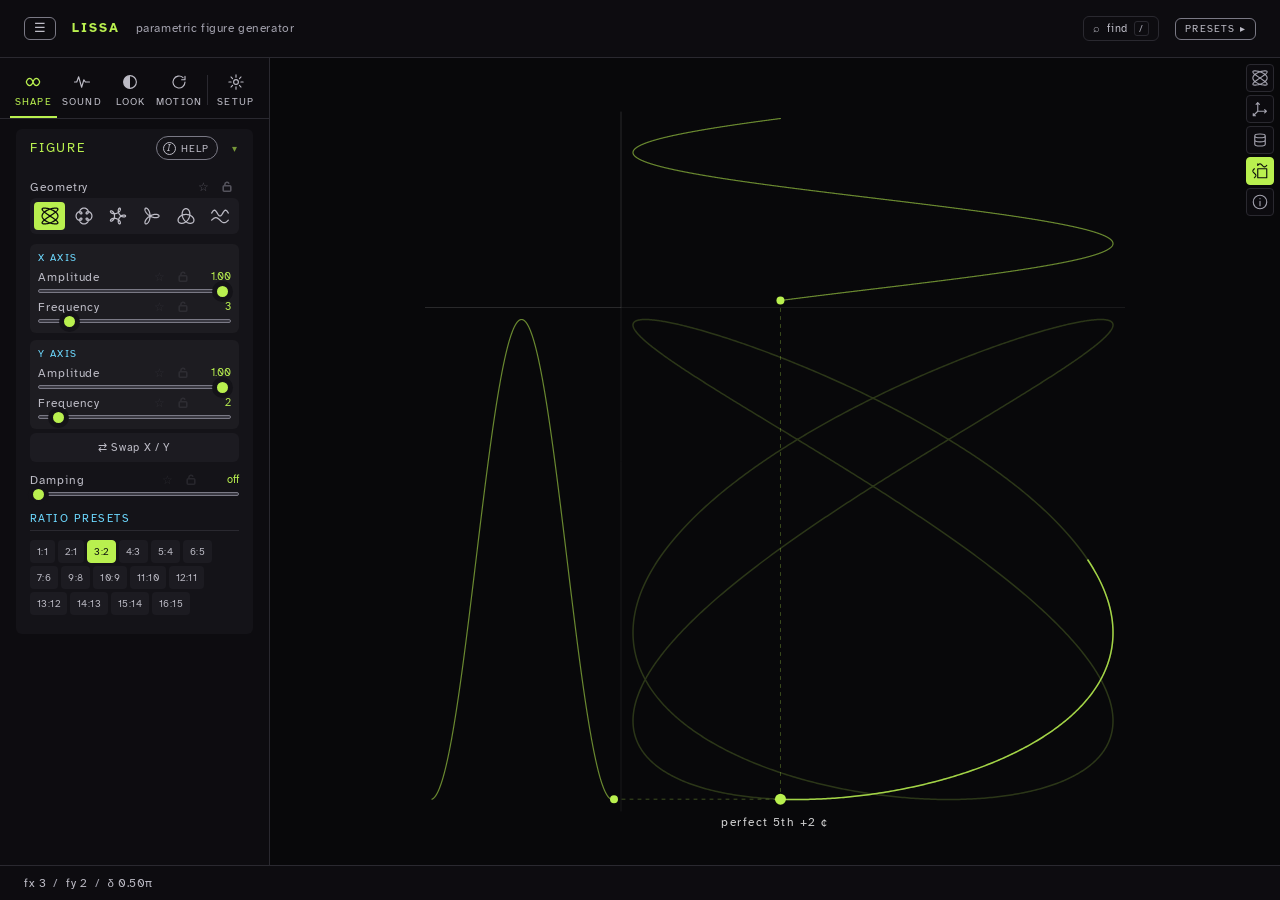
==== commit 397b2681: "Add a waterfall geometry to the hidden modes Geometry 10 stacks the wave's history as ridgelines. An" ====
--- a/index.html
+++ b/index.html
@@ -204,7 +204,7 @@
     content: ''; position: absolute; left: -5px; top: 9px; bottom: 11px; width: 1px; background: var(--border);
   }
   .tab-panel { display: flex; flex-direction: column; gap: 16px; }
-  .tab-panel[hidden], .sidebar .section[hidden], .view-tg[hidden], .adv-only[hidden], .adv-block[hidden] { display: none !important; }
+  .tab-panel[hidden], .sidebar .section[hidden], .view-tg[hidden], .adv-only[hidden], .adv-block[hidden], #wf-layout-row[hidden] { display: none !important; }
   body.if-hover, body.if-hover * { cursor: grab; }
   body.if-dragging, body.if-dragging * { cursor: grabbing !important; user-select: none; }
   /* A control that cannot take effect in the current state is not shown (refreshVisibility). */
@@ -1942,6 +1942,7 @@
             <button class="wave-btn" data-geo="7" title="Guilloché — counter-current rosette repeated in turned layers" aria-label="Guilloché"></button>
             <button class="wave-btn" data-geo="8" title="Delay embedding — the X+Y signal plotted against its own delayed copy" aria-label="Delay embedding"></button>
             <button class="wave-btn" data-geo="9" title="Interference — X and Y radiate ripples from two points" aria-label="Interference"></button>
+            <button class="wave-btn" data-geo="10" title="Waterfall — the wave's history as stacked lines" aria-label="Waterfall"></button>
           </div>
         </div>
         <div id="geo-hint" style="font-size:10.5px;color:var(--label);margin-bottom:10px;line-height:1.45"></div>
@@ -2006,8 +2007,35 @@
               <input type="range" id="if-decay" min="0" max="1" step="0.01" value="0.3">
             </div>
           </div>
+          <div class="adv-block" data-advgeo="10">
+            <div class="vel-row"><span class="vel-label">Waterfall</span></div>
+            <div class="wave-toggle" style="margin-bottom:6px" role="group" aria-label="Waterfall wave">
+              <button class="wave-btn" data-wfaxis="0" aria-pressed="false">X</button>
+              <button class="wave-btn" data-wfaxis="1" aria-pressed="false">Y</button>
+              <button class="wave-btn active" data-wfaxis="2" aria-pressed="true">BOTH</button>
+            </div>
+            <div class="wave-toggle" id="wf-layout-row" style="margin-bottom:6px" role="group" aria-label="Waterfall layout for both waves">
+              <button class="wave-btn active" data-wflayout="0" aria-pressed="true">SIDE BY SIDE</button>
+              <button class="wave-btn" data-wflayout="1" aria-pressed="false">INTERLEAVED</button>
+            </div>
+            <div class="wave-toggle" style="margin-bottom:6px" role="group" aria-label="When a new line is added">
+              <button class="wave-btn active" data-wfmode="0" aria-pressed="true" title="One line once a change settles">STEP</button>
+              <button class="wave-btn" data-wfmode="1" aria-pressed="false" title="Lines keep coming while something changes">SWEEP</button>
+            </div>
+            <div class="param-row">
+              <div class="param-header"><label>Lines</label><span class="val" id="wf-lines-val">32</span></div>
+              <input type="range" id="wf-lines" min="8" max="80" step="1" value="32">
+            </div>
+            <div class="param-row">
+              <div class="param-header"><label>Height</label><span class="val" id="wf-height-val">2.5</span></div>
+              <input type="range" id="wf-height" min="0.5" max="6" step="0.1" value="2.5">
+            </div>
+            <div class="param-row">
+              <button class="btn-outline" type="button" id="wf-clear" style="width:100%">Clear lines</button>
+            </div>
+          </div>
           <div class="info-text" data-info-label="advanced geometries">
-            <strong>Lissajous knot</strong> adds a third sine on depth: fx : fy : Z frequency picks the knot; drag to orbit. <strong>Guilloché</strong> repeats the counter-current rosette in turned, shrinking layers. <strong>Delay embedding</strong> plots the X+Y signal against itself one delay later (and two delays later in 3D). <strong>Interference</strong>: X and Y each radiate ripples from a point, and you can drag either point on the canvas; Wavelength is a frequency-1 wave's, so a higher frequency gives shorter ripples. Animate the phase to set them moving. <strong>Pattern</strong> maps where the two arrive in step (bright) and out of step (dark): hyperbolas when fx = fy, ovals otherwise. Typing <code>/modes</code> in the search hides these again.
+            <strong>Lissajous knot</strong> adds a third sine on depth: fx : fy : Z frequency picks the knot; drag to orbit. <strong>Guilloché</strong> repeats the counter-current rosette in turned, shrinking layers. <strong>Delay embedding</strong> plots the X+Y signal against itself one delay later (and two delays later in 3D). <strong>Interference</strong>: X and Y each radiate ripples from a point, and you can drag either point on the canvas; Wavelength is a frequency-1 wave's, so a higher frequency gives shorter ripples. Animate the phase to set them moving. <strong>Pattern</strong> maps where the two arrive in step (bright) and out of step (dark): hyperbolas when fx = fy, ovals otherwise. <strong>Waterfall</strong> stacks the wave's history: every change to the sound adds a line at the front and pushes the older ones back (STEP: one line per settled change; SWEEP: a line every few frames while it changes). The phase scrolls every line sideways and never adds one. Typing <code>/modes</code> in the search hides these again.
           </div>
         </div>
         <div class="info-text" data-info-label="figure geometry">
@@ -3141,6 +3169,11 @@
   ifLambda: 0.4,   // interference: wavelength of a frequency-1 wave, in half-widths
   ifDecay: 0.3,    // interference: amplitude falloff with distance
   ifView: 0,       // interference: 0 = moving ripples, 1 = still pattern (mean energy)
+  wfLines: 32,     // waterfall: how many lines the stack keeps
+  wfHeight: 2.5,   // waterfall: wave height, in line spacings
+  wfMode: 0,       // waterfall: 0 = a line once a change settles, 1 = lines while it changes
+  wfAxis: 2,       // waterfall: 0 = X, 1 = Y, 2 = both
+  wfLayout: 0,     // waterfall, both waves: 0 = side by side, 1 = interleaved
   unisonDetune: 0, // unison pair detune in cents (audio) / ghost drift rate (visual)
   unisonMix: 0,    // unison pair level 0..1 (0 = off)
   fmRef: 0,        // FM modulator frequency: 0 = ratio × each axis's own, 1 = × X's, 2 = × Y's
@@ -3618,6 +3651,7 @@
   }
   // Interference is a field, not a curve: it paints every pixel of the box itself.
   if (figGeometry() === GEO_INTERF) { drawInterference(targetCtx, w, h, phase, zoom); return; }
+  if (figGeometry() === GEO_WFALL) { drawWaterfall(targetCtx, w, h, phase, zoom); return; }
 
   const cx = w / 2, cy = h / 2;
   const pad = Math.min(w, h) * 0.034;
@@ -4063,6 +4097,113 @@
   });
   g.restore();
 }
+// ── Waterfall (geometry 10) ─────────────────────────────────────────────────
+// A stack of lines, each a snapshot of the X and Y waves. Anything that changes
+// the waves (shape, frequency, amplitude, every synthesis stage, LFOs) adds a
+// line at the front and pushes the older ones back; the phase never does, it
+// scrolls every line sideways instead. A line spans one cycle of the slower
+// oscillator, so the faster one shows its extra cycles and a frequency change is
+// visible. STEP adds a line once a change has settled for WF_SETTLE ms; SWEEP adds
+// one every WF_SWEEP ms while something keeps changing. The history lives for the
+// session only.
+const WF_N = 512, WF_SETTLE = 150, WF_SWEEP = 60, WF_EPS = 0.002;
+const _wfHist = [];            // newest first: { x, y, cx, cy }
+let _wfPrev = null, _wfLastMove = 0, _wfLastPush = 0;
+function wfSample(type, axis, amp) {
+  const div = lapDiv(), NS = WF_N, out = new Float32Array(NS);
+  _audioSampling = true;   // no visual noise: it would read as a change every frame
+  for (let i = 0; i < NS; i++) { const t = (i / NS) * TAU * div; out[i] = processWave(t, t, type, axis); }
+  _audioSampling = false;
+  if (filterIsOn() && onAxis('filterAxis', axis)) {
+    const wc = TAU * Math.min(0.49, filterHarmonics() * div / NS);
+    filterPeriodic(out, NS, biquadCoeffs(filterType, wc, params.filterQ), filterAxisMix(axis));
+  }
+  for (let i = 0; i < NS; i++) out[i] *= amp;
+  return out;
+}
+function wfCurrent() {
+  const lo = Math.max(1e-6, Math.min(params.fx, params.fy)), div = lapDiv();
+  return { x: wfSample(waveTypeX, 'x', params.ax), y: wfSample(waveTypeY, 'y', params.ay),
+           cx: params.fx / lo / div, cy: params.fy / lo / div };
+}
+function wfDiffers(a, b) {
+  if (!a || !b || Math.abs(a.cx - b.cx) > 1e-6 || Math.abs(a.cy - b.cy) > 1e-6) return true;
+  for (let i = 0; i < WF_N; i++) if (Math.abs(a.x[i] - b.x[i]) > WF_EPS || Math.abs(a.y[i] - b.y[i]) > WF_EPS) return true;
+  return false;
+}
+// Once per drawn frame: decide whether the current wave becomes a new line.
+function wfTrack() {
+  const now = performance.now(), cur = wfCurrent();
+  if (wfDiffers(cur, _wfPrev)) _wfLastMove = now;
+  _wfPrev = cur;
+  const newest = _wfHist[0];
+  if (!newest) { _wfHist.unshift(cur); _wfLastPush = now; }
+  else if (wfDiffers(cur, newest)) {
+    const sweep = Math.round(params.wfMode) === 1;
+    if (sweep ? now - _wfLastPush >= WF_SWEEP : now - _wfLastMove >= WF_SETTLE) { _wfHist.unshift(cur); _wfLastPush = now; }
+  }
+  const cap = Math.max(2, Math.round(params.wfLines || 32));
+  if (_wfHist.length > cap) _wfHist.length = cap;
+}
+// The stack as drawable lines, in painter's order (oldest first). Each has its
+// SVG-style path `d` (the curve, then closed down to its column's bottom edge for
+// the background fill), the curve points, and its colour.
+function waterfallLines(w, h, phase, zoom) {
+  if (!_wfHist.length) _wfHist.push(wfCurrent());
+  const z = Math.max(0.05, zoom || 1), axisSel = Math.round(params.wfAxis ?? 2), inter = axisSel === 2 && Math.round(params.wfLayout) === 1;
+  const cols = axisSel === 2 && !inter ? [['x', 0], ['y', 1]] : [[axisSel === 1 ? 'y' : 'x', 0]];
+  const nCols = cols.length, cap = Math.max(2, Math.round(params.wfLines || 32));
+  const mx = w * 0.06, my = h * 0.06, gap = nCols > 1 ? w * 0.04 : 0;
+  const colW = (w - 2 * mx - gap * (nCols - 1)) / nCols;
+  const rows = inter ? cap * 2 : cap;
+  const top = my + (h - 2 * my) * 0.12, bottom = h - my;
+  const spacing = (bottom - top) / Math.max(1, rows - 1), amp = spacing * (params.wfHeight || 2.5) / 2;
+  const shift = (phase || 0) / 2;   // δ in π → cycles
+  const lerp = (T, a) => { a = (a % 1 + 1) % 1 * WF_N; const i = a | 0, f = a - i; return T[i] + (T[(i + 1) % WF_N] - T[i]) * f; };
+  const P = Math.max(80, Math.min(600, Math.round(colW / 1.5)));
+  const zx = x => w / 2 + (x - w / 2) * z, zy = y => h / 2 + (y - h / 2) * z;
+  const grad = params.gradColor || '#5b8def';
+  // Every line to draw: [history index, axis key, column, row].
+  const items = [];
+  _wfHist.forEach((e, k) => {
+    if (inter) { items.push([k, 'y', 0, 2 * k + 1], [k, 'x', 0, 2 * k]); }
+    else cols.forEach(([ax, c]) => items.push([k, ax, c, k]));
+  });
+  items.sort((a, b) => b[3] - a[3]);   // farthest row first
+  return items.map(([k, ax, c, row]) => {
+    const e = _wfHist[k], T = ax === 'x' ? e.x : e.y, cyc = ax === 'x' ? e.cx : e.cy;
+    const x0 = mx + c * (colW + gap), base = bottom - row * spacing;
+    const pts = new Float32Array((P + 1) * 2);
+    let d = '';
+    for (let i = 0; i <= P; i++) {
+      const u = i / P, x = zx(x0 + u * colW), y = zy(base - lerp(T, u * cyc + shift) * amp);
+      pts[2 * i] = x; pts[2 * i + 1] = y;
+      d += (i ? 'L' : 'M') + x.toFixed(2) + ',' + y.toFixed(2);
+    }
+    const yb = zy(bottom + amp * 1.2);
+    d += `L${zx(x0 + colW).toFixed(2)},${yb.toFixed(2)}L${zx(x0).toFixed(2)},${yb.toFixed(2)}Z`;
+    const age = _wfHist.length > 1 ? k / (_wfHist.length - 1) : 0;
+    return { d, pts, color: mixHex(params.strokeColor, grad, 1 - age), x0: zx(x0), x1: zx(x0 + colW), yb };
+  });
+}
+function drawWaterfall(g, w, h, phase, zoom) {
+  wfTrack();
+  const lines = waterfallLines(w, h, phase, zoom);
+  g.save();
+  g.lineJoin = 'round'; g.lineCap = 'round'; g.lineWidth = params.lineWidth || 1.5;
+  for (const L of lines) {
+    const p = L.pts, n = p.length / 2;
+    g.beginPath(); g.moveTo(p[0], p[1]);
+    for (let i = 1; i < n; i++) g.lineTo(p[2 * i], p[2 * i + 1]);
+    // Hidden lines: fill below the curve with the background, then stroke it.
+    g.lineTo(L.x1, L.yb); g.lineTo(L.x0, L.yb); g.closePath();
+    g.fillStyle = params.bgColor; g.fill();
+    g.beginPath(); g.moveTo(p[0], p[1]);
+    for (let i = 1; i < n; i++) g.lineTo(p[2 * i], p[2 * i + 1]);
+    g.strokeStyle = L.color; g.stroke();
+  }
+  g.restore();
+}
 // Drag a source. The canvas sits behind the page chrome, so like the orbit drag
 // these listen on the document and refuse a press that lands on the chrome.
 const IF_HIT_PX = 18;
@@ -4233,12 +4374,12 @@
 // Tilt / Perspective apply and the stroke is depth-cued.
 // The 3D lift itself is defined for the lateral figure only and stands down here.
 const GEO_NAMES = ['LATERAL', 'CON-CURRENT', 'COUNTER', 'ROSE', 'TORUS KNOT', 'WAVES',
-                   'LISSAJOUS KNOT', 'GUILLOCHÉ', 'EMBEDDING', 'INTERFERENCE'];
+                   'LISSAJOUS KNOT', 'GUILLOCHÉ', 'EMBEDDING', 'INTERFERENCE', 'WATERFALL'];
 const GEO_MAX = GEO_NAMES.length - 1;
 const GEO_LABELS = ['Lateral', 'Con-current', 'Counter-current', 'Rose', 'Torus knot', 'Waves',
-                    'Lissajous knot', 'Guilloché', 'Delay embedding', 'Interference'];
+                    'Lissajous knot', 'Guilloché', 'Delay embedding', 'Interference', 'Waterfall'];
 // 6–9 are the advanced geometries, only offered while "/modes" has revealed them.
-const GEO_ADV0 = 6, GEO_LKNOT = 6, GEO_GUIL = 7, GEO_EMBED = 8, GEO_INTERF = 9;
+const GEO_ADV0 = 6, GEO_LKNOT = 6, GEO_GUIL = 7, GEO_EMBED = 8, GEO_INTERF = 9, GEO_WFALL = 10;
 const ADV_MODES_KEY = 'lissa.modes';
 let advModes = false;
 try { advModes = localStorage.getItem(ADV_MODES_KEY) === '1'; } catch (e) {}
@@ -4289,13 +4430,16 @@
     const x = Math.cos(t) + 0.28 * Math.cos(-7 * t), y = Math.sin(t) + 0.28 * Math.sin(-7 * t);
     return [x * Math.cos(a) - y * Math.sin(a), x * Math.sin(a) + y * Math.cos(a)]; }, 200, true); return d; })(),
   embed: iconCurve(u => { const t = u * TAU, s = v => Math.sin(3 * v) + 0.7 * Math.sin(2 * v); return [s(t), -s(t - 0.55)]; }, 240, true),
+  wfall: [0, 1, 2, 3, 4].map(k => { const y = 5 + k * 3.6;   // five stacked ridgelines
+           return 'M2 ' + y.toFixed(2) + Array.from({ length: 21 }, (_, i) => { const u = i / 20;
+             return 'L' + (2 + u * 20).toFixed(2) + ' ' + (y - 2.6 * Math.exp(-Math.pow((u - 0.35 - k * 0.07) * 5, 2))).toFixed(2); }).join(''); }).join(''),
   interf:'M2.5 12a1 1 0 1 0 2 0a1 1 0 1 0-2 0M19.5 12a1 1 0 1 0 2 0a1 1 0 1 0-2 0'
        + 'M7 7a7 7 0 0 1 0 10M10 4.5a10.5 10.5 0 0 1 0 15M17 7a7 7 0 0 0 0 10M14 4.5a10.5 10.5 0 0 0 0 15',
 };
 function iconSvg(key) {
   return `<svg class="ico" viewBox="0 0 24 24" aria-hidden="true"><path d="${ICON_PATHS[key]}"/></svg>`;
 }
-const GEO_ICON = ['lat', 'rotp', 'rotm', 'rose', 'knot', 'wave', 'lknot', 'guil', 'embed', 'interf'];
+const GEO_ICON = ['lat', 'rotp', 'rotm', 'rose', 'knot', 'wave', 'lknot', 'guil', 'embed', 'interf', 'wfall'];
 function figGeometry() { return Math.max(0, Math.min(GEO_MAX, Math.round(params.geometry || 0))); }
 function polarGeometry() { return figGeometry() !== 0; }
 function solidGeometry() { const g = figGeometry(); return g === 4 || g === GEO_LKNOT || (g === GEO_EMBED && Math.round(params.embDim) === 3); }
@@ -6683,7 +6827,7 @@
   }
   // Lissajous knot / guilloché / embedding: the canvas's own point list, through
   // the same view transform (so an orbited knot exports as it is seen).
-  if (geo >= GEO_ADV0 && geo !== GEO_INTERF) {
+  if (geo >= GEO_ADV0 && geo !== GEO_INTERF && geo !== GEO_WFALL) {
     const A = advPoints(geo, SX, SXQ, SY, SYQ, steps, periodFactor, fx * periodFactor, 200000);
     beginFigureXform(phase, false, 1);
     let bi = 1;
@@ -6711,8 +6855,13 @@
     drawInterference(cv.getContext('2d'), w, h, phase, 1);
     return `<image width="${w}" height="${h}" href="${cv.toDataURL('image/png')}"/>`;
   };
+  // Waterfall: each line a path filled with the background down to the stack's
+  // bottom, in painter's order, so the hidden-line look survives as vectors.
+  const wfSvg = () => waterfallLines(w, h, phase, 1).map(L =>
+    `<path d="${L.d}" fill="${bgColor}" stroke="${L.color}" stroke-width="${lineWidth}" stroke-linejoin="round" stroke-linecap="round"/>`).join('\n  ');
   const body = column ? columnSvg(w, h, phase)
     : geo === GEO_INTERF ? fieldSvg()
+    : geo === GEO_WFALL ? wfSvg()
     : `${defs}<path d="${points.join(' ')}" fill="none" stroke="${paint}" stroke-width="${lineWidth}" stroke-linejoin="round" stroke-linecap="round"/>`;
   const svg = `<?xml version="1.0" encoding="UTF-8"?>
 <svg xmlns="http://www.w3.org/2000/svg" width="${w}" height="${h}" viewBox="0 0 ${w} ${h}">
@@ -8261,6 +8410,7 @@
   'the counter-current rosette, repeated in turned layers',
   'x = s(t), y = s(t − τ), s = X and Y mixed',
   'X and Y radiate ripples from two points · animate the phase',
+  'the wave\'s history, newest in front · phase scrolls the lines',
 ];
 function setGeometry(g) {
   g = Math.max(0, Math.min(GEO_MAX, Math.round(g)));
@@ -8325,6 +8475,8 @@
   ['emb-mix',    'embMix',    v => v.toFixed(2)],
   ['if-lambda',  'ifLambda',  v => v.toFixed(2)],
   ['if-decay',   'ifDecay',   v => v.toFixed(2)],
+  ['wf-lines',   'wfLines',   v => String(Math.round(v))],
+  ['wf-height',  'wfHeight',  v => (+v).toFixed(1)],
 ];
 ADV_SLIDERS.forEach(([id, key, fmt]) => {
   const el = document.getElementById(id), out = document.getElementById(id + '-val');
@@ -8362,7 +8514,21 @@
   });
   setEmbDim(params.embDim ?? 2);
   setIfView(params.ifView ?? 0);
-}
+  setWfMode(params.wfMode ?? 0);
+  setWfAxis(params.wfAxis ?? 2);
+  setWfLayout(params.wfLayout ?? 0);
+}
+// Waterfall toggles. They are stepped params like the synthesis curve selectors.
+function setWfMode(m) { setStageMode('wfMode', 'wfmode', 1, m); }
+function setWfAxis(m) {
+  setStageMode('wfAxis', 'wfaxis', 2, m);
+  const row = document.getElementById('wf-layout-row');
+  if (row) row.hidden = params.wfAxis !== 2;   // the layout only matters with both waves
+}
+function setWfLayout(m) { setStageMode('wfLayout', 'wflayout', 1, m); }
+[['wfmode', setWfMode], ['wfaxis', setWfAxis], ['wflayout', setWfLayout]].forEach(([attr, set]) =>
+  document.querySelectorAll(`.wave-btn[data-${attr}]`).forEach(b => b.addEventListener('click', () => set(parseInt(b.dataset[attr])))));
+document.getElementById('wf-clear').addEventListener('click', () => { _wfHist.length = 0; });
 
 function setMirrorMode(m) {
   m = Math.max(0, Math.min(3, Math.round(m)));
@@ -11000,6 +11166,7 @@
   { g: 7, lift: 0, icon: 'guil',  name: 'guilloché',      adv: true },
   { g: 8, lift: 0, icon: 'embed', name: 'delay embedding', adv: true },
   { g: 9, lift: 0, icon: 'interf', name: 'interference',  adv: true },
+  { g: 10, lift: 0, icon: 'wfall', name: 'waterfall',      adv: true },
 ];
 function vtGeoIndex() { const g = figGeometry(); return g === 0 ? (liftActive() ? 1 : 0) : g + 1; }
 // Construction: off, then the three generator styles.
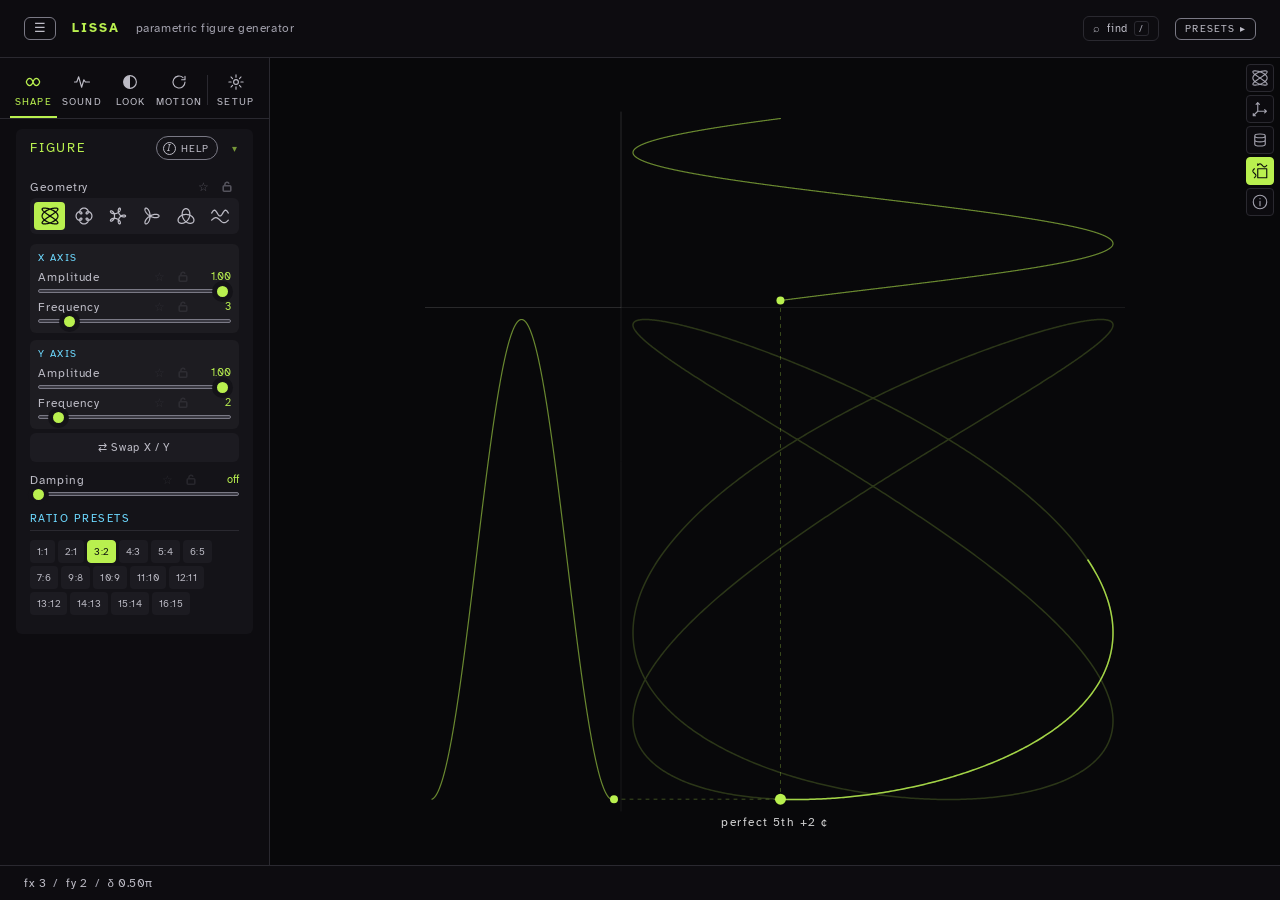
==== commit 393d1bbb: "Interference: a 3D relief view of the field A FLAT / 3D switch on the interference geometry raises t" ====
--- a/index.html
+++ b/index.html
@@ -204,7 +204,7 @@
     content: ''; position: absolute; left: -5px; top: 9px; bottom: 11px; width: 1px; background: var(--border);
   }
   .tab-panel { display: flex; flex-direction: column; gap: 16px; }
-  .tab-panel[hidden], .sidebar .section[hidden], .view-tg[hidden], .adv-only[hidden], .adv-block[hidden], #wf-layout-row[hidden] { display: none !important; }
+  .tab-panel[hidden], .sidebar .section[hidden], .view-tg[hidden], .adv-only[hidden], .adv-block[hidden], #wf-layout-row[hidden], #if-3d-rows[hidden] { display: none !important; }
   body.if-hover, body.if-hover * { cursor: grab; }
   body.if-dragging, body.if-dragging * { cursor: grabbing !important; user-select: none; }
   /* A control that cannot take effect in the current state is not shown (refreshVisibility). */
@@ -308,6 +308,46 @@
   }
   .dk-tg.on { background: var(--accent); border-color: var(--accent); color: var(--bg); }
   body.has-dock #interval-label { bottom: calc(var(--dock-h, 60px) + 18px) !important; }
+  /* ── Automation dock (/automate) ── */
+  .auto-dock {
+    position: absolute; left: 12px; right: 12px; bottom: 10px; z-index: 4;
+    height: var(--auto-h, 210px); display: grid; grid-template-rows: auto minmax(0, 1fr);
+    background: rgba(13,13,17,0.94); border: 1px solid var(--border); border-radius: 6px;
+    font-family: 'IBM Plex Mono', monospace; font-size: 11px; color: var(--label); overflow: hidden;
+    pointer-events: auto;   /* the canvas area itself lets clicks through to the figure */
+  }
+  .auto-dock[hidden] { display: none; }
+  body.automate .pin-dock { bottom: calc(var(--auto-h, 210px) + 18px); }
+  body.automate #interval-label { bottom: calc(var(--auto-h, 210px) + 22px) !important; }
+  body.automate.has-dock #interval-label { bottom: calc(var(--auto-h, 210px) + var(--dock-h, 60px) + 26px) !important; }
+  .ad-grip { position: absolute; left: 0; right: 0; top: 0; height: 6px; cursor: ns-resize; touch-action: none; }
+  .ad-head { display: flex; flex-wrap: wrap; align-items: center; gap: 6px 8px; padding: 7px 10px 6px; border-bottom: 1px solid var(--border); }
+  .ad-btn { height: 26px; min-width: 26px; padding: 0 8px; border-radius: 4px; border: 1px solid var(--border); background: none; color: var(--text); font: inherit; cursor: pointer; display: inline-flex; align-items: center; justify-content: center; gap: 5px; }
+  .ad-btn:hover { border-color: var(--label); }
+  .ad-btn[aria-pressed="true"] { background: var(--accent); border-color: var(--accent); color: #0c0c0e; }
+  .ad-pos { min-width: 58px; text-align: center; color: var(--text); font-size: 13px; font-variant-numeric: tabular-nums; }
+  .ad-num { display: inline-flex; align-items: center; gap: 4px; }
+  .ad-num input, .ad-head select { height: 26px; box-sizing: border-box; border-radius: 4px; border: 1px solid var(--border); background: var(--bg, #0c0c0e); color: var(--text); font: inherit; padding: 0 5px; }
+  .ad-num input { width: 50px; }
+  .ad-head select { max-width: 150px; }
+  .ad-sp { flex: 1; }
+  .ad-body { display: grid; grid-template-columns: 150px minmax(0, 1fr); overflow-y: auto; min-height: 0; }
+  .ad-heads { border-right: 1px solid var(--border); }
+  .ad-lh { height: 38px; box-sizing: border-box; display: flex; align-items: center; gap: 4px; padding: 0 6px 0 10px; border-top: 1px solid rgba(255,255,255,0.05); }
+  .ad-lh:first-child { height: 22px; border-top: 0; }
+  .ad-ln { flex: 1; min-width: 0; overflow: hidden; text-overflow: ellipsis; white-space: nowrap; color: var(--text); }
+  .ad-lv { color: var(--accent); font-variant-numeric: tabular-nums; }
+  .ad-x { width: 20px; height: 20px; padding: 0; border: 0; border-radius: 3px; background: none; color: var(--muted); cursor: pointer; font: inherit; }
+  .ad-x:hover { color: var(--text); background: rgba(255,255,255,0.08); }
+  .ad-lanes { position: relative; min-width: 0; }
+  .ad-lanes svg { display: block; touch-action: none; }
+  .ad-morph { display: inline-flex; align-items: center; gap: 4px; }
+  .ad-morph[hidden] { display: none; }
+  .lane-btn { width: 15px; height: 15px; padding: 0; margin-left: 2px; border-radius: 50%; border: 1px solid currentColor; background: none; color: color-mix(in srgb, var(--muted) 55%, transparent); font: 600 8px/13px 'IBM Plex Mono', monospace; cursor: pointer; order: 1; display: none; flex: none; }
+  body.automate .lane-btn { display: inline-block; }
+  .lane-btn:hover { color: var(--label); }
+  .lane-btn[aria-pressed="true"] { background: var(--accent); border-color: var(--accent); color: #0c0c0e; }
+  @media (max-width: 700px) { .ad-body { grid-template-columns: 104px minmax(0, 1fr); } .ad-lv { display: none; } }
   .synth-readout .ro-row {
     display: inline; font: inherit; color: inherit; background: none; border: 0; padding: 0 2px; margin: 0 -2px;
     text-align: left; cursor: pointer; border-radius: 2px; white-space: pre;
@@ -1994,6 +2034,20 @@
               <button class="wave-btn active" data-ifview="0" aria-pressed="true">WAVE</button>
               <button class="wave-btn" data-ifview="1" aria-pressed="false">PATTERN</button>
             </div>
+            <div class="wave-toggle" style="margin-bottom:6px" role="group" aria-label="Interference surface">
+              <button class="wave-btn active" data-ifsurf="0" aria-pressed="true">FLAT</button>
+              <button class="wave-btn" data-ifsurf="1" aria-pressed="false" title="The field as a lit height map; drag the canvas to orbit">3D</button>
+            </div>
+            <div id="if-3d-rows" hidden>
+              <div class="param-row">
+                <div class="param-header"><label>Height</label><span class="val" id="if-relief-val">0.35</span></div>
+                <input type="range" id="if-relief" min="0.05" max="1.5" step="0.01" value="0.35">
+              </div>
+              <div class="param-row">
+                <div class="param-header"><label>Light</label><span class="val" id="if-light-val">135°</span></div>
+                <input type="range" id="if-light" min="0" max="360" step="1" value="135">
+              </div>
+            </div>
             <div class="param-row">
               <div class="param-header"><label>Sources</label><span class="val">drag the dots</span></div>
               <button class="btn-outline" type="button" id="if-reset" style="width:100%;margin-top:4px">Reset positions</button>
@@ -2035,7 +2089,7 @@
             </div>
           </div>
           <div class="info-text" data-info-label="advanced geometries">
-            <strong>Lissajous knot</strong> adds a third sine on depth: fx : fy : Z frequency picks the knot; drag to orbit. <strong>Guilloché</strong> repeats the counter-current rosette in turned, shrinking layers. <strong>Delay embedding</strong> plots the X+Y signal against itself one delay later (and two delays later in 3D). <strong>Interference</strong>: X and Y each radiate ripples from a point, and you can drag either point on the canvas; Wavelength is a frequency-1 wave's, so a higher frequency gives shorter ripples. Animate the phase to set them moving. <strong>Pattern</strong> maps where the two arrive in step (bright) and out of step (dark): hyperbolas when fx = fy, ovals otherwise. <strong>Waterfall</strong> stacks the wave's history: every change to the sound adds a line at the front and pushes the older ones back (STEP: one line per settled change; SWEEP: a line every few frames while it changes). The phase scrolls every line sideways and never adds one. Typing <code>/modes</code> in the search hides these again.
+            <strong>Lissajous knot</strong> adds a third sine on depth: fx : fy : Z frequency picks the knot; drag to orbit. <strong>Guilloché</strong> repeats the counter-current rosette in turned, shrinking layers. <strong>Delay embedding</strong> plots the X+Y signal against itself one delay later (and two delays later in 3D). <strong>Interference</strong>: X and Y each radiate ripples from a point, and you can drag either point on the canvas; Wavelength is a frequency-1 wave's, so a higher frequency gives shorter ripples. Animate the phase to set them moving. <strong>Pattern</strong> maps where the two arrive in step (bright) and out of step (dark): hyperbolas when fx = fy, ovals otherwise. <strong>3D</strong> raises either one into a lit relief: drag the canvas to orbit (the sources can be moved in FLAT). <strong>Waterfall</strong> stacks the wave's history: every change to the sound adds a line at the front and pushes the older ones back (STEP: one line per settled change; SWEEP: a line every few frames while it changes). The phase scrolls every line sideways and never adds one. Typing <code>/modes</code> in the search hides these again.
           </div>
         </div>
         <div class="info-text" data-info-label="figure geometry">
@@ -3031,6 +3085,7 @@
     <pre class="synth-readout" id="synth-readout" aria-live="off" hidden></pre>
     <div class="ro-pop" id="ro-pop" role="dialog" aria-label="Edit stage" hidden></div>
     <div class="pin-dock" id="pin-dock" role="region" aria-label="Pinned controls" hidden></div>
+    <div class="auto-dock" id="auto-dock" role="region" aria-label="Automation timeline" hidden></div>
     <div id="rec-overlay" data-label=""></div>
     <div id="interval-label" style="
       position:absolute;
@@ -3169,6 +3224,9 @@
   ifLambda: 0.4,   // interference: wavelength of a frequency-1 wave, in half-widths
   ifDecay: 0.3,    // interference: amplitude falloff with distance
   ifView: 0,       // interference: 0 = moving ripples, 1 = still pattern (mean energy)
+  ifSurface: 0,    // interference: 0 = flat field, 1 = 3D relief
+  ifRelief: 0.35,  // interference relief: wave height, in ripple wavelengths
+  ifLight: 135,    // interference relief: light azimuth in degrees
   wfLines: 32,     // waterfall: how many lines the stack keeps
   wfHeight: 2.5,   // waterfall: wave height, in line spacings
   wfMode: 0,       // waterfall: 0 = a line once a change settles, 1 = lines while it changes
@@ -4014,13 +4072,17 @@
 function ifSources() {
   return [[params.ifAx ?? -0.15, params.ifAy ?? 0], [params.ifBx ?? 0.15, params.ifBy ?? 0]];
 }
-function drawInterference(g, w, h, phase, zoom) {
-  const R = Math.max(IF_RES_MIN, Math.min(IF_RES_MAX, Math.round(w * (viewDpr || 1) * 0.6)));
+// The field itself, at R×R points over the box: the signed wave s in −1..1 for
+// WAVE, the in-step map e in 0..1 for PATTERN. Distances and weights are cached
+// until the geometry changes, the PATTERN field until the geometry or δ does.
+let _ifVal = null;
+function ifField(R, phase, zoom) {
   if (R !== _ifR) {
     _ifR = R; _ifCv = document.createElement('canvas'); _ifCv.width = _ifCv.height = R;
     _ifCtx = _ifCv.getContext('2d'); _ifImg = _ifCtx.createImageData(R, R);
     _ifP1 = new Float32Array(R * R); _ifP2 = new Float32Array(R * R);
     _ifW1 = new Float32Array(R * R); _ifW2 = new Float32Array(R * R);
+    _ifVal = new Float32Array(R * R);
     _ifGeoKey = _ifPatKey = '';
   }
   // One processed cycle of each wave; the extra last entry makes interpolation wrap.
@@ -4050,17 +4112,9 @@
   }
   const lerp = (L, a) => { a %= IF_LUT; if (a < 0) a += IF_LUT; const i = a | 0, f = a - i; return L[i] + (L[i + 1] - L[i]) * f; };
   const pattern = Math.round(params.ifView) === 1;
-  const bg = hexRgb(params.bgColor), fg = hexRgb(params.strokeColor), D = _ifImg.data;
-  const paint = (q, val) => {
-    val = val < 0 ? 0 : val > 1 ? 1 : val;
-    D[q] = bg[0] + (fg[0] - bg[0]) * val; D[q + 1] = bg[1] + (fg[1] - bg[1]) * val; D[q + 2] = bg[2] + (fg[2] - bg[2]) * val; D[q + 3] = 255;
-  };
   if (!pattern) {
     const t = phase / 2 * IF_LUT, tx = fx * t, ty = fy * t;   // δπ as a share of one cycle
-    for (let p = 0, q = 0; p < N; p++, q += 4) {
-      const s = _ifW1[p] * lerp(_ifLX, tx - _ifP1[p]) + _ifW2[p] * lerp(_ifLY, ty - _ifP2[p]);
-      paint(q, (s + 1) / 2);
-    }
+    for (let p = 0; p < N; p++) _ifVal[p] = _ifW1[p] * lerp(_ifLX, tx - _ifP1[p]) + _ifW2[p] * lerp(_ifLY, ty - _ifP2[p]);
     _ifPatKey = '';
   } else {
     // Where the two arrive in step (bright) and out of step (dark): the phase
@@ -4068,16 +4122,55 @@
     // fx = fy this is the still interference pattern, hyperbolas round the two
     // sources; with different frequencies it is the family of ovals along which
     // the two keep a fixed phase relation, at the current δ.
-    const patKey = geoKey + '|' + phase.toFixed(4) + '|' + bg + fg;
+    const patKey = geoKey + '|' + phase.toFixed(4);
     if (patKey !== _ifPatKey) {
       _ifPatKey = patKey;
       const dt = (fx - fy) * phase / 2 * TAU;
-      for (let p = 0, q = 0; p < N; p++, q += 4) {
+      for (let p = 0; p < N; p++) {
         const a = _ifW1[p], b = _ifW2[p];
         const d = (_ifP1[p] - _ifP2[p]) / IF_LUT * TAU - dt;
-        paint(q, a * a + b * b + 2 * a * b * Math.cos(d));
+        _ifVal[p] = a * a + b * b + 2 * a * b * Math.cos(d);
       }
     }
+  }
+  return { pattern, z, sources: [[ax, ay], [bx, by]] };
+}
+// The relief's height at a field point: the wave itself, or the in-step map
+// stretched to −1..1.
+function ifHeight(v, pattern) { return pattern ? 2 * v - 1 : v; }
+function ifRelief() { return Math.round(params.ifSurface) === 1; }
+// Relief height in world units. It scales with the shortest ripple wavelength, so
+// the swell keeps the same gentle proportion to its spacing at any frequency.
+function ifReliefH() {
+  const lam = Math.max(0.01, params.ifLambda ?? 0.4) / Math.max(params.fx, params.fy, 1e-6);
+  return (params.ifRelief ?? 0.35) * lam;
+}
+function ifLightDir() {
+  const a = (params.ifLight ?? 135) * Math.PI / 180, e = 28 * Math.PI / 180;
+  return [Math.cos(e) * Math.cos(a), Math.cos(e) * Math.sin(a), Math.sin(e)];
+}
+function drawInterference(g, w, h, phase, zoom) {
+  if (ifRelief() && drawIfRelief(g, w, h, phase, zoom)) return;
+  const R = Math.max(IF_RES_MIN, Math.min(IF_RES_MAX, Math.round(w * (viewDpr || 1) * 0.6)));
+  const F = ifField(R, phase, zoom), N = R * R, V = _ifVal;
+  const bg = hexRgb(params.bgColor), fg = hexRgb(params.strokeColor), D = _ifImg.data;
+  const paint = (q, val) => {
+    val = val < 0 ? 0 : val > 1 ? 1 : val;
+    D[q] = bg[0] + (fg[0] - bg[0]) * val; D[q + 1] = bg[1] + (fg[1] - bg[1]) * val; D[q + 2] = bg[2] + (fg[2] - bg[2]) * val; D[q + 3] = 255;
+  };
+  if (ifRelief()) {
+    // 3D asked for but no WebGL2: the same relief as a hillshade seen from above.
+    const L = ifLightDir(), k = ifReliefH() * R / 4;
+    for (let py = 0, p = 0, q = 0; py < R; py++) for (let px = 0; px < R; px++, p++, q += 4) {
+      const hx = ifHeight(V[p + (px < R - 1 ? 1 : 0)], F.pattern) - ifHeight(V[p - (px > 0 ? 1 : 0)], F.pattern);
+      const hy = ifHeight(V[p - (py > 0 ? R : 0)], F.pattern) - ifHeight(V[p + (py < R - 1 ? R : 0)], F.pattern);
+      const nx = -hx * k, ny = -hy * k, n = Math.hypot(nx, ny, 1);
+      paint(q, 0.18 + 0.82 * Math.max(0, (nx * L[0] + ny * L[1] + L[2]) / n));
+    }
+  } else if (!F.pattern) {
+    for (let p = 0, q = 0; p < N; p++, q += 4) paint(q, (V[p] + 1) / 2);
+  } else {
+    for (let p = 0, q = 0; p < N; p++, q += 4) paint(q, V[p]);
   }
   _ifCtx.putImageData(_ifImg, 0, 0);
   g.save();
@@ -4085,9 +4178,9 @@
   g.imageSmoothingQuality = 'high';
   g.drawImage(_ifCv, 0, 0, w, h);
   // The two sources, drawn as handles: a dot inside a ring.
-  const r = Math.max(3, w * 0.006);
+  const r = Math.max(3, w * 0.006), z = F.z;
   g.fillStyle = params.strokeColor; g.strokeStyle = params.strokeColor; g.lineWidth = 1.5;
-  [[ax, ay], [bx, by]].forEach(([sx, sy], i) => {
+  if (!ifRelief()) F.sources.forEach(([sx, sy], i) => {
     const x = w / 2 + sx * z * w / 2, y = h / 2 + sy * z * h / 2;
     if (x < -10 || x > w + 10 || y < -10 || y > h + 10) return;
     g.beginPath(); g.arc(x, y, r, 0, TAU); g.fill();
@@ -4096,6 +4189,136 @@
     g.fillText(i ? 'Y' : 'X', x + r * 3.4, y - r * 2);
   });
   g.restore();
+}
+
+// ── Interference relief (3D) ─────────────────────────────────────────────────
+// The field as a height map on a slab: a 192×192 grid whose heights and normals
+// are refreshed every frame, with skirt walls down to a base so the cut edge of
+// the slab shows. Lit matte from a low light fixed to the world (azimuth
+// ifLight), in the stroke colour on the background. The camera starts tipped
+// 55° from straight down; the orbit drag adds yaw (rotateAngle) and tilt.
+// Drawn on its own WebGL2 canvas and copied into the target; null without WebGL2.
+const IFR_M = 192;
+const _hgl = { tried: false, gl: null, cv: null, prog: null, loc: null, vbo: null, ibo: null, nIdx: 0, data: null };
+const IFR_VS = `#version 300 es
+in vec3 aP; in vec3 aN; uniform mat4 uMVP; out vec3 vN;
+void main() { gl_Position = uMVP * vec4(aP, 1.0); vN = aN; }`;
+const IFR_FS = `#version 300 es
+precision highp float;
+in vec3 vN; uniform vec3 uC, uL, uV; out vec4 o;
+void main() {
+  vec3 n = normalize(vN);
+  float lam = max(dot(n, uL), 0.0);
+  float wrap = 0.5 + 0.5 * dot(n, uL);
+  float spec = pow(max(dot(n, normalize(uL + uV)), 0.0), 24.0);
+  vec3 col = uC * (0.16 + 0.66 * lam + 0.22 * wrap) + vec3(0.08 * spec);
+  o = vec4(col, 1.0);
+}`;
+function ifrGL() {
+  if (_hgl.tried) return _hgl.gl ? _hgl : null;
+  _hgl.tried = true;
+  try {
+    const cv = document.createElement('canvas');
+    const gl = cv.getContext('webgl2', { antialias: true, premultipliedAlpha: true, alpha: false });
+    if (!gl) return null;
+    const sh = (type, src) => { const x = gl.createShader(type); gl.shaderSource(x, src); gl.compileShader(x); if (!gl.getShaderParameter(x, gl.COMPILE_STATUS)) throw new Error(gl.getShaderInfoLog(x)); return x; };
+    const prog = gl.createProgram();
+    gl.attachShader(prog, sh(gl.VERTEX_SHADER, IFR_VS)); gl.attachShader(prog, sh(gl.FRAGMENT_SHADER, IFR_FS));
+    gl.linkProgram(prog);
+    if (!gl.getProgramParameter(prog, gl.LINK_STATUS)) throw new Error(gl.getProgramInfoLog(prog));
+    _hgl.loc = { aP: gl.getAttribLocation(prog, 'aP'), aN: gl.getAttribLocation(prog, 'aN') };
+    ['uMVP', 'uC', 'uL', 'uV'].forEach(u => { _hgl.loc[u] = gl.getUniformLocation(prog, u); });
+    _hgl.vbo = gl.createBuffer(); _hgl.ibo = gl.createBuffer();
+    // Indices never change: the grid's quads, then the four walls.
+    const M = IFR_M, idx = [];
+    for (let j = 0; j < M - 1; j++) for (let i = 0; i < M - 1; i++) { const a = j * M + i; idx.push(a, a + 1, a + M, a + 1, a + M + 1, a + M); }
+    for (let s = 0; s < 4; s++) {
+      const base = M * M + s * M * 2;
+      for (let k = 0; k < M - 1; k++) { const t = base + k * 2; idx.push(t, t + 2, t + 1, t + 2, t + 3, t + 1); }
+    }
+    gl.bindBuffer(gl.ELEMENT_ARRAY_BUFFER, _hgl.ibo);
+    gl.bufferData(gl.ELEMENT_ARRAY_BUFFER, new Uint32Array(idx), gl.STATIC_DRAW);
+    _hgl.nIdx = idx.length;
+    _hgl.data = new Float32Array((M * M + 8 * M) * 6);
+    _hgl.gl = gl; _hgl.cv = cv; _hgl.prog = prog;
+    cv.addEventListener('webglcontextlost', e => { e.preventDefault(); _hgl.gl = null; });
+  } catch (e) { _hgl.gl = null; }
+  return _hgl.gl ? _hgl : null;
+}
+function m4mul(a, b) {   // column-major 4×4
+  const o = new Float32Array(16);
+  for (let c = 0; c < 4; c++) for (let r = 0; r < 4; r++) {
+    let s = 0; for (let k = 0; k < 4; k++) s += a[k * 4 + r] * b[c * 4 + k]; o[c * 4 + r] = s;
+  }
+  return o;
+}
+function drawIfRelief(g, w, h, phase, zoom) {
+  const G = ifrGL(); if (!G) return false;
+  const gl = G.gl, M = IFR_M, dpr = viewDpr || 1;
+  const F = ifField(M, phase, zoom), V = _ifVal, D = G.data;
+  const H = ifReliefH(), step = 2 / M;
+  const zAt = (i, j) => H * ifHeight(V[j * M + i], F.pattern);
+  // Surface. World: x right, y up (the field's v points down the screen), z up.
+  for (let j = 0, o = 0; j < M; j++) for (let i = 0; i < M; i++, o += 6) {
+    const x = (i + 0.5) * step - 1, y = 1 - (j + 0.5) * step, zz = zAt(i, j);
+    const dzdx = (zAt(Math.min(M - 1, i + 1), j) - zAt(Math.max(0, i - 1), j)) / ((Math.min(M - 1, i + 1) - Math.max(0, i - 1)) * step);
+    const dzdy = (zAt(i, Math.max(0, j - 1)) - zAt(i, Math.min(M - 1, j + 1))) / ((Math.min(M - 1, j + 1) - Math.max(0, j - 1)) * step);
+    const n = Math.hypot(dzdx, dzdy, 1);
+    D[o] = x; D[o + 1] = y; D[o + 2] = zz; D[o + 3] = -dzdx / n; D[o + 4] = -dzdy / n; D[o + 5] = 1 / n;
+  }
+  // Walls: for each side, pairs (top on the edge, bottom on the base).
+  const base = -(H + 0.06), edge = 1 - 0.5 * step;
+  const sides = [
+    [k => [k, M - 1], [0, -1, 0]],   // front (bottom row of the field)
+    [k => [M - 1, M - 1 - k], [1, 0, 0]],
+    [k => [M - 1 - k, 0], [0, 1, 0]],
+    [k => [0, k], [-1, 0, 0]],
+  ];
+  let o = M * M * 6;
+  sides.forEach(([at, nrm]) => {
+    for (let k = 0; k < M; k++) {
+      const [i, j] = at(k), x = (i + 0.5) * step - 1, y = 1 - (j + 0.5) * step;
+      const ex = nrm[0] ? nrm[0] * edge : x, ey = nrm[1] ? nrm[1] * edge : y;
+      D.set([ex, ey, zAt(i, j), nrm[0], nrm[1], 0], o); o += 6;
+      D.set([ex, ey, base, nrm[0], nrm[1], 0], o); o += 6;
+    }
+  });
+  // Camera.
+  const W = Math.max(2, Math.round(w * dpr)), Hh = Math.max(2, Math.round(h * dpr));
+  if (G.cv.width !== W || G.cv.height !== Hh) { G.cv.width = W; G.cv.height = Hh; }
+  const yaw = (params.rotateAngle || 0) * Math.PI / 180;
+  const pitch = Math.max(0, Math.min(85, 55 + (params.tiltAngle || 0))) * Math.PI / 180;
+  const fov = 35 * Math.PI / 180, f = 1 / Math.tan(fov / 2), dist = 1.12 * f + 0.35, near = 0.1, far = 20;
+  const P = new Float32Array([f * Hh / W, 0, 0, 0, 0, f, 0, 0, 0, 0, (far + near) / (near - far), -1, 0, 0, 2 * far * near / (near - far), 0]);
+  const cz = Math.cos(yaw), sz = Math.sin(yaw), cx = Math.cos(-pitch), sx = Math.sin(-pitch);
+  const Rz = new Float32Array([cz, sz, 0, 0, -sz, cz, 0, 0, 0, 0, 1, 0, 0, 0, 0, 1]);
+  const Rx = new Float32Array([1, 0, 0, 0, 0, cx, sx, 0, 0, -sx, cx, 0, 0, 0, 0, 1]);
+  const T = new Float32Array([1, 0, 0, 0, 0, 1, 0, 0, 0, 0, 1, 0, 0, 0, -dist, 1]);
+  const S = Math.max(0.05, zoom || 1), Z = new Float32Array([S, 0, 0, 0, 0, S, 0, 0, 0, 0, S, 0, 0, 0, 0, 1]);
+  const MV = m4mul(T, m4mul(Rx, m4mul(Rz, Z))), MVP = m4mul(P, MV);
+  // The view direction in world space (the rotation's transpose applied to +z).
+  const vw = [MV[2], MV[6], MV[10]], vl = Math.hypot(...vw);
+  const bg = hexRgb(params.bgColor), fg = hexRgb(params.strokeColor);
+  gl.viewport(0, 0, W, Hh);
+  gl.clearColor(bg[0] / 255, bg[1] / 255, bg[2] / 255, 1);
+  gl.clear(gl.COLOR_BUFFER_BIT | gl.DEPTH_BUFFER_BIT);
+  gl.enable(gl.DEPTH_TEST); gl.disable(gl.CULL_FACE);
+  gl.useProgram(G.prog);
+  gl.bindBuffer(gl.ARRAY_BUFFER, G.vbo);
+  gl.bufferData(gl.ARRAY_BUFFER, D, gl.DYNAMIC_DRAW);
+  gl.enableVertexAttribArray(G.loc.aP); gl.vertexAttribPointer(G.loc.aP, 3, gl.FLOAT, false, 24, 0);
+  gl.enableVertexAttribArray(G.loc.aN); gl.vertexAttribPointer(G.loc.aN, 3, gl.FLOAT, false, 24, 12);
+  gl.bindBuffer(gl.ELEMENT_ARRAY_BUFFER, G.ibo);
+  gl.uniformMatrix4fv(G.loc.uMVP, false, MVP);
+  gl.uniform3f(G.loc.uC, fg[0] / 255, fg[1] / 255, fg[2] / 255);
+  gl.uniform3fv(G.loc.uL, ifLightDir());
+  gl.uniform3f(G.loc.uV, vw[0] / vl, vw[1] / vl, vw[2] / vl);
+  gl.drawElements(gl.TRIANGLES, G.nIdx, gl.UNSIGNED_INT, 0);
+  g.save();
+  g.imageSmoothingEnabled = true;
+  g.drawImage(G.cv, 0, 0, w, h);
+  g.restore();
+  return true;
 }
 // ── Waterfall (geometry 10) ─────────────────────────────────────────────────
 // A stack of lines, each a snapshot of the X and Y waves. Anything that changes
@@ -4213,7 +4436,7 @@
   return [((e.clientX - figBox.x) / figBox.size * 2 - 1) / z, ((e.clientY - figBox.y) / figBox.size * 2 - 1) / z];
 }
 function ifHit(e) {
-  if (figGeometry() !== GEO_INTERF || m4Active() || columnActive()) return -1;
+  if (figGeometry() !== GEO_INTERF || m4Active() || columnActive() || ifRelief()) return -1;
   if (e.target && e.target.closest && e.target.closest(ORBIT_CHROME)) return -1;
   const z = Math.max(ZOOM_MIN, recZoom);
   let best = -1, bestD = IF_HIT_PX;
@@ -4442,7 +4665,7 @@
 const GEO_ICON = ['lat', 'rotp', 'rotm', 'rose', 'knot', 'wave', 'lknot', 'guil', 'embed', 'interf', 'wfall'];
 function figGeometry() { return Math.max(0, Math.min(GEO_MAX, Math.round(params.geometry || 0))); }
 function polarGeometry() { return figGeometry() !== 0; }
-function solidGeometry() { const g = figGeometry(); return g === 4 || g === GEO_LKNOT || (g === GEO_EMBED && Math.round(params.embDim) === 3); }
+function solidGeometry() { const g = figGeometry(); return g === 4 || g === GEO_LKNOT || (g === GEO_EMBED && Math.round(params.embDim) === 3) || (g === GEO_INTERF && Math.round(params.ifSurface) === 1); }
 function advGeometry() { return figGeometry() >= GEO_ADV0; }
 // WAVES is not a figure at all: the two waves and their sum, plotted flat.
 const GEO_WAVES = 5;
@@ -6481,6 +6704,9 @@
 
   // Preset morph writes interpolated base values on top of which LFOs modulate.
   tickPresetMorph(now);
+  // Automation lanes (and pads) after the morph and MIDI, so a lane wins while
+  // the transport plays; LFOs still modulate on top of the lane's value.
+  tickAutomation(lfodt);
 
   // Apply BEFORE advancing, so one LFO modulating the other's rate actually bends
   // it, and before the phase step below, so Anim Speed is a real target too.
@@ -6974,7 +7200,7 @@
 // drag is refused over the chrome instead. Move/up ride the window so a drag
 // that leaves the figure area still tracks.
 let orbitDrag = null;
-const ORBIT_CHROME = '.sidebar, header, .preset-sidebar, .view-toggles, .synth-readout, .ro-pop, .pin-dock, .param-search, input, button, select, textarea, label, a';
+const ORBIT_CHROME = '.sidebar, header, .preset-sidebar, .view-toggles, .synth-readout, .ro-pop, .pin-dock, .auto-dock, .param-search, input, button, select, textarea, label, a';
 function orbitSet(key, id, value) {
   params[key] = value;
   const el = document.getElementById(id); if (el) el.value = value;
@@ -8475,6 +8701,8 @@
   ['emb-mix',    'embMix',    v => v.toFixed(2)],
   ['if-lambda',  'ifLambda',  v => v.toFixed(2)],
   ['if-decay',   'ifDecay',   v => v.toFixed(2)],
+  ['if-relief',  'ifRelief',  v => (+v).toFixed(2)],
+  ['if-light',   'ifLight',   v => Math.round(v) + '°'],
   ['wf-lines',   'wfLines',   v => String(Math.round(v))],
   ['wf-height',  'wfHeight',  v => (+v).toFixed(1)],
 ];
@@ -8514,10 +8742,20 @@
   });
   setEmbDim(params.embDim ?? 2);
   setIfView(params.ifView ?? 0);
+  setIfSurface(params.ifSurface ?? 0);
   setWfMode(params.wfMode ?? 0);
   setWfAxis(params.wfAxis ?? 2);
   setWfLayout(params.wfLayout ?? 0);
 }
+// FLAT / 3D for the interference field. 3D makes it a solid: the canvas drag orbits.
+function setIfSurface(m) {
+  setStageMode('ifSurface', 'ifsurf', 1, m);
+  const rows = document.getElementById('if-3d-rows');
+  if (rows) rows.hidden = params.ifSurface !== 1;
+  document.body.classList.toggle('orbit', orbitable());
+  if (typeof refreshDepthChecks === 'function') refreshDepthChecks();
+}
+document.querySelectorAll('.wave-btn[data-ifsurf]').forEach(b => b.addEventListener('click', () => setIfSurface(parseInt(b.dataset.ifsurf))));
 // Waterfall toggles. They are stepped params like the synthesis curve selectors.
 function setWfMode(m) { setStageMode('wfMode', 'wfmode', 1, m); }
 function setWfAxis(m) {
@@ -10210,7 +10448,10 @@
 }
 
 document.getElementById('preset-save').addEventListener('click', () => {
-  const blob = new Blob([JSON.stringify(serializePreset(), null, 2)], { type: 'application/json' });
+  // A patch file carries its automation (lanes and pads) when there is any.
+  const data = serializePreset();
+  if (AUTO.lanes.length || AUTO.pads.length) data.automation = autoSerial();
+  const blob = new Blob([JSON.stringify(data, null, 2)], { type: 'application/json' });
   const url = URL.createObjectURL(blob);
   const a = document.createElement('a');
   a.href = url; a.download = `lissajous_preset_${params.fx}x${params.fy}.json`; a.click();
@@ -10225,6 +10466,7 @@
       const d = JSON.parse(r.result);
       applyPresetData(d);
       if (Array.isArray(d.pins)) setPins(d.pins);
+      if (d.automation) autoImport(d.automation);
     } catch (err) { alert('That file could not be imported. Choose a patch .json exported from Files › Patch.'); }
   };
   r.readAsText(f);
@@ -11458,7 +11700,7 @@
   });
   // During the intro, only what has been unlocked can be found.
   // Hidden advanced geometries stay out of the search until "/modes" shows them.
-  const shown = items.filter(it => !(it.el && it.el.closest('.adv-only[hidden]')));
+  const shown = items.filter(it => !(it.el && it.el.closest('.adv-only[hidden], .auto-dock[hidden]')));
   return intro ? shown.filter(it => it.el && !it.el.closest('.intro-hide')) : shown;
 }
 const psEl = document.getElementById('param-search');
@@ -11554,6 +11796,7 @@
 psInput.addEventListener('input', () => {
   if (!intro && psInput.value.trim().toLowerCase() === 'intro') { closeSearch(false); startIntro(); return; }
   if (/^\/?modes$/.test(psInput.value.trim().toLowerCase())) { closeSearch(false); toggleAdvModes(); return; }
+  if (/^\/?automate$/.test(psInput.value.trim().toLowerCase())) { closeSearch(false); setAutomate(!autoOn, true); return; }
   if (/^(theme|hue|interface colou?r)$/.test(psInput.value.trim().toLowerCase())) { closeSearch(false); cycleUiTheme(); return; }
   psSel = 0; psRender();
 });
@@ -11655,9 +11898,312 @@
     // The crossfaders take a lock but no pin (they read poorly on the dock).
     if (!AXIS_GROUPS.some(([k]) => k === key)) host.appendChild(makePinButton(key));
     host.appendChild(makeLockButton(key));
+    if (laneable(key)) host.appendChild(makeLaneButton(key));
     if (host.classList.contains('param-header') || host.classList.contains('checkbox-row')) host.style.display = 'flex';
   });
 }
+
+// ── Automation (/automate) ─────────────────────────────────────────────────────
+// A loop of `bars` 4/4 bars at `bpm`, with breakpoint lanes for any numeric
+// registry parameter and pads that recall a whole-patch snapshot when the
+// playhead reaches them. While the transport plays, a lane sets its parameter
+// every frame (after MIDI and preset glides, before the LFOs, which ride on it);
+// stopped, nothing is written. Hidden until "/automate" is typed in the search.
+const AUTO_KEY = 'lissa.automation', AUTO_ON_KEY = 'lissa.automate';
+const AUTO = { bpm: 92, bars: 4, lanes: [], pads: [], dockH: 210 };
+const AT = { playing: false, u: 0, lastPad: -1, sel: -1 };
+let autoOn = false;
+try { autoOn = localStorage.getItem(AUTO_ON_KEY) === '1'; } catch (e) {}
+function laneable(key) {
+  const t = MAP_TARGETS[key];
+  return !!t && !t.toggle && key !== 'preset' && Number.isFinite(t.min) && Number.isFinite(t.max) && typeof lfoGet(key) === 'number';
+}
+function autoSerial() { return JSON.parse(JSON.stringify({ bpm: AUTO.bpm, bars: AUTO.bars, lanes: AUTO.lanes, pads: AUTO.pads, dockH: AUTO.dockH })); }
+function autoImport(v) {
+  if (!v || typeof v !== 'object') return;
+  AUTO.bpm = Math.max(30, Math.min(240, +v.bpm || 92));
+  AUTO.bars = Math.max(1, Math.min(16, Math.round(+v.bars || 4)));
+  AUTO.lanes = (Array.isArray(v.lanes) ? v.lanes : []).filter(l => l && laneable(l.key) && Array.isArray(l.pts) && l.pts.length)
+    .map(l => ({ key: l.key, pts: l.pts.filter(p => Array.isArray(p) && p.length === 2).map(([u, x]) => [Math.max(0, Math.min(1, +u || 0)), +x || 0]).sort((a, b) => a[0] - b[0]) }));
+  AUTO.pads = (Array.isArray(v.pads) ? v.pads : []).filter(p => p && p.snap)
+    .map(p => ({ name: String(p.name || 'pad').slice(0, 24), start: Math.max(0, +p.start || 0), len: Math.max(0.25, +p.len || 1), morph: Math.max(0, +p.morph || 0), snap: p.snap }));
+  if (Number.isFinite(+v.dockH)) AUTO.dockH = +v.dockH;
+  AT.lastPad = -1; AT.sel = -1;
+  buildAutoDock(); paintLaneButtons(); autoSave();
+}
+let _autoSaveT = 0;
+function autoSave() { clearTimeout(_autoSaveT); _autoSaveT = setTimeout(() => { try { localStorage.setItem(AUTO_KEY, JSON.stringify(autoSerial())); } catch (e) {} }, 300); }
+function loopSec() { return AUTO.bars * 4 * 60 / AUTO.bpm; }
+function laneFor(key) { return AUTO.lanes.find(l => l.key === key); }
+function laneValue(lane, u) {
+  const p = lane.pts; if (!p.length) return null;
+  if (u <= p[0][0]) return p[0][1];
+  for (let i = 1; i < p.length; i++) if (u <= p[i][0]) { const [u0, v0] = p[i - 1], [u1, v1] = p[i]; return u1 === u0 ? v1 : v0 + (v1 - v0) * (u - u0) / (u1 - u0); }
+  return p[p.length - 1][1];
+}
+function laneClamp(key, v) {
+  const t = MAP_TARGETS[key]; v = Math.max(t.min, Math.min(t.max, v));
+  return t.step ? Math.round(v / t.step) * t.step : v;
+}
+function laneFrac(key, v) { const t = MAP_TARGETS[key]; return (v - t.min) / ((t.max - t.min) || 1); }
+function laneFromFrac(key, f) { const t = MAP_TARGETS[key]; return t.min + Math.max(0, Math.min(1, f)) * (t.max - t.min); }
+function laneFmt(key, v) {
+  const t = MAP_TARGETS[key];
+  if (t.step && t.step >= 1) return String(Math.round(v));
+  const span = t.max - t.min;
+  return v.toFixed(span >= 50 ? 0 : span >= 5 ? 1 : 2);
+}
+function toggleLane(key) {
+  if (laneFor(key)) AUTO.lanes = AUTO.lanes.filter(l => l.key !== key);
+  else { const v = laneClamp(key, lfoGet(key)); AUTO.lanes.push({ key, pts: [[0, v], [1, v]] }); }
+  buildAutoDock(); paintLaneButtons(); autoSave();
+}
+// The round "A" next to a slider's lock: adds or removes that parameter's lane.
+function makeLaneButton(key) {
+  const b = document.createElement('button');
+  b.type = 'button'; b.className = 'lane-btn'; b.dataset.lanekey = key; b.textContent = 'A';
+  b.addEventListener('click', e => { e.preventDefault(); e.stopPropagation(); toggleLane(key); });
+  paintLaneButton(b);
+  return b;
+}
+function paintLaneButton(b) {
+  const on = !!laneFor(b.dataset.lanekey), lbl = (MAP_TARGETS[b.dataset.lanekey] || {}).label || b.dataset.lanekey;
+  b.setAttribute('aria-pressed', on ? 'true' : 'false');
+  b.title = on ? `Remove the ${lbl} automation lane` : `Automate ${lbl} on the timeline`;
+  b.setAttribute('aria-label', b.title);
+}
+function paintLaneButtons() { document.querySelectorAll('.lane-btn').forEach(paintLaneButton); }
+
+// Pads: the whole patch except MIDI mappings, pins and the automation itself.
+function capturePad() {
+  const snap = serializePreset(); delete snap.mappings; delete snap.pins; delete snap.automation;
+  const start = Math.min(AUTO.bars - 0.25, Math.floor(AT.u * AUTO.bars * 4) / 4);
+  AUTO.pads.push({ name: 'pad ' + (AUTO.pads.length + 1), start, len: 1, morph: 0, snap });
+  AT.sel = AUTO.pads.length - 1;
+  buildAutoDock(); autoSave();
+}
+function recallPad(pad, glide) {
+  const keep = presetMorphSec;
+  presetMorphSec = glide ? pad.morph * 4 * 60 / AUTO.bpm : 0;
+  startPresetMorph(JSON.parse(JSON.stringify(pad.snap)));
+  presetMorphSec = keep;
+}
+function padAt(u) {
+  const b = u * AUTO.bars;
+  for (let i = AUTO.pads.length - 1; i >= 0; i--) { const p = AUTO.pads[i]; if (b >= p.start && b < p.start + p.len) return i; }
+  return -1;
+}
+
+// ── Transport ──
+function setAutoPlaying(on) {
+  AT.playing = !!on && autoOn; AT.lastPad = -1;
+  const b = document.getElementById('ad-play');
+  if (b) { b.setAttribute('aria-pressed', AT.playing ? 'true' : 'false'); b.innerHTML = AT.playing ? AD_ICON.stop : AD_ICON.play; b.setAttribute('aria-label', AT.playing ? 'Stop' : 'Play'); }
+}
+function autoSeek(u) { AT.u = ((u % 1) + 1) % 1; AT.lastPad = -1; paintPlayhead(); }
+function tickAutomation(dt) {
+  if (!AT.playing) return;
+  const prev = AT.u;
+  AT.u = (AT.u + Math.max(0, dt || 0) / loopSec()) % 1;
+  if (AT.u < prev) AT.lastPad = -1;   // wrapped: a pad at bar 1 fires again
+  const pi = padAt(AT.u);
+  if (pi !== AT.lastPad) { AT.lastPad = pi; if (pi >= 0) recallPad(AUTO.pads[pi], true); }
+  for (const l of AUTO.lanes) {
+    const t = MAP_TARGETS[l.key]; if (!t) continue;
+    const v = laneClamp(l.key, laneValue(l, AT.u));
+    if (Math.abs(v - lfoGet(l.key)) > 1e-4) t.apply(v);
+  }
+  paintPlayhead();
+}
+function paintPlayhead() {
+  const ph = document.getElementById('ad-playhead'), svg = ph && ph.ownerSVGElement;
+  if (ph && svg) { const x = AT.u * (+svg.getAttribute('width')); ph.setAttribute('x1', x); ph.setAttribute('x2', x); }
+  const pos = document.getElementById('ad-pos');
+  if (pos) {
+    const beats = AT.u * AUTO.bars * 4;
+    pos.textContent = `${Math.floor(beats / 4) + 1}.${Math.floor(beats % 4) + 1}.${Math.floor((beats % 1) * 4) + 1}`;
+  }
+  document.querySelectorAll('.ad-lv').forEach(v => { const k = v.dataset.key; if (MAP_TARGETS[k]) v.textContent = laneFmt(k, lfoGet(k)); });
+}
+
+// ── Dock ──
+const AD_ICON = {
+  play: '<svg width="11" height="11" viewBox="0 0 14 14" aria-hidden="true"><path d="M3 2l9 5-9 5z" fill="currentColor"/></svg>',
+  stop: '<svg width="11" height="11" viewBox="0 0 14 14" aria-hidden="true"><path d="M3 3h8v8H3z" fill="currentColor"/></svg>',
+  rew:  '<svg width="11" height="11" viewBox="0 0 14 14" aria-hidden="true"><path d="M3 2v10M12 2L5 7l7 5z" fill="none" stroke="currentColor" stroke-width="1.6" stroke-linejoin="round"/></svg>',
+};
+const AD_LANE_H = 38, AD_RULER = 22;
+function buildAutoDock() {
+  const dock = document.getElementById('auto-dock'); if (!dock) return;
+  dock.textContent = '';
+  const el = (tag, attrs, text) => { const e = document.createElement(tag); for (const k in attrs || {}) e.setAttribute(k, attrs[k]); if (text != null) e.textContent = text; return e; };
+  const grip = el('div', { class: 'ad-grip', title: 'Drag to resize' });
+  grip.addEventListener('pointerdown', e => {
+    e.preventDefault(); grip.setPointerCapture(e.pointerId);
+    const y0 = e.clientY, h0 = AUTO.dockH;
+    grip.onpointermove = ev => { AUTO.dockH = Math.max(120, Math.min(window.innerHeight * 0.6, h0 - (ev.clientY - y0))); document.body.style.setProperty('--auto-h', AUTO.dockH + 'px'); };
+    grip.onpointerup = () => { grip.onpointermove = null; grip.onpointerup = null; autoSave(); buildAutoTimeline(); };
+  });
+  const head = el('div', { class: 'ad-head' });
+  const rew = el('button', { type: 'button', class: 'ad-btn', 'aria-label': 'Back to bar 1', title: 'Back to bar 1' }); rew.innerHTML = AD_ICON.rew;
+  rew.addEventListener('click', () => autoSeek(0));
+  const play = el('button', { type: 'button', class: 'ad-btn', id: 'ad-play', title: 'Play / stop the automation' });
+  play.addEventListener('click', () => setAutoPlaying(!AT.playing));
+  const pos = el('span', { class: 'ad-pos', id: 'ad-pos' }, '1.1.1');
+  const num = (id, label, min, max, val, set) => {
+    const w = el('label', { class: 'ad-num', for: id }, label + ' ');
+    const i = el('input', { type: 'number', id, min, max, step: 1, value: val });
+    i.addEventListener('change', () => { set(Math.max(min, Math.min(max, Math.round(+i.value || val)))); i.value = (id === 'ad-bpm' ? AUTO.bpm : AUTO.bars); autoSave(); buildAutoTimeline(); });
+    w.appendChild(i); return w;
+  };
+  const sel = el('select', { id: 'ad-add', 'aria-label': 'Add an automation lane' });
+  sel.appendChild(el('option', { value: '' }, '+ lane…'));
+  Object.keys(MAP_TARGETS).filter(laneable).sort((a, b) => MAP_TARGETS[a].label.localeCompare(MAP_TARGETS[b].label)).forEach(k => {
+    const o = el('option', { value: k }, MAP_TARGETS[k].label + (laneFor(k) ? ' ✓' : ''));
+    if (laneFor(k)) o.disabled = true;
+    sel.appendChild(o);
+  });
+  sel.addEventListener('change', () => { if (sel.value) toggleLane(sel.value); });
+  const cap = el('button', { type: 'button', class: 'ad-btn', title: 'Store the current patch as a pad at the playhead' }, '+ pad');
+  cap.addEventListener('click', capturePad);
+  const morph = el('label', { class: 'ad-morph', for: 'ad-morph-in' }, 'morph ');
+  const mi = el('input', { type: 'number', id: 'ad-morph-in', min: 0, max: 8, step: 0.25, value: 0, style: 'width:54px', title: 'Bars the selected pad takes to glide in (0 = instant)' });
+  mi.addEventListener('change', () => { const p = AUTO.pads[AT.sel]; if (!p) return; p.morph = Math.max(0, Math.min(8, +mi.value || 0)); autoSave(); buildAutoTimeline(); });
+  morph.appendChild(mi); morph.appendChild(document.createTextNode(' bars'));
+  const clr = el('button', { type: 'button', class: 'ad-btn', title: 'Remove every lane and pad' }, 'clear');
+  clr.addEventListener('click', () => { AUTO.lanes = []; AUTO.pads = []; AT.sel = -1; buildAutoDock(); paintLaneButtons(); autoSave(); });
+  head.append(rew, play, pos, num('ad-bpm', 'bpm', 30, 240, AUTO.bpm, v => { AUTO.bpm = v; }), num('ad-bars', 'bars', 1, 16, AUTO.bars, v => { AUTO.bars = v; }),
+              el('span', { class: 'ad-sp' }), sel, cap, morph, clr);
+  const body = el('div', { class: 'ad-body' });
+  body.append(el('div', { class: 'ad-heads', id: 'ad-heads' }), el('div', { class: 'ad-lanes', id: 'ad-lanes' }));
+  dock.append(grip, head, body);
+  setAutoPlaying(AT.playing);
+  buildAutoTimeline();
+}
+function buildAutoTimeline() {
+  const lanesEl = document.getElementById('ad-lanes'), headsEl = document.getElementById('ad-heads');
+  if (!lanesEl || !headsEl) return;
+  const sel = AUTO.pads[AT.sel], mw = document.querySelector('.ad-morph');
+  if (mw) { mw.hidden = !sel; if (sel) document.getElementById('ad-morph-in').value = sel.morph; }
+  const W = Math.max(240, lanesEl.clientWidth || 600), H = AD_RULER + AD_LANE_H * (1 + AUTO.lanes.length);
+  const accent = getComputedStyle(document.documentElement).getPropertyValue('--accent').trim() || '#c8f060';
+  // Lane heads.
+  headsEl.textContent = '';
+  const hd = (cls, html) => { const d = document.createElement('div'); d.className = cls; if (html) d.innerHTML = html; return d; };
+  headsEl.appendChild(hd('ad-lh'));
+  const ph = hd('ad-lh'); const pn = document.createElement('span'); pn.className = 'ad-ln'; pn.textContent = 'Pads'; ph.appendChild(pn); headsEl.appendChild(ph);
+  AUTO.lanes.forEach(l => {
+    const d = hd('ad-lh'), n = document.createElement('span'), v = document.createElement('span'), x = document.createElement('button');
+    n.className = 'ad-ln'; n.textContent = MAP_TARGETS[l.key].label; n.title = MAP_TARGETS[l.key].label;
+    v.className = 'ad-lv'; v.dataset.key = l.key;
+    x.type = 'button'; x.className = 'ad-x'; x.textContent = '✕'; x.setAttribute('aria-label', 'Remove the ' + MAP_TARGETS[l.key].label + ' lane');
+    x.addEventListener('click', () => toggleLane(l.key));
+    d.append(n, v, x); headsEl.appendChild(d);
+  });
+  // Timeline.
+  const NS = 'http://www.w3.org/2000/svg', mk = (t, a) => { const e = document.createElementNS(NS, t); for (const k in a) e.setAttribute(k, a[k]); return e; };
+  const svg = mk('svg', { width: W, height: H, viewBox: `0 0 ${W} ${H}`, role: 'group', 'aria-label': 'Automation timeline' });
+  const bars = AUTO.bars, bw = W / bars, grid = 'rgba(255,255,255,0.07)', tick = 'rgba(255,255,255,0.16)';
+  for (let i = 0; i <= bars; i++) {
+    svg.appendChild(mk('line', { x1: i * bw, y1: 0, x2: i * bw, y2: H, stroke: grid }));
+    for (let q = 1; q < 4 && i < bars; q++) svg.appendChild(mk('line', { x1: i * bw + q * bw / 4, y1: AD_RULER - 5, x2: i * bw + q * bw / 4, y2: AD_RULER, stroke: tick }));
+    if (i < bars) { const t = mk('text', { x: i * bw + 5, y: 15, fill: 'currentColor', 'font-size': 10 }); t.textContent = String(i + 1); svg.appendChild(t); }
+  }
+  const ruler = mk('rect', { x: 0, y: 0, width: W, height: AD_RULER, fill: 'transparent', style: 'cursor:pointer' });
+  ruler.addEventListener('pointerdown', e => { const r = svg.getBoundingClientRect(); autoSeek((e.clientX - r.left) / W); });
+  svg.appendChild(ruler);
+  for (let j = 0; j <= AUTO.lanes.length; j++) svg.appendChild(mk('line', { x1: 0, y1: AD_RULER + j * AD_LANE_H, x2: W, y2: AD_RULER + j * AD_LANE_H, stroke: grid }));
+  // Pads.
+  AUTO.pads.forEach((p, i) => {
+    const x = p.start * bw, w = Math.max(10, p.len * bw), y = AD_RULER + 5, h = AD_LANE_H - 10;
+    const g = mk('g', { tabindex: 0, role: 'button', style: 'cursor:grab', 'aria-label': `${p.name} at bar ${(p.start + 1).toFixed(2)}, ${p.len} bars. Enter recalls it, Delete removes it.` });
+    g.appendChild(mk('rect', { x: x + 1, y, width: w - 2, height: h, rx: 4, fill: accent, 'fill-opacity': AT.sel === i ? 0.95 : 0.6, stroke: AT.sel === i ? '#fff' : 'none', 'stroke-width': 1.5 }));
+    if (p.morph > 0) g.appendChild(mk('path', { d: `M${x + 1} ${y + h} L${x + Math.min(w - 2, p.morph * bw)} ${y} L${x + Math.min(w - 2, p.morph * bw)} ${y + h} Z`, fill: '#000', 'fill-opacity': 0.22 }));
+    const t = mk('text', { x: x + 8, y: y + h / 2 + 4, fill: '#0c0c0e', 'font-size': 11, 'font-weight': 600 }); t.textContent = p.name; g.appendChild(t);
+    const edge = mk('rect', { x: x + w - 7, y, width: 7, height: h, fill: 'transparent', style: 'cursor:ew-resize' });
+    g.appendChild(edge);
+    const snapQ = v => Math.round(v * 4) / 4;
+    g.addEventListener('pointerdown', e => {
+      e.preventDefault(); AT.sel = i;
+      const x0 = e.clientX, s0 = p.start, l0 = p.len, resize = e.target === edge;
+      g.setPointerCapture(e.pointerId);
+      g.onpointermove = ev => {
+        const d = (ev.clientX - x0) / bw;
+        if (resize) p.len = Math.max(0.25, Math.min(bars - p.start, snapQ(l0 + d)));
+        else p.start = Math.max(0, Math.min(bars - 0.25, snapQ(s0 + d)));
+        g.setAttribute('transform', resize ? '' : `translate(${(p.start - s0) * bw} 0)`);
+        if (resize) { g.firstChild.setAttribute('width', Math.max(10, p.len * bw) - 2); edge.setAttribute('x', x + p.len * bw - 7); }
+      };
+      g.onpointerup = () => { g.onpointermove = null; g.onpointerup = null; AT.lastPad = -1; buildAutoTimeline(); autoSave(); };
+    });
+    g.addEventListener('dblclick', () => recallPad(p, false));
+    g.addEventListener('keydown', e => {
+      if (e.key === 'Enter') { recallPad(p, false); e.preventDefault(); }
+      if (e.key === 'Delete' || e.key === 'Backspace') { AUTO.pads.splice(i, 1); AT.sel = -1; AT.lastPad = -1; buildAutoTimeline(); autoSave(); e.preventDefault(); }
+    });
+    svg.appendChild(g);
+  });
+  // Lanes.
+  AUTO.lanes.forEach((l, j) => {
+    const key = l.key, top = AD_RULER + AD_LANE_H * (j + 1), pad = 6;
+    const y = v => top + AD_LANE_H - pad - laneFrac(key, v) * (AD_LANE_H - 2 * pad);
+    const fromY = py => laneFromFrac(key, (top + AD_LANE_H - pad - py) / (AD_LANE_H - 2 * pad));
+    const bg = mk('rect', { x: 0, y: top, width: W, height: AD_LANE_H, fill: 'transparent', style: 'cursor:copy' });
+    bg.addEventListener('pointerdown', e => {
+      const r = svg.getBoundingClientRect();
+      l.pts.push([(e.clientX - r.left) / W, laneClamp(key, fromY(e.clientY - r.top))]);
+      l.pts.sort((a, b) => a[0] - b[0]); buildAutoTimeline(); autoSave();
+    });
+    svg.appendChild(bg);
+    const d = 'M0 ' + y(l.pts[0][1]).toFixed(1) + l.pts.map(([u, v]) => 'L' + (u * W).toFixed(1) + ' ' + y(v).toFixed(1)).join('') + 'L' + W + ' ' + y(l.pts[l.pts.length - 1][1]).toFixed(1);
+    svg.appendChild(mk('path', { d: d + `L${W} ${top + AD_LANE_H}L0 ${top + AD_LANE_H}Z`, fill: accent, 'fill-opacity': 0.1, 'pointer-events': 'none' }));
+    svg.appendChild(mk('path', { d, fill: 'none', stroke: accent, 'stroke-width': 1.6, 'pointer-events': 'none' }));
+    l.pts.forEach((pt, k) => {
+      const c = mk('circle', { cx: pt[0] * W, cy: y(pt[1]), r: 4.5, fill: '#0c0c0e', stroke: accent, 'stroke-width': 1.6, style: 'cursor:grab' });
+      c.addEventListener('pointerdown', e => {
+        e.preventDefault(); e.stopPropagation(); c.setPointerCapture(e.pointerId);
+        const r = svg.getBoundingClientRect();
+        c.onpointermove = ev => { pt[0] = Math.max(0, Math.min(1, (ev.clientX - r.left) / W)); pt[1] = laneClamp(key, fromY(ev.clientY - r.top)); c.setAttribute('cx', pt[0] * W); c.setAttribute('cy', y(pt[1])); };
+        c.onpointerup = () => { c.onpointermove = null; c.onpointerup = null; l.pts.sort((a, b) => a[0] - b[0]); buildAutoTimeline(); autoSave(); };
+      });
+      c.addEventListener('dblclick', e => { e.stopPropagation(); if (l.pts.length > 1) { l.pts.splice(k, 1); buildAutoTimeline(); autoSave(); } });
+      svg.appendChild(c);
+    });
+  });
+  svg.appendChild(mk('line', { id: 'ad-playhead', x1: 0, y1: 0, x2: 0, y2: H, stroke: '#ff8c7a', 'stroke-width': 1.5, 'pointer-events': 'none' }));
+  lanesEl.textContent = ''; lanesEl.appendChild(svg);
+  paintPlayhead();
+}
+function setAutomate(on, reveal) {
+  autoOn = !!on;
+  try { localStorage.setItem(AUTO_ON_KEY, autoOn ? '1' : '0'); } catch (e) {}
+  document.body.classList.toggle('automate', autoOn);
+  document.body.style.setProperty('--auto-h', AUTO.dockH + 'px');
+  const dock = document.getElementById('auto-dock');
+  if (dock) dock.hidden = !autoOn;
+  if (!autoOn) setAutoPlaying(false);
+  if (autoOn) {
+    // First visit with nothing saved: one example lane, so the dock shows what it does.
+    if (!AUTO.lanes.length && !AUTO.pads.length && !localStorage.getItem(AUTO_KEY)) {
+      const key = ['fmAmount', 'foldDrive', 'shapeAmt'].find(k => laneable(k)) || Object.keys(MAP_TARGETS).find(laneable);
+      if (key) {
+        const t = MAP_TARGETS[key], a = laneClamp(key, lfoGet(key)), b = laneClamp(key, t.min + (t.max - t.min) * 0.5);
+        AUTO.lanes.push({ key, pts: [[0, a], [0.25, a], [0.75, b], [1, a]] });
+        autoSave();
+      }
+    }
+    buildAutoDock(); paintLaneButtons();
+  }
+}
+try {
+  const v = JSON.parse(localStorage.getItem(AUTO_KEY) || 'null');
+  if (v) {
+    Object.assign(AUTO, { bpm: v.bpm ?? 92, bars: v.bars ?? 4, dockH: v.dockH ?? 210 });
+    AUTO.lanes = (v.lanes || []).filter(l => l && laneable(l.key) && Array.isArray(l.pts) && l.pts.length);
+    AUTO.pads = (v.pads || []).filter(p => p && p.snap);
+  }
+} catch (e) {}
+window.addEventListener('resize', () => { if (autoOn) buildAutoTimeline(); });
 
 // ── The readout as a set of editors ───────────────────────────────────────────
 const READOUT_KEYS = {
@@ -11727,6 +12273,8 @@
   if (roOpen && document.getElementById('synth-readout').hidden) closeReadoutEditor();
 }
 addPinButtons();
+// The automation dock comes back as it was left (shown or hidden).
+setAutomate(autoOn);
 renderDock();
 // The LFO panels are rebuilt on every patch load; give their sliders stars again.
 {
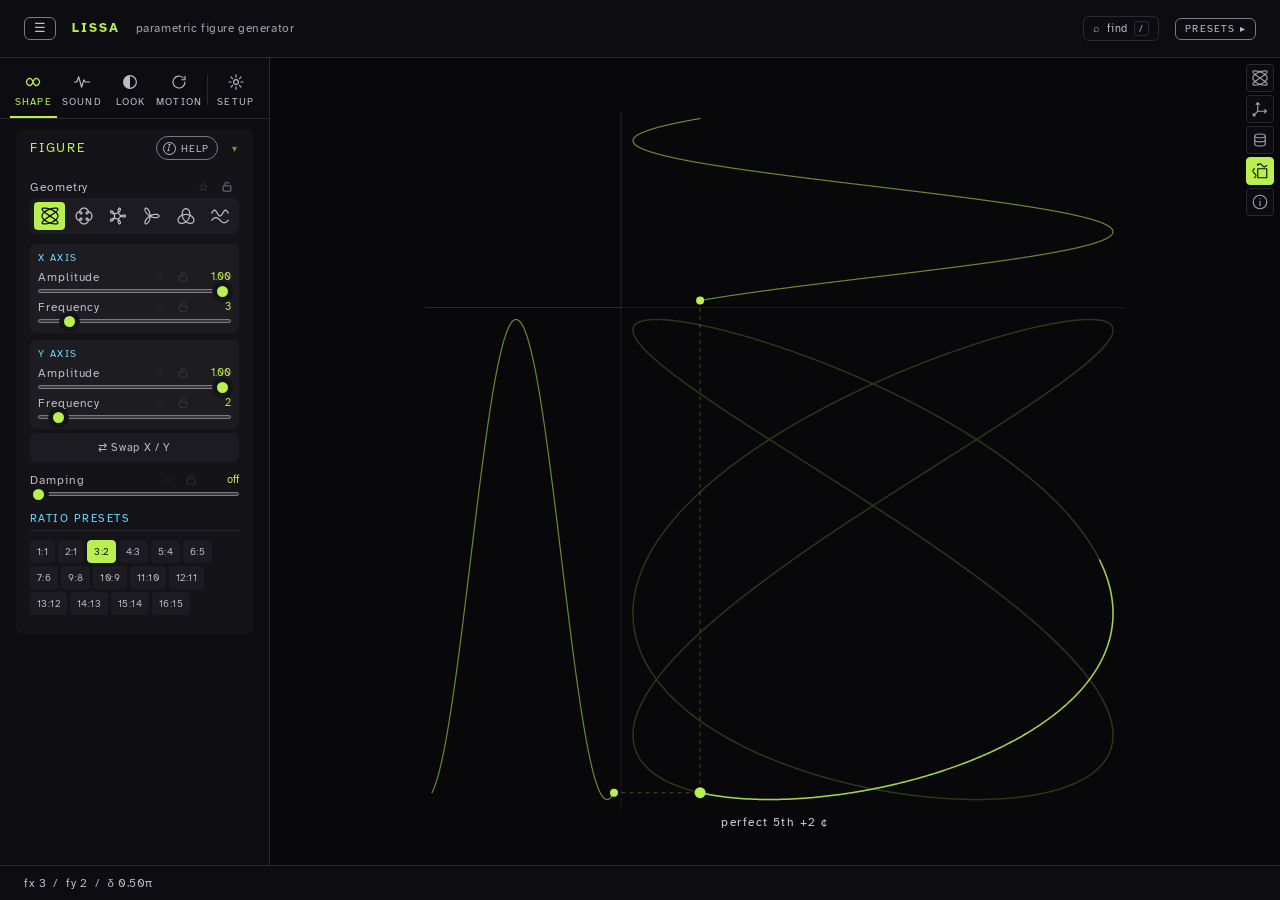
==== commit f1930380: "Interference third source, uncropped relief, narrow-layout fixes Interference - Z frequency (0 = off" ====
--- a/index.html
+++ b/index.html
@@ -311,15 +311,17 @@
   /* ── Automation dock (/automate) ── */
   .auto-dock {
     position: absolute; left: 12px; right: 12px; bottom: 10px; z-index: 4;
-    height: var(--auto-h, 210px); display: grid; grid-template-rows: auto minmax(0, 1fr);
+    height: var(--auto-hh); display: grid; grid-template-rows: auto minmax(0, 1fr);
     background: rgba(13,13,17,0.94); border: 1px solid var(--border); border-radius: 6px;
     font-family: 'IBM Plex Mono', monospace; font-size: 11px; color: var(--label); overflow: hidden;
     pointer-events: auto;   /* the canvas area itself lets clicks through to the figure */
   }
   .auto-dock[hidden] { display: none; }
-  body.automate .pin-dock { bottom: calc(var(--auto-h, 210px) + 18px); }
-  body.automate #interval-label { bottom: calc(var(--auto-h, 210px) + 22px) !important; }
-  body.automate.has-dock #interval-label { bottom: calc(var(--auto-h, 210px) + var(--dock-h, 60px) + 26px) !important; }
+  /* The dock's drawn height: what the grip set, but never more than 45% of the screen. */
+  :root { --auto-hh: min(var(--auto-h, 210px), 45dvh); }
+  body.automate .pin-dock { bottom: calc(var(--auto-hh) + 18px); }
+  body.automate #interval-label { bottom: calc(var(--auto-hh) + 22px) !important; }
+  body.automate.has-dock #interval-label { bottom: calc(var(--auto-hh) + var(--dock-h, 60px) + 26px) !important; }
   .ad-grip { position: absolute; left: 0; right: 0; top: 0; height: 6px; cursor: ns-resize; touch-action: none; }
   .ad-head { display: flex; flex-wrap: wrap; align-items: center; gap: 6px 8px; padding: 7px 10px 6px; border-bottom: 1px solid var(--border); }
   .ad-btn { height: 26px; min-width: 26px; padding: 0 8px; border-radius: 4px; border: 1px solid var(--border); background: none; color: var(--text); font: inherit; cursor: pointer; display: inline-flex; align-items: center; justify-content: center; gap: 5px; }
@@ -1891,6 +1893,18 @@
 .pin-btn[aria-pressed="true"] { color: var(--accent); }
 .lock-btn[aria-pressed="true"] { color: var(--accent2); }
 .sidebar { gap: 10px; width: 270px; min-width: 270px; }
+/* …except stacked under the figure on a narrow portrait screen, where the panel
+   takes the full width (the rule above would otherwise pin it to 270px). */
+@media (max-width: 860px) and (orientation: portrait) {
+  .sidebar { width: auto; min-width: 0; }
+  /* The automation dock gets its own band under the figure instead of covering
+     a figure that already has under half the screen. */
+  body.automate .canvas-area {
+    height: calc(clamp(180px, min(46dvh, 94vw), 560px) + var(--auto-hh));
+    padding-bottom: calc(8px + var(--auto-hh));
+  }
+  body.automate .auto-dock { left: 8px; right: 8px; bottom: 6px; }
+}
 
 /* ── Accessibility ───────────────────────────────────────────────────────────
    Small text in Highlight 2 uses a lighter tint of it; fills, borders and
@@ -2060,6 +2074,14 @@
               <div class="param-header"><label>Falloff</label><span class="val" id="if-decay-val">0.30</span></div>
               <input type="range" id="if-decay" min="0" max="1" step="0.01" value="0.3">
             </div>
+            <div class="param-row">
+              <div class="param-header"><label>Z frequency</label><span class="val" id="if-fz-val">off</span></div>
+              <input type="range" id="if-fz" min="0" max="12" step="1" value="0" title="A third source, a sine at this frequency; 0 turns it off">
+            </div>
+            <div class="param-row">
+              <div class="param-header"><label>Z phase</label><span class="val" id="if-pz-val">0.00π</span></div>
+              <input type="range" id="if-pz" min="0" max="2" step="0.01" value="0">
+            </div>
           </div>
           <div class="adv-block" data-advgeo="10">
             <div class="vel-row"><span class="vel-label">Waterfall</span></div>
@@ -2089,7 +2111,7 @@
             </div>
           </div>
           <div class="info-text" data-info-label="advanced geometries">
-            <strong>Lissajous knot</strong> adds a third sine on depth: fx : fy : Z frequency picks the knot; drag to orbit. <strong>Guilloché</strong> repeats the counter-current rosette in turned, shrinking layers. <strong>Delay embedding</strong> plots the X+Y signal against itself one delay later (and two delays later in 3D). <strong>Interference</strong>: X and Y each radiate ripples from a point, and you can drag either point on the canvas; Wavelength is a frequency-1 wave's, so a higher frequency gives shorter ripples. Animate the phase to set them moving. <strong>Pattern</strong> maps where the two arrive in step (bright) and out of step (dark): hyperbolas when fx = fy, ovals otherwise. <strong>3D</strong> raises either one into a lit relief: drag the canvas to orbit (the sources can be moved in FLAT). <strong>Waterfall</strong> stacks the wave's history: every change to the sound adds a line at the front and pushes the older ones back (STEP: one line per settled change; SWEEP: a line every few frames while it changes). The phase scrolls every line sideways and never adds one. Typing <code>/modes</code> in the search hides these again.
+            <strong>Lissajous knot</strong> adds a third sine on depth: fx : fy : Z frequency picks the knot; drag to orbit. <strong>Guilloché</strong> repeats the counter-current rosette in turned, shrinking layers. <strong>Delay embedding</strong> plots the X+Y signal against itself one delay later (and two delays later in 3D). <strong>Interference</strong>: X and Y each radiate ripples from a point, and you can drag either point on the canvas; Wavelength is a frequency-1 wave's, so a higher frequency gives shorter ripples. Animate the phase to set them moving. <strong>Pattern</strong> maps where the two arrive in step (bright) and out of step (dark): hyperbolas when fx = fy, ovals otherwise. <strong>Z frequency</strong> adds a third source, a sine like the Lissajous knot's depth oscillator, which you can drag like the other two. <strong>3D</strong> raises either one into a lit relief: drag the canvas to orbit (the sources can be moved in FLAT). <strong>Waterfall</strong> stacks the wave's history: every change to the sound adds a line at the front and pushes the older ones back (STEP: one line per settled change; SWEEP: a line every few frames while it changes). The phase scrolls every line sideways and never adds one. Typing <code>/modes</code> in the search hides these again.
           </div>
         </div>
         <div class="info-text" data-info-label="figure geometry">
@@ -3221,6 +3243,10 @@
   ifAy: 0,
   ifBx: 0.15,      // interference: source B (the Y wave)
   ifBy: 0,
+  ifFz: 0,         // interference: third source Z, a sine at this frequency (0 = off)
+  ifPz: 0,         // interference: Z's phase, in π
+  ifCx: 0,         // interference: Z's position
+  ifCy: -0.3,
   ifLambda: 0.4,   // interference: wavelength of a frequency-1 wave, in half-widths
   ifDecay: 0.3,    // interference: amplitude falloff with distance
   ifView: 0,       // interference: 0 = moving ripples, 1 = still pattern (mean energy)
@@ -4063,14 +4089,19 @@
 const IF_RES_MAX = 560, IF_RES_MIN = 160, IF_LUT = 2048;
 let _ifCv = null, _ifCtx = null, _ifImg = null, _ifR = 0;
 let _ifP1 = null, _ifP2 = null, _ifW1 = null, _ifW2 = null, _ifGeoKey = '', _ifPatKey = '';
+let _ifP3 = null, _ifW3 = null;   // the third source (Z), when on
 const _ifLX = new Float32Array(IF_LUT + 1), _ifLY = new Float32Array(IF_LUT + 1);
 function hexRgb(hex) {
   const h = String(hex || '#000').replace('#', '');
   const f = h.length === 3 ? h.split('').map(c => c + c).join('') : h.slice(0, 6);
   return [0, 2, 4].map(i => parseInt(f.slice(i, i + 2), 16) || 0);
 }
+// Two sources, or three when Z is on.
+function ifZOn() { return Math.round(params.ifFz || 0) > 0; }
 function ifSources() {
-  return [[params.ifAx ?? -0.15, params.ifAy ?? 0], [params.ifBx ?? 0.15, params.ifBy ?? 0]];
+  const s = [[params.ifAx ?? -0.15, params.ifAy ?? 0], [params.ifBx ?? 0.15, params.ifBy ?? 0]];
+  if (ifZOn()) s.push([params.ifCx ?? 0, params.ifCy ?? -0.3]);
+  return s;
 }
 // The field itself, at R×R points over the box: the signed wave s in −1..1 for
 // WAVE, the in-step map e in 0..1 for PATTERN. Distances and weights are cached
@@ -4082,6 +4113,7 @@
     _ifCtx = _ifCv.getContext('2d'); _ifImg = _ifCtx.createImageData(R, R);
     _ifP1 = new Float32Array(R * R); _ifP2 = new Float32Array(R * R);
     _ifW1 = new Float32Array(R * R); _ifW2 = new Float32Array(R * R);
+    _ifP3 = new Float32Array(R * R); _ifW3 = new Float32Array(R * R);
     _ifVal = new Float32Array(R * R);
     _ifGeoKey = _ifPatKey = '';
   }
@@ -4093,9 +4125,10 @@
   }
   _ifLX[IF_LUT] = _ifLX[0]; _ifLY[IF_LUT] = _ifLY[0];
   const { fx, fy } = params, z = Math.max(0.05, zoom || 1);
-  const [[ax, ay], [bx, by]] = ifSources();
+  const src = ifSources(), [[ax, ay], [bx, by]] = src;
+  const zOn = src.length > 2, fz = zOn ? Math.round(params.ifFz) : 0, [cx, cy] = zOn ? src[2] : [0, 0];
   const lam = Math.max(0.01, params.ifLambda ?? 0.4), decay = (params.ifDecay ?? 0.3) * 6;
-  const geoKey = [R, z, ax, ay, bx, by, fx, fy, lam, decay].join();
+  const geoKey = [R, z, ax, ay, bx, by, fx, fy, lam, decay].join() + (zOn ? '|' + [fz, cx, cy].join() : '');
   const N = R * R;
   if (geoKey !== _ifGeoKey) {
     _ifGeoKey = geoKey; _ifPatKey = '';
@@ -4105,8 +4138,17 @@
       for (let px = 0; px < R; px++, p++) {
         const u = ((px + 0.5) / R * 2 - 1) / z;
         const r1 = Math.hypot(u - ax, v - ay), r2 = Math.hypot(u - bx, v - by);
-        const a1 = 1 / (1 + decay * r1), a2 = 1 / (1 + decay * r2), n = a1 + a2;
-        _ifP1[p] = kx * r1; _ifP2[p] = ky * r2; _ifW1[p] = a1 / n; _ifW2[p] = a2 / n;
+        const a1 = 1 / (1 + decay * r1), a2 = 1 / (1 + decay * r2);
+        if (!zOn) {
+          const n = a1 + a2;
+          _ifP1[p] = kx * r1; _ifP2[p] = ky * r2; _ifW1[p] = a1 / n; _ifW2[p] = a2 / n;
+        } else {
+          // Z: a plain sine at fz, like the Lissajous knot's depth oscillator. Its
+          // phase lag is kept in cycles (fz / λ per unit distance).
+          const r3 = Math.hypot(u - cx, v - cy), a3 = 1 / (1 + decay * r3), n = a1 + a2 + a3;
+          _ifP1[p] = kx * r1; _ifP2[p] = ky * r2; _ifP3[p] = fz / lam * r3;
+          _ifW1[p] = a1 / n; _ifW2[p] = a2 / n; _ifW3[p] = a3 / n;
+        }
       }
     }
   }
@@ -4115,6 +4157,10 @@
   if (!pattern) {
     const t = phase / 2 * IF_LUT, tx = fx * t, ty = fy * t;   // δπ as a share of one cycle
     for (let p = 0; p < N; p++) _ifVal[p] = _ifW1[p] * lerp(_ifLX, tx - _ifP1[p]) + _ifW2[p] * lerp(_ifLY, ty - _ifP2[p]);
+    if (zOn) {
+      const tz = fz * phase / 2, pz = (params.ifPz || 0) * Math.PI;
+      for (let p = 0; p < N; p++) _ifVal[p] += _ifW3[p] * Math.sin(TAU * (tz - _ifP3[p]) + pz);
+    }
     _ifPatKey = '';
   } else {
     // Where the two arrive in step (bright) and out of step (dark): the phase
@@ -4122,7 +4168,18 @@
     // fx = fy this is the still interference pattern, hyperbolas round the two
     // sources; with different frequencies it is the family of ovals along which
     // the two keep a fixed phase relation, at the current δ.
-    const patKey = geoKey + '|' + phase.toFixed(4);
+    const patKey = geoKey + '|' + phase.toFixed(4) + (zOn ? '|' + (params.ifPz || 0) : '');
+    if (patKey !== _ifPatKey && zOn) {
+      // Three sources: |Σ wₖ·e^{iφₖ}|², the same in-step measure over three phasors.
+      _ifPatKey = patKey;
+      const T = phase / 2 * TAU, pz = (params.ifPz || 0) * Math.PI, k = TAU / IF_LUT;
+      for (let p = 0; p < N; p++) {
+        const f1 = fx * T - _ifP1[p] * k, f2 = fy * T - _ifP2[p] * k, f3 = fz * T - _ifP3[p] * TAU + pz;
+        const re = _ifW1[p] * Math.cos(f1) + _ifW2[p] * Math.cos(f2) + _ifW3[p] * Math.cos(f3);
+        const im = _ifW1[p] * Math.sin(f1) + _ifW2[p] * Math.sin(f2) + _ifW3[p] * Math.sin(f3);
+        _ifVal[p] = re * re + im * im;
+      }
+    }
     if (patKey !== _ifPatKey) {
       _ifPatKey = patKey;
       const dt = (fx - fy) * phase / 2 * TAU;
@@ -4133,7 +4190,7 @@
       }
     }
   }
-  return { pattern, z, sources: [[ax, ay], [bx, by]] };
+  return { pattern, z, sources: src };
 }
 // The relief's height at a field point: the wave itself, or the in-step map
 // stretched to −1..1.
@@ -4186,7 +4243,7 @@
     g.beginPath(); g.arc(x, y, r, 0, TAU); g.fill();
     g.beginPath(); g.arc(x, y, r * 2.6, 0, TAU); g.stroke();
     g.font = `${Math.max(10, Math.round(w * 0.016))}px 'IBM Plex Mono', monospace`;
-    g.fillText(i ? 'Y' : 'X', x + r * 3.4, y - r * 2);
+    g.fillText('XYZ'[i], x + r * 3.4, y - r * 2);
   });
   g.restore();
 }
@@ -4255,7 +4312,8 @@
 function drawIfRelief(g, w, h, phase, zoom) {
   const G = ifrGL(); if (!G) return false;
   const gl = G.gl, M = IFR_M, dpr = viewDpr || 1;
-  const F = ifField(M, phase, zoom), V = _ifVal, D = G.data;
+  // The slab always carries the whole field; zoom scales the slab itself (below).
+  const F = ifField(M, phase, 1), V = _ifVal, D = G.data;
   const H = ifReliefH(), step = 2 / M;
   const zAt = (i, j) => H * ifHeight(V[j * M + i], F.pattern);
   // Surface. World: x right, y up (the field's v points down the screen), z up.
@@ -4283,13 +4341,23 @@
       D.set([ex, ey, base, nrm[0], nrm[1], 0], o); o += 6;
     }
   });
+  // Render over the target's whole drawable area, not just the box, so a turned
+  // or zoomed slab can spill past the box's edges like every other figure does.
+  // left/top/right/bottom are in box units; the box keeps its place via `A`.
+  const TF = g.getTransform(), ux = Math.abs(TF.a) || 1, uy = Math.abs(TF.d) || 1, cvW = g.canvas.width, cvH = g.canvas.height;
+  let left = Math.max(-2 * w, Math.min(0, -TF.e / ux)), right = Math.min(3 * w, Math.max(w, (cvW - TF.e) / ux));
+  let top = Math.max(-2 * h, Math.min(0, -TF.f / uy)), bottom = Math.min(3 * h, Math.max(h, (cvH - TF.f) / uy));
+  if (!Number.isFinite(left + right + top + bottom)) { left = 0; right = w; top = 0; bottom = h; }
+  const RW = right - left, RH = bottom - top, px = Math.min(ux, 4096 / Math.max(RW, RH));   // device pixels per box unit
+  const W = Math.max(2, Math.round(RW * px)), Hh = Math.max(2, Math.round(RH * px));
+  if (G.cv.width !== W || G.cv.height !== Hh) { G.cv.width = W; G.cv.height = Hh; }
+  const A = new Float32Array([w / RW, 0, 0, 0, 0, h / RH, 0, 0, 0, 0, 1, 0,
+    (w / 2 - left) / RW * 2 - 1, 1 - (h / 2 - top) / RH * 2, 0, 1]);
   // Camera.
-  const W = Math.max(2, Math.round(w * dpr)), Hh = Math.max(2, Math.round(h * dpr));
-  if (G.cv.width !== W || G.cv.height !== Hh) { G.cv.width = W; G.cv.height = Hh; }
   const yaw = (params.rotateAngle || 0) * Math.PI / 180;
   const pitch = Math.max(0, Math.min(85, 55 + (params.tiltAngle || 0))) * Math.PI / 180;
   const fov = 35 * Math.PI / 180, f = 1 / Math.tan(fov / 2), dist = 1.12 * f + 0.35, near = 0.1, far = 20;
-  const P = new Float32Array([f * Hh / W, 0, 0, 0, 0, f, 0, 0, 0, 0, (far + near) / (near - far), -1, 0, 0, 2 * far * near / (near - far), 0]);
+  const P = m4mul(A, new Float32Array([f * h / w, 0, 0, 0, 0, f, 0, 0, 0, 0, (far + near) / (near - far), -1, 0, 0, 2 * far * near / (near - far), 0]));
   const cz = Math.cos(yaw), sz = Math.sin(yaw), cx = Math.cos(-pitch), sx = Math.sin(-pitch);
   const Rz = new Float32Array([cz, sz, 0, 0, -sz, cz, 0, 0, 0, 0, 1, 0, 0, 0, 0, 1]);
   const Rx = new Float32Array([1, 0, 0, 0, 0, cx, sx, 0, 0, -sx, cx, 0, 0, 0, 0, 1]);
@@ -4316,7 +4384,7 @@
   gl.drawElements(gl.TRIANGLES, G.nIdx, gl.UNSIGNED_INT, 0);
   g.save();
   g.imageSmoothingEnabled = true;
-  g.drawImage(G.cv, 0, 0, w, h);
+  g.drawImage(G.cv, left, top, RW, RH);
   g.restore();
   return true;
 }
@@ -4458,7 +4526,9 @@
 window.addEventListener('pointermove', e => {
   if (ifDrag && e.pointerId === ifDrag.id) {
     const [u, v] = ifPointerBox(e), c = x => Math.max(-1.5, Math.min(1.5, x));
-    if (ifDrag.i === 0) { params.ifAx = c(u); params.ifAy = c(v); } else { params.ifBx = c(u); params.ifBy = c(v); }
+    if (ifDrag.i === 0) { params.ifAx = c(u); params.ifAy = c(v); }
+    else if (ifDrag.i === 1) { params.ifBx = c(u); params.ifBy = c(v); }
+    else { params.ifCx = c(u); params.ifCy = c(v); }
     e.preventDefault();
     return;
   }
@@ -7271,8 +7341,10 @@
   const padY = parseFloat(cs.paddingTop) + parseFloat(cs.paddingBottom);
   const size = Math.max(80, Math.min(r.width - padX, r.height - padY, 700));
   figBox.size = size;
-  figBox.x = r.left + (r.width - size) / 2;
-  figBox.y = r.top + (r.height - size) / 2;
+  // Centred in the content box (the padding can be uneven: on a phone the
+  // automation dock takes a band at the bottom of the area).
+  figBox.x = r.left + parseFloat(cs.paddingLeft) + (r.width - padX - size) / 2;
+  figBox.y = r.top + parseFloat(cs.paddingTop) + (r.height - padY - size) / 2;
   waveBox.x = r.left + parseFloat(cs.paddingLeft);
   waveBox.y = r.top + parseFloat(cs.paddingTop);
   waveBox.w = size;
@@ -8703,6 +8775,8 @@
   ['if-decay',   'ifDecay',   v => v.toFixed(2)],
   ['if-relief',  'ifRelief',  v => (+v).toFixed(2)],
   ['if-light',   'ifLight',   v => Math.round(v) + '°'],
+  ['if-fz',      'ifFz',      v => Math.round(v) ? String(Math.round(v)) : 'off'],
+  ['if-pz',      'ifPz',      v => (+v).toFixed(2) + 'π'],
   ['wf-lines',   'wfLines',   v => String(Math.round(v))],
   ['wf-height',  'wfHeight',  v => (+v).toFixed(1)],
 ];
@@ -8712,7 +8786,7 @@
   el.addEventListener('input', () => { params[key] = +el.value; if (out) out.textContent = fmt(+el.value); clearTrail(); });
 });
 document.getElementById('if-reset').addEventListener('click', () => {
-  ['ifAx', 'ifAy', 'ifBx', 'ifBy'].forEach(k => { params[k] = PARAM_DEFAULTS[k]; });
+  ['ifAx', 'ifAy', 'ifBx', 'ifBy', 'ifCx', 'ifCy'].forEach(k => { params[k] = PARAM_DEFAULTS[k]; });
 });
 function setEmbDim(m) {
   m = Math.round(+m) === 3 ? 3 : 2;
@@ -12017,7 +12091,7 @@
 }
 function paintPlayhead() {
   const ph = document.getElementById('ad-playhead'), svg = ph && ph.ownerSVGElement;
-  if (ph && svg) { const x = AT.u * (+svg.getAttribute('width')); ph.setAttribute('x1', x); ph.setAttribute('x2', x); }
+  if (ph && svg) { const x = (+svg.dataset.x0 || 0) + AT.u * (+svg.dataset.tw || +svg.getAttribute('width')); ph.setAttribute('x1', x); ph.setAttribute('x2', x); }
   const pos = document.getElementById('ad-pos');
   if (pos) {
     const beats = AT.u * AUTO.bars * 4;
@@ -12042,7 +12116,7 @@
     e.preventDefault(); grip.setPointerCapture(e.pointerId);
     const y0 = e.clientY, h0 = AUTO.dockH;
     grip.onpointermove = ev => { AUTO.dockH = Math.max(120, Math.min(window.innerHeight * 0.6, h0 - (ev.clientY - y0))); document.body.style.setProperty('--auto-h', AUTO.dockH + 'px'); };
-    grip.onpointerup = () => { grip.onpointermove = null; grip.onpointerup = null; autoSave(); buildAutoTimeline(); };
+    grip.onpointerup = () => { grip.onpointermove = null; grip.onpointerup = null; autoSave(); buildAutoTimeline(); resize(); };
   });
   const head = el('div', { class: 'ad-head' });
   const rew = el('button', { type: 'button', class: 'ad-btn', 'aria-label': 'Back to bar 1', title: 'Back to bar 1' }); rew.innerHTML = AD_ICON.rew;
@@ -12103,19 +12177,20 @@
   // Timeline.
   const NS = 'http://www.w3.org/2000/svg', mk = (t, a) => { const e = document.createElementNS(NS, t); for (const k in a) e.setAttribute(k, a[k]); return e; };
   const svg = mk('svg', { width: W, height: H, viewBox: `0 0 ${W} ${H}`, role: 'group', 'aria-label': 'Automation timeline' });
-  const bars = AUTO.bars, bw = W / bars, grid = 'rgba(255,255,255,0.07)', tick = 'rgba(255,255,255,0.16)';
+  const X0 = 8, TW = W - 16;   // inset, so the end points can be grabbed
+  const bars = AUTO.bars, bw = TW / bars, grid = 'rgba(255,255,255,0.07)', tick = 'rgba(255,255,255,0.16)';
   for (let i = 0; i <= bars; i++) {
-    svg.appendChild(mk('line', { x1: i * bw, y1: 0, x2: i * bw, y2: H, stroke: grid }));
-    for (let q = 1; q < 4 && i < bars; q++) svg.appendChild(mk('line', { x1: i * bw + q * bw / 4, y1: AD_RULER - 5, x2: i * bw + q * bw / 4, y2: AD_RULER, stroke: tick }));
-    if (i < bars) { const t = mk('text', { x: i * bw + 5, y: 15, fill: 'currentColor', 'font-size': 10 }); t.textContent = String(i + 1); svg.appendChild(t); }
+    svg.appendChild(mk('line', { x1: X0 + i * bw, y1: 0, x2: X0 + i * bw, y2: H, stroke: grid }));
+    for (let q = 1; q < 4 && i < bars; q++) svg.appendChild(mk('line', { x1: X0 + i * bw + q * bw / 4, y1: AD_RULER - 5, x2: X0 + i * bw + q * bw / 4, y2: AD_RULER, stroke: tick }));
+    if (i < bars) { const t = mk('text', { x: X0 + i * bw + 5, y: 15, fill: 'currentColor', 'font-size': 10 }); t.textContent = String(i + 1); svg.appendChild(t); }
   }
   const ruler = mk('rect', { x: 0, y: 0, width: W, height: AD_RULER, fill: 'transparent', style: 'cursor:pointer' });
-  ruler.addEventListener('pointerdown', e => { const r = svg.getBoundingClientRect(); autoSeek((e.clientX - r.left) / W); });
+  ruler.addEventListener('pointerdown', e => { const r = svg.getBoundingClientRect(); autoSeek((e.clientX - r.left - X0) / TW); });
   svg.appendChild(ruler);
   for (let j = 0; j <= AUTO.lanes.length; j++) svg.appendChild(mk('line', { x1: 0, y1: AD_RULER + j * AD_LANE_H, x2: W, y2: AD_RULER + j * AD_LANE_H, stroke: grid }));
   // Pads.
   AUTO.pads.forEach((p, i) => {
-    const x = p.start * bw, w = Math.max(10, p.len * bw), y = AD_RULER + 5, h = AD_LANE_H - 10;
+    const x = X0 + p.start * bw, w = Math.max(10, p.len * bw), y = AD_RULER + 5, h = AD_LANE_H - 10;
     const g = mk('g', { tabindex: 0, role: 'button', style: 'cursor:grab', 'aria-label': `${p.name} at bar ${(p.start + 1).toFixed(2)}, ${p.len} bars. Enter recalls it, Delete removes it.` });
     g.appendChild(mk('rect', { x: x + 1, y, width: w - 2, height: h, rx: 4, fill: accent, 'fill-opacity': AT.sel === i ? 0.95 : 0.6, stroke: AT.sel === i ? '#fff' : 'none', 'stroke-width': 1.5 }));
     if (p.morph > 0) g.appendChild(mk('path', { d: `M${x + 1} ${y + h} L${x + Math.min(w - 2, p.morph * bw)} ${y} L${x + Math.min(w - 2, p.morph * bw)} ${y + h} Z`, fill: '#000', 'fill-opacity': 0.22 }));
@@ -12151,25 +12226,26 @@
     const bg = mk('rect', { x: 0, y: top, width: W, height: AD_LANE_H, fill: 'transparent', style: 'cursor:copy' });
     bg.addEventListener('pointerdown', e => {
       const r = svg.getBoundingClientRect();
-      l.pts.push([(e.clientX - r.left) / W, laneClamp(key, fromY(e.clientY - r.top))]);
+      l.pts.push([Math.max(0, Math.min(1, (e.clientX - r.left - X0) / TW)), laneClamp(key, fromY(e.clientY - r.top))]);
       l.pts.sort((a, b) => a[0] - b[0]); buildAutoTimeline(); autoSave();
     });
     svg.appendChild(bg);
-    const d = 'M0 ' + y(l.pts[0][1]).toFixed(1) + l.pts.map(([u, v]) => 'L' + (u * W).toFixed(1) + ' ' + y(v).toFixed(1)).join('') + 'L' + W + ' ' + y(l.pts[l.pts.length - 1][1]).toFixed(1);
+    const d = 'M0 ' + y(l.pts[0][1]).toFixed(1) + l.pts.map(([u, v]) => 'L' + (X0 + u * TW).toFixed(1) + ' ' + y(v).toFixed(1)).join('') + 'L' + W + ' ' + y(l.pts[l.pts.length - 1][1]).toFixed(1);
     svg.appendChild(mk('path', { d: d + `L${W} ${top + AD_LANE_H}L0 ${top + AD_LANE_H}Z`, fill: accent, 'fill-opacity': 0.1, 'pointer-events': 'none' }));
     svg.appendChild(mk('path', { d, fill: 'none', stroke: accent, 'stroke-width': 1.6, 'pointer-events': 'none' }));
     l.pts.forEach((pt, k) => {
-      const c = mk('circle', { cx: pt[0] * W, cy: y(pt[1]), r: 4.5, fill: '#0c0c0e', stroke: accent, 'stroke-width': 1.6, style: 'cursor:grab' });
+      const c = mk('circle', { cx: X0 + pt[0] * TW, cy: y(pt[1]), r: 4.5, fill: '#0c0c0e', stroke: accent, 'stroke-width': 1.6, style: 'cursor:grab' });
       c.addEventListener('pointerdown', e => {
         e.preventDefault(); e.stopPropagation(); c.setPointerCapture(e.pointerId);
         const r = svg.getBoundingClientRect();
-        c.onpointermove = ev => { pt[0] = Math.max(0, Math.min(1, (ev.clientX - r.left) / W)); pt[1] = laneClamp(key, fromY(ev.clientY - r.top)); c.setAttribute('cx', pt[0] * W); c.setAttribute('cy', y(pt[1])); };
+        c.onpointermove = ev => { pt[0] = Math.max(0, Math.min(1, (ev.clientX - r.left - X0) / TW)); pt[1] = laneClamp(key, fromY(ev.clientY - r.top)); c.setAttribute('cx', X0 + pt[0] * TW); c.setAttribute('cy', y(pt[1])); };
         c.onpointerup = () => { c.onpointermove = null; c.onpointerup = null; l.pts.sort((a, b) => a[0] - b[0]); buildAutoTimeline(); autoSave(); };
       });
       c.addEventListener('dblclick', e => { e.stopPropagation(); if (l.pts.length > 1) { l.pts.splice(k, 1); buildAutoTimeline(); autoSave(); } });
       svg.appendChild(c);
     });
   });
+  svg.dataset.x0 = X0; svg.dataset.tw = TW;
   svg.appendChild(mk('line', { id: 'ad-playhead', x1: 0, y1: 0, x2: 0, y2: H, stroke: '#ff8c7a', 'stroke-width': 1.5, 'pointer-events': 'none' }));
   lanesEl.textContent = ''; lanesEl.appendChild(svg);
   paintPlayhead();
@@ -12182,6 +12258,7 @@
   const dock = document.getElementById('auto-dock');
   if (dock) dock.hidden = !autoOn;
   if (!autoOn) setAutoPlaying(false);
+  if (typeof resize === 'function' && typeof canvas !== 'undefined') resize();   // the phone layout gives the dock its own band
   if (autoOn) {
     // First visit with nothing saved: one example lane, so the dock shows what it does.
     if (!AUTO.lanes.length && !AUTO.pads.length && !localStorage.getItem(AUTO_KEY)) {
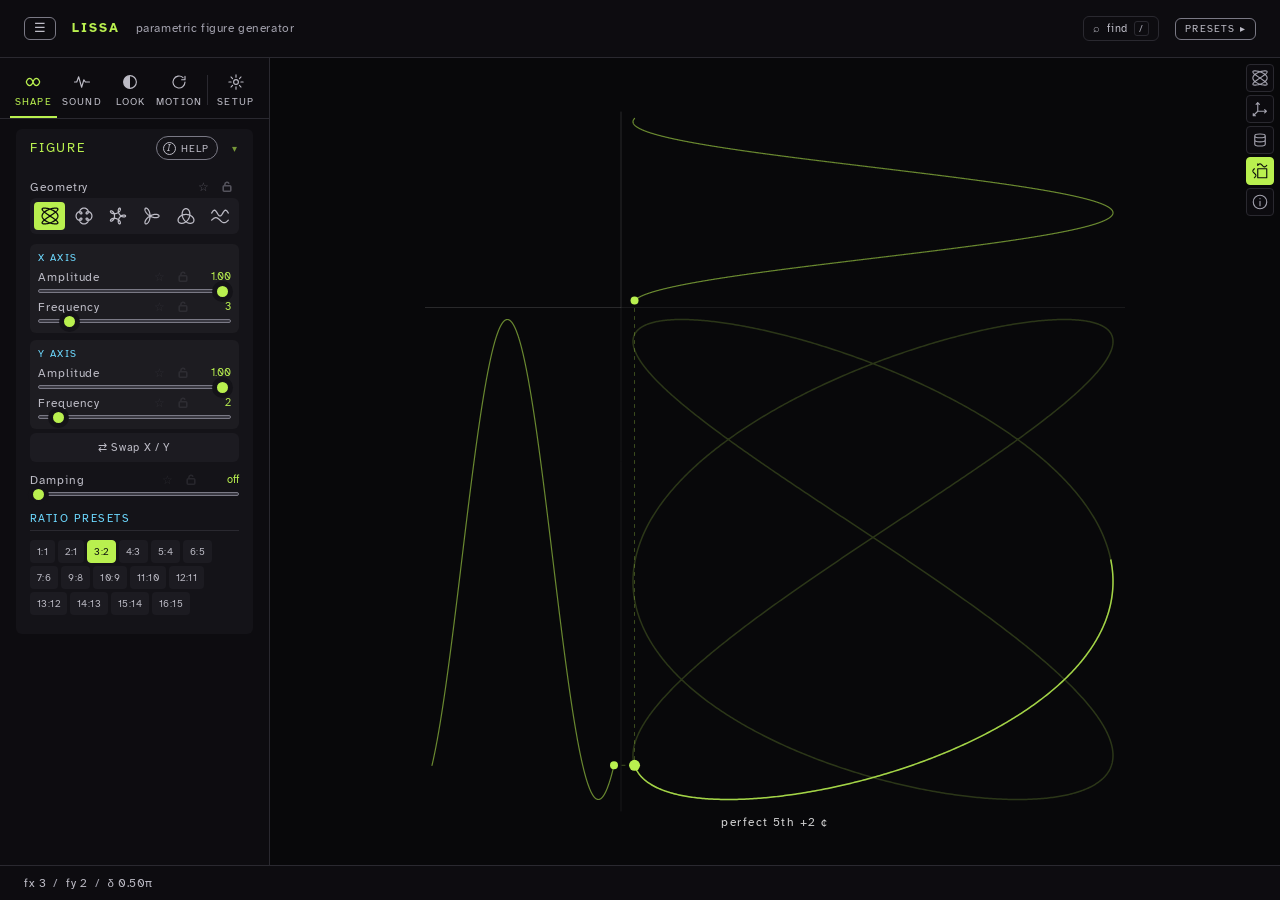
==== commit a32ed80c: "Interference: round plate, globe, taper, amplitude as height - Plate shape SQUARE / ROUND / GLOBE.  " ====
--- a/index.html
+++ b/index.html
@@ -204,7 +204,7 @@
     content: ''; position: absolute; left: -5px; top: 9px; bottom: 11px; width: 1px; background: var(--border);
   }
   .tab-panel { display: flex; flex-direction: column; gap: 16px; }
-  .tab-panel[hidden], .sidebar .section[hidden], .view-tg[hidden], .adv-only[hidden], .adv-block[hidden], #wf-layout-row[hidden], #if-3d-rows[hidden] { display: none !important; }
+  .tab-panel[hidden], .sidebar .section[hidden], .view-tg[hidden], .adv-only[hidden], .adv-block[hidden], #wf-layout-row[hidden], #if-3d-rows[hidden], #if-surf-row[hidden], #if-drag-row[hidden], #if-globe-rows[hidden], #if-globe-z[hidden] { display: none !important; }
   body.if-hover, body.if-hover * { cursor: grab; }
   body.if-dragging, body.if-dragging * { cursor: grabbing !important; user-select: none; }
   /* A control that cannot take effect in the current state is not shown (refreshVisibility). */
@@ -2048,7 +2048,12 @@
               <button class="wave-btn active" data-ifview="0" aria-pressed="true">WAVE</button>
               <button class="wave-btn" data-ifview="1" aria-pressed="false">PATTERN</button>
             </div>
-            <div class="wave-toggle" style="margin-bottom:6px" role="group" aria-label="Interference surface">
+            <div class="wave-toggle" style="margin-bottom:6px" role="group" aria-label="Interference plate shape">
+              <button class="wave-btn active" data-ifshape="0" aria-pressed="true">SQUARE</button>
+              <button class="wave-btn" data-ifshape="1" aria-pressed="false">ROUND</button>
+              <button class="wave-btn" data-ifshape="2" aria-pressed="false" title="The waves spread over a sphere; drag the canvas to turn it">GLOBE</button>
+            </div>
+            <div class="wave-toggle" id="if-surf-row" style="margin-bottom:6px" role="group" aria-label="Interference surface">
               <button class="wave-btn active" data-ifsurf="0" aria-pressed="true">FLAT</button>
               <button class="wave-btn" data-ifsurf="1" aria-pressed="false" title="The field as a lit height map; drag the canvas to orbit">3D</button>
             </div>
@@ -2062,7 +2067,17 @@
                 <input type="range" id="if-light" min="0" max="360" step="1" value="135">
               </div>
             </div>
-            <div class="param-row">
+            <div id="if-globe-rows" hidden>
+              <div class="param-row"><div class="param-header"><label>X latitude</label><span class="val" id="if-xlat-val">0°</span></div><input type="range" id="if-xlat" min="-90" max="90" step="1" value="0"></div>
+              <div class="param-row"><div class="param-header"><label>X longitude</label><span class="val" id="if-xlon-val">-35°</span></div><input type="range" id="if-xlon" min="-180" max="180" step="1" value="-35"></div>
+              <div class="param-row"><div class="param-header"><label>Y latitude</label><span class="val" id="if-ylat-val">0°</span></div><input type="range" id="if-ylat" min="-90" max="90" step="1" value="0"></div>
+              <div class="param-row"><div class="param-header"><label>Y longitude</label><span class="val" id="if-ylon-val">35°</span></div><input type="range" id="if-ylon" min="-180" max="180" step="1" value="35"></div>
+              <div id="if-globe-z" hidden>
+                <div class="param-row"><div class="param-header"><label>Z latitude</label><span class="val" id="if-zlat-val">45°</span></div><input type="range" id="if-zlat" min="-90" max="90" step="1" value="45"></div>
+                <div class="param-row"><div class="param-header"><label>Z longitude</label><span class="val" id="if-zlon-val">0°</span></div><input type="range" id="if-zlon" min="-180" max="180" step="1" value="0"></div>
+              </div>
+            </div>
+            <div class="param-row" id="if-drag-row">
               <div class="param-header"><label>Sources</label><span class="val">drag the dots</span></div>
               <button class="btn-outline" type="button" id="if-reset" style="width:100%;margin-top:4px">Reset positions</button>
             </div>
@@ -2073,6 +2088,10 @@
             <div class="param-row">
               <div class="param-header"><label>Falloff</label><span class="val" id="if-decay-val">0.30</span></div>
               <input type="range" id="if-decay" min="0" max="1" step="0.01" value="0.3">
+            </div>
+            <div class="param-row">
+              <div class="param-header"><label>Taper</label><span class="val" id="if-taper-val">off</span></div>
+              <input type="range" id="if-taper" min="0" max="1" step="0.01" value="0" title="Waves die away with distance from their emitter, leaving the plate flat">
             </div>
             <div class="param-row">
               <div class="param-header"><label>Z frequency</label><span class="val" id="if-fz-val">off</span></div>
@@ -2111,7 +2130,7 @@
             </div>
           </div>
           <div class="info-text" data-info-label="advanced geometries">
-            <strong>Lissajous knot</strong> adds a third sine on depth: fx : fy : Z frequency picks the knot; drag to orbit. <strong>Guilloché</strong> repeats the counter-current rosette in turned, shrinking layers. <strong>Delay embedding</strong> plots the X+Y signal against itself one delay later (and two delays later in 3D). <strong>Interference</strong>: X and Y each radiate ripples from a point, and you can drag either point on the canvas; Wavelength is a frequency-1 wave's, so a higher frequency gives shorter ripples. Animate the phase to set them moving. <strong>Pattern</strong> maps where the two arrive in step (bright) and out of step (dark): hyperbolas when fx = fy, ovals otherwise. <strong>Z frequency</strong> adds a third source, a sine like the Lissajous knot's depth oscillator, which you can drag like the other two. <strong>3D</strong> raises either one into a lit relief: drag the canvas to orbit (the sources can be moved in FLAT). <strong>Waterfall</strong> stacks the wave's history: every change to the sound adds a line at the front and pushes the older ones back (STEP: one line per settled change; SWEEP: a line every few frames while it changes). The phase scrolls every line sideways and never adds one. Typing <code>/modes</code> in the search hides these again.
+            <strong>Lissajous knot</strong> adds a third sine on depth: fx : fy : Z frequency picks the knot; drag to orbit. <strong>Guilloché</strong> repeats the counter-current rosette in turned, shrinking layers. <strong>Delay embedding</strong> plots the X+Y signal against itself one delay later (and two delays later in 3D). <strong>Interference</strong>: X and Y each radiate ripples from a point, and you can drag either point on the canvas; Wavelength is a frequency-1 wave's, so a higher frequency gives shorter ripples. Animate the phase to set them moving. <strong>Pattern</strong> maps where the two arrive in step (bright) and out of step (dark): hyperbolas when fx = fy, ovals otherwise. <strong>Round</strong> and <strong>Globe</strong> change the plate; on the globe the waves travel over the sphere and its sources are placed by latitude and longitude. <strong>Taper</strong> lets each wave die away with distance, so the plate settles flat; each wave's height follows its axis Amplitude. <strong>Z frequency</strong> adds a third source, a sine like the Lissajous knot's depth oscillator, which you can drag like the other two. <strong>3D</strong> raises either one into a lit relief: drag the canvas to orbit (the sources can be moved in FLAT). <strong>Waterfall</strong> stacks the wave's history: every change to the sound adds a line at the front and pushes the older ones back (STEP: one line per settled change; SWEEP: a line every few frames while it changes). The phase scrolls every line sideways and never adds one. Typing <code>/modes</code> in the search hides these again.
           </div>
         </div>
         <div class="info-text" data-info-label="figure geometry">
@@ -3243,6 +3262,11 @@
   ifAy: 0,
   ifBx: 0.15,      // interference: source B (the Y wave)
   ifBy: 0,
+  ifShape: 0,      // interference: 0 square plate, 1 round plate, 2 globe
+  ifTaper: 0,      // interference: waves flatten out with distance from their emitter (0..1)
+  ifXLat: 0, ifXLon: -35,   // globe: where X, Y and Z sit (degrees)
+  ifYLat: 0, ifYLon: 35,
+  ifZLat: 45, ifZLon: 0,
   ifFz: 0,         // interference: third source Z, a sine at this frequency (0 = off)
   ifPz: 0,         // interference: Z's phase, in π
   ifCx: 0,         // interference: Z's position
@@ -4107,6 +4131,15 @@
 // WAVE, the in-step map e in 0..1 for PATTERN. Distances and weights are cached
 // until the geometry changes, the PATTERN field until the geometry or δ does.
 let _ifVal = null;
+// One processed cycle of each wave; the extra last entry makes interpolation wrap.
+function ifFillLUT() {
+  for (let j = 0; j < IF_LUT; j++) {
+    const th = TAU * j / IF_LUT;
+    _ifLX[j] = processWave(th, th, waveTypeX, 'x');
+    _ifLY[j] = processWave(th, th, waveTypeY, 'y');
+  }
+  _ifLX[IF_LUT] = _ifLX[0]; _ifLY[IF_LUT] = _ifLY[0];
+}
 function ifField(R, phase, zoom) {
   if (R !== _ifR) {
     _ifR = R; _ifCv = document.createElement('canvas'); _ifCv.width = _ifCv.height = R;
@@ -4117,18 +4150,13 @@
     _ifVal = new Float32Array(R * R);
     _ifGeoKey = _ifPatKey = '';
   }
-  // One processed cycle of each wave; the extra last entry makes interpolation wrap.
-  for (let j = 0; j < IF_LUT; j++) {
-    const th = TAU * j / IF_LUT;
-    _ifLX[j] = processWave(th, th, waveTypeX, 'x');
-    _ifLY[j] = processWave(th, th, waveTypeY, 'y');
-  }
-  _ifLX[IF_LUT] = _ifLX[0]; _ifLY[IF_LUT] = _ifLY[0];
+  ifFillLUT();
   const { fx, fy } = params, z = Math.max(0.05, zoom || 1);
   const src = ifSources(), [[ax, ay], [bx, by]] = src;
   const zOn = src.length > 2, fz = zOn ? Math.round(params.ifFz) : 0, [cx, cy] = zOn ? src[2] : [0, 0];
   const lam = Math.max(0.01, params.ifLambda ?? 0.4), decay = (params.ifDecay ?? 0.3) * 6;
-  const geoKey = [R, z, ax, ay, bx, by, fx, fy, lam, decay].join() + (zOn ? '|' + [fz, cx, cy].join() : '');
+  const tp = ifTaperK(), amX = params.ax, amY = params.ay, mod = tp > 0 || amX !== 1 || amY !== 1;
+  const geoKey = [R, z, ax, ay, bx, by, fx, fy, lam, decay].join() + (zOn ? '|' + [fz, cx, cy].join() : '') + (mod ? '|' + [tp, amX, amY].join() : '');
   const N = R * R;
   if (geoKey !== _ifGeoKey) {
     _ifGeoKey = geoKey; _ifPatKey = '';
@@ -4148,6 +4176,12 @@
           const r3 = Math.hypot(u - cx, v - cy), a3 = 1 / (1 + decay * r3), n = a1 + a2 + a3;
           _ifP1[p] = kx * r1; _ifP2[p] = ky * r2; _ifP3[p] = fz / lam * r3;
           _ifW1[p] = a1 / n; _ifW2[p] = a2 / n; _ifW3[p] = a3 / n;
+        }
+        if (mod) {
+          // Amplitude sets each wave's height; the taper flattens a wave out with
+          // its distance from the emitter, so far from all three the plate is calm.
+          _ifW1[p] *= amX * Math.exp(-tp * r1); _ifW2[p] *= amY * Math.exp(-tp * r2);
+          if (zOn) _ifW3[p] *= Math.exp(-tp * Math.hypot(u - cx, v - cy));
         }
       }
     }
@@ -4196,6 +4230,9 @@
 // stretched to −1..1.
 function ifHeight(v, pattern) { return pattern ? 2 * v - 1 : v; }
 function ifRelief() { return Math.round(params.ifSurface) === 1; }
+function ifShape() { return Math.max(0, Math.min(2, Math.round(params.ifShape || 0))); }   // 0 square, 1 round, 2 globe
+function ifGlobe() { return ifShape() === 2; }
+function ifTaperK() { return Math.max(0, +params.ifTaper || 0) * 6; }
 // Relief height in world units. It scales with the shortest ripple wavelength, so
 // the swell keeps the same gentle proportion to its spacing at any frequency.
 function ifReliefH() {
@@ -4207,7 +4244,7 @@
   return [Math.cos(e) * Math.cos(a), Math.cos(e) * Math.sin(a), Math.sin(e)];
 }
 function drawInterference(g, w, h, phase, zoom) {
-  if (ifRelief() && drawIfRelief(g, w, h, phase, zoom)) return;
+  if ((ifRelief() || ifGlobe()) && drawIfRelief(g, w, h, phase, zoom)) return;
   const R = Math.max(IF_RES_MIN, Math.min(IF_RES_MAX, Math.round(w * (viewDpr || 1) * 0.6)));
   const F = ifField(R, phase, zoom), N = R * R, V = _ifVal;
   const bg = hexRgb(params.bgColor), fg = hexRgb(params.strokeColor), D = _ifImg.data;
@@ -4228,6 +4265,17 @@
     for (let p = 0, q = 0; p < N; p++, q += 4) paint(q, (V[p] + 1) / 2);
   } else {
     for (let p = 0, q = 0; p < N; p++, q += 4) paint(q, V[p]);
+  }
+  if (ifShape() === 1) {
+    // Round plate: outside the box's inscribed circle is background, the rim
+    // anti-aliased over about a pixel and a half.
+    const aa = 1.5 * 2 / R;
+    for (let py = 0, q = 0; py < R; py++) for (let px = 0; px < R; px++, q += 4) {
+      const d = Math.hypot((px + 0.5) / R * 2 - 1, (py + 0.5) / R * 2 - 1);
+      if (d < 1 - aa) continue;
+      const k = Math.max(0, Math.min(1, (1 - d) / aa));
+      D[q] = bg[0] + (D[q] - bg[0]) * k; D[q + 1] = bg[1] + (D[q + 1] - bg[1]) * k; D[q + 2] = bg[2] + (D[q + 2] - bg[2]) * k;
+    }
   }
   _ifCtx.putImageData(_ifImg, 0, 0);
   g.save();
@@ -4309,11 +4357,9 @@
   }
   return o;
 }
-function drawIfRelief(g, w, h, phase, zoom) {
-  const G = ifrGL(); if (!G) return false;
-  const gl = G.gl, M = IFR_M, dpr = viewDpr || 1;
-  // The slab always carries the whole field; zoom scales the slab itself (below).
-  const F = ifField(M, phase, 1), V = _ifVal, D = G.data;
+// Square slab: the M×M grid plus four walls (the original relief mesh).
+function ifSquareMesh(G, phase) {
+  const M = IFR_M, F = ifField(M, phase, 1), V = _ifVal, D = G.data;
   const H = ifReliefH(), step = 2 / M;
   const zAt = (i, j) => H * ifHeight(V[j * M + i], F.pattern);
   // Surface. World: x right, y up (the field's v points down the screen), z up.
@@ -4341,6 +4387,148 @@
       D.set([ex, ey, base, nrm[0], nrm[1], 0], o); o += 6;
     }
   });
+  return { data: D, ibo: G.ibo, n: G.nIdx };
+}
+// A mesh's index buffer, built once (the topology never changes, only heights).
+function ifMeshIbo(G, key, build) {
+  G.meshes = G.meshes || {};
+  if (!G.meshes[key]) {
+    const gl = G.gl, idx = build(), ibo = gl.createBuffer();
+    gl.bindBuffer(gl.ELEMENT_ARRAY_BUFFER, ibo);
+    gl.bufferData(gl.ELEMENT_ARRAY_BUFFER, new Uint32Array(idx), gl.STATIC_DRAW);
+    G.meshes[key] = { ibo, n: idx.length, data: null };
+  }
+  return G.meshes[key];
+}
+// Round plate: a polar mesh (centre + rings × segments) whose heights are read
+// bilinearly from the square field, with a cylindrical wall round the rim.
+const IFR_RINGS = 96, IFR_SEGS = 256;
+function ifRoundMesh(G, phase) {
+  const M = IFR_M, NR = IFR_RINGS, NS = IFR_SEGS;
+  const mesh = ifMeshIbo(G, 'round', () => {
+    const idx = [], ring = r => 1 + (r - 1) * NS;
+    for (let s = 0; s < NS; s++) idx.push(0, ring(1) + s, ring(1) + (s + 1) % NS);
+    for (let r = 1; r < NR; r++) for (let s = 0; s < NS; s++) {
+      const a = ring(r) + s, b = ring(r) + (s + 1) % NS, c = ring(r + 1) + s, d = ring(r + 1) + (s + 1) % NS;
+      idx.push(a, c, b, b, c, d);
+    }
+    const w0 = 1 + NR * NS;
+    for (let s = 0; s < NS; s++) { const t = w0 + 2 * s, u = w0 + 2 * ((s + 1) % NS); idx.push(t, u, t + 1, u, u + 1, t + 1); }
+    return idx;
+  });
+  if (!mesh.data) mesh.data = new Float32Array((1 + NR * NS + 2 * NS) * 6);
+  const F = ifField(M, phase, 1), V = _ifVal, D = mesh.data, H = ifReliefH(), step = 2 / M;
+  const hAt = (x, y) => {   // bilinear height at world (x, y)
+    let gx = (x + 1) / step - 0.5, gy = (1 - y) / step - 0.5;
+    gx = Math.max(0, Math.min(M - 1.001, gx)); gy = Math.max(0, Math.min(M - 1.001, gy));
+    const i = gx | 0, j = gy | 0, fx = gx - i, fy = gy - j, p = j * M + i;
+    const v = (V[p] * (1 - fx) + V[p + 1] * fx) * (1 - fy) + (V[p + M] * (1 - fx) + V[p + M + 1] * fx) * fy;
+    return H * ifHeight(v, F.pattern);
+  };
+  const put = (o, x, y) => {
+    const e = step, dzdx = (hAt(x + e, y) - hAt(x - e, y)) / (2 * e), dzdy = (hAt(x, y + e) - hAt(x, y - e)) / (2 * e), n = Math.hypot(dzdx, dzdy, 1);
+    D[o] = x; D[o + 1] = y; D[o + 2] = hAt(x, y); D[o + 3] = -dzdx / n; D[o + 4] = -dzdy / n; D[o + 5] = 1 / n;
+  };
+  const rMax = 1 - 0.5 * step;
+  put(0, 0, 0);
+  for (let r = 1, o = 6; r <= NR; r++) for (let s = 0; s < NS; s++, o += 6) {
+    const a = TAU * s / NS, rr = rMax * r / NR; put(o, rr * Math.cos(a), rr * Math.sin(a));
+  }
+  const base = -(H + 0.06);
+  for (let s = 0, o = (1 + NR * NS) * 6; s < NS; s++) {
+    const a = TAU * s / NS, c = Math.cos(a), sn = Math.sin(a), x = rMax * c, y = rMax * sn;
+    D.set([x, y, hAt(x, y), c, sn, 0], o); o += 6;
+    D.set([x, y, base, c, sn, 0], o); o += 6;
+  }
+  return { data: D, ibo: mesh.ibo, n: mesh.n };
+}
+// Globe: the waves spread over a sphere, measured along its surface (great-circle
+// angle), so ripples meeting on the far side interfere again. Sources sit at
+// latitude/longitude sliders. Same wave, falloff, taper and amplitude rules as
+// the plate; the surface rises and falls with the field.
+const IFG_LON = 256, IFG_LAT = 128;
+let _igKey = '', _igP = null, _igW = null, _igPos = null, _igVal = null;
+function ifGlobeSources() {
+  const s = [[params.ifXLat ?? 0, params.ifXLon ?? -35], [params.ifYLat ?? 0, params.ifYLon ?? 35]];
+  if (ifZOn()) s.push([params.ifZLat ?? 45, params.ifZLon ?? 0]);
+  return s.map(([la, lo]) => { const a = la * Math.PI / 180, b = lo * Math.PI / 180; return [Math.cos(a) * Math.cos(b), Math.cos(a) * Math.sin(b), Math.sin(a)]; });
+}
+function ifGlobeMesh(G, phase) {
+  const NL = IFG_LON, NT = IFG_LAT, row = NL + 1, NV = row * (NT + 1);
+  const mesh = ifMeshIbo(G, 'globe', () => {
+    const idx = [];
+    for (let i = 0; i < NT; i++) for (let j = 0; j < NL; j++) { const a = i * row + j, b = a + 1, c = a + row, d = c + 1; idx.push(a, c, b, b, c, d); }
+    return idx;
+  });
+  if (!mesh.data) { mesh.data = new Float32Array(NV * 6); _igPos = new Float32Array(NV * 3); _igVal = new Float32Array(NV); _igP = new Float32Array(NV * 3); _igW = new Float32Array(NV * 3); _igKey = ''; }
+  ifFillLUT();
+  const src = ifGlobeSources(), zOn = src.length > 2, { fx, fy } = params, fz = zOn ? Math.round(params.ifFz) : 0;
+  const lam = Math.max(0.01, params.ifLambda ?? 0.4), decay = (params.ifDecay ?? 0.3) * 6, tp = ifTaperK();
+  const key = [JSON.stringify(src), fx, fy, fz, lam, decay, tp, params.ax, params.ay].join('|');
+  if (key !== _igKey) {
+    _igKey = key;
+    const kk = [fx / lam * IF_LUT, fy / lam * IF_LUT, fz / lam], am = [params.ax, params.ay, 1];
+    for (let i = 0, v = 0; i <= NT; i++) {
+      const la = Math.PI / 2 - Math.PI * i / NT, cl = Math.cos(la), sl = Math.sin(la);
+      for (let j = 0; j <= NL; j++, v++) {
+        const lo = -Math.PI + TAU * j / NL, px = cl * Math.cos(lo), py = cl * Math.sin(lo), pz = sl;
+        let n = 0; const a = [0, 0, 0], r = [0, 0, 0];
+        for (let k = 0; k < src.length; k++) {
+          const d = Math.max(-1, Math.min(1, px * src[k][0] + py * src[k][1] + pz * src[k][2]));
+          r[k] = Math.acos(d); a[k] = 1 / (1 + decay * r[k]); n += a[k];
+        }
+        for (let k = 0; k < 3; k++) {
+          _igP[v * 3 + k] = kk[k] * r[k];
+          _igW[v * 3 + k] = k < src.length ? a[k] / n * am[k] * Math.exp(-tp * r[k]) : 0;
+        }
+      }
+    }
+  }
+  const pattern = Math.round(params.ifView) === 1;
+  const lerp = (L, a) => { a %= IF_LUT; if (a < 0) a += IF_LUT; const i = a | 0, f = a - i; return L[i] + (L[i + 1] - L[i]) * f; };
+  const pz = (params.ifPz || 0) * Math.PI;
+  if (!pattern) {
+    const t = phase / 2 * IF_LUT, tx = fx * t, ty = fy * t, tz = fz * phase / 2;
+    for (let v = 0; v < NV; v++) {
+      let s = _igW[v * 3] * lerp(_ifLX, tx - _igP[v * 3]) + _igW[v * 3 + 1] * lerp(_ifLY, ty - _igP[v * 3 + 1]);
+      if (zOn) s += _igW[v * 3 + 2] * Math.sin(TAU * (tz - _igP[v * 3 + 2]) + pz);
+      _igVal[v] = s;
+    }
+  } else {
+    const T = phase / 2 * TAU, k = TAU / IF_LUT;
+    for (let v = 0; v < NV; v++) {
+      const f1 = fx * T - _igP[v * 3] * k, f2 = fy * T - _igP[v * 3 + 1] * k, f3 = fz * T - _igP[v * 3 + 2] * TAU + pz;
+      const w1 = _igW[v * 3], w2 = _igW[v * 3 + 1], w3 = _igW[v * 3 + 2];
+      const re = w1 * Math.cos(f1) + w2 * Math.cos(f2) + w3 * Math.cos(f3), im = w1 * Math.sin(f1) + w2 * Math.sin(f2) + w3 * Math.sin(f3);
+      _igVal[v] = re * re + im * im;
+    }
+  }
+  // Positions: radius 1 swollen by the field, then normals from the neighbours.
+  const H = ifReliefH(), D = mesh.data, P = _igPos;
+  for (let i = 0, v = 0; i <= NT; i++) {
+    const la = Math.PI / 2 - Math.PI * i / NT, cl = Math.cos(la), sl = Math.sin(la);
+    for (let j = 0; j <= NL; j++, v++) {
+      const lo = -Math.PI + TAU * j / NL, rr = 1 + H * ifHeight(_igVal[v], pattern);
+      P[v * 3] = rr * cl * Math.cos(lo); P[v * 3 + 1] = rr * cl * Math.sin(lo); P[v * 3 + 2] = rr * sl;
+    }
+  }
+  for (let i = 0, v = 0; i <= NT; i++) for (let j = 0; j <= NL; j++, v++) {
+    const o = v * 6, x = P[v * 3], y = P[v * 3 + 1], z = P[v * 3 + 2];
+    D[o] = x; D[o + 1] = y; D[o + 2] = z;
+    if (i === 0 || i === NT) { const l = Math.hypot(x, y, z) || 1; D[o + 3] = x / l; D[o + 4] = y / l; D[o + 5] = z / l; continue; }
+    const jl = j > 0 ? v - 1 : v + NL - 1, jr = j < NL ? v + 1 : v - NL + 1, up = v - row, dn = v + row;
+    const ax = P[jr * 3] - P[jl * 3], ay = P[jr * 3 + 1] - P[jl * 3 + 1], az = P[jr * 3 + 2] - P[jl * 3 + 2];
+    const bx = P[up * 3] - P[dn * 3], by = P[up * 3 + 1] - P[dn * 3 + 1], bz = P[up * 3 + 2] - P[dn * 3 + 2];
+    let nx = ay * bz - az * by, ny = az * bx - ax * bz, nz = ax * by - ay * bx;
+    if (nx * x + ny * y + nz * z < 0) { nx = -nx; ny = -ny; nz = -nz; }   // outward
+    const l = Math.hypot(nx, ny, nz) || 1; D[o + 3] = nx / l; D[o + 4] = ny / l; D[o + 5] = nz / l;
+  }
+  return { data: D, ibo: mesh.ibo, n: mesh.n };
+}
+function drawIfRelief(g, w, h, phase, zoom) {
+  const G = ifrGL(); if (!G) return false;
+  const gl = G.gl, dpr = viewDpr || 1, shape = ifShape();
+  const mesh = shape === 2 ? ifGlobeMesh(G, phase) : shape === 1 ? ifRoundMesh(G, phase) : ifSquareMesh(G, phase);
   // Render over the target's whole drawable area, not just the box, so a turned
   // or zoomed slab can spill past the box's edges like every other figure does.
   // left/top/right/bottom are in box units; the box keeps its place via `A`.
@@ -4355,7 +4543,7 @@
     (w / 2 - left) / RW * 2 - 1, 1 - (h / 2 - top) / RH * 2, 0, 1]);
   // Camera.
   const yaw = (params.rotateAngle || 0) * Math.PI / 180;
-  const pitch = Math.max(0, Math.min(85, 55 + (params.tiltAngle || 0))) * Math.PI / 180;
+  const pitch = Math.max(shape === 2 ? -85 : 0, Math.min(85, (shape === 2 ? 20 : 55) + (params.tiltAngle || 0))) * Math.PI / 180;
   const fov = 35 * Math.PI / 180, f = 1 / Math.tan(fov / 2), dist = 1.12 * f + 0.35, near = 0.1, far = 20;
   const P = m4mul(A, new Float32Array([f * h / w, 0, 0, 0, 0, f, 0, 0, 0, 0, (far + near) / (near - far), -1, 0, 0, 2 * far * near / (near - far), 0]));
   const cz = Math.cos(yaw), sz = Math.sin(yaw), cx = Math.cos(-pitch), sx = Math.sin(-pitch);
@@ -4373,15 +4561,15 @@
   gl.enable(gl.DEPTH_TEST); gl.disable(gl.CULL_FACE);
   gl.useProgram(G.prog);
   gl.bindBuffer(gl.ARRAY_BUFFER, G.vbo);
-  gl.bufferData(gl.ARRAY_BUFFER, D, gl.DYNAMIC_DRAW);
+  gl.bufferData(gl.ARRAY_BUFFER, mesh.data, gl.DYNAMIC_DRAW);
   gl.enableVertexAttribArray(G.loc.aP); gl.vertexAttribPointer(G.loc.aP, 3, gl.FLOAT, false, 24, 0);
   gl.enableVertexAttribArray(G.loc.aN); gl.vertexAttribPointer(G.loc.aN, 3, gl.FLOAT, false, 24, 12);
-  gl.bindBuffer(gl.ELEMENT_ARRAY_BUFFER, G.ibo);
+  gl.bindBuffer(gl.ELEMENT_ARRAY_BUFFER, mesh.ibo);
   gl.uniformMatrix4fv(G.loc.uMVP, false, MVP);
   gl.uniform3f(G.loc.uC, fg[0] / 255, fg[1] / 255, fg[2] / 255);
   gl.uniform3fv(G.loc.uL, ifLightDir());
   gl.uniform3f(G.loc.uV, vw[0] / vl, vw[1] / vl, vw[2] / vl);
-  gl.drawElements(gl.TRIANGLES, G.nIdx, gl.UNSIGNED_INT, 0);
+  gl.drawElements(gl.TRIANGLES, mesh.n, gl.UNSIGNED_INT, 0);
   g.save();
   g.imageSmoothingEnabled = true;
   g.drawImage(G.cv, left, top, RW, RH);
@@ -4504,7 +4692,7 @@
   return [((e.clientX - figBox.x) / figBox.size * 2 - 1) / z, ((e.clientY - figBox.y) / figBox.size * 2 - 1) / z];
 }
 function ifHit(e) {
-  if (figGeometry() !== GEO_INTERF || m4Active() || columnActive() || ifRelief()) return -1;
+  if (figGeometry() !== GEO_INTERF || m4Active() || columnActive() || ifRelief() || ifGlobe()) return -1;
   if (e.target && e.target.closest && e.target.closest(ORBIT_CHROME)) return -1;
   const z = Math.max(ZOOM_MIN, recZoom);
   let best = -1, bestD = IF_HIT_PX;
@@ -4735,7 +4923,7 @@
 const GEO_ICON = ['lat', 'rotp', 'rotm', 'rose', 'knot', 'wave', 'lknot', 'guil', 'embed', 'interf', 'wfall'];
 function figGeometry() { return Math.max(0, Math.min(GEO_MAX, Math.round(params.geometry || 0))); }
 function polarGeometry() { return figGeometry() !== 0; }
-function solidGeometry() { const g = figGeometry(); return g === 4 || g === GEO_LKNOT || (g === GEO_EMBED && Math.round(params.embDim) === 3) || (g === GEO_INTERF && Math.round(params.ifSurface) === 1); }
+function solidGeometry() { const g = figGeometry(); return g === 4 || g === GEO_LKNOT || (g === GEO_EMBED && Math.round(params.embDim) === 3) || (g === GEO_INTERF && (Math.round(params.ifSurface) === 1 || Math.round(params.ifShape) === 2)); }
 function advGeometry() { return figGeometry() >= GEO_ADV0; }
 // WAVES is not a figure at all: the two waves and their sum, plotted flat.
 const GEO_WAVES = 5;
@@ -8776,6 +8964,13 @@
   ['if-relief',  'ifRelief',  v => (+v).toFixed(2)],
   ['if-light',   'ifLight',   v => Math.round(v) + '°'],
   ['if-fz',      'ifFz',      v => Math.round(v) ? String(Math.round(v)) : 'off'],
+  ['if-taper',   'ifTaper',   v => +v > 0 ? (+v).toFixed(2) : 'off'],
+  ['if-xlat',    'ifXLat',    v => Math.round(v) + '°'],
+  ['if-xlon',    'ifXLon',    v => Math.round(v) + '°'],
+  ['if-ylat',    'ifYLat',    v => Math.round(v) + '°'],
+  ['if-ylon',    'ifYLon',    v => Math.round(v) + '°'],
+  ['if-zlat',    'ifZLat',    v => Math.round(v) + '°'],
+  ['if-zlon',    'ifZLon',    v => Math.round(v) + '°'],
   ['if-pz',      'ifPz',      v => (+v).toFixed(2) + 'π'],
   ['wf-lines',   'wfLines',   v => String(Math.round(v))],
   ['wf-height',  'wfHeight',  v => (+v).toFixed(1)],
@@ -8783,7 +8978,7 @@
 ADV_SLIDERS.forEach(([id, key, fmt]) => {
   const el = document.getElementById(id), out = document.getElementById(id + '-val');
   if (!el) return;
-  el.addEventListener('input', () => { params[key] = +el.value; if (out) out.textContent = fmt(+el.value); clearTrail(); });
+  el.addEventListener('input', () => { params[key] = +el.value; if (out) out.textContent = fmt(+el.value); clearTrail(); if (key === 'ifFz') ifRefreshRows(); });
 });
 document.getElementById('if-reset').addEventListener('click', () => {
   ['ifAx', 'ifAy', 'ifBx', 'ifBy', 'ifCx', 'ifCy'].forEach(k => { params[k] = PARAM_DEFAULTS[k]; });
@@ -8817,15 +9012,33 @@
   setEmbDim(params.embDim ?? 2);
   setIfView(params.ifView ?? 0);
   setIfSurface(params.ifSurface ?? 0);
+  setIfShape(params.ifShape ?? 0);
   setWfMode(params.wfMode ?? 0);
   setWfAxis(params.wfAxis ?? 2);
   setWfLayout(params.wfLayout ?? 0);
 }
 // FLAT / 3D for the interference field. 3D makes it a solid: the canvas drag orbits.
+// Which interference rows apply: Height/Light for any 3D view, the FLAT/3D switch
+// and the drag hint for the plates, latitude/longitude for the globe.
+function ifRefreshRows() {
+  const globe = Math.round(params.ifShape) === 2, set = (id, on) => { const e = document.getElementById(id); if (e) e.hidden = !on; };
+  set('if-3d-rows', params.ifSurface === 1 || globe);
+  set('if-surf-row', !globe);
+  set('if-drag-row', !globe);
+  set('if-globe-rows', globe);
+  set('if-globe-z', globe && Math.round(params.ifFz || 0) > 0);
+}
+function setIfShape(m) {
+  setStageMode('ifShape', 'ifshape', 2, m);
+  ifRefreshRows();
+  document.body.classList.toggle('orbit', orbitable());
+  if (typeof refreshDepthChecks === 'function') refreshDepthChecks();
+  clearTrail();
+}
+document.querySelectorAll('.wave-btn[data-ifshape]').forEach(b => b.addEventListener('click', () => setIfShape(parseInt(b.dataset.ifshape))));
 function setIfSurface(m) {
   setStageMode('ifSurface', 'ifsurf', 1, m);
-  const rows = document.getElementById('if-3d-rows');
-  if (rows) rows.hidden = params.ifSurface !== 1;
+  ifRefreshRows();
   document.body.classList.toggle('orbit', orbitable());
   if (typeof refreshDepthChecks === 'function') refreshDepthChecks();
 }
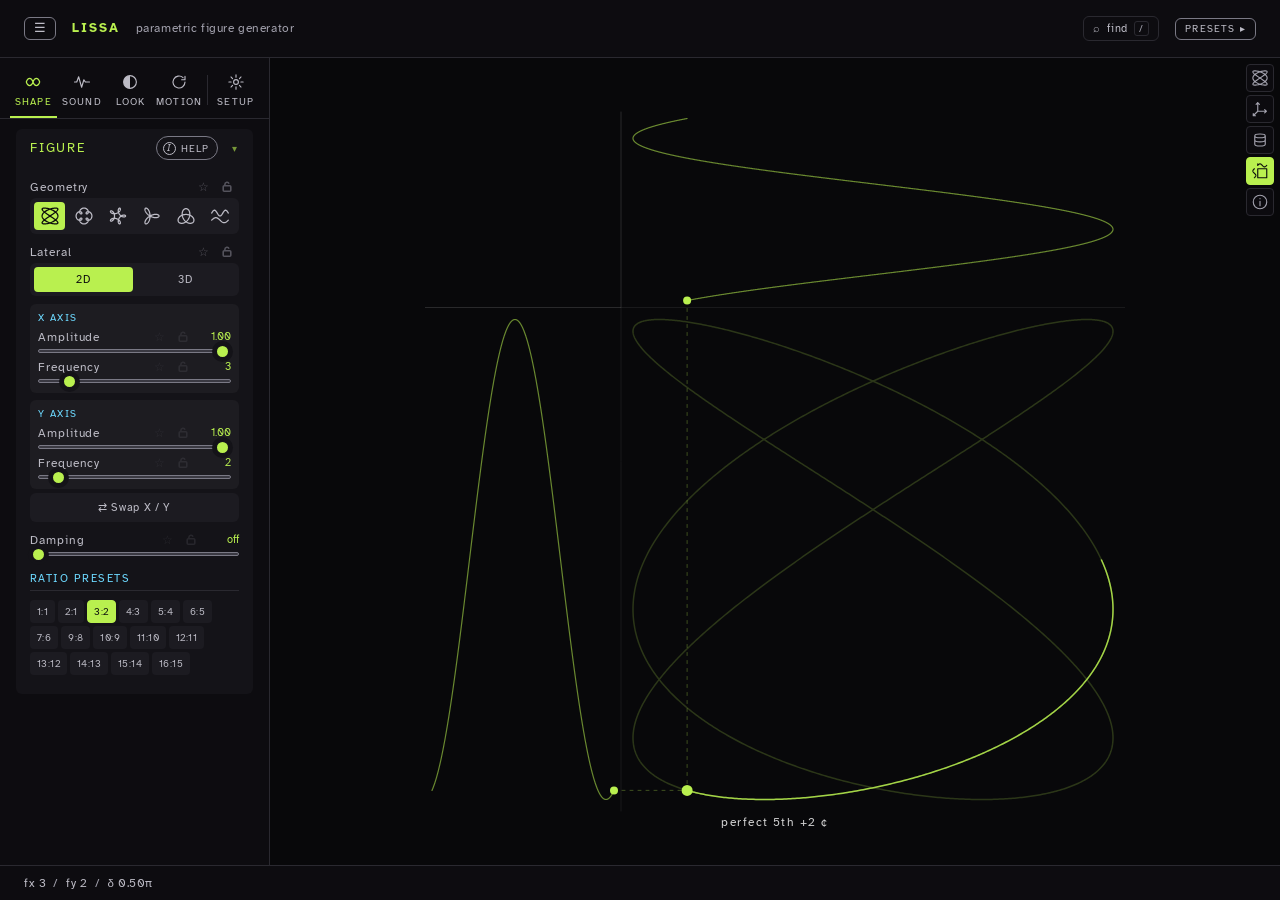
==== commit 1094d4f7: "Guilloché and Waterfall as mode options, torus slices, 2D/3D on Shape - Guilloché is now an OFF/ON o" ====
--- a/index.html
+++ b/index.html
@@ -204,6 +204,9 @@
     content: ''; position: absolute; left: -5px; top: 9px; bottom: 11px; width: 1px; background: var(--border);
   }
   .tab-panel { display: flex; flex-direction: column; gap: 16px; }
+  body.torus-col #column-controls > :not(.tc-keep) { display: none !important; }
+  body:not(.torus-col) #column-controls > .tc-only { display: none !important; }
+  #gui-block[hidden], #gui-rows[hidden], #waves-mode-row[hidden], #wf-block[hidden] { display: none !important; }
   .tab-panel[hidden], .sidebar .section[hidden], .view-tg[hidden], .adv-only[hidden], .adv-block[hidden], #wf-layout-row[hidden], #if-3d-rows[hidden], #if-surf-row[hidden], #if-drag-row[hidden], #if-globe-rows[hidden], #if-globe-z[hidden] { display: none !important; }
   body.if-hover, body.if-hover * { cursor: grab; }
   body.if-dragging, body.if-dragging * { cursor: grabbing !important; user-select: none; }
@@ -1993,27 +1996,25 @@
           <div class="param-header" style="margin-bottom:4px"><label>Advanced</label></div>
           <div class="wave-toggle geo-toggle" style="margin-bottom:6px" role="group" aria-label="Advanced geometry">
             <button class="wave-btn" data-geo="6" title="Lissajous knot — X, Y and a third sine on depth (3D)" aria-label="Lissajous knot"></button>
-            <button class="wave-btn" data-geo="7" title="Guilloché — counter-current rosette repeated in turned layers" aria-label="Guilloché"></button>
             <button class="wave-btn" data-geo="8" title="Delay embedding — the X+Y signal plotted against its own delayed copy" aria-label="Delay embedding"></button>
             <button class="wave-btn" data-geo="9" title="Interference — X and Y radiate ripples from two points" aria-label="Interference"></button>
-            <button class="wave-btn" data-geo="10" title="Waterfall — the wave's history as stacked lines" aria-label="Waterfall"></button>
           </div>
         </div>
         <div id="geo-hint" style="font-size:10.5px;color:var(--label);margin-bottom:10px;line-height:1.45"></div>
-        <div class="mod-group adv-only" id="adv-params" hidden>
-          <div class="adv-block" data-advgeo="6">
-            <div class="vel-row"><span class="vel-label">Lissajous knot</span></div>
-            <div class="param-row">
-              <div class="param-header"><label>Z frequency</label><span class="val" id="knot-fz-val">5</span></div>
-              <input type="range" id="knot-fz" min="1" max="12" step="1" value="5">
-            </div>
-            <div class="param-row">
-              <div class="param-header"><label>Z phase</label><span class="val" id="knot-pz-val">0.50π</span></div>
-              <input type="range" id="knot-pz" min="0" max="2" step="0.01" value="0.5">
-            </div>
+        <div id="depthsrc-block">
+          <div class="param-header" style="margin-bottom:4px"><label>Lateral</label></div>
+          <div class="wave-toggle" style="margin-bottom:8px" role="group" aria-label="Lateral figure: flat or lifted into 3D">
+            <button class="wave-btn active" data-depthsrc="0" aria-pressed="true">2D</button>
+            <button class="wave-btn" data-depthsrc="1" aria-pressed="false" title="Lift the figure into 3D: X and its quadrature become a cylinder; drag to orbit">3D</button>
           </div>
-          <div class="adv-block" data-advgeo="7">
-            <div class="vel-row"><span class="vel-label">Guilloché</span></div>
+        </div>
+        <div class="mod-group" id="gui-block" hidden>
+          <div class="vel-row"><span class="vel-label">Guilloché</span></div>
+          <div class="wave-toggle" style="margin-bottom:6px" role="group" aria-label="Guilloché">
+            <button class="wave-btn active" data-guion="0" aria-pressed="true">OFF</button>
+            <button class="wave-btn" data-guion="1" aria-pressed="false" title="Repeat the figure in turned, shrinking layers">ON</button>
+          </div>
+          <div id="gui-rows" hidden>
             <div class="param-row">
               <div class="param-header"><label>Layers</label><span class="val" id="gui-layers-val">24</span></div>
               <input type="range" id="gui-layers" min="2" max="48" step="1" value="24">
@@ -2025,6 +2026,56 @@
             <div class="param-row">
               <div class="param-header"><label>Shrink</label><span class="val" id="gui-shrink-val">0.15</span></div>
               <input type="range" id="gui-shrink" min="0" max="0.5" step="0.01" value="0.15">
+            </div>
+          </div>
+        </div>
+        <div id="waves-mode-row" hidden>
+          <div class="wave-toggle" style="margin-bottom:8px" role="group" aria-label="Waves or waterfall">
+            <button class="wave-btn active" data-wavesmode="0" aria-pressed="true">WAVES</button>
+            <button class="wave-btn" data-wavesmode="1" aria-pressed="false" title="The wave's history as stacked lines">WATERFALL</button>
+          </div>
+        </div>
+        <div class="mod-group" id="wf-block" hidden>
+          <div class="vel-row"><span class="vel-label">Waterfall</span></div>
+            <div class="wave-toggle" style="margin-bottom:6px" role="group" aria-label="Waterfall wave">
+              <button class="wave-btn" data-wfaxis="0" aria-pressed="false">X</button>
+              <button class="wave-btn" data-wfaxis="1" aria-pressed="false">Y</button>
+              <button class="wave-btn active" data-wfaxis="2" aria-pressed="true">BOTH</button>
+              <button class="wave-btn" data-wfaxis="3" aria-pressed="false" title="X and Y added, as one line">SUM</button>
+            </div>
+            <div class="wave-toggle" id="wf-layout-row" style="margin-bottom:6px" role="group" aria-label="Waterfall layout for both waves">
+              <button class="wave-btn active" data-wflayout="0" aria-pressed="true">SIDE BY SIDE</button>
+              <button class="wave-btn" data-wflayout="1" aria-pressed="false">INTERLEAVED</button>
+            </div>
+            <div class="wave-toggle" style="margin-bottom:6px" role="group" aria-label="When a new line is added">
+              <button class="wave-btn active" data-wfmode="0" aria-pressed="true" title="One line once a change settles">STEP</button>
+              <button class="wave-btn" data-wfmode="1" aria-pressed="false" title="Lines keep coming while something changes">SWEEP</button>
+            </div>
+            <div class="param-row">
+              <div class="param-header"><label>Lines</label><span class="val" id="wf-lines-val">32</span></div>
+              <input type="range" id="wf-lines" min="8" max="80" step="1" value="32">
+            </div>
+            <div class="param-row">
+              <div class="param-header"><label>Height</label><span class="val" id="wf-height-val">2.5</span></div>
+              <input type="range" id="wf-height" min="0.5" max="6" step="0.1" value="2.5">
+            </div>
+            <div class="param-row">
+              <button class="btn-outline" type="button" id="wf-clear" style="width:100%">Clear lines</button>
+            </div>
+          <div class="info-text" data-info-label="the waterfall">
+            Every change to the sound adds a line at the front and pushes the older ones back (STEP: one line per settled change; SWEEP: a line every few frames while it changes). The phase scrolls every line sideways and never adds one. SUM plots X and Y added together.
+          </div>
+        </div>
+        <div class="mod-group adv-only" id="adv-params" hidden>
+          <div class="adv-block" data-advgeo="6">
+            <div class="vel-row"><span class="vel-label">Lissajous knot</span></div>
+            <div class="param-row">
+              <div class="param-header"><label>Z frequency</label><span class="val" id="knot-fz-val">5</span></div>
+              <input type="range" id="knot-fz" min="1" max="12" step="1" value="5">
+            </div>
+            <div class="param-row">
+              <div class="param-header"><label>Z phase</label><span class="val" id="knot-pz-val">0.50π</span></div>
+              <input type="range" id="knot-pz" min="0" max="2" step="0.01" value="0.5">
             </div>
           </div>
           <div class="adv-block" data-advgeo="8">
@@ -2093,6 +2144,15 @@
               <div class="param-header"><label>Taper</label><span class="val" id="if-taper-val">off</span></div>
               <input type="range" id="if-taper" min="0" max="1" step="0.01" value="0" title="Waves die away with distance from their emitter, leaving the plate flat">
             </div>
+            <div class="wave-toggle" style="margin-bottom:6px" role="group" aria-label="Taper curve">
+              <button class="wave-btn active" data-iftcurve="0" aria-pressed="true" title="Fades fast at first, then slowly">EXP</button>
+              <button class="wave-btn" data-iftcurve="1" aria-pressed="false" title="Holds near the emitter, then falls away smoothly">GAUSS</button>
+              <button class="wave-btn" data-iftcurve="2" aria-pressed="false" title="Fades in a straight line to flat">LINEAR</button>
+            </div>
+            <div class="param-row">
+              <div class="param-header"><label>Taper start</label><span class="val" id="if-tstart-val">0.00</span></div>
+              <input type="range" id="if-tstart" min="0" max="1.5" step="0.01" value="0" title="How far from the emitter the waves keep full height before the taper begins">
+            </div>
             <div class="param-row">
               <div class="param-header"><label>Z frequency</label><span class="val" id="if-fz-val">off</span></div>
               <input type="range" id="if-fz" min="0" max="12" step="1" value="0" title="A third source, a sine at this frequency; 0 turns it off">
@@ -2102,35 +2162,8 @@
               <input type="range" id="if-pz" min="0" max="2" step="0.01" value="0">
             </div>
           </div>
-          <div class="adv-block" data-advgeo="10">
-            <div class="vel-row"><span class="vel-label">Waterfall</span></div>
-            <div class="wave-toggle" style="margin-bottom:6px" role="group" aria-label="Waterfall wave">
-              <button class="wave-btn" data-wfaxis="0" aria-pressed="false">X</button>
-              <button class="wave-btn" data-wfaxis="1" aria-pressed="false">Y</button>
-              <button class="wave-btn active" data-wfaxis="2" aria-pressed="true">BOTH</button>
-            </div>
-            <div class="wave-toggle" id="wf-layout-row" style="margin-bottom:6px" role="group" aria-label="Waterfall layout for both waves">
-              <button class="wave-btn active" data-wflayout="0" aria-pressed="true">SIDE BY SIDE</button>
-              <button class="wave-btn" data-wflayout="1" aria-pressed="false">INTERLEAVED</button>
-            </div>
-            <div class="wave-toggle" style="margin-bottom:6px" role="group" aria-label="When a new line is added">
-              <button class="wave-btn active" data-wfmode="0" aria-pressed="true" title="One line once a change settles">STEP</button>
-              <button class="wave-btn" data-wfmode="1" aria-pressed="false" title="Lines keep coming while something changes">SWEEP</button>
-            </div>
-            <div class="param-row">
-              <div class="param-header"><label>Lines</label><span class="val" id="wf-lines-val">32</span></div>
-              <input type="range" id="wf-lines" min="8" max="80" step="1" value="32">
-            </div>
-            <div class="param-row">
-              <div class="param-header"><label>Height</label><span class="val" id="wf-height-val">2.5</span></div>
-              <input type="range" id="wf-height" min="0.5" max="6" step="0.1" value="2.5">
-            </div>
-            <div class="param-row">
-              <button class="btn-outline" type="button" id="wf-clear" style="width:100%">Clear lines</button>
-            </div>
-          </div>
           <div class="info-text" data-info-label="advanced geometries">
-            <strong>Lissajous knot</strong> adds a third sine on depth: fx : fy : Z frequency picks the knot; drag to orbit. <strong>Guilloché</strong> repeats the counter-current rosette in turned, shrinking layers. <strong>Delay embedding</strong> plots the X+Y signal against itself one delay later (and two delays later in 3D). <strong>Interference</strong>: X and Y each radiate ripples from a point, and you can drag either point on the canvas; Wavelength is a frequency-1 wave's, so a higher frequency gives shorter ripples. Animate the phase to set them moving. <strong>Pattern</strong> maps where the two arrive in step (bright) and out of step (dark): hyperbolas when fx = fy, ovals otherwise. <strong>Round</strong> and <strong>Globe</strong> change the plate; on the globe the waves travel over the sphere and its sources are placed by latitude and longitude. <strong>Taper</strong> lets each wave die away with distance, so the plate settles flat; each wave's height follows its axis Amplitude. <strong>Z frequency</strong> adds a third source, a sine like the Lissajous knot's depth oscillator, which you can drag like the other two. <strong>3D</strong> raises either one into a lit relief: drag the canvas to orbit (the sources can be moved in FLAT). <strong>Waterfall</strong> stacks the wave's history: every change to the sound adds a line at the front and pushes the older ones back (STEP: one line per settled change; SWEEP: a line every few frames while it changes). The phase scrolls every line sideways and never adds one. Typing <code>/modes</code> in the search hides these again.
+            <strong>Lissajous knot</strong> adds a third sine on depth: fx : fy : Z frequency picks the knot; drag to orbit. <strong>Delay embedding</strong> plots the X+Y signal against itself one delay later (and two delays later in 3D). <strong>Interference</strong>: X and Y each radiate ripples from a point, and you can drag either point on the canvas; Wavelength is a frequency-1 wave's, so a higher frequency gives shorter ripples. Animate the phase to set them moving. <strong>Pattern</strong> maps where the two arrive in step (bright) and out of step (dark): hyperbolas when fx = fy, ovals otherwise. <strong>Round</strong> and <strong>Globe</strong> change the plate; on the globe the waves travel over the sphere and its sources are placed by latitude and longitude. <strong>Taper</strong> lets each wave die away with distance, so the plate settles flat; each wave's height follows its axis Amplitude. <strong>Z frequency</strong> adds a third source, a sine like the Lissajous knot's depth oscillator, which you can drag like the other two. <strong>3D</strong> raises either one into a lit relief: drag the canvas to orbit (the sources can be moved in FLAT). Typing <code>/modes</code> in the search hides these again.
           </div>
         </div>
         <div class="info-text" data-info-label="figure geometry">
@@ -2549,13 +2582,6 @@
         <div class="section-label">3D</div>
         <div class="mod-group">
           <div class="vel-row"><span class="vel-label">Depth</span></div>
-          <div id="depthsrc-block">
-          <div class="param-header" style="margin-bottom:4px"><label>Depth source</label></div>
-          <div class="wave-toggle" style="margin-bottom:6px">
-            <button class="wave-btn active" data-depthsrc="0" aria-pressed="true">FLAT</button>
-            <button class="wave-btn" data-depthsrc="1" aria-pressed="false">PHASE LIFT</button>
-          </div>
-          </div>
           <div class="param-row">
             <div class="param-header"><label id="az-label">Depth</label><span class="val" id="az-val">0%</span></div>
             <input type="range" id="az" min="0" max="1" step="0.01" value="0">
@@ -2768,11 +2794,14 @@
           <div class="info-text" data-info-label="the column">
             The figure at evenly spaced phase positions, stacked bottom to top: one full δ rotation becomes a column. Drag to orbit. Replaces the construction view while on; works in every flat geometry.
           </div>
-          <div class="param-row">
+          <div class="info-text tc-keep tc-only" data-info-label="the torus slices">
+            On the torus the column becomes the tube's cross-sections: the shape Y traces through the hole, placed round the ring and turned a little further at each step, so the slices roll along the donut. Turns sets how far they roll in one lap.
+          </div>
+          <div class="param-row tc-keep">
             <div class="param-header"><label>Slices</label><span class="val" id="col-slices-val">48</span></div>
             <input type="range" id="col-slices" min="4" max="160" step="1" value="48">
           </div>
-          <div class="param-row">
+          <div class="param-row tc-keep">
             <div class="param-header"><label>Turns</label><span class="val" id="col-turns-val">1.00</span></div>
             <input type="range" id="col-turns" min="0.25" max="4" step="0.25" value="1">
           </div>
@@ -3252,6 +3281,10 @@
   // Advanced geometries (6–9, hidden until "/modes"):
   knotFz: 5,       // Lissajous knot: depth frequency, in the same units as fx / fy
   knotPz: 0.5,     // Lissajous knot: depth phase, in π
+  guiOn: 0,        // con-current / counter-current / rose drawn as a guilloché
+  wavesMode: 0,    // Waves geometry: 0 = the waves, 1 = the waterfall of their history
+  ifTaperCurve: 0, // interference taper: 0 exponential, 1 gaussian, 2 linear
+  ifTaperStart: 0, // interference taper: distance before the fade begins
   guiLayers: 24,   // guilloché: copies of the rosette
   guiTwist: 0.08,  // guilloché: total turn across all layers, in turns
   guiShrink: 0.15, // guilloché: how much smaller the last layer is than the first
@@ -3760,6 +3793,7 @@
   // Interference is a field, not a curve: it paints every pixel of the box itself.
   if (figGeometry() === GEO_INTERF) { drawInterference(targetCtx, w, h, phase, zoom); return; }
   if (figGeometry() === GEO_WFALL) { drawWaterfall(targetCtx, w, h, phase, zoom); return; }
+  if (torusColumn()) { drawTorusSlices(targetCtx, w, h, phase, zoom); return; }
 
   const cx = w / 2, cy = h / 2;
   const pad = Math.min(w, h) * 0.034;
@@ -3936,8 +3970,8 @@
   const shaded = !!params.depthShade && (lift || solid) && !_eraseMode;
 
   // The advanced geometries build their own point list from the same samples.
-  if (geo >= GEO_ADV0) {
-    const A = advPoints(geo, sxArr, szArr, syArr, syqArr, resolution, periodFactor, cyclesX, 60000);
+  if (geo >= GEO_ADV0 || guiActive()) {
+    const A = advPoints(guiActive() ? GEO_GUIL : geo, sxArr, szArr, syArr, syqArr, resolution, periodFactor, cyclesX, 60000, geo);
     drawAdvancedFigure(targetCtx, w, h, A, cx, cy, rx, ry, mirrors, shaded, paint, lineWidth);
     if (dashOn) { targetCtx.setLineDash([]); targetCtx.lineWidth = lineWidth; }
     return;
@@ -4011,7 +4045,7 @@
 // `cap` bounds the total point count; the guilloché thins its layers to stay
 // under it, since it multiplies the curve by its layer count.
 let _advX = new Float64Array(0), _advY = new Float64Array(0), _advZ = new Float64Array(0);
-function advPoints(geo, sx, sxq, sy, syq, res, periodFactor, cyclesX, cap) {
+function advPoints(geo, sx, sxq, sy, syq, res, periodFactor, cyclesX, cap, base) {
   const ax = params.ax, ay = params.ay;
   const L = geo === GEO_GUIL ? Math.max(1, Math.round(params.guiLayers || 1)) : 1;
   const stride = Math.max(1, Math.ceil(L * (res + 1) / (cap || 60000)));
@@ -4039,8 +4073,10 @@
       X[k] = ax * S(i); Y[k] = ay * S(i - d); Z[k] = three ? zs * S(i - 2 * d) : 0;
     }
   } else {
-    // Guilloché: the counter-current rosette (rotor X plus a counter-turning
-    // rotor Y), repeated in layers that each turn a little further and shrink.
+    // Guilloché: the figure of the base geometry (counter-current by default;
+    // also con-current and rose), repeated in layers that each turn a little
+    // further and shrink.
+    const bg = base >= 1 && base <= 3 ? base : 2;
     const twist = (params.guiTwist || 0) * TAU, shrink = params.guiShrink || 0;
     let k = 0;
     for (let l = 0; l < L; l++) {
@@ -4048,7 +4084,7 @@
       if (l) breaks.push(k);
       for (let q = 0; q < per; q++, k++) {
         const i = Math.min(res, q * stride);
-        geoPoint(2, sx[i], sxq[i], sy[i], syq[i], _G);
+        geoPoint(bg, sx[i], sxq[i], sy[i], syq[i], _G);
         X[k] = _G.x * c - _G.y * s; Y[k] = _G.x * s + _G.y * c; Z[k] = 0;
       }
     }
@@ -4062,6 +4098,42 @@
   return { n, breaks, x: X, y: Y, z: Z };
 }
 const ADV_YAW = 0.6;
+// Torus column: the tube's cross-sections rolling round the ring. Each slice is
+// one whole cycle of Y (the shape Y traces through the hole: a circle for a sine,
+// bent by Y's waveform and synthesis), placed at ring angle θ = 2πk/n with the X
+// rotor pinned there, and started Turns·k/n of a cycle further on than the slice
+// before, so the slices roll along the donut.
+const TORUS_SLICE_N = 256, TC_TILT = 0.95, TC_TC = Math.cos(TC_TILT), TC_TS = Math.sin(TC_TILT);
+function drawTorusSlices(g, w, h, phase, zoom) {
+  const N = TORUS_SLICE_N, ys = new Float64Array(N), yq = new Float64Array(N);
+  for (let i = 0; i < N; i++) { const t = TAU * i / N; ys[i] = processWave(t, t, waveTypeY, 'y'); yq[i] = processWave(t + Math.PI / 2, t, waveTypeY, 'y'); }
+  if (filterIsOn() && onAxis('filterAxis', 'y')) {
+    const wY = TAU * Math.min(0.49, filterHarmonics() / N), c = biquadCoeffs(filterType, wY, params.filterQ);
+    filterPeriodic(ys, N, c, filterAxisMix('y')); filterPeriodic(yq, N, c, filterAxisMix('y'));
+  }
+  const n = Math.max(2, Math.min(160, Math.round(params.colSlices || 48))), turns = +params.colTurns || 0;
+  const per = N + 1, total = n * per;
+  if (_advX.length < total) { _advX = new Float64Array(total); _advY = new Float64Array(total); _advZ = new Float64Array(total); }
+  const breaks = [];
+  for (let k = 0, o = 0; k < n; k++) {
+    const th = TAU * k / n, xs = Math.sin(th), xq = Math.cos(th), sh = Math.round(turns * k / n * N + (phase || 0) / 2 * N);
+    breaks.push(o);
+    for (let i = 0; i <= N; i++, o++) {
+      const j = (((i + sh) % N) + N) % N;
+      geoPoint(4, xs, xq, ys[j], yq[j], _G);
+      // Tipped back so the upright cross-sections read as rings, not edges.
+      _advX[o] = _G.x; _advY[o] = _G.y * TC_TC - _G.z * TC_TS; _advZ[o] = _G.y * TC_TS + _G.z * TC_TC;
+    }
+  }
+  const pad = Math.min(w, h) * 0.034, z = zoom || 1, rx = (w / 2 - pad) * z, ry = (h / 2 - pad) * z;
+  beginFigureXform(phase, false, rx / ry);
+  const paint = figPaint(g, w, h), lw = params.lineWidth;
+  g.strokeStyle = paint; g.lineWidth = lw; g.lineJoin = 'round'; g.lineCap = 'round';
+  const dashOn = !!applyDotDash(g, params.dotsLine ?? 1, lw);
+  drawAdvancedFigure(g, w, h, { n: total, breaks, x: _advX, y: _advY, z: _advZ }, w / 2, h / 2, rx, ry,
+                     figureMirrors(), !!params.depthShade && !_eraseMode, paint, lw);
+  if (dashOn) { g.setLineDash([]); g.lineWidth = lw; }
+}
 // Stroke an advPoints() list through the shared view transform, with mirrors and,
 // for the solid ones, the same depth-binned shading the torus knot gets.
 function drawAdvancedFigure(g, w, h, A, cx, cy, rx, ry, mirrors, shaded, paint, lineWidth) {
@@ -4156,7 +4228,7 @@
   const zOn = src.length > 2, fz = zOn ? Math.round(params.ifFz) : 0, [cx, cy] = zOn ? src[2] : [0, 0];
   const lam = Math.max(0.01, params.ifLambda ?? 0.4), decay = (params.ifDecay ?? 0.3) * 6;
   const tp = ifTaperK(), amX = params.ax, amY = params.ay, mod = tp > 0 || amX !== 1 || amY !== 1;
-  const geoKey = [R, z, ax, ay, bx, by, fx, fy, lam, decay].join() + (zOn ? '|' + [fz, cx, cy].join() : '') + (mod ? '|' + [tp, amX, amY].join() : '');
+  const geoKey = [R, z, ax, ay, bx, by, fx, fy, lam, decay].join() + (zOn ? '|' + [fz, cx, cy].join() : '') + (mod ? '|' + [tp, amX, amY, params.ifTaperCurve || 0, params.ifTaperStart || 0].join() : '');
   const N = R * R;
   if (geoKey !== _ifGeoKey) {
     _ifGeoKey = geoKey; _ifPatKey = '';
@@ -4180,8 +4252,8 @@
         if (mod) {
           // Amplitude sets each wave's height; the taper flattens a wave out with
           // its distance from the emitter, so far from all three the plate is calm.
-          _ifW1[p] *= amX * Math.exp(-tp * r1); _ifW2[p] *= amY * Math.exp(-tp * r2);
-          if (zOn) _ifW3[p] *= Math.exp(-tp * Math.hypot(u - cx, v - cy));
+          _ifW1[p] *= amX * ifTaperEnv(r1); _ifW2[p] *= amY * ifTaperEnv(r2);
+          if (zOn) _ifW3[p] *= ifTaperEnv(Math.hypot(u - cx, v - cy));
         }
       }
     }
@@ -4233,6 +4305,14 @@
 function ifShape() { return Math.max(0, Math.min(2, Math.round(params.ifShape || 0))); }   // 0 square, 1 round, 2 globe
 function ifGlobe() { return ifShape() === 2; }
 function ifTaperK() { return Math.max(0, +params.ifTaper || 0) * 6; }
+// How much of a wave is left at distance r from its emitter. The fade begins at
+// Taper start and follows the chosen curve: EXP fades fast then slowly, GAUSS
+// holds near the emitter then falls away smoothly, LINEAR runs straight to flat.
+function ifTaperEnv(r) {
+  const k = ifTaperK(); if (!(k > 0)) return 1;
+  const d = Math.max(0, r - (+params.ifTaperStart || 0)), c = Math.round(params.ifTaperCurve || 0);
+  return c === 1 ? Math.exp(-(k * d) * (k * d) / 2) : c === 2 ? Math.max(0, 1 - k * d / 3) : Math.exp(-k * d);
+}
 // Relief height in world units. It scales with the shortest ripple wavelength, so
 // the swell keeps the same gentle proportion to its spacing at any frequency.
 function ifReliefH() {
@@ -4464,7 +4544,7 @@
   ifFillLUT();
   const src = ifGlobeSources(), zOn = src.length > 2, { fx, fy } = params, fz = zOn ? Math.round(params.ifFz) : 0;
   const lam = Math.max(0.01, params.ifLambda ?? 0.4), decay = (params.ifDecay ?? 0.3) * 6, tp = ifTaperK();
-  const key = [JSON.stringify(src), fx, fy, fz, lam, decay, tp, params.ax, params.ay].join('|');
+  const key = [JSON.stringify(src), fx, fy, fz, lam, decay, tp, params.ax, params.ay, params.ifTaperCurve || 0, params.ifTaperStart || 0].join('|');
   if (key !== _igKey) {
     _igKey = key;
     const kk = [fx / lam * IF_LUT, fy / lam * IF_LUT, fz / lam], am = [params.ax, params.ay, 1];
@@ -4479,7 +4559,7 @@
         }
         for (let k = 0; k < 3; k++) {
           _igP[v * 3 + k] = kk[k] * r[k];
-          _igW[v * 3 + k] = k < src.length ? a[k] / n * am[k] * Math.exp(-tp * r[k]) : 0;
+          _igW[v * 3 + k] = k < src.length ? a[k] / n * am[k] * ifTaperEnv(r[k]) : 0;
         }
       }
     }
@@ -4630,7 +4710,7 @@
 function waterfallLines(w, h, phase, zoom) {
   if (!_wfHist.length) _wfHist.push(wfCurrent());
   const z = Math.max(0.05, zoom || 1), axisSel = Math.round(params.wfAxis ?? 2), inter = axisSel === 2 && Math.round(params.wfLayout) === 1;
-  const cols = axisSel === 2 && !inter ? [['x', 0], ['y', 1]] : [[axisSel === 1 ? 'y' : 'x', 0]];
+  const cols = axisSel === 2 && !inter ? [['x', 0], ['y', 1]] : [[axisSel === 3 ? 's' : axisSel === 1 ? 'y' : 'x', 0]];
   const nCols = cols.length, cap = Math.max(2, Math.round(params.wfLines || 32));
   const mx = w * 0.06, my = h * 0.06, gap = nCols > 1 ? w * 0.04 : 0;
   const colW = (w - 2 * mx - gap * (nCols - 1)) / nCols;
@@ -4651,11 +4731,13 @@
   items.sort((a, b) => b[3] - a[3]);   // farthest row first
   return items.map(([k, ax, c, row]) => {
     const e = _wfHist[k], T = ax === 'x' ? e.x : e.y, cyc = ax === 'x' ? e.cx : e.cy;
+    // SUM: X and Y added, each read at its own cycle count (the Waves mode's sum).
+    const val = ax === 's' ? (u => (lerp(e.x, u * e.cx + shift) + lerp(e.y, u * e.cy + shift)) / 2) : (u => lerp(T, u * cyc + shift));
     const x0 = mx + c * (colW + gap), base = bottom - row * spacing;
     const pts = new Float32Array((P + 1) * 2);
     let d = '';
     for (let i = 0; i <= P; i++) {
-      const u = i / P, x = zx(x0 + u * colW), y = zy(base - lerp(T, u * cyc + shift) * amp);
+      const u = i / P, x = zx(x0 + u * colW), y = zy(base - val(u) * amp);
       pts[2 * i] = x; pts[2 * i + 1] = y;
       d += (i ? 'L' : 'M') + x.toFixed(2) + ',' + y.toFixed(2);
     }
@@ -4925,6 +5007,12 @@
 function polarGeometry() { return figGeometry() !== 0; }
 function solidGeometry() { const g = figGeometry(); return g === 4 || g === GEO_LKNOT || (g === GEO_EMBED && Math.round(params.embDim) === 3) || (g === GEO_INTERF && (Math.round(params.ifSurface) === 1 || Math.round(params.ifShape) === 2)); }
 function advGeometry() { return figGeometry() >= GEO_ADV0; }
+// Con-current, counter-current and rose drawn as a guilloché (layers of the figure).
+function guiActive() { const g = figGeometry(); return !!params.guiOn && g >= 1 && g <= 3; }
+// The torus column: tube cross-sections rolling round the ring.
+function torusColumn() { return figGeometry() === 4 && !!params.columnView; }
+// The Waves geometry showing the waterfall of their history instead.
+function wavesWaterfall() { return figGeometry() === GEO_WAVES && Math.round(params.wavesMode || 0) === 1; }
 // WAVES is not a figure at all: the two waves and their sum, plotted flat.
 const GEO_WAVES = 5;
 function waveGeometry() { return figGeometry() === GEO_WAVES; }
@@ -4936,11 +5024,11 @@
 // drawConstructionRot). WAVES is already its own explanation.
 // The two are alternatives (the checkboxes turn each other off); should both ever
 // be set at once, the construction view wins and the column stands down.
-function m4Active() { return constructionView && !waveGeometry() && !liftActive() && !advGeometry(); }
+function m4Active() { return constructionView && !waveGeometry() && !liftActive() && !advGeometry() && !guiActive(); }
 // The lateral construction's own layout (strips, RINGS) applies only there.
 function m4Lateral() { return m4Active() && !polarGeometry(); }
 // The column view stacks the flat figure; the solids and WAVES have no flat slice.
-function columnActive() { const g = figGeometry(); return !!params.columnView && !solidGeometry() && g !== GEO_WAVES && g < GEO_ADV0 && !m4Active(); }
+function columnActive() { const g = figGeometry(); return !!params.columnView && !solidGeometry() && g !== GEO_WAVES && g < GEO_ADV0 && !guiActive() && !m4Active(); }
 // Combine the samples into the figure point (normalised, before the view
 // transform). xs/ys are the wave values, xq/yq their quarter-period-ahead copies.
 // out.z is view depth (positive = away from the viewer), 0 for the flat ones.
@@ -5568,7 +5656,8 @@
   if (waveGeometry()) {
     target.save();
     target.translate(waveBox.x, waveBox.y);
-    drawWaveStack(target, waveBox.w, waveBox.h, phase, res, zoom, WS_CURVES);
+    if (wavesWaterfall()) drawWaterfall(target, waveBox.w, waveBox.h, phase, zoom);
+    else drawWaveStack(target, waveBox.w, waveBox.h, phase, res, zoom, WS_CURVES);
     target.restore();
     return;
   }
@@ -7039,7 +7128,7 @@
   }
 
   // The diagram's own furniture, always fresh — never trailed, never faded.
-  if (waveGeometry()) {
+  if (waveGeometry() && !wavesWaterfall()) {
     ctx.save();
     ctx.translate(waveBox.x, waveBox.y);
     drawWaveStack(ctx, waveBox.w, waveBox.h, drawPhase, res, zoom, WS_CHROME);
@@ -7302,7 +7391,7 @@
       j = i % steps;
       idx = (j + Math.floor(i * DP.slip)) % steps;
     }
-    if (geo >= GEO_ADV0) break;   // the advanced geometries build their own path below
+    if (geo >= GEO_ADV0 || guiActive()) break;   // these build their own path below
     let sx = SX[idx], sy = SY[j];
     if (geo) { geoPoint(geo, sx, SXQ[idx], sy, SYQ[j], _G); sx = _G.x; sy = _G.y; }
     const x = cx + rx * a * (visualSwap ? sy : sx);
@@ -7311,8 +7400,8 @@
   }
   // Lissajous knot / guilloché / embedding: the canvas's own point list, through
   // the same view transform (so an orbited knot exports as it is seen).
-  if (geo >= GEO_ADV0 && geo !== GEO_INTERF && geo !== GEO_WFALL) {
-    const A = advPoints(geo, SX, SXQ, SY, SYQ, steps, periodFactor, fx * periodFactor, 200000);
+  if ((geo >= GEO_ADV0 && geo !== GEO_INTERF && geo !== GEO_WFALL) || guiActive()) {
+    const A = advPoints(guiActive() ? GEO_GUIL : geo, SX, SXQ, SY, SYQ, steps, periodFactor, fx * periodFactor, 200000, geo);
     beginFigureXform(phase, false, 1);
     let bi = 1;
     for (let k = 0; k < A.n; k++) {
@@ -7345,7 +7434,7 @@
     `<path d="${L.d}" fill="${bgColor}" stroke="${L.color}" stroke-width="${lineWidth}" stroke-linejoin="round" stroke-linecap="round"/>`).join('\n  ');
   const body = column ? columnSvg(w, h, phase)
     : geo === GEO_INTERF ? fieldSvg()
-    : geo === GEO_WFALL ? wfSvg()
+    : geo === GEO_WFALL || (wave && wavesWaterfall()) ? wfSvg()
     : `${defs}<path d="${points.join(' ')}" fill="none" stroke="${paint}" stroke-width="${lineWidth}" stroke-linejoin="round" stroke-linecap="round"/>`;
   const svg = `<?xml version="1.0" encoding="UTF-8"?>
 <svg xmlns="http://www.w3.org/2000/svg" width="${w}" height="${h}" viewBox="0 0 ${w} ${h}">
@@ -7743,6 +7832,9 @@
   crushRate: [0, 1],
   unisonDetune: [0, 50],
   unisonMix: [0, 1],
+  guiLayers: [2, 48],
+  guiTwist:  [0, 1],
+  guiShrink: [0, 0.5],
   filterCutoff: [0, 1],
   filterQ:   [0.1, 20],
   ax:        [0.1, 1],
@@ -8900,6 +8992,10 @@
 ];
 function setGeometry(g) {
   g = Math.max(0, Math.min(GEO_MAX, Math.round(g)));
+  // Guilloché and Waterfall are options of their parent modes now; the old
+  // geometry numbers (in saved patches) open in the new place.
+  if (g === GEO_GUIL) { g = 2; params.guiOn = 1; }
+  if (g === GEO_WFALL) { g = GEO_WAVES; params.wavesMode = 1; }
   const changed = figGeometry() !== g;
   params.geometry = g;
   document.querySelectorAll('.wave-btn[data-geo]').forEach(b => {
@@ -8914,7 +9010,8 @@
   // WAVES has no construction view: hide its section there.
   const cs = document.getElementById('section-construct');
   if (cs) cs.hidden = g === GEO_WAVES || g >= GEO_ADV0;
-  const colOk = !solidGeometry() && g !== GEO_WAVES && g < GEO_ADV0;
+  const colOk = (!solidGeometry() || g === 4) && g !== GEO_WAVES && g < GEO_ADV0;
+  setModeBlocks(g);
   // The advanced geometries' own controls: only the active one's block shows.
   document.querySelectorAll('.adv-block').forEach(b => { b.hidden = parseInt(b.dataset.advgeo) !== g; });
   const ap = document.getElementById('adv-params');
@@ -8930,6 +9027,23 @@
   btn.innerHTML = iconSvg(GEO_ICON[parseInt(btn.dataset.geo)]);
   btn.addEventListener('click', () => setGeometry(parseInt(btn.dataset.geo)));
 });
+
+// The mode options that live under the geometry buttons: the guilloché switch
+// (con-current, counter-current, rose) and the waves/waterfall switch.
+function setModeBlocks(g) {
+  if (g === undefined) g = figGeometry();
+  const show = (id, on) => { const e = document.getElementById(id); if (e) e.hidden = !on; };
+  const gui = g >= 1 && g <= 3;
+  show('gui-block', gui); show('gui-rows', gui && !!params.guiOn);
+  show('waves-mode-row', g === GEO_WAVES); show('wf-block', g === GEO_WAVES && Math.round(params.wavesMode || 0) === 1);
+  setStageMode('guiOn', 'guion', 1, params.guiOn || 0);
+  setStageMode('wavesMode', 'wavesmode', 1, params.wavesMode || 0);
+}
+function setGuiOn(m) { params.guiOn = m ? 1 : 0; setModeBlocks(); document.body.classList.toggle('orbit', orbitable()); clearTrail(); if (typeof syncViewToggles === 'function' && _uiReady) syncViewToggles(); }
+function setWavesMode(m) { params.wavesMode = m ? 1 : 0; setModeBlocks(); clearTrail(); }
+document.querySelectorAll('.wave-btn[data-guion]').forEach(b => b.addEventListener('click', () => setGuiOn(parseInt(b.dataset.guion))));
+document.querySelectorAll('.wave-btn[data-wavesmode]').forEach(b => b.addEventListener('click', () => setWavesMode(parseInt(b.dataset.wavesmode))));
+document.querySelectorAll('.wave-btn[data-iftcurve]').forEach(b => b.addEventListener('click', () => setStageMode('ifTaperCurve', 'iftcurve', 2, parseInt(b.dataset.iftcurve))));
 
 // ── Advanced geometries: "/modes" shows or hides them ───────────────────────
 function setAdvModes(on, reveal) {
@@ -8965,6 +9079,7 @@
   ['if-light',   'ifLight',   v => Math.round(v) + '°'],
   ['if-fz',      'ifFz',      v => Math.round(v) ? String(Math.round(v)) : 'off'],
   ['if-taper',   'ifTaper',   v => +v > 0 ? (+v).toFixed(2) : 'off'],
+  ['if-tstart',  'ifTaperStart', v => (+v).toFixed(2)],
   ['if-xlat',    'ifXLat',    v => Math.round(v) + '°'],
   ['if-xlon',    'ifXLon',    v => Math.round(v) + '°'],
   ['if-ylat',    'ifYLat',    v => Math.round(v) + '°'],
@@ -9013,6 +9128,7 @@
   setIfView(params.ifView ?? 0);
   setIfSurface(params.ifSurface ?? 0);
   setIfShape(params.ifShape ?? 0);
+  setStageMode('ifTaperCurve', 'iftcurve', 2, params.ifTaperCurve ?? 0);
   setWfMode(params.wfMode ?? 0);
   setWfAxis(params.wfAxis ?? 2);
   setWfLayout(params.wfLayout ?? 0);
@@ -9046,7 +9162,7 @@
 // Waterfall toggles. They are stepped params like the synthesis curve selectors.
 function setWfMode(m) { setStageMode('wfMode', 'wfmode', 1, m); }
 function setWfAxis(m) {
-  setStageMode('wfAxis', 'wfaxis', 2, m);
+  setStageMode('wfAxis', 'wfaxis', 3, m);
   const row = document.getElementById('wf-layout-row');
   if (row) row.hidden = params.wfAxis !== 2;   // the layout only matters with both waves
 }
@@ -9900,6 +10016,9 @@
 
   trailAmt:  { label:'Trail',         min:0,    max:0.97,           apply:v => setSliderParam('trailAmt','trail-amt','trail-amt-val',x=>(x<0.01?'off':Math.round(x*100)+'%'),v) },
   geometry:  { label:'Geometry',       min:0,    max:5,   step:1,    apply:v => setGeometry(v) },
+  guiLayers: { label:'Guilloché Layers', min:2,  max:48,  step:1,    apply:v => setSliderParam('guiLayers','gui-layers','gui-layers-val',x=>String(Math.round(x)),v) },
+  guiTwist:  { label:'Guilloché Twist', min:0,    max:1,              apply:v => setSliderParam('guiTwist','gui-twist','gui-twist-val',x=>x.toFixed(3),v) },
+  guiShrink: { label:'Guilloché Shrink', min:0,   max:0.5,            apply:v => setSliderParam('guiShrink','gui-shrink','gui-shrink-val',x=>x.toFixed(2),v) },
   mirrorMode:{ label:'Mirror Mode',   min:0,    max:3,   step:1,    apply:v => setMirrorMode(v) },
   m4Rotate:{ label:'Straight Generators', toggle:true, apply:b => setM4Rotate(b) },
   trailMode:{ label:'Trail Mode',     min:0,    max:1,   step:1,    apply:v => setTrailMode(v) },
@@ -10035,7 +10154,7 @@
   ...Object.fromEntries(AXIS_GROUPS.map(([k]) => [k, 0])),
   syncAmt:1, foldDrive:1, amAmt:0, amRatio:2, noiseAmt:0, waveX:0, waveY:0,
   crossFm:0, ringAmt:0, fbAmt:0, foldBias:0, crushBits:16, crushRate:0,
-  shapeMode:0, warpMode:0, foldMode:0,
+  shapeMode:0, warpMode:0, foldMode:0, guiLayers:24, guiTwist:0.08, guiShrink:0.15,
   unisonDetune:0, unisonMix:0, fmRef:0, amRef:0, damp:0,
   geometry:0, trailAmt:0, trailMode:0, trailCount:4, trailSpacing:0.08, mirrorMode:0, m4Rotate:1, az:0,
   lfo0Rate:0.5, lfo0Depth:0.5, lfo1Rate:1.0, lfo1Depth:0.5,
@@ -11692,12 +11811,14 @@
   { g: 4, lift: 0, icon: 'knot',  name: 'torus knot' },
   { g: 5, lift: 0, icon: 'wave',  name: 'waves' },
   { g: 6, lift: 0, icon: 'lknot', name: 'Lissajous knot', adv: true },
-  { g: 7, lift: 0, icon: 'guil',  name: 'guilloché',      adv: true },
   { g: 8, lift: 0, icon: 'embed', name: 'delay embedding', adv: true },
   { g: 9, lift: 0, icon: 'interf', name: 'interference',  adv: true },
-  { g: 10, lift: 0, icon: 'wfall', name: 'waterfall',      adv: true },
 ];
-function vtGeoIndex() { const g = figGeometry(); return g === 0 ? (liftActive() ? 1 : 0) : g + 1; }
+function vtGeoIndex() {
+  const g = figGeometry(), lift = g === 0 && liftActive() ? 1 : 0;
+  const i = VT_GEO.findIndex(e => e.g === g && e.lift === lift);
+  return i < 0 ? 0 : i;
+}
 // Construction: off, then the three generator styles.
 const VT_CON = [
   { icon: 'cstraight', name: 'off' },
@@ -11817,7 +11938,8 @@
   const col = columnActive(), con = m4Active(), lift = liftActive(), polar = polarGeometry();
   const deep = lift || solidGeometry();
   setVis('construction-controls', con);
-  setVis('column-controls', col);
+  setVis('column-controls', col || torusColumn());
+  document.body.classList.toggle('torus-col', torusColumn());
   setVis('col-hide-row', col && colSurfaceMode() === COL_SURF_OFF && !params.colCore);
   setVis('col-core-row', col && colSurfaceMode() === COL_SURF_OFF);
   // The column is its own picture: mirrors, the dash morph, the surface fill and
@@ -11837,12 +11959,12 @@
   // The toolbar greys out what cannot apply rather than hiding it, so the
   // buttons never move.
   setVtEnabled('vt-frame', !waveGeometry() && !col);
-  setVtEnabled('vt-construct', !waveGeometry() && !lift && !advGeometry());
+  setVtEnabled('vt-construct', !waveGeometry() && !lift && !advGeometry() && !guiActive());
   // 3D lateral (the phase lift) has no construction: the lifted figure is its own explanation.
-  setVis('section-construct', !waveGeometry() && !lift && !advGeometry());
+  setVis('section-construct', !waveGeometry() && !lift && !advGeometry() && !guiActive());
   setVis('m4-gen-block', con && !polar);
   setVis('rot-con-info', con && polar);
-  setVtEnabled('vt-column', !solidGeometry() && !waveGeometry() && !advGeometry());
+  setVtEnabled('vt-column', (!solidGeometry() || figGeometry() === 4) && !waveGeometry() && !advGeometry() && !guiActive());
   const azLbl = document.getElementById('az-label');
   if (azLbl) { const t = (lift || col) ? 'Perspective' : 'Depth'; if (azLbl.textContent !== t) azLbl.textContent = t; }
 }
@@ -11880,6 +12002,7 @@
   fmAmount: 'fm-amount', fmRatio: 'fm-ratio', amAmt: 'am-amt', amRatio: 'am-ratio', crossFm: 'cross-fm', ringAmt: 'ring-amt',
   shapeAmt: 'shape-amt', fbAmt: 'fb-amt', warp: 'warp', foldDrive: 'fold-drive', foldBias: 'fold-bias',
   shapeMode: '[data-shapemode]', warpMode: '[data-warpmode]', foldMode: '[data-foldmode]',
+  guiLayers: 'gui-layers', guiTwist: 'gui-twist', guiShrink: 'gui-shrink',
   crushBits: 'crush-bits', crushRate: 'crush-rate', noiseAmt: 'noise-amt', filterCutoff: 'filter-freq', filterQ: 'filter-res',
   syncAmt: 'sync-amt', unisonDetune: 'unison-detune', unisonMix: 'unison-mix', volume: 'audio-vol',
   fmRef: '[data-modref="fm"]', amRef: '[data-modref="am"]', damp: 'damp',
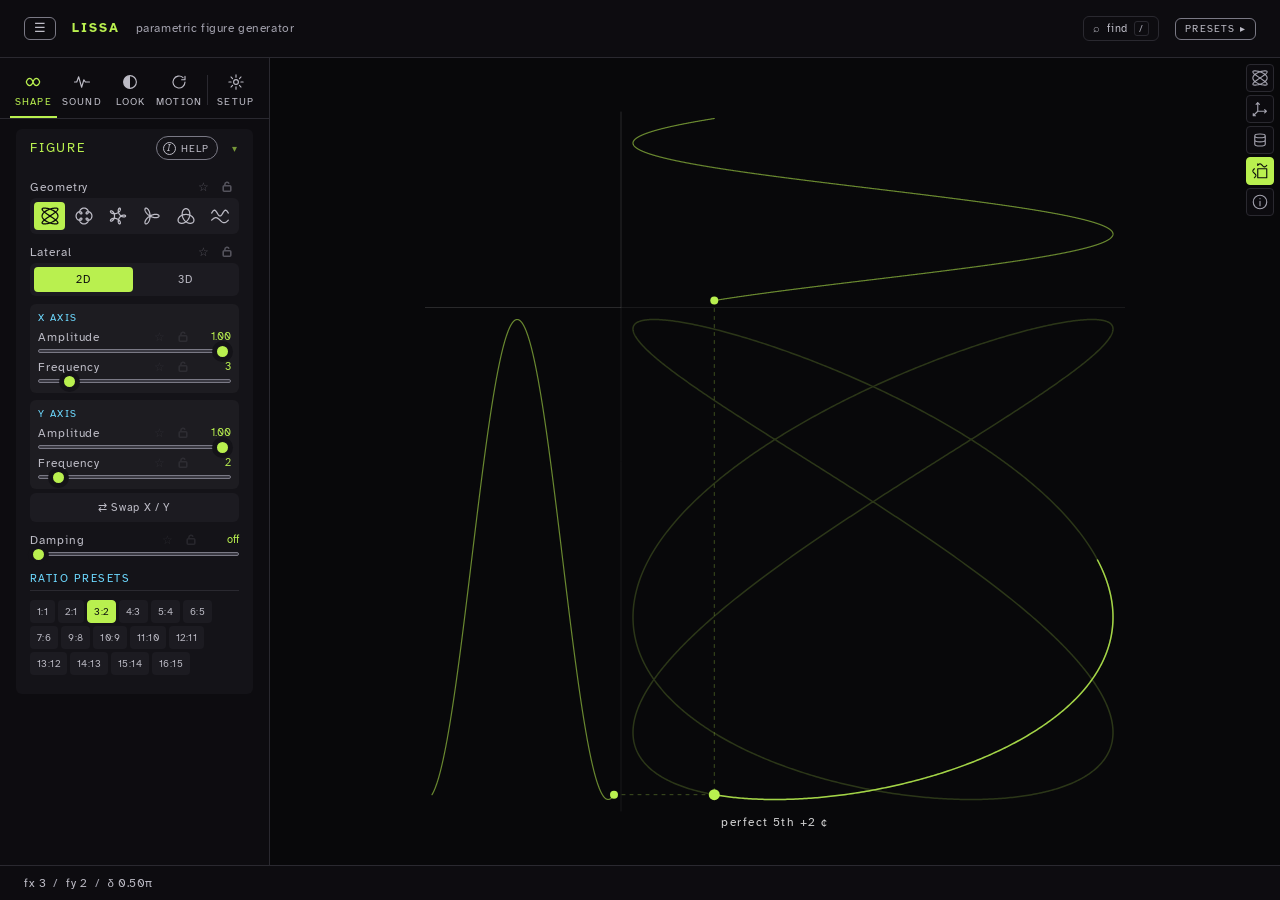
==== commit a16b54a6: "Torus column: slices follow the knot, so X and phase move them The torus column placed its cross-sec" ====
--- a/index.html
+++ b/index.html
@@ -2795,7 +2795,11 @@
             The figure at evenly spaced phase positions, stacked bottom to top: one full δ rotation becomes a column. Drag to orbit. Replaces the construction view while on; works in every flat geometry.
           </div>
           <div class="info-text tc-keep tc-only" data-info-label="the torus slices">
-            On the torus the column becomes the tube's cross-sections: the shape Y traces through the hole, placed round the ring and turned a little further at each step, so the slices roll along the donut. Turns sets how far they roll in one lap.
+            On the torus the column becomes the tube's cross-sections, placed along the knot: X (its frequency, waveform and the phase) sets where each slice sits round the ring, so animating the phase slides them along the donut. Each slice is the shape Y traces through the hole, starting where the knot passes; Turns rolls them further.
+          </div>
+          <div class="checkbox-row tc-keep tc-only">
+            <input type="checkbox" id="col-knot" checked>
+            <label for="col-knot">Show knot</label>
           </div>
           <div class="param-row tc-keep">
             <div class="param-header"><label>Slices</label><span class="val" id="col-slices-val">48</span></div>
@@ -3285,6 +3289,7 @@
   wavesMode: 0,    // Waves geometry: 0 = the waves, 1 = the waterfall of their history
   ifTaperCurve: 0, // interference taper: 0 exponential, 1 gaussian, 2 linear
   ifTaperStart: 0, // interference taper: distance before the fade begins
+  colKnot: 1,      // torus column: draw the knot through its slices
   guiLayers: 24,   // guilloché: copies of the rosette
   guiTwist: 0.08,  // guilloché: total turn across all layers, in turns
   guiShrink: 0.15, // guilloché: how much smaller the last layer is than the first
@@ -4098,40 +4103,68 @@
   return { n, breaks, x: X, y: Y, z: Z };
 }
 const ADV_YAW = 0.6;
-// Torus column: the tube's cross-sections rolling round the ring. Each slice is
-// one whole cycle of Y (the shape Y traces through the hole: a circle for a sine,
-// bent by Y's waveform and synthesis), placed at ring angle θ = 2πk/n with the X
-// rotor pinned there, and started Turns·k/n of a cycle further on than the slice
-// before, so the slices roll along the donut.
-const TORUS_SLICE_N = 256, TC_TILT = 0.95, TC_TC = Math.cos(TC_TILT), TC_TS = Math.sin(TC_TILT);
+// Torus column: the tube's cross-sections, placed along the torus knot itself.
+// Slice k sits where the figure is at t_k = k/n of its period: X's rotor (with
+// its waveform, frequency and the phase δ) sets the ring position, so X winds the
+// slices round the donut and δ slides them along it. Each slice is one whole
+// cycle of Y (the shape Y traces through the hole: a circle for a sine), started
+// at the knot's own Y phase there plus Turns·k/n of a cycle, so the slices roll.
+// The knot is drawn through them unless Show knot is off.
+const TORUS_SLICE_N = 256, TC_TILT = 0.95, TC_TC = Math.cos(TC_TILT), TC_TS = Math.sin(TC_TILT), TC_KNOT_N = 2400;
 function drawTorusSlices(g, w, h, phase, zoom) {
+  const { fx, fy } = params, ph = (phase || 0) * Math.PI;
+  const periodFactor = lcm(fx, fy) / Math.min(fx, fy) * lapDiv(), span = TAU * periodFactor;
   const N = TORUS_SLICE_N, ys = new Float64Array(N), yq = new Float64Array(N);
   for (let i = 0; i < N; i++) { const t = TAU * i / N; ys[i] = processWave(t, t, waveTypeY, 'y'); yq[i] = processWave(t + Math.PI / 2, t, waveTypeY, 'y'); }
-  if (filterIsOn() && onAxis('filterAxis', 'y')) {
-    const wY = TAU * Math.min(0.49, filterHarmonics() / N), c = biquadCoeffs(filterType, wY, params.filterQ);
+  const filtY = filterIsOn() && onAxis('filterAxis', 'y');
+  if (filtY) {
+    const c = biquadCoeffs(filterType, TAU * Math.min(0.49, filterHarmonics() / N), params.filterQ);
     filterPeriodic(ys, N, c, filterAxisMix('y')); filterPeriodic(yq, N, c, filterAxisMix('y'));
   }
+  // The knot over one period (it also gives each slice its ring position).
+  const K = TC_KNOT_N, kx = new Float64Array(K + 1), kxq = new Float64Array(K + 1), ky = new Float64Array(K + 1), kyq = new Float64Array(K + 1);
+  for (let i = 0; i <= K; i++) {
+    const t = i / K * span;
+    kx[i] = processWave(fx * t + ph, fx * t, waveTypeX, 'x'); kxq[i] = processWave(fx * t + ph + Math.PI / 2, fx * t, waveTypeX, 'x');
+    ky[i] = processWave(fy * t, fy * t, waveTypeY, 'y'); kyq[i] = processWave(fy * t + Math.PI / 2, fy * t, waveTypeY, 'y');
+  }
+  if (filterIsOn()) {
+    if (onAxis('filterAxis', 'x')) { const c = biquadCoeffs(filterType, TAU * Math.min(0.49, filterHarmonics() * fx * periodFactor / K), params.filterQ); filterPeriodic(kx, K + 1, c, filterAxisMix('x')); filterPeriodic(kxq, K + 1, c, filterAxisMix('x')); }
+    if (filtY) { const c = biquadCoeffs(filterType, TAU * Math.min(0.49, filterHarmonics() * fy * periodFactor / K), params.filterQ); filterPeriodic(ky, K + 1, c, filterAxisMix('y')); filterPeriodic(kyq, K + 1, c, filterAxisMix('y')); }
+  }
+  const tilt = (o, X, Y, Z, ax, ay, az) => { ax[o] = X; ay[o] = Y * TC_TC - Z * TC_TS; az[o] = Y * TC_TS + Z * TC_TC; };
+  // Slices.
   const n = Math.max(2, Math.min(160, Math.round(params.colSlices || 48))), turns = +params.colTurns || 0;
   const per = N + 1, total = n * per;
   if (_advX.length < total) { _advX = new Float64Array(total); _advY = new Float64Array(total); _advZ = new Float64Array(total); }
   const breaks = [];
   for (let k = 0, o = 0; k < n; k++) {
-    const th = TAU * k / n, xs = Math.sin(th), xq = Math.cos(th), sh = Math.round(turns * k / n * N + (phase || 0) / 2 * N);
+    const ik = Math.round(k / n * K), xs = kx[ik], xq = kxq[ik];
+    const yStart = (fy * (k / n) * periodFactor) % 1;   // the knot's Y phase here, in cycles
+    const sh = Math.round((yStart + turns * k / n) * N);
     breaks.push(o);
     for (let i = 0; i <= N; i++, o++) {
       const j = (((i + sh) % N) + N) % N;
       geoPoint(4, xs, xq, ys[j], yq[j], _G);
-      // Tipped back so the upright cross-sections read as rings, not edges.
-      _advX[o] = _G.x; _advY[o] = _G.y * TC_TC - _G.z * TC_TS; _advZ[o] = _G.y * TC_TS + _G.z * TC_TC;
+      tilt(o, _G.x, _G.y, _G.z, _advX, _advY, _advZ);
     }
   }
   const pad = Math.min(w, h) * 0.034, z = zoom || 1, rx = (w / 2 - pad) * z, ry = (h / 2 - pad) * z;
   beginFigureXform(phase, false, rx / ry);
-  const paint = figPaint(g, w, h), lw = params.lineWidth;
+  const paint = figPaint(g, w, h), lw = params.lineWidth, mirrors = figureMirrors(), shaded = !!params.depthShade && !_eraseMode;
   g.strokeStyle = paint; g.lineWidth = lw; g.lineJoin = 'round'; g.lineCap = 'round';
   const dashOn = !!applyDotDash(g, params.dotsLine ?? 1, lw);
-  drawAdvancedFigure(g, w, h, { n: total, breaks, x: _advX, y: _advY, z: _advZ }, w / 2, h / 2, rx, ry,
-                     figureMirrors(), !!params.depthShade && !_eraseMode, paint, lw);
+  const knot = params.colKnot ?? 1;
+  g.save();
+  if (knot) g.globalAlpha *= 0.5;   // the slices recede so the knot through them reads
+  drawAdvancedFigure(g, w, h, { n: total, breaks, x: _advX, y: _advY, z: _advZ }, w / 2, h / 2, rx, ry, mirrors, shaded, paint, lw);
+  g.restore();
+  if (knot) {
+    const KX = new Float64Array(K + 1), KY = new Float64Array(K + 1), KZ = new Float64Array(K + 1);
+    for (let i = 0; i <= K; i++) { geoPoint(4, kx[i], kxq[i], ky[i], kyq[i], _G); tilt(i, _G.x, _G.y, _G.z, KX, KY, KZ); }
+    g.lineWidth = lw * 1.4;
+    drawAdvancedFigure(g, w, h, { n: K + 1, breaks: [0], x: KX, y: KY, z: KZ }, w / 2, h / 2, rx, ry, mirrors, shaded, paint, lw * 1.4);
+  }
   if (dashOn) { g.setLineDash([]); g.lineWidth = lw; }
 }
 // Stroke an advPoints() list through the shared view transform, with mirrors and,
@@ -9483,6 +9516,7 @@
   clearTrail();
 });
 document.getElementById('col-hide').addEventListener('change', e => { params.colHide = e.target.checked ? 1 : 0; });
+document.getElementById('col-knot').addEventListener('change', e => { params.colKnot = e.target.checked ? 1 : 0; clearTrail(); });
 document.getElementById('col-core').addEventListener('change', e => { params.colCore = e.target.checked ? 1 : 0; refreshVisibility(); });
 COLUMN_SLIDERS.forEach(([id, key, fmt]) => {
   document.getElementById(id).addEventListener('input', e => {
@@ -10711,6 +10745,7 @@
   document.getElementById('column-view').checked = !!params.columnView;
   document.getElementById('col-hide').checked = !!params.colHide;
   document.getElementById('col-core').checked = !!params.colCore;
+  document.getElementById('col-knot').checked = (params.colKnot ?? 1) !== 0;
   COLUMN_SLIDERS.forEach(([id, key, fmt]) => setS(id, params[key] ?? PARAM_DEFAULTS[key], id + '-val', fmt));
   setColSurface(params.colSurface ?? 0);
   setColAxis(params.colAxis ?? 0);
